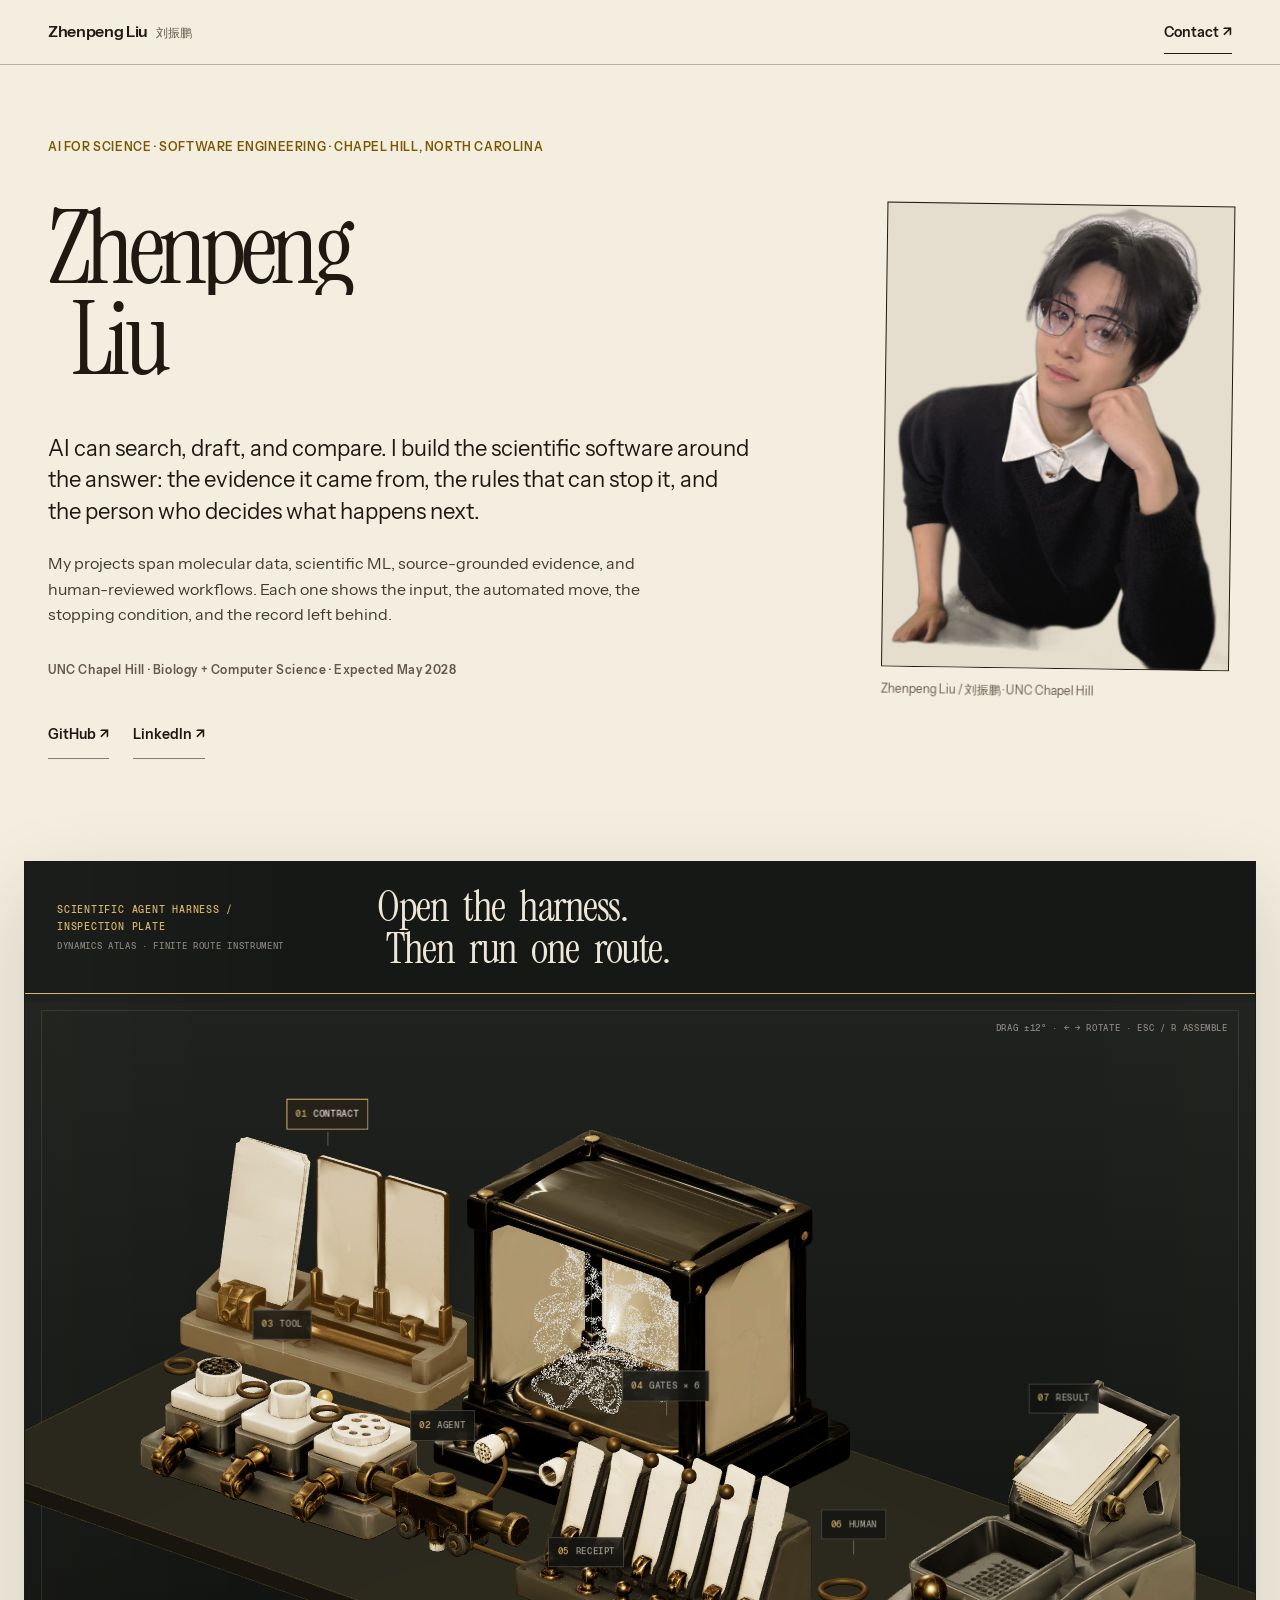
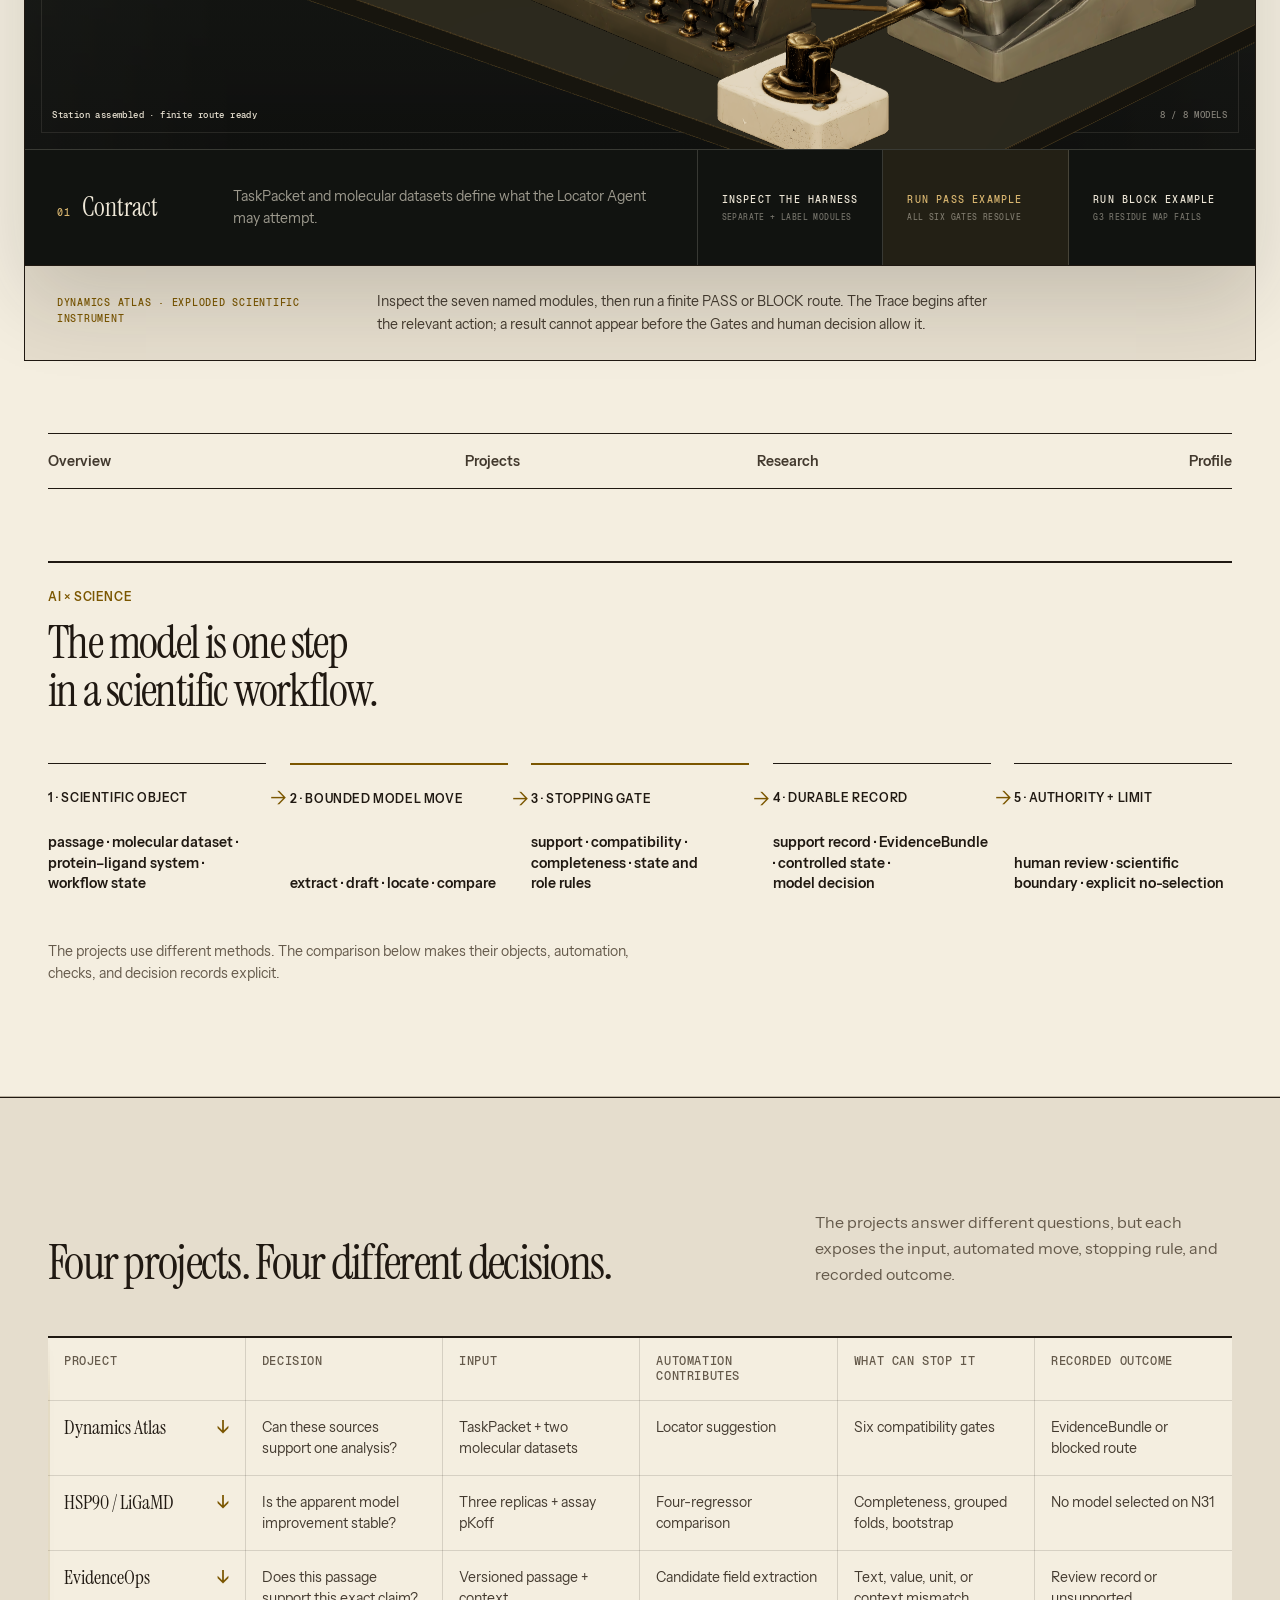
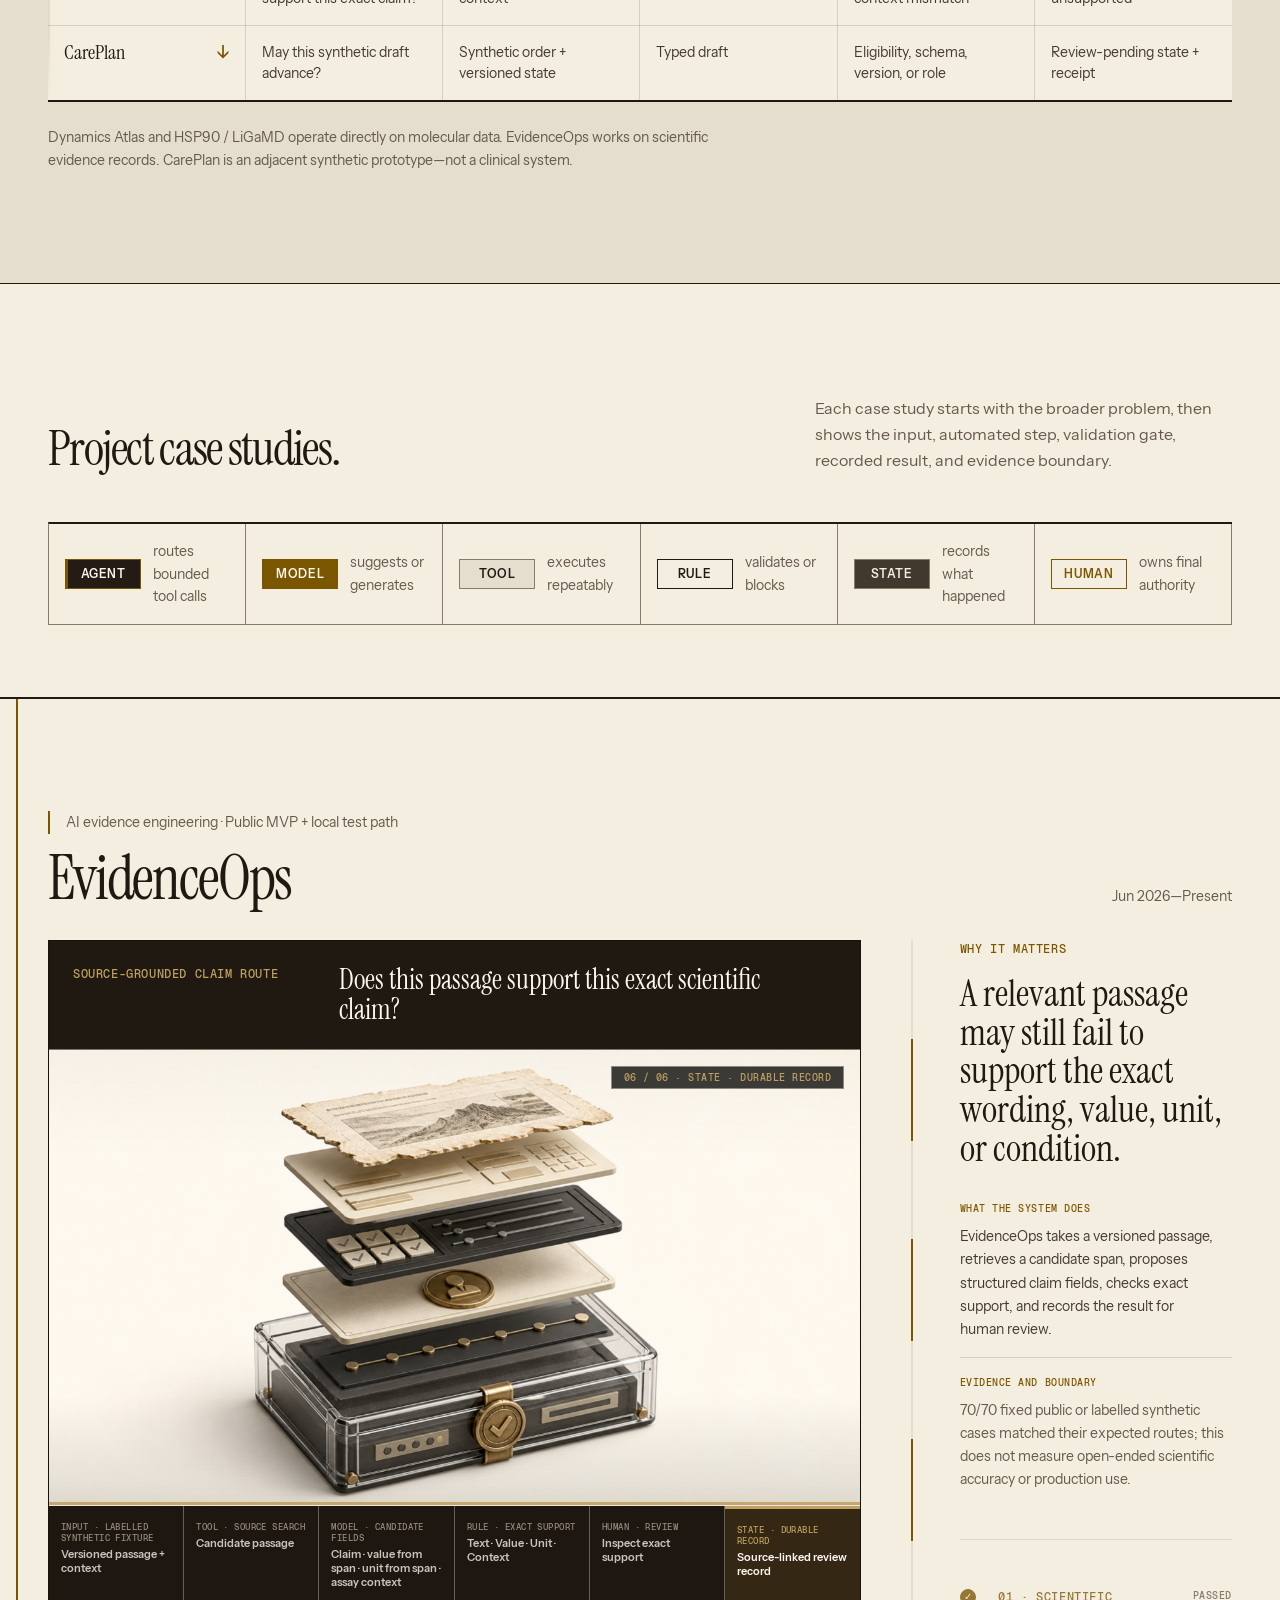
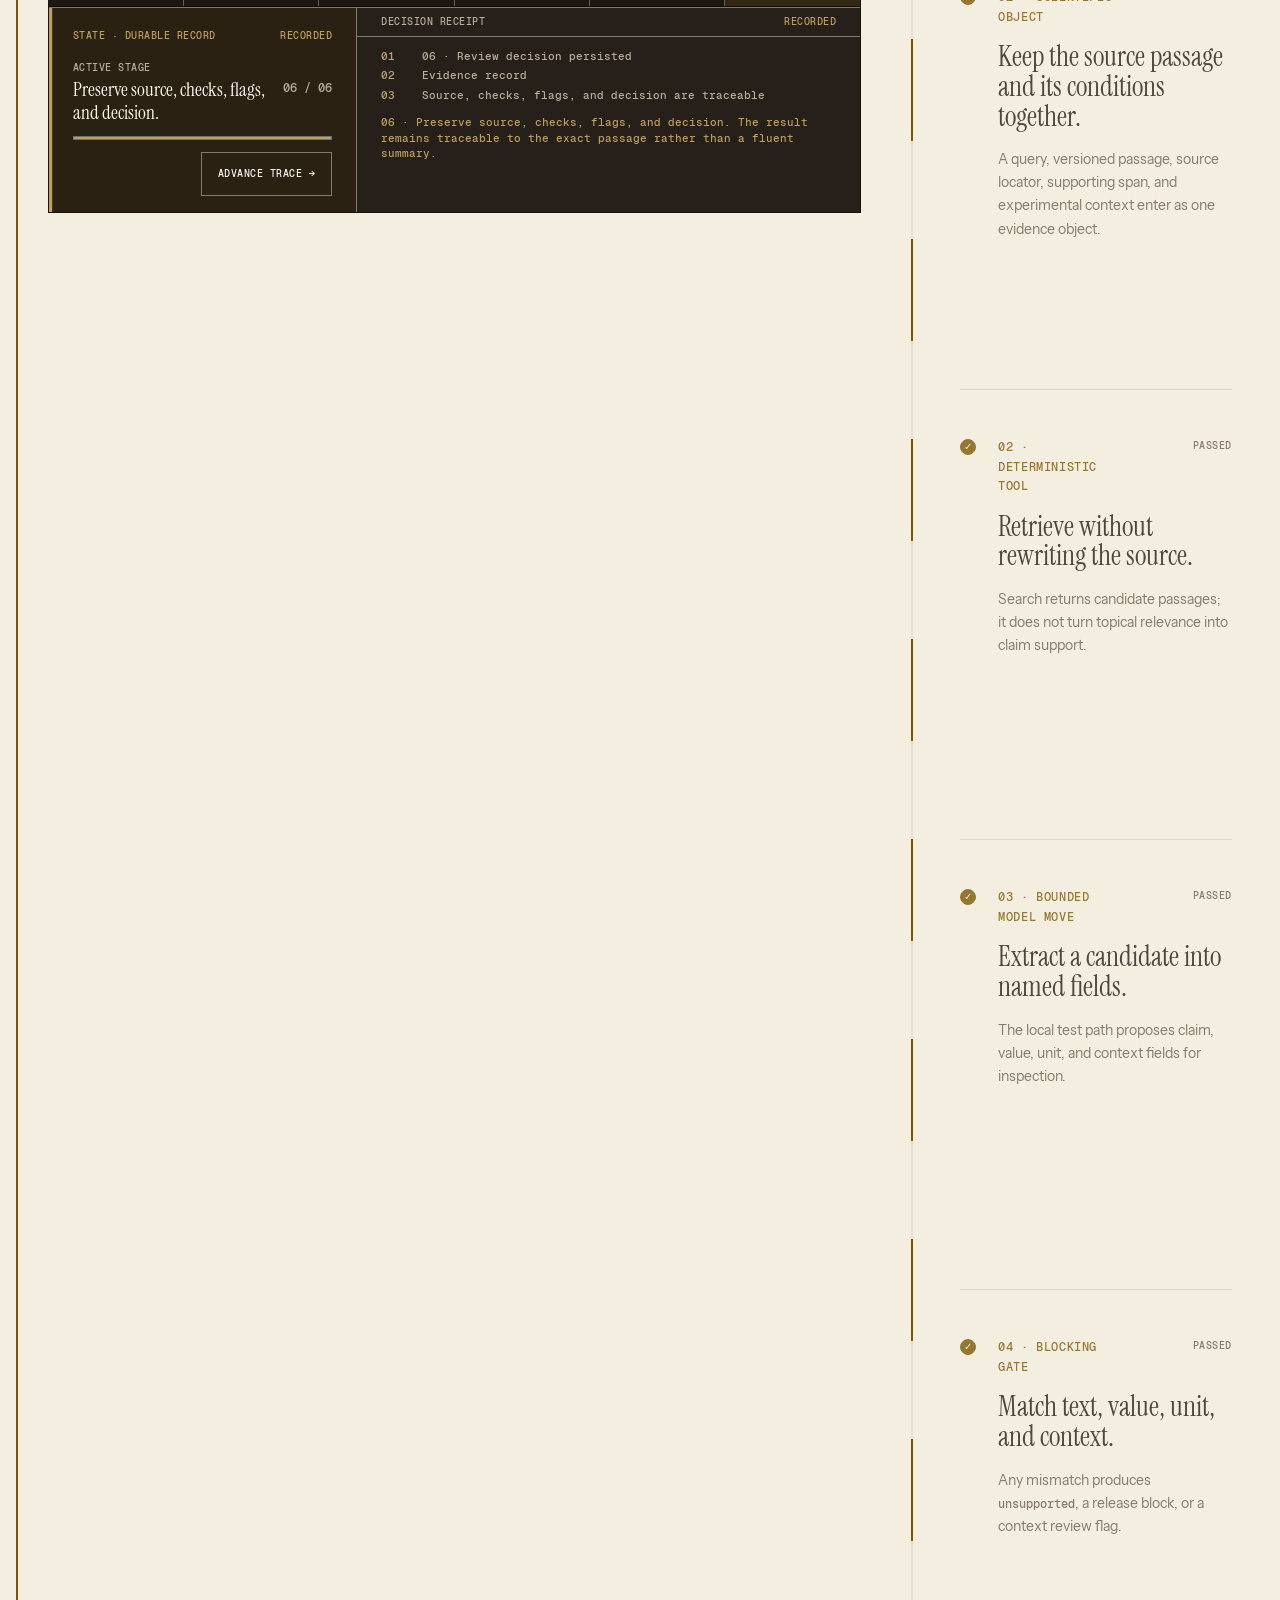
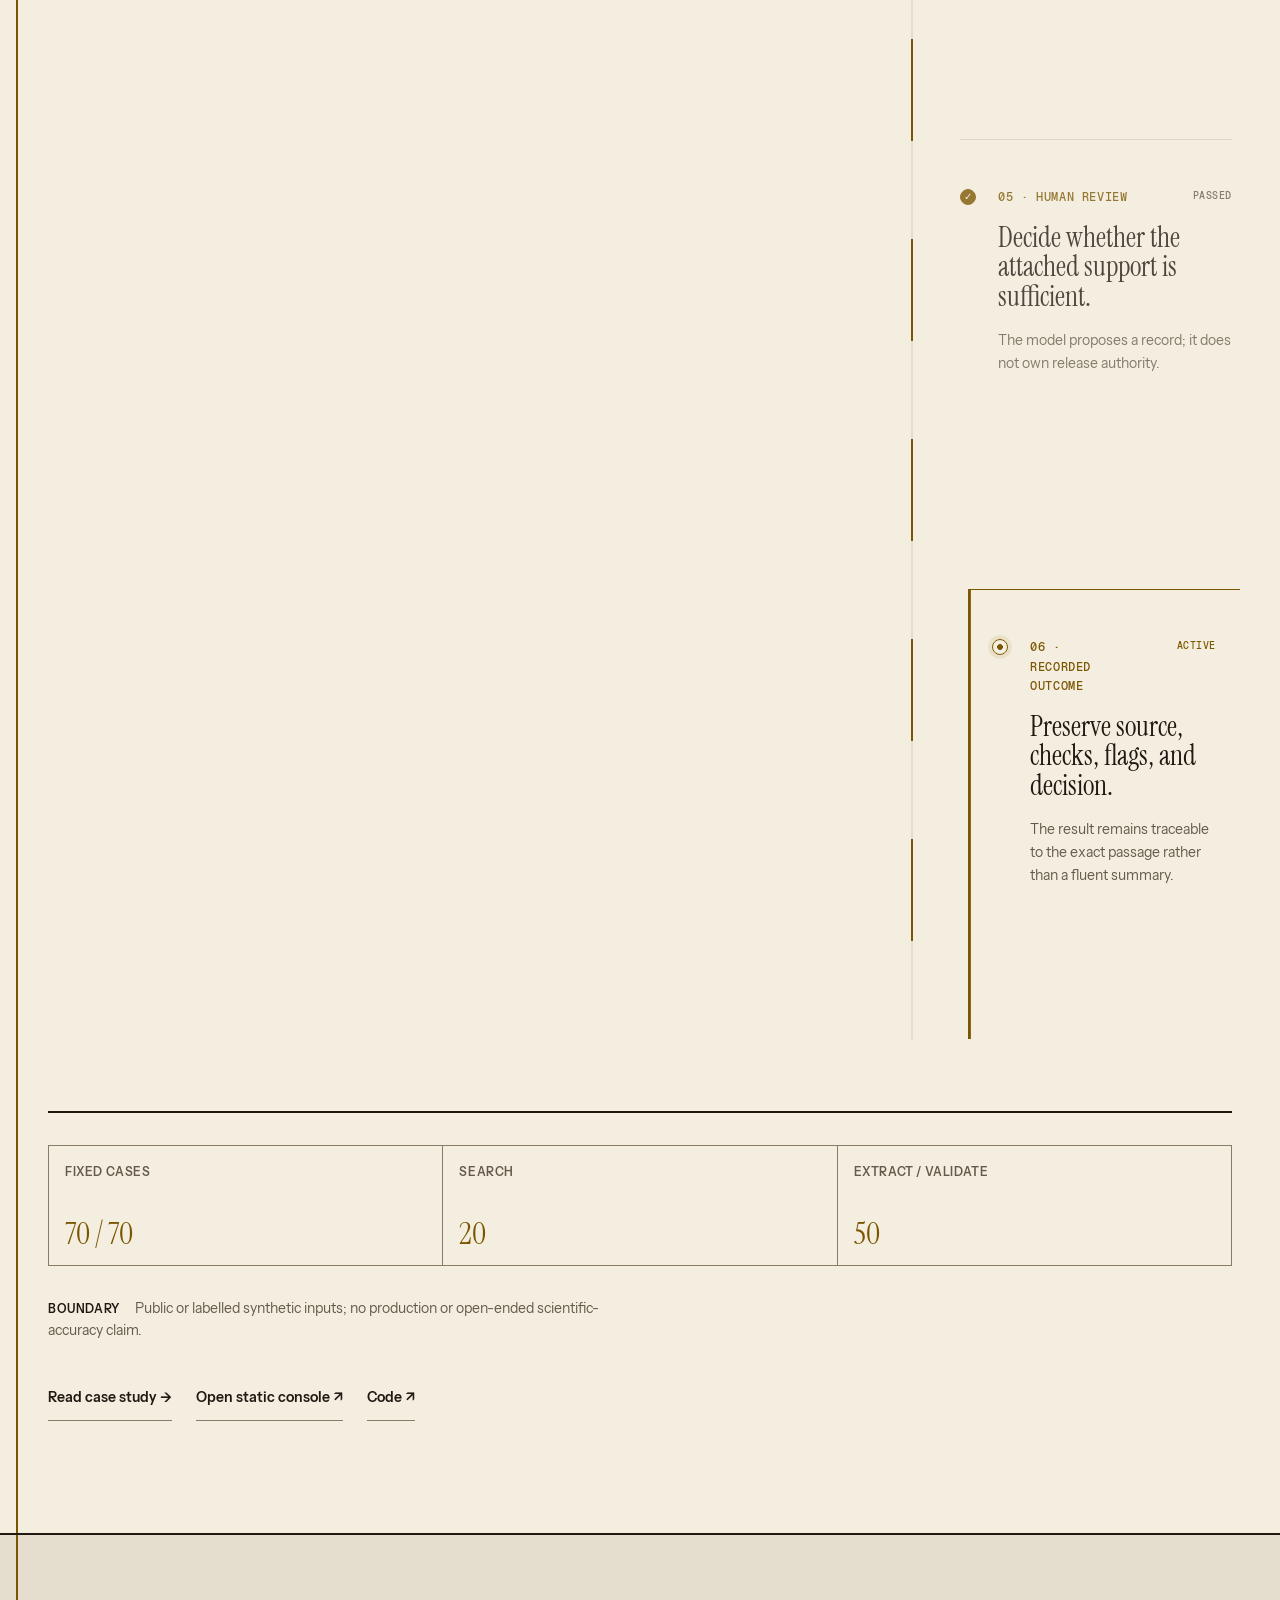
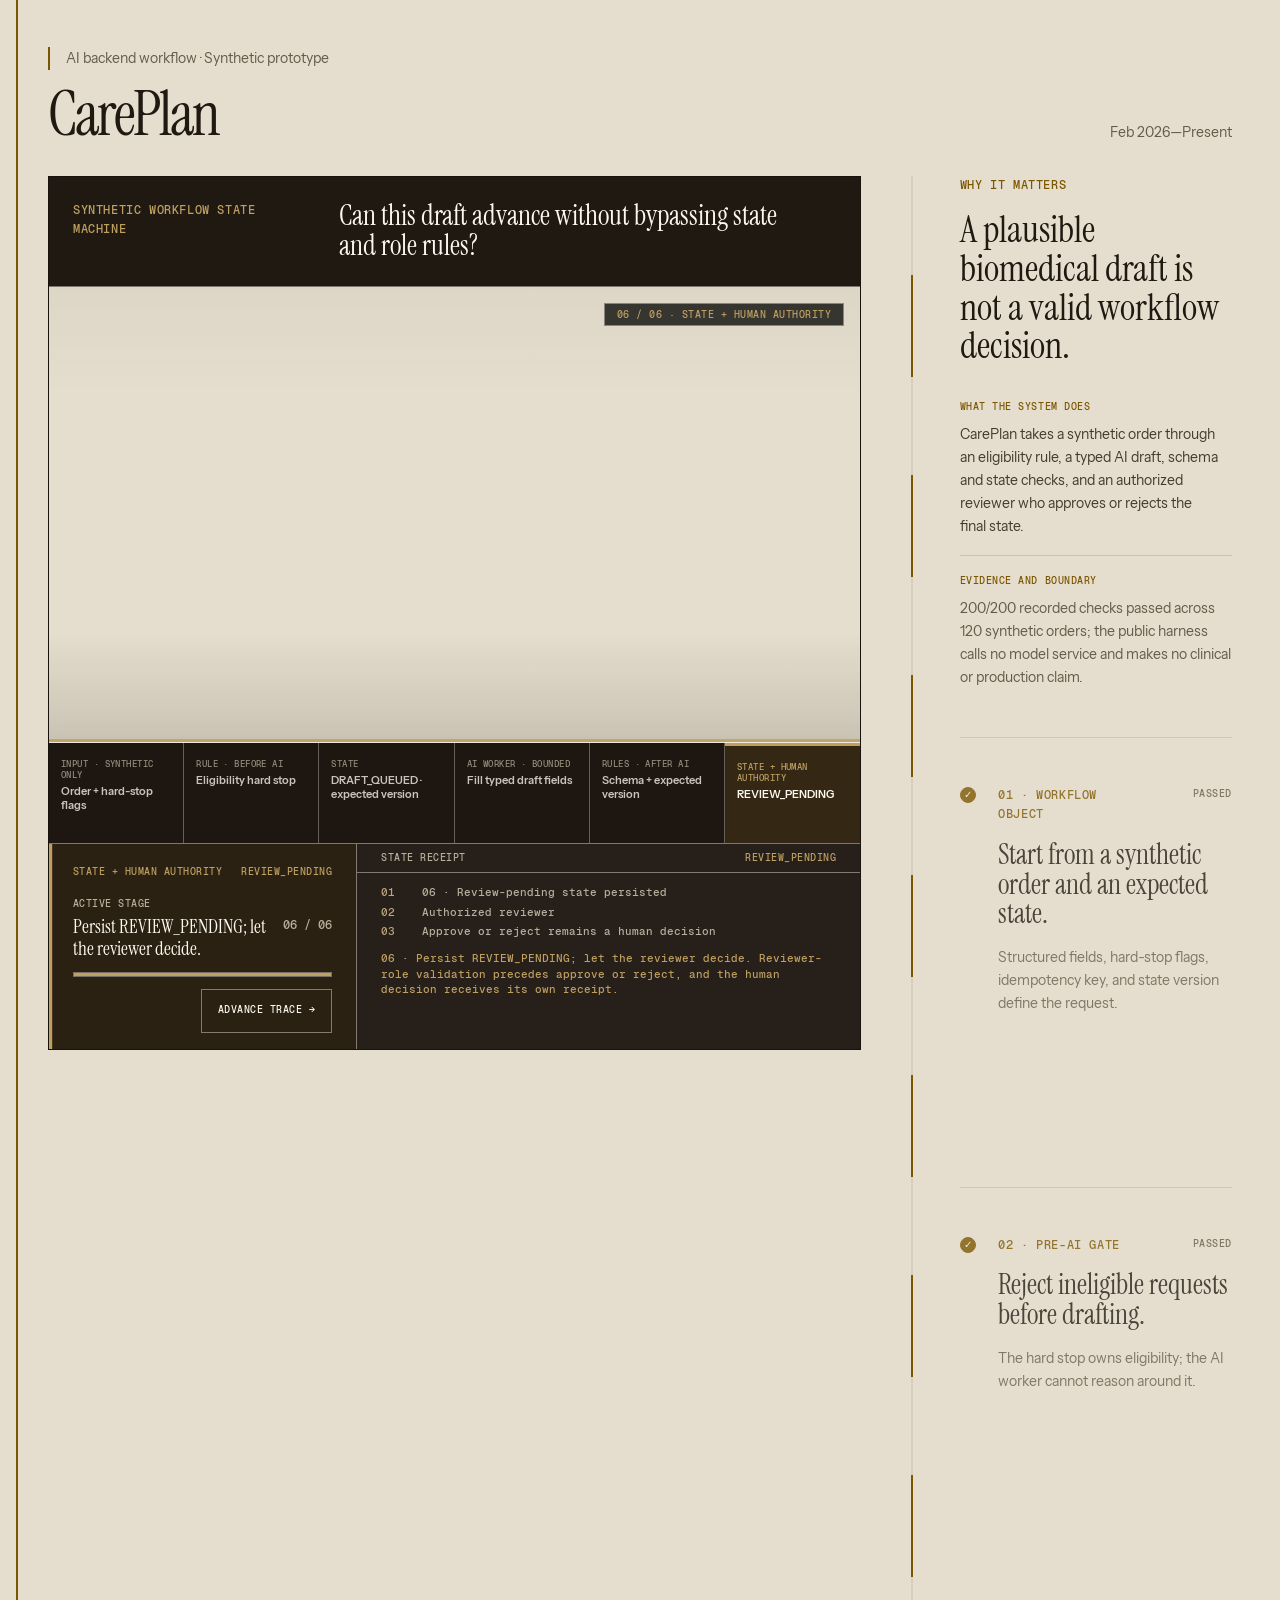
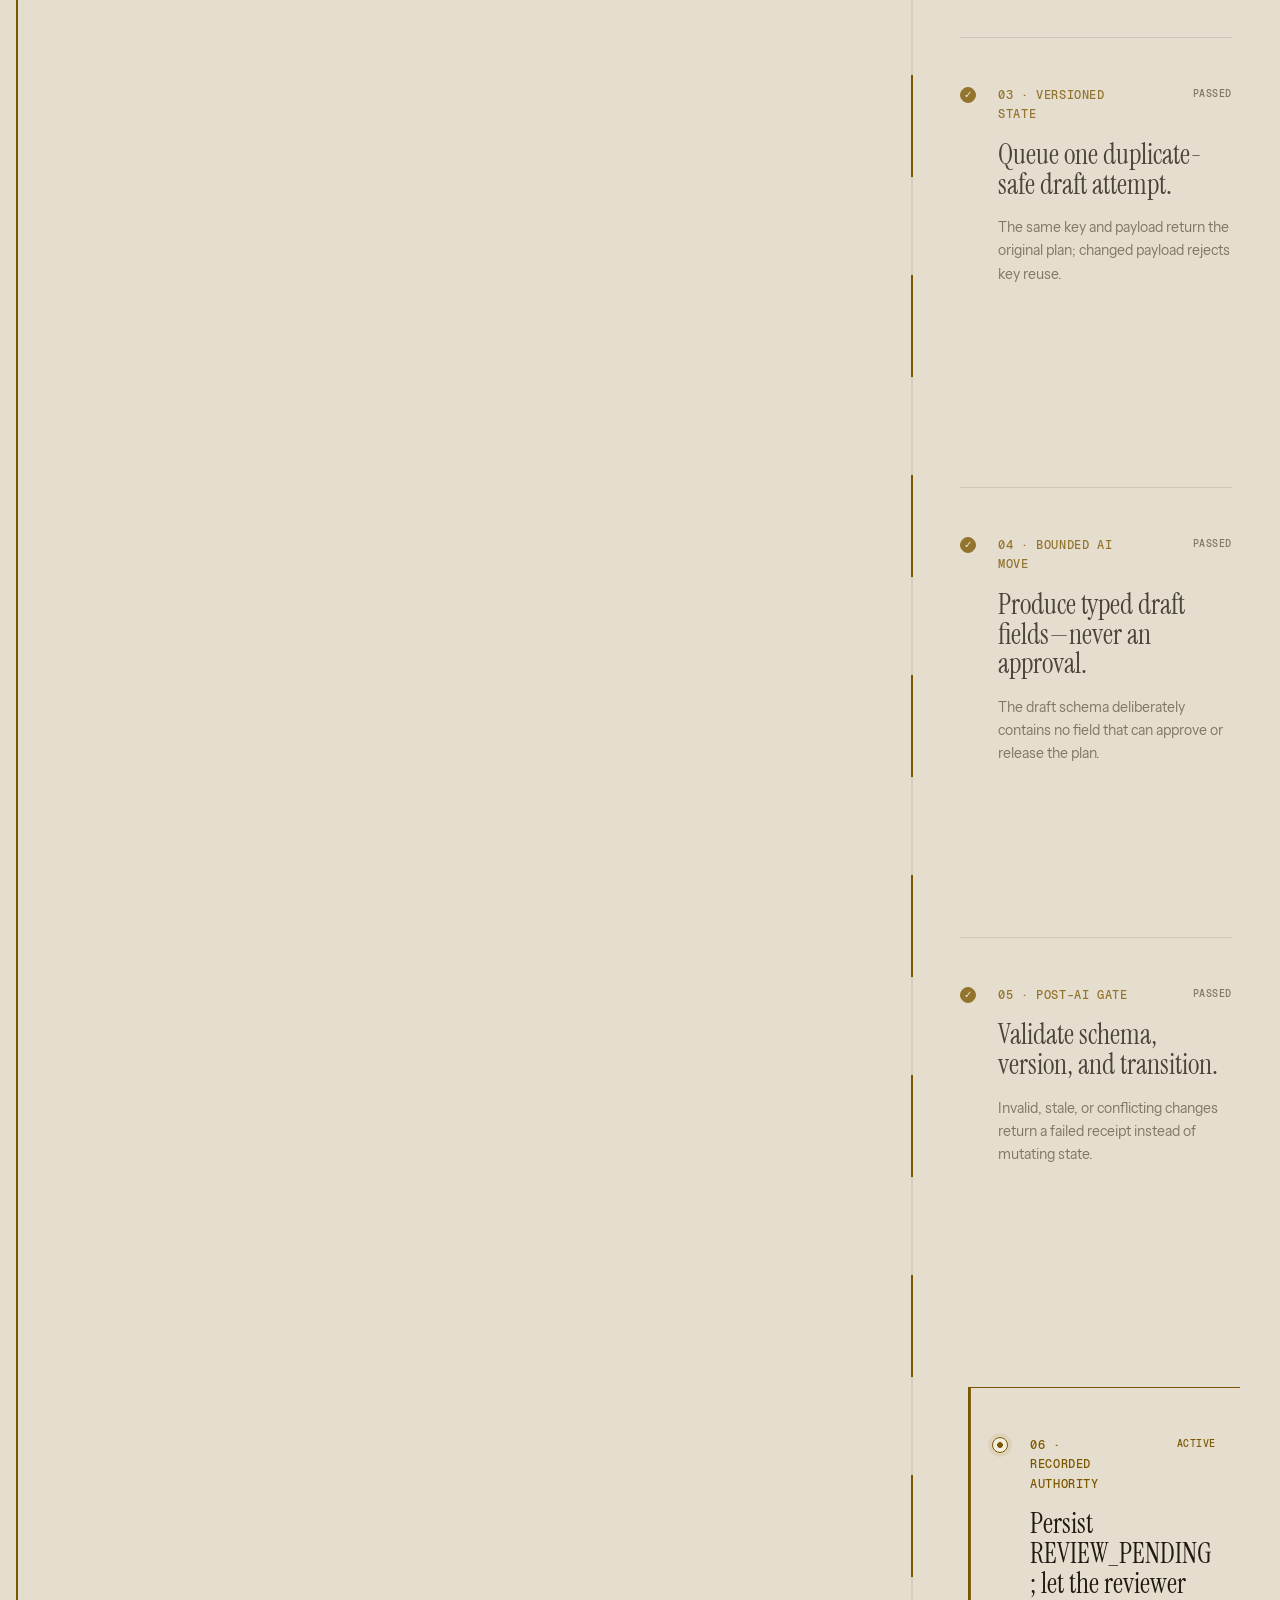
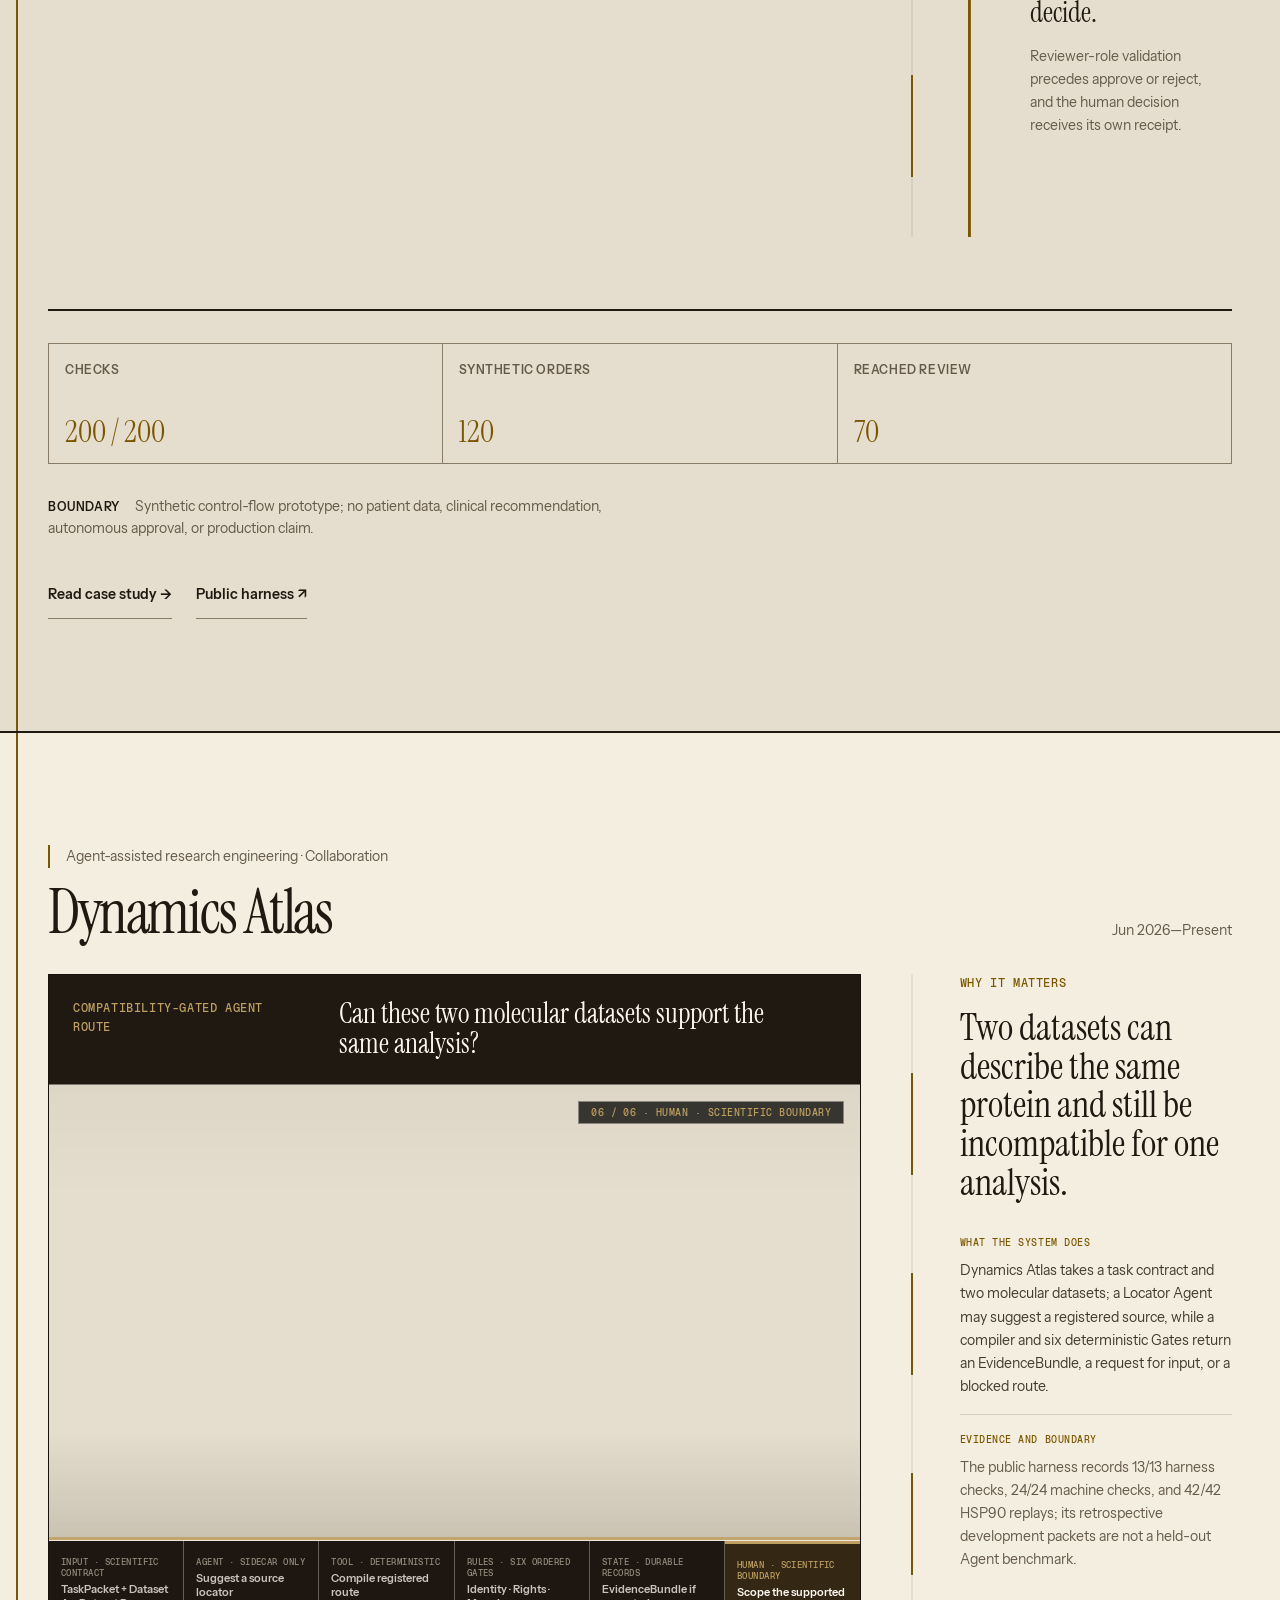
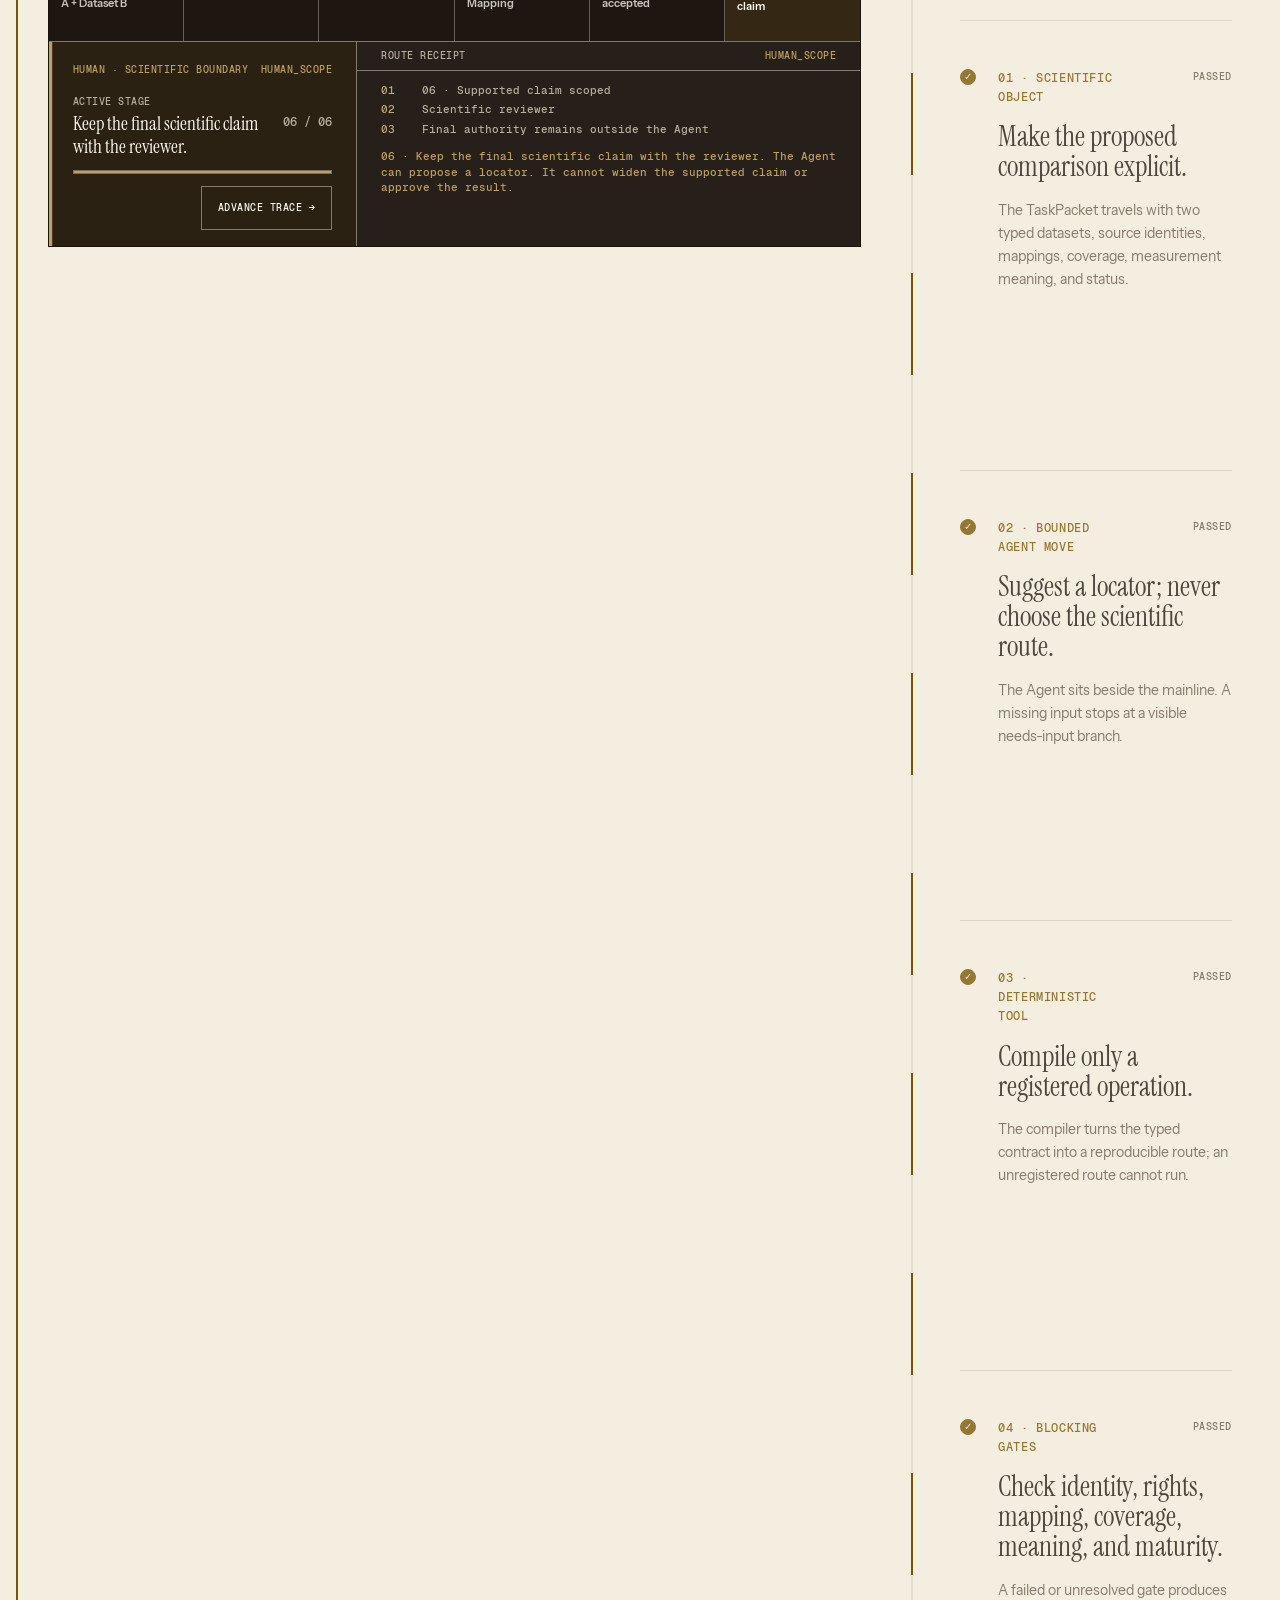
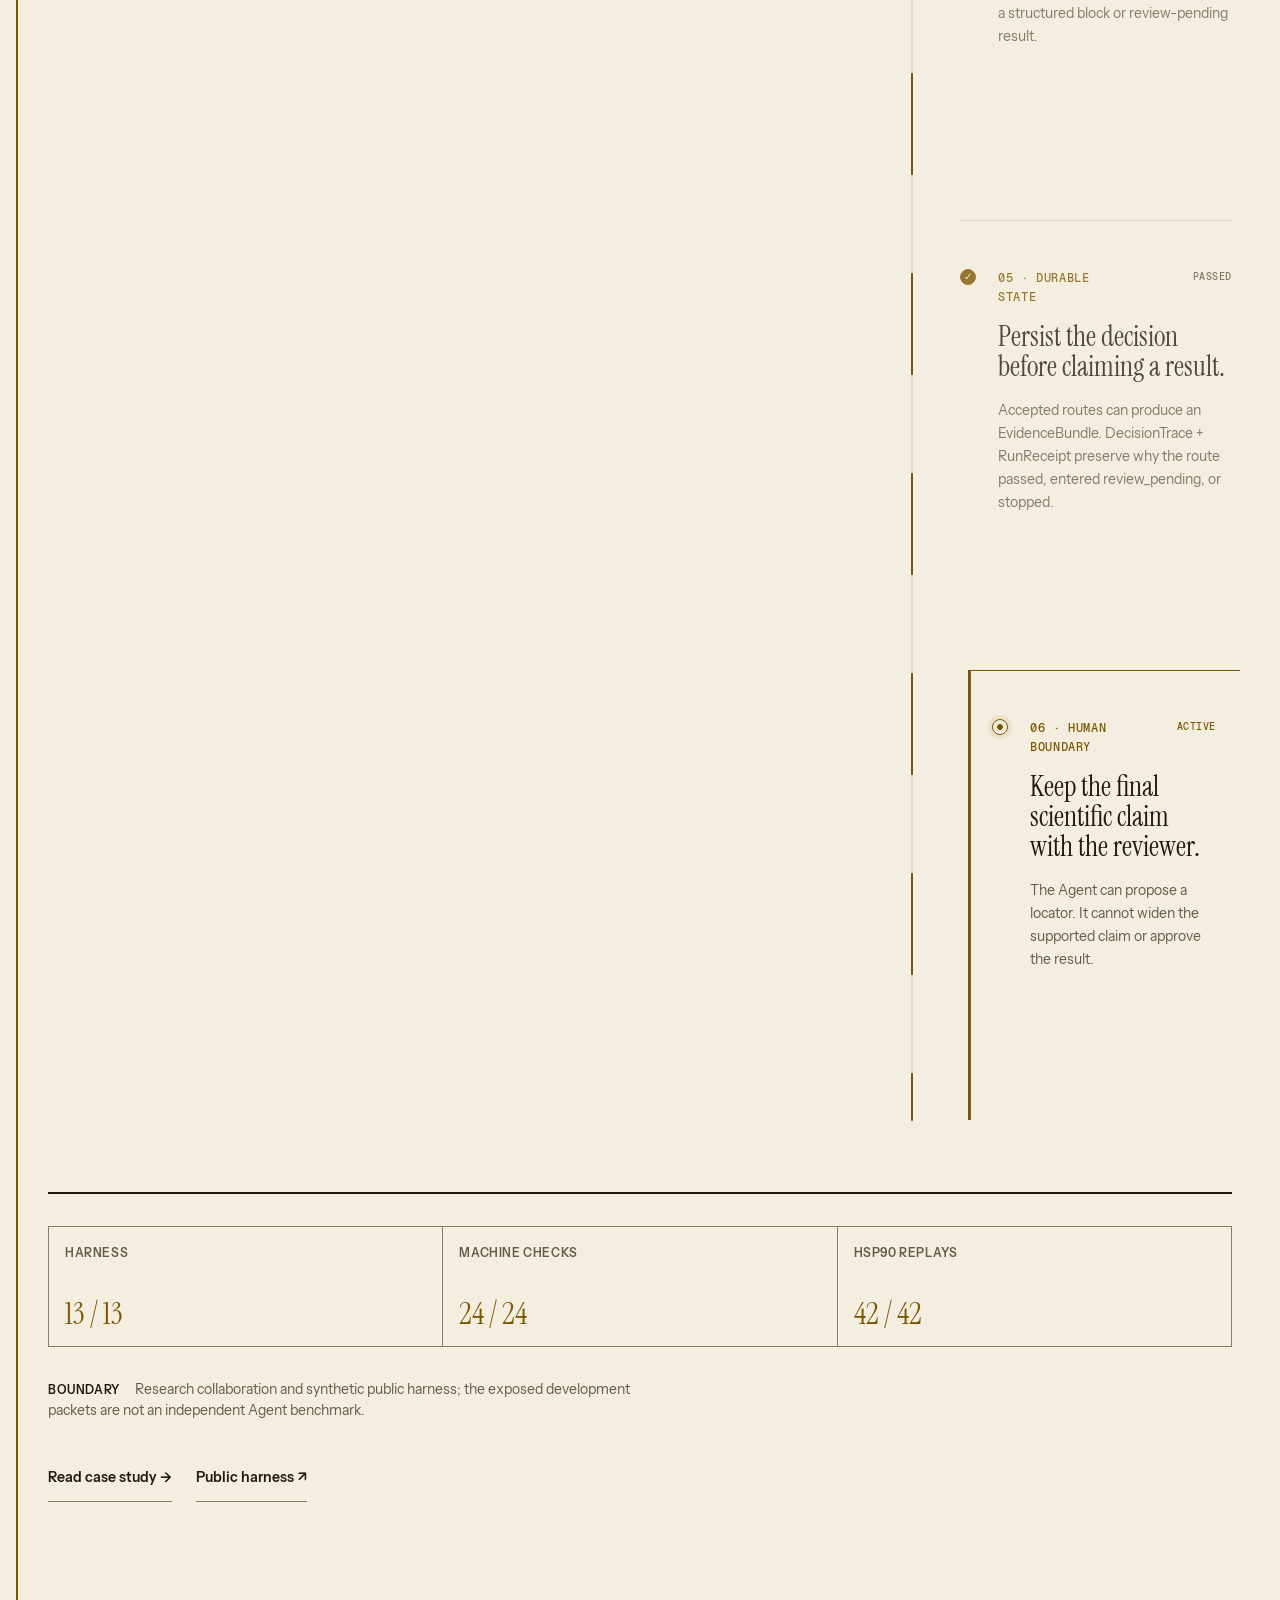
==== index.html @ d62808a8 "Complete personal website Brand Pass" ====
<!doctype html>
<html lang="en">
<head>
  <meta charset="utf-8">
  <meta name="viewport" content="width=device-width, initial-scale=1">
  <title>Zhenpeng Liu — AI for Science &amp; Evidence Systems</title>
  <meta name="description" content="Zhenpeng Liu builds AI for Science software that keeps evidence, stopping rules, recorded state, and human decisions visible.">
  <meta name="theme-color" content="#f1ece0">
  <meta name="color-scheme" content="light">
  <link rel="icon" href="images/favicon.svg" type="image/svg+xml">
  <link rel="canonical" href="https://alex051107.github.io/personal-website/">

  <meta property="og:type" content="website">
  <meta property="og:site_name" content="Zhenpeng Liu">
  <meta property="og:title" content="Zhenpeng Liu — AI for Science &amp; Evidence Systems">
  <meta property="og:description" content="AI for Science software around the answer: its evidence, stopping rules, recorded state, and human decision.">
  <meta property="og:url" content="https://alex051107.github.io/personal-website/">
  <meta property="og:image" content="https://alex051107.github.io/personal-website/images/og-card.jpg">
  <meta property="og:image:alt" content="Zhenpeng Liu portfolio for AI for Science and evidence systems">
  <meta name="twitter:card" content="summary_large_image">
  <meta name="twitter:title" content="Zhenpeng Liu — AI for Science &amp; Evidence Systems">
  <meta name="twitter:description" content="AI for Science software around the answer: its evidence, stopping rules, recorded state, and human decision.">
  <meta name="twitter:image" content="https://alex051107.github.io/personal-website/images/og-card.jpg">
  <meta name="twitter:image:alt" content="Zhenpeng Liu portfolio for AI for Science and evidence systems">

  <link rel="preload" href="fonts/InstrumentSerif-Regular.woff2" as="font" type="font/woff2" crossorigin>
  <link rel="preload" href="fonts/InstrumentSans-Regular.woff2" as="font" type="font/woff2" crossorigin>

  <script type="application/ld+json">
  {
    "@context": "https://schema.org",
    "@type": "Person",
    "name": "Zhenpeng Liu",
    "alternateName": "刘振鹏",
    "url": "https://alex051107.github.io/personal-website/",
    "image": "https://alex051107.github.io/personal-website/images/portrait.png",
    "email": "mailto:liualex@unc.edu",
    "affiliation": {
      "@type": "CollegeOrUniversity",
      "name": "University of North Carolina at Chapel Hill"
    },
    "sameAs": [
      "https://github.com/alex051107",
      "https://linkedin.com/in/zhenpeng-liu"
    ],
    "knowsAbout": [
      "AI application engineering",
      "retrieval-augmented generation",
      "scientific machine learning",
      "molecular dynamics",
      "human-reviewed workflows"
    ]
  }
  </script>

  <link rel="stylesheet" href="css/styles.css?v=dbffdb6">
  <script defer src="js/vendor/ScrollMagic.min.js?v=003f0f9"></script>
  <script defer src="js/vendor/lottie_light.min.js?v=0e5a569"></script>
  <script defer src="js/vendor/gsap.min.js?v=3c73d76"></script>
  <script defer src="js/vendor/anime.umd.min.js?v=6c1a3ca"></script>
  <script type="module" src="js/hero-station.js?v=94ff25c"></script>
  <script defer src="js/motion-library-showcase.js?v=b688470"></script>
  <script defer src="js/site-motion.js?v=445ccd5"></script>
</head>
<body>
  <div class="page-progress" aria-hidden="true"></div>
  <a class="skip-link" href="#main">Skip to content</a>

  <header class="site-header">
    <div class="site-header__inner">
      <a class="wordmark" href="#top" aria-label="Zhenpeng Liu, home">
        <span class="wordmark__initials">Zhenpeng Liu</span><span class="wordmark__index">刘振鹏</span>
      </a>
      <nav class="primary-nav" aria-label="Primary navigation">
        <a class="primary-nav__contact" href="mailto:liualex@unc.edu">Contact ↗</a>
      </nav>
    </div>
  </header>

  <main id="main">
    <section class="index-opening" id="top">
      <div class="section-shell">
        <p class="index-opening__identity">AI for Science · Software Engineering · Chapel Hill, North Carolina</p>
        <div class="index-opening__grid">
          <h1><span>Zhenpeng Liu</span></h1>
          <div class="index-opening__copy">
            <p>AI can search, draft, and compare. I build the scientific software around the answer: the evidence it came from, the rules that can stop it, and the person who decides what happens next.</p>
            <p class="index-opening__scope">My projects span molecular data, scientific ML, source-grounded evidence, and human-reviewed workflows. Each one shows the input, the automated move, the stopping condition, and the record left behind.</p>
            <p class="index-opening__meta">UNC Chapel Hill · Biology + Computer Science · Expected May 2028</p>
            <div class="text-links" aria-label="Profile links">
              <a href="https://github.com/alex051107" target="_blank" rel="noopener noreferrer">GitHub ↗</a>
              <a href="https://linkedin.com/in/zhenpeng-liu" target="_blank" rel="noopener noreferrer">LinkedIn ↗</a>
            </div>
          </div>
          <figure class="index-opening__portrait">
            <div class="index-opening__portrait-frame">
              <img src="images/portrait.png" alt="Portrait of Zhenpeng Liu" width="768" height="1024" fetchpriority="high" decoding="async">
            </div>
            <figcaption>Zhenpeng Liu / 刘振鹏 · UNC Chapel Hill</figcaption>
          </figure>
        </div>

        <figure class="hero-station" data-hero-station data-station-state="loading" data-inspection="closed" aria-labelledby="hero-station-title" aria-describedby="hero-station-copy">
          <div class="hero-station__frame">
            <header class="hero-station__masthead">
              <p><span>Scientific Agent Harness / inspection plate</span><small>Dynamics Atlas · finite route instrument</small></p>
              <h2 id="hero-station-title">Open the harness. Then run one route.</h2>
              <div class="hero-station__load" aria-hidden="true"><i></i></div>
            </header>

            <div class="hero-station__viewport" data-station-viewport tabindex="0" role="region" aria-label="Interactive 3D Agent Harness. Choose Inspect the harness to separate and label its parts. Select a labelled module to focus it. Drag horizontally or use the left and right arrow keys to rotate. Press Escape or R to restore the assembled view.">
              <img class="hero-station__fallback" data-station-fallback src="images/hero-3d-source/hero-agent-harness-master-v2.png" alt="Concept illustration of a scientific Agent Harness with an input dock, particle specimen, tools, six gates, split outputs, and an external human authority lever" width="1536" height="1024" decoding="async">
              <canvas class="hero-station__canvas" data-station-canvas aria-hidden="true"></canvas>
              <span class="hero-station__reticle" aria-hidden="true"></span>

              <article class="hero-station__packet" data-station-packet aria-label="Contract entering the Agent Harness">
                <header><span>TaskPacket / 01</span><b>Bounded contract</b><i class="motion-glyph motion-glyph--contract" data-lottie-glyph="contract" aria-hidden="true"></i></header>
                <strong>Locate compatible molecular data</strong>
                <dl>
                  <div><dt>Scope</dt><dd>registered datasets</dd></div>
                  <div><dt>May call</dt><dd>locator + validator</dd></div>
                  <div><dt>Cannot</dt><dd>approve a claim</dd></div>
                </dl>
              </article>

              <aside class="hero-station__execution" data-station-execution data-template-source="motionsites" data-template-name="ai-agent-pipeline" aria-label="Illustrated Agent route" aria-live="polite">
                <header><span>Route walkthrough</span><b data-execution-summary>Waiting for route</b><i class="motion-glyph motion-glyph--agent" data-lottie-glyph="agent" aria-hidden="true"></i></header>
                <ol>
                  <li data-execution-step="contract"><i></i><span>Contract</span><strong>TaskPacket seated</strong></li>
                  <li data-execution-step="agent"><i></i><span>Agent</span><strong>Locator suggestion only</strong></li>
                  <li data-execution-step="tool"><i></i><span>Tool</span><strong>locate_registered_source</strong></li>
                  <li data-execution-step="gate">
                    <i></i><span>Gate</span><strong><b data-gate-count>0 / 6</b> resolved</strong>
                    <i class="motion-glyph motion-glyph--gate" data-lottie-glyph="gate" aria-hidden="true"></i>
                    <span class="hero-station__gate-lamps" aria-label="Six compatibility checks">
                      <i title="G1 Source identity"></i><i title="G2 Usage rights"></i><i title="G3 Residue mapping"></i><i title="G4 Coverage"></i><i title="G5 Scientific meaning"></i><i title="G6 Data maturity"></i>
                    </span>
                  </li>
                  <li data-execution-step="trace"><i></i><span>Receipt</span><strong>DecisionTrace + RunReceipt</strong></li>
                  <li data-execution-step="human"><i></i><span>Human</span><strong>Release · revise · reject</strong></li>
                  <li data-execution-step="result"><i></i><span>Result</span><strong data-execution-result>Not produced</strong></li>
                </ol>
                <dl class="hero-station__gate-readout" data-gate-readout>
                  <div><dt data-gate-id>G0</dt><dd data-gate-name>Run a scenario to inspect each gate.</dd></div>
                  <div><dt>Field</dt><dd data-gate-field>—</dd></div>
                  <div><dt>Verdict</dt><dd data-gate-verdict>Pending</dd></div>
                </dl>
              </aside>

              <aside class="hero-station__authority" data-station-lever data-lever-state="locked" aria-label="Human authority lever">
                <header><span>Human authority</span><b>Outside automatic route</b></header>
                <button class="hero-station__lever" type="button" data-station-human data-human-decision="release" aria-pressed="false" disabled>
                  <span class="hero-station__lever-base" aria-hidden="true">
                    <i class="hero-station__lever-arm"><b></b></i>
                    <i class="hero-station__lever-axis"></i>
                  </span>
                  <span class="hero-station__lever-label">Locked until gates pass</span>
                </button>
                <div class="hero-station__decision-actions" aria-label="Human scope decision">
                  <button type="button" data-human-decision="revise" disabled>Request revision</button>
                  <button type="button" data-human-decision="reject" disabled>Reject route</button>
                </div>
              </aside>

              <article class="hero-station__result" data-station-result aria-hidden="true" aria-live="polite">
                <header><span>Independent result state</span><b data-result-status>Result</b><i class="motion-glyph motion-glyph--receipt" data-lottie-glyph="receipt" aria-hidden="true"></i></header>
                <strong data-result-title>No result yet</strong>
                <dl>
                  <div><dt>Route</dt><dd data-result-route>Not run</dd></div>
                  <div><dt>Checks</dt><dd data-result-checks>0 / 6 resolved</dd></div>
                  <div><dt>Authority</dt><dd data-result-authority>No human decision</dd></div>
                </dl>
              </article>

              <svg class="hero-station__leaders" data-station-leaders aria-hidden="true">
                <line data-leader-stage="contract"></line>
                <line data-leader-stage="agent"></line>
                <line data-leader-stage="tool"></line>
                <line data-leader-stage="gate"></line>
                <line data-leader-stage="trace"></line>
                <line data-leader-stage="human"></line>
                <line data-leader-stage="result"></line>
              </svg>

              <ol class="hero-station__markers" aria-label="Agent Harness modules">
                <li data-stage-marker="contract"><button type="button" aria-pressed="true"><span>01</span><strong>Contract</strong><small>Defines the task, inputs, and allowed calls.</small></button></li>
                <li data-stage-marker="agent"><button type="button" aria-pressed="false"><span>02</span><strong>Agent</strong><small>May suggest a locator or missing input.</small></button></li>
                <li data-stage-marker="tool"><button type="button" aria-pressed="false"><span>03</span><strong>Tool</strong><small>Executes one registered operation.</small></button></li>
                <li data-stage-marker="gate"><button type="button" aria-pressed="false"><span>04</span><strong>Gates × 6</strong><small>Check identity, rights, mapping, coverage, meaning, and maturity.</small></button></li>
                <li data-stage-marker="trace"><button type="button" aria-pressed="false"><span>05</span><strong>Receipt</strong><small>Records calls, checks, stop reasons, and state.</small></button></li>
                <li data-stage-marker="human"><button type="button" aria-pressed="false"><span>06</span><strong>Human</strong><small>Authority may release, revise, or reject.</small></button></li>
                <li data-stage-marker="result"><button type="button" aria-pressed="false"><span>07</span><strong>Result</strong><small>Exists only after the relevant decision.</small></button></li>
              </ol>

              <div class="hero-station__telemetry">
                <output data-station-status aria-live="polite">Loading central harness</output>
                <span data-station-payload>0 / 8 models</span>
              </div>
              <p class="hero-station__hint">Drag ±12° · ← → rotate · Esc / R assemble</p>
            </div>

            <div class="hero-station__console">
              <div class="hero-station__stage-copy" aria-live="polite">
                <p><span data-stage-index>01</span><strong data-stage-title>Contract</strong></p>
                <p data-stage-copy>TaskPacket and molecular datasets define what the Locator Agent may attempt.</p>
              </div>
              <div class="hero-station__controls" aria-label="Hero station controls">
                <button type="button" data-station-inspect aria-pressed="false" disabled>
                  <span>Inspect the harness</span><small>separate + label modules</small>
                </button>
                <button type="button" data-station-run data-station-scenario="pass" aria-pressed="true" disabled>
                  <span>Run PASS example</span><small>all six gates resolve</small>
                </button>
                <button type="button" data-station-run data-station-scenario="block" aria-pressed="false" disabled>
                  <span>Run BLOCK example</span><small>G3 residue map fails</small>
                </button>
              </div>
            </div>
          </div>
          <figcaption>
            <span>Dynamics Atlas · exploded scientific instrument</span>
            <p id="hero-station-copy">Inspect the seven named modules, then run a finite PASS or BLOCK route. The Trace begins after the relevant action; a result cannot appear before the Gates and human decision allow it.</p>
          </figcaption>
        </figure>

        <nav class="page-index" aria-label="Page index">
          <a href="#why">Overview</a>
          <a href="#work">Projects</a>
          <a href="#research">Research</a>
          <a href="#about">Profile</a>
        </nav>

        <section class="ai-science-bridge" id="why" aria-labelledby="ai-science-title">
          <div class="ai-science-bridge__thesis">
            <p class="ai-science-bridge__label">AI × Science</p>
            <h2 id="ai-science-title">The model is one step in a scientific workflow.</h2>
          </div>
          <ol class="science-chain" aria-label="Shared scientific decision framework from object through bounded automation, gate, record, and authority">
            <li class="science-chain__input">
              <span>1 · Scientific object</span>
              <strong>passage · molecular dataset · protein–ligand system · workflow state</strong>
            </li>
            <li class="science-chain__model">
              <span>2 · Bounded model move</span>
              <strong>extract · draft · locate · compare</strong>
            </li>
            <li class="science-chain__gate">
              <span>3 · Stopping gate</span>
              <strong>support · compatibility · completeness · state and role rules</strong>
            </li>
            <li class="science-chain__output">
              <span>4 · Durable record</span>
              <strong>support record · EvidenceBundle · controlled state · model decision</strong>
            </li>
            <li class="science-chain__authority">
              <span>5 · Authority + limit</span>
              <strong>human review · scientific boundary · explicit no-selection</strong>
            </li>
          </ol>
          <p class="ai-science-bridge__note">The projects use different methods. The comparison below makes their objects, automation, checks, and decision records explicit.</p>
        </section>
      </div>
    </section>

    <section class="decision-matrix" id="map" aria-labelledby="decision-matrix-title">
      <div class="section-shell">
        <header class="index-section-head">
          <h2 id="decision-matrix-title">Four projects. Four different decisions.</h2>
          <p>The projects answer different questions, but each exposes the input, automated move, stopping rule, and recorded outcome.</p>
        </header>

        <div class="decision-matrix__frame" tabindex="0" aria-label="Comparison of the four project decisions">
          <table class="decision-matrix__table">
            <thead>
              <tr>
                <th scope="col">Project</th>
                <th scope="col">Decision</th>
                <th scope="col">Input</th>
                <th scope="col">Automation contributes</th>
                <th scope="col">What can stop it</th>
                <th scope="col">Recorded outcome</th>
              </tr>
            </thead>
            <tbody>
              <tr>
                <th scope="row"><a href="#dynamics-atlas">Dynamics Atlas <span>↓</span></a></th>
                <td data-label="Decision">Can these sources support one analysis?</td>
                <td data-label="Input">TaskPacket + two molecular datasets</td>
                <td data-label="Automation">Locator suggestion</td>
                <td data-label="Stop">Six compatibility gates</td>
                <td data-label="Record">EvidenceBundle or blocked route</td>
              </tr>
              <tr>
                <th scope="row"><a href="#hsp90">HSP90 / LiGaMD <span>↓</span></a></th>
                <td data-label="Decision">Is the apparent model improvement stable?</td>
                <td data-label="Input">Three replicas + assay pKoff</td>
                <td data-label="Automation">Four-regressor comparison</td>
                <td data-label="Stop">Completeness, grouped folds, bootstrap</td>
                <td data-label="Record">No model selected on N31</td>
              </tr>
              <tr>
                <th scope="row"><a href="#evidenceops">EvidenceOps <span>↓</span></a></th>
                <td data-label="Decision">Does this passage support this exact claim?</td>
                <td data-label="Input">Versioned passage + context</td>
                <td data-label="Automation">Candidate field extraction</td>
                <td data-label="Stop">Text, value, unit, or context mismatch</td>
                <td data-label="Record">Review record or unsupported</td>
              </tr>
              <tr>
                <th scope="row"><a href="#careplan">CarePlan <span>↓</span></a></th>
                <td data-label="Decision">May this synthetic draft advance?</td>
                <td data-label="Input">Synthetic order + versioned state</td>
                <td data-label="Automation">Typed draft</td>
                <td data-label="Stop">Eligibility, schema, version, or role</td>
                <td data-label="Record">Review-pending state + receipt</td>
              </tr>
            </tbody>
          </table>
        </div>
        <p class="decision-matrix__note">Dynamics Atlas and HSP90 / LiGaMD operate directly on molecular data. EvidenceOps works on scientific evidence records. CarePlan is an adjacent synthetic prototype—not a clinical system.</p>
      </div>
    </section>

    <section class="work" id="work">
      <div class="section-shell work__intro">
        <header class="index-section-head">
          <h2>Project case studies.</h2>
          <p>Each case study starts with the broader problem, then shows the input, automated step, validation gate, recorded result, and evidence boundary.</p>
        </header>

        <div class="system-legend" aria-label="Role legend used in the four AI system maps">
          <span><b class="role-key role-key--agent">Agent</b> routes bounded tool calls</span>
          <span><b class="role-key role-key--model">Model</b> suggests or generates</span>
          <span><b class="role-key role-key--tool">Tool</b> executes repeatably</span>
          <span><b class="role-key role-key--rule">Rule</b> validates or blocks</span>
          <span><b class="role-key role-key--state">State</b> records what happened</span>
          <span><b class="role-key role-key--human">Human</b> owns final authority</span>
        </div>

      </div>

      <div class="project-spreads">
        <article class="project-spread project-spread--evidence" id="evidenceops">
          <div class="section-shell">
            <header class="project-spread__header">
              <div>
                <p class="project-spread__meta">AI evidence engineering · Public MVP + local test path</p>
                <h3><a href="projects/evidenceops.html">EvidenceOps</a></h3>
              </div>
              <p class="project-spread__date">Jun 2026—Present</p>
            </header>

            <div class="project-story" data-project-story="evidenceops" data-active-stage="0" data-template-source="aceternity" data-template-name="sticky-scroll-reveal">
              <div class="project-story__visual">
                <figure class="semantic-workflow semantic-workflow--evidence" aria-labelledby="evidence-workflow-title">
                  <figcaption>
                    <span>Source-grounded claim route</span>
                    <strong id="evidence-workflow-title">Does this passage support this exact scientific claim?</strong>
                  </figcaption>
                  <div class="semantic-workflow__canvas">
                    <div class="semantic-workflow__stage-art" data-story-art-stack>
                      <img class="is-active" data-story-art="0" src="images/project-stages/evidenceops-01-source-v2.jpg" width="1280" height="720" alt="A versioned scientific passage and its context card sit together in a sealed EvidenceOps intake tray." loading="lazy" decoding="async" aria-hidden="false">
                      <img data-story-art="1" src="images/project-stages/evidenceops-02-find-v2.jpg" width="1280" height="720" alt="A library carousel and search lens isolate one exact supporting span from several source cards." loading="lazy" decoding="async" aria-hidden="true">
                      <img data-story-art="2" data-src="images/project-stages/evidenceops-03-structure-v2.jpg" width="1280" height="720" alt="Four claim-field capsules receive the claim, value, unit, and context extracted from one source span." loading="lazy" decoding="async" aria-hidden="true">
                      <img data-story-art="3" data-src="images/project-stages/evidenceops-04-check-v2.jpg" width="1280" height="720" alt="An exact-support gate aligns three supported claim fields and stops one mismatch." loading="lazy" decoding="async" aria-hidden="true">
                      <img data-story-art="4" data-src="images/project-stages/evidenceops-05-review-v2.jpg" width="1280" height="720" alt="A human reviewer compares the source fragment and claim plate with an archival loupe." loading="lazy" decoding="async" aria-hidden="true">
                      <img data-story-art="5" data-src="images/project-stages/evidenceops-06-record-v2.jpg" width="1280" height="720" alt="Source, fields, checks, human decision, and provenance assemble into a sealed versioned record." loading="lazy" decoding="async" aria-hidden="true">
                    </div>
                    <span class="semantic-workflow__focus" data-story-focus aria-hidden="true"></span>
                    <svg class="semantic-workflow__edges" data-template-source="anime" data-template-name="create-drawable" viewBox="0 0 1000 620" preserveAspectRatio="none" aria-hidden="true">
                      <path class="workflow-edge" data-edge-stage="1" d="M250 160 C300 160 300 265 350 265"></path>
                      <path class="workflow-edge" data-edge-stage="2" d="M505 265 C555 265 555 160 610 160"></path>
                      <path class="workflow-edge" data-edge-stage="3" d="M760 205 V315"></path>
                      <path class="workflow-edge workflow-edge--branch" data-edge-stage="3" d="M705 355 C650 420 575 455 500 470"></path>
                      <path class="workflow-edge" data-edge-stage="4" d="M760 405 V465"></path>
                      <path class="workflow-edge" data-edge-stage="5" d="M830 505 H900"></path>
                      <circle class="workflow-packet" data-flow-packet data-template-source="anime" data-template-name="create-motion-path" cx="0" cy="0" r="7"></circle>
                    </svg>

                    <button class="workflow-node workflow-node--document" type="button" data-story-node="0" aria-pressed="true">
                      <small>Input · labelled synthetic fixture</small>
                      <strong>Versioned passage + context</strong>
                      <span>versioned source · supporting span · synthetic context</span>
                    </button>
                    <button class="workflow-node workflow-node--search" type="button" data-story-node="1" aria-pressed="false">
                      <small>Tool · source search</small>
                      <strong>Candidate passage</strong>
                      <span>source text remains unchanged</span>
                    </button>
                    <button class="workflow-node workflow-node--claim" type="button" data-story-node="2" aria-pressed="false">
                      <small>Model · candidate fields</small>
                      <strong>Claim · value from span · unit from span · assay context</strong>
                      <span>proposal only</span>
                    </button>
                    <button class="workflow-node workflow-node--checks" type="button" data-story-node="3" aria-pressed="false">
                      <small>Rule · exact support</small>
                      <strong>Text · Value · Unit · Context</strong>
                      <span>every field must match the cited span</span>
                    </button>
                    <aside class="workflow-branch workflow-branch--stop" data-story-result="3">
                      <small>Mismatch</small><strong>Unsupported · release blocked</strong>
                    </aside>
                    <button class="workflow-node workflow-node--review" type="button" data-story-node="4" aria-pressed="false">
                      <small>Human · review</small>
                      <strong>Inspect exact support</strong>
                      <span>model cannot release the record</span>
                    </button>
                    <button class="workflow-node workflow-node--record" type="button" data-story-node="5" aria-pressed="false">
                      <small>State · durable record</small>
                      <strong>Source-linked review record</strong>
                      <span>support status · flags · decision</span>
                    </button>
                  </div>
                  <div class="workflow-runtime">
                    <section class="workflow-status" data-story-status data-template-source="uiverse" data-template-name="progress-status-card" aria-label="EvidenceOps active workflow stage">
                      <header><span data-story-status-role>Scientific object</span><b data-story-status-state>Ready</b></header>
                      <div class="workflow-status__readout">
                        <small>Active stage</small>
                        <strong data-story-status-title>Versioned passage + context</strong>
                        <span data-story-status-index>01 / 06</span>
                      </div>
                      <div class="workflow-status__track" data-story-status-track role="progressbar" aria-label="EvidenceOps workflow progress" aria-valuemin="1" aria-valuemax="6" aria-valuenow="1"><i class="workflow-status__fill" data-story-status-fill></i></div>
                      <button type="button" data-story-next>Advance trace <span aria-hidden="true">→</span></button>
                    </section>
                    <aside class="workflow-receipt" data-template-source="uiverse" data-template-name="terminal-card" aria-label="EvidenceOps decision receipt">
                      <header class="workflow-receipt__bar"><span>Decision receipt</span><b data-story-receipt-state>Input / ready</b></header>
                      <ol data-story-transcript data-template-source="reactbits" data-template-name="animated-list">
                        <li data-story-line="event"><span>event</span><code>Source object received</code></li>
                        <li data-story-line="owner"><span>owner</span><strong>Rule owns release gate</strong></li>
                        <li data-story-line="outcome"><span>outcome</span><strong>Context attached</strong></li>
                      </ol>
                      <output class="semantic-workflow__log" data-story-log aria-live="polite">01 · Input locked to a versioned passage and experimental context.</output>
                    </aside>
                  </div>
                </figure>
              </div>

              <div class="project-story__steps" data-template-source="motionsites" data-template-name="agent-plan" aria-label="EvidenceOps workflow explanation">
                <svg class="project-story__beam" data-template-source="aceternity" data-template-name="tracing-beam" viewBox="0 0 24 100" preserveAspectRatio="none" aria-hidden="true">
                  <path class="project-story__beam-track" d="M12 0 V100"></path>
                  <path class="project-story__beam-progress" data-story-beam-progress pathLength="1" d="M12 0 V100"></path>
                </svg>
                <span class="project-story__beam-head" data-story-beam-head aria-hidden="true"></span>
                <div class="project-story__lead">
                  <p>Why it matters</p>
                  <h4>A relevant passage may still fail to support the exact wording, value, unit, or condition.</h4>
                  <p class="project-story__what"><strong>What the system does</strong> EvidenceOps takes a versioned passage, retrieves a candidate span, proposes structured claim fields, checks exact support, and records the result for human review.</p>
                  <p class="project-story__evidence"><strong>Evidence and boundary</strong> 70/70 fixed public or labelled synthetic cases matched their expected routes; this does not measure open-ended scientific accuracy or production use.</p>
                </div>
                <div class="project-story__mobile-dock" data-story-mobile-dock aria-hidden="true">
                  <span data-mobile-stage-index>01 / 06</span>
                  <strong data-mobile-stage-title>Keep the source passage and its conditions together.</strong>
                  <i><b data-mobile-stage-fill></b></i>
                </div>
                <button class="project-story__step" type="button" data-story-step="0" data-stage-state="READY" data-stage-owner="Source contract" data-stage-event="Versioned passage received" data-stage-outcome="Passage and experimental context stay attached" aria-pressed="true">
                  <span>01 · Scientific object</span><strong>Keep the source passage and its conditions together.</strong><small>A query, versioned passage, source locator, supporting span, and experimental context enter as one evidence object.</small>
                </button>
                <button class="project-story__step" type="button" data-story-step="1" data-stage-state="RETRIEVED" data-stage-owner="Registered search tool" data-stage-event="Candidate span retrieved" data-stage-outcome="Source text remains unchanged" aria-pressed="false">
                  <span>02 · Deterministic tool</span><strong>Retrieve without rewriting the source.</strong><small>Search returns candidate passages; it does not turn topical relevance into claim support.</small>
                </button>
                <button class="project-story__step" type="button" data-story-step="2" data-stage-state="PROPOSED" data-stage-owner="Bounded extractor" data-stage-event="Claim fields proposed" data-stage-outcome="Claim, value, unit, and context await checks" aria-pressed="false">
                  <span>03 · Bounded model move</span><strong>Extract a candidate into named fields.</strong><small>The local test path proposes claim, value, unit, and context fields for inspection.</small>
                </button>
                <button class="project-story__step" type="button" data-story-step="3" data-stage-state="GATED" data-stage-owner="Exact-support rule" data-stage-event="Support fields checked" data-stage-outcome="Any mismatch blocks release" aria-pressed="false">
                  <span>04 · Blocking gate</span><strong>Match text, value, unit, and context.</strong><small>Any mismatch produces <code>unsupported</code>, a release block, or a context review flag.</small>
                </button>
                <button class="project-story__step" type="button" data-story-step="4" data-stage-state="REVIEW" data-stage-owner="Human reviewer" data-stage-event="Exact support inspected" data-stage-outcome="Reviewer owns release authority" aria-pressed="false">
                  <span>05 · Human review</span><strong>Decide whether the attached support is sufficient.</strong><small>The model proposes a record; it does not own release authority.</small>
                </button>
                <button class="project-story__step" type="button" data-story-step="5" data-stage-state="RECORDED" data-stage-owner="Evidence record" data-stage-event="Review decision persisted" data-stage-outcome="Source, checks, flags, and decision are traceable" aria-pressed="false">
                  <span>06 · Recorded outcome</span><strong>Preserve source, checks, flags, and decision.</strong><small>The result remains traceable to the exact passage rather than a fluent summary.</small>
                </button>
              </div>
            </div>

            <div class="project-proof">
              <dl>
                <div><dt>Fixed cases</dt><dd>70 / 70</dd></div>
                <div><dt>Search</dt><dd>20</dd></div>
                <div><dt>Extract / validate</dt><dd>50</dd></div>
              </dl>
              <p><strong>Boundary</strong> Public or labelled synthetic inputs; no production or open-ended scientific-accuracy claim.</p>
              <div class="project-links">
                <a href="projects/evidenceops.html">Read case study →</a>
                <a href="https://alex051107.github.io/evidenceops-public-mvp/" target="_blank" rel="noopener noreferrer">Open static console ↗</a>
                <a href="https://github.com/alex051107/evidenceops-public-mvp" target="_blank" rel="noopener noreferrer">Code ↗</a>
              </div>
            </div>
          </div>
        </article>

        <article class="project-spread project-spread--care project-spread--reverse" id="careplan">
          <div class="section-shell">
            <header class="project-spread__header">
              <div>
                <p class="project-spread__meta">AI backend workflow · Synthetic prototype</p>
                <h3><a href="projects/careplan.html">CarePlan</a></h3>
              </div>
              <p class="project-spread__date">Feb 2026—Present</p>
            </header>

            <div class="project-story" data-project-story="careplan" data-active-stage="0" data-template-source="aceternity" data-template-name="sticky-scroll-reveal">
              <div class="project-story__visual">
                <figure class="semantic-workflow semantic-workflow--care" aria-labelledby="care-workflow-title">
                  <figcaption>
                    <span>Synthetic workflow state machine</span>
                    <strong id="care-workflow-title">Can this draft advance without bypassing state and role rules?</strong>
                  </figcaption>
                  <div class="semantic-workflow__canvas">
                    <div class="semantic-workflow__stage-art" data-story-art-stack>
                      <img class="is-active" data-story-art="0" src="images/project-stages/careplan-01-order-v2.jpg" width="1280" height="720" alt="A synthetic biomedical order enters with a state token and two hard-stop flags attached." loading="lazy" decoding="async" aria-hidden="false">
                      <img data-story-art="1" src="images/project-stages/careplan-02-hard-stop-v2.jpg" width="1280" height="720" alt="A rule-keyed barrier stops an ineligible order before the distant drafting chamber." loading="lazy" decoding="async" aria-hidden="true">
                      <img data-story-art="2" data-src="images/project-stages/careplan-03-version-v2.jpg" width="1280" height="720" alt="A circular sorter detects duplicate order cards and preserves one versioned request." loading="lazy" decoding="async" aria-hidden="true">
                      <img data-story-art="3" data-src="images/project-stages/careplan-04-draft-v2.jpg" width="1280" height="720" alt="A bounded glass drafting chamber produces structured draft cards without any approval control." loading="lazy" decoding="async" aria-hidden="true">
                      <img data-story-art="4" data-src="images/project-stages/careplan-05-validate-v2.jpg" width="1280" height="720" alt="A schema and state frame checks a draft and diverts an invalid card to a failed-receipt tray." loading="lazy" decoding="async" aria-hidden="true">
                      <img data-story-art="5" data-src="images/project-stages/careplan-06-human-v2.jpg" width="1280" height="720" alt="A human hand operates the final decision lever between two review-state trays." loading="lazy" decoding="async" aria-hidden="true">
                    </div>
                    <span class="semantic-workflow__focus" data-story-focus aria-hidden="true"></span>
                    <svg class="semantic-workflow__edges" data-template-source="anime" data-template-name="create-drawable" viewBox="0 0 1000 620" preserveAspectRatio="none" aria-hidden="true">
                      <path class="workflow-edge" data-edge-stage="1" d="M250 145 H330"></path>
                      <path class="workflow-edge workflow-edge--branch" data-edge-stage="1" d="M445 195 V300"></path>
                      <path class="workflow-edge" data-edge-stage="2" d="M555 145 H635"></path>
                      <path class="workflow-edge" data-edge-stage="3" d="M755 195 V330"></path>
                      <path class="workflow-edge" data-edge-stage="4" d="M635 405 H555"></path>
                      <path class="workflow-edge workflow-edge--branch" data-edge-stage="4" d="M445 455 V535"></path>
                      <path class="workflow-edge" data-edge-stage="5" d="M330 405 H250"></path>
                      <circle class="workflow-packet" data-flow-packet data-template-source="anime" data-template-name="create-motion-path" cx="0" cy="0" r="7"></circle>
                    </svg>

                    <button class="workflow-node workflow-node--care-input" type="button" data-story-node="0" aria-pressed="true">
                      <small>Input · synthetic only</small><strong>Order + hard-stop flags</strong><span>idempotency key · expected version</span>
                    </button>
                    <button class="workflow-node workflow-node--care-stop" type="button" data-story-node="1" aria-pressed="false">
                      <small>Rule · before AI</small><strong>Eligibility hard stop</strong><span>ineligible orders never reach drafting</span>
                    </button>
                    <aside class="workflow-branch workflow-branch--care-rejected" data-story-result="1"><small>Hard stop</small><strong>REJECTED</strong></aside>
                    <button class="workflow-node workflow-node--care-queue" type="button" data-story-node="2" aria-pressed="false">
                      <small>State</small><strong>DRAFT_QUEUED · expected version</strong><span>duplicate-safe receipt</span>
                    </button>
                    <button class="workflow-node workflow-node--care-ai" type="button" data-story-node="3" aria-pressed="false">
                      <small>AI worker · bounded</small><strong>Fill typed draft fields</strong><span>schema contains no approval field</span>
                    </button>
                    <button class="workflow-node workflow-node--care-schema" type="button" data-story-node="4" aria-pressed="false">
                      <small>Rules · after AI</small><strong>Schema + expected version</strong><span>transition · stale state · idempotency</span>
                    </button>
                    <aside class="workflow-branch workflow-branch--care-failed" data-story-result="4"><small>Invalid or stale</small><strong>FAILED RECEIPT</strong></aside>
                    <button class="workflow-node workflow-node--care-review" type="button" data-story-node="5" aria-pressed="false">
                      <small>State + human authority</small><strong>REVIEW_PENDING</strong><span>authorized reviewer → approve / reject</span>
                    </button>
                    <aside class="workflow-side-note"><small>Same key</small><span>same payload → original plan<br>changed payload → reject reuse</span></aside>
                  </div>
                  <div class="workflow-runtime">
                    <section class="workflow-status" data-story-status data-template-source="uiverse" data-template-name="progress-status-card" aria-label="CarePlan active workflow stage">
                      <header><span data-story-status-role>Scientific object</span><b data-story-status-state>Ready</b></header>
                      <div class="workflow-status__readout">
                        <small>Active stage</small>
                        <strong data-story-status-title>Synthetic order + state</strong>
                        <span data-story-status-index>01 / 06</span>
                      </div>
                      <div class="workflow-status__track" data-story-status-track role="progressbar" aria-label="CarePlan workflow progress" aria-valuemin="1" aria-valuemax="6" aria-valuenow="1"><i class="workflow-status__fill" data-story-status-fill></i></div>
                      <button type="button" data-story-next>Advance trace <span aria-hidden="true">→</span></button>
                    </section>
                    <aside class="workflow-receipt" data-template-source="uiverse" data-template-name="terminal-card" aria-label="CarePlan state receipt">
                      <header class="workflow-receipt__bar"><span>State receipt</span><b data-story-receipt-state>Input / ready</b></header>
                      <ol data-story-transcript data-template-source="reactbits" data-template-name="animated-list">
                        <li data-story-line="event"><span>event</span><code>Synthetic order received</code></li>
                        <li data-story-line="owner"><span>owner</span><strong>Rules precede AI worker</strong></li>
                        <li data-story-line="outcome"><span>outcome</span><strong>Version recorded</strong></li>
                      </ol>
                      <output class="semantic-workflow__log" data-story-log aria-live="polite">01 · Synthetic order enters with explicit state and hard-stop fields.</output>
                    </aside>
                  </div>
                </figure>
              </div>

              <div class="project-story__steps" data-template-source="motionsites" data-template-name="agent-plan" aria-label="CarePlan workflow explanation">
                <svg class="project-story__beam" data-template-source="aceternity" data-template-name="tracing-beam" viewBox="0 0 24 100" preserveAspectRatio="none" aria-hidden="true">
                  <path class="project-story__beam-track" d="M12 0 V100"></path>
                  <path class="project-story__beam-progress" data-story-beam-progress pathLength="1" d="M12 0 V100"></path>
                </svg>
                <span class="project-story__beam-head" data-story-beam-head aria-hidden="true"></span>
                <div class="project-story__lead">
                  <p>Why it matters</p>
                  <h4>A plausible biomedical draft is not a valid workflow decision.</h4>
                  <p class="project-story__what"><strong>What the system does</strong> CarePlan takes a synthetic order through an eligibility rule, a typed AI draft, schema and state checks, and an authorized reviewer who approves or rejects the final state.</p>
                  <p class="project-story__evidence"><strong>Evidence and boundary</strong> 200/200 recorded checks passed across 120 synthetic orders; the public harness calls no model service and makes no clinical or production claim.</p>
                </div>
                <div class="project-story__mobile-dock" data-story-mobile-dock aria-hidden="true">
                  <span data-mobile-stage-index>01 / 06</span>
                  <strong data-mobile-stage-title>Start from a synthetic order and an expected state.</strong>
                  <i><b data-mobile-stage-fill></b></i>
                </div>
                <button class="project-story__step" type="button" data-story-step="0" data-stage-state="READY" data-stage-owner="Versioned workflow" data-stage-event="Synthetic order received" data-stage-outcome="Expected state and hard-stop flags attached" aria-pressed="true">
                  <span>01 · Workflow object</span><strong>Start from a synthetic order and an expected state.</strong><small>Structured fields, hard-stop flags, idempotency key, and state version define the request.</small>
                </button>
                <button class="project-story__step" type="button" data-story-step="1" data-stage-state="GATED" data-stage-owner="Eligibility rule" data-stage-event="Hard-stop rule evaluated" data-stage-outcome="Ineligible requests never reach the AI worker" aria-pressed="false">
                  <span>02 · Pre-AI gate</span><strong>Reject ineligible requests before drafting.</strong><small>The hard stop owns eligibility; the AI worker cannot reason around it.</small>
                </button>
                <button class="project-story__step" type="button" data-story-step="2" data-stage-state="QUEUED" data-stage-owner="State machine" data-stage-event="Duplicate-safe draft queued" data-stage-outcome="Idempotency key and expected version recorded" aria-pressed="false">
                  <span>03 · Versioned state</span><strong>Queue one duplicate-safe draft attempt.</strong><small>The same key and payload return the original plan; changed payload rejects key reuse.</small>
                </button>
                <button class="project-story__step" type="button" data-story-step="3" data-stage-state="DRAFTED" data-stage-owner="Bounded AI worker" data-stage-event="Typed draft fields produced" data-stage-outcome="Draft schema contains no approval field" aria-pressed="false">
                  <span>04 · Bounded AI move</span><strong>Produce typed draft fields—never an approval.</strong><small>The draft schema deliberately contains no field that can approve or release the plan.</small>
                </button>
                <button class="project-story__step" type="button" data-story-step="4" data-stage-state="VALIDATED" data-stage-owner="Schema and state rules" data-stage-event="Draft transition checked" data-stage-outcome="Invalid or stale change returns a failed receipt" aria-pressed="false">
                  <span>05 · Post-AI gate</span><strong>Validate schema, version, and transition.</strong><small>Invalid, stale, or conflicting changes return a failed receipt instead of mutating state.</small>
                </button>
                <button class="project-story__step" type="button" data-story-step="5" data-stage-state="REVIEW_PENDING" data-stage-owner="Authorized reviewer" data-stage-event="Review-pending state persisted" data-stage-outcome="Approve or reject remains a human decision" aria-pressed="false">
                  <span>06 · Recorded authority</span><strong>Persist REVIEW_PENDING; let the reviewer decide.</strong><small>Reviewer-role validation precedes approve or reject, and the human decision receives its own receipt.</small>
                </button>
              </div>
            </div>

            <div class="project-proof">
              <dl>
                <div><dt>Checks</dt><dd>200 / 200</dd></div>
                <div><dt>Synthetic orders</dt><dd>120</dd></div>
                <div><dt>Reached review</dt><dd>70</dd></div>
              </dl>
              <p><strong>Boundary</strong> Synthetic control-flow prototype; no patient data, clinical recommendation, autonomous approval, or production claim.</p>
              <div class="project-links">
                <a href="projects/careplan.html">Read case study →</a>
                <a href="https://github.com/alex051107/projects/tree/main/careplan_workflow_harness" target="_blank" rel="noopener noreferrer">Public harness ↗</a>
              </div>
            </div>
          </div>
        </article>

        <article class="project-spread project-spread--dynamics" id="dynamics-atlas">
          <div class="section-shell">
            <header class="project-spread__header">
              <div>
                <p class="project-spread__meta">Agent-assisted research engineering · Collaboration</p>
                <h3><a href="research/dynamics-atlas.html">Dynamics Atlas</a></h3>
              </div>
              <p class="project-spread__date">Jun 2026—Present</p>
            </header>

            <div class="project-story" data-project-story="dynamics-atlas" data-active-stage="0" data-template-source="aceternity" data-template-name="sticky-scroll-reveal">
              <div class="project-story__visual">
                <figure class="semantic-workflow semantic-workflow--dynamics" aria-labelledby="dynamics-workflow-title">
                  <figcaption>
                    <span>Compatibility-gated Agent route</span>
                    <strong id="dynamics-workflow-title">Can these two molecular datasets support the same analysis?</strong>
                  </figcaption>
                  <div class="semantic-workflow__canvas">
                    <div class="semantic-workflow__stage-art" data-story-art-stack>
                      <img class="is-active" data-story-art="0" src="images/project-stages/dynamics-01-data-v2.jpg" width="1280" height="720" alt="Two distinct molecular data plates and one TaskPacket remain separate at intake." loading="lazy" decoding="async" aria-hidden="false">
                      <img data-story-art="1" src="images/project-stages/dynamics-02-locate-v2.jpg" width="1280" height="720" alt="A physically separate Agent locator sidecar scans registered sources for one missing input." loading="lazy" decoding="async" aria-hidden="true">
                      <img data-story-art="2" data-src="images/project-stages/dynamics-03-compile-v2.jpg" width="1280" height="720" alt="A registered tool cartridge docks between two molecular-data ports to compile the route." loading="lazy" decoding="async" aria-hidden="true">
                      <img data-story-art="3" data-src="images/project-stages/dynamics-04-gates-v2.jpg" width="1280" height="720" alt="A carrier advances through six deterministic gates while an incompatible object is stopped." loading="lazy" decoding="async" aria-hidden="true">
                      <img data-story-art="4" data-src="images/project-stages/dynamics-05-bundle-v2.jpg" width="1280" height="720" alt="Inputs, compiled route, six checks, output, and provenance assemble into one EvidenceBundle." loading="lazy" decoding="async" aria-hidden="true">
                      <img data-story-art="5" data-src="images/project-stages/dynamics-06-scope-v2.jpg" width="1280" height="720" alt="A scientist inspects the closed EvidenceBundle and applies a human scope key after automation ends." loading="lazy" decoding="async" aria-hidden="true">
                    </div>
                    <span class="semantic-workflow__focus" data-story-focus aria-hidden="true"></span>
                    <svg class="semantic-workflow__edges" data-template-source="anime" data-template-name="create-drawable" viewBox="0 0 1000 620" preserveAspectRatio="none" aria-hidden="true">
                      <path class="workflow-edge workflow-edge--sidecar" data-edge-stage="1" d="M295 120 C330 120 330 240 375 240"></path>
                      <path class="workflow-edge workflow-edge--branch" data-edge-stage="1" d="M220 165 C185 225 170 265 165 315"></path>
                      <path class="workflow-edge" data-edge-stage="2" d="M260 355 H390"></path>
                      <path class="workflow-edge" data-edge-stage="3" d="M545 355 H635"></path>
                      <path class="workflow-edge workflow-edge--branch" data-edge-stage="3" d="M715 420 C715 470 650 500 590 515"></path>
                      <path class="workflow-edge" data-edge-stage="4" d="M805 355 H875"></path>
                      <path class="workflow-edge" data-edge-stage="5" d="M885 415 C865 475 830 505 790 520"></path>
                      <circle class="workflow-packet" data-flow-packet data-template-source="anime" data-template-name="create-motion-path" cx="0" cy="0" r="7"></circle>
                    </svg>

                    <button class="workflow-node workflow-node--dynamics-input" type="button" data-story-node="0" aria-pressed="true">
                      <small>Input · scientific contract</small><strong>TaskPacket + Dataset A + Dataset B</strong><span>identity · selections · proposed analysis</span>
                    </button>
                    <button class="workflow-node workflow-node--dynamics-agent" type="button" data-story-node="1" aria-pressed="false">
                      <small>Agent · sidecar only</small><strong>Suggest a source locator</strong><span>or identify a missing input</span>
                    </button>
                    <aside class="workflow-branch workflow-branch--dynamics-missing" data-story-result="1"><small>Missing input</small><strong>NEEDS INPUT</strong></aside>
                    <button class="workflow-node workflow-node--dynamics-compiler" type="button" data-story-node="2" aria-pressed="false">
                      <small>Tool · deterministic</small><strong>Compile registered route</strong><span>the Agent does not execute the science</span>
                    </button>
                    <button class="workflow-node workflow-node--dynamics-gates" type="button" data-story-node="3" aria-pressed="false">
                      <small>Rules · six ordered gates</small><strong>Identity · Rights · Mapping</strong><span>Coverage · Meaning · Maturity</span>
                    </button>
                    <aside class="workflow-branch workflow-branch--dynamics-blocked" data-story-result="3"><small>Fail closed</small><strong>ROUTE BLOCKED · REVIEW PENDING</strong></aside>
                    <button class="workflow-node workflow-node--dynamics-bundle" type="button" data-story-node="4" aria-pressed="false">
                      <small>State · durable records</small><strong>EvidenceBundle if accepted</strong><span>DecisionTrace + RunReceipt explain every outcome</span>
                    </button>
                    <button class="workflow-node workflow-node--dynamics-review" type="button" data-story-node="5" aria-pressed="false">
                      <small>Human · scientific boundary</small><strong>Scope the supported claim</strong><span>review authority remains outside the Agent</span>
                    </button>
                  </div>
                  <div class="workflow-runtime">
                    <section class="workflow-status" data-story-status data-template-source="uiverse" data-template-name="progress-status-card" aria-label="Dynamics Atlas active workflow stage">
                      <header><span data-story-status-role>Scientific object</span><b data-story-status-state>Ready</b></header>
                      <div class="workflow-status__readout">
                        <small>Active stage</small>
                        <strong data-story-status-title>TaskPacket + two datasets</strong>
                        <span data-story-status-index>01 / 06</span>
                      </div>
                      <div class="workflow-status__track" data-story-status-track role="progressbar" aria-label="Dynamics Atlas workflow progress" aria-valuemin="1" aria-valuemax="6" aria-valuenow="1"><i class="workflow-status__fill" data-story-status-fill></i></div>
                      <button type="button" data-story-next>Advance trace <span aria-hidden="true">→</span></button>
                    </section>
                    <aside class="workflow-receipt" data-template-source="uiverse" data-template-name="terminal-card" aria-label="Dynamics Atlas route receipt">
                      <header class="workflow-receipt__bar"><span>Route receipt</span><b data-story-receipt-state>Input / ready</b></header>
                      <ol data-story-transcript data-template-source="reactbits" data-template-name="animated-list">
                        <li data-story-line="event"><span>event</span><code>TaskPacket received</code></li>
                        <li data-story-line="owner"><span>owner</span><strong>Agent limited to locator</strong></li>
                        <li data-story-line="outcome"><span>outcome</span><strong>Two inputs named</strong></li>
                      </ol>
                      <output class="semantic-workflow__log" data-story-log aria-live="polite">01 · A TaskPacket names the scientific operation and both molecular data objects.</output>
                    </aside>
                  </div>
                </figure>
              </div>

              <div class="project-story__steps" data-template-source="motionsites" data-template-name="agent-plan" aria-label="Dynamics Atlas workflow explanation">
                <svg class="project-story__beam" data-template-source="aceternity" data-template-name="tracing-beam" viewBox="0 0 24 100" preserveAspectRatio="none" aria-hidden="true">
                  <path class="project-story__beam-track" d="M12 0 V100"></path>
                  <path class="project-story__beam-progress" data-story-beam-progress pathLength="1" d="M12 0 V100"></path>
                </svg>
                <span class="project-story__beam-head" data-story-beam-head aria-hidden="true"></span>
                <div class="project-story__lead">
                  <p>Why it matters</p>
                  <h4>Two datasets can describe the same protein and still be incompatible for one analysis.</h4>
                  <p class="project-story__what"><strong>What the system does</strong> Dynamics Atlas takes a task contract and two molecular datasets; a Locator Agent may suggest a registered source, while a compiler and six deterministic Gates return an EvidenceBundle, a request for input, or a blocked route.</p>
                  <p class="project-story__evidence"><strong>Evidence and boundary</strong> The public harness records 13/13 harness checks, 24/24 machine checks, and 42/42 HSP90 replays; its retrospective development packets are not a held-out Agent benchmark.</p>
                </div>
                <div class="project-story__mobile-dock" data-story-mobile-dock aria-hidden="true">
                  <span data-mobile-stage-index>01 / 06</span>
                  <strong data-mobile-stage-title>Make the proposed comparison explicit.</strong>
                  <i><b data-mobile-stage-fill></b></i>
                </div>
                <button class="project-story__step" type="button" data-story-step="0" data-stage-state="READY" data-stage-owner="TaskPacket contract" data-stage-event="Two molecular datasets named" data-stage-outcome="Identity, mappings, coverage, meaning, and status attached" aria-pressed="true">
                  <span>01 · Scientific object</span><strong>Make the proposed comparison explicit.</strong><small>The TaskPacket travels with two typed datasets, source identities, mappings, coverage, measurement meaning, and status.</small>
                </button>
                <button class="project-story__step" type="button" data-story-step="1" data-stage-state="SUGGESTED" data-stage-owner="Locator Agent sidecar" data-stage-event="Source locator suggested" data-stage-outcome="Missing input becomes needs-input; Agent cannot approve route" aria-pressed="false">
                  <span>02 · Bounded Agent move</span><strong>Suggest a locator; never choose the scientific route.</strong><small>The Agent sits beside the mainline. A missing input stops at a visible needs-input branch.</small>
                </button>
                <button class="project-story__step" type="button" data-story-step="2" data-stage-state="COMPILED" data-stage-owner="Registered compiler tool" data-stage-event="Registered operation compiled" data-stage-outcome="Unregistered routes cannot run" aria-pressed="false">
                  <span>03 · Deterministic tool</span><strong>Compile only a registered operation.</strong><small>The compiler turns the typed contract into a reproducible route; an unregistered route cannot run.</small>
                </button>
                <button class="project-story__step" type="button" data-story-step="3" data-stage-state="GATED" data-stage-owner="Six deterministic gates" data-stage-event="Identity through maturity checked" data-stage-outcome="Failed or unresolved gate produces a structured block" aria-pressed="false">
                  <span>04 · Blocking gates</span><strong>Check identity, rights, mapping, coverage, meaning, and maturity.</strong><small>A failed or unresolved gate produces a structured block or review-pending result.</small>
                </button>
                <button class="project-story__step" type="button" data-story-step="4" data-stage-state="RECORDED" data-stage-owner="DecisionTrace + RunReceipt" data-stage-event="Route verdict persisted" data-stage-outcome="Accepted bundle, review-pending route, or stop reason is durable" aria-pressed="false">
                  <span>05 · Durable state</span><strong>Persist the decision before claiming a result.</strong><small>Accepted routes can produce an EvidenceBundle. DecisionTrace + RunReceipt preserve why the route passed, entered review_pending, or stopped.</small>
                </button>
                <button class="project-story__step" type="button" data-story-step="5" data-stage-state="HUMAN_SCOPE" data-stage-owner="Scientific reviewer" data-stage-event="Supported claim scoped" data-stage-outcome="Final authority remains outside the Agent" aria-pressed="false">
                  <span>06 · Human boundary</span><strong>Keep the final scientific claim with the reviewer.</strong><small>The Agent can propose a locator. It cannot widen the supported claim or approve the result.</small>
                </button>
              </div>
            </div>

            <div class="project-proof">
              <dl>
                <div><dt>Harness</dt><dd>13 / 13</dd></div>
                <div><dt>Machine checks</dt><dd>24 / 24</dd></div>
                <div><dt>HSP90 replays</dt><dd>42 / 42</dd></div>
              </dl>
              <p><strong>Boundary</strong> Research collaboration and synthetic public harness; the exposed development packets are not an independent Agent benchmark.</p>
              <div class="project-links">
                <a href="research/dynamics-atlas.html">Read case study →</a>
                <a href="https://github.com/alex051107/projects/tree/main/scientific_evidence_harness" target="_blank" rel="noopener noreferrer">Public harness ↗</a>
              </div>
            </div>
          </div>
        </article>

        <article class="project-spread project-spread--hsp90 project-spread--reverse" id="hsp90">
          <div class="section-shell">
            <header class="project-spread__header">
              <div>
                <p class="project-spread__meta">Scientific ML evaluation · UNC Miao Lab</p>
                <h3><a href="research/ligamd-pkoff.html">HSP90 / LiGaMD</a></h3>
              </div>
              <p class="project-spread__date">Jun 2025—Present</p>
            </header>

            <div class="project-story" data-project-story="hsp90-ligamd" data-active-stage="0" data-template-source="aceternity" data-template-name="sticky-scroll-reveal">
              <div class="project-story__visual">
                <figure class="semantic-workflow semantic-workflow--hsp90" aria-labelledby="hsp90-workflow-title">
                  <figcaption>
                    <span>Leakage-aware scientific ML evaluation</span>
                    <strong id="hsp90-workflow-title">Is the apparent model improvement stable enough to select?</strong>
                  </figcaption>
                  <div class="semantic-workflow__canvas">
                    <div class="semantic-workflow__stage-art" data-story-art-stack>
                      <img class="is-active" data-story-art="0" src="images/project-stages/hsp90-01-replicates-v2.jpg" width="1280" height="720" alt="Three independent LiGaMD trajectory reels surround one protein-ligand system." loading="lazy" decoding="async" aria-hidden="false">
                      <img data-story-art="1" src="images/project-stages/hsp90-02-features-v2.jpg" width="1280" height="720" alt="Three separate instruments extract distance, contact, and fluctuation features per replicate." loading="lazy" decoding="async" aria-hidden="true">
                      <img data-story-art="2" data-src="images/project-stages/hsp90-03-aggregate-v2.jpg" width="1280" height="720" alt="Three replicate feature tiles converge into one system-level row." loading="lazy" decoding="async" aria-hidden="true">
                      <img data-story-art="3" data-src="images/project-stages/hsp90-04-folds-v2.jpg" width="1280" height="720" alt="Ligand-shaped keys keep matching system rows together behind grouped-fold dividers." loading="lazy" decoding="async" aria-hidden="true">
                      <img data-story-art="4" data-src="images/project-stages/hsp90-05-models-v2.jpg" width="1280" height="720" alt="Four equal regression modules receive the same system rows, grouped folds, and evaluation gauge." loading="lazy" decoding="async" aria-hidden="true">
                      <img data-story-art="5" data-src="images/project-stages/hsp90-06-stability-v2.jpg" width="1280" height="720" alt="Candidate models and a grouped dummy baseline sit on an uncertainty rail while the selection socket remains empty." loading="lazy" decoding="async" aria-hidden="true">
                    </div>
                    <span class="semantic-workflow__focus" data-story-focus aria-hidden="true"></span>
                    <svg class="semantic-workflow__edges" data-template-source="anime" data-template-name="create-drawable" viewBox="0 0 1000 620" preserveAspectRatio="none" aria-hidden="true">
                      <path class="workflow-edge" data-edge-stage="1" d="M245 180 H350"></path>
                      <path class="workflow-edge workflow-edge--branch" data-edge-stage="1" d="M435 240 V330"></path>
                      <path class="workflow-edge" data-edge-stage="2" d="M525 180 H620"></path>
                      <path class="workflow-edge" data-edge-stage="3" d="M705 240 V335"></path>
                      <path class="workflow-edge" data-edge-stage="4" d="M620 400 H525"></path>
                      <path class="workflow-edge" data-edge-stage="5" d="M350 400 H255"></path>
                      <circle class="workflow-packet" data-flow-packet data-template-source="anime" data-template-name="create-motion-path" cx="0" cy="0" r="7"></circle>
                    </svg>

                    <button class="workflow-node workflow-node--hsp90-replicas" type="button" data-story-node="0" aria-pressed="true">
                      <small>Input · one system</small><strong>Replica 01 · Replica 02 · Replica 03</strong><span>LiGaMD trajectories + assay pKoff + Static20</span>
                    </button>
                    <button class="workflow-node workflow-node--hsp90-features" type="button" data-story-node="1" aria-pressed="false">
                      <small>Tools · separately per replica</small><strong>Exit gate → P512 → Dynamic10</strong><span>512 real frames after the endpoint</span>
                    </button>
                    <aside class="workflow-branch workflow-branch--hsp90-incomplete" data-story-result="1"><small>Incomplete replica</small><strong>OUT OF SCOPE</strong></aside>
                    <button class="workflow-node workflow-node--hsp90-row" type="button" data-story-node="2" aria-pressed="false">
                      <small>State · one evaluation unit</small><strong>Static20 + mean Dynamic10</strong><span>three vectors become one system row</span>
                    </button>
                    <button class="workflow-node workflow-node--hsp90-folds" type="button" data-story-node="3" aria-pressed="false">
                      <small>Rules · leakage control</small><strong>27 exact-ligand groups</strong><span>grouped folds · fold-local preprocessing</span>
                    </button>
                    <button class="workflow-node workflow-node--hsp90-models" type="button" data-story-node="4" aria-pressed="false">
                      <small>Models · fixed candidates</small><strong>Static20 Ridge / RF · Combined30 Ridge / RF</strong><span>same evaluation unit and folds</span>
                    </button>
                    <button class="workflow-node workflow-node--hsp90-decision" type="button" data-story-node="5" aria-pressed="false">
                      <small>Rule + recorded decision</small><strong>NO MODEL SELECTED</strong><span>lowest MAE 0.8182 · vs grouped dummy ΔMAE [−0.2805, +0.0067]</span>
                    </button>
                    <aside class="workflow-side-note workflow-side-note--hsp90"><small>Target boundary</small><span>assay-derived pKoff<br>not physical koff from simulation time</span></aside>
                  </div>
                  <div class="workflow-runtime">
                    <section class="workflow-status" data-story-status data-template-source="uiverse" data-template-name="progress-status-card" aria-label="HSP90 LiGaMD active workflow stage">
                      <header><span data-story-status-role>Scientific object</span><b data-story-status-state>Ready</b></header>
                      <div class="workflow-status__readout">
                        <small>Active stage</small>
                        <strong data-story-status-title>Three replicas / one system</strong>
                        <span data-story-status-index>01 / 06</span>
                      </div>
                      <div class="workflow-status__track" data-story-status-track role="progressbar" aria-label="HSP90 LiGaMD workflow progress" aria-valuemin="1" aria-valuemax="6" aria-valuenow="1"><i class="workflow-status__fill" data-story-status-fill></i></div>
                      <button type="button" data-story-next>Advance trace <span aria-hidden="true">→</span></button>
                    </section>
                    <aside class="workflow-receipt" data-template-source="uiverse" data-template-name="terminal-card" aria-label="HSP90 LiGaMD evaluation receipt">
                      <header class="workflow-receipt__bar"><span>Evaluation receipt</span><b data-story-receipt-state>Input / ready</b></header>
                      <ol data-story-transcript data-template-source="reactbits" data-template-name="animated-list">
                        <li data-story-line="event"><span>event</span><code>Replicas bound to system</code></li>
                        <li data-story-line="owner"><span>owner</span><strong>Tools run per replica</strong></li>
                        <li data-story-line="outcome"><span>outcome</span><strong>One evaluation unit</strong></li>
                      </ol>
                      <output class="semantic-workflow__log" data-story-log aria-live="polite">01 · Three replicas remain separate observations of one protein–ligand system.</output>
                    </aside>
                  </div>
                </figure>
              </div>

              <div class="project-story__steps" data-template-source="motionsites" data-template-name="agent-plan" aria-label="HSP90 LiGaMD evaluation explanation">
                <svg class="project-story__beam" data-template-source="aceternity" data-template-name="tracing-beam" viewBox="0 0 24 100" preserveAspectRatio="none" aria-hidden="true">
                  <path class="project-story__beam-track" d="M12 0 V100"></path>
                  <path class="project-story__beam-progress" data-story-beam-progress pathLength="1" d="M12 0 V100"></path>
                </svg>
                <span class="project-story__beam-head" data-story-beam-head aria-hidden="true"></span>
                <div class="project-story__lead">
                  <p>Why it matters</p>
                  <h4>Thousands of simulation frames can still correspond to one experimental label.</h4>
                  <p class="project-story__what"><strong>What the system does</strong> The pipeline keeps three LiGaMD replicas attached to one protein–ligand system, builds one system-level feature row, and evaluates models with entire ligand groups held out together.</p>
                  <p class="project-story__evidence"><strong>Evidence and boundary</strong> On N31 / 27 exact-ligand groups, the lowest group-equal MAE was 0.8182, but the paired improvement interval crossed zero; no model was selected and no broad-generalization or physical-koff claim follows.</p>
                </div>
                <div class="project-story__mobile-dock" data-story-mobile-dock aria-hidden="true">
                  <span data-mobile-stage-index>01 / 06</span>
                  <strong data-mobile-stage-title>Keep three replicas attached to one system.</strong>
                  <i><b data-mobile-stage-fill></b></i>
                </div>
                <button class="project-story__step" type="button" data-story-step="0" data-stage-state="READY" data-stage-owner="System evaluation unit" data-stage-event="Three replicas bound to one system" data-stage-outcome="Trajectories and assay pKoff share one label" aria-pressed="true">
                  <span>01 · Scientific object</span><strong>Keep three replicas attached to one system.</strong><small>LiGaMD trajectories, Static20 descriptors, and the assay-derived pKoff describe one protein–ligand evaluation unit.</small>
                </button>
                <button class="project-story__step" type="button" data-story-step="1" data-stage-state="FEATURED" data-stage-owner="Per-replica tools" data-stage-event="Endpoint and Dynamic10 computed" data-stage-outcome="Incomplete replicas remain out of scope" aria-pressed="false">
                  <span>02 · Per-replica tools</span><strong>Find the endpoint and compute Dynamic10 separately.</strong><small>Each replica must pass the endpoint and P512 completeness checks before its feature vector exists.</small>
                </button>
                <button class="project-story__step" type="button" data-story-step="2" data-stage-state="AGGREGATED" data-stage-owner="Evaluation state" data-stage-event="Three vectors reduced to one system row" data-stage-outcome="Frames never become independent labels" aria-pressed="false">
                  <span>03 · Evaluation state</span><strong>Average corresponding features into one system row.</strong><small>The three trajectories are never concatenated into apparent independent labels.</small>
                </button>
                <button class="project-story__step" type="button" data-story-step="3" data-stage-state="LEAKAGE_GATED" data-stage-owner="Grouped validation" data-stage-event="Exact-ligand boundary enforced" data-stage-outcome="Fold-local preprocessing prevents cross-group evidence" aria-pressed="false">
                  <span>04 · Leakage gate</span><strong>Split by exact ligand and preprocess inside each fold.</strong><small>N31 systems resolve to 27 exact-ligand groups; evidence from a group cannot cross the evaluation boundary.</small>
                </button>
                <button class="project-story__step" type="button" data-story-step="4" data-stage-state="COMPARED" data-stage-owner="Fixed ML pipelines" data-stage-event="Four regressors compared" data-stage-outcome="Same rows, folds, and metric for every candidate" aria-pressed="false">
                  <span>05 · ML comparison</span><strong>Compare four fixed regression pipelines.</strong><small>The models are candidates inside the same grouped evaluation—not autonomous decision-makers.</small>
                </button>
                <button class="project-story__step" type="button" data-story-step="5" data-stage-state="NO_SELECTION" data-stage-owner="Stability gate" data-stage-event="Candidate tested against grouped dummy" data-stage-outcome="Bootstrap interval crosses zero; no model selected" aria-pressed="false">
                  <span>06 · Selection gate</span><strong>Compare the lowest-MAE candidate with its grouped dummy baseline—and stop.</strong><small>The paired ΔMAE bootstrap interval [−0.2805, +0.0067] crosses zero; the direct Static20-versus-Combined30 comparison is also unstable. The recorded decision on N31 is no model selected.</small>
                </button>
              </div>
            </div>

            <div class="project-proof">
              <dl>
                <div><dt>Systems</dt><dd>N31</dd></div>
                <div><dt>Exact-ligand groups</dt><dd>27</dd></div>
                <div><dt>Lowest group-equal MAE</dt><dd>0.8182</dd></div>
              </dl>
              <p><strong>Boundary</strong> The target is experimental assay-derived pKoff. The current evidence supports no selected model and no broad-generalization claim.</p>
              <div class="project-links">
                <a href="research/ligamd-pkoff.html">Read method note →</a>
                <a href="https://github.com/alex051107/ligamd-pkoff-toolkit" target="_blank" rel="noopener noreferrer">Toolkit ↗</a>
                <a href="https://github.com/alex051107/projects/tree/main/trajectory_event_harness" target="_blank" rel="noopener noreferrer">Event harness ↗</a>
              </div>
            </div>
          </div>
        </article>
      </div>

    </section>

    <section class="current-research" id="research">
      <div class="section-shell">
        <header class="index-section-head">
          <h2>Scientific context.</h2>
          <p>LiGaMD analysis and molecular-data validation at UNC.</p>
        </header>
        <div class="research-context">
          <article>
            <h3>One evaluated system, not thousands of apparent labels.</h3>
            <p>At UNC’s Miao Lab, I work on the path from simulation replicas to system-level features and evaluation against experimental pKoff measurements.</p>
            <a href="research/ligamd-pkoff.html">Read the HSP90 method note →</a>
          </article>
          <aside>
            <h3>Compatibility before comparison.</h3>
            <p>In Dynamics Atlas, I contribute to software that records when molecular datasets are compatible enough to support a proposed analysis.</p>
            <a href="research/dynamics-atlas.html">Read the collaboration case study →</a>
          </aside>
        </div>
      </div>
    </section>

    <section class="contribute section-shell" id="contribute">
      <div class="direction">
        <h2>AI for Science needs dependable systems.</h2>
        <p>I am looking for teams building AI for Science, scientific software, or backend AI applications where model behavior must become inspectable, reviewable software.</p>
        <ul aria-label="Engineering focus">
          <li>Typed interfaces · state · retries · permissions · human review</li>
          <li>Tool boundaries · evidence checks · failure records · evaluation units</li>
          <li>Molecular data · simulation features · grouped validation · claim scope</li>
        </ul>
      </div>
    </section>

    <section class="about section-shell" id="about">
      <div class="profile-layout">
        <div class="profile-copy">
          <h2>Biology and Computer Science at UNC Chapel Hill.</h2>
          <p>I build AI for Science software and evidence-bounded backend systems for scientific claims, stateful workflows, and molecular data.</p>
          <p>At UNC’s Miao Lab, I analyze LiGaMD trajectories and evaluate models against experimental pKoff measurements. I also contribute to Dynamics Atlas, a research collaboration examining whether different molecular datasets support the same analysis.</p>
          <p class="profile-copy__ownership">I use AI-assisted coding during implementation. For the components described here as my work, I define the problem, choose the architecture, review failures, and interpret the recorded results. Lab and collaboration context is identified separately.</p>

          <dl class="profile-list">
            <div>
              <dt>Education</dt>
              <dd>UNC Chapel Hill<br>Biology + Computer Science<br>Expected May 2028</dd>
            </div>
            <div>
              <dt>Current research</dt>
              <dd>UNC Miao Lab<br>LiGaMD · experimental pKoff<br>Scientific workflow validation</dd>
            </div>
            <div>
              <dt>Engineering focus</dt>
              <dd>Backend AI applications<br>Failure handling<br>Evaluation design</dd>
            </div>
            <div>
              <dt>Core toolkit</dt>
              <dd>Python · SQL · FastAPI<br>Django · PostgreSQL · Redis<br>Docker · LangGraph · HPC</dd>
            </div>
          </dl>
        </div>
      </div>
    </section>

    <section class="contact" id="contact">
      <div class="section-shell contact__inner">
        <h2>If the work needs evidence, state, and a clear failure path, let’s talk.</h2>
        <a class="contact__email" href="mailto:liualex@unc.edu">liualex@unc.edu ↗</a>
        <div class="contact__links">
          <a href="https://github.com/alex051107" target="_blank" rel="noopener noreferrer">GitHub ↗</a>
          <a href="https://linkedin.com/in/zhenpeng-liu" target="_blank" rel="noopener noreferrer">LinkedIn ↗</a>
          <a href="https://github.com/alex051107/projects" target="_blank" rel="noopener noreferrer">Public projects ↗</a>
        </div>
      </div>
    </section>
  </main>

  <footer class="site-footer">
    <div class="section-shell site-footer__inner">
      <p>© 2026 Zhenpeng Liu · Static GitHub Pages portfolio · No tracking or form backend · <a href="#top">Back to top ↑</a></p>
    </div>
  </footer>
</body>
</html>
---- css/styles.css ----
/* Hallmark · pre-emit critique: P5 H5 E4 S5 R4 V5 · genre: scientific editorial dossier · tone: direct, evidence-bounded · palette: warm paper / carbon ink / muted brass · macrostructure: Narrative Workflow — masthead → stateful 3D Agent Harness → AI×Science grammar → comparison → four project-specific scroll stories → research → profile · theme: studied-DNA (scientific publishing + project-specific objects) · contrast: source pass (40–41) · nav: N9 · footer: Ft2 · slop: active-surface source pass (1–58) · honest: pass (46) · chrome: pass (47) · tokens: pass (48) · mobile: source pass (34, 49–57) */
/* Hallmark · enrichment: MotionSites AI Agent Pipeline + Agent Plan; React Bits Scroll Expand + Animated List; Uiverse Progress Status Card + run-receipt Terminal Card anatomy; Anime.js createDrawable + createMotionPath; Aceternity Sticky Scroll Reveal + Tracing Beam. All ten read one project stage; no prompt or restricted component source is redistributed. */
@import url("../tokens.css?v=6519013");

:root {
  color-scheme: light;
  --paper: var(--color-paper);
  --paper-raised: var(--color-off-white);
  --ink: var(--color-ink);
  --navy: var(--color-graphite);
  --muted: var(--color-muted);
  --white: var(--color-off-white);
  --carolina: var(--color-signal-sage);
  --blue: var(--color-accent);
  --blue-soft: var(--color-accent-soft);
  --scope: var(--color-paper-2);
  --coral: var(--color-signal-metal);
  --violet: var(--color-signal-lichen);
  --green: var(--color-signal-sage);
  --line: var(--color-line-alpha);
  --line-strong: var(--color-line-strong-alpha);
  --motion-ease: cubic-bezier(0.2, 0, 0, 1);
  --motion-emphasized: cubic-bezier(0.05, 0.7, 0.1, 1);
  --motion-quick: 120ms;
  --motion-standard: 320ms;
  --motion-slow: 560ms;
  --entry-distance: 14px;
  --mono: ui-monospace, "SFMono-Regular", "Cascadia Code", Consolas, monospace;
  --sans: "Avenir Next", "Helvetica Neue", Helvetica, Arial, sans-serif;
  --display: "Avenir Next", "Helvetica Neue", Helvetica, Arial, sans-serif;
  --shell: min(1180px, calc(100% - 2.5rem));
}

*, *::before, *::after { box-sizing: border-box; }

html {
  scroll-behavior: smooth;
  scroll-padding-top: 90px;
}

[id] { scroll-margin-top: 90px; }

body {
  margin: 0;
  min-width: 320px;
  overflow-x: clip;
  color: var(--ink);
  background: var(--paper);
  font-family: var(--sans);
  font-synthesis: none;
  line-height: 1.55;
  -webkit-font-smoothing: antialiased;
  text-rendering: optimizeLegibility;
}

img { display: block; max-width: 100%; }
a { color: inherit; text-decoration: none; touch-action: manipulation; -webkit-tap-highlight-color: var(--color-tap-highlight); }
button, input, textarea, select { font: inherit; }
code { font-family: var(--mono); font-size: 0.88em; }
h1, h2, h3 { text-wrap: balance; }
p, li, dd { text-wrap: pretty; }

::selection { background: var(--carolina); color: var(--navy); }

:focus-visible {
  outline: 3px solid var(--blue);
  outline-offset: 4px;
}

.contact :focus-visible,
.site-footer :focus-visible { outline-color: var(--white); }

.skip-link {
  position: fixed;
  top: -5rem;
  left: 1rem;
  z-index: 100;
  padding: 0.8rem 1rem;
  background: var(--ink);
  color: var(--white);
  font: 700 0.76rem/1 var(--mono);
  text-transform: uppercase;
}

.skip-link:focus { top: 1rem; }
.section-shell { width: var(--shell); margin-inline: auto; }

.page-progress {
  position: fixed;
  z-index: 120;
  top: 0;
  right: 0;
  left: 0;
  height: 3px;
  background: var(--carolina);
  pointer-events: none;
  transform: scaleX(0);
  transform-origin: left;
}

.site-header {
  position: sticky;
  top: 0;
  z-index: 50;
  border-bottom: 1px solid var(--line);
  background: var(--white);
  color: var(--ink);
}

.site-header__inner {
  width: var(--shell);
  min-height: 76px;
  margin-inline: auto;
  display: flex;
  align-items: center;
  justify-content: space-between;
  gap: 2rem;
}

.wordmark { display: inline-flex; align-items: baseline; gap: 0.55rem; }
.wordmark__initials { font-size: 1rem; font-weight: 800; letter-spacing: -0.035em; }
.wordmark__index { color: var(--blue); font: 700 0.68rem/1 var(--sans); }

.primary-nav {
  display: flex;
  align-items: center;
  gap: clamp(0.9rem, 2.2vw, 2rem);
  font: 700 0.7rem/1 var(--mono);
  letter-spacing: 0.03em;
  text-transform: uppercase;
}

.primary-nav a { position: relative; padding-block: 0.5rem; color: var(--muted); }
.primary-nav a::after {
  content: "";
  position: absolute;
  right: 0;
  bottom: 0.16rem;
  left: 0;
  height: 1px;
  background: currentColor;
  transform: scaleX(0);
  transform-origin: right;
  transition: transform var(--motion-standard) var(--motion-ease);
}
.primary-nav a:hover, .primary-nav a.is-active { color: var(--blue); }
.primary-nav a:hover::after, .primary-nav a:focus-visible::after, .primary-nav a.is-active::after { transform: scaleX(1); transform-origin: left; }
.primary-nav__contact { border-bottom: 1px solid currentColor; }
.primary-nav__contact::after { display: none; }
.site-header :focus-visible { outline-color: var(--blue); }

.eyebrow {
  margin: 0;
  color: var(--muted);
  font: 700 0.69rem/1.35 var(--mono);
  letter-spacing: 0.08em;
  text-transform: uppercase;
}

.hero {
  position: relative;
  overflow: clip;
  color: var(--ink);
  border-bottom: 1px solid var(--line);
  background: var(--paper-raised);
}

.hero__inner {
  min-height: calc(100svh - 76px);
  padding-block: clamp(4.5rem, 8vw, 7.5rem);
  display: grid;
  grid-template-columns: minmax(0, 1.08fr) minmax(330px, 0.92fr);
  align-items: center;
  gap: clamp(3rem, 6vw, 6rem);
}

.hero h1 {
  max-width: 760px;
  margin: 1.25rem 0 0;
  font-size: clamp(3.15rem, 5.25vw, 5rem);
  font-family: var(--display);
  font-weight: 720;
  line-height: 0.98;
  letter-spacing: -0.055em;
}

.hero .eyebrow { color: var(--blue); }

.hero__deck {
  max-width: 720px;
  margin: 2rem 0 0;
  color: var(--muted);
  font-size: clamp(1.08rem, 1.55vw, 1.3rem);
  line-height: 1.45;
  letter-spacing: -0.02em;
}

.hero__meta {
  margin: 1.4rem 0 0;
  font: 650 0.75rem/1.5 var(--mono);
  text-transform: uppercase;
  color: var(--ink);
}

.hero__actions { display: flex; flex-wrap: wrap; gap: 0.75rem; margin-top: 2rem; }

.button {
  min-width: 12.5rem;
  padding: 0.95rem 1rem;
  display: inline-flex;
  align-items: center;
  justify-content: space-between;
  gap: 2rem;
  border: 1px solid var(--ink);
  background: transparent;
  font: 750 0.74rem/1 var(--mono);
  text-transform: uppercase;
  transition: transform var(--motion-quick) var(--motion-ease), background-color var(--motion-quick) var(--motion-ease), border-color var(--motion-quick) var(--motion-ease), color var(--motion-quick) var(--motion-ease);
}

.button--primary { border-color: var(--navy); background: var(--navy); color: var(--white); }
.button span { transition: transform var(--motion-quick) var(--motion-ease); }
.button:hover { transform: translateY(-2px); border-color: var(--blue); background: var(--blue); color: var(--white); }
.button:hover span { transform: translateX(3px); }
.button:active { transform: translateY(0) scale(0.985); }

.hero__visual {
  position: relative;
  min-height: 0;
}

.portrait-frame {
  position: relative;
  z-index: 1;
  width: min(100%, 430px);
  margin-left: auto;
  overflow: hidden;
  border: 1px solid var(--line-strong);
  background: var(--blue-soft);
}

.portrait-frame img {
  width: 100%;
  height: auto;
  aspect-ratio: 3 / 4;
  object-fit: contain;
  object-position: center top;
  filter: none;
  mix-blend-mode: normal;
  opacity: 1;
}

.portrait-frame__caption {
  margin: 0;
  padding: 0.8rem 1rem;
  display: flex;
  justify-content: space-between;
  gap: 1rem;
  background: var(--white);
  color: var(--muted);
  border-top: 1px solid var(--line);
  font: 650 0.66rem/1.35 var(--mono);
  text-transform: uppercase;
}

.portrait-frame__caption span { color: var(--blue); }

.portrait-note {
  width: min(100%, 430px);
  margin: 1.25rem 0 0 auto;
  padding: 0.15rem 0 0.15rem 1rem;
  border-left: 3px solid var(--carolina);
}

.portrait-note p { margin: 0 0 0.6rem; color: var(--blue); font: 750 0.63rem/1.2 var(--mono); letter-spacing: 0.06em; text-transform: uppercase; }
.portrait-note strong { display: block; font-size: 1rem; line-height: 1.25; }
.portrait-note span { display: block; margin-top: 0.35rem; color: var(--muted); font-size: 0.78rem; line-height: 1.35; }

.focus-strip { border-bottom: 1px solid var(--line); background: var(--paper); color: var(--ink); }

.focus-strip__inner {
  min-height: 82px;
  display: grid;
  grid-template-columns: repeat(3, 1fr);
  align-items: center;
}

.focus-strip p {
  min-height: 82px;
  margin: 0;
  padding: 1rem 1.3rem;
  display: flex;
  align-items: center;
  border-right: 1px solid var(--line);
  font-size: 0.88rem;
  font-weight: 650;
}

.focus-strip p:first-child { border-left: 1px solid var(--line); }

.why {
  padding-block: clamp(6rem, 10vw, 9rem);
}

.why .section-intro { margin-bottom: 0; }

.portfolio-map {
  padding-block: clamp(6rem, 10vw, 9rem);
  border-block: 1px solid var(--line);
  background: var(--blue-soft);
}

.layer-map {
  display: grid;
  grid-template-columns: repeat(2, minmax(0, 1fr));
  border-top: 1px solid var(--line-strong);
  border-left: 1px solid var(--line-strong);
  background: var(--paper-raised);
}

.layer-map__item {
  --layer-accent: var(--blue);
  min-height: 15rem;
  padding: clamp(1.4rem, 3vw, 2.25rem);
  display: flex;
  flex-direction: column;
  border-right: 1px solid var(--line-strong);
  border-bottom: 1px solid var(--line-strong);
  background: linear-gradient(90deg, var(--layer-accent) 0 5px, transparent 5px);
  transition: background-color var(--motion-quick) var(--motion-ease), color var(--motion-quick) var(--motion-ease);
}

.layer-map__item--violet { --layer-accent: var(--violet); }
.layer-map__item--coral { --layer-accent: var(--coral); }
.layer-map__item--green { --layer-accent: var(--green); }
.layer-map__item:hover { background-color: var(--white); }

.layer-map__index {
  color: var(--layer-accent);
  font: 750 0.66rem/1.3 var(--mono);
  letter-spacing: 0.05em;
  text-transform: uppercase;
}

.layer-map__item strong {
  max-width: 26rem;
  margin: auto 0 1.5rem;
  font-size: clamp(1.75rem, 3vw, 2.75rem);
  line-height: 1;
  letter-spacing: -0.05em;
}

.layer-map__item small {
  color: var(--muted);
  font: 750 0.64rem/1.3 var(--mono);
  text-transform: uppercase;
}

.layer-map__caption {
  margin: 1rem 0 0;
  color: var(--muted);
  font-size: 0.8rem;
}

.work { padding-block: clamp(6rem, 11vw, 11rem); }

.section-intro {
  display: grid;
  grid-template-columns: minmax(140px, 0.34fr) minmax(0, 1fr);
  align-items: start;
  gap: 2rem;
  margin-bottom: clamp(4rem, 8vw, 7rem);
}

.section-intro h2 {
  max-width: 980px;
  margin: 0;
  font-size: clamp(2.9rem, 5.5vw, 5rem);
  font-weight: 760;
  line-height: 0.98;
  letter-spacing: -0.06em;
}

.section-intro > div > p {
  max-width: 760px;
  margin: 1.5rem 0 0;
  color: var(--muted);
  font-size: clamp(1rem, 1.5vw, 1.25rem);
}

.project {
  --project-accent: var(--blue);
  --project-accent-on-paper: var(--color-accent);
  --project-accent-on-dark: var(--color-accent-soft);
  position: relative;
  margin-top: 2rem;
  border: 1px solid var(--line);
  background: var(--paper-raised);
}

.project::before {
  content: "";
  position: absolute;
  z-index: 3;
  top: 0;
  bottom: 0;
  left: 0;
  width: 5px;
  background: var(--project-accent);
  pointer-events: none;
}

.project + .project { margin-top: clamp(4rem, 7vw, 7rem); }
.project--coral {
  --project-accent: var(--coral);
  --project-accent-on-paper: var(--color-signal-metal);
  --project-accent-on-dark: var(--color-off-white);
}

.project--violet {
  --project-accent: var(--violet);
  --project-accent-on-paper: var(--color-signal-lichen);
  --project-accent-on-dark: var(--color-off-white);
}

.project--green {
  --project-accent: var(--green);
  --project-accent-on-paper: var(--color-signal-sage);
  --project-accent-on-dark: var(--color-off-white);
}

.project__header {
  display: grid;
  grid-template-columns: 90px minmax(0, 1fr) auto;
  gap: 1.5rem;
  align-items: start;
  padding: clamp(1.5rem, 3vw, 2.5rem);
  border-bottom: 1px solid var(--line);
  background: var(--paper-raised);
}

.project__number {
  margin: 0;
  color: var(--project-accent-on-paper);
  font: 800 1rem/1 var(--mono);
}

.project__meta, .project__status {
  margin: 0;
  font: 700 0.67rem/1.35 var(--mono);
  letter-spacing: 0.04em;
  text-transform: uppercase;
}

.project__meta { color: var(--muted); }
.project h3 { margin: 0.4rem 0 0; font-size: clamp(2.5rem, 4.5vw, 4rem); line-height: 0.96; letter-spacing: -0.055em; }
.project__tagline { margin: 1rem 0 0; color: var(--project-accent-on-paper); font-size: clamp(1.05rem, 1.7vw, 1.4rem); font-weight: 650; letter-spacing: -0.025em; }
.project__status { display: flex; align-items: center; gap: 0.55rem; }
.project__status span { width: 0.6rem; height: 0.6rem; border: 1px solid var(--ink); border-radius: 50%; background: var(--project-accent); }

.project__body {
  display: grid;
  grid-template-columns: minmax(0, 1.5fr) minmax(280px, 0.62fr);
}

.project__main { padding: clamp(1.5rem, 3.4vw, 3rem); border-right: 1px solid var(--line); }

.project__summary {
  max-width: 850px;
  margin: 0;
  font-size: clamp(1.18rem, 1.85vw, 1.62rem);
  line-height: 1.32;
  letter-spacing: -0.025em;
}

.project-diagram {
  margin: clamp(2rem, 4vw, 3.5rem) 0 0;
  overflow: hidden;
  border: 1px solid var(--line-strong);
  background: var(--paper-raised);
  color: var(--ink);
}

.project-diagram__canvas {
  position: relative;
  overflow: visible;
  background: var(--paper-raised);
}

.project-diagram__canvas::after { display: none; }

.project-diagram__art {
  aspect-ratio: 16 / 9;
  overflow: hidden;
  border-bottom: 1px solid var(--line-strong);
  background: var(--paper);
}

.project-diagram__art img {
  width: 100%;
  height: 100%;
  display: block;
  object-fit: cover;
  object-position: center;
}

.project-diagram__context {
  min-height: 3.15rem;
  margin: 0;
  padding: 0.75rem 1rem;
  display: flex;
  align-items: center;
  justify-content: space-between;
  gap: 1rem;
  border-bottom: 1px solid var(--line);
  color: var(--muted);
  font-size: 0.76rem;
}

.project-diagram__context span:first-child { color: var(--ink); font-weight: 700; }

.project-diagram__route {
  --route-steps: 5;
  position: relative;
  z-index: 1;
  margin: 0;
  padding: 2rem 1rem 3.4rem;
  display: grid;
  grid-template-columns: repeat(var(--route-steps), minmax(0, 1fr));
  gap: clamp(0.55rem, 1vw, 0.9rem);
  background: var(--scope);
  list-style: none;
}

.project-diagram__route--seven { --route-steps: 7; }

.project-diagram__route::before {
  content: "";
  position: absolute;
  z-index: 0;
  top: 4.35rem;
  right: 1rem;
  left: 1rem;
  height: 2px;
  background: var(--project-accent);
  transform-origin: left;
}

.project-diagram__route li {
  position: relative;
  z-index: 1;
  min-height: 4.7rem;
  padding: 0.72rem 0.7rem;
  display: flex;
  flex-direction: column;
  justify-content: center;
  gap: 0.34rem;
  border: 1px solid var(--line-strong);
  border-top: 3px solid var(--project-accent);
  background: var(--paper-raised);
}

.project-diagram__route li:not(:last-child)::after {
  content: "›";
  position: absolute;
  top: 50%;
  right: calc(clamp(0.55rem, 1vw, 0.9rem) * -0.78);
  z-index: 3;
  color: var(--project-accent-on-paper);
  font: 800 1rem/1 var(--mono);
  transform: translate(50%, -50%);
}

.project-diagram__route small {
  color: var(--project-accent-on-paper);
  font: 750 0.62rem/1.2 var(--mono);
  letter-spacing: 0.06em;
  text-transform: uppercase;
}

.project-diagram__route strong {
  color: var(--ink);
  font: 680 clamp(0.69rem, 0.82vw, 0.77rem)/1.25 var(--sans);
}

.project-diagram__route .project-diagram__gate {
  border: 2px solid var(--project-accent);
  background: var(--paper-raised);
}

.project-diagram__branch {
  position: absolute;
  top: calc(100% + 1.1rem);
  left: 50%;
  width: max-content;
  max-width: 100%;
  padding: 0.35rem 0.48rem;
  border: 1px dashed var(--project-accent-on-paper);
  background: var(--paper-raised);
  color: var(--project-accent-on-paper);
  font: 750 0.62rem/1.15 var(--mono);
  letter-spacing: 0.04em;
  text-transform: uppercase;
  transform: translateX(-50%);
}

.project-diagram__branch::before {
  content: "";
  position: absolute;
  bottom: 100%;
  left: 50%;
  height: 1.1rem;
  border-left: 1px dashed var(--project-accent-on-paper);
}

.project-diagram__branch--neutral {
  border-style: solid;
  border-color: var(--line-strong);
  color: var(--ink);
}

.project-diagram__branch--neutral::before { border-left-style: solid; border-left-color: var(--line-strong); }

.project-diagram figcaption {
  position: relative;
  z-index: 3;
  margin: 0;
  padding: 0.85rem 1rem 0.9rem 1.25rem;
  border-top: 1px solid var(--line);
  color: var(--muted);
  font-size: 0.82rem;
  line-height: 1.45;
}

.project-diagram figcaption::before {
  content: "";
  position: absolute;
  top: 0.95rem;
  bottom: 0.95rem;
  left: 0.72rem;
  width: 2px;
  background: var(--project-accent);
}

.project__details {
  margin-top: clamp(2rem, 4vw, 3.5rem);
  display: grid;
  grid-template-columns: 1.15fr 0.85fr;
  gap: clamp(2rem, 4vw, 4rem);
}

.project__details h4 {
  margin: 0 0 1rem;
  font: 800 0.7rem/1.3 var(--mono);
  letter-spacing: 0.06em;
  text-transform: uppercase;
}

.project__details ul { margin: 0; padding-left: 1.2rem; }
.project__details li + li { margin-top: 0.75rem; }
.project__details p { margin: 0; color: var(--muted); }

.project__aside { align-self: start; display: flex; flex-direction: column; background: var(--paper-raised); }
.evidence-card, .boundary-card { padding: clamp(1.5rem, 3vw, 2.5rem); }
.evidence-card { background: var(--blue-soft); color: var(--ink); }
.boundary-card { border-bottom: 1px solid var(--line); background: var(--scope); }
.evidence-card__label, .boundary-card__label { margin: 0; font: 750 0.66rem/1.3 var(--mono); letter-spacing: 0.06em; text-transform: uppercase; }
.evidence-card__label { color: var(--ink); }
.boundary-card__label { color: var(--muted); }
.evidence-card__value { margin: 1.2rem 0 0.6rem; color: var(--project-accent-on-paper); font-size: clamp(2.35rem, 3.25vw, 3.55rem); font-weight: 800; line-height: 0.94; letter-spacing: -0.055em; }
.evidence-card > p:last-child, .boundary-card > p:last-child { margin: 0.9rem 0 0; font-size: 0.91rem; }
.evidence-card > p:last-child { color: var(--muted); }

.project__links { display: grid; }
.project__links a { padding: 1rem 1.25rem; display: flex; justify-content: space-between; gap: 1rem; border-bottom: 1px solid var(--line); font: 750 0.7rem/1.2 var(--mono); text-transform: uppercase; }
.project__links a:hover { background: var(--project-accent-on-paper); color: var(--white); }

.tag-list { padding: 1rem clamp(1.5rem, 3.4vw, 3rem); display: flex; flex-wrap: wrap; gap: 0.5rem; border-top: 1px solid var(--line); }
.tag-list span { padding: 0.48rem 0.65rem; border: 1px solid var(--line); background: var(--paper); font: 700 0.62rem/1 var(--mono); text-transform: uppercase; }
.tag-list .tag-list__scope { padding-left: 0; border-color: transparent; background: transparent; color: var(--muted); }

.method,
.current-research { padding-block: clamp(6rem, 11vw, 11rem); border-block: 1px solid var(--line); background: var(--blue-soft); color: var(--ink); }
.section-intro--inverse .eyebrow { color: var(--blue); }
.section-intro--inverse > div > p { color: var(--muted); }

.research-ledger {
  display: grid;
  grid-template-columns: repeat(2, minmax(0, 1fr));
  border-top: 1px solid var(--line-strong);
  border-left: 1px solid var(--line-strong);
}

.research-ledger article {
  min-height: 24rem;
  padding: clamp(1.5rem, 3vw, 2.5rem);
  display: flex;
  flex-direction: column;
  border-right: 1px solid var(--line-strong);
  border-bottom: 1px solid var(--line-strong);
  background: var(--paper-raised);
}

.research-ledger__label {
  margin: 0;
  color: var(--blue);
  font: 750 0.66rem/1.3 var(--mono);
  letter-spacing: 0.05em;
  text-transform: uppercase;
}

.research-ledger h3 {
  max-width: 31rem;
  margin: 3rem 0 1.25rem;
  font-size: clamp(2rem, 3.6vw, 3.4rem);
  line-height: 0.98;
  letter-spacing: -0.055em;
}

.research-ledger article > p:not(.research-ledger__label) { margin: 0; color: var(--muted); }
.research-ledger a { margin-top: auto; color: var(--blue); font: 750 0.66rem/1.2 var(--mono); text-transform: uppercase; }

.contribute { padding-block: clamp(6rem, 11vw, 11rem); }

.contribution-grid {
  display: grid;
  grid-template-columns: repeat(3, minmax(0, 1fr));
  border-top: 1px solid var(--line-strong);
  border-left: 1px solid var(--line-strong);
}

.contribution-grid article {
  min-height: 22rem;
  padding: clamp(1.35rem, 2.6vw, 2rem);
  display: flex;
  flex-direction: column;
  border-right: 1px solid var(--line-strong);
  border-bottom: 1px solid var(--line-strong);
  background: var(--paper-raised);
}

.contribution-grid article > p {
  margin: 0;
  color: var(--blue);
  font: 750 0.65rem/1.3 var(--mono);
  text-transform: uppercase;
}

.contribution-grid h3 {
  margin: auto 0 1.5rem;
  font-size: clamp(1.8rem, 2.8vw, 2.65rem);
  line-height: 1;
  letter-spacing: -0.05em;
}

.contribution-grid span { color: var(--muted); font-size: 0.86rem; }

.principles { display: grid; grid-template-columns: repeat(4, 1fr); border-block: 1px solid var(--line-strong); }
.principles article { min-height: 300px; padding: 1.4rem; border-right: 1px solid var(--line); display: flex; flex-direction: column; }
.principles article:last-child { border-right: 0; }
.principles__number { margin: 0; color: var(--blue); font: 750 0.68rem/1 var(--mono); }
.principles h3 { margin: auto 0 1rem; font-size: clamp(1.7rem, 2.6vw, 2.55rem); line-height: 0.98; letter-spacing: -0.05em; }
.principles article > p:last-child { margin: 0; color: var(--muted); font-size: 0.92rem; }

.ownership-note {
  margin-top: 2rem;
  padding: clamp(1.5rem, 3vw, 2.5rem);
  display: grid;
  grid-template-columns: 0.33fr 1fr;
  gap: 2rem;
  border: 1px solid var(--line);
  background: var(--white);
  color: var(--ink);
}

.ownership-note__label { margin: 0; color: var(--blue); font: 750 0.68rem/1.3 var(--mono); text-transform: uppercase; }
.ownership-note > p:last-child { max-width: 870px; margin: 0; font-size: clamp(1.3rem, 2.4vw, 2rem); line-height: 1.2; letter-spacing: -0.03em; }

.about { padding-block: clamp(6rem, 11vw, 11rem); }
.about__grid { display: grid; grid-template-columns: 1.1fr 0.9fr; gap: clamp(3rem, 8vw, 8rem); }
.about__copy p { margin: 0; font-size: clamp(1.35rem, 2.25vw, 2rem); line-height: 1.24; letter-spacing: -0.035em; }
.about__copy p + p { margin-top: 2rem; color: var(--muted); font-size: clamp(1.08rem, 1.65vw, 1.35rem); line-height: 1.4; letter-spacing: -0.02em; }
.about__copy .about__disclosure { padding-top: 1.5rem; border-top: 1px solid var(--line); font-size: 0.9rem; line-height: 1.55; letter-spacing: 0; }

.profile-list { margin: 0; border-top: 2px solid var(--ink); }
.profile-list > div { padding: 1.2rem 0; display: grid; grid-template-columns: 0.7fr 1.3fr; gap: 1rem; border-bottom: 1px solid var(--line); }
.profile-list dt { font: 750 0.67rem/1.35 var(--mono); text-transform: uppercase; }
.profile-list dd { margin: 0; color: var(--muted); }

.contact { padding-block: clamp(5rem, 10vw, 9rem); border-block: 1px solid var(--color-accent); background: var(--blue); color: var(--white); }
.contact .eyebrow { color: var(--white); }
.contact h2 { max-width: 1050px; margin: 1.5rem 0 0; font-size: clamp(3rem, 6.2vw, 6rem); line-height: 0.94; letter-spacing: -0.065em; }
.contact__email { margin-top: 3rem; padding-bottom: 0.25rem; display: inline-flex; gap: 2rem; border-bottom: 2px solid var(--white); color: var(--white); font-size: clamp(1.05rem, 2vw, 1.5rem); font-weight: 700; }
.contact__links { margin-top: 3rem; display: flex; flex-wrap: wrap; gap: 1.5rem; font: 750 0.72rem/1.2 var(--mono); text-transform: uppercase; }
.contact__links a:hover { color: var(--blue-soft); }

.site-footer { background: var(--navy); color: var(--color-footer-muted); }
.site-footer__inner { min-height: 90px; display: grid; grid-template-columns: 0.5fr 1fr auto; align-items: center; gap: 2rem; font: 650 0.66rem/1.4 var(--mono); text-transform: uppercase; }
.site-footer p { margin: 0; }
.site-footer a { color: var(--white); }

.visually-hidden {
  position: absolute !important;
  width: 1px !important;
  height: 1px !important;
  padding: 0 !important;
  margin: -1px !important;
  overflow: hidden !important;
  clip: rect(0, 0, 0, 0) !important;
  white-space: nowrap !important;
  border: 0 !important;
}

/* Compact project index */

.work-grid {
  display: grid;
  grid-template-columns: repeat(2, minmax(0, 1fr));
  gap: clamp(1.5rem, 3vw, 2.5rem);
}

.work-card {
  --project-accent: var(--blue);
  --project-accent-on-paper: var(--color-accent);
  position: relative;
  min-width: 0;
  display: flex;
  flex-direction: column;
  border: 1px solid var(--line-strong);
  background: var(--paper-raised);
  transition: transform var(--motion-standard) var(--motion-ease), border-color var(--motion-standard) var(--motion-ease);
}

.work-card::before {
  content: "";
  position: absolute;
  z-index: 3;
  top: 0;
  right: 0;
  left: 0;
  height: 5px;
  background: var(--project-accent);
  pointer-events: none;
}

.work-card--coral { --project-accent: var(--coral); --project-accent-on-paper: var(--color-signal-metal); }
.work-card--violet { --project-accent: var(--violet); --project-accent-on-paper: var(--color-signal-lichen); }
.work-card--green { --project-accent: var(--green); --project-accent-on-paper: var(--color-signal-sage); }
.work-card:hover { transform: translateY(-3px); border-color: var(--project-accent); }

.work-card__image {
  width: min(72%, 21rem);
  aspect-ratio: 4 / 5;
  margin: clamp(1.5rem, 3vw, 2.1rem) auto 0;
  overflow: hidden;
  display: block;
  border: 1px solid var(--line-strong);
  background: var(--paper);
}

.work-card__image img {
  width: 100%;
  height: 100%;
  object-fit: cover;
  transition: transform 520ms var(--motion-ease);
}

.work-card:hover .work-card__image img { transform: scale(1.018); }

.work-card__content {
  min-height: 0;
  flex: 1;
  display: flex;
  flex-direction: column;
  padding: clamp(1.35rem, 2.5vw, 2rem);
}

.work-card__header {
  min-height: 5.4rem;
  display: flex;
  align-items: flex-start;
  justify-content: space-between;
  gap: 1rem;
}

.work-card__meta,
.work-card__status {
  margin: 0;
  color: var(--muted);
  font: 700 0.63rem/1.4 var(--mono);
  letter-spacing: 0.035em;
  text-transform: uppercase;
}

.work-card__status { max-width: 8.2rem; text-align: right; }
.work-card h3 { margin: 0.35rem 0 0; font-size: clamp(2.25rem, 3.4vw, 3.25rem); line-height: 0.98; letter-spacing: -0.055em; }
.work-card h3 a { transition: color var(--motion-quick) var(--motion-ease); }
.work-card h3 a:hover { color: var(--project-accent-on-paper); }

.work-card__problem {
  margin: 1.3rem 0 0;
  color: var(--ink);
  font-size: clamp(1.15rem, 1.65vw, 1.38rem);
  font-weight: 660;
  line-height: 1.32;
  letter-spacing: -0.025em;
}

.work-card__contribution { margin: 1rem 0 0; color: var(--muted); font-size: 0.95rem; }

.work-card__route {
  position: relative;
  margin: 1.6rem 0 0;
  padding: 0;
  display: grid;
  grid-template-columns: repeat(3, minmax(0, 1fr));
  gap: 0.6rem;
  list-style: none;
}

.work-card__route::before {
  content: "";
  position: absolute;
  top: 50%;
  right: 0;
  left: 0;
  height: 1px;
  background: var(--project-accent);
}

.work-card__route li {
  position: relative;
  z-index: 1;
  min-height: 2.8rem;
  padding: 0.55rem 0.5rem;
  display: grid;
  place-items: center;
  border: 1px solid var(--line-strong);
  background: var(--paper-raised);
  color: var(--ink);
  font: 700 0.59rem/1.25 var(--mono);
  text-align: center;
  text-transform: uppercase;
}

.work-card__result {
  margin-top: 1.6rem;
  padding: 1rem 0;
  display: grid;
  grid-template-columns: 0.8fr 1.2fr;
  align-items: end;
  gap: 1rem;
  border-block: 1px solid var(--line);
}

.work-card__result p { margin: 0; }
.work-card__result p:first-child { display: flex; flex-direction: column; gap: 0.38rem; }
.work-card__result span { color: var(--muted); font: 700 0.61rem/1.25 var(--mono); text-transform: uppercase; }
.work-card__result strong { color: var(--project-accent-on-paper); font-size: clamp(2rem, 3vw, 2.75rem); line-height: 0.9; letter-spacing: -0.055em; }
.work-card__result > p:last-child { color: var(--muted); font-size: 0.78rem; text-align: right; }
.work-card__result--triple strong { letter-spacing: -0.075em; }

.work-card__scope { margin: 1rem 0 0; color: var(--muted); font-size: 0.8rem; }
.work-card__scope strong { color: var(--ink); font: 750 0.63rem/1 var(--mono); text-transform: uppercase; }

.work-card__links {
  margin-top: auto;
  padding-top: 1.6rem;
  display: flex;
  flex-wrap: wrap;
  gap: 0.65rem;
}

.work-card__links a {
  padding: 0.72rem 0.78rem;
  display: inline-flex;
  align-items: center;
  gap: 0.9rem;
  border: 1px solid var(--line-strong);
  background: var(--paper);
  font: 750 0.62rem/1 var(--mono);
  text-transform: uppercase;
  transition: background-color var(--motion-quick) var(--motion-ease), color var(--motion-quick) var(--motion-ease), border-color var(--motion-quick) var(--motion-ease);
}

.work-card__links a:first-child { border-color: var(--project-accent); background: var(--project-accent); color: var(--white); }
.work-card__links a:hover { border-color: var(--project-accent-on-paper); background: var(--project-accent-on-paper); color: var(--white); }

.principles.principles--three { grid-template-columns: repeat(3, minmax(0, 1fr)); }
.principles--three article { min-height: 330px; }

/* Case-study pages */

.case-page { --project-accent: var(--blue); --project-accent-on-paper: var(--color-accent); }
.case-page--coral { --project-accent: var(--coral); --project-accent-on-paper: var(--color-signal-metal); }
.case-page--violet { --project-accent: var(--violet); --project-accent-on-paper: var(--color-signal-lichen); }
.case-page--green { --project-accent: var(--green); --project-accent-on-paper: var(--color-signal-sage); }

.case-hero {
  border-bottom: 1px solid var(--line-strong);
  background: var(--paper-raised);
}

.case-hero__grid {
  min-height: calc(100svh - 76px);
  padding-block: clamp(4.5rem, 8vw, 7rem);
  display: grid;
  grid-template-columns: minmax(0, 1.12fr) minmax(300px, 0.88fr);
  align-items: center;
  gap: clamp(3rem, 5vw, 4.5rem);
}

.case-hero__copy { min-width: 0; }

.case-back {
  display: inline-flex;
  margin-bottom: 2rem;
  color: var(--muted);
  font: 750 0.67rem/1 var(--mono);
  text-transform: uppercase;
}

.case-back:hover { color: var(--project-accent-on-paper); }
.case-hero .eyebrow { color: var(--project-accent-on-paper); }

.case-hero h1 {
  max-width: 700px;
  margin: 1.15rem 0 0;
  font-size: clamp(4rem, 5.7vw, 5.9rem);
  font-weight: 780;
  line-height: 0.88;
  letter-spacing: -0.065em;
}

.case-hero__lead {
  max-width: 760px;
  margin: 2rem 0 0;
  color: var(--muted);
  font-size: clamp(1.12rem, 1.7vw, 1.42rem);
  line-height: 1.45;
  letter-spacing: -0.02em;
}

.case-hero__actions { margin-top: 2rem; display: flex; flex-wrap: wrap; gap: 0.75rem; }

.case-hero__visual {
  width: min(480px, 100%);
  justify-self: end;
  margin: 0;
  overflow: hidden;
  border: 1px solid var(--line-strong);
  background: var(--paper);
}

.case-hero__visual img { width: 100%; height: auto; aspect-ratio: 3 / 2; object-fit: cover; }
.case-hero__visual figcaption { margin: 0; padding: 0.85rem 1rem; border-top: 1px solid var(--line); color: var(--muted); font-size: 0.77rem; }

.case-glance { margin-top: -1px; }
.case-glance dl { margin: 0; display: grid; grid-template-columns: repeat(3, minmax(0, 1fr)); border-left: 1px solid var(--line-strong); border-top: 1px solid var(--line-strong); }
.case-glance dl > div { min-height: 8rem; padding: 1.25rem; border-right: 1px solid var(--line-strong); border-bottom: 1px solid var(--line-strong); background: var(--paper); }
.case-glance dt { color: var(--project-accent-on-paper); font: 750 0.61rem/1.3 var(--mono); letter-spacing: 0.05em; text-transform: uppercase; }
.case-glance dd { margin: 1.05rem 0 0; color: var(--ink); font-size: 0.95rem; font-weight: 650; line-height: 1.35; }

.case-contents {
  position: sticky;
  z-index: 20;
  top: 76px;
  min-height: 60px;
  margin-top: 2rem;
  padding-inline: 1rem;
  display: flex;
  align-items: center;
  gap: clamp(1rem, 2.2vw, 2rem);
  overflow-x: auto;
  border: 1px solid var(--line-strong);
  background: var(--color-sticky-surface);
  backdrop-filter: blur(10px);
  -webkit-backdrop-filter: blur(10px);
  scrollbar-width: thin;
}

.case-contents p { margin: 0 auto 0 0; color: var(--muted); font: 750 0.62rem/1 var(--mono); text-transform: uppercase; white-space: nowrap; }
.case-contents a { padding-block: 1rem; color: var(--muted); font: 700 0.62rem/1 var(--mono); text-transform: uppercase; white-space: nowrap; }
.case-contents a:hover { color: var(--project-accent-on-paper); }

.case-section {
  padding-block: clamp(6rem, 10vw, 10rem);
}

.case-section.section-shell {
  display: grid;
  grid-template-columns: minmax(230px, 0.42fr) minmax(0, 1fr);
  align-items: start;
  gap: clamp(3rem, 7vw, 7rem);
}

.case-section__label p {
  margin: 0;
  color: var(--project-accent-on-paper);
  font: 750 0.65rem/1.3 var(--mono);
  letter-spacing: 0.05em;
  text-transform: uppercase;
}

.case-section__label h2 {
  margin: 1.1rem 0 0;
  font-size: clamp(2rem, 3.5vw, 3.25rem);
  line-height: 0.98;
  letter-spacing: -0.055em;
}

.case-section__body { min-width: 0; }
.prose > :first-child { margin-top: 0; }
.prose > :last-child { margin-bottom: 0; }
.prose p { margin: 0; color: var(--muted); font-size: clamp(1.05rem, 1.35vw, 1.18rem); line-height: 1.62; }
.prose p + p { margin-top: 1.35rem; }
.prose h3 { margin: 0 0 1rem; font-size: clamp(1.7rem, 2.4vw, 2.25rem); letter-spacing: -0.04em; }

.case-callout {
  margin: 2.5rem 0 0;
  padding: clamp(1.4rem, 3vw, 2rem);
  border-left: 5px solid var(--project-accent);
  background: var(--paper-raised);
}

.case-callout__label { margin: 0 !important; color: var(--project-accent-on-paper) !important; font: 750 0.63rem/1.2 var(--mono) !important; text-transform: uppercase; }
.case-callout > p:last-child { margin-top: 0.8rem; color: var(--ink); font-size: clamp(1.18rem, 1.8vw, 1.5rem); line-height: 1.38; letter-spacing: -0.025em; }

.fixture-example {
  margin-top: 2rem;
  border: 1px solid var(--line-strong);
  background: var(--paper-raised);
}

.fixture-example header { padding: clamp(1.5rem, 3vw, 2.25rem); border-bottom: 1px solid var(--line-strong); }
.fixture-example header p { margin: 0; color: var(--project-accent-on-paper); font: 750 0.63rem/1.2 var(--mono); text-transform: uppercase; }
.fixture-example h3 { max-width: 800px; margin: 0.8rem 0 0; font-size: clamp(1.8rem, 3vw, 2.7rem); line-height: 1; letter-spacing: -0.05em; }
.fixture-example dl { margin: 0; }
.fixture-example dl > div { padding: 1.15rem clamp(1.5rem, 3vw, 2.25rem); display: grid; grid-template-columns: minmax(9rem, 0.28fr) minmax(0, 1fr); gap: 1.5rem; border-bottom: 1px solid var(--line); }
.fixture-example dl > div:last-child { border-bottom: 0; }
.fixture-example dt { color: var(--ink); font: 750 0.62rem/1.3 var(--mono); text-transform: uppercase; }
.fixture-example dd { margin: 0; color: var(--muted); font-size: 0.92rem; line-height: 1.55; }

.case-section--tinted { border-block: 1px solid var(--line); background: var(--scope); }
.case-section--tinted > .case-section__label { display: grid; grid-template-columns: minmax(230px, 0.42fr) minmax(0, 1fr); align-items: start; gap: clamp(3rem, 7vw, 7rem); }
.case-section--tinted > .case-section__label h2 { max-width: 900px; margin-top: 0; }
.case-section__wide { margin-top: clamp(3rem, 6vw, 5rem); }
.case-section--tinted .project-diagram { background: var(--paper-raised); }

.surface-grid {
  margin-top: 2rem;
  display: grid;
  grid-template-columns: repeat(2, minmax(0, 1fr));
  border-top: 1px solid var(--line-strong);
  border-left: 1px solid var(--line-strong);
}

.surface-grid article { min-height: 19rem; padding: clamp(1.5rem, 3vw, 2.25rem); border-right: 1px solid var(--line-strong); border-bottom: 1px solid var(--line-strong); background: var(--paper-raised); }
.surface-grid__label { margin: 0; color: var(--project-accent-on-paper); font: 750 0.63rem/1.3 var(--mono); text-transform: uppercase; }
.surface-grid h3 { margin: 3rem 0 1rem; font-size: clamp(1.9rem, 3vw, 2.65rem); line-height: 1; letter-spacing: -0.05em; }
.surface-grid article > p:not(.surface-grid__label) { color: var(--muted); }
.surface-grid__note { padding-top: 1rem; border-top: 1px solid var(--line); font-size: 0.82rem; }

.decision-stack { display: grid; gap: 1.2rem; }
.decision-card { padding: clamp(1.5rem, 3vw, 2.3rem); border: 1px solid var(--line-strong); background: var(--paper-raised); }
.decision-card__index { margin: 0; color: var(--project-accent-on-paper); font: 750 0.62rem/1.2 var(--mono); text-transform: uppercase; }
.decision-card h3 { margin: 0.8rem 0 1.8rem; font-size: clamp(1.8rem, 2.8vw, 2.5rem); line-height: 1; letter-spacing: -0.05em; }
.decision-card dl { margin: 0; display: grid; grid-template-columns: repeat(3, minmax(0, 1fr)); gap: 1.4rem; }
.decision-card dl > div { padding-top: 1rem; border-top: 1px solid var(--line); }
.decision-card dt { color: var(--ink); font: 750 0.62rem/1.2 var(--mono); text-transform: uppercase; }
.decision-card dd { margin: 0.7rem 0 0; color: var(--muted); font-size: 0.88rem; line-height: 1.55; }

.metric-band {
  display: grid;
  grid-template-columns: repeat(4, minmax(0, 1fr));
  border-top: 1px solid var(--line-strong);
  border-left: 1px solid var(--line-strong);
}

.metric-band > div { min-height: 9.5rem; padding: 1.25rem; display: flex; flex-direction: column; justify-content: space-between; border-right: 1px solid var(--line-strong); border-bottom: 1px solid var(--line-strong); background: var(--paper-raised); }
.metric-band span { color: var(--muted); font: 700 0.61rem/1.3 var(--mono); text-transform: uppercase; }
.metric-band strong { color: var(--project-accent-on-paper); font-size: clamp(2.35rem, 4vw, 3.9rem); line-height: 0.88; letter-spacing: -0.07em; }
.metric-band--dynamics { grid-template-columns: repeat(3, minmax(0, 1fr)); }
.metric-band--careplan strong { font-size: clamp(2.1rem, 3.4vw, 3.4rem); }
.metric-band--ligamd strong { font-size: clamp(2rem, 3.5vw, 3.5rem); }

.evaluation-grid { margin-top: 2rem; display: grid; grid-template-columns: minmax(0, 0.8fr) minmax(0, 1.2fr); gap: clamp(2rem, 5vw, 5rem); align-items: start; }
.evaluation-grid--stacked { grid-template-columns: 1fr; }

.behavior-table { border-top: 1px solid var(--line-strong); }
.behavior-table > div { padding: 1rem 0; display: flex; justify-content: space-between; gap: 1.5rem; border-bottom: 1px solid var(--line); }
.behavior-table span { color: var(--muted); }
.behavior-table strong { color: var(--project-accent-on-paper); text-align: right; }

.record-strip { margin-top: 2rem; display: grid; grid-template-columns: repeat(4, minmax(0, 1fr)); border-top: 1px solid var(--line-strong); border-left: 1px solid var(--line-strong); }
.record-strip--three { grid-template-columns: repeat(3, minmax(0, 1fr)); }
.record-strip > div { min-height: 12rem; padding: 1.2rem; border-right: 1px solid var(--line-strong); border-bottom: 1px solid var(--line-strong); background: var(--paper-raised); }
.record-strip span { color: var(--project-accent-on-paper); font: 750 0.61rem/1.2 var(--mono); text-transform: uppercase; }
.record-strip strong { display: block; margin-top: 2.5rem; font-size: 1.15rem; }
.record-strip p { margin: 0.75rem 0 0; color: var(--muted); font-size: 0.8rem; }

.experiment-table { border: 1px solid var(--line-strong); background: var(--paper-raised); }
.experiment-table__intro { padding: clamp(1.5rem, 3vw, 2.25rem); border-bottom: 1px solid var(--line-strong); }
.experiment-table__intro h3 { margin: 0.8rem 0; font-size: clamp(1.8rem, 3vw, 2.7rem); letter-spacing: -0.05em; }
.experiment-table__intro > p:last-child { max-width: 760px; color: var(--muted); }
.experiment-table__rows > div { padding: 1rem clamp(1rem, 2vw, 1.5rem); display: flex; justify-content: space-between; gap: 1.5rem; border-bottom: 1px solid var(--line); }
.experiment-table__rows span { color: var(--muted); }
.experiment-table__rows strong { color: var(--project-accent-on-paper); text-align: right; }
.experiment-table__outcome { margin: 0; padding: 1.3rem clamp(1rem, 2vw, 1.5rem); color: var(--ink); }
.experiment-table__outcome span { display: block; margin-bottom: 0.55rem; color: var(--project-accent-on-paper); font: 750 0.61rem/1.2 var(--mono); text-transform: uppercase; }

.scope-grid { display: grid; grid-template-columns: repeat(3, minmax(0, 1fr)); gap: 1rem; }
.scope-card { min-height: 23rem; padding: clamp(1.4rem, 2.5vw, 2rem); display: flex; flex-direction: column; border: 1px solid var(--line-strong); background: var(--paper-raised); }
.scope-card--current { border-top: 5px solid var(--project-accent); }
.scope-card--next { background: var(--scope); }
.scope-card__label { margin: 0; color: var(--project-accent-on-paper); font: 750 0.62rem/1.2 var(--mono); text-transform: uppercase; }
.scope-card h3 { margin: 2.5rem 0 1.3rem; font-size: clamp(1.75rem, 2.5vw, 2.3rem); line-height: 1; letter-spacing: -0.05em; }
.scope-card ul { margin: auto 0 0; padding-left: 1.1rem; color: var(--muted); font-size: 0.88rem; }
.scope-card li + li { margin-top: 0.55rem; }
.scope-card > p:last-child { margin: auto 0 0; color: var(--muted); }

.model-evaluation { margin-top: 2rem; }
.table-scroll { overflow-x: auto; border: 1px solid var(--line-strong); background: var(--paper-raised); }
.table-scroll:focus-visible { outline-color: var(--project-accent); }
.model-table { width: 100%; min-width: 760px; border-collapse: collapse; }
.model-table th, .model-table td { padding: 1rem; border-bottom: 1px solid var(--line); text-align: left; }
.model-table th { background: var(--paper); color: var(--project-accent-on-paper); font: 750 0.62rem/1.2 var(--mono); text-transform: uppercase; }
.model-table td { color: var(--muted); font-size: 0.86rem; }
.model-table td:nth-child(3) { color: var(--ink); font-weight: 800; }
.model-table tbody tr:last-child td { border-bottom: 0; }

.result-decision { margin-top: 2rem; padding: clamp(1.5rem, 3vw, 2.4rem); display: grid; grid-template-columns: 0.8fr 1.2fr; gap: clamp(2rem, 5vw, 5rem); border: 1px solid var(--line-strong); border-left: 5px solid var(--project-accent); background: var(--paper-raised); }
.result-decision__label { margin: 0; color: var(--project-accent-on-paper); font: 750 0.62rem/1.2 var(--mono); text-transform: uppercase; }
.result-decision h3 { margin: 1.2rem 0 0; font-size: clamp(2rem, 3.3vw, 3rem); line-height: 0.98; letter-spacing: -0.055em; }
.result-decision > p { margin: 0; align-self: center; color: var(--muted); }

.case-pagination { border-top: 1px solid var(--line-strong); background: var(--paper-raised); }
.case-pagination > div { display: grid; grid-template-columns: repeat(2, minmax(0, 1fr)); }
.case-pagination a { min-height: 10rem; padding: 1.5rem; display: flex; flex-direction: column; justify-content: space-between; border-right: 1px solid var(--line-strong); transition: background-color var(--motion-quick) var(--motion-ease), color var(--motion-quick) var(--motion-ease); }
.case-pagination a:first-child { border-left: 1px solid var(--line-strong); }
.case-pagination a:hover { background: var(--project-accent); color: var(--white); }
.case-pagination span { color: var(--muted); font: 700 0.62rem/1.2 var(--mono); text-transform: uppercase; }
.case-pagination a:hover span { color: inherit; }
.case-pagination strong { font-size: clamp(1.4rem, 2.3vw, 2rem); letter-spacing: -0.04em; }

@keyframes ui-enter-y {
  from { opacity: 0; transform: translate3d(0, var(--entry-distance), 0); }
  to { opacity: 1; transform: translate3d(0, 0, 0); }
}

@keyframes ui-enter-right {
  from { opacity: 0; transform: translate3d(14px, 0, 0); }
  to { opacity: 1; transform: translate3d(0, 0, 0); }
}

@keyframes ui-enter-header {
  from { opacity: 0; transform: translate3d(0, -8px, 0); }
  to { opacity: 1; transform: translate3d(0, 0, 0); }
}

@keyframes reveal-settle {
  from { opacity: 0.84; transform: translate3d(0, 10px, 0); }
  to { opacity: 1; transform: translate3d(0, 0, 0); }
}

@keyframes page-progress-fill {
  from { transform: scaleX(0); }
  to { transform: scaleX(1); }
}

@media (prefers-reduced-motion: no-preference) {
  .site-header { animation: ui-enter-header 240ms var(--motion-ease) both; }
  .hero__copy { animation: ui-enter-y 420ms var(--motion-emphasized) 40ms both; }
  .portrait-frame { animation: ui-enter-right 460ms var(--motion-emphasized) 100ms both; }
  .portrait-note { animation: ui-enter-y 360ms var(--motion-ease) 220ms both; }
  .case-hero__copy { animation: ui-enter-y 420ms var(--motion-emphasized) 40ms both; }
  .case-hero__visual { animation: ui-enter-right 460ms var(--motion-emphasized) 100ms both; }

  html.motion-enabled [data-reveal] {
    --reveal-delay: 0ms;
    opacity: 1;
    transform: none;
  }

  html.motion-enabled [data-reveal="pop"] { transform: none; }

  html.motion-enabled [data-reveal].is-revealed {
    animation: reveal-settle 420ms var(--motion-emphasized) var(--reveal-delay) both;
  }

  html.motion-enabled .project-diagram[data-reveal] .project-diagram__route {
    opacity: 1;
    transform: none;
  }

  html.motion-enabled .project-diagram[data-reveal].is-revealed .project-diagram__route {
    opacity: 1;
    transform: none;
  }

  html.motion-enabled .project-diagram[data-reveal] .project-diagram__route::before {
    transform: scaleX(1);
  }

  html.motion-enabled .project-diagram[data-reveal].is-revealed .project-diagram__route::before { transform: scaleX(1); }

  html.motion-enabled .project-diagram[data-reveal] .project-diagram__art img {
    transform: none;
  }

  html.motion-enabled .project-diagram[data-reveal].is-revealed .project-diagram__art img {
    transform: none;
  }
}

@supports (animation-timeline: scroll()) {
  @media (prefers-reduced-motion: no-preference) {
    .page-progress {
      animation: page-progress-fill 1ms linear both;
      animation-timeline: scroll(root);
    }
  }
}

@media (max-width: 1020px) {
  .hero__inner { grid-template-columns: minmax(0, 1fr); }
  .hero__visual { width: min(620px, 100%); margin-left: auto; }
  .portrait-frame { width: min(80%, 430px); }
  .project__body { grid-template-columns: minmax(0, 1fr); }
  .project__main { border-right: 0; border-bottom: 1px solid var(--line); }
  .project__aside { display: grid; grid-template-columns: 1fr 1fr; }
  .evidence-card { grid-row: span 2; }
  .principles { grid-template-columns: repeat(2, 1fr); }
  .principles article:nth-child(2) { border-right: 0; }
  .principles article:nth-child(-n + 2) { border-bottom: 1px solid var(--line); }
  .contribution-grid { grid-template-columns: 1fr; }
  .contribution-grid article { min-height: 17rem; }
  .about__grid { grid-template-columns: minmax(0, 1fr); }
}

@media (max-width: 760px) {
  :root { --shell: min(100% - 1.5rem, 1180px); --entry-distance: 8px; }
  html { scroll-padding-top: 74px; }
  .site-header__inner { min-height: 68px; }
  .primary-nav a:nth-child(2), .primary-nav a:nth-child(3) { display: none; }
  .hero__inner { min-height: auto; padding-block: 4rem 5rem; }
  .hero h1 { font-size: clamp(3rem, 13vw, 5rem); }
  .portrait-frame { width: min(88%, 390px); }
  .portrait-frame__caption { display: block; }
  .portrait-frame__caption span { display: block; margin-bottom: 0.25rem; }
  .focus-strip__inner { grid-template-columns: 1fr; }
  .focus-strip p, .focus-strip p:first-child { min-height: auto; border-left: 1px solid var(--line); border-right: 1px solid var(--line); border-bottom: 1px solid var(--line); }
  .focus-strip p:last-child { border-bottom: 0; }
  .section-intro { grid-template-columns: 1fr; gap: 1rem; }
  .section-intro h2 { font-size: clamp(3.2rem, 14vw, 5rem); }
  .layer-map { grid-template-columns: 1fr; }
  .layer-map__item { min-height: 13rem; }
  .research-ledger { grid-template-columns: 1fr; }
  .research-ledger article { min-height: 19rem; }
  .project__header { grid-template-columns: 46px 1fr; }
  .project__status { grid-column: 2; }
  .project__details { grid-template-columns: 1fr; }
  .project-diagram__art { aspect-ratio: 3 / 2; }
  .project-diagram__canvas { aspect-ratio: auto; overflow: visible; }
  .project-diagram__context { align-items: flex-start; flex-direction: column; gap: 0.2rem; }
  .project-diagram__route { position: relative; inset: auto; padding: 1rem; grid-template-columns: 1fr; gap: 1.35rem; background: var(--paper); }
  .project-diagram__route::before { top: 1rem; right: auto; bottom: 1rem; left: 1.45rem; width: 2px; height: auto; background: var(--project-accent); transform-origin: top; }
  .project-diagram__route li { min-height: 4.4rem; margin-left: 1.25rem; padding-inline: 0.9rem; }
  .project-diagram__route li:not(:last-child)::after { content: "↓"; top: calc(100% + 0.69rem); right: auto; left: 0.6rem; transform: translate(-50%, -50%); }
  .project-diagram__route strong { font-size: 0.75rem; }
  .project-diagram__route small, .project-diagram__branch { font-size: 0.68rem; }
  .project-diagram__branch { position: relative; top: auto; left: auto; align-self: flex-start; margin-top: 0.32rem; transform: none; }
  .project-diagram__branch::before { display: none; }
  .project__aside { grid-template-columns: 1fr; }
  .evidence-card { grid-row: auto; }
  .principles { grid-template-columns: 1fr; }
  .principles article { min-height: 250px; border-right: 0; border-bottom: 1px solid var(--line); }
  .principles article:nth-child(2) { border-right: 0; }
  .principles article:nth-child(-n + 2) { border-bottom: 1px solid var(--line); }
  .principles article:last-child { border-bottom: 0; }
  .ownership-note { grid-template-columns: 1fr; }
  .site-footer__inner { padding-block: 1.5rem; grid-template-columns: 1fr; gap: 0.7rem; }
}

@media (prefers-reduced-motion: no-preference) and (max-width: 760px) {
  html.motion-enabled [data-reveal],
  html.motion-enabled [data-reveal="pop"] { transform: none; }
  html.motion-enabled [data-reveal].is-revealed { animation-duration: 360ms; }
  html.motion-enabled .project-diagram[data-reveal] .project-diagram__route,
  html.motion-enabled .project-diagram[data-reveal].is-revealed .project-diagram__route { opacity: 1; transform: none; }
  html.motion-enabled .project-diagram[data-reveal] .project-diagram__route::before,
  html.motion-enabled .project-diagram[data-reveal].is-revealed .project-diagram__route::before { transform: scaleY(1); }
}

@media (max-width: 460px) {
  .primary-nav { gap: 0.9rem; }
  .primary-nav a:first-child { display: none; }
  .hero h1 { font-size: clamp(2.7rem, 14vw, 3.85rem); }
  .portrait-note { width: 100%; }
  .project__header { padding-inline: 1rem; }
  .project__main, .evidence-card, .boundary-card { padding-inline: 1rem; }
  .profile-list > div { grid-template-columns: 1fr; }
}

@media (max-width: 900px) {
  .work-grid { grid-template-columns: 1fr; }
  .work-card__content { min-height: 0; }
  .case-hero__grid { min-height: auto; grid-template-columns: minmax(0, 1fr); }
  .case-hero__visual { width: min(720px, 100%); justify-self: start; }
  .case-section.section-shell { grid-template-columns: 1fr; gap: 2rem; }
  .case-section--tinted > .case-section__label { grid-template-columns: 1fr; gap: 1rem; }
  .case-section--tinted > .case-section__label h2 { margin-top: 0; }
  .decision-card dl { grid-template-columns: 1fr; }
  .scope-grid { grid-template-columns: 1fr; }
  .scope-card { min-height: 0; }
  .scope-card h3 { margin-top: 1.5rem; }
  .scope-card ul, .scope-card > p:last-child { margin-top: 1rem; }
}

@media (max-width: 760px) {
  .principles.principles--three { grid-template-columns: 1fr; }
  .work-card__header { min-height: 0; display: block; }
  .work-card__status { margin-top: 0.55rem; max-width: none; text-align: left; }
  .case-hero__grid { padding-block: 3.5rem 5rem; }
  .case-hero h1 { font-size: clamp(3.45rem, 15vw, 5.2rem); }
  .case-hero__actions .button { width: 100%; }
  .case-glance dl { grid-template-columns: 1fr; }
  .case-glance dl > div { min-height: 0; }
  .case-contents { top: 68px; width: 100%; margin-top: 0; border-right: 0; border-left: 0; }
  .case-contents p { display: none; }
  .case-section { padding-block: 5rem; }
  .case-section__label h2 { font-size: clamp(2.4rem, 11vw, 3.6rem); }
  .surface-grid { grid-template-columns: 1fr; }
  .surface-grid article { min-height: 0; }
  .surface-grid h3 { margin-top: 1.8rem; }
  .metric-band, .metric-band--dynamics { grid-template-columns: repeat(2, minmax(0, 1fr)); }
  .metric-band > div { min-height: 8rem; }
  .evaluation-grid { grid-template-columns: 1fr; }
  .behavior-table > div, .experiment-table__rows > div { align-items: flex-start; flex-direction: column; gap: 0.35rem; }
  .behavior-table strong, .experiment-table__rows strong { text-align: left; }
  .record-strip, .record-strip--three { grid-template-columns: 1fr; }
  .record-strip > div { min-height: 0; }
  .record-strip strong { margin-top: 1.5rem; }
  .result-decision { grid-template-columns: 1fr; }
  .fixture-example dl > div { grid-template-columns: 1fr; gap: 0.5rem; }
  .case-pagination > div { grid-template-columns: 1fr; }
  .case-pagination a, .case-pagination a:first-child { min-height: 8rem; border-left: 1px solid var(--line-strong); border-bottom: 1px solid var(--line-strong); }
}

@media (max-width: 460px) {
  .work-card__image { width: min(82%, 18rem); }
  .work-card__content { padding-inline: 1rem; }
  .work-card__result { grid-template-columns: 1fr; align-items: start; }
  .work-card__result > p:last-child { text-align: left; }
  .work-card__links { display: grid; }
  .work-card__links a { justify-content: space-between; }
  .metric-band, .metric-band--dynamics { grid-template-columns: 1fr; }
  .case-contents { gap: 1rem; }
}

@media (prefers-reduced-motion: reduce) {
  html { scroll-behavior: auto; }
  .page-progress { display: none; }
  *, *::before, *::after {
    animation: none !important;
    scroll-behavior: auto !important;
    transition-duration: 0.01ms !important;
    transition-delay: 0ms !important;
  }
}

/* Hallmark system layer
 * Home: Index-First · opening=real portrait at right · project rows=annotated evidence spreads
 * Content: Long Document · figures may break the reading measure
 * Navigation: N9 · CTA=typographic Contact · padding-block=default
 * Footer: Ft2 · order=wordmark/credit/link · separator=middot · density=spaced
 */

:root {
  --paper: var(--color-paper);
  --paper-raised: var(--color-paper);
  --ink: var(--color-ink);
  --navy: var(--color-ink);
  --muted: var(--color-muted);
  --white: var(--color-accent-ink);
  --carolina: var(--color-accent);
  --blue: var(--color-accent);
  --blue-soft: var(--color-accent-soft);
  --scope: var(--color-paper-2);
  --coral: var(--color-accent);
  --violet: var(--color-accent);
  --green: var(--color-accent);
  --line: var(--color-rule);
  --line-strong: var(--color-rule-2);
  --motion-ease: var(--ease-out);
  --motion-emphasized: var(--ease-out);
  --motion-quick: var(--dur-micro);
  --motion-standard: var(--dur-short);
  --motion-slow: var(--dur-long);
  --mono: var(--font-body);
  --sans: var(--font-body);
  --display: var(--font-display);
  --shell: min(var(--page-width), calc(100% - (var(--page-gutter) + var(--page-gutter))));
  --workflow-surface: var(--color-graphite);
  --workflow-surface-raised: var(--color-graphite-2);
  --workflow-ink: var(--color-off-white);
  --workflow-line: var(--color-workflow-line);
  --workflow-line-strong: var(--color-workflow-line-strong);
  --project-signal: var(--color-signal-sage);
  color-scheme: light;
}

html,
body {
  overflow-x: clip;
}

code {
  font-family: var(--font-outlier);
}

html {
  scroll-padding-top: var(--anchor-offset);
}

[id] {
  scroll-margin-top: var(--anchor-offset);
}

body {
  min-width: 20rem;
  color: var(--color-ink);
  background: var(--color-paper);
  font-family: var(--font-body);
  font-size: var(--text-base);
  line-height: 1.62;
}

h1,
h2,
h3 {
  min-width: 0;
  overflow-wrap: anywhere;
  color: var(--color-ink);
  font-family: var(--font-display);
  font-style: normal;
  font-weight: var(--display-weight);
  letter-spacing: var(--tracking-display);
}

a,
button {
  white-space: nowrap;
}

::selection {
  color: var(--color-accent-ink);
  background: var(--color-accent);
}

:focus-visible,
.site-header :focus-visible,
.contact :focus-visible,
.site-footer :focus-visible {
  outline: var(--rule-fine) solid var(--color-focus);
  outline-offset: var(--space-3xs);
}

.skip-link {
  z-index: var(--z-modal);
  padding: var(--space-xs) var(--space-sm);
  color: var(--color-accent-ink);
  background: var(--color-ink);
  font-family: var(--font-body);
  font-size: var(--text-sm);
  font-weight: 700;
  text-transform: none;
}

.page-progress {
  display: block;
  height: var(--rule-fine);
  background: var(--color-signal-sage);
}

.section-shell {
  width: var(--shell);
}

.site-header {
  top: 0;
  z-index: var(--z-sticky);
  border-bottom: var(--rule-hair) solid var(--color-rule);
  color: var(--color-ink);
  background: var(--color-paper);
  animation: none;
}

.site-header__inner {
  width: var(--shell);
  min-height: var(--nav-height);
  gap: var(--space-md);
}

.wordmark {
  gap: var(--space-2xs);
  font-family: var(--font-body);
  white-space: nowrap;
}

.wordmark__initials {
  font-family: var(--font-body);
  font-size: var(--text-base);
  font-weight: 700;
  letter-spacing: -0.02em;
}

.wordmark__index {
  color: var(--color-muted);
  font-family: var(--font-body);
  font-size: var(--text-xs);
  font-weight: 500;
}

.primary-nav {
  gap: 0;
  font-family: var(--font-body);
  font-size: var(--text-sm);
  font-weight: 600;
  letter-spacing: 0;
  text-transform: none;
}

.primary-nav a.primary-nav__contact {
  min-height: var(--control-min);
  padding: var(--space-xs) 0;
  display: inline-flex;
  align-items: center;
  color: var(--color-ink);
  border-bottom: var(--rule-hair) solid var(--color-ink);
}

.primary-nav a::after {
  display: none;
}

.index-opening {
  padding-block: var(--space-xl) var(--space-2xl);
  border-bottom: var(--rule-hair) solid var(--color-rule);
}

.index-opening__identity,
.index-opening__meta,
.project-feature__meta,
.project-ledger__meta {
  margin: 0;
  color: var(--color-muted);
  font-family: var(--font-body);
  font-size: var(--text-xs);
  font-weight: 600;
  letter-spacing: var(--tracking-label);
  text-transform: none;
}

.index-opening__grid {
  margin-top: var(--space-xl);
  display: grid;
  grid-template-areas:
    "title"
    "portrait"
    "copy";
  grid-template-columns: minmax(0, 1fr);
  gap: var(--space-xl);
  align-items: start;
}

.index-opening h1 {
  grid-area: title;
  max-width: 11ch;
  margin: 0;
  font-size: var(--text-display);
  line-height: 0.98;
}

.index-opening h1 span {
  display: block;
}

.index-opening__copy {
  grid-area: copy;
  max-width: var(--measure);
}

.index-opening__copy > p:first-child {
  margin: 0;
  color: var(--color-ink-2);
  font-size: var(--text-md);
  line-height: 1.48;
}

.index-opening__meta {
  margin-top: var(--space-lg);
  line-height: 1.6;
}

.index-opening__portrait {
  grid-area: portrait;
  width: min(100%, 24rem);
  margin: 0;
  justify-self: center;
}

.index-opening__portrait-frame {
  position: relative;
  overflow: hidden;
  aspect-ratio: 3 / 4;
  border: var(--rule-hair) solid var(--color-rule-2);
  background-color: var(--color-graphite-2);
  background-image:
    linear-gradient(var(--color-line-alpha) var(--rule-hair), transparent var(--rule-hair)),
    linear-gradient(90deg, var(--color-line-alpha) var(--rule-hair), transparent var(--rule-hair));
  background-size: 3rem 3rem;
}

.index-opening__portrait-frame::after {
  content: "";
  position: absolute;
  z-index: 3;
  top: 0;
  right: 0;
  left: 0;
  height: var(--rule-fine);
  background: var(--color-accent);
  opacity: 0;
  pointer-events: none;
}

.index-opening__portrait img {
  width: 100%;
  height: 100%;
  position: relative;
  z-index: 1;
  object-fit: contain;
  object-position: center bottom;
  filter: none;
  mix-blend-mode: normal;
}

.index-opening__portrait-frame > span {
  position: absolute;
  z-index: 2;
  right: var(--space-sm);
  bottom: var(--space-sm);
  padding: var(--space-2xs) var(--space-xs);
  border: var(--rule-hair) solid var(--color-workflow-line-strong);
  color: var(--color-off-white);
  background: var(--color-workflow-label);
  font-family: var(--font-outlier);
  font-size: 0.62rem;
  font-weight: 700;
  letter-spacing: var(--tracking-label);
}

.index-opening__portrait figcaption {
  margin-top: var(--space-xs);
  display: flex;
  justify-content: space-between;
  gap: var(--space-sm);
  color: var(--color-muted);
  font-size: var(--text-xs);
}

.text-links,
.project-links,
.contact__links {
  display: flex;
  flex-wrap: wrap;
  align-items: center;
  gap: var(--space-xs) var(--space-md);
}

.text-links {
  margin-top: var(--space-lg);
}

.text-links a,
.project-links a,
.research-context a,
.contact__links a {
  min-height: var(--control-min);
  padding-block: var(--space-xs);
  display: inline-flex;
  align-items: center;
  color: var(--color-ink);
  border-bottom: var(--rule-hair) solid var(--color-rule-2);
  font-family: var(--font-body);
  font-size: var(--text-sm);
  font-weight: 600;
  text-transform: none;
}

.page-index {
  margin-top: var(--space-2xl);
  display: grid;
  grid-template-columns: repeat(2, minmax(0, 1fr));
  border-block: var(--rule-hair) solid var(--color-rule-2);
}

.page-index a {
  min-height: var(--control-min);
  padding: var(--space-sm) 0;
  display: flex;
  align-items: center;
  color: var(--color-ink);
  font-size: var(--text-sm);
  font-weight: 600;
}

.page-index a:nth-child(even) {
  justify-content: end;
}

.ai-science-bridge {
  margin-top: var(--space-2xl);
  padding-top: var(--space-md);
  border-top: var(--rule-fine) solid var(--color-accent);
}

.ai-science-bridge__thesis {
  max-width: var(--measure);
}

.ai-science-bridge__label {
  margin: 0;
  color: var(--color-accent);
  font-size: var(--text-xs);
  font-weight: 700;
  letter-spacing: var(--tracking-label);
  text-transform: uppercase;
}

.ai-science-bridge h2 {
  max-width: 24ch;
  margin: var(--space-xs) 0 0;
  color: var(--color-ink);
  font-size: var(--text-xl);
  line-height: 1.12;
  text-wrap: balance;
}

.science-chain {
  margin: var(--space-xl) 0 0;
  padding: 0;
  display: grid;
  grid-template-columns: minmax(0, 1fr);
  border-top: var(--rule-fine) solid var(--color-ink);
  border-left: var(--rule-hair) solid var(--color-rule-2);
  list-style: none;
}

.science-chain li {
  min-width: 0;
  min-height: 7.5rem;
  padding: var(--space-sm);
  position: relative;
  display: flex;
  flex-direction: column;
  justify-content: space-between;
  gap: var(--space-md);
  border-right: var(--rule-hair) solid var(--color-rule-2);
  border-bottom: var(--rule-hair) solid var(--color-rule-2);
  color: var(--color-ink);
  background: var(--color-paper-2);
}

.science-chain li:not(:last-child)::after {
  content: "↓";
  position: absolute;
  z-index: 1;
  right: var(--space-sm);
  bottom: calc(var(--space-md) * -0.7);
  color: var(--color-accent);
  font-size: var(--text-md);
  line-height: 1;
}

.science-chain span {
  font-size: var(--text-xs);
  font-weight: 700;
  letter-spacing: var(--tracking-label);
  text-transform: uppercase;
}

.science-chain strong {
  max-width: 30ch;
  font-family: var(--font-body);
  font-size: var(--text-sm);
  line-height: 1.45;
  overflow-wrap: anywhere;
}

.science-chain__input {
  box-shadow: inset var(--rule-fine) 0 0 var(--color-accent);
}

.science-chain .science-chain__model {
  border-color: var(--color-accent);
  color: var(--color-accent-ink);
  background: var(--color-accent);
}

.science-chain .science-chain__output {
  color: var(--workflow-ink);
  background: var(--workflow-surface-raised);
}

.ai-science-bridge__note {
  max-width: var(--measure);
  margin: var(--space-md) 0 0;
  color: var(--color-muted);
  font-size: var(--text-sm);
  line-height: 1.55;
}

.portfolio-map,
.work,
.current-research,
.contribute,
.about,
.contact {
  padding-block: var(--space-3xl);
}

.portfolio-map {
  border-block: 0;
  background: var(--color-paper-2);
}

.index-section-head {
  display: grid;
  grid-template-columns: minmax(0, 1fr);
  gap: var(--space-sm);
  align-items: end;
}

.index-section-head h2,
.direction h2,
.profile-copy h2,
.contact h2 {
  margin: 0;
  font-size: var(--text-3xl);
  line-height: 1.05;
}

.index-section-head p {
  max-width: var(--measure);
  margin: 0;
  color: var(--color-muted);
  font-size: var(--text-base);
}

.map-ledger {
  margin-top: var(--space-2xl);
  border-top: var(--rule-fine) solid var(--color-ink);
}

.map-ledger a {
  padding-block: var(--space-md);
  display: grid;
  grid-template-columns: minmax(0, 1fr);
  gap: var(--space-2xs);
  border-bottom: var(--rule-hair) solid var(--color-rule-2);
  white-space: normal;
}

.map-ledger span,
.map-ledger small {
  color: var(--color-muted);
  font-family: var(--font-body);
  font-size: var(--text-xs);
  font-weight: 600;
}

.map-ledger strong {
  color: var(--color-ink);
  font-family: var(--font-display);
  font-size: var(--text-md);
  font-weight: var(--display-weight);
  line-height: 1.35;
}

.map-ledger small {
  color: var(--color-accent);
}

.map-ledger__note {
  max-width: var(--measure);
  margin: var(--space-md) 0 0;
  color: var(--color-muted);
  font-size: var(--text-sm);
}

.map-ledger--fields a {
  align-items: start;
}

.map-ledger--fields > a > strong {
  font-size: var(--text-lg);
  line-height: 1.15;
}

.map-ledger--fields span {
  min-width: 0;
  display: grid;
  gap: var(--space-3xs);
}

.map-ledger--fields span small {
  color: var(--color-accent);
  letter-spacing: var(--tracking-label);
  text-transform: uppercase;
}

.map-ledger--fields span b {
  color: var(--color-ink-2);
  font-family: var(--font-body);
  font-size: var(--text-sm);
  font-weight: 500;
  line-height: 1.45;
  overflow-wrap: anywhere;
}

.work {
  background: var(--color-paper);
}

.project-feature {
  margin-top: var(--space-2xl);
  padding-block: var(--space-lg);
  border-block: var(--rule-fine) solid var(--color-ink);
}

.project-feature__meta,
.project-ledger__meta {
  display: flex;
  flex-wrap: wrap;
  justify-content: space-between;
  gap: var(--space-xs) var(--space-md);
}

.project-feature__meta p,
.project-ledger__meta p {
  margin: 0;
}

.project-feature__body {
  margin-top: var(--space-xl);
  display: grid;
  grid-template-columns: minmax(0, 1fr);
  gap: var(--space-xl);
}

.project-feature h3,
.project-ledger h3 {
  margin: 0;
  font-size: var(--text-3xl);
  line-height: 1;
}

.project-feature h3 a,
.project-ledger h3 a {
  white-space: normal;
}

.project-feature__body > div > p {
  max-width: var(--measure);
  margin: var(--space-md) 0 0;
  color: var(--color-ink-2);
  font-size: var(--text-md);
  line-height: 1.55;
}

.project-feature__facts {
  margin: 0;
  border-top: var(--rule-hair) solid var(--color-rule-2);
}

.project-feature__facts > div {
  padding-block: var(--space-sm);
  display: grid;
  grid-template-columns: minmax(7rem, 0.42fr) minmax(0, 1fr);
  gap: var(--space-md);
  border-bottom: var(--rule-hair) solid var(--color-rule);
}

.project-feature__facts dt,
.profile-list dt {
  color: var(--color-muted);
  font-family: var(--font-body);
  font-size: var(--text-xs);
  font-weight: 600;
  text-transform: none;
}

.project-feature__facts dd {
  margin: 0;
  color: var(--color-ink);
  font-size: var(--text-sm);
  line-height: 1.55;
}

.project-feature__facts > div:first-child dd {
  color: var(--color-accent);
  font-family: var(--font-display);
  font-size: var(--text-xl);
  font-variant-numeric: tabular-nums;
  line-height: 1;
}

.project-links {
  margin-top: var(--space-lg);
}

.project-ledger {
  border-bottom: var(--rule-hair) solid var(--color-rule-2);
}

.project-ledger article {
  padding-block: var(--space-2xl);
  border-bottom: var(--rule-hair) solid var(--color-rule-2);
}

.project-ledger h3 {
  margin-top: var(--space-lg);
}

.project-ledger__body {
  margin-top: var(--space-lg);
  display: grid;
  grid-template-columns: minmax(0, 1fr);
  gap: var(--space-lg);
}

.project-ledger__body > p:first-child {
  max-width: var(--measure);
  margin: 0;
  color: var(--color-ink-2);
  font-size: var(--text-md);
}

.project-ledger__result {
  margin: 0;
  display: flex;
  flex-direction: column;
  gap: var(--space-xs);
}

.project-ledger__result strong {
  color: var(--color-accent);
  font-family: var(--font-display);
  font-size: var(--text-2xl);
  font-variant-numeric: tabular-nums;
  line-height: 1;
}

.project-ledger__result span,
.project-ledger__scope {
  color: var(--color-muted);
  font-size: var(--text-sm);
}

.project-ledger__scope {
  max-width: var(--measure);
  margin: var(--space-lg) 0 0;
}

/* Information-rich project explainer spreads */

.work {
  padding-block: var(--space-3xl) 0;
  background: var(--color-paper);
}

.work__intro {
  padding-bottom: var(--space-2xl);
}

.system-legend {
  margin-top: var(--space-xl);
  display: grid;
  grid-template-columns: minmax(0, 1fr);
  border-top: var(--rule-fine) solid var(--color-ink);
  border-left: var(--rule-hair) solid var(--color-rule-2);
}

.system-legend > span {
  min-width: 0;
  padding: var(--space-sm);
  display: flex;
  align-items: center;
  gap: var(--space-xs);
  border-right: var(--rule-hair) solid var(--color-rule-2);
  border-bottom: var(--rule-hair) solid var(--color-rule-2);
  color: var(--color-muted);
  font-size: var(--text-sm);
}

.role-key {
  min-width: 4.75rem;
  padding: var(--space-3xs) var(--space-2xs);
  display: inline-flex;
  justify-content: center;
  border: var(--rule-hair) solid var(--color-rule-2);
  color: var(--color-ink);
  background: var(--color-paper-2);
  font-size: var(--text-xs);
  font-weight: 700;
  letter-spacing: var(--tracking-label);
  text-transform: uppercase;
}

.role-key--model {
  border-color: var(--color-accent);
  color: var(--color-accent-ink);
  background: var(--color-accent);
}

.role-key--agent {
  border-color: var(--color-signal-sage);
  color: var(--workflow-ink);
  background: var(--workflow-surface-raised);
  box-shadow: inset var(--rule-fine) 0 0 var(--color-signal-sage);
}

.role-key--rule {
  border-color: var(--color-ink);
  background: var(--color-paper);
}

.role-key--state {
  color: var(--color-paper);
  background: var(--color-ink-2);
}

.role-key--human {
  border-color: var(--color-accent);
  color: var(--color-accent);
  background: var(--color-paper);
}

.project-spreads {
  border-top: var(--rule-fine) solid var(--color-ink);
}

.project-spread {
  --project-surface: var(--color-paper);
  --project-signal: var(--color-signal-sage);
  padding-block: var(--space-3xl);
  position: relative;
  border-bottom: var(--rule-fine) solid var(--color-ink);
  background: var(--project-surface);
  scroll-margin-top: calc(var(--space-3xl) + var(--control-min));
}

.project-spread::before {
  content: "";
  position: absolute;
  z-index: 0;
  top: 0;
  bottom: 0;
  left: max(var(--space-2xs), calc((100% - var(--shell)) / 2 - var(--space-lg)));
  width: var(--rule-fine);
  background: var(--color-rule);
}

.project-spread::after {
  content: "";
  position: absolute;
  z-index: 1;
  top: 0;
  bottom: 0;
  left: max(var(--space-2xs), calc((100% - var(--shell)) / 2 - var(--space-lg)));
  width: 0.2rem;
  background: var(--project-signal);
  transform: scaleY(var(--chapter-progress, 1));
  transform-origin: top;
  will-change: transform;
}

.project-spread > .section-shell {
  position: relative;
  z-index: 1;
}

.project-spread--evidence {
  --project-signal: var(--color-signal-sage);
}

.project-spread--care {
  --project-surface: var(--color-paper-2);
  --project-signal: var(--color-signal-metal);
}

.project-spread--dynamics {
  --project-signal: var(--color-signal-lichen);
}

.project-spread--hsp90 {
  --project-surface: var(--color-paper-2);
  --project-signal: var(--color-signal-ash);
}

.project-spread__header {
  display: grid;
  grid-template-columns: minmax(0, 1fr);
  gap: var(--space-sm);
  align-items: end;
}

.project-spread__meta,
.project-spread__date {
  margin: 0;
  color: var(--color-muted);
  font-size: var(--text-sm);
}

.project-spread__meta {
  padding-left: var(--space-sm);
  border-left: var(--rule-fine) solid var(--project-signal);
}

.project-spread__header h3 {
  margin: var(--space-sm) 0 0;
  font-size: var(--text-4xl);
  line-height: 0.95;
  letter-spacing: var(--tracking-display);
  text-wrap: balance;
}

.project-spread__header h3 a {
  white-space: normal;
}

.project-spread__overview {
  margin-top: var(--space-xl);
  display: grid;
  grid-template-columns: minmax(0, 1fr);
  gap: var(--space-xl);
  align-items: start;
}

.project-plate {
  min-width: 0;
  margin: 0;
  overflow: hidden;
  container-type: inline-size;
  border: var(--rule-hair) solid var(--workflow-line-strong);
  color: var(--workflow-ink);
  background: var(--workflow-surface);
  box-shadow: none;
}

.project-plate__media {
  position: relative;
  overflow: clip;
  isolation: isolate;
  display: block;
  background: var(--workflow-surface-raised);
}

.project-plate__media::before,
.project-plate__media::after {
  content: "";
  position: absolute;
  z-index: 3;
  inset: 0;
  pointer-events: none;
}

.project-plate__media::before {
  background: radial-gradient(
    20rem circle at var(--spotlight-x, 50%) var(--spotlight-y, 50%),
    color-mix(in oklab, var(--project-signal) 22%, transparent),
    transparent 72%
  );
  opacity: 0;
  transition: opacity var(--dur-short) var(--ease-out);
}

.project-plate__media[data-spotlight-active]::before {
  opacity: 1;
}

.project-plate__media::after {
  border: var(--rule-hair) solid var(--color-workflow-edge);
}

.project-plate__scene,
.project-plate__readout {
  min-width: 0;
  position: relative;
  z-index: 1;
}

.project-plate__scene {
  overflow: hidden;
  background: var(--workflow-surface-raised);
}

.project-plate__scene::before {
  content: "";
  position: absolute;
  z-index: 3;
  top: 0;
  right: 0;
  left: 0;
  height: var(--rule-fine);
  background: var(--project-signal);
  opacity: 0;
  pointer-events: none;
}

.project-plate__scene::after {
  content: "";
  position: absolute;
  z-index: 1;
  inset: 0;
  box-shadow: inset 0 -5rem 5rem var(--color-scene-vignette);
  pointer-events: none;
}

.project-plate__scene > span {
  position: absolute;
  z-index: 2;
  top: var(--space-sm);
  right: auto;
  left: var(--space-sm);
  max-width: calc(100% - (var(--space-sm) * 2));
  padding: var(--space-2xs) var(--space-xs);
  color: var(--workflow-ink);
  background: var(--color-workflow-label);
  font-size: 0.64rem;
  font-weight: 700;
  letter-spacing: var(--tracking-label);
  text-transform: uppercase;
}

.project-plate__scene > span b {
  margin-inline-end: var(--space-2xs);
  color: var(--project-signal);
  font-weight: 700;
}

.project-plate__image-fallback {
  position: absolute;
  z-index: 0;
  inset: 0;
  padding: clamp(6.5rem, 18cqi, 10rem) clamp(var(--space-md), 5cqi, var(--space-2xl)) clamp(10rem, 26cqi, 14rem);
  display: none;
  align-content: center;
  gap: clamp(var(--space-md), 4cqi, var(--space-xl));
  color: var(--workflow-ink);
  background:
    linear-gradient(90deg, transparent 49.8%, color-mix(in oklab, var(--project-signal) 13%, transparent) 50%, transparent 50.2%),
    linear-gradient(180deg, var(--workflow-surface-raised), var(--workflow-surface));
}

.project-plate__scene[data-image-state="fallback"] > img {
  visibility: hidden;
}

.project-plate__scene[data-image-state="fallback"] .project-plate__image-fallback {
  display: grid;
}

.project-plate__image-fallback header {
  display: grid;
  gap: var(--space-2xs);
}

.project-plate__image-fallback header span {
  color: var(--color-accent-soft);
  font-family: var(--font-outlier);
  font-size: 0.58rem;
  font-weight: 700;
  letter-spacing: var(--tracking-label);
  text-transform: uppercase;
}

.project-plate__image-fallback header strong {
  max-width: 28ch;
  color: var(--workflow-ink);
  font-family: var(--font-display);
  font-size: clamp(1.1rem, 3.5cqi, 1.8rem);
  font-weight: 500;
  line-height: 1.05;
}

.project-plate__image-fallback ol {
  margin: 0;
  padding: 0;
  display: grid;
  grid-template-columns: repeat(3, minmax(0, 1fr));
  gap: var(--space-sm);
  list-style: none;
}

.project-plate__image-fallback li {
  min-height: 4.75rem;
  padding: var(--space-sm);
  position: relative;
  display: grid;
  align-content: space-between;
  gap: var(--space-xs);
  border: var(--rule-hair) solid var(--workflow-line-strong);
  background: color-mix(in oklab, var(--project-signal) 7%, var(--workflow-surface));
}

.project-plate__image-fallback li::after {
  content: "→";
  position: absolute;
  top: 50%;
  right: calc(var(--space-sm) * -1);
  z-index: 1;
  color: var(--project-signal);
  font-family: var(--font-outlier);
  transform: translate(50%, -50%);
}

.project-plate__image-fallback li:nth-child(3)::after,
.project-plate__image-fallback li:last-child::after {
  display: none;
}

.project-plate__image-fallback li small {
  color: var(--color-accent-soft);
  font-family: var(--font-outlier);
  font-size: 0.5rem;
  font-weight: 700;
  letter-spacing: var(--tracking-label);
  text-transform: uppercase;
}

.project-plate__image-fallback li strong {
  color: var(--workflow-ink);
  font-family: var(--font-outlier);
  font-size: var(--text-xs);
  line-height: 1.2;
}

@container (max-width: 37.99rem) {
  .project-plate__image-fallback {
    padding-inline: var(--space-md);
  }

  .project-plate__image-fallback ol {
    grid-template-columns: repeat(2, minmax(0, 1fr));
  }

  .project-plate__image-fallback li:nth-child(3)::after {
    display: block;
  }

  .project-plate__image-fallback li:nth-child(2n)::after {
    display: none;
  }
}

.project-plate__status {
  min-width: min(12rem, calc(100% - (var(--space-sm) * 2)));
  position: absolute;
  z-index: 4;
  top: 4.5rem;
  right: var(--space-sm);
  bottom: auto;
  border-top: var(--rule-fine) solid var(--project-signal);
  border-right: var(--rule-hair) solid var(--workflow-line-strong);
  border-left: var(--rule-hair) solid var(--workflow-line-strong);
  color: var(--workflow-ink);
  background: var(--color-workflow-label);
  font-family: var(--font-outlier);
}

.project-plate__status > span {
  padding: var(--space-2xs) var(--space-xs);
  display: grid;
  grid-template-columns: minmax(4rem, 0.7fr) minmax(0, 1.3fr);
  gap: var(--space-xs);
  border-bottom: var(--rule-hair) solid var(--workflow-line);
}

.project-plate__status small,
.project-plate__status b {
  font-size: 0.6rem;
  line-height: 1.35;
}

.project-plate__status small {
  color: var(--project-signal);
  font-weight: 700;
  letter-spacing: var(--tracking-label);
  text-transform: uppercase;
}

.project-plate__status b {
  color: var(--workflow-ink);
  font-weight: 600;
  text-align: end;
}

.project-plate__readout {
  min-height: 0;
  padding: var(--space-lg);
  padding: clamp(var(--space-lg), 4cqi, var(--space-xl));
  display: grid;
  grid-template-columns: minmax(0, 1fr);
  gap: var(--space-md);
  border-top: var(--rule-hair) solid var(--workflow-line);
  background: var(--workflow-surface);
}

.project-plate__readout-label {
  display: block;
  color: var(--project-signal);
  font-size: 0.64rem;
  font-weight: 700;
  letter-spacing: var(--tracking-label);
  text-transform: uppercase;
}

.project-plate__readout > strong {
  max-width: 34ch;
  color: var(--workflow-ink);
  font-family: var(--font-display);
  font-size: var(--text-lg);
  font-size: clamp(var(--text-md), 4.4cqi, var(--text-xl));
  font-weight: var(--display-weight);
  line-height: 1.18;
  letter-spacing: -0.025em;
  text-wrap: balance;
}

.project-plate__io {
  margin: 0;
  border-top: var(--rule-hair) solid var(--workflow-line-strong);
  counter-reset: readout-step;
}

.project-plate__io > div {
  counter-increment: readout-step;
  padding-block: var(--space-xs);
  display: grid;
  grid-template-columns: minmax(6.25rem, 0.38fr) minmax(0, 1fr);
  gap: var(--space-sm);
  border-bottom: var(--rule-hair) solid var(--workflow-line);
}

.project-plate__io dt {
  display: flex;
  align-items: baseline;
  gap: var(--space-2xs);
  color: var(--project-signal);
  font-size: 0.64rem;
  font-weight: 700;
  letter-spacing: var(--tracking-label);
  text-transform: uppercase;
}

.project-plate__io dt::before {
  content: "0" counter(readout-step);
  color: var(--color-signal-metal);
  font-family: var(--font-outlier);
  font-size: 0.58rem;
  letter-spacing: 0;
}

.project-plate__io dd {
  margin: 0;
  color: var(--workflow-ink);
  font-size: var(--text-xs);
  line-height: 1.45;
  overflow-wrap: anywhere;
}

.project-plate img {
  width: 100%;
  height: auto;
  display: block;
  aspect-ratio: 3 / 2;
  object-fit: cover;
  filter: none;
  mix-blend-mode: normal;
}

@container (min-width: 38rem) {
  .project-plate__media {
    min-height: 31rem;
  }

  .project-plate__scene {
    min-height: 31rem;
  }

  .project-plate__scene img {
    width: 100%;
    height: 100%;
    min-height: 31rem;
    aspect-ratio: 3 / 2;
    object-fit: cover;
  }

  .project-plate__readout {
    position: absolute;
    z-index: 4;
    right: 0;
    bottom: 0;
    left: 0;
    padding-top: var(--space-2xl);
    grid-template-columns: minmax(13rem, 0.78fr) minmax(0, 1.22fr);
    align-items: end;
    gap: var(--space-lg);
    border-top: 0;
    background: linear-gradient(
      to bottom,
      transparent 0,
      var(--color-workflow-overlay) var(--space-xl),
      var(--workflow-surface) var(--space-2xl)
    );
  }

  .project-plate__status {
    top: var(--space-sm);
    bottom: auto;
  }

  .project-plate__readout-label {
    grid-column: 1 / -1;
    margin-bottom: calc(var(--space-sm) * -1);
  }

  .project-plate__readout > strong {
    max-width: 28ch;
    font-size: clamp(1.15rem, 3cqi, 1.5rem);
    line-height: 1.2;
  }

  .project-plate__io {
    display: grid;
    grid-template-columns: repeat(3, minmax(0, 1fr));
  }

  .project-plate__io > div {
    padding-inline: var(--space-xs);
    display: block;
    border-right: var(--rule-hair) solid var(--workflow-line);
  }

  .project-plate__io > div:first-child {
    padding-inline-start: 0;
  }

  .project-plate__io > div:last-child {
    padding-inline-end: 0;
    border-right: 0;
  }

  .project-plate__io dd {
    margin-top: var(--space-2xs);
  }
}

.project-plate figcaption {
  padding: var(--space-md);
  border-top: var(--rule-hair) solid var(--workflow-line);
  color: var(--color-paper-3);
  background: var(--workflow-surface);
  font-size: var(--text-xs);
  line-height: 1.5;
}

.project-plate__eyebrow {
  display: block;
  color: var(--project-signal);
  font-size: var(--text-xs);
  font-weight: 700;
  letter-spacing: var(--tracking-label);
  text-transform: uppercase;
}

.trace-stage {
  margin-top: var(--space-sm);
  position: relative;
}

.trace-stage__beam {
  display: none;
}

.trace-stage__guide,
.trace-stage__progress {
  fill: none;
  vector-effect: non-scaling-stroke;
}

.trace-stage__guide {
  stroke: var(--workflow-line);
  stroke-width: 1;
}

.trace-stage__progress {
  stroke: var(--project-signal);
  stroke-width: 2.25;
}

.agent-trace {
  margin: 0;
  padding: 0;
  display: grid;
  grid-template-columns: minmax(0, 1fr);
  gap: 0;
  list-style: none;
}

.agent-trace > li {
  min-width: 0;
  min-height: 3.9rem;
  padding: var(--space-xs) var(--space-sm);
  position: relative;
  display: flex;
  align-items: baseline;
  justify-content: space-between;
  gap: var(--space-sm);
  border-left: var(--rule-hair) solid var(--workflow-line-strong);
  border-bottom: var(--rule-hair) solid var(--workflow-line);
  color: var(--workflow-ink);
  background: transparent;
}

.agent-trace > li::before {
  content: "";
  position: absolute;
  z-index: 2;
  top: 50%;
  left: -0.25rem;
  width: 0.45rem;
  height: 0.45rem;
  border: var(--rule-hair) solid var(--project-signal);
  border-radius: 50%;
  background: var(--workflow-surface);
  transform: translateY(-50%);
}

.agent-trace small {
  color: var(--color-paper-3);
  font-size: 0.64rem;
  font-weight: 700;
  letter-spacing: var(--tracking-label);
  text-transform: uppercase;
}

.agent-trace strong {
  font-size: var(--text-xs);
  line-height: 1.25;
  text-align: end;
  overflow-wrap: anywhere;
}

.agent-trace [data-trace-role="agent"],
.agent-trace [data-trace-role="model"] {
  color: var(--workflow-ink);
}

.agent-trace [data-trace-role="agent"]::before,
.agent-trace [data-trace-role="model"]::before {
  background: var(--project-signal);
}

.agent-trace [data-trace-role="rule"]::before {
  border-radius: 0;
}

.agent-trace [data-trace-role="human"]::before {
  outline: var(--rule-hair) solid var(--workflow-ink);
  outline-offset: 2px;
}

.project-plate__note {
  margin-top: var(--space-sm);
  padding-top: var(--space-sm);
  display: block;
  border-top: var(--rule-hair) solid var(--workflow-line);
  color: var(--color-paper-3);
  line-height: 1.55;
}

.project-spread__explain {
  min-width: 0;
}

.project-spread__question {
  max-width: 24ch;
  margin: 0;
  color: var(--color-ink);
  font-family: var(--font-display);
  font-size: var(--text-2xl);
  font-weight: var(--display-weight);
  line-height: 1.08;
  letter-spacing: var(--tracking-display);
  text-wrap: balance;
}

.project-spread__question + p {
  max-width: var(--measure);
  margin: var(--space-md) 0 0;
  color: var(--color-ink-2);
  font-size: var(--text-md);
  line-height: 1.55;
}

.project-spread__roles {
  margin: var(--space-lg) 0 0;
  border-top: var(--rule-fine) solid var(--color-ink);
}

.project-spread__roles > div {
  padding-block: var(--space-sm);
  display: grid;
  grid-template-columns: minmax(6.5rem, 0.32fr) minmax(0, 1fr);
  gap: var(--space-md);
  border-bottom: var(--rule-hair) solid var(--color-rule-2);
}

.project-spread__roles dt {
  color: var(--project-signal);
  font-size: var(--text-xs);
  font-weight: 700;
  letter-spacing: var(--tracking-label);
  text-transform: uppercase;
}

.project-spread__roles dd {
  margin: 0;
  color: var(--color-ink-2);
  font-size: var(--text-sm);
  line-height: 1.5;
}

.domain-rail {
  margin: var(--space-xl) 0 0;
  display: grid;
  grid-template-columns: minmax(0, 1fr);
  border-top: var(--rule-fine) solid var(--color-ink);
  border-left: var(--rule-hair) solid var(--color-rule-2);
}

.domain-rail > div {
  min-width: 0;
  min-height: 7rem;
  padding: var(--space-sm);
  display: flex;
  flex-direction: column;
  justify-content: space-between;
  gap: var(--space-md);
  border-right: var(--rule-hair) solid var(--color-rule-2);
  border-bottom: var(--rule-hair) solid var(--color-rule-2);
  background: var(--color-paper);
}

.domain-rail--science > div:first-child {
  box-shadow: inset var(--rule-fine) 0 0 var(--project-signal);
  background: var(--color-paper-2);
}

.domain-rail--adjacent > div:first-child {
  box-shadow: inset var(--rule-fine) 0 0 var(--color-ink-2);
}

.domain-rail dt {
  color: var(--project-signal);
  font-size: var(--text-xs);
  font-weight: 700;
  letter-spacing: var(--tracking-label);
  text-transform: uppercase;
}

.domain-rail--adjacent dt {
  color: var(--color-muted);
}

.domain-rail dd {
  max-width: 34ch;
  margin: 0;
  color: var(--color-ink);
  font-family: var(--font-display);
  font-size: var(--text-md);
  font-weight: var(--display-weight);
  line-height: 1.3;
  overflow-wrap: anywhere;
}

.domain-rail + .system-map {
  margin-top: var(--space-md);
}

.system-map {
  margin: var(--space-2xl) 0 0;
  position: relative;
  overflow: hidden;
  isolation: isolate;
  border: var(--rule-hair) solid var(--workflow-line-strong);
  color: var(--workflow-ink);
  background: var(--workflow-surface);
  box-shadow: none;
}

.system-map::before {
  content: "";
  position: absolute;
  z-index: 0;
  inset: 0;
  background: radial-gradient(
    24rem circle at var(--spotlight-x, 50%) var(--spotlight-y, 50%),
    color-mix(in oklab, var(--project-signal) 22%, transparent),
    transparent 68%
  );
  opacity: 0;
  pointer-events: none;
  transition: opacity var(--dur-short) var(--ease-out);
}

.system-map[data-spotlight-active]::before {
  opacity: 1;
}

.system-map > * {
  position: relative;
  z-index: 1;
}

.system-map > figcaption {
  padding: var(--space-md);
  display: grid;
  grid-template-columns: minmax(0, 1fr);
  gap: var(--space-xs);
  border-bottom: var(--rule-hair) solid var(--workflow-line);
}

.system-map > figcaption span {
  color: var(--project-signal);
  font-size: var(--text-xs);
  font-weight: 700;
  letter-spacing: var(--tracking-label);
  text-transform: uppercase;
}

.system-map > figcaption strong {
  max-width: 34ch;
  color: var(--workflow-ink);
  font-family: var(--font-display);
  font-size: var(--text-xl);
  font-weight: var(--display-weight);
  line-height: 1.15;
  text-wrap: balance;
}

.system-map__canvas {
  min-width: 0;
  padding: var(--space-lg);
  background-image:
    linear-gradient(var(--workflow-line) var(--rule-hair), transparent var(--rule-hair)),
    linear-gradient(90deg, var(--workflow-line) var(--rule-hair), transparent var(--rule-hair));
  background-size: 2rem 2rem;
}

.flow-track {
  --flow-count: 6;
  margin: 0;
  padding: 0;
  display: grid;
  grid-template-columns: minmax(0, 1fr);
  gap: var(--space-lg);
  list-style: none;
}

.flow-track--care {
  --flow-count: 7;
}

.flow-track--dynamics {
  --flow-count: 6;
}

.flow-track--hsp90 {
  --flow-count: 5;
}

.flow-node {
  min-width: 0;
  min-height: 6.5rem;
  padding: var(--space-sm);
  position: relative;
  display: flex;
  flex-direction: column;
  justify-content: space-between;
  gap: var(--space-xs);
  border: var(--rule-hair) solid var(--workflow-line);
  color: var(--workflow-ink);
  background: var(--workflow-surface-raised);
}

.flow-node:not(:last-child)::after {
  content: "↓";
  position: absolute;
  z-index: 1;
  right: 0;
  bottom: calc(var(--space-lg) * -0.83);
  left: 0;
  color: var(--project-signal);
  font-size: var(--text-md);
  line-height: 1;
  text-align: center;
}

.flow-node small {
  color: var(--color-paper-3);
  font-size: var(--text-xs);
  font-weight: 700;
  letter-spacing: var(--tracking-label);
  text-transform: uppercase;
}

.flow-node strong {
  font-family: var(--font-body);
  font-size: var(--text-sm);
  line-height: 1.3;
}

.flow-node > span {
  color: var(--color-paper-3);
  font-size: var(--text-xs);
  line-height: 1.4;
}

.flow-node--model {
  border-color: var(--project-signal);
  color: var(--color-accent-ink);
  background: var(--color-accent);
  box-shadow: inset var(--rule-fine) 0 0 var(--project-signal);
}

.flow-node--model small,
.flow-node--model > span {
  color: var(--color-accent-ink);
}

.flow-node--rule {
  border-color: var(--project-signal);
  background: var(--workflow-surface);
}

.flow-node--state {
  color: var(--workflow-ink);
  background: var(--color-neutral);
}

.flow-node--state small,
.flow-node--state > span {
  color: var(--color-paper-3);
}

.flow-node--human {
  border: var(--rule-fine) solid var(--project-signal);
  color: var(--workflow-ink);
  background: var(--workflow-surface);
  outline: var(--rule-hair) solid var(--project-signal);
  outline-offset: calc(var(--rule-hair) * -4);
}

.flow-node--neutral {
  border-color: var(--workflow-line-strong);
  color: var(--workflow-ink);
  background: var(--color-neutral);
}

.flow-node--neutral small {
  color: var(--color-paper-3);
}

.flow-stop {
  margin-top: var(--space-lg);
  padding: var(--space-sm) var(--space-md);
  display: grid;
  grid-template-columns: minmax(0, 1fr);
  gap: var(--space-md);
  border: var(--rule-hair) solid var(--workflow-line);
  border-left: var(--rule-fine) solid var(--project-signal);
  background: var(--workflow-surface-raised);
}

.flow-stop span,
.flow-stop-list span {
  color: var(--project-signal);
  font-size: var(--text-xs);
  font-weight: 700;
  letter-spacing: var(--tracking-label);
  text-transform: uppercase;
}

.flow-stop strong,
.flow-stop-list strong {
  color: var(--workflow-ink);
  font-size: var(--text-sm);
  line-height: 1.4;
}

.flow-stop--neutral {
  border-left-color: var(--color-signal-ash);
}

.flow-stop-list {
  margin-top: var(--space-lg);
  display: grid;
  grid-template-columns: minmax(0, 1fr);
  border-top: var(--rule-hair) solid var(--workflow-line);
  border-left: var(--rule-hair) solid var(--workflow-line);
}

.flow-stop-list p {
  min-width: 0;
  margin: 0;
  padding: var(--space-sm);
  display: flex;
  flex-direction: column;
  gap: var(--space-2xs);
  border-right: var(--rule-hair) solid var(--workflow-line);
  border-bottom: var(--rule-hair) solid var(--workflow-line);
  background: var(--workflow-surface-raised);
}

.model-sidecar {
  margin-bottom: var(--space-lg);
  padding: var(--space-sm) var(--space-md);
  position: relative;
  display: grid;
  gap: var(--space-2xs);
  border: var(--rule-fine) solid var(--project-signal);
  color: var(--workflow-ink);
  background: var(--workflow-surface-raised);
  box-shadow: inset var(--rule-fine) 0 0 var(--project-signal);
}

.model-sidecar::after {
  content: "suggestion ↓";
  position: absolute;
  bottom: calc(var(--space-lg) * -0.78);
  left: var(--space-md);
  color: var(--project-signal);
  font-size: var(--text-xs);
  font-weight: 700;
  letter-spacing: var(--tracking-label);
  text-transform: uppercase;
}

.model-sidecar small {
  color: var(--project-signal);
  font-size: var(--text-xs);
  font-weight: 700;
  letter-spacing: var(--tracking-label);
  text-transform: uppercase;
}

.model-sidecar strong {
  font-family: var(--font-display);
  font-size: var(--text-md);
}

.model-sidecar span {
  font-size: var(--text-xs);
}

.replica-map {
  display: grid;
  grid-template-columns: minmax(0, 1fr);
  gap: var(--space-lg);
  align-items: center;
}

.replica-stack {
  display: grid;
  gap: var(--space-xs);
}

.replica-stack p {
  min-width: 0;
  margin: 0;
  padding: var(--space-sm);
  display: grid;
  gap: var(--space-2xs);
  border: var(--rule-hair) solid var(--workflow-line);
  border-left: var(--rule-fine) solid var(--project-signal);
  background: var(--workflow-surface-raised);
}

.replica-stack span {
  color: var(--project-signal);
  font-size: var(--text-xs);
  font-weight: 700;
  letter-spacing: var(--tracking-label);
  text-transform: uppercase;
}

.replica-stack strong {
  color: var(--workflow-ink);
  font-size: var(--text-sm);
}

.replica-map__merge {
  color: var(--project-signal);
  font-size: var(--text-2xl);
  text-align: center;
  transform: rotate(90deg);
}

.project-proof {
  margin-top: var(--space-xl);
  padding-top: var(--space-lg);
  border-top: var(--rule-fine) solid var(--color-ink);
}

.project-proof dl {
  margin: 0;
  display: grid;
  grid-template-columns: minmax(0, 1fr);
  border-top: var(--rule-hair) solid var(--color-rule-2);
  border-left: var(--rule-hair) solid var(--color-rule-2);
}

.project-proof dl > div {
  min-width: 0;
  min-height: 7.5rem;
  padding: var(--space-sm);
  display: flex;
  flex-direction: column;
  justify-content: space-between;
  gap: var(--space-md);
  border-right: var(--rule-hair) solid var(--color-rule-2);
  border-bottom: var(--rule-hair) solid var(--color-rule-2);
}

.project-proof dt {
  color: var(--color-muted);
  font-size: var(--text-xs);
  font-weight: 700;
  letter-spacing: var(--tracking-label);
  text-transform: uppercase;
}

.project-proof dd {
  margin: 0;
  color: var(--project-signal);
  font-family: var(--font-display);
  font-size: var(--text-xl);
  font-variant-numeric: tabular-nums;
  line-height: 1;
}

.project-proof > p {
  max-width: var(--measure);
  margin: var(--space-lg) 0 0;
  color: var(--color-muted);
  font-size: var(--text-sm);
  line-height: 1.55;
}

.project-proof > p strong {
  margin-right: var(--space-xs);
  color: var(--color-ink);
  font-size: var(--text-xs);
  letter-spacing: var(--tracking-label);
  text-transform: uppercase;
}

.current-research {
  border-block: 0;
  color: var(--color-paper);
  background: var(--color-ink);
}

.current-research h2,
.current-research h3 {
  color: var(--color-paper);
}

.current-research .index-section-head p {
  color: var(--color-paper-3);
}

.research-context {
  margin-top: var(--space-2xl);
  display: grid;
  grid-template-columns: minmax(0, 1fr);
  gap: var(--space-2xl);
  border-top: var(--rule-hair) solid var(--color-rule-2);
}

.research-context article,
.research-context aside {
  padding-top: var(--space-lg);
}

.research-context h3 {
  max-width: 22ch;
  margin: 0;
  font-size: var(--text-xl);
  line-height: 1.15;
}

.research-context p {
  max-width: var(--measure);
  margin: var(--space-md) 0 0;
  color: var(--color-paper-3);
}

.research-context a {
  margin-top: var(--space-lg);
  color: var(--color-accent-soft);
  border-bottom-color: var(--color-rule-2);
}

.direction {
  display: grid;
  grid-template-columns: minmax(0, 1fr);
  gap: var(--space-xl);
}

.direction > p {
  max-width: var(--measure);
  margin: 0;
  color: var(--color-ink-2);
  font-size: var(--text-md);
}

.direction ul {
  margin: 0;
  padding: 0;
  border-top: var(--rule-fine) solid var(--color-ink);
  list-style: none;
}

.direction li {
  padding-block: var(--space-sm);
  border-bottom: var(--rule-hair) solid var(--color-rule);
  color: var(--color-muted);
  font-size: var(--text-sm);
}

.about {
  border-top: var(--rule-hair) solid var(--color-rule);
}

.profile-layout {
  display: block;
}

.profile-copy {
  max-width: 68rem;
}

.profile-copy > p {
  max-width: var(--measure);
  margin: var(--space-lg) 0 0;
  color: var(--color-ink-2);
  font-size: var(--text-md);
}

.profile-copy__ownership {
  padding-top: var(--space-md);
  border-top: var(--rule-hair) solid var(--color-rule);
  color: var(--color-muted) !important;
  font-size: var(--text-sm) !important;
}

.profile-list {
  margin-top: var(--space-xl);
  border-top: var(--rule-fine) solid var(--color-ink);
}

.profile-list > div {
  padding-block: var(--space-sm);
  grid-template-columns: minmax(7rem, 0.42fr) minmax(0, 1fr);
  gap: var(--space-md);
  border-bottom: var(--rule-hair) solid var(--color-rule);
}

.profile-list dd {
  color: var(--color-ink-2);
  font-size: var(--text-sm);
}

.contact {
  border-block: var(--rule-hair) solid var(--color-rule);
  color: var(--color-ink);
  background: var(--color-paper-2);
}

.contact h2 {
  max-width: 22ch;
  color: var(--color-ink);
}

.contact__email {
  min-height: var(--control-min);
  margin-top: var(--space-xl);
  padding-bottom: var(--space-xs);
  gap: var(--space-md);
  color: var(--color-accent);
  border-bottom: var(--rule-fine) solid var(--color-accent);
  font-family: var(--font-display);
  font-size: var(--text-lg);
  font-weight: var(--display-weight);
  white-space: nowrap;
}

.contact__links {
  margin-top: var(--space-xl);
  font-family: var(--font-body);
  font-size: var(--text-sm);
  text-transform: none;
}

.contact__links a,
.contact__links a:hover {
  color: var(--color-ink);
}

.site-footer {
  color: var(--color-muted);
  background: var(--color-paper);
}

.site-footer__inner {
  min-height: 0;
  padding-block: var(--space-lg);
  display: block;
  color: var(--color-muted);
  font-family: var(--font-body);
  font-size: var(--text-xs);
  font-weight: 500;
  text-transform: none;
}

.site-footer a {
  min-height: var(--control-min);
  display: inline-flex;
  align-items: center;
  color: var(--color-ink);
}

.button {
  min-width: 0;
  min-height: var(--control-min);
  padding: var(--space-xs) var(--space-sm);
  gap: var(--space-md);
  border: var(--rule-hair) solid var(--color-ink);
  color: var(--color-ink);
  background: transparent;
  font-family: var(--font-body);
  font-size: var(--text-sm);
  font-weight: 600;
  text-transform: none;
  transition:
    color var(--dur-short) var(--ease-out),
    background-color var(--dur-short) var(--ease-out),
    transform var(--dur-micro) var(--ease-out);
}

.button--primary {
  border-color: var(--color-ink);
  color: var(--color-accent-ink);
  background: var(--color-ink);
}

.button:hover {
  border-color: var(--color-ink);
  color: var(--color-accent-ink);
  background: var(--color-ink);
  transform: none;
}

.button:active {
  transform: translateY(var(--rule-hair));
}

.button span,
.button:hover span {
  transform: none;
  transition: none;
}

a:active {
  color: var(--color-accent);
}

a[aria-disabled="true"],
button:disabled {
  cursor: not-allowed;
  opacity: 0.55;
  pointer-events: none;
}

/* Long Document case studies */

.case-page,
.case-page--coral,
.case-page--violet,
.case-page--green {
  --project-accent: var(--color-accent);
  --project-accent-on-paper: var(--color-accent);
}

.case-hero {
  border-bottom: var(--rule-hair) solid var(--color-rule-2);
  background: var(--color-paper);
}

.case-hero__grid {
  min-height: 0;
  padding-block: var(--space-xl) var(--space-2xl);
  grid-template-columns: minmax(0, 1fr);
  align-items: start;
  gap: var(--space-xl);
}

.case-hero__copy,
.case-hero__visual {
  animation: none;
}

.case-hero__copy {
  max-width: var(--measure);
}

.case-back {
  min-height: var(--control-min);
  margin-bottom: var(--space-lg);
  align-items: center;
  color: var(--color-muted);
  font-family: var(--font-body);
  font-size: var(--text-sm);
  font-weight: 600;
  text-transform: none;
}

.case-back:hover,
.case-hero .eyebrow {
  color: var(--color-accent);
}

.case-hero .eyebrow {
  font-family: var(--font-body);
  font-size: var(--text-xs);
  letter-spacing: var(--tracking-label);
  text-transform: none;
}

.case-hero h1 {
  max-width: 14ch;
  margin: var(--space-sm) 0 0;
  font-size: var(--text-display-s);
  font-weight: var(--display-weight);
  line-height: 1;
  letter-spacing: var(--tracking-display);
}

.case-hero__lead {
  max-width: var(--measure);
  margin: var(--space-lg) 0 0;
  color: var(--color-ink-2);
  font-size: var(--text-md);
  line-height: 1.58;
  letter-spacing: 0;
}

.case-hero__actions {
  margin-top: var(--space-lg);
  align-items: center;
  gap: var(--space-xs);
}

.case-hero__actions .button {
  width: 100%;
}

.case-hero__visual {
  width: 100%;
  justify-self: start;
  border: var(--rule-hair) solid var(--color-rule-2);
  background: var(--color-paper-2);
}

.case-hero__visual img {
  width: 100%;
  aspect-ratio: 16 / 7;
  object-fit: cover;
  filter: none;
  mix-blend-mode: normal;
}

.case-hero__visual figcaption {
  padding: var(--space-xs) var(--space-sm);
  border-top: var(--rule-hair) solid var(--color-rule);
  color: var(--color-muted);
  font-size: var(--text-xs);
}

.case-glance {
  margin-top: 0;
}

.case-glance dl {
  border-top: var(--rule-hair) solid var(--color-rule-2);
  border-left: 0;
}

.case-glance dl > div {
  min-height: 0;
  padding: var(--space-md) 0;
  border-right: 0;
  border-bottom: var(--rule-hair) solid var(--color-rule);
  background: transparent;
}

.case-glance dt {
  color: var(--color-muted);
  font-family: var(--font-body);
  font-size: var(--text-xs);
  font-weight: 600;
  text-transform: none;
}

.case-glance dd {
  margin-top: var(--space-xs);
  color: var(--color-ink);
  font-size: var(--text-sm);
  font-weight: 500;
}

.case-contents {
  top: var(--nav-height);
  z-index: var(--z-raised);
  min-height: 3.75rem;
  width: 100%;
  margin-top: 0;
  padding-inline: var(--page-gutter);
  gap: var(--space-lg);
  border: 0;
  border-bottom: var(--rule-hair) solid var(--color-rule);
  background: var(--color-paper);
  backdrop-filter: none;
  -webkit-backdrop-filter: none;
}

.case-contents p {
  color: var(--color-muted);
  font-family: var(--font-body);
  font-size: var(--text-sm);
  font-weight: 500;
  text-transform: none;
}

.case-contents a {
  min-height: var(--control-min);
  padding-block: var(--space-xs);
  display: inline-flex;
  align-items: center;
  color: var(--color-muted);
  font-family: var(--font-body);
  font-size: var(--text-sm);
  font-weight: 600;
  text-transform: none;
}

.case-contents a:hover {
  color: var(--color-accent);
}

.case-section {
  padding-block: var(--space-3xl);
}

.case-section.section-shell {
  width: min(var(--measure), calc(100% - (var(--page-gutter) + var(--page-gutter))));
  display: block;
}

.case-section__label > p {
  display: none;
}

.case-section__label h2 {
  max-width: var(--measure);
  margin: 0;
  font-size: var(--text-2xl);
  line-height: 1.12;
  letter-spacing: var(--tracking-display);
}

.case-section__body {
  min-width: 0;
  margin-top: var(--space-xl);
}

.prose p {
  color: var(--color-ink-2);
  font-size: var(--text-base);
  line-height: 1.72;
}

.prose p + p {
  margin-top: var(--space-md);
}

.prose h3 {
  margin: 0 0 var(--space-sm);
  font-size: var(--text-xl);
}

.case-callout {
  margin-top: var(--space-xl);
  padding: var(--space-lg) 0;
  border-block: var(--rule-hair) solid var(--color-rule-2);
  border-left: 0;
  background: transparent;
}

.case-callout__label {
  color: var(--color-accent) !important;
  font-family: var(--font-body) !important;
  font-size: var(--text-xs) !important;
  text-transform: none;
}

.case-callout > p:last-child {
  margin-top: var(--space-sm);
  color: var(--color-ink);
  font-family: var(--font-display);
  font-size: var(--text-md);
  line-height: 1.5;
  letter-spacing: -0.01em;
}

.case-section--tinted {
  border-block: var(--rule-hair) solid var(--color-rule);
  background: var(--color-paper-2);
}

.case-section--tinted > .case-section__label {
  width: min(var(--measure), calc(100% - (var(--page-gutter) + var(--page-gutter))));
  display: block;
}

.case-section--tinted > .case-section__label h2 {
  margin: 0;
}

.case-section__wide {
  margin-top: var(--space-2xl);
}

.decision-stack {
  gap: 0;
  border-top: var(--rule-fine) solid var(--color-ink);
}

.decision-card {
  padding: var(--space-lg) 0;
  border: 0;
  border-bottom: var(--rule-hair) solid var(--color-rule-2);
  background: transparent;
}

.decision-card__index {
  display: none;
}

.decision-card h3 {
  margin: 0 0 var(--space-lg);
  font-size: var(--text-xl);
  line-height: 1.15;
}

.decision-card dl {
  grid-template-columns: minmax(0, 1fr);
  gap: var(--space-md);
}

.decision-card dl > div {
  padding-top: var(--space-sm);
  border-top: var(--rule-hair) solid var(--color-rule);
}

.decision-card dt,
.scope-card__label,
.surface-grid__label,
.metric-band span,
.record-strip span,
.result-decision__label {
  color: var(--color-muted);
  font-family: var(--font-body);
  font-size: var(--text-xs);
  font-weight: 600;
  text-transform: none;
}

.decision-card dd {
  margin-top: var(--space-xs);
  color: var(--color-ink-2);
  font-size: var(--text-sm);
}

.scope-grid {
  grid-template-columns: minmax(0, 1fr);
  gap: 0;
  border-top: var(--rule-fine) solid var(--color-ink);
}

.scope-card,
.scope-card--current,
.scope-card--next {
  min-height: 0;
  padding: var(--space-lg) 0;
  border: 0;
  border-bottom: var(--rule-hair) solid var(--color-rule-2);
  background: transparent;
}

.scope-card--current {
  border-top: var(--rule-fine) solid var(--color-accent);
}

.scope-card h3 {
  margin: var(--space-md) 0;
  font-size: var(--text-xl);
  line-height: 1.15;
}

.scope-card ul,
.scope-card > p:last-child {
  margin: 0;
  color: var(--color-ink-2);
  font-size: var(--text-sm);
}

.surface-grid article,
.fixture-example,
.experiment-table,
.table-scroll,
.result-decision {
  background: var(--color-paper);
  box-shadow: none;
}

.surface-grid h3,
.fixture-example h3,
.experiment-table__intro h3,
.result-decision h3 {
  color: var(--color-ink);
  font-family: var(--font-display);
  font-style: normal;
}

.metric-band strong,
.record-strip strong,
.behavior-table strong,
.experiment-table__rows strong,
.model-table td:nth-child(3) {
  color: var(--color-accent);
  font-variant-numeric: tabular-nums;
}

.result-decision {
  border: var(--rule-hair) solid var(--color-rule-2);
  border-top: var(--rule-fine) solid var(--color-accent);
  border-left: var(--rule-hair) solid var(--color-rule-2);
}

.project-diagram,
.project-diagram__art,
.project-diagram__route,
.project-diagram__route li {
  background: var(--color-paper);
}

.case-pagination {
  border-top: var(--rule-hair) solid var(--color-rule-2);
  background: var(--color-paper);
}

.case-pagination > div {
  grid-template-columns: minmax(0, 1fr);
}

.case-pagination a,
.case-pagination a:first-child {
  min-height: 8rem;
  padding: var(--space-lg);
  border: 0;
  border-bottom: var(--rule-hair) solid var(--color-rule);
  color: var(--color-ink);
  background: transparent;
}

.case-pagination a:hover {
  color: var(--color-ink);
  background: var(--color-paper-2);
}

.case-pagination span {
  color: var(--color-muted);
  font-family: var(--font-body);
  font-size: var(--text-xs);
  text-transform: none;
}

.case-pagination strong {
  font-family: var(--font-display);
  font-size: var(--text-md);
}

[data-project-plate="evidenceops"] .project-plate__media img,
.case-hero__visual[data-project-plate="evidenceops"] img {
  view-transition-name: plate-evidenceops;
}

[data-project-plate="careplan"] .project-plate__media img,
.case-hero__visual[data-project-plate="careplan"] img {
  view-transition-name: plate-careplan;
}

[data-project-plate="dynamics-atlas"] .project-plate__media img,
.case-hero__visual[data-project-plate="dynamics-atlas"] img {
  view-transition-name: plate-dynamics-atlas;
}

[data-project-plate="hsp90-ligamd"] .project-plate__media img,
.case-hero__visual[data-project-plate="hsp90-ligamd"] img {
  view-transition-name: plate-hsp90-ligamd;
}

@keyframes page-view-out {
  from { opacity: 1; transform: translate3d(0, 0, 0); }
  to { opacity: 0; transform: translate3d(0, -0.45rem, 0); }
}

@keyframes page-view-in {
  from { opacity: 0; transform: translate3d(0, 0.65rem, 0); }
  to { opacity: 1; transform: translate3d(0, 0, 0); }
}

@keyframes portrait-scan {
  0% { opacity: 0; transform: scaleX(0); }
  12% { opacity: 0.82; }
  88% { opacity: 0.82; }
  100% { opacity: 0; transform: scaleX(1); }
}

@keyframes project-scan {
  0% { opacity: 0; transform: scaleX(0); }
  14% { opacity: 0.72; }
  86% { opacity: 0.72; }
  100% { opacity: 0; transform: scaleX(1); }
}

@view-transition {
  navigation: auto;
}

@media (prefers-reduced-motion: no-preference) {
  html.motion-enabled [data-reveal],
  html.motion-enabled .motion-target {
    --motion-delay: 0ms;
    opacity: 0;
    transform: translate3d(0, 1.125rem, 0);
    animation: none;
    transition:
      opacity var(--dur-long) var(--ease-out) var(--motion-delay),
      transform var(--dur-long) var(--ease-out) var(--motion-delay);
    will-change: opacity, transform;
  }

  html.motion-enabled [data-reveal="pop"] {
    transform: translate3d(0, 0.7rem, 0) scale(0.985);
  }

  html.motion-enabled [data-reveal].is-revealed,
  html.motion-enabled .motion-target.is-revealed {
    opacity: 1;
    transform: translate3d(0, 0, 0) scale(1);
    animation: none;
    will-change: auto;
  }

  html.motion-enabled .motion-opening.motion-target {
    opacity: 1;
    transform: none;
    transition: none;
  }

  html.motion-enabled .motion-opening .index-opening__identity,
  html.motion-enabled .motion-opening h1 span,
  html.motion-enabled .motion-opening .index-opening__copy {
    opacity: 0;
    transform: translate3d(0, 1rem, 0);
    transition:
      opacity 620ms var(--ease-out),
      transform 620ms var(--ease-out);
  }

  html.motion-enabled .motion-opening h1 span {
    clip-path: inset(0 0 100% 0);
    transition:
      opacity 680ms var(--ease-out),
      transform 680ms var(--ease-out),
      clip-path 680ms var(--ease-in-out);
  }

  html.motion-enabled .motion-opening h1 span:nth-child(2) {
    transition-delay: 90ms;
  }

  html.motion-enabled .motion-opening .index-opening__copy {
    transition-delay: 220ms;
  }

  html.motion-enabled .motion-opening .index-opening__portrait-frame {
    clip-path: inset(0 0 100% 0);
    transform: translate3d(1rem, 0, 0);
    transition:
      clip-path 760ms var(--ease-in-out) 120ms,
      transform 760ms var(--ease-out) 120ms;
  }

  html.motion-enabled .motion-opening .index-opening__portrait img {
    transform: translate3d(0, 1rem, 0) scale(1.045);
    transition: transform 900ms var(--ease-out) 140ms;
  }

  html.motion-enabled .motion-opening .index-opening__portrait figcaption {
    opacity: 0;
    transform: translate3d(0, 0.5rem, 0);
    transition:
      opacity 480ms var(--ease-out) 420ms,
      transform 480ms var(--ease-out) 420ms;
  }

  html.motion-enabled .motion-opening.is-revealed .index-opening__identity,
  html.motion-enabled .motion-opening.is-revealed h1 span,
  html.motion-enabled .motion-opening.is-revealed .index-opening__copy,
  html.motion-enabled .motion-opening.is-revealed .index-opening__portrait figcaption {
    opacity: 1;
    transform: translate3d(0, 0, 0);
  }

  html.motion-enabled .motion-opening.is-revealed h1 span,
  html.motion-enabled .motion-opening.is-revealed .index-opening__portrait-frame {
    clip-path: inset(0 0 0 0);
  }

  html.motion-enabled .motion-opening.is-revealed .index-opening__portrait-frame {
    transform: translate3d(0, 0, 0);
  }

  html.motion-enabled .motion-opening.is-revealed .index-opening__portrait img {
    transform: translate3d(0, 0, 0) scale(1);
  }

  html.motion-enabled .motion-opening.is-revealed .index-opening__portrait-frame::after {
    animation: portrait-scan 880ms var(--ease-in-out) 240ms both;
  }

  html.motion-enabled .motion-chapter::before {
    transform: none;
    transition: none;
  }

  html.motion-enabled .motion-chapter::after {
    transform: scaleY(var(--chapter-progress, 0));
  }

  html.motion-enabled .motion-plate .project-plate__media {
    clip-path: inset(0 18% 0 0);
    transition: clip-path 760ms var(--ease-in-out) var(--motion-delay);
  }

  html.motion-enabled .project-spread--reverse .motion-plate .project-plate__media {
    clip-path: inset(0 0 0 18%);
  }

  html.motion-enabled .motion-plate.is-revealed .project-plate__media,
  html.motion-enabled .project-spread--reverse .motion-plate.is-revealed .project-plate__media {
    clip-path: inset(0 0 0 0);
  }

  html.motion-enabled .motion-plate img {
    transform: scale(1.075);
    transition: transform 820ms var(--ease-out) calc(var(--motion-delay) + 40ms);
  }

  html.motion-enabled .motion-plate.is-revealed img {
    transform: translate3d(0, 0, 0) scale(1);
  }

  html.motion-enabled .case-hero__visual.motion-plate {
    clip-path: inset(0 14% 0 14%);
    transition:
      opacity var(--dur-long) var(--ease-out) var(--motion-delay),
      transform var(--dur-long) var(--ease-out) var(--motion-delay),
      clip-path 720ms var(--ease-in-out) var(--motion-delay);
  }

  html.motion-enabled .case-hero__visual.motion-plate.is-revealed {
    clip-path: inset(0 0 0 0);
  }

  html.motion-enabled .motion-plate .agent-trace > li,
  html.motion-enabled .motion-plate .project-plate__readout-label,
  html.motion-enabled .motion-plate .project-plate__readout > strong,
  html.motion-enabled .motion-plate .project-plate__io > div,
  html.motion-enabled .motion-plate .project-plate__status > span,
  html.motion-enabled .motion-copy .project-spread__question,
  html.motion-enabled .motion-copy .project-spread__question + p,
  html.motion-enabled .motion-copy .project-spread__roles > div,
  html.motion-enabled .motion-workflow .flow-node,
  html.motion-enabled .motion-workflow .model-sidecar,
  html.motion-enabled .motion-workflow .replica-stack > p,
  html.motion-enabled .motion-workflow .replica-map__merge,
  html.motion-enabled .motion-workflow .flow-stop,
  html.motion-enabled .motion-workflow .flow-stop-list > p {
    opacity: 0;
    transform: translate3d(0, 0.8rem, 0) scale(0.985);
    transition:
      opacity 520ms var(--ease-out) calc(150ms + var(--node-delay, 0ms)),
      transform 520ms var(--ease-out) calc(150ms + var(--node-delay, 0ms)),
      border-color var(--dur-short) var(--ease-out);
  }

  html.motion-enabled .motion-plate.is-revealed .agent-trace > li,
  html.motion-enabled .motion-plate.is-revealed .project-plate__readout-label,
  html.motion-enabled .motion-plate.is-revealed .project-plate__readout > strong,
  html.motion-enabled .motion-plate.is-revealed .project-plate__io > div,
  html.motion-enabled .motion-plate.is-revealed .project-plate__status > span,
  html.motion-enabled .motion-copy.is-revealed .project-spread__question,
  html.motion-enabled .motion-copy.is-revealed .project-spread__question + p,
  html.motion-enabled .motion-copy.is-revealed .project-spread__roles > div,
  html.motion-enabled .motion-workflow.is-revealed .flow-node,
  html.motion-enabled .motion-workflow.is-revealed .model-sidecar,
  html.motion-enabled .motion-workflow.is-revealed .replica-stack > p,
  html.motion-enabled .motion-workflow.is-revealed .replica-map__merge,
  html.motion-enabled .motion-workflow.is-revealed .flow-stop,
  html.motion-enabled .motion-workflow.is-revealed .flow-stop-list > p {
    opacity: 1;
    transform: translate3d(0, 0, 0) scale(1);
  }

  html.motion-enabled .motion-plate.is-revealed .agent-trace > li {
    background: color-mix(in oklab, var(--project-signal) 7%, transparent);
  }

  html.motion-enabled .motion-plate.is-revealed .project-plate__scene::before {
    animation: project-scan 900ms var(--ease-in-out) 180ms both;
  }

  html.motion-enabled .motion-plate .trace-stage__progress {
    opacity: 0;
  }

  html.motion-enabled .motion-plate.is-revealed .trace-stage__progress {
    opacity: 1;
  }

  ::view-transition-old(root) {
    animation: page-view-out 220ms var(--ease-in) both;
  }

  ::view-transition-new(root) {
    animation: page-view-in 460ms var(--ease-out) both;
  }

  ::view-transition-group(plate-evidenceops),
  ::view-transition-group(plate-careplan),
  ::view-transition-group(plate-dynamics-atlas),
  ::view-transition-group(plate-hsp90-ligamd) {
    animation-duration: 520ms;
    animation-timing-function: var(--ease-in-out);
  }
}

@media (prefers-reduced-motion: reduce) {
  .page-progress {
    opacity: 0.28;
    transform: scaleX(1);
  }
}

@media (hover: hover) and (pointer: fine) {
  .text-links a:hover,
  .project-links a:hover,
  .research-context a:hover,
  .contact__links a:hover,
  .page-index a:hover {
    color: var(--color-accent);
    border-bottom-color: var(--color-accent);
  }

  .map-ledger a:hover strong,
  .project-feature h3 a:hover,
  .project-ledger h3 a:hover,
  .project-spread__header h3 a:hover {
    color: var(--color-accent);
  }
}

@media (pointer: coarse) {
  .button,
  .page-index a,
  .text-links a,
  .project-links a,
  .contact__links a,
  .case-contents a {
    min-height: 3rem;
  }
}

@media (max-width: 39.99rem) {
  .science-chain li,
  .domain-rail > div {
    min-height: 0;
  }

  .project-spread {
    padding-block: var(--space-2xl);
  }

  .project-spread__overview,
  .flow-track,
  .replica-map {
    gap: var(--space-sm);
  }

  .system-map__canvas {
    padding: var(--space-sm);
  }

  .flow-node {
    min-height: 0;
    padding: var(--space-sm);
  }

  .flow-node:not(:last-child)::after {
    bottom: calc(var(--space-sm) * -0.72);
    font-size: var(--text-sm);
  }

  .domain-rail dd,
  .system-map > figcaption strong {
    font-size: var(--text-md);
  }
}

@media (min-width: 40rem) {
  .page-index {
    grid-template-columns: repeat(4, minmax(0, 1fr));
  }

  .page-index a,
  .page-index a:nth-child(even) {
    justify-content: center;
  }

  .page-index a:first-child {
    justify-content: flex-start;
  }

  .page-index a:last-child {
    justify-content: flex-end;
  }

  .system-legend {
    grid-template-columns: repeat(2, minmax(0, 1fr));
  }

  .trace-stage__beam {
    width: 100%;
    height: 1.125rem;
    position: absolute;
    z-index: 2;
    top: 0;
    left: 0;
    display: block;
    overflow: visible;
    pointer-events: none;
  }

  .agent-trace {
    padding-top: 0.5625rem;
    grid-template-columns: repeat(6, minmax(0, 1fr));
  }

  .agent-trace > li {
    min-height: 4.5rem;
    padding: var(--space-sm) var(--space-xs) var(--space-xs);
    display: block;
    border-top: 0;
    border-right: 0;
    border-bottom: 0;
    border-left: 0;
  }

  .agent-trace > li::before {
    top: -0.24rem;
    left: 50%;
    transform: translateX(-50%);
  }

  .agent-trace strong {
    margin-top: var(--space-2xs);
    display: block;
    text-align: start;
  }

  .map-ledger.map-ledger--fields a {
    grid-template-columns: repeat(2, minmax(0, 1fr));
    align-items: start;
  }

  .map-ledger.map-ledger--fields > a > strong {
    grid-column: 1 / -1;
  }

  .domain-rail {
    grid-template-columns: repeat(2, minmax(0, 1fr));
  }

  .flow-stop {
    grid-template-columns: minmax(9rem, 0.28fr) minmax(0, 1fr);
    align-items: baseline;
  }

  .flow-stop-list,
  .project-proof dl {
    grid-template-columns: repeat(3, minmax(0, 1fr));
  }

  .map-ledger a {
    grid-template-columns: minmax(10rem, 0.7fr) minmax(0, 1.5fr) minmax(8rem, 0.5fr);
    gap: var(--space-md);
    align-items: baseline;
  }

  .map-ledger small {
    text-align: end;
  }

  .case-hero__actions .button {
    width: auto;
  }

  .case-glance dl {
    grid-template-columns: repeat(3, minmax(0, 1fr));
    gap: var(--space-lg);
  }

  .case-pagination > div {
    grid-template-columns: repeat(2, minmax(0, 1fr));
  }

  .case-pagination a,
  .case-pagination a:first-child {
    border-right: var(--rule-hair) solid var(--color-rule);
    border-bottom: 0;
  }
}

@media (min-width: 60rem) and (min-height: 50rem) and (prefers-reduced-motion: no-preference) {
  .project-spread__overview {
    min-height: max(46rem, calc(100svh - var(--nav-height) - var(--space-lg)));
  }

  .project-spread__overview > .project-plate {
    position: sticky;
    top: calc(var(--nav-height) + var(--space-lg));
  }
}

@media (min-width: 60rem) {
  .index-opening__grid {
    grid-template-areas:
      "title portrait"
      "copy portrait";
    grid-template-columns: minmax(0, 1.22fr) minmax(20rem, 0.78fr);
    column-gap: var(--space-3xl);
    row-gap: var(--space-xl);
  }

  .index-opening__portrait {
    width: min(100%, 25rem);
    justify-self: end;
    align-self: center;
  }

  .index-section-head {
    grid-template-columns: minmax(0, 1.25fr) minmax(18rem, 0.75fr);
    gap: var(--space-2xl);
  }

  .science-chain {
    grid-template-columns: minmax(0, 1.1fr) minmax(0, 0.8fr) minmax(0, 1.1fr);
  }

  .science-chain li:not(:last-child)::after {
    content: "→";
    top: 50%;
    right: calc(var(--space-sm) * -0.72);
    bottom: auto;
    transform: translateY(-50%);
  }

  .map-ledger.map-ledger--fields a {
    grid-template-columns: minmax(10rem, 0.9fr) repeat(4, minmax(0, 1fr));
    gap: var(--space-lg);
    align-items: start;
  }

  .map-ledger.map-ledger--fields > a > strong {
    grid-column: auto;
  }

  .system-legend {
    grid-template-columns: repeat(6, minmax(0, 1fr));
  }

  .project-spread__header {
    grid-template-columns: minmax(0, 1fr) auto;
    gap: var(--space-2xl);
  }

  .project-spread__date {
    text-align: end;
  }

  .project-spread__overview {
    grid-template-columns: minmax(0, 1.12fr) minmax(22rem, 0.88fr);
    gap: var(--space-2xl);
  }

  .domain-rail--three {
    grid-template-columns: repeat(3, minmax(0, 1fr));
  }

  .project-spread--reverse .project-plate {
    grid-column: 2;
    grid-row: 1;
  }

  .project-spread--reverse .project-spread__explain {
    grid-column: 1;
    grid-row: 1;
  }

  .flow-track {
    grid-template-columns: repeat(var(--flow-count), minmax(0, 1fr));
    gap: var(--space-md);
  }

  .flow-node:not(:last-child)::after {
    content: "→";
    top: 50%;
    right: calc(var(--space-md) * -0.8);
    bottom: auto;
    left: auto;
    transform: translateY(-50%);
  }

  .model-sidecar {
    width: min(22rem, 42%);
    margin-left: 8%;
  }

  .replica-map {
    grid-template-columns: minmax(14rem, 0.72fr) auto minmax(0, 1.28fr);
    gap: var(--space-md);
  }

  .replica-map__merge {
    transform: none;
  }

  .replica-map .flow-stop {
    grid-column: 1 / -1;
  }

  .project-feature__body {
    grid-template-columns: minmax(0, 1.25fr) minmax(20rem, 0.75fr);
    gap: var(--space-2xl);
  }

  .project-ledger__body {
    grid-template-columns: minmax(0, 1.35fr) minmax(16rem, 0.65fr);
    gap: var(--space-2xl);
    align-items: start;
  }

  .research-context {
    grid-template-columns: minmax(0, 1.35fr) minmax(18rem, 0.65fr);
    gap: var(--space-3xl);
  }

  .direction {
    grid-template-columns: minmax(0, 0.75fr) minmax(0, 1.25fr);
    gap: var(--space-2xl);
  }

  .direction ul {
    grid-column: 2;
  }

  .profile-layout {
    display: block;
  }

  .case-hero__grid {
    padding-block: var(--space-xl) var(--space-2xl);
    grid-template-columns: minmax(0, 0.9fr) minmax(24rem, 1.1fr);
    align-items: end;
    gap: var(--space-2xl);
  }

  .case-hero__visual img {
    aspect-ratio: 3 / 2;
  }
}

/* Hallmark · genre: scientific editorial dossier · macrostructure: Index-First + comparison plate · design-system: design.md · designed-as-publication */
/* Source translations: Uiverse + Motion Primitives selector, Anime.js + Magic UI finite route, React Bits semantic probe, Aceternity scroll trace. */

.index-opening {
  background:
    linear-gradient(var(--color-line-alpha) var(--rule-hair), transparent var(--rule-hair)),
    linear-gradient(90deg, var(--color-line-alpha) var(--rule-hair), transparent var(--rule-hair));
  background-position: center;
  background-size: 4.5rem 4.5rem;
}

.index-opening > .section-shell {
  position: relative;
}

.index-opening > .section-shell::before {
  content: "";
  width: min(34rem, 62vw);
  height: var(--rule-fine);
  position: absolute;
  top: calc(var(--space-xl) * -1);
  right: 0;
  background: var(--color-accent);
}

.index-opening h1 span:last-child {
  color: var(--color-ink-2);
}

.index-opening__portrait-frame {
  border-color: var(--color-rule-2);
  background-color: var(--color-graphite-2);
  background-image:
    linear-gradient(var(--color-workflow-edge) var(--rule-hair), transparent var(--rule-hair)),
    linear-gradient(90deg, var(--color-workflow-edge) var(--rule-hair), transparent var(--rule-hair));
}

.index-opening__portrait img {
  filter: none;
  mix-blend-mode: normal;
}

.ai-science-bridge {
  border-top-color: var(--color-accent);
}

.ai-science-bridge h2 {
  max-width: 31ch;
}

.science-chain li {
  background: color-mix(in oklab, var(--color-paper-2) 72%, transparent);
}

.portfolio-map {
  padding-block: var(--space-3xl);
  border-bottom: var(--rule-fine) solid var(--color-ink);
  background: var(--color-paper-2);
}

.project-instrument {
  --instrument-index: 0;
  margin-top: var(--space-2xl);
  display: grid;
  grid-template-columns: minmax(0, 1fr);
  border-block: var(--rule-fine) solid var(--color-ink);
  background: var(--color-paper);
}

.project-switcher {
  min-width: 0;
  margin: 0;
  padding: var(--space-lg) var(--space-md);
  border: 0;
  border-bottom: var(--rule-hair) solid var(--color-rule-2);
}

.project-switcher legend {
  padding: 0;
  color: var(--color-ink);
  font-family: var(--font-display);
  font-size: var(--text-lg);
  font-weight: var(--display-weight);
  letter-spacing: var(--tracking-display);
}

.project-switcher__options {
  margin-top: var(--space-md);
  position: relative;
  display: grid;
  grid-template-columns: minmax(0, 1fr);
  border-top: var(--rule-hair) solid var(--color-rule);
}

.project-switcher__glider {
  width: var(--rule-fine);
  height: 25%;
  position: absolute;
  z-index: var(--z-raised);
  top: 0;
  left: 0;
  background: var(--color-accent);
  transform: translate3d(0, calc(var(--instrument-index) * 100%), 0);
  transform-origin: top;
  transition: transform var(--dur-short) var(--ease-in-out);
  pointer-events: none;
}

.project-switcher__glider::after {
  content: "";
  width: var(--space-lg);
  height: var(--rule-hair);
  position: absolute;
  top: 50%;
  left: 0;
  background: linear-gradient(90deg, var(--color-accent), transparent);
}

.project-switcher label {
  min-width: 0;
  min-height: 4.8rem;
  padding: var(--space-sm) var(--space-xs) var(--space-sm) var(--space-md);
  position: relative;
  display: grid;
  grid-template-columns: auto minmax(0, 1fr);
  gap: var(--space-sm);
  align-items: center;
  border-bottom: var(--rule-hair) solid var(--color-rule);
  color: var(--color-muted);
  cursor: pointer;
  transition: color var(--dur-short) var(--ease-out), background-color var(--dur-short) var(--ease-out);
}

.project-switcher label:has(input:checked) {
  color: var(--color-ink);
  background: var(--color-paper-2);
}

.project-switcher input {
  width: 1rem;
  height: 1rem;
  margin: 0;
  accent-color: var(--color-accent);
}

.project-switcher label > span {
  min-width: 0;
  display: grid;
  gap: var(--space-3xs);
}

.project-switcher strong {
  color: currentColor;
  font-size: var(--text-sm);
  line-height: 1.2;
}

.project-switcher small {
  color: var(--color-muted);
  font-size: var(--text-xs);
  line-height: 1.35;
}

.instrument-stage {
  min-width: 0;
  padding: var(--space-md);
  position: relative;
  overflow: hidden;
  border-bottom: var(--rule-hair) solid var(--color-rule-2);
  background-color: var(--color-graphite);
  background-image:
    linear-gradient(var(--color-workflow-edge) var(--rule-hair), transparent var(--rule-hair)),
    linear-gradient(90deg, var(--color-workflow-edge) var(--rule-hair), transparent var(--rule-hair));
  background-size: 2.75rem 2.75rem;
  color: var(--color-off-white);
}

.instrument-stage__header {
  min-height: var(--control-min);
  padding-bottom: var(--space-sm);
  display: flex;
  flex-wrap: wrap;
  justify-content: space-between;
  gap: var(--space-xs) var(--space-md);
  border-bottom: var(--rule-hair) solid var(--color-workflow-line);
  color: var(--color-paper-3);
  font-size: var(--text-xs);
}

.instrument-stage__header > span {
  font-weight: 700;
  letter-spacing: var(--tracking-label);
  text-transform: uppercase;
}

.instrument-stage__header output {
  color: var(--color-accent);
  font-family: var(--font-outlier);
  font-size: 0.68rem;
  font-weight: 700;
  letter-spacing: 0;
}

.instrument-route {
  min-height: 28rem;
  position: relative;
}

.instrument-route > svg {
  width: 100%;
  height: 100%;
  position: absolute;
  inset: 0;
  overflow: visible;
}

.instrument-route__guide,
.instrument-route__progress {
  fill: none;
  vector-effect: non-scaling-stroke;
}

.instrument-route__guide {
  stroke: var(--color-workflow-line);
  stroke-width: 1;
}

.instrument-route__progress {
  stroke: var(--color-accent);
  stroke-width: 2;
}

.instrument-runner {
  width: 0.78rem;
  height: 0.78rem;
  position: absolute;
  z-index: var(--z-raised);
  top: 0;
  left: 0;
  display: grid;
  place-items: center;
  border: var(--rule-hair) solid var(--color-accent);
  border-radius: 50%;
  background: var(--color-graphite);
  opacity: 0;
  transition: opacity var(--dur-micro) var(--ease-out);
  pointer-events: none;
}

.instrument-runner.is-running {
  opacity: 1;
}

.instrument-runner::after {
  content: "";
  width: 0.28rem;
  height: 0.28rem;
  border-radius: 50%;
  background: var(--color-accent);
}

.instrument-runner b {
  position: absolute;
  top: 50%;
  left: var(--space-sm);
  padding: var(--space-3xs) var(--space-2xs);
  border: var(--rule-hair) solid var(--color-workflow-line-strong);
  color: var(--color-off-white);
  background: var(--color-workflow-label);
  font-family: var(--font-outlier);
  font-size: 0.58rem;
  letter-spacing: var(--tracking-label);
  transform: translateY(-50%);
}

.instrument-node {
  min-width: 4.75rem;
  min-height: 2.75rem;
  padding: var(--space-xs);
  position: absolute;
  z-index: var(--z-raised);
  top: var(--node-y);
  left: var(--node-x);
  display: grid;
  gap: var(--space-3xs);
  border: var(--rule-hair) solid var(--color-workflow-line-strong);
  color: var(--color-off-white);
  background: var(--color-workflow-label);
  text-align: left;
  transform: translate(-50%, -50%);
  cursor: pointer;
  transition: border-color var(--dur-short) var(--ease-out), color var(--dur-short) var(--ease-out);
}

.instrument-node:first-of-type {
  transform: translate(0, -50%);
}

.instrument-node:last-of-type {
  transform: translate(-100%, -50%);
}

.instrument-node::before {
  content: "";
  width: 0.42rem;
  height: 0.42rem;
  position: absolute;
  top: -0.24rem;
  left: 50%;
  border: var(--rule-hair) solid var(--color-accent);
  border-radius: 50%;
  background: var(--color-graphite);
  transform: translateX(-50%);
}

.instrument-node:hover,
.instrument-node:focus-visible,
.instrument-node.is-probed {
  border-color: var(--color-accent);
  color: var(--color-accent);
}

.instrument-node small {
  color: var(--color-paper-3);
  font-size: 0.58rem;
  font-weight: 700;
  letter-spacing: var(--tracking-label);
  text-transform: uppercase;
}

.instrument-node strong {
  max-width: 9.5rem;
  font-size: 0.68rem;
  line-height: 1.25;
  white-space: normal;
}

.instrument-crosshair {
  position: absolute;
  z-index: var(--z-base);
  inset: 0;
  opacity: 0;
  transition: opacity var(--dur-micro) var(--ease-out);
  pointer-events: none;
}

.instrument-crosshair.is-active {
  opacity: 1;
}

.instrument-crosshair__x,
.instrument-crosshair__y {
  position: absolute;
  top: 0;
  left: 0;
  display: block;
  background: var(--color-workflow-line-strong);
  transform-origin: top left;
}

.instrument-crosshair__x {
  width: 100%;
  height: var(--rule-hair);
}

.instrument-crosshair__y {
  width: var(--rule-hair);
  height: 100%;
}

.instrument-stage__hint {
  margin: 0;
  padding-top: var(--space-sm);
  border-top: var(--rule-hair) solid var(--color-workflow-line);
  color: var(--color-paper-3);
  font-size: var(--text-xs);
}

.instrument-panels {
  min-width: 0;
  padding: var(--space-lg) var(--space-md);
}

.instrument-panels [hidden] {
  display: none;
}

.instrument-panels article {
  animation: instrument-panel-in var(--dur-short) var(--ease-out) both;
}

.instrument-panels article > p:first-child {
  margin: 0;
  color: var(--color-accent);
  font-size: var(--text-xs);
  font-weight: 700;
  letter-spacing: var(--tracking-label);
  text-transform: uppercase;
}

.instrument-panels h3 {
  margin: var(--space-xs) 0 0;
  color: var(--color-ink);
  font-size: var(--text-lg);
  line-height: 1.18;
}

.instrument-panels h3 + p {
  margin: var(--space-md) 0 0;
  color: var(--color-ink-2);
  font-size: var(--text-sm);
  line-height: 1.62;
}

.instrument-panels a {
  min-height: var(--control-min);
  margin-top: var(--space-lg);
  padding-block: var(--space-xs);
  display: inline-flex;
  align-items: center;
  border-bottom: var(--rule-hair) solid var(--color-accent);
  color: var(--color-ink);
  font-size: var(--text-sm);
  font-weight: 700;
}

@keyframes instrument-panel-in {
  from { opacity: 0; }
  to { opacity: 1; }
}

.project-plate__scene img,
.case-hero__visual img {
  filter: saturate(0.82) contrast(1.08);
}

.project-plate__scene::after {
  background: linear-gradient(to top, var(--color-scene-vignette), transparent 42%);
}

.project-spread::before {
  background: var(--color-rule);
}

.project-spread::after {
  width: var(--rule-fine);
  background: var(--color-accent);
}

.project-spread--evidence,
.project-spread--dynamics {
  --project-surface: var(--color-paper);
  --project-signal: var(--color-accent);
}

.project-spread--care,
.project-spread--hsp90 {
  --project-surface: var(--color-paper-2);
  --project-signal: var(--color-accent-soft);
}

.project-spread__question {
  max-width: 27ch;
}

.case-section__label > p {
  display: none;
}

@media (min-width: 40rem) {
  .project-instrument {
    grid-template-columns: minmax(14rem, 0.72fr) minmax(0, 1.28fr);
  }

  .project-switcher {
    grid-row: 1 / 3;
    border-right: var(--rule-hair) solid var(--color-rule-2);
    border-bottom: 0;
  }

  .instrument-stage {
    border-bottom: var(--rule-hair) solid var(--color-rule-2);
  }

  .instrument-route {
    min-height: 25rem;
  }
}

@media (min-width: 60rem) {
  .project-instrument {
    min-height: 36rem;
    grid-template-columns: minmax(15rem, 0.7fr) minmax(30rem, 1.55fr) minmax(17rem, 0.75fr);
  }

  .project-switcher {
    grid-row: auto;
  }

  .instrument-stage {
    border-right: var(--rule-hair) solid var(--color-rule-2);
    border-bottom: 0;
  }

  .instrument-route {
    min-height: 29rem;
  }

  .instrument-panels {
    display: flex;
    align-items: flex-end;
  }
}

@media (hover: hover) and (pointer: fine) {
  .project-switcher label:hover {
    color: var(--color-ink);
    background: var(--color-paper-2);
  }

  .instrument-panels a:hover {
    color: var(--color-accent);
  }
}

/* Warm editorial correction · inspired by scientific publishing, not AI product chrome. */

body {
  color: var(--color-ink);
  background: var(--color-paper);
}

::selection {
  color: var(--color-graphite);
  background: var(--color-accent-soft);
}

.page-progress {
  height: var(--rule-hair);
  background: var(--color-accent);
}

.site-header {
  border-bottom-color: var(--color-rule);
  background: color-mix(in oklab, var(--color-paper) 94%, transparent);
}

.index-opening {
  padding-block: var(--space-2xl) var(--space-3xl);
  background: var(--color-paper);
  background-image: none;
}

.index-opening > .section-shell::before,
.index-opening__portrait-frame::after {
  display: none;
}

.index-opening__identity {
  max-width: 44rem;
  color: var(--color-accent);
  text-transform: uppercase;
}

.index-opening h1 {
  max-width: none;
  color: var(--color-ink);
  font-size: clamp(4rem, 8vw, 7.5rem);
  line-height: 0.88;
  letter-spacing: -0.055em;
}

.index-opening h1 span,
.index-opening h1 span:last-child {
  color: var(--color-ink);
}

.index-opening__copy {
  max-width: 44rem;
}

.index-opening__copy > p:first-child {
  color: var(--color-ink);
  font-size: clamp(1.2rem, 1.7vw, 1.5rem);
  line-height: 1.45;
}

.index-opening__scope {
  max-width: 58ch;
  margin: var(--space-md) 0 0;
  color: var(--color-ink-2);
  font-size: var(--text-base);
  line-height: 1.6;
}

.index-opening__portrait {
  transform: rotate(0.8deg);
}

.index-opening__portrait-frame {
  border-color: var(--color-ink);
  background: var(--color-paper-2);
  background-image: none;
}

.index-opening__portrait figcaption {
  color: var(--color-muted);
}

.page-index {
  border-color: var(--color-ink);
}

.page-index a {
  color: var(--color-ink-2);
}

.ai-science-bridge {
  border-top-color: var(--color-ink);
}

.ai-science-bridge__label,
.instrument-panels article > p:first-child {
  color: var(--color-accent);
}

.ai-science-bridge h2 {
  max-width: 20ch;
  font-size: clamp(2rem, 3.6vw, 3.25rem);
  line-height: 1.04;
}

.science-chain {
  gap: var(--space-lg);
  border: 0;
}

.science-chain li,
.science-chain .science-chain__model,
.science-chain .science-chain__output {
  min-height: 0;
  padding: var(--space-md) 0;
  border: 0;
  border-top: var(--rule-hair) solid var(--color-ink);
  color: var(--color-ink);
  background: transparent;
  box-shadow: none;
}

.science-chain .science-chain__model {
  border-top: var(--rule-fine) solid var(--color-accent);
}

.science-chain li:not(:last-child)::after {
  right: 0;
  bottom: calc(var(--space-md) * -1.05);
  color: var(--color-accent);
}

.portfolio-map {
  border-block: var(--rule-hair) solid var(--color-ink);
  background: var(--color-paper-2);
}

.project-instrument {
  border-color: var(--color-ink);
  background: var(--color-paper);
}

.project-switcher,
.instrument-panels {
  background: var(--color-paper);
}

.project-switcher label:has(input:checked) {
  color: var(--color-ink);
  background: color-mix(in oklab, var(--color-paper-2) 72%, var(--color-paper));
}

.project-switcher__glider,
.instrument-runner::after {
  background: var(--color-accent);
}

.project-switcher__glider::after {
  background: linear-gradient(90deg, var(--color-accent), transparent);
}

.instrument-stage {
  color: var(--color-off-white);
  background-color: var(--color-graphite);
  background-image:
    linear-gradient(var(--color-workflow-edge) var(--rule-hair), transparent var(--rule-hair)),
    linear-gradient(90deg, var(--color-workflow-edge) var(--rule-hair), transparent var(--rule-hair));
  background-size: 4rem 4rem;
}

.instrument-stage__header output,
.instrument-node:hover,
.instrument-node:focus-visible,
.instrument-node.is-probed {
  color: var(--color-accent-soft);
}

.instrument-route__progress {
  stroke: var(--color-accent-soft);
}

.instrument-runner,
.instrument-node::before {
  border-color: var(--color-accent-soft);
}

.instrument-runner::after {
  background: var(--color-accent-soft);
}

.instrument-node:hover,
.instrument-node:focus-visible,
.instrument-node.is-probed {
  border-color: var(--color-accent-soft);
}

.instrument-panels a {
  border-bottom-color: var(--color-accent);
}

.project-spread::after {
  background: var(--color-accent);
}

.project-spread--evidence,
.project-spread--dynamics,
.project-spread--care,
.project-spread--hsp90 {
  --project-signal: var(--color-accent);
}

.project-plate__scene img,
.case-hero__visual img {
  filter: sepia(0.08) saturate(0.68) contrast(1.08);
}

.project-plate__scene > span b,
.project-plate__status small,
.project-plate__readout-label,
.project-plate__io dt,
.project-plate__eyebrow,
.agent-trace small {
  color: var(--color-accent-soft);
}

.project-plate__note {
  color: var(--color-rule);
}

.case-hero,
.case-section,
.case-pagination,
.site-footer {
  background: var(--color-paper);
}

.case-section--tinted,
.case-glance {
  background: var(--color-paper-2);
}

.contact {
  color: var(--color-off-white);
  background: var(--color-graphite);
}

.contact h2,
.contact__links a,
.contact__links a:hover {
  color: var(--color-off-white);
}

.contact__email {
  color: var(--color-accent-soft);
  border-bottom-color: var(--color-accent-soft);
}

@media (min-width: 60rem) {
  .index-opening__grid {
    grid-template-columns: minmax(0, 1.35fr) minmax(18rem, 0.65fr);
    column-gap: var(--space-3xl);
  }

  .index-opening__portrait {
    width: min(100%, 22rem);
    align-self: start;
  }

  .science-chain li:not(:last-child)::after {
    top: var(--space-md);
    right: calc(var(--space-lg) * -0.68);
    bottom: auto;
    transform: none;
  }
}

@media (max-width: 39.99rem) {
  .index-opening {
    padding-block: var(--space-xl) var(--space-2xl);
  }

  .index-opening h1 {
    font-size: clamp(3.7rem, 19vw, 5rem);
  }

  .index-opening__portrait {
    width: min(88%, 21rem);
    justify-self: end;
  }

  .instrument-route {
    min-height: 23rem;
  }

  .project-spread__header h3 {
    font-size: clamp(2.4rem, 12vw, 3.2rem);
  }
}

/* Enlarged project plates · the illustration is the primary explanatory surface. */

.project-spread {
  --project-shell: min(94rem, calc(100% - (var(--page-gutter) + var(--page-gutter))));
}

.project-spread::before,
.project-spread::after {
  left: max(var(--space-2xs), calc((100% - var(--project-shell)) / 2 - var(--space-lg)));
}

.project-spread > .section-shell {
  width: var(--project-shell);
}

.project-plate__scene > span,
.project-plate__status > span,
.project-plate__io > div,
.project-plate__readout > strong {
  transition:
    color var(--dur-short) var(--ease-out),
    background-color var(--dur-short) var(--ease-out),
    border-color var(--dur-short) var(--ease-out),
    box-shadow var(--dur-short) var(--ease-out);
}

.project-plate__locator {
  position: absolute;
  z-index: 3;
  top: 13%;
  left: 5%;
  width: 26%;
  height: 28%;
  display: block;
  border: var(--rule-hair) solid var(--project-signal);
  background: color-mix(in oklab, var(--project-signal) 5%, transparent);
  box-shadow:
    inset var(--space-2xs) 0 0 calc(var(--space-2xs) * -0.82) var(--project-signal),
    inset calc(var(--space-2xs) * -1) 0 0 calc(var(--space-2xs) * -0.82) var(--project-signal);
  opacity: 0;
  pointer-events: none;
  transform: translate3d(0, 0, 0) scale(1);
  transform-origin: top left;
  transition:
    transform var(--dur-long) var(--ease-out),
    opacity var(--dur-short) var(--ease-out);
}

.project-plate__locator::before {
  content: attr(data-label);
  position: absolute;
  top: calc(var(--space-md) * -1);
  left: -1px;
  padding: var(--space-3xs) var(--space-2xs);
  color: var(--color-graphite);
  background: var(--color-accent-soft);
  font-family: var(--font-outlier);
  font-size: 0.56rem;
  font-weight: 700;
  line-height: 1;
  letter-spacing: var(--tracking-label);
}

.project-plate__locator::after {
  content: "";
  width: var(--space-2xs);
  height: var(--space-2xs);
  position: absolute;
  right: calc(var(--space-2xs) * -0.5);
  bottom: calc(var(--space-2xs) * -0.5);
  border: var(--rule-hair) solid var(--project-signal);
  background: var(--workflow-surface);
}

.plate-inspection-enabled .project-plate__locator {
  opacity: 1;
}

.project-plate__media[data-inspected-zone="move"] .project-plate__locator {
  transform: translate3d(29cqi, 4cqi, 0) scale(0.9615, 0.9643);
}

.project-plate__media[data-inspected-zone="gate"] .project-plate__locator {
  transform: translate3d(56cqi, 0, 0) scale(0.8846, 0.8929);
}

.project-plate__media[data-inspected-zone="record"] .project-plate__locator {
  transform: translate3d(58cqi, 18.67cqi, 0) scale(1.1538, 0.7857);
}

.project-plate__scene.is-inspected > span,
.project-plate__status > span.is-inspected,
.project-plate__io > div.is-inspected {
  color: var(--workflow-ink);
  background: color-mix(in oklab, var(--project-signal) 22%, var(--workflow-surface));
  box-shadow: inset 0 0 0 var(--rule-hair) var(--project-signal);
}

.project-plate__scene.is-inspected::before {
  opacity: 1;
}

.project-plate__scene::before {
  transform-origin: left;
}

.project-plate__readout.is-inspected > strong {
  color: var(--color-accent-soft);
}

.agent-trace > li {
  cursor: pointer;
  touch-action: manipulation;
  user-select: none;
  transition:
    color var(--dur-short) var(--ease-out),
    background-color var(--dur-short) var(--ease-out),
    opacity var(--dur-short) var(--ease-out);
}

.project-plate.is-inspecting .agent-trace > li:not(.is-active) {
  opacity: 0.58;
}

.agent-trace > li.is-active {
  color: var(--workflow-ink);
  background: color-mix(in oklab, var(--project-signal) 16%, transparent);
  opacity: 1;
}

.agent-trace > li:active {
  color: var(--workflow-ink);
  background: color-mix(in oklab, var(--project-signal) 24%, transparent);
}

.agent-trace > li.is-active::before {
  border-color: var(--color-accent-soft);
  background: var(--project-signal);
  box-shadow: 0 0 0 3px color-mix(in oklab, var(--project-signal) 25%, transparent);
}

.agent-trace > li:focus-visible {
  z-index: 4;
  outline: var(--rule-fine) solid var(--color-accent-soft);
  outline-offset: calc(var(--rule-fine) * -1);
}

.trace-stage__selection {
  display: none;
}

.project-plate__inspector {
  min-height: 7.25rem;
  margin-top: var(--space-sm);
  padding: var(--space-sm) var(--space-sm) var(--space-sm) var(--space-md);
  display: grid;
  grid-template-columns: minmax(0, 1fr);
  gap: var(--space-xs);
  border-top: var(--rule-hair) solid var(--workflow-line-strong);
  border-left: var(--rule-fine) solid var(--project-signal);
  background: var(--workflow-surface-raised);
}

.project-plate__inspector-count {
  color: var(--color-accent-soft);
  font-family: var(--font-outlier);
  font-size: 0.62rem;
  font-weight: 700;
  letter-spacing: var(--tracking-label);
  text-transform: uppercase;
}

.project-plate__inspector strong {
  display: block;
  color: var(--workflow-ink);
  font-family: var(--font-outlier);
  font-size: var(--text-xs);
}

.project-plate__inspector p {
  max-width: 72ch;
  margin: var(--space-2xs) 0 0;
  color: var(--color-rule);
  font-size: var(--text-xs);
  line-height: 1.55;
}

@media (min-width: 40rem) {
  .trace-stage__selection {
    width: 100%;
    height: var(--rule-fine);
    position: absolute;
    z-index: 3;
    top: 0.5rem;
    left: 0;
    display: block;
    background: var(--color-accent-soft);
    pointer-events: none;
    transform: scaleX(var(--trace-selection, 0.0833));
    transform-origin: left;
    transition: transform var(--dur-long) var(--ease-out);
  }

  .project-plate__inspector {
    min-height: 6.25rem;
    grid-template-columns: minmax(7.5rem, 0.22fr) minmax(0, 1fr);
    gap: var(--space-md);
  }
}

@container (min-width: 52rem) {
  .project-plate__media,
  .project-plate__scene,
  .project-plate__scene img {
    min-height: 37rem;
  }
}

@media (min-width: 60rem) {
  .project-spread__overview {
    grid-template-columns: minmax(0, 1.64fr) minmax(19rem, 0.56fr);
    gap: clamp(var(--space-lg), 3vw, var(--space-3xl));
  }

  .project-spread--reverse .project-spread__overview {
    grid-template-columns: minmax(19rem, 0.56fr) minmax(0, 1.64fr);
  }

  .project-spread__overview > .project-plate {
    position: relative;
    top: auto;
  }

  .project-spread__explain {
    position: sticky;
    top: calc(var(--nav-height) + var(--space-lg));
  }

  .case-hero__grid.section-shell {
    width: min(90rem, calc(100% - (var(--page-gutter) + var(--page-gutter))));
    grid-template-columns: minmax(18rem, 0.58fr) minmax(0, 1.42fr);
  }
}

@media (prefers-reduced-motion: reduce) {
  .project-plate__locator,
  .trace-stage__selection,
  .agent-trace > li,
  .project-plate__scene > span,
  .project-plate__status > span,
  .project-plate__io > div,
  .project-plate__readout > strong {
    transition: none !important;
  }

  .project-switcher__glider {
    transition: none;
  }

  .instrument-runner,
  .instrument-crosshair {
    display: none;
  }

  .instrument-route__progress {
    stroke-dasharray: none !important;
    stroke-dashoffset: 0 !important;
  }

  .instrument-panels article {
    animation: none;
  }

  .button,
  .text-links a,
  .project-links a,
  .research-context a,
  .contact__links a {
    transition-duration: 150ms !important;
  }
}

.hero-station[data-motion-preference="reduced"] .hero-station__canvas,
.hero-station[data-motion-preference="reduced"] .hero-station__fallback,
.hero-station[data-motion-preference="reduced"] .hero-station__load i,
.hero-station[data-motion-preference="reduced"] .hero-station__markers li,
.hero-station[data-motion-preference="reduced"] .hero-station__markers button,
.hero-station[data-motion-preference="reduced"] .hero-station__packet,
.hero-station[data-motion-preference="reduced"] .hero-station__execution li,
.hero-station[data-motion-preference="reduced"] .hero-station__gate-lamps i,
.hero-station[data-motion-preference="reduced"] .hero-station__authority,
.hero-station[data-motion-preference="reduced"] .hero-station__lever-arm,
.hero-station[data-motion-preference="reduced"] .hero-station__result {
  transition: none;
}

.hero-station[data-motion-preference="reduced"] .hero-station__authority[data-lever-state="ready"] .hero-station__lever-base {
  animation: none;
}

@media (forced-colors: active) {
  .science-chain li,
  .map-ledger--fields span,
  .project-instrument,
  .project-switcher label,
  .instrument-stage,
  .instrument-node,
  .domain-rail > div,
  .flow-node,
  .model-sidecar {
    border: var(--rule-hair) solid CanvasText;
    box-shadow: none;
  }

  .project-plate__locator,
  .agent-trace > li.is-active,
  .project-plate__inspector {
    border-color: CanvasText;
  }
}

@media print {
  .site-header, .page-progress, .hero__visual, .hero::before, .hero::after, .hero__actions, .focus-strip, .contact, .site-footer, .case-contents, .case-pagination, .case-hero__actions, .case-hero__visual { display: none; }
  body { background: Canvas; }
  .section-shell { width: 100%; }
  .hero { min-height: auto; display: block; background: Canvas !important; color: CanvasText !important; }
  .hero__inner { min-height: auto; display: block; padding: 2rem 0; }
  .hero .eyebrow, .hero h1 em, .hero__deck, .hero__meta { color: CanvasText !important; }
  [data-reveal] { opacity: 1 !important; transform: none !important; }
  .project { break-inside: avoid; box-shadow: none; }
  .project-diagram { display: none; }
  .method { background: Canvas; color: CanvasText; }
  .section-intro--inverse .eyebrow, .section-intro--inverse > div > p, .principles article > p:last-child { color: CanvasText; }
  .principles, .principles article, .ownership-note { border-color: CanvasText; }
  .ownership-note { background: Canvas; }
  .work-grid, .case-section.section-shell, .case-section--tinted > .case-section__label, .surface-grid, .decision-card dl, .scope-grid { display: block; }
  .work-card, .decision-card, .scope-card, .surface-grid article { break-inside: avoid; margin-bottom: 1rem; }
  .case-hero__grid { min-height: auto; display: block; padding: 2rem 0; }
  .case-section, .case-section--tinted { padding-block: 2rem; border-color: CanvasText; background: Canvas; }
  .project-switcher, .instrument-stage { display: none; }
  .project-instrument { display: block; }
  .instrument-panels [hidden] { display: none; }
  .project-plate__locator, .trace-stage__selection { display: none; }
}

/* Hero particle specimen · scientific object -> computable representation.
 * One finite assembly, one local inspection field, no decorative idle loop. */

.hero-specimen {
  margin: clamp(var(--space-2xl), 7vw, var(--space-4xl)) 0 var(--space-xl);
}

.hero-specimen__viewport {
  position: relative;
  isolation: isolate;
  min-height: 32rem;
  overflow: hidden;
  aspect-ratio: 16 / 8.75;
  border: var(--rule-hair) solid var(--color-ink);
  color: var(--color-off-white);
  background: #302f2c;
  touch-action: pan-y;
}

.hero-specimen__viewport::before {
  content: "";
  position: absolute;
  z-index: 4;
  inset: var(--space-sm);
  border: var(--rule-hair) solid rgb(248 243 230 / 0.22);
  pointer-events: none;
}

.hero-specimen__viewport::after {
  content: "";
  position: absolute;
  z-index: 3;
  inset: 0;
  background:
    radial-gradient(circle at 50% 48%, transparent 24%, rgb(14 14 13 / 0.08) 58%, rgb(14 14 13 / 0.34) 100%),
    linear-gradient(90deg, rgb(14 14 13 / 0.26), transparent 22%, transparent 78%, rgb(14 14 13 / 0.26));
  pointer-events: none;
}

.hero-specimen__fallback,
.hero-specimen__canvas {
  width: 100%;
  height: 100%;
  position: absolute;
  inset: 0;
}

.hero-specimen__fallback {
  z-index: 1;
  object-fit: contain;
  opacity: 1;
  transition: opacity 560ms var(--motion-emphasized);
}

.hero-specimen__canvas {
  z-index: 2;
  opacity: 0;
  pointer-events: none;
  transition: opacity 560ms var(--motion-emphasized);
}

.hero-specimen[data-particle-state="assembling"] .hero-specimen__fallback,
.hero-specimen[data-particle-state="stable"] .hero-specimen__fallback,
.hero-specimen[data-particle-state="inspecting"] .hero-specimen__fallback {
  opacity: 0;
}

.hero-specimen[data-particle-state="assembling"] .hero-specimen__canvas,
.hero-specimen[data-particle-state="stable"] .hero-specimen__canvas,
.hero-specimen[data-particle-state="inspecting"] .hero-specimen__canvas {
  opacity: 1;
}

.hero-specimen__heading,
.hero-specimen__legend,
.hero-specimen__controls,
.hero-specimen__calibration {
  position: absolute;
  z-index: 5;
}

.hero-specimen__heading {
  top: calc(var(--space-sm) + var(--space-md));
  left: calc(var(--space-sm) + var(--space-md));
  max-width: min(34rem, 58%);
}

.hero-specimen__heading span,
.hero-specimen__legend,
.hero-specimen__controls output,
.hero-specimen__controls button,
.hero-specimen figcaption > span {
  font-family: var(--font-outlier);
  text-transform: uppercase;
  letter-spacing: 0.08em;
}

.hero-specimen__heading span {
  display: block;
  color: rgb(248 243 230 / 0.62);
  font-size: 0.64rem;
  line-height: 1.4;
}

.hero-specimen__heading strong {
  max-width: 18ch;
  margin-top: var(--space-xs);
  display: block;
  color: var(--color-off-white);
  font-family: var(--font-display);
  font-size: clamp(1.45rem, 2.6vw, 2.35rem);
  font-weight: 600;
  line-height: 1.04;
  letter-spacing: -0.025em;
}

.hero-specimen__legend {
  top: calc(var(--space-sm) + var(--space-md));
  right: calc(var(--space-sm) + var(--space-md));
  display: grid;
  gap: var(--space-xs);
  color: rgb(248 243 230 / 0.7);
  font-size: 0.61rem;
}

.hero-specimen__legend span {
  display: flex;
  align-items: center;
  gap: var(--space-xs);
}

.hero-specimen__legend i {
  width: 0.48rem;
  height: 0.48rem;
  display: block;
  border-radius: 50%;
  background: #eee9dc;
  box-shadow: 0 0 0 var(--rule-hair) rgb(14 14 13 / 0.62);
}

.hero-specimen__legend span:last-child i {
  background: #b48a44;
}

.hero-specimen__calibration {
  top: 28%;
  right: calc(var(--space-sm) + var(--space-md));
  bottom: 28%;
  width: 0.7rem;
  display: flex;
  flex-direction: column;
  justify-content: space-between;
  align-items: end;
  opacity: 0.48;
}

.hero-specimen__calibration::before {
  content: "";
  width: var(--rule-hair);
  position: absolute;
  top: 0;
  right: 0;
  bottom: 0;
  background: currentColor;
}

.hero-specimen__calibration i {
  width: 0.55rem;
  height: var(--rule-hair);
  position: relative;
  z-index: 1;
  display: block;
  background: currentColor;
}

.hero-specimen__controls {
  right: calc(var(--space-sm) + var(--space-md));
  bottom: calc(var(--space-sm) + var(--space-md));
  display: flex;
  align-items: center;
  justify-content: flex-end;
  gap: var(--space-sm);
}

.hero-specimen__controls output {
  color: rgb(248 243 230 / 0.64);
  font-size: 0.6rem;
  text-align: right;
}

.hero-specimen__controls button {
  min-height: var(--control-min);
  padding: 0.7rem 0.85rem;
  display: grid;
  gap: 0.18rem;
  border: var(--rule-hair) solid rgb(248 243 230 / 0.46);
  border-radius: 0;
  color: var(--color-off-white);
  background: rgb(23 23 21 / 0.76);
  font-size: 0.65rem;
  text-align: left;
  cursor: pointer;
  backdrop-filter: blur(8px);
  transition:
    color var(--motion-quick) var(--motion-ease),
    border-color var(--motion-quick) var(--motion-ease),
    background var(--motion-quick) var(--motion-ease),
    transform 220ms var(--motion-emphasized);
}

.hero-specimen__controls button small {
  color: rgb(248 243 230 / 0.56);
  font-size: 0.54rem;
  letter-spacing: 0.06em;
}

.hero-specimen__controls button:hover,
.hero-specimen__controls button:focus-visible,
.hero-specimen__controls button[aria-pressed="true"] {
  border-color: #b48a44;
  color: #f7efe0;
  background: rgb(54 47 35 / 0.92);
  transform: translate3d(0, -2px, 0);
}

.hero-specimen__controls button:disabled {
  opacity: 0.42;
  cursor: wait;
  transform: none;
}

.hero-specimen__scan {
  height: var(--rule-hair);
  position: absolute;
  z-index: 4;
  top: var(--space-sm);
  right: var(--space-sm);
  left: var(--space-sm);
  opacity: 0;
  background: linear-gradient(90deg, transparent, rgb(206 164 88 / 0.9) 28%, rgb(248 243 230 / 0.56) 52%, transparent 84%);
  pointer-events: none;
}

.hero-specimen[data-particle-state="assembling"] .hero-specimen__scan {
  animation: hero-specimen-scan 1120ms var(--motion-emphasized) both;
}

.hero-specimen figcaption {
  padding: var(--space-md) var(--space-lg);
  display: grid;
  grid-template-columns: minmax(12rem, 0.38fr) minmax(0, 0.62fr);
  gap: var(--space-xl);
  align-items: baseline;
  border-right: var(--rule-hair) solid var(--color-ink);
  border-bottom: var(--rule-hair) solid var(--color-ink);
  border-left: var(--rule-hair) solid var(--color-ink);
  background: var(--color-paper-2);
}

.hero-specimen figcaption > span {
  color: var(--color-accent);
  font-size: 0.66rem;
  font-weight: 700;
}

.hero-specimen figcaption p {
  max-width: 64ch;
  margin: 0;
  color: var(--color-ink-2);
  font-size: var(--text-sm);
  line-height: 1.62;
}

@keyframes hero-specimen-scan {
  0% { opacity: 0; transform: translate3d(0, 0, 0); }
  12% { opacity: 0.86; }
  84% { opacity: 0.54; }
  100% { opacity: 0; transform: translate3d(0, calc(32rem - (var(--space-sm) * 2)), 0); }
}

@media (hover: hover) and (pointer: fine) {
  .hero-specimen__viewport {
    cursor: crosshair;
  }

  .hero-specimen__controls button {
    cursor: pointer;
  }
}

/* Five-source interaction system · ten concrete patterns, one editorial grammar. */

.motion-source-map {
  margin-top: var(--space-xl);
  border-top: var(--rule-fine) solid var(--color-ink);
  border-bottom: var(--rule-hair) solid var(--color-ink);
}

.motion-source-map > header {
  padding-block: var(--space-md);
  display: grid;
  grid-template-columns: minmax(12rem, 0.32fr) minmax(0, 0.68fr);
  gap: var(--space-lg);
  align-items: baseline;
  border-bottom: var(--rule-hair) solid var(--color-line-alpha);
}

.motion-source-map > header p,
.motion-source-map > header h3 {
  margin: 0;
}

.motion-source-map > header p {
  color: var(--color-accent);
  font-family: var(--font-outlier);
  font-size: var(--text-xs);
  font-weight: 700;
  letter-spacing: var(--tracking-label);
  text-transform: uppercase;
}

.motion-source-map > header h3 {
  color: var(--color-ink);
  font-family: var(--font-display);
  font-size: clamp(1.35rem, 2.2vw, 2rem);
  font-weight: var(--display-weight);
  line-height: 1.08;
}

.motion-source-map ul,
.motion-source-map ol {
  margin: 0;
  padding: 0;
  list-style: none;
}

.motion-source-map > ul > li,
.motion-source-map > ol > li,
.motion-source-map__row {
  min-height: 4.6rem;
  padding: var(--space-sm) 0;
  display: grid;
  grid-template-columns: minmax(8rem, 0.2fr) minmax(11rem, 0.24fr) minmax(11rem, 0.24fr) minmax(12rem, 0.32fr);
  gap: var(--space-md);
  align-items: center;
  border-bottom: var(--rule-hair) solid var(--color-line-alpha);
  transition: background-color var(--dur-short) var(--ease-out);
}

.motion-source-map > ul > li:last-child,
.motion-source-map > ol > li:last-child,
.motion-source-map__row:last-child {
  border-bottom: 0;
}

.motion-source-map strong,
.motion-source-map b {
  font-family: var(--font-outlier);
  font-size: var(--text-xs);
  letter-spacing: var(--tracking-label);
  text-transform: uppercase;
}

.motion-source-map a {
  min-height: 2.75rem;
  display: inline-flex;
  align-items: center;
  border-bottom: var(--rule-hair) solid var(--color-line-strong-alpha);
  font-family: var(--font-display);
  font-size: var(--text-md);
  line-height: 1.15;
}

.motion-source-map li > span,
.motion-source-map__landing {
  color: var(--color-muted);
  font-size: var(--text-sm);
  line-height: 1.45;
}

@media (hover: hover) and (pointer: fine) {
  .motion-source-map > ul > li:hover,
  .motion-source-map > ol > li:hover,
  .motion-source-map__row:hover {
    background: color-mix(in oklab, var(--color-accent-soft) 7%, transparent);
  }

  .motion-source-map a:hover {
    border-bottom-color: var(--color-accent);
  }
}

/* React Bits Scroll Expand · the existing 3D harness opens from a bounded plate. */

.hero-station[data-scroll-expand] {
  --hero-expand-scale: 1;
  --hero-expand-clip: 0px;
  --hero-expand-radius: 0px;
  --hero-expand-title-opacity: 1;
  --hero-expand-title-y: 0px;
}

html.motion-enabled .hero-station[data-scroll-expand] .hero-station__frame {
  clip-path: inset(var(--hero-expand-clip) round var(--hero-expand-radius));
  transform: scale(var(--hero-expand-scale));
  transform-origin: center top;
}

html.motion-enabled .hero-station[data-scroll-expand] .hero-station__masthead > * {
  opacity: var(--hero-expand-title-opacity);
  transform: translateY(var(--hero-expand-title-y));
}

html.motion-enabled .hero-station[data-scroll-expand] .hero-station__frame,
html.motion-enabled .hero-station[data-scroll-expand] .hero-station__masthead > * {
  will-change: clip-path, transform, opacity;
}

/* MotionSites Agent Plan + Aceternity Sticky Reveal / Tracing Beam. */

.project-story {
  --story-beam-offset: 1;
  --module-progress: 0.1667;
}

.project-story__steps {
  padding-left: calc(var(--space-xl) + var(--space-xs));
}

.project-story__steps::before,
.project-story__steps::after {
  display: none;
}

.project-story__beam {
  width: 1.5rem;
  height: 100%;
  position: absolute;
  top: 0;
  bottom: 0;
  left: 0;
  overflow: visible;
  pointer-events: none;
}

.project-story__beam-track,
.project-story__beam-progress {
  fill: none;
  vector-effect: non-scaling-stroke;
}

.project-story__beam-track {
  stroke: var(--color-line-alpha);
  stroke-width: 1;
}

.project-story__beam-progress {
  stroke: var(--color-accent);
  stroke-width: 2;
  stroke-linecap: square;
  stroke-dasharray: 1;
  stroke-dashoffset: var(--story-beam-offset);
}

.project-story__beam-head {
  width: 0.72rem;
  height: 0.72rem;
  position: absolute;
  z-index: 2;
  top: calc(var(--story-scroll-progress) * 100%);
  left: 0.75rem;
  border: var(--rule-hair) solid var(--color-paper);
  background: var(--color-accent);
  box-shadow: 0 0 0 0.22rem color-mix(in oklab, var(--color-accent-soft) 24%, transparent);
  opacity: 0;
  transform: translate(-50%, -50%);
  pointer-events: none;
}

.project-story.is-story-ready .project-story__beam-head {
  opacity: 1;
}

.project-story__step {
  grid-template-columns: 1.4rem minmax(0, 1fr) auto;
  column-gap: var(--space-sm);
  opacity: 0.52;
}

.project-story__step > span,
.project-story__step > strong,
.project-story__step > small {
  grid-column: 2 / -1;
}

.project-story__step > span {
  grid-row: 1;
  padding-right: 6.5rem;
}

.project-story__step > strong {
  grid-row: 2;
}

.project-story__step > small {
  grid-row: 3;
}

.project-story__step::before {
  content: "";
  width: 1rem;
  height: 1rem;
  grid-column: 1;
  grid-row: 1 / span 3;
  margin-top: 0.05rem;
  display: grid;
  place-items: center;
  color: var(--color-paper);
  border: var(--rule-hair) solid var(--color-line-strong-alpha);
  border-radius: 50%;
  background: var(--color-paper);
  font: 700 0.62rem/1 var(--font-outlier);
}

.project-story__step::after {
  content: attr(data-plan-status);
  grid-column: 3;
  grid-row: 1;
  justify-self: end;
  color: var(--color-muted);
  font-family: var(--font-outlier);
  font-size: 0.62rem;
  font-weight: 700;
  letter-spacing: var(--tracking-label);
  text-transform: uppercase;
}

.project-story__step[data-plan-status="passed"] {
  opacity: 0.72;
}

.project-story__step[data-plan-status="passed"]::before {
  content: "✓";
  color: var(--color-paper);
  border-color: var(--color-accent);
  background: var(--color-accent);
}

.project-story__step[data-plan-status="active"] {
  opacity: 1;
}

.project-story__step[data-plan-status="active"]::before {
  border-color: var(--color-accent);
  background: radial-gradient(circle, var(--color-accent) 0 27%, var(--color-paper) 31% 100%);
  box-shadow: 0 0 0 0.24rem color-mix(in oklab, var(--color-accent-soft) 18%, transparent);
}

.project-story__step[data-plan-status="active"]::after {
  color: var(--color-accent);
}

.workflow-node.is-pending,
.workflow-branch:not(.is-active) {
  opacity: 0.42;
}

.workflow-node.is-complete {
  opacity: 0.72;
}

.workflow-node.is-active,
.workflow-node[aria-pressed="true"],
.workflow-branch.is-active {
  opacity: 1;
}

/* Uiverse progress card + adapted decision receipt, bound to the same selected stage. */

.workflow-runtime {
  display: grid;
  grid-template-columns: minmax(14rem, 0.38fr) minmax(0, 0.62fr);
  border-top: var(--rule-hair) solid var(--color-workflow-line-strong);
  background: var(--workflow-surface-raised);
}

.workflow-status,
.workflow-receipt {
  min-width: 0;
  margin: 0;
  color: var(--workflow-ink);
  background: transparent;
}

.workflow-status {
  padding: var(--space-sm) var(--space-md);
  display: grid;
  gap: var(--space-xs);
  border-right: var(--rule-hair) solid var(--color-workflow-line-strong);
}

.workflow-status header,
.workflow-receipt header,
.workflow-receipt__bar {
  min-height: 1.5rem;
  display: flex;
  justify-content: space-between;
  gap: var(--space-xs);
  align-items: center;
  color: var(--color-rule);
  font-family: var(--font-outlier);
  font-size: 0.62rem;
  font-weight: 700;
  letter-spacing: var(--tracking-label);
  line-height: 1.2;
  text-transform: uppercase;
}

.workflow-status [data-story-status-role],
.workflow-status [data-story-status-state],
.workflow-receipt [data-story-receipt-state] {
  color: var(--color-accent-soft);
}

.workflow-status [data-story-status-title] {
  min-height: 2.4em;
  color: var(--workflow-ink);
  font-family: var(--font-display);
  font-size: clamp(1rem, 1.45vw, 1.35rem);
  font-weight: var(--display-weight);
  line-height: 1.2;
}

.workflow-status__track {
  height: 0.28rem;
  overflow: hidden;
  border: var(--rule-hair) solid var(--color-workflow-line-strong);
  background: var(--workflow-surface);
}

.workflow-status__fill,
[data-story-status-fill] {
  width: 100%;
  height: 100%;
  display: block;
  background: var(--color-accent-soft);
  transform: scaleX(var(--module-progress));
  transform-origin: left;
  transition: transform var(--dur-long) var(--ease-out);
}

.workflow-status footer {
  display: flex;
  justify-content: space-between;
  gap: var(--space-sm);
  align-items: center;
}

.workflow-status [data-story-status-index] {
  color: var(--color-rule);
  font-family: var(--font-outlier);
  font-size: var(--text-xs);
  font-variant-numeric: tabular-nums;
}

.workflow-status [data-story-next] {
  min-height: 2.75rem;
  padding: var(--space-2xs) var(--space-sm);
  color: var(--workflow-ink);
  border: var(--rule-hair) solid var(--color-workflow-line-strong);
  border-radius: 0;
  background: transparent;
  font-family: var(--font-outlier);
  font-size: 0.65rem;
  font-weight: 700;
  letter-spacing: var(--tracking-label);
  text-transform: uppercase;
  cursor: pointer;
}

.workflow-status [data-story-next]:hover,
.workflow-status [data-story-next]:focus-visible {
  color: var(--color-accent-soft);
  border-color: var(--color-accent-soft);
}

.workflow-receipt {
  border: 0;
}

.workflow-receipt header,
.workflow-receipt__bar {
  padding: var(--space-2xs) var(--space-md);
  border-bottom: var(--rule-hair) solid var(--color-workflow-line-strong);
}

.workflow-receipt header::before,
.workflow-receipt__bar::before {
  display: none;
}

.workflow-receipt [data-story-transcript] {
  margin: 0;
  padding: var(--space-xs) var(--space-md) 0;
  display: grid;
  gap: var(--space-3xs);
  list-style: none;
  counter-reset: run-line;
}

.workflow-receipt [data-story-transcript] li {
  min-width: 0;
  display: grid;
  grid-template-columns: 1.8rem minmax(0, 1fr);
  gap: var(--space-xs);
  color: var(--color-rule);
  font-family: var(--font-outlier);
  font-size: 0.68rem;
  line-height: 1.42;
  overflow-wrap: anywhere;
  counter-increment: run-line;
}

.workflow-receipt [data-story-transcript] li::before {
  content: "0" counter(run-line);
  color: color-mix(in oklab, var(--color-accent-soft) 58%, var(--color-rule));
  font-variant-numeric: tabular-nums;
}

.workflow-receipt .semantic-workflow__log {
  min-height: 2.8rem;
  padding: var(--space-xs) var(--space-md) var(--space-sm);
  display: block;
  color: var(--color-accent-soft);
  border-top: 0;
  background: transparent;
  font-size: 0.68rem;
  line-height: 1.42;
}

@media (max-width: 64rem) {
  .motion-source-map > ul > li,
  .motion-source-map > ol > li,
  .motion-source-map__row {
    grid-template-columns: minmax(8rem, 0.25fr) minmax(0, 0.75fr);
  }

  .motion-source-map li > span,
  .motion-source-map__landing {
    grid-column: 2;
  }
}

@media (max-width: 46rem) {
  .motion-source-map > header,
  .motion-source-map > ul > li,
  .motion-source-map > ol > li,
  .motion-source-map__row {
    grid-template-columns: minmax(0, 1fr);
    gap: var(--space-xs);
  }

  .motion-source-map li > span,
  .motion-source-map__landing {
    grid-column: 1;
  }

  .motion-source-map a {
    min-height: 2.75rem;
  }

  html.motion-enabled .hero-station[data-scroll-expand] .hero-station__frame {
    clip-path: none;
    transform: none;
  }

  .project-story__steps {
    padding-left: calc(var(--space-lg) + var(--space-2xs));
  }

  .project-story__step {
    grid-template-columns: 1.25rem minmax(0, 1fr);
    column-gap: var(--space-xs);
  }

  .project-story__step > span,
  .project-story__step > strong,
  .project-story__step > small {
    grid-column: 2;
  }

  .project-story__step > span {
    padding-right: 0;
  }

  .project-story__step::after {
    grid-column: 2;
    grid-row: 4;
    justify-self: start;
  }

  .workflow-runtime {
    grid-template-columns: minmax(0, 1fr);
  }

  .workflow-status {
    border-right: 0;
    border-bottom: var(--rule-hair) solid var(--color-workflow-line-strong);
  }
}

@media (prefers-reduced-motion: reduce) {
  .hero-station[data-scroll-expand] .hero-station__frame,
  .hero-station[data-scroll-expand] .hero-station__masthead > * {
    clip-path: none !important;
    opacity: 1 !important;
    transform: none !important;
  }

  .project-story__beam-progress {
    transition: none !important;
  }

  .project-story__beam-head {
    display: none;
  }

  .workflow-status__fill,
  [data-story-status-fill] {
    transition: none !important;
  }

  .workflow-receipt [data-story-transcript] li {
    transition: none !important;
    transform: none !important;
  }
}

@media (forced-colors: active) {
  .motion-source-map,
  .motion-source-map > header,
  .motion-source-map > ul > li,
  .motion-source-map > ol > li,
  .workflow-status,
  .workflow-receipt,
  .workflow-status [data-story-next] {
    border-color: CanvasText;
  }

  .project-story__beam-head {
    border: var(--rule-fine) solid CanvasText;
  }
}

@media (max-width: 46rem) {
  .hero-specimen {
    margin-top: var(--space-2xl);
  }

  .hero-specimen__viewport {
    min-height: 34rem;
    aspect-ratio: auto;
  }

  .hero-specimen__heading {
    top: calc(var(--space-sm) + var(--space-sm));
    left: calc(var(--space-sm) + var(--space-sm));
    max-width: calc(100% - 4rem);
  }

  .hero-specimen__heading strong {
    max-width: 15ch;
    font-size: clamp(1.35rem, 7vw, 1.9rem);
  }

  .hero-specimen__legend {
    display: none;
  }

  .hero-specimen__calibration {
    display: none;
  }

  .hero-specimen__controls {
    right: calc(var(--space-sm) + var(--space-sm));
    bottom: calc(var(--space-sm) + var(--space-sm));
    left: calc(var(--space-sm) + var(--space-sm));
    align-items: stretch;
    flex-direction: column;
  }

  .hero-specimen__controls output {
    display: none;
  }

  .hero-specimen__controls button {
    width: 100%;
  }

  .hero-specimen figcaption {
    padding: var(--space-md);
    grid-template-columns: 1fr;
    gap: var(--space-xs);
  }
}

@media (prefers-reduced-motion: reduce) {
  .hero-specimen__canvas,
  .hero-specimen__scan {
    display: none;
  }

  .hero-specimen__fallback {
    opacity: 1 !important;
  }

  .hero-specimen__controls button {
    display: none;
  }
}

@media (forced-colors: active) {
  .hero-specimen__viewport,
  .hero-specimen figcaption,
  .hero-specimen__controls button {
    border-color: CanvasText;
  }
}

@media print {
  .hero-specimen {
    display: none;
  }
}

/* Stateful 3D Agent Harness ------------------------------------------------ */

.hero-station {
  --station-brass: #a77c39;
  --station-brass-light: #d8b56f;
  --station-carbon: #161816;
  --station-carbon-2: #272925;
  --station-ivory: #eee7d7;
  --station-block: #c67b52;
  --station-block-ink: #e2aa82;
  --station-load: 0;
  margin: clamp(3.5rem, 8vw, 7rem) 0 var(--space-2xl);
  scroll-margin-top: 5rem;
  color: var(--station-ivory);
}

.hero-station__frame {
  position: relative;
  overflow: hidden;
  border: var(--rule-hair) solid var(--color-ink);
  background: var(--station-carbon);
  box-shadow: 0 2rem 5rem rgb(30 28 22 / 0.16);
}

.hero-station__masthead {
  min-height: 5.25rem;
  padding: var(--space-md) var(--space-lg);
  position: relative;
  z-index: 8;
  display: grid;
  grid-template-columns: minmax(12rem, 0.34fr) minmax(0, 1fr);
  gap: var(--space-lg);
  align-items: center;
  border-bottom: var(--rule-hair) solid rgb(238 231 215 / 0.22);
  background:
    linear-gradient(90deg, rgb(255 255 255 / 0.025), transparent 22%),
    var(--station-carbon);
}

.hero-station__masthead p,
.hero-station__masthead h2,
.hero-station__hint,
.hero-station__stage-copy p,
.hero-station figcaption p {
  margin: 0;
}

.hero-station__masthead p {
  display: grid;
  gap: 0.18rem;
  text-transform: uppercase;
}

.hero-station__masthead p span,
.hero-station__masthead p small,
.hero-station__telemetry,
.hero-station__hint,
.hero-station__stage-copy span,
.hero-station__controls button,
.hero-station figcaption > span {
  font-family: var(--font-mono);
  letter-spacing: 0.075em;
  text-transform: uppercase;
}

.hero-station__masthead p span {
  color: var(--station-brass-light);
  font-size: 0.65rem;
  font-weight: 800;
}

.hero-station__masthead p small {
  color: rgb(238 231 215 / 0.52);
  font-size: 0.56rem;
}

.hero-station__masthead h2 {
  max-width: 28ch;
  color: var(--station-ivory);
  font-family: var(--font-serif);
  font-size: clamp(1.25rem, 2.5vw, 2rem);
  font-weight: 500;
  letter-spacing: -0.035em;
  line-height: 1.05;
}

.hero-station__load {
  height: var(--rule-hair);
  position: absolute;
  right: 0;
  bottom: -1px;
  left: 0;
  overflow: hidden;
  background: rgb(238 231 215 / 0.12);
}

.hero-station__load i {
  width: 100%;
  height: 100%;
  display: block;
  background: var(--station-brass-light);
  transform: scaleX(var(--station-load));
  transform-origin: left;
  transition: transform 360ms var(--motion-ease);
}

.hero-station__viewport {
  min-height: clamp(35rem, 57vw, 46rem);
  position: relative;
  isolation: isolate;
  overflow: hidden;
  background:
    radial-gradient(circle at 48% 44%, rgb(235 225 205 / 0.14), transparent 24%),
    linear-gradient(180deg, #20221f 0%, #151714 68%, #111210 100%);
  outline: none;
  touch-action: pan-y;
}

.hero-station__viewport::before,
.hero-station__viewport::after {
  content: "";
  position: absolute;
  z-index: 1;
  pointer-events: none;
}

.hero-station__viewport::before {
  inset: 0;
  background:
    linear-gradient(90deg, rgb(238 231 215 / 0.05), transparent 18% 82%, rgb(238 231 215 / 0.04)),
    linear-gradient(180deg, transparent 70%, rgb(0 0 0 / 0.24));
}

.hero-station__viewport::after {
  inset: var(--space-sm);
  border: var(--rule-hair) solid rgb(238 231 215 / 0.1);
}

.hero-station__viewport:focus-visible {
  box-shadow: inset 0 0 0 2px var(--station-brass-light);
}

.hero-station__fallback,
.hero-station__canvas {
  width: 100%;
  height: 100%;
  position: absolute;
  inset: 0;
  display: block;
}

.hero-station__fallback {
  z-index: 0;
  object-fit: cover;
  object-position: center 48%;
  opacity: 0.82;
  filter: saturate(0.78) contrast(1.04) brightness(0.75);
  transition: opacity 620ms var(--motion-ease), filter 620ms var(--motion-ease);
}

.hero-station__canvas {
  z-index: 2;
  opacity: 0;
  transition: opacity 620ms var(--motion-ease);
}

.hero-station[data-station-state="core-ready"] .hero-station__canvas,
.hero-station[data-station-state="ready"] .hero-station__canvas,
.hero-station[data-station-state="running"] .hero-station__canvas,
.hero-station[data-station-state="complete"] .hero-station__canvas,
.hero-station[data-station-state="blocked"] .hero-station__canvas,
.hero-station[data-station-state="reduced"] .hero-station__canvas {
  opacity: 1;
}

.hero-station[data-station-state="core-ready"] .hero-station__fallback,
.hero-station[data-station-state="ready"] .hero-station__fallback,
.hero-station[data-station-state="running"] .hero-station__fallback,
.hero-station[data-station-state="complete"] .hero-station__fallback,
.hero-station[data-station-state="blocked"] .hero-station__fallback,
.hero-station[data-station-state="reduced"] .hero-station__fallback {
  opacity: 0;
  filter: saturate(0.78) contrast(1.04) brightness(0.68);
}

.hero-station__reticle {
  width: 5.75rem;
  aspect-ratio: 1;
  position: absolute;
  z-index: 3;
  top: 46%;
  left: 46%;
  border: var(--rule-hair) solid rgb(216 181 111 / 0.18);
  border-radius: 50%;
  transform: translate(-50%, -50%);
  pointer-events: none;
}

.hero-station__reticle::before,
.hero-station__reticle::after {
  content: "";
  position: absolute;
  background: rgb(216 181 111 / 0.24);
}

.hero-station__reticle::before {
  width: calc(100% + 2rem);
  height: var(--rule-hair);
  top: 50%;
  left: -1rem;
}

.hero-station__reticle::after {
  width: var(--rule-hair);
  height: calc(100% + 2rem);
  top: -1rem;
  left: 50%;
}

.hero-station__markers {
  margin: 0;
  padding: 0;
  position: absolute;
  z-index: 6;
  inset: 0;
  list-style: none;
  pointer-events: none;
}

.hero-station__markers li {
  position: absolute;
  top: var(--marker-y, 50%);
  left: var(--marker-x, 50%);
  transform: translate(-50%, calc(-100% - 0.9rem));
  pointer-events: auto;
}

.hero-station__markers li.is-projected {
  top: 0;
  left: 0;
  transform:
    translate(var(--marker-x-px), var(--marker-y-px))
    translate(-50%, calc(-100% - 0.9rem));
  transition: transform 180ms var(--motion-ease);
}

.hero-station__markers [data-stage-marker="contract"] { --marker-x: 13%; --marker-y: 52%; }
.hero-station__markers [data-stage-marker="agent"] { --marker-x: 43%; --marker-y: 38%; }
.hero-station__markers [data-stage-marker="tool"] { --marker-x: 40%; --marker-y: 75%; }
.hero-station__markers [data-stage-marker="gate"] { --marker-x: 69%; --marker-y: 54%; }
.hero-station__markers [data-stage-marker="trace"] { --marker-x: 51%; --marker-y: 84%; }
.hero-station__markers [data-stage-marker="human"] { --marker-x: 68%; --marker-y: 28%; }
.hero-station__markers [data-stage-marker="result"] { --marker-x: 86%; --marker-y: 55%; }

.hero-station__markers li::after {
  content: "";
  width: var(--rule-hair);
  height: 0.9rem;
  position: absolute;
  top: 100%;
  left: 50%;
  background: rgb(238 231 215 / 0.32);
}

.hero-station__markers button {
  min-height: 1.9rem;
  padding: 0.38rem 0.52rem;
  display: inline-flex;
  gap: 0.42rem;
  align-items: center;
  border: var(--rule-hair) solid rgb(238 231 215 / 0.2);
  border-radius: 0;
  color: rgb(238 231 215 / 0.68);
  background: rgb(18 20 17 / 0.78);
  font-family: var(--font-mono);
  font-size: 0.57rem;
  font-weight: 700;
  letter-spacing: 0.07em;
  line-height: 1;
  text-transform: uppercase;
  white-space: nowrap;
  backdrop-filter: blur(8px);
  cursor: pointer;
  transition:
    color var(--motion-quick) var(--motion-ease),
    border-color var(--motion-quick) var(--motion-ease),
    background var(--motion-quick) var(--motion-ease),
    transform 220ms var(--motion-emphasized);
}

.hero-station__markers button span {
  color: var(--station-brass-light);
  font-variant-numeric: tabular-nums;
}

.hero-station__markers button:hover,
.hero-station__markers button:focus-visible,
.hero-station__markers li.is-selected button {
  border-color: var(--station-brass-light);
  color: var(--station-ivory);
  background: rgb(38 34 26 / 0.92);
  transform: translateY(-2px);
}

.hero-station__markers li.is-reached button {
  box-shadow: inset 2px 0 0 var(--station-brass-light);
}

.hero-station__telemetry,
.hero-station__hint {
  position: absolute;
  z-index: 7;
  color: rgb(238 231 215 / 0.52);
  font-size: 0.55rem;
}

.hero-station__telemetry {
  right: calc(var(--space-sm) + 0.7rem);
  bottom: calc(var(--space-sm) + 0.7rem);
  left: calc(var(--space-sm) + 0.7rem);
  display: flex;
  justify-content: space-between;
  gap: var(--space-md);
  pointer-events: none;
}

.hero-station__telemetry output {
  color: var(--station-ivory);
  letter-spacing: 0.045em;
  text-transform: none;
}

.hero-station__telemetry span {
  font-variant-numeric: tabular-nums;
}

.hero-station__hint {
  top: calc(var(--space-sm) + 0.7rem);
  right: calc(var(--space-sm) + 0.7rem);
  pointer-events: none;
}

.hero-station__packet,
.hero-station__execution,
.hero-station__authority,
.hero-station__result {
  position: absolute;
  z-index: 7;
  border: var(--rule-hair) solid rgb(238 231 215 / 0.2);
  color: var(--station-ivory);
  background: rgb(17 19 16 / 0.86);
  box-shadow: 0 1rem 2.5rem rgb(0 0 0 / 0.24);
  backdrop-filter: blur(8px);
}

.hero-station__packet header,
.hero-station__execution header,
.hero-station__authority header,
.hero-station__result header {
  min-height: 1.75rem;
  padding: 0.42rem 0.55rem;
  display: flex;
  justify-content: space-between;
  gap: var(--space-xs);
  align-items: center;
  border-bottom: var(--rule-hair) solid rgb(238 231 215 / 0.16);
  font-family: var(--font-mono);
  font-size: 0.5rem;
  letter-spacing: 0.065em;
  line-height: 1.1;
  text-transform: uppercase;
}

.hero-station__packet header span,
.hero-station__execution header span,
.hero-station__authority header span,
.hero-station__result header span {
  color: var(--station-brass-light);
  font-weight: 800;
}

.hero-station__packet header b,
.hero-station__execution header b,
.hero-station__authority header b,
.hero-station__result header b {
  color: rgb(238 231 215 / 0.52);
  font-weight: 600;
}

.hero-station__packet {
  width: min(15.25rem, 31vw);
  top: 1.15rem;
  left: 1.15rem;
  pointer-events: none;
  transform-origin: center;
  transition:
    opacity 300ms var(--motion-ease),
    transform 720ms var(--motion-emphasized),
    border-color 300ms var(--motion-ease);
}

.hero-station__packet > strong,
.hero-station__result > strong {
  padding: 0.7rem 0.65rem 0.45rem;
  display: block;
  color: var(--station-ivory);
  font-family: var(--font-serif);
  font-size: 1rem;
  font-weight: 500;
  line-height: 1.1;
}

.hero-station__packet dl,
.hero-station__result dl {
  margin: 0;
  padding: 0 0.65rem 0.65rem;
  display: grid;
  gap: 0.18rem;
}

.hero-station__packet dl div,
.hero-station__result dl div {
  display: grid;
  grid-template-columns: 4.2rem minmax(0, 1fr);
  gap: 0.45rem;
  font-family: var(--font-mono);
  font-size: 0.48rem;
  line-height: 1.35;
}

.hero-station__packet dt,
.hero-station__result dt {
  color: rgb(238 231 215 / 0.42);
  text-transform: uppercase;
}

.hero-station__packet dd,
.hero-station__result dd {
  margin: 0;
  color: rgb(238 231 215 / 0.72);
}

.hero-station[data-workflow-stage="agent"] .hero-station__packet {
  border-color: var(--station-brass-light);
  opacity: 0.82;
  transform: translate3d(clamp(6rem, 17vw, 14rem), clamp(3.5rem, 7vw, 5.5rem), 0) scale(0.78);
}

.hero-station[data-workflow-stage="tool"] .hero-station__packet,
.hero-station[data-workflow-stage="gate"] .hero-station__packet,
.hero-station[data-workflow-stage="trace"] .hero-station__packet,
.hero-station[data-workflow-stage="human"] .hero-station__packet,
.hero-station[data-workflow-stage="result"] .hero-station__packet {
  opacity: 0;
  transform: translate3d(clamp(8rem, 23vw, 18rem), clamp(4rem, 9vw, 7rem), 0) scale(0.52);
}

.hero-station__execution {
  width: min(17rem, 34vw);
  bottom: 3.15rem;
  left: 1.15rem;
  pointer-events: none;
}

.hero-station__execution ol {
  margin: 0;
  padding: 0;
  list-style: none;
}

.hero-station__execution li {
  min-height: 1.8rem;
  padding: 0.35rem 0.5rem;
  display: grid;
  grid-template-columns: 0.45rem 3.3rem minmax(0, 1fr);
  gap: 0.38rem;
  align-items: center;
  border-bottom: var(--rule-hair) solid rgb(238 231 215 / 0.1);
  color: rgb(238 231 215 / 0.32);
  font-family: var(--font-mono);
  font-size: 0.48rem;
  line-height: 1.2;
  transition:
    color 240ms var(--motion-ease),
    background 240ms var(--motion-ease),
    opacity 240ms var(--motion-ease);
}

.hero-station__execution li:last-child {
  border-bottom: 0;
}

.hero-station__execution li > i:first-child {
  width: 0.38rem;
  height: 0.38rem;
  border: var(--rule-hair) solid rgb(238 231 215 / 0.28);
  border-radius: 50%;
}

.hero-station__execution li > span {
  letter-spacing: 0.055em;
  text-transform: uppercase;
}

.hero-station__execution li > strong {
  overflow: hidden;
  font-size: 0.47rem;
  font-weight: 600;
  text-overflow: ellipsis;
  white-space: nowrap;
}

.hero-station__execution li[data-step-state="active"] {
  color: var(--station-ivory);
  background: rgb(167 124 57 / 0.14);
}

.hero-station__execution li[data-step-state="active"] > i:first-child {
  border-color: var(--station-brass-light);
  background: var(--station-brass-light);
  box-shadow: 0 0 0 3px rgb(216 181 111 / 0.14), 0 0 1rem rgb(216 181 111 / 0.3);
}

.hero-station__execution li[data-step-state="done"] {
  color: rgb(238 231 215 / 0.7);
}

.hero-station__execution li[data-step-state="done"] > i:first-child {
  border-color: var(--station-brass-light);
  background: var(--station-brass-light);
  box-shadow: inset 0 0 0 1px var(--station-carbon);
}

.hero-station__execution li[data-step-state="blocked"] {
  color: var(--station-block-ink);
  background: rgb(151 73 40 / 0.18);
}

.hero-station__execution li[data-step-state="blocked"] > i:first-child {
  border-color: var(--station-block);
  background: var(--station-block);
}

.hero-station__execution li[data-execution-step="gate"] {
  grid-template-columns: 0.45rem 3.3rem minmax(0, 1fr);
  grid-template-rows: auto auto;
}

.hero-station__gate-lamps {
  grid-column: 2 / -1;
  display: grid !important;
  grid-template-columns: repeat(6, 1fr);
  gap: 0.18rem;
}

.hero-station__gate-lamps i {
  height: 0.16rem;
  display: block;
  background: rgb(238 231 215 / 0.16);
  transition: background 180ms var(--motion-ease), box-shadow 180ms var(--motion-ease);
}

.hero-station__gate-lamps i.is-complete {
  background: var(--station-brass-light);
  box-shadow: 0 0 0.55rem rgb(216 181 111 / 0.36);
}

.hero-station__gate-lamps i.is-blocked {
  background: var(--station-block);
  box-shadow: 0 0 0.55rem rgb(198 123 82 / 0.5);
}

.hero-station__gate-readout {
  margin: 0;
  padding: 0.45rem 0.5rem 0.55rem;
  display: grid;
  gap: 0.18rem;
  border-top: var(--rule-hair) solid rgb(238 231 215 / 0.14);
  background: rgb(238 231 215 / 0.025);
}

.hero-station__gate-readout div {
  display: grid;
  grid-template-columns: 3.6rem minmax(0, 1fr);
  gap: 0.4rem;
  font: 0.47rem/1.3 var(--font-mono);
}

.hero-station__gate-readout dt {
  color: var(--station-brass-light);
  font-weight: 800;
  letter-spacing: 0.06em;
  text-transform: uppercase;
}

.hero-station__gate-readout dd {
  margin: 0;
  color: rgb(238 231 215 / 0.7);
  overflow-wrap: anywhere;
}

.hero-station__gate-readout [data-verdict="blocked"] {
  color: var(--station-block-ink);
}

.hero-station__authority {
  --lever-angle: -25deg;
  width: 10.25rem;
  right: 1.15rem;
  bottom: 3.15rem;
  z-index: 10;
  transition: border-color 240ms var(--motion-ease), opacity 240ms var(--motion-ease);
}

.hero-station__lever {
  width: 100%;
  padding: 0.55rem;
  display: grid;
  gap: 0.35rem;
  border: 0;
  border-radius: 0;
  color: var(--station-ivory);
  background: transparent;
  cursor: grab;
  touch-action: none;
}

.hero-station__lever:focus-visible {
  outline: var(--rule-fine) solid var(--station-brass-light);
  outline-offset: -0.25rem;
}

.hero-station__lever:disabled {
  cursor: not-allowed;
}

.hero-station__lever-base {
  height: 5.15rem;
  position: relative;
  display: block;
  border: var(--rule-hair) solid rgb(238 231 215 / 0.16);
  background:
    linear-gradient(90deg, transparent 49.5%, rgb(238 231 215 / 0.08) 50%, transparent 50.5%),
    #151713;
  box-shadow: inset 0 0 1.4rem rgb(0 0 0 / 0.38);
}

.hero-station__lever-base::before,
.hero-station__lever-base::after {
  content: "LOCK";
  position: absolute;
  bottom: 0.45rem;
  color: rgb(238 231 215 / 0.28);
  font-family: var(--font-mono);
  font-size: 0.42rem;
  letter-spacing: 0.06em;
}

.hero-station__lever-base::before { left: 0.45rem; }
.hero-station__lever-base::after { right: 0.45rem; content: "RELEASE"; }

.hero-station__lever-arm {
  width: 0.52rem;
  height: 3.7rem;
  position: absolute;
  z-index: 2;
  bottom: 1rem;
  left: calc(50% - 0.26rem);
  display: block;
  border: var(--rule-hair) solid #e0bc75;
  background: linear-gradient(90deg, #705025, #d8b56f 48%, #765527);
  box-shadow: 0.15rem 0.2rem 0.7rem rgb(0 0 0 / 0.42);
  transform: rotate(var(--lever-angle));
  transform-origin: bottom center;
  transition: transform 420ms cubic-bezier(0.65, 1.35, 0.5, 1);
}

.hero-station__lever-arm b {
  width: 1.45rem;
  height: 1.05rem;
  position: absolute;
  top: -0.5rem;
  left: 50%;
  display: block;
  border: var(--rule-hair) solid #e3c98f;
  border-radius: 0.18rem;
  background: linear-gradient(180deg, #c7a45f, #715026);
  box-shadow: 0 0.35rem 0.8rem rgb(0 0 0 / 0.4);
  transform: translateX(-50%);
}

.hero-station__lever-axis {
  width: 1.15rem;
  height: 1.15rem;
  position: absolute;
  z-index: 3;
  bottom: 0.48rem;
  left: calc(50% - 0.575rem);
  display: block;
  border: var(--rule-hair) solid #d8b56f;
  border-radius: 50%;
  background: radial-gradient(circle, #d8b56f 0 16%, #5f4726 18% 48%, #171916 50%);
  box-shadow: 0 0 0 0.22rem rgb(0 0 0 / 0.34);
}

.hero-station__lever-label {
  color: rgb(238 231 215 / 0.48);
  font-family: var(--font-mono);
  font-size: 0.47rem;
  font-weight: 700;
  letter-spacing: 0.055em;
  line-height: 1.2;
  text-align: center;
  text-transform: uppercase;
}

.hero-station__authority[data-lever-state="locked"] {
  opacity: 0.56;
}

.hero-station__authority[data-lever-state="ready"] {
  border-color: var(--station-brass-light);
}

.hero-station__authority[data-lever-state="ready"] .hero-station__lever-base {
  animation: station-lever-unlock 620ms var(--motion-emphasized) 2;
}

.hero-station__authority[data-lever-state="ready"] .hero-station__lever-label {
  color: var(--station-brass-light);
}

.hero-station__authority[data-lever-state="dragging"] .hero-station__lever-arm {
  transition: none;
}

.hero-station__authority[data-lever-state="pulled"] {
  --lever-angle: 25deg;
  border-color: var(--station-brass-light);
}

.hero-station__authority[data-lever-state="decided"] {
  opacity: 0.78;
  border-color: var(--station-brass-light);
}

.hero-station__authority[data-lever-state="pulled"] .hero-station__lever-label {
  color: var(--station-ivory);
}

.hero-station__decision-actions {
  display: grid;
  grid-template-columns: 1fr;
  border-top: var(--rule-hair) solid rgb(238 231 215 / 0.14);
}

.hero-station__decision-actions button {
  min-height: 2.35rem;
  padding: 0.55rem;
  border: 0;
  border-bottom: var(--rule-hair) solid rgb(238 231 215 / 0.12);
  border-radius: 0;
  color: rgb(238 231 215 / 0.68);
  background: transparent;
  font: 700 0.47rem/1.2 var(--font-mono);
  letter-spacing: 0.055em;
  text-align: left;
  text-transform: uppercase;
  cursor: pointer;
}

.hero-station__decision-actions button:last-child {
  border-bottom: 0;
}

.hero-station__decision-actions button:hover,
.hero-station__decision-actions button:focus-visible {
  color: var(--station-brass-light);
  background: rgb(167 124 57 / 0.12);
}

.hero-station__decision-actions button:active {
  color: var(--station-ivory);
  background: rgb(167 124 57 / 0.2);
}

.hero-station__decision-actions button:disabled {
  opacity: 0.36;
  cursor: not-allowed;
}

@keyframes station-lever-unlock {
  0%, 100% { box-shadow: inset 0 0 1.4rem rgb(0 0 0 / 0.38); }
  50% { box-shadow: inset 0 0 1.4rem rgb(216 181 111 / 0.12), 0 0 1.1rem rgb(216 181 111 / 0.2); }
}

.hero-station__result {
  width: min(16rem, 33vw);
  top: 1.15rem;
  right: 1.15rem;
  z-index: 11;
  border-color: var(--station-brass-light);
  opacity: 0;
  pointer-events: none;
  transform: translate3d(2.5rem, 0, 0) rotate(1.5deg);
  transition:
    opacity 420ms var(--motion-ease),
    transform 720ms var(--motion-emphasized);
}

.hero-station__result[aria-hidden="false"] {
  opacity: 1;
  transform: translate3d(0, 0, 0) rotate(0);
}

.hero-station__console {
  min-height: 7.25rem;
  display: grid;
  grid-template-columns: minmax(0, 1fr) auto;
  border-top: var(--rule-hair) solid rgb(238 231 215 / 0.18);
  background: #111310;
}

.hero-station__stage-copy {
  min-width: 0;
  padding: var(--space-md) var(--space-lg);
  display: grid;
  grid-template-columns: minmax(9rem, 0.28fr) minmax(0, 1fr);
  gap: var(--space-lg);
  align-items: center;
}

.hero-station__stage-copy > p:first-child {
  display: flex;
  gap: 0.7rem;
  align-items: baseline;
}

.hero-station__stage-copy span {
  color: var(--station-brass-light);
  font-size: 0.6rem;
}

.hero-station__stage-copy strong {
  color: var(--station-ivory);
  font-family: var(--font-serif);
  font-size: clamp(1.15rem, 2vw, 1.65rem);
  font-weight: 500;
}

.hero-station__stage-copy > p:last-child {
  max-width: 62ch;
  color: rgb(238 231 215 / 0.64);
  font-size: var(--text-sm);
  line-height: 1.55;
}

.hero-station__controls {
  display: grid;
  grid-template-columns: repeat(3, minmax(8.5rem, 1fr));
  border-left: var(--rule-hair) solid rgb(238 231 215 / 0.18);
}

.hero-station__controls button {
  min-width: 0;
  padding: var(--space-md);
  display: grid;
  gap: 0.2rem;
  align-content: center;
  border: 0;
  border-right: var(--rule-hair) solid rgb(238 231 215 / 0.18);
  border-radius: 0;
  color: var(--station-ivory);
  background: transparent;
  text-align: left;
  cursor: pointer;
  transition: color var(--motion-quick) var(--motion-ease), background var(--motion-quick) var(--motion-ease);
}

.hero-station__controls button:last-child {
  border-right: 0;
}

.hero-station__controls button span {
  font-size: 0.62rem;
  font-weight: 800;
}

.hero-station__controls button small {
  color: rgb(238 231 215 / 0.45);
  font-size: 0.51rem;
  letter-spacing: 0.05em;
}

.hero-station__controls button span,
.hero-station__decision-actions button {
  white-space: nowrap;
}

.hero-station__controls button:hover,
.hero-station__controls button:focus-visible,
.hero-station__controls button[aria-pressed="true"] {
  color: var(--station-brass-light);
  background: rgb(167 124 57 / 0.12);
}

.hero-station__controls button:active {
  color: var(--station-ivory);
  background: rgb(167 124 57 / 0.2);
}

.hero-station__controls button:disabled {
  opacity: 0.36;
  cursor: wait;
}

.hero-station figcaption {
  padding: var(--space-md) var(--space-lg);
  display: grid;
  grid-template-columns: minmax(12rem, 0.34fr) minmax(0, 1fr);
  gap: var(--space-lg);
  align-items: baseline;
  border-right: var(--rule-hair) solid var(--color-ink);
  border-bottom: var(--rule-hair) solid var(--color-ink);
  border-left: var(--rule-hair) solid var(--color-ink);
  color: var(--color-ink);
  background: var(--color-paper-2);
}

.hero-station figcaption > span {
  color: var(--color-accent);
  font-size: 0.62rem;
  font-weight: 800;
}

.hero-station figcaption p {
  max-width: 70ch;
  color: var(--color-ink-2);
  font-size: var(--text-sm);
  line-height: 1.62;
}

@media (hover: hover) and (pointer: fine) {
  .hero-station[data-station-state="core-ready"] .hero-station__viewport,
  .hero-station[data-station-state="ready"] .hero-station__viewport,
  .hero-station[data-station-state="running"] .hero-station__viewport,
  .hero-station[data-station-state="complete"] .hero-station__viewport,
  .hero-station[data-station-state="blocked"] .hero-station__viewport {
    cursor: grab;
  }

  .hero-station.is-dragging .hero-station__viewport {
    cursor: grabbing;
  }
}

@media (max-width: 64rem) {
  .hero-station__console {
    grid-template-columns: 1fr;
  }

  .hero-station__controls {
    border-top: var(--rule-hair) solid rgb(238 231 215 / 0.18);
    border-left: 0;
  }
}

@media (max-width: 46rem) {
  .hero-station {
    margin-top: var(--space-2xl);
  }

  .hero-station__masthead {
    min-height: auto;
    padding: var(--space-md);
    grid-template-columns: 1fr;
    gap: var(--space-xs);
  }

  .hero-station__masthead h2 {
    max-width: 18ch;
    font-size: clamp(1.4rem, 7vw, 1.9rem);
  }

  .hero-station__viewport {
    min-height: 39rem;
  }

  .hero-station__fallback {
    object-fit: cover;
  }

  .hero-station__reticle,
  .hero-station__hint {
    display: none;
  }

  .hero-station__packet {
    width: 12.75rem;
    top: 3.85rem;
    left: 1rem;
  }

  .hero-station__packet > strong {
    font-size: 0.88rem;
  }

  .hero-station__packet dl div {
    grid-template-columns: 3.5rem minmax(0, 1fr);
  }

  .hero-station[data-workflow-stage="agent"] .hero-station__packet {
    transform: translate3d(2.6rem, 4rem, 0) scale(0.72);
  }

  .hero-station[data-workflow-stage="tool"] .hero-station__packet,
  .hero-station[data-workflow-stage="gate"] .hero-station__packet,
  .hero-station[data-workflow-stage="trace"] .hero-station__packet,
  .hero-station[data-workflow-stage="human"] .hero-station__packet,
  .hero-station[data-workflow-stage="result"] .hero-station__packet {
    transform: translate3d(5rem, 5rem, 0) scale(0.48);
  }

  .hero-station__execution {
    width: calc(100% - 10.5rem);
    min-width: 0;
    right: auto;
    bottom: 3.35rem;
    left: 1rem;
  }

  .hero-station__execution li {
    min-height: 1.65rem;
    grid-template-columns: 0.4rem 2.8rem minmax(0, 1fr);
    gap: 0.25rem;
    padding: 0.28rem 0.35rem;
    font-size: 0.43rem;
  }

  .hero-station__execution li > strong {
    font-size: 0.42rem;
  }

  .hero-station__execution li[data-execution-step="gate"] {
    grid-template-columns: 0.4rem 2.8rem minmax(0, 1fr);
  }

  .hero-station__authority {
    width: 8rem;
    right: 1rem;
    bottom: 3.35rem;
  }

  .hero-station__authority header {
    align-items: flex-start;
    flex-direction: column;
  }

  .hero-station__lever-base {
    height: 4.65rem;
  }

  .hero-station__lever-arm {
    height: 3.25rem;
  }

  .hero-station__result {
    width: calc(100% - 2rem);
    top: 9.75rem;
    right: 1rem;
  }

  .hero-station__markers {
    height: 2.35rem;
    padding: 0 0.75rem;
    top: 0.75rem;
    right: 0;
    bottom: auto;
    left: 0;
    display: flex;
    gap: 0.35rem;
    overflow-x: auto;
    scrollbar-width: none;
  }

  .hero-station__markers::-webkit-scrollbar {
    display: none;
  }

  .hero-station__markers li {
    position: static;
    flex: 0 0 auto;
    transform: none;
  }

  .hero-station__markers li::after {
    display: none;
  }

  .hero-station__markers button {
    min-height: 2rem;
  }

  .hero-station__telemetry {
    right: 1rem;
    bottom: 1rem;
    left: 1rem;
  }

  .hero-station__telemetry output {
    max-width: 20ch;
  }

  .hero-station__telemetry span {
    display: none;
  }

  .hero-station__stage-copy {
    padding: var(--space-md);
    grid-template-columns: 1fr;
    gap: var(--space-xs);
  }

  .hero-station__controls {
    grid-template-columns: 1fr;
  }

  .hero-station__controls button {
    min-height: 4rem;
    padding: var(--space-sm) var(--space-md);
    border-right: 0;
    border-bottom: var(--rule-hair) solid rgb(238 231 215 / 0.18);
  }

  .hero-station__controls button:last-child {
    border-bottom: 0;
  }

  .hero-station figcaption {
    padding: var(--space-md);
    grid-template-columns: 1fr;
    gap: var(--space-xs);
  }
}

@media (prefers-reduced-motion: reduce) {
  .hero-station__canvas,
  .hero-station__fallback,
  .hero-station__load i,
  .hero-station__markers li,
  .hero-station__markers button,
  .hero-station__packet,
  .hero-station__execution li,
  .hero-station__gate-lamps i,
  .hero-station__authority,
  .hero-station__lever-arm,
  .hero-station__result {
    transition: none;
  }

  .hero-station__authority[data-lever-state="ready"] .hero-station__lever-base {
    animation: none;
  }
}

@media (forced-colors: active) {
  .hero-station__canvas {
    display: none;
  }

  .hero-station__fallback {
    opacity: 1 !important;
    filter: none;
  }

  .hero-station__frame,
  .hero-station__viewport,
  .hero-station__console,
  .hero-station__markers button,
  .hero-station__packet,
  .hero-station__execution,
  .hero-station__authority,
  .hero-station__result,
  .hero-station__controls button,
  .hero-station figcaption {
    border-color: CanvasText;
  }
}

@media print {
  .hero-station__canvas,
  .hero-station__markers,
  .hero-station__telemetry,
  .hero-station__hint,
  .hero-station__packet,
  .hero-station__execution,
  .hero-station__authority,
  .hero-station__result,
  .hero-station__console {
    display: none;
  }

  .hero-station__viewport {
    min-height: 0;
    aspect-ratio: 3 / 2;
  }

  .hero-station__fallback {
    opacity: 1 !important;
    filter: none;
  }
}

/* Semantic project stories · one diagram, one scroll state, one recorded meaning. */

.science-chain {
  grid-template-columns: repeat(5, minmax(0, 1fr));
  gap: var(--space-md);
}

.science-chain .science-chain__gate,
.science-chain .science-chain__authority {
  min-height: 0;
  padding: var(--space-md) 0;
  border: 0;
  border-top: var(--rule-hair) solid var(--color-ink);
  color: var(--color-ink);
  background: transparent;
  box-shadow: none;
}

.science-chain .science-chain__gate {
  border-top-width: var(--rule-fine);
  border-top-color: var(--color-accent);
}

.decision-matrix {
  padding-block: var(--space-3xl);
  border-block: var(--rule-hair) solid var(--color-ink);
  background: var(--color-paper-2);
}

.decision-matrix .index-section-head {
  align-items: end;
}

.decision-matrix__frame {
  margin-top: var(--space-xl);
  overflow-x: auto;
  border-block: var(--rule-fine) solid var(--color-ink);
  background: var(--color-paper);
  scrollbar-color: var(--color-accent) var(--color-paper-2);
}

.decision-matrix__frame:focus-visible {
  outline: var(--rule-fine) solid var(--color-focus);
  outline-offset: var(--space-3xs);
}

.decision-matrix__table {
  width: 100%;
  min-width: 72rem;
  border-collapse: collapse;
  table-layout: fixed;
  text-align: left;
}

.decision-matrix__table th,
.decision-matrix__table td {
  padding: var(--space-sm);
  vertical-align: top;
  border-right: var(--rule-hair) solid var(--color-line-alpha);
  border-bottom: var(--rule-hair) solid var(--color-line-alpha);
}

.decision-matrix__table th:last-child,
.decision-matrix__table td:last-child {
  border-right: 0;
}

.decision-matrix__table thead th {
  color: var(--color-muted);
  font-family: var(--font-outlier);
  font-size: var(--text-xs);
  line-height: 1.25;
  letter-spacing: var(--tracking-label);
  text-transform: uppercase;
}

.decision-matrix__table tbody th {
  width: 13rem;
  font-family: var(--font-display);
  font-size: var(--text-md);
  font-weight: var(--display-weight);
  line-height: 1.08;
}

.decision-matrix__table tbody th a {
  display: flex;
  justify-content: space-between;
  gap: var(--space-xs);
}

.decision-matrix__table tbody th a span {
  color: var(--color-accent);
  font-family: var(--font-outlier);
}

.decision-matrix__table tbody td {
  color: var(--color-ink-2);
  font-size: var(--text-sm);
  line-height: 1.5;
}

.decision-matrix__table tbody tr {
  transition: background-color var(--dur-short) var(--ease-out);
}

.decision-matrix__table tbody tr:last-child > * {
  border-bottom: 0;
}

.decision-matrix__table tbody tr:focus-within,
.decision-matrix__table tbody tr:hover {
  background: color-mix(in oklab, var(--color-accent-soft) 13%, var(--color-paper));
}

.decision-matrix__note {
  max-width: 76ch;
  margin: var(--space-md) 0 0;
  color: var(--color-muted);
  font-size: var(--text-sm);
}

.project-story {
  --story-progress: 0;
  --story-scroll-progress: 0;
  margin-top: var(--space-lg);
  display: grid;
  grid-template-columns: minmax(0, 1.42fr) minmax(19rem, 0.58fr);
  gap: clamp(var(--space-lg), 3vw, var(--space-3xl));
  align-items: start;
}

.project-story__visual {
  min-width: 0;
  position: sticky;
  top: calc(var(--nav-height) + var(--space-md));
  align-self: start;
}

.semantic-workflow {
  --workflow-surface: var(--color-graphite);
  --workflow-surface-raised: var(--color-graphite-2);
  --workflow-ink: var(--color-off-white);
  --workflow-muted: var(--color-rule);
  position: relative;
  margin: 0;
  overflow: hidden;
  color: var(--workflow-ink);
  border: var(--rule-hair) solid var(--color-line-strong-alpha);
  background: var(--workflow-surface);
  isolation: isolate;
}

.semantic-workflow::before {
  content: "";
  position: absolute;
  z-index: 4;
  inset: 0;
  background: radial-gradient(
    22rem circle at var(--spotlight-x, 50%) var(--spotlight-y, 50%),
    color-mix(in oklab, var(--color-accent-soft) 13%, transparent),
    transparent 65%
  );
  opacity: 0;
  pointer-events: none;
  transition: opacity var(--dur-short) var(--ease-out);
}

.semantic-workflow[data-spotlight-active]::before {
  opacity: 1;
}

.semantic-workflow figcaption {
  min-height: 6.5rem;
  padding: var(--space-md);
  display: grid;
  grid-template-columns: minmax(8rem, 0.32fr) minmax(0, 0.68fr);
  gap: var(--space-lg);
  align-items: start;
  border-bottom: var(--rule-hair) solid var(--color-workflow-line-strong);
  background: color-mix(in oklab, var(--workflow-surface-raised) 84%, var(--workflow-surface));
}

.semantic-workflow figcaption span,
.semantic-workflow small,
.semantic-workflow__log {
  font-family: var(--font-outlier);
}

.semantic-workflow figcaption span {
  color: var(--color-accent-soft);
  font-size: var(--text-xs);
  font-weight: 700;
  letter-spacing: var(--tracking-label);
  text-transform: uppercase;
}

.semantic-workflow figcaption strong {
  max-width: 34ch;
  color: var(--workflow-ink);
  font-family: var(--font-display);
  font-size: clamp(1.45rem, 2.2vw, 2.2rem);
  font-weight: var(--display-weight);
  line-height: 1.08;
}

.semantic-workflow__canvas {
  position: relative;
  min-height: 32rem;
  aspect-ratio: 1000 / 620;
  container-type: inline-size;
  background-image:
    linear-gradient(var(--color-workflow-edge) var(--rule-hair), transparent var(--rule-hair)),
    linear-gradient(90deg, var(--color-workflow-edge) var(--rule-hair), transparent var(--rule-hair));
  background-size: 4rem 4rem;
}

.semantic-workflow__canvas::after {
  content: "";
  position: absolute;
  z-index: 0;
  inset: 0;
  background: linear-gradient(180deg, transparent 58%, var(--color-scene-vignette));
  pointer-events: none;
}

.semantic-workflow__edges {
  position: absolute;
  z-index: 1;
  inset: 0;
  width: 100%;
  height: 100%;
  overflow: visible;
  pointer-events: none;
}

.workflow-edge {
  fill: none;
  stroke: var(--color-workflow-line);
  stroke-width: 3;
  vector-effect: non-scaling-stroke;
  transition:
    stroke var(--dur-short) var(--ease-out),
    opacity var(--dur-short) var(--ease-out);
}

.workflow-edge--sidecar {
  stroke-dasharray: 7 6;
}

.workflow-edge--branch {
  stroke-dasharray: 3 7;
}

.workflow-edge.is-complete {
  stroke: color-mix(in oklab, var(--color-accent-soft) 72%, var(--color-rule));
}

.workflow-edge.is-active {
  stroke: var(--color-accent-soft);
  stroke-width: 4;
}

.workflow-packet {
  fill: var(--color-accent-soft);
  stroke: var(--color-graphite);
  stroke-width: 2;
  opacity: 0;
  filter: drop-shadow(0 0 0.35rem var(--color-accent-soft));
}

.workflow-node {
  position: absolute;
  z-index: 3;
  min-width: 0;
  min-height: 5.5rem;
  padding: var(--space-xs);
  display: grid;
  gap: var(--space-3xs);
  align-content: start;
  color: var(--workflow-ink);
  text-align: left;
  border: var(--rule-hair) solid var(--color-workflow-line-strong);
  border-left-width: var(--rule-fine);
  border-radius: 0;
  background: color-mix(in oklab, var(--workflow-surface-raised) 88%, transparent);
  box-shadow: none;
  opacity: 1;
  cursor: pointer;
  touch-action: manipulation;
  white-space: normal;
  transition:
    opacity var(--dur-short) var(--ease-out),
    transform var(--dur-short) var(--ease-out),
    color var(--dur-short) var(--ease-out),
    border-color var(--dur-short) var(--ease-out),
    background-color var(--dur-short) var(--ease-out);
}

.workflow-node > *,
.project-story__step > * {
  min-width: 0;
  white-space: normal;
  overflow-wrap: anywhere;
}

.workflow-node small,
.workflow-branch small,
.workflow-side-note small {
  color: var(--color-rule);
  font-size: clamp(0.6rem, 0.75vw, 0.72rem);
  font-weight: 700;
  line-height: 1.25;
  letter-spacing: var(--tracking-label);
  text-transform: uppercase;
}

.workflow-node strong,
.workflow-branch strong {
  color: inherit;
  font-size: clamp(0.72rem, 0.92vw, 0.92rem);
  line-height: 1.25;
}

.workflow-node span,
.workflow-side-note span {
  color: var(--workflow-muted);
  font-size: clamp(0.62rem, 0.78vw, 0.75rem);
  line-height: 1.35;
}

.workflow-node mark {
  color: var(--color-graphite);
  background: var(--color-accent-soft);
}

.workflow-node.is-complete {
  border-color: color-mix(in oklab, var(--color-accent-soft) 46%, var(--color-workflow-line-strong));
  opacity: 1;
}

.workflow-node.is-active,
.workflow-node[aria-pressed="true"] {
  color: var(--workflow-ink);
  border-color: var(--color-accent-soft);
  background: color-mix(in oklab, var(--color-accent) 22%, var(--workflow-surface-raised));
  opacity: 1;
  transform: translateY(-0.2rem);
}

.workflow-node.is-active small,
.workflow-node[aria-pressed="true"] small {
  color: var(--color-accent-soft);
}

.workflow-node:focus-visible {
  outline: var(--rule-fine) solid var(--color-accent-soft);
  outline-offset: var(--space-3xs);
}

.workflow-branch,
.workflow-side-note {
  position: absolute;
  z-index: 2;
  padding: var(--space-2xs) var(--space-xs);
  display: grid;
  gap: var(--space-3xs);
  color: var(--workflow-ink);
  border-left: var(--rule-fine) solid var(--color-signal-metal);
  background: color-mix(in oklab, var(--workflow-surface-raised) 82%, transparent);
}

.workflow-branch {
  opacity: 1;
  transition:
    opacity var(--dur-short) var(--ease-out),
    transform var(--dur-short) var(--ease-out),
    border-color var(--dur-short) var(--ease-out);
}

.workflow-branch.is-active {
  border-color: var(--color-accent-soft);
  opacity: 1;
  transform: translateY(-0.15rem);
}

.workflow-side-note {
  border-color: var(--color-rule-2);
  opacity: 0.72;
}

.semantic-workflow__log {
  min-height: 3.5rem;
  margin: 0;
  padding: var(--space-sm) var(--space-md);
  display: flex;
  align-items: center;
  color: var(--color-accent-soft);
  border-top: var(--rule-hair) solid var(--color-workflow-line-strong);
  background: var(--workflow-surface-raised);
  font-size: var(--text-xs);
  line-height: 1.45;
}

.project-story__steps {
  position: relative;
  padding-left: var(--space-lg);
}

.project-story__steps::before,
.project-story__steps::after {
  content: "";
  position: absolute;
  top: 0;
  bottom: 0;
  left: 0;
  width: var(--rule-hair);
  transform-origin: top;
}

.project-story__steps::before {
  background: var(--color-line-alpha);
}

.project-story__steps::after {
  background: var(--color-accent);
  transform: scaleY(var(--story-scroll-progress));
}

.project-story__lead {
  padding: 0 0 var(--space-xl);
}

.project-story__lead p,
.project-story__step span,
.project-story__limit strong {
  color: var(--color-accent);
  font-family: var(--font-outlier);
  font-size: var(--text-xs);
  font-weight: 700;
  letter-spacing: var(--tracking-label);
  text-transform: uppercase;
}

.project-story__lead p {
  margin: 0 0 var(--space-sm);
}

.project-story__lead h4 {
  margin: 0;
  color: var(--color-ink);
  font-family: var(--font-display);
  font-size: clamp(1.8rem, 2.9vw, 3rem);
  font-weight: var(--display-weight);
  line-height: 1.04;
}

.project-story__lead .project-story__what,
.project-story__lead .project-story__evidence {
  max-width: 60ch;
  margin: var(--space-lg) 0 0;
  color: var(--color-ink-2);
  font-family: var(--font-body);
  font-size: var(--text-sm);
  font-weight: 400;
  letter-spacing: 0;
  line-height: 1.65;
  text-transform: none;
}

.project-story__lead .project-story__evidence {
  margin-top: var(--space-sm);
  padding-top: var(--space-sm);
  color: var(--color-muted);
  border-top: var(--rule-hair) solid var(--color-line-alpha);
}

.project-story__lead .project-story__what strong,
.project-story__lead .project-story__evidence strong {
  display: block;
  margin-bottom: var(--space-2xs);
  color: var(--color-accent);
  font-family: var(--font-outlier);
  font-size: 0.65rem;
  font-weight: 500;
  letter-spacing: var(--tracking-label);
  text-transform: uppercase;
}

.project-story__step {
  width: 100%;
  min-width: 0;
  min-height: clamp(21rem, 50vh, 31rem);
  padding: var(--space-xl) 0;
  display: grid;
  gap: var(--space-sm);
  align-content: center;
  color: var(--color-ink);
  text-align: left;
  border: 0;
  border-top: var(--rule-hair) solid var(--color-line-alpha);
  border-radius: 0;
  background: transparent;
  cursor: pointer;
  white-space: normal;
  opacity: 1;
  transition:
    opacity var(--dur-short) var(--ease-out),
    transform var(--dur-short) var(--ease-out),
    background-color var(--dur-short) var(--ease-out);
}

.project-story__step strong {
  max-width: 25ch;
  font-family: var(--font-display);
  font-size: clamp(1.45rem, 2.15vw, 2.1rem);
  font-weight: var(--display-weight);
  line-height: 1.08;
}

.project-story__step small {
  max-width: 52ch;
  color: var(--color-muted);
  font-size: var(--text-sm);
  line-height: 1.65;
}

.project-story__step.is-complete {
  opacity: 1;
}

.project-story__step.is-active,
.project-story__step[aria-pressed="true"] {
  padding-inline: var(--space-sm);
  background: color-mix(in oklab, var(--color-accent-soft) 8%, transparent);
  opacity: 1;
  transform: translateX(var(--space-2xs));
}

.project-story__step:focus-visible {
  outline: var(--rule-fine) solid var(--color-focus);
  outline-offset: var(--space-3xs);
}

.project-story__limit {
  margin: 0;
  padding: var(--space-lg) 0;
  color: var(--color-muted);
  border-top: var(--rule-fine) solid var(--color-ink);
  font-size: var(--text-sm);
  line-height: 1.65;
}

.project-story__limit strong {
  display: block;
  margin-bottom: var(--space-2xs);
}

/* EvidenceOps: source → retrieval → fields → exact checks → human → record. */
.workflow-node--document { top: 12%; left: 4%; width: 23%; }
.workflow-node--search { top: 35%; left: 34%; width: 18%; }
.workflow-node--claim { top: 12%; left: 60%; width: 18%; }
.workflow-node--checks { top: 49%; left: 66%; width: 21%; }
.workflow-node--review { top: 73%; left: 65%; width: 21%; }
.workflow-node--record { top: 73%; right: 1.5%; width: 13%; }
.workflow-branch--stop { top: 72%; left: 42%; width: 19%; }

/* CarePlan: AI is enclosed by pre- and post-draft rules. */
.workflow-node--care-input { top: 12%; left: 5%; width: 24%; }
.workflow-node--care-stop { top: 12%; left: 34%; width: 22%; }
.workflow-node--care-queue { top: 12%; left: 62%; width: 23%; }
.workflow-node--care-ai { top: 55%; left: 62%; width: 23%; }
.workflow-node--care-schema { top: 55%; left: 34%; width: 22%; }
.workflow-node--care-review { top: 55%; left: 5%; width: 24%; }
.workflow-branch--care-rejected { top: 43%; left: 37%; width: 17%; }
.workflow-branch--care-failed { top: 80%; left: 37%; width: 17%; }
.semantic-workflow--care .workflow-side-note { right: 1.5%; bottom: 2%; width: 27%; }

/* Dynamics Atlas: deterministic mainline with a suggestion-only Agent sidecar. */
.workflow-node--dynamics-agent { top: 5%; left: 10%; width: 24%; }
.workflow-node--dynamics-input { top: 49%; left: 4%; width: 24%; }
.workflow-node--dynamics-compiler { top: 49%; left: 38%; width: 18%; }
.workflow-node--dynamics-gates { top: 49%; left: 62%; width: 20%; }
.workflow-node--dynamics-bundle { top: 49%; right: 1.5%; width: 17%; }
.workflow-node--dynamics-review { top: 78%; right: 2%; width: 25%; }
.workflow-branch--dynamics-missing { top: 31%; left: 4%; width: 18%; }
.workflow-branch--dynamics-blocked { top: 80%; left: 47%; width: 22%; }

/* HSP90: three replicas become one row before grouped evaluation. */
.workflow-node--hsp90-replicas { top: 16%; left: 4%; width: 23%; }
.workflow-node--hsp90-features { top: 16%; left: 35%; width: 20%; }
.workflow-node--hsp90-row { top: 16%; left: 62%; width: 20%; }
.workflow-node--hsp90-folds { top: 56%; left: 62%; width: 20%; }
.workflow-node--hsp90-models { top: 56%; left: 35%; width: 20%; }
.workflow-node--hsp90-decision { top: 56%; left: 4%; width: 24%; }
.workflow-branch--hsp90-incomplete { top: 44%; left: 37%; width: 17%; }
.workflow-side-note--hsp90 { right: 2%; bottom: 2%; width: 26%; }

.project-proof {
  margin-top: var(--space-2xl);
}

@media (hover: hover) and (pointer: fine) {
  .workflow-node:hover {
    border-color: var(--color-accent-soft);
    opacity: 1;
  }

  .project-story__step:hover {
    opacity: 0.86;
  }
}

@media (max-width: 64rem) {
  .science-chain {
    grid-template-columns: repeat(2, minmax(0, 1fr));
  }

  .science-chain li:not(:last-child)::after {
    display: none;
  }

  .project-story {
    grid-template-columns: minmax(0, 1fr);
    gap: var(--space-xl);
  }

  .project-story__visual {
    position: relative;
    top: auto;
  }

  .semantic-workflow__canvas {
    width: 100%;
    min-height: 0;
  }

  .workflow-node--review {
    top: 66%;
    left: 57%;
    width: 21%;
  }

  .workflow-node--record {
    top: 66%;
    right: 1.5%;
    width: 18%;
  }

  .workflow-branch--stop {
    top: 66%;
    left: 35%;
    width: 18%;
  }

  .project-story__step {
    min-height: 0;
    padding-block: var(--space-xl);
  }
}

@media (max-width: 46rem) {
  .science-chain {
    grid-template-columns: minmax(0, 1fr);
    gap: var(--space-sm);
  }

  .decision-matrix {
    padding-block: var(--space-2xl);
  }

  .decision-matrix__frame {
    overflow: visible;
  }

  .decision-matrix__table,
  .decision-matrix__table tbody,
  .decision-matrix__table tr,
  .decision-matrix__table th,
  .decision-matrix__table td {
    width: 100%;
    min-width: 0;
    display: block;
  }

  .decision-matrix__table thead {
    position: absolute;
    width: 1px;
    height: 1px;
    overflow: hidden;
    clip: rect(0 0 0 0);
    white-space: nowrap;
  }

  .decision-matrix__table tbody tr {
    padding: var(--space-md);
    border-bottom: var(--rule-fine) solid var(--color-ink);
  }

  .decision-matrix__table tbody tr:last-child {
    border-bottom: 0;
  }

  .decision-matrix__table tbody th,
  .decision-matrix__table tbody td {
    padding: var(--space-2xs) 0;
    border: 0;
  }

  .decision-matrix__table tbody th {
    margin-bottom: var(--space-sm);
  }

  .decision-matrix__table tbody td::before {
    content: attr(data-label);
    width: 7.5rem;
    display: inline-block;
    color: var(--color-accent);
    font-family: var(--font-outlier);
    font-size: 0.68rem;
    font-weight: 700;
    letter-spacing: var(--tracking-label);
    text-transform: uppercase;
  }

  .semantic-workflow figcaption {
    grid-template-columns: minmax(0, 1fr);
    gap: var(--space-sm);
  }

  .semantic-workflow__canvas {
    min-height: 0;
    padding: var(--space-md);
    display: grid;
    gap: var(--space-sm);
    aspect-ratio: auto;
    background-size: 3rem 3rem;
  }

  .semantic-workflow__edges,
  .workflow-packet {
    display: none;
  }

  .workflow-node,
  .workflow-branch,
  .workflow-side-note,
  .workflow-node--document,
  .workflow-node--search,
  .workflow-node--claim,
  .workflow-node--checks,
  .workflow-node--review,
  .workflow-node--record,
  .workflow-branch--stop,
  .workflow-node--care-input,
  .workflow-node--care-stop,
  .workflow-node--care-queue,
  .workflow-node--care-ai,
  .workflow-node--care-schema,
  .workflow-node--care-review,
  .workflow-branch--care-rejected,
  .workflow-branch--care-failed,
  .semantic-workflow--care .workflow-side-note,
  .workflow-node--dynamics-agent,
  .workflow-node--dynamics-input,
  .workflow-node--dynamics-compiler,
  .workflow-node--dynamics-gates,
  .workflow-node--dynamics-bundle,
  .workflow-node--dynamics-review,
  .workflow-branch--dynamics-missing,
  .workflow-branch--dynamics-blocked,
  .workflow-node--hsp90-replicas,
  .workflow-node--hsp90-features,
  .workflow-node--hsp90-row,
  .workflow-node--hsp90-folds,
  .workflow-node--hsp90-models,
  .workflow-node--hsp90-decision,
  .workflow-branch--hsp90-incomplete,
  .workflow-side-note--hsp90 {
    position: relative;
    inset: auto;
    width: auto;
    min-height: 0;
  }

  .workflow-node {
    padding: var(--space-sm);
  }

  .workflow-branch,
  .workflow-side-note {
    margin-left: var(--space-lg);
  }

  .project-story__steps {
    padding-left: var(--space-md);
  }

  .project-story__step.is-active,
  .project-story__step[aria-pressed="true"] {
    transform: none;
  }
}

@media (prefers-reduced-motion: reduce) {
  .semantic-workflow::before,
  .workflow-edge,
  .workflow-node,
  .workflow-branch,
  .project-story__step,
  .decision-matrix__table tbody tr {
    transition: none !important;
  }

  .workflow-packet {
    display: none !important;
  }

  .workflow-node.is-active,
  .workflow-node[aria-pressed="true"],
  .workflow-branch.is-active,
  .project-story__step.is-active,
  .project-story__step[aria-pressed="true"] {
    transform: none;
  }
}

@media (forced-colors: active) {
  .decision-matrix__frame,
  .decision-matrix__table th,
  .decision-matrix__table td,
  .semantic-workflow,
  .workflow-node,
  .workflow-branch,
  .workflow-side-note,
  .project-story__step {
    border-color: CanvasText;
  }

  .semantic-workflow::before {
    display: none;
  }
}

@media print {
  .project-story {
    display: block;
  }

  .project-story__visual {
    position: relative;
    top: auto;
  }

  .project-story__steps {
    margin-top: var(--space-lg);
  }

  .project-story__step {
    min-height: 0;
    padding-block: var(--space-md);
    opacity: 1;
  }
}

/* Template-state overrides stay last because the legacy dossier layer also styles these hooks. */

.project-story__steps {
  padding-left: calc(var(--space-xl) + var(--space-xs));
}

.project-story__step {
  opacity: 0.52;
}

.project-story__step[data-plan-status="passed"] {
  opacity: 0.72;
}

.project-story__step[data-plan-status="active"],
.project-story__step.is-active,
.project-story__step[aria-pressed="true"] {
  opacity: 1;
}

.workflow-node.is-complete {
  opacity: 0.72;
}

.workflow-node.is-active,
.workflow-node[aria-pressed="true"] {
  opacity: 1;
}

@media (max-width: 46rem) {
  .project-story__steps {
    padding-left: calc(var(--space-lg) + var(--space-2xs));
  }
}

/* Concrete markup alignment for the provenance ledger and Uiverse runtime anatomy. */

.motion-source-map__header > p:last-child {
  grid-column: 2;
  max-width: 66ch;
  color: var(--color-muted);
  font-family: var(--sans);
  font-size: var(--text-sm);
  font-weight: 400;
  letter-spacing: normal;
  line-height: 1.55;
  text-transform: none;
}

.motion-source-map__list > li {
  grid-template-columns: minmax(8rem, 0.2fr) minmax(0, 0.52fr) minmax(12rem, 0.28fr);
}

.motion-source-map__list > li > span {
  color: var(--color-accent);
  font-family: var(--font-outlier);
  font-size: var(--text-xs);
  font-weight: 700;
  letter-spacing: var(--tracking-label);
  text-transform: uppercase;
}

.motion-source-map__list > li > p {
  margin: 0;
  display: flex;
  flex-wrap: wrap;
  gap: var(--space-xs);
  align-items: center;
}

.motion-source-map__list > li > p i {
  color: var(--color-rule-2);
  font-family: var(--font-outlier);
  font-style: normal;
}

.motion-source-map__list > li > small {
  color: var(--color-muted);
  font-size: var(--text-sm);
  line-height: 1.45;
}

.workflow-status__readout {
  display: grid;
  grid-template-columns: minmax(0, 1fr) auto;
  gap: var(--space-3xs) var(--space-sm);
  align-items: end;
}

.workflow-status__readout small {
  grid-column: 1 / -1;
  color: var(--color-rule);
  font-size: 0.6rem;
  letter-spacing: var(--tracking-label);
  text-transform: uppercase;
}

.workflow-status__readout [data-story-status-title] {
  grid-column: 1;
}

.workflow-status__readout [data-story-status-index] {
  grid-column: 2;
  align-self: start;
}

.workflow-status > [data-story-next] {
  justify-self: end;
}

.workflow-receipt [data-story-transcript] li > span {
  display: none;
}

.workflow-receipt [data-story-transcript] li > code,
.workflow-receipt [data-story-transcript] li > strong {
  grid-column: 2;
  color: inherit;
  font: inherit;
  font-weight: 600;
}

@media (max-width: 64rem) {
  .motion-source-map__list > li {
    grid-template-columns: minmax(8rem, 0.25fr) minmax(0, 0.75fr);
  }

  .motion-source-map__list > li > small {
    grid-column: 2;
  }
}

@media (max-width: 46rem) {
  .motion-source-map__header > p:last-child,
  .motion-source-map__list > li,
  .motion-source-map__list > li > small {
    grid-column: 1;
  }

  .motion-source-map__list > li {
    grid-template-columns: minmax(0, 1fr);
  }
}

/* Scroll-driven stage theatre: one scroll position controls scene, route, status, and transcript. */

.semantic-workflow__canvas {
  background-position:
    var(--scene-focus-x, 16%) var(--scene-focus-y, 28%),
    var(--scene-focus-x, 16%) var(--scene-focus-y, 28%);
  transition: background-position 520ms var(--ease-out);
}

.semantic-workflow__canvas::before {
  content: attr(data-stage-badge);
  position: absolute;
  z-index: 5;
  top: var(--space-sm);
  right: var(--space-sm);
  max-width: min(19rem, calc(100% - 2 * var(--space-sm)));
  padding: var(--space-3xs) var(--space-xs);
  color: var(--color-accent-soft);
  border: var(--rule-hair) solid var(--color-workflow-line-strong);
  background: color-mix(in oklab, var(--workflow-surface-raised) 94%, transparent);
  font-family: var(--font-outlier);
  font-size: 0.62rem;
  font-weight: 700;
  letter-spacing: var(--tracking-label);
  line-height: 1.35;
  text-align: right;
  text-transform: uppercase;
  pointer-events: none;
}

.semantic-workflow__focus {
  width: clamp(11rem, 32%, 22rem);
  aspect-ratio: 1;
  position: absolute;
  z-index: 2;
  left: 0;
  top: 0;
  border: var(--rule-hair) solid color-mix(in oklab, var(--color-accent-soft) 38%, transparent);
  border-radius: 50%;
  background: radial-gradient(
    circle,
    color-mix(in oklab, var(--color-accent-soft) 16%, transparent) 0 16%,
    color-mix(in oklab, var(--color-accent-soft) 7%, transparent) 28%,
    transparent 68%
  );
  opacity: 0.9;
  transform: translate(
    calc(var(--scene-focus-x-px, 8rem) - 50%),
    calc(var(--scene-focus-y-px, 8rem) - 50%)
  );
  transition:
    transform 520ms var(--ease-out),
    opacity var(--dur-short) var(--ease-out);
  pointer-events: none;
}

.semantic-workflow__focus::before,
.semantic-workflow__focus::after {
  content: "";
  position: absolute;
  left: 50%;
  top: 50%;
  background: color-mix(in oklab, var(--color-accent-soft) 42%, transparent);
  transform: translate(-50%, -50%);
}

.semantic-workflow__focus::before {
  width: 112%;
  height: var(--rule-hair);
}

.semantic-workflow__focus::after {
  width: var(--rule-hair);
  height: 112%;
}

.workflow-edge {
  opacity: 0.24;
}

.workflow-edge.is-complete {
  opacity: 0.62;
}

.workflow-edge.is-active {
  opacity: 1;
  filter: drop-shadow(0 0 0.28rem color-mix(in oklab, var(--color-accent-soft) 34%, transparent));
}

.workflow-node.is-pending,
.workflow-branch:not(.is-active) {
  opacity: 0.5;
  filter: saturate(0.68);
}

.workflow-node.is-complete {
  opacity: 0.78;
}

.workflow-node.is-active,
.workflow-node[aria-pressed="true"] {
  z-index: 4;
  opacity: 1;
  filter: none;
  transform: translateY(-0.24rem) scale(1.024);
}

.workflow-status,
.workflow-receipt {
  transition:
    background-color 320ms var(--ease-out),
    border-color 320ms var(--ease-out),
    box-shadow 320ms var(--ease-out);
}

.project-story[data-active-stage] .workflow-status {
  background: color-mix(in oklab, var(--color-accent) 9%, transparent);
  box-shadow: inset 0.2rem 0 0 var(--color-accent-soft);
}

.project-story[data-active-stage] .workflow-receipt {
  background: color-mix(in oklab, var(--color-paper) 2%, transparent);
}

.project-story__step {
  opacity: 0.58;
}

.project-story__step[data-plan-status="passed"] {
  opacity: 0.78;
}

.project-story__step[data-plan-status="active"],
.project-story__step.is-active,
.project-story__step[aria-current="step"] {
  padding-inline: var(--space-md);
  border-top-color: var(--color-accent);
  background: linear-gradient(
    90deg,
    color-mix(in oklab, var(--color-accent-soft) 13%, transparent),
    transparent 72%
  );
  box-shadow: inset 0.18rem 0 0 var(--color-accent);
  opacity: 1;
}

.project-story__mobile-dock {
  display: none;
}

@media (max-width: 64rem) {
  .project-story__mobile-dock {
    min-width: 0;
    min-height: 5.25rem;
    padding: var(--space-xs) var(--space-sm);
    display: grid;
    grid-template-columns: auto minmax(0, 1fr);
    gap: var(--space-2xs) var(--space-sm);
    align-items: center;
    position: sticky;
    z-index: 8;
    top: calc(var(--nav-height) + var(--space-xs));
    color: var(--color-ink);
    border-block: var(--rule-fine) solid var(--color-ink);
    background: var(--color-paper);
  }

  .project-story__mobile-dock > span {
    color: var(--color-accent);
    font-family: var(--font-outlier);
    font-size: var(--text-xs);
    font-weight: 700;
    letter-spacing: var(--tracking-label);
    white-space: nowrap;
  }

  .project-story__mobile-dock > strong {
    min-width: 0;
    font-family: var(--font-display);
    font-size: var(--text-md);
    font-weight: var(--display-weight);
    line-height: 1.1;
    overflow-wrap: anywhere;
  }

  .project-story__mobile-dock > i {
    height: 0.22rem;
    grid-column: 1 / -1;
    overflow: hidden;
    border: var(--rule-hair) solid var(--color-line-strong-alpha);
    background: var(--color-paper-2);
  }

  .project-story__mobile-dock > i > b {
    width: 100%;
    height: 100%;
    display: block;
    background: var(--color-accent);
    transform: scaleX(0.1667);
    transform-origin: left;
    transition: transform 420ms var(--ease-out);
  }

  .project-story__step {
    min-height: clamp(16rem, 48svh, 25rem);
  }
}

@media (max-width: 46rem) {
  .semantic-workflow__canvas::before {
    max-width: calc(100% - 2 * var(--space-xs));
    top: var(--space-xs);
    right: var(--space-xs);
    text-align: left;
  }

  .semantic-workflow__focus {
    display: none;
  }

  .project-story__step {
    min-height: clamp(14rem, 42svh, 20rem);
  }

  .project-story__step[data-plan-status="active"],
  .project-story__step.is-active,
  .project-story__step[aria-current="step"] {
    padding-inline: var(--space-sm);
    transform: none;
  }
}

@media (prefers-reduced-motion: reduce) {
  .semantic-workflow__canvas,
  .semantic-workflow__focus,
  .workflow-status,
  .workflow-receipt,
  .project-story__mobile-dock > i > b {
    transition: none !important;
  }

  .workflow-node.is-active,
  .workflow-node[aria-pressed="true"] {
    transform: none;
  }
}

@media (forced-colors: active) {
  .semantic-workflow__focus,
  .semantic-workflow__canvas::before,
  .project-story__mobile-dock {
    border-color: CanvasText;
  }

  .semantic-workflow__focus {
    background: transparent;
  }
}

/* Motion-library score · 20 licensed/adapted effects with one editorial grammar. */

:root {
  --library-motion-quick: 140ms;
  --library-motion-base: 360ms;
  --library-motion-long: 720ms;
  --library-motion-ease: cubic-bezier(0.2, 0, 0, 1);
}

.motion-source-map__subhead {
  margin: 0;
  padding: var(--space-lg) 0 var(--space-xs);
  border-top: var(--rule-fine) solid var(--color-ink);
  color: var(--color-accent);
  font-family: var(--font-outlier);
  font-size: var(--text-xs);
  font-weight: 800;
  letter-spacing: var(--tracking-label);
  text-transform: uppercase;
}

.motion-source-map__list--libraries li {
  position: relative;
}

.motion-source-map__list--libraries li::after {
  content: attr(data-motion-effect-count) " effects";
  justify-self: end;
  color: var(--color-muted);
  font-family: var(--font-mono);
  font-size: 0.65rem;
  letter-spacing: 0.08em;
  text-transform: uppercase;
}

.motion-source-map__list--libraries code {
  padding: 0.14rem 0.28rem;
  color: var(--color-ink-2);
  border: var(--rule-hair) solid var(--color-line-alpha);
  background: color-mix(in oklab, var(--color-paper-2) 82%, transparent);
  font-size: 0.68rem;
  white-space: nowrap;
}

.motion-word {
  display: inline-block;
  transform-origin: 50% 100%;
  will-change: transform, opacity;
}

.index-opening h1 .motion-word + .motion-word,
.hero-station__masthead h2 .motion-word + .motion-word {
  margin-left: 0.22em;
}

.motion-glyph {
  width: 2rem;
  height: 2rem;
  margin-left: auto;
  flex: 0 0 auto;
  display: block;
  color: var(--station-brass-light);
  opacity: 0.58;
  pointer-events: none;
  transition:
    opacity var(--library-motion-base) var(--library-motion-ease),
    filter var(--library-motion-base) var(--library-motion-ease),
    transform var(--library-motion-base) var(--library-motion-ease);
}

.motion-glyph svg {
  width: 100% !important;
  height: 100% !important;
  display: block;
}

.motion-glyph.is-lottie-active {
  opacity: 1;
  filter: drop-shadow(0 0 0.45rem rgb(216 181 111 / 0.42));
  transform: scale(1.08);
}

.hero-station__packet header,
.hero-station__execution header,
.hero-station__result header {
  position: relative;
}

.hero-station__packet header .motion-glyph,
.hero-station__execution header .motion-glyph,
.hero-station__result header .motion-glyph {
  width: 1.65rem;
  height: 1.65rem;
  margin: -0.2rem -0.15rem -0.2rem 0;
}

.hero-station__execution li[data-execution-step="gate"] {
  position: relative;
}

.hero-station__execution li[data-execution-step="gate"] > .motion-glyph--gate {
  width: 1.7rem;
  height: 1.7rem;
  margin: 0;
  position: absolute;
  z-index: 2;
  top: 0.08rem;
  right: 0.3rem;
  opacity: 0;
}

.hero-station__execution li[data-execution-step="gate"][data-step-state="active"] > .motion-glyph--gate,
.hero-station__execution li[data-execution-step="gate"][data-step-state="done"] > .motion-glyph--gate {
  opacity: 0.92;
}

/* ScrollMagic: scene activation, story scrub, Hero depth and matrix scan. */

.index-section-head {
  transition:
    border-color var(--library-motion-base) var(--library-motion-ease),
    color var(--library-motion-base) var(--library-motion-ease);
}

.is-library-scene .index-section-head {
  border-top-color: var(--color-accent);
}

.project-story {
  --library-scroll-progress: 0;
}

.project-story__visual {
  box-shadow:
    inset calc(var(--library-scroll-progress) * 0.22rem) 0 0 var(--color-accent),
    0 calc(var(--library-scroll-progress) * 1.2rem) calc(var(--library-scroll-progress) * 2.8rem) rgb(28 24 18 / calc(var(--library-scroll-progress) * 0.13));
  transition: box-shadow var(--library-motion-quick) linear;
}

.hero-station[data-motion-effects~="sm-hero-depth"] .hero-station__viewport::before {
  background-position:
    calc(50% + (var(--pointer-x, 0) * 1.5rem))
    calc(50% + ((1 - var(--library-hero-depth, 0)) * 1.1rem) + (var(--pointer-y, 0) * 1.2rem));
  opacity: calc(0.38 + (var(--library-hero-depth, 0) * 0.42));
  transform: scale(calc(1.025 - (var(--library-hero-depth, 0) * 0.025)));
  transform-origin: center;
  transition: opacity var(--library-motion-base) var(--library-motion-ease);
}

.decision-matrix__frame {
  --matrix-scan: 0;
  position: relative;
  isolation: isolate;
}

.decision-matrix__frame::after {
  content: "";
  width: 0.15rem;
  position: absolute;
  z-index: 3;
  top: 0;
  bottom: 0;
  left: calc(var(--matrix-scan) * (100% - 0.15rem));
  background: linear-gradient(180deg, transparent, var(--color-accent) 18%, var(--color-accent) 82%, transparent);
  box-shadow: 0 0 1.2rem color-mix(in oklab, var(--color-accent) 38%, transparent);
  opacity: calc(0.12 + (var(--matrix-scan) * 0.7));
  pointer-events: none;
  transition: left 100ms linear, opacity 180ms linear;
}

/* VueUse Motion adaptations: visible presets, pointer parallax and press states. */

.index-opening__portrait-frame,
.hero-station__frame {
  --pointer-x: 0;
  --pointer-y: 0;
}

.index-opening__portrait-frame img {
  transform: translate3d(calc(var(--pointer-x) * 0.65rem), calc(var(--pointer-y) * 0.48rem), 0) scale(1.018);
  transition: transform var(--library-motion-base) var(--library-motion-ease);
  will-change: transform;
}

.hero-station__viewport::after {
  transform: translate3d(calc(var(--pointer-x) * -0.9rem), calc(var(--pointer-y) * -0.7rem), 0);
  transition: transform var(--library-motion-base) var(--library-motion-ease);
}

[data-motion-pressed="true"] {
  filter: brightness(0.96);
}

.is-vue-fade-visible,
.is-vue-roll-visible {
  backface-visibility: hidden;
}

/* React Spring adaptations: trail, scrolling wave, dock and active-node spring. */

.science-chain.is-spring-trailed li {
  animation: library-spring-trail 720ms var(--library-motion-ease) both;
}

.science-chain.is-spring-trailed li:nth-child(2) { animation-delay: 70ms; }
.science-chain.is-spring-trailed li:nth-child(3) { animation-delay: 140ms; }
.science-chain.is-spring-trailed li:nth-child(4) { animation-delay: 210ms; }

@keyframes library-spring-trail {
  0% { opacity: 0; transform: translate3d(-1.2rem, 0.65rem, 0) scale(0.97); }
  68% { opacity: 1; transform: translate3d(0.16rem, -0.08rem, 0) scale(1.008); }
  100% { opacity: 1; transform: none; }
}

.project-spread__header {
  transform: translate3d(calc(var(--spring-wave, 0) * 0.38rem), calc(var(--spring-wave, 0) * -0.12rem), 0);
  transition: transform var(--library-motion-quick) linear;
  will-change: transform;
}

.page-index a {
  transform-origin: center;
  will-change: transform;
}

[data-story-node].is-active,
[data-story-node][aria-pressed="true"] {
  transform-origin: center;
  will-change: transform;
}

/* GSAP: word, stage, state and project-plate reveals. */

.is-gsap-ready,
.is-gsap-plate-ready {
  backface-visibility: hidden;
}

@media (max-width: 62rem) {
  .motion-source-map__list--libraries li::after {
    justify-self: start;
  }

  .motion-source-map__list--libraries code {
    white-space: normal;
  }
}

@media (prefers-reduced-motion: reduce) {
  .motion-word,
  .index-opening__portrait-frame img,
  .hero-station__viewport::before,
  .hero-station__viewport::after,
  .project-spread__header,
  [data-story-node],
  .page-index a,
  .motion-glyph {
    animation: none !important;
    transform: none !important;
    transition: none !important;
  }

  .project-story__visual {
    box-shadow: inset var(--rule-fine) 0 0 var(--color-accent);
    transition: none !important;
  }

  .decision-matrix__frame::after {
    display: none;
  }

  .motion-glyph {
    opacity: 0.78;
    filter: none;
  }
}

@media (forced-colors: active) {
  .motion-source-map__list--libraries code,
  .motion-glyph {
    border-color: CanvasText;
  }

  .decision-matrix__frame::after {
    background: Highlight;
    box-shadow: none;
  }
}

/* Stage-image continuity: 24 semantic scenes share one camera and one scroll state. */

.semantic-workflow__stage-art {
  position: absolute;
  z-index: 0;
  inset: 0;
  overflow: hidden;
  isolation: isolate;
  background: var(--workflow-surface);
  pointer-events: none;
}

.semantic-workflow__stage-art::before {
  content: "";
  position: absolute;
  z-index: 3;
  top: 0;
  bottom: 0;
  left: calc(var(--story-progress, 0) * 100%);
  width: var(--rule-fine);
  background: color-mix(in oklab, var(--color-accent-soft) 78%, transparent);
  box-shadow: 0 0 1.15rem color-mix(in oklab, var(--color-accent-soft) 38%, transparent);
  opacity: 0.58;
  transition: left 760ms var(--ease-out), opacity var(--dur-short) var(--ease-out);
}

.semantic-workflow__stage-art::after {
  content: "";
  position: absolute;
  z-index: 2;
  inset: 0;
  background:
    linear-gradient(180deg, rgb(10 10 8 / 0.24), rgb(10 10 8 / 0.52)),
    linear-gradient(var(--color-workflow-edge) var(--rule-hair), transparent var(--rule-hair)),
    linear-gradient(90deg, var(--color-workflow-edge) var(--rule-hair), transparent var(--rule-hair));
  background-size: auto, 4rem 4rem, 4rem 4rem;
}

.semantic-workflow__stage-art img {
  width: 100%;
  height: 100%;
  position: absolute;
  z-index: 0;
  inset: 0;
  display: block;
  object-fit: cover;
  object-position: center;
  opacity: 0;
  filter: saturate(0.78) contrast(1.04) brightness(0.84);
  transform: scale(1.018);
  transition:
    opacity 620ms var(--ease-out),
    filter 760ms var(--ease-out),
    transform 960ms var(--ease-out);
  will-change: opacity, clip-path, transform;
}

.semantic-workflow__stage-art img.is-active {
  z-index: 1;
  opacity: 1;
  filter: saturate(0.92) contrast(1.04) brightness(0.9);
  transform: scale(1);
}

.semantic-workflow__canvas::after {
  z-index: 1;
  background: linear-gradient(
    180deg,
    rgb(9 9 7 / 0.06) 0%,
    rgb(9 9 7 / 0.14) 48%,
    rgb(9 9 7 / 0.58) 100%
  );
}

.semantic-workflow__edges,
.workflow-packet {
  z-index: 2;
}

.workflow-branch,
.workflow-side-note {
  z-index: 3;
  backdrop-filter: blur(0.42rem);
}

.workflow-node {
  background: rgb(18 18 15 / 0.84);
  backdrop-filter: blur(0.48rem);
  box-shadow: 0 0.35rem 1.2rem rgb(0 0 0 / 0.14);
}

.workflow-node.is-active,
.workflow-node[aria-pressed="true"] {
  background: color-mix(in oklab, var(--color-accent) 24%, rgb(18 18 15 / 0.9));
}

.project-story__step {
  --step-image: none;
  padding-bottom: clamp(13.5rem, 22vw, 17rem);
  align-content: start;
  background-image:
    linear-gradient(180deg, var(--color-paper) 0 52%, transparent 76%),
    var(--step-image);
  background-position: center, center calc(100% - var(--space-md));
  background-repeat: no-repeat;
  background-size: 100% 100%, calc(100% - 2 * var(--space-md)) auto;
}

.project-story__step[data-plan-status="active"],
.project-story__step.is-active,
.project-story__step[aria-current="step"] {
  background-image:
    linear-gradient(180deg, color-mix(in oklab, var(--color-accent-soft) 12%, var(--color-paper)) 0 48%, transparent 74%),
    var(--step-image);
}

@media (max-width: 64rem) {
  .project-story__mobile-dock {
    min-height: 6.5rem;
    overflow: hidden;
    isolation: isolate;
  }

  .project-story__mobile-dock::before {
    content: "";
    position: absolute;
    z-index: -1;
    inset: 0;
    background-image:
      linear-gradient(90deg, var(--color-paper) 0 calc(100% - 8rem), rgb(240 235 219 / 0.94) calc(100% - 6rem), transparent 100%),
      var(--mobile-stage-image, none);
    background-position: center, right center;
    background-repeat: no-repeat;
    background-size: 100% 100%, 8rem auto;
    filter: saturate(0.74) contrast(1.04);
  }

  .project-story__mobile-dock > strong {
    padding-right: 6.25rem;
  }

  .project-story__step {
    min-height: clamp(24rem, 68svh, 34rem);
    padding-bottom: clamp(15rem, 54vw, 24rem);
    background-size: 100% 100%, min(34rem, calc(100% - 2 * var(--space-md))) auto;
  }
}

@media (max-width: 46rem) {
  .semantic-workflow__stage-art {
    position: relative;
    inset: auto;
    width: calc(100% + 2 * var(--space-md));
    aspect-ratio: 4 / 3;
    margin: calc(-1 * var(--space-md)) calc(-1 * var(--space-md)) var(--space-sm);
    border-bottom: var(--rule-hair) solid var(--color-workflow-line-strong);
  }

  .semantic-workflow__stage-art::after {
    background: linear-gradient(180deg, rgb(9 9 7 / 0.05), rgb(9 9 7 / 0.36));
  }

  .semantic-workflow__canvas::after {
    display: none;
  }

  .project-story__step {
    min-height: clamp(26rem, 76svh, 35rem);
    padding-bottom: clamp(14rem, 67vw, 22rem);
    background-position: center, center calc(100% - var(--space-sm));
    background-size: 100% 100%, calc(100% - 2 * var(--space-sm)) auto;
  }
}

@media (prefers-reduced-motion: reduce) {
  .semantic-workflow__stage-art::before {
    display: none;
  }

  .semantic-workflow__stage-art img {
    transition: none !important;
  }
}

@media (forced-colors: active) {
  .semantic-workflow__stage-art,
  .project-story__step {
    background-image: none;
  }
}

/* Stage-specific storyboards v2: a large independent scene, then a compact stage rail. */

.semantic-workflow__canvas {
  min-height: 0;
  display: grid;
  grid-template-columns: repeat(6, minmax(0, 1fr));
  aspect-ratio: auto;
  background: var(--workflow-surface);
}

.semantic-workflow__stage-art {
  width: 100%;
  position: relative;
  grid-column: 1 / -1;
  aspect-ratio: 16 / 9;
  overflow: hidden;
  border-bottom: var(--rule-hair) solid var(--color-workflow-line-strong);
  background: var(--color-paper-2);
}

.semantic-workflow__stage-art::before {
  z-index: 4;
  inset: auto auto 0 0;
  width: calc(var(--story-progress, 0) * 100%);
  height: 0.22rem;
  background: var(--color-accent-soft);
  box-shadow: 0 0 1rem color-mix(in oklab, var(--color-accent-soft) 35%, transparent);
  opacity: 0.88;
  transition: width 640ms var(--ease-out);
}

.semantic-workflow__stage-art::after {
  z-index: 2;
  background: linear-gradient(180deg, rgb(10 10 8 / 0.03), transparent 24% 76%, rgb(10 10 8 / 0.12));
}

.semantic-workflow__stage-art img,
.semantic-workflow__stage-art img.is-active {
  object-fit: cover;
  object-position: center;
  filter: none;
}

.semantic-workflow__canvas::after,
.semantic-workflow__edges,
.workflow-packet,
.semantic-workflow__focus,
.semantic-workflow__canvas > .workflow-branch,
.semantic-workflow__canvas > .workflow-side-note {
  display: none;
}

.semantic-workflow__canvas::before {
  top: var(--space-sm);
  right: var(--space-sm);
  bottom: auto;
  max-width: calc(100% - 2 * var(--space-sm));
  background: rgb(18 18 15 / 0.82);
  backdrop-filter: blur(0.45rem);
}

.semantic-workflow__canvas > .workflow-node,
.semantic-workflow__canvas > .workflow-node--document,
.semantic-workflow__canvas > .workflow-node--search,
.semantic-workflow__canvas > .workflow-node--claim,
.semantic-workflow__canvas > .workflow-node--checks,
.semantic-workflow__canvas > .workflow-node--review,
.semantic-workflow__canvas > .workflow-node--record,
.semantic-workflow__canvas > .workflow-node--care-input,
.semantic-workflow__canvas > .workflow-node--care-stop,
.semantic-workflow__canvas > .workflow-node--care-queue,
.semantic-workflow__canvas > .workflow-node--care-ai,
.semantic-workflow__canvas > .workflow-node--care-schema,
.semantic-workflow__canvas > .workflow-node--care-review,
.semantic-workflow__canvas > .workflow-node--dynamics-agent,
.semantic-workflow__canvas > .workflow-node--dynamics-input,
.semantic-workflow__canvas > .workflow-node--dynamics-compiler,
.semantic-workflow__canvas > .workflow-node--dynamics-gates,
.semantic-workflow__canvas > .workflow-node--dynamics-bundle,
.semantic-workflow__canvas > .workflow-node--dynamics-review,
.semantic-workflow__canvas > .workflow-node--hsp90-replicas,
.semantic-workflow__canvas > .workflow-node--hsp90-features,
.semantic-workflow__canvas > .workflow-node--hsp90-row,
.semantic-workflow__canvas > .workflow-node--hsp90-folds,
.semantic-workflow__canvas > .workflow-node--hsp90-models,
.semantic-workflow__canvas > .workflow-node--hsp90-decision {
  position: relative;
  inset: auto;
  width: auto;
  min-height: 6.25rem;
  padding: var(--space-sm) var(--space-xs);
  border-width: 0 var(--rule-hair) 0 0;
  border-color: var(--color-workflow-line-strong);
  background: color-mix(in oklab, var(--workflow-surface-raised) 94%, var(--workflow-surface));
  box-shadow: none;
  backdrop-filter: none;
  transform: none;
}

.semantic-workflow__canvas > .workflow-node:nth-of-type(6) {
  border-right: 0;
}

.semantic-workflow__canvas > .workflow-node span {
  display: none;
}

.semantic-workflow__canvas > .workflow-node small {
  font-size: clamp(0.55rem, 0.66vw, 0.66rem);
}

.semantic-workflow__canvas > .workflow-node strong {
  font-size: clamp(0.68rem, 0.8vw, 0.82rem);
}

.semantic-workflow__canvas > .workflow-node.is-active,
.semantic-workflow__canvas > .workflow-node[aria-pressed="true"] {
  color: var(--workflow-ink);
  border-top: 0.22rem solid var(--color-accent-soft);
  background: color-mix(in oklab, var(--color-accent) 22%, var(--workflow-surface-raised));
  transform: none;
}

.project-story__step,
.project-story__step[data-plan-status="active"],
.project-story__step.is-active,
.project-story__step[aria-current="step"] {
  padding-bottom: var(--space-xl);
  background-image: none;
}

@media (max-width: 64rem) {
  .semantic-workflow__canvas {
    grid-template-columns: repeat(3, minmax(0, 1fr));
  }

  .project-story__step,
  .project-story__step[data-plan-status="active"],
  .project-story__step.is-active,
  .project-story__step[aria-current="step"] {
    min-height: clamp(24rem, 68svh, 34rem);
    padding: var(--space-xl) var(--space-sm) clamp(14rem, 51vw, 23rem);
    background-image:
      linear-gradient(180deg, var(--color-paper) 0 45%, transparent 72%),
      var(--step-image);
    background-position: center, center calc(100% - var(--space-sm));
    background-repeat: no-repeat;
    background-size: 100% 100%, min(36rem, calc(100% - 2 * var(--space-sm))) auto;
  }
}

@media (max-width: 46rem) {
  .semantic-workflow__canvas {
    padding: 0;
    grid-template-columns: repeat(2, minmax(0, 1fr));
    gap: 0;
  }

  .semantic-workflow__stage-art {
    width: 100%;
    aspect-ratio: 16 / 9;
    margin: 0;
  }

  .semantic-workflow__canvas > .workflow-node {
    min-height: 5.6rem;
  }

  .project-story__step,
  .project-story__step[data-plan-status="active"],
  .project-story__step.is-active,
  .project-story__step[aria-current="step"] {
    min-height: clamp(25rem, 76svh, 34rem);
    padding-bottom: clamp(13rem, 62vw, 21rem);
    background-size: 100% 100%, calc(100% - 2 * var(--space-sm)) auto;
  }
}

@media (prefers-reduced-motion: reduce) {
  .semantic-workflow__stage-art::before {
    transition: none;
  }
}

/* Brand Pass · one finite exploded scientific instrument ----------------- */

.hero-station {
  width: min(96rem, calc(100vw - 3rem));
  margin-left: 50%;
  transform: translateX(-50%);
}

.hero-station__masthead h2,
.hero-station__stage-copy strong,
.hero-station__packet > strong,
.hero-station__result > strong {
  font-family: var(--font-display);
  font-weight: 400;
}

.hero-station__masthead p span,
.hero-station__masthead p small,
.hero-station__telemetry,
.hero-station__hint,
.hero-station__stage-copy span,
.hero-station__controls button,
.hero-station__markers button,
.hero-station figcaption > span,
.hero-station__gate-readout div,
.hero-station__lever-label,
.hero-station__decision-actions button {
  font-family: var(--font-outlier);
  font-weight: 500;
}

.hero-station__masthead h2 {
  max-width: 23ch;
  font-size: clamp(2rem, 3.3vw, 3.35rem);
  line-height: 0.98;
}

.hero-station__viewport {
  min-height: clamp(42rem, 59vw, 55rem);
}

.hero-station__leaders {
  width: 100%;
  height: 100%;
  position: absolute;
  z-index: 5;
  inset: 0;
  overflow: visible;
  pointer-events: none;
}

.hero-station__leaders line {
  opacity: 0;
  stroke: rgb(216 181 111 / 0.58);
  stroke-width: 1;
  vector-effect: non-scaling-stroke;
  transition: opacity 220ms var(--motion-ease);
}

.hero-station__leaders line[data-visible="true"] {
  opacity: 1;
}

.hero-station__markers button strong {
  font: inherit;
  font-weight: 500;
}

.hero-station__markers button small {
  display: none;
}

.hero-station[data-inspection="opening"] .hero-station__markers li.is-projected,
.hero-station[data-inspection="open"] .hero-station__markers li.is-projected,
.hero-station[data-inspection="closing"] .hero-station__markers li.is-projected {
  transform: translate(var(--marker-x-px), var(--marker-y-px)) translate(-50%, -50%);
}

.hero-station[data-inspection="opening"] .hero-station__markers li::after,
.hero-station[data-inspection="open"] .hero-station__markers li::after,
.hero-station[data-inspection="closing"] .hero-station__markers li::after {
  display: none;
}

.hero-station[data-inspection="opening"] .hero-station__markers button,
.hero-station[data-inspection="open"] .hero-station__markers button,
.hero-station[data-inspection="closing"] .hero-station__markers button {
  width: 15.5rem;
  min-height: 4.1rem;
  padding: 0.65rem 0.7rem;
  display: grid;
  grid-template-columns: 1.9rem minmax(0, 1fr);
  column-gap: 0.55rem;
  row-gap: 0.2rem;
  align-items: start;
  text-align: left;
  white-space: normal;
}

.hero-station[data-inspection="opening"] .hero-station__markers button span,
.hero-station[data-inspection="open"] .hero-station__markers button span,
.hero-station[data-inspection="closing"] .hero-station__markers button span {
  grid-row: 1 / 3;
}

.hero-station[data-inspection="opening"] .hero-station__markers button small,
.hero-station[data-inspection="open"] .hero-station__markers button small,
.hero-station[data-inspection="closing"] .hero-station__markers button small {
  display: block;
  color: rgb(238 231 215 / 0.58);
  font-family: var(--font-body);
  font-size: 0.62rem;
  font-weight: 400;
  letter-spacing: 0;
  line-height: 1.35;
  text-transform: none;
}

.hero-station__markers li.is-dimmed {
  opacity: 0.24;
}

.hero-station__markers li.is-focused button {
  color: var(--station-ivory);
  border-color: var(--station-brass-light);
  background: rgb(38 34 26 / 0.96);
}

.hero-station__packet,
.hero-station__execution,
.hero-station__authority {
  opacity: 0;
  pointer-events: none;
}

.hero-station[data-station-state="running"] .hero-station__packet,
.hero-station[data-station-state="running"] .hero-station__execution,
.hero-station[data-station-state="complete"] .hero-station__execution,
.hero-station[data-station-state="blocked"] .hero-station__execution {
  opacity: 1;
}

.hero-station[data-review-state="waiting"] .hero-station__authority,
.hero-station[data-review-state="acknowledged"] .hero-station__authority {
  opacity: 1;
  visibility: visible;
  pointer-events: auto;
}

.hero-station .hero-station__authority[data-lever-state="locked"] {
  opacity: 0;
  visibility: hidden;
}

.hero-station[data-inspection="opening"] .hero-station__packet,
.hero-station[data-inspection="open"] .hero-station__packet,
.hero-station[data-inspection="closing"] .hero-station__packet,
.hero-station[data-inspection="opening"] .hero-station__execution,
.hero-station[data-inspection="open"] .hero-station__execution,
.hero-station[data-inspection="closing"] .hero-station__execution,
.hero-station[data-inspection="opening"] .hero-station__authority,
.hero-station[data-inspection="open"] .hero-station__authority,
.hero-station[data-inspection="closing"] .hero-station__authority {
  opacity: 0;
  pointer-events: none;
}

.hero-station__lever-arm {
  transition-timing-function: var(--motion-ease);
}

@media (max-width: 46rem) {
  .hero-station {
    width: calc(100vw - 1.25rem);
    margin-top: var(--space-xl);
  }

  .hero-station__masthead h2 {
    max-width: 16ch;
    font-size: clamp(2rem, 10vw, 2.8rem);
  }

  .hero-station__viewport {
    min-height: 36rem;
  }

  .hero-station[data-station-state="running"] .hero-station__viewport,
  .hero-station[data-station-state="complete"] .hero-station__viewport,
  .hero-station[data-station-state="blocked"] .hero-station__viewport,
  .hero-station[data-review-state="waiting"] .hero-station__viewport,
  .hero-station[data-review-state="acknowledged"] .hero-station__viewport {
    min-height: 43rem;
  }

  .hero-station__packet {
    display: none;
  }

  .hero-station__execution {
    width: calc(100% - 2rem);
    max-height: 12.5rem;
    right: 1rem;
    bottom: 3rem;
    left: 1rem;
    overflow: auto;
  }

  .hero-station[data-review-state="waiting"] .hero-station__execution,
  .hero-station[data-review-state="acknowledged"] .hero-station__execution {
    opacity: 0;
  }

  .hero-station__authority {
    width: calc(100% - 2rem);
    right: 1rem;
    bottom: 3rem;
  }

  .hero-station__authority .hero-station__lever-base {
    height: 3.4rem;
  }

  .hero-station__authority .hero-station__lever-arm {
    height: 2.2rem;
  }

  .hero-station[data-inspection="opening"] .hero-station__markers button small,
  .hero-station[data-inspection="open"] .hero-station__markers button small,
  .hero-station[data-inspection="closing"] .hero-station__markers button small {
    display: none;
  }

  .hero-station[data-inspection="opening"] .hero-station__markers,
  .hero-station[data-inspection="open"] .hero-station__markers,
  .hero-station[data-inspection="closing"] .hero-station__markers {
    height: auto;
    padding: 0;
    inset: 0;
    display: block;
    overflow: visible;
  }

  .hero-station[data-inspection="opening"] .hero-station__markers li.is-projected,
  .hero-station[data-inspection="open"] .hero-station__markers li.is-projected,
  .hero-station[data-inspection="closing"] .hero-station__markers li.is-projected {
    position: absolute;
    top: 0;
    left: 0;
  }

  .hero-station[data-inspection="opening"] .hero-station__markers button,
  .hero-station[data-inspection="open"] .hero-station__markers button,
  .hero-station[data-inspection="closing"] .hero-station__markers button {
    width: 7.15rem;
    min-height: 2rem;
    padding: 0.45rem 0.55rem;
    display: grid;
    grid-template-columns: 1.45rem minmax(0, 1fr);
    align-items: center;
    column-gap: 0.35rem;
    text-align: left;
    white-space: nowrap;
  }

  .hero-station[data-inspection="opening"] .hero-station__markers button span,
  .hero-station[data-inspection="open"] .hero-station__markers button span,
  .hero-station[data-inspection="closing"] .hero-station__markers button span {
    grid-row: auto;
  }
}

@media (prefers-reduced-motion: reduce) {
  .hero-station__leaders line,
  .hero-station__markers li,
  .hero-station__markers button {
    transition: none;
  }
}
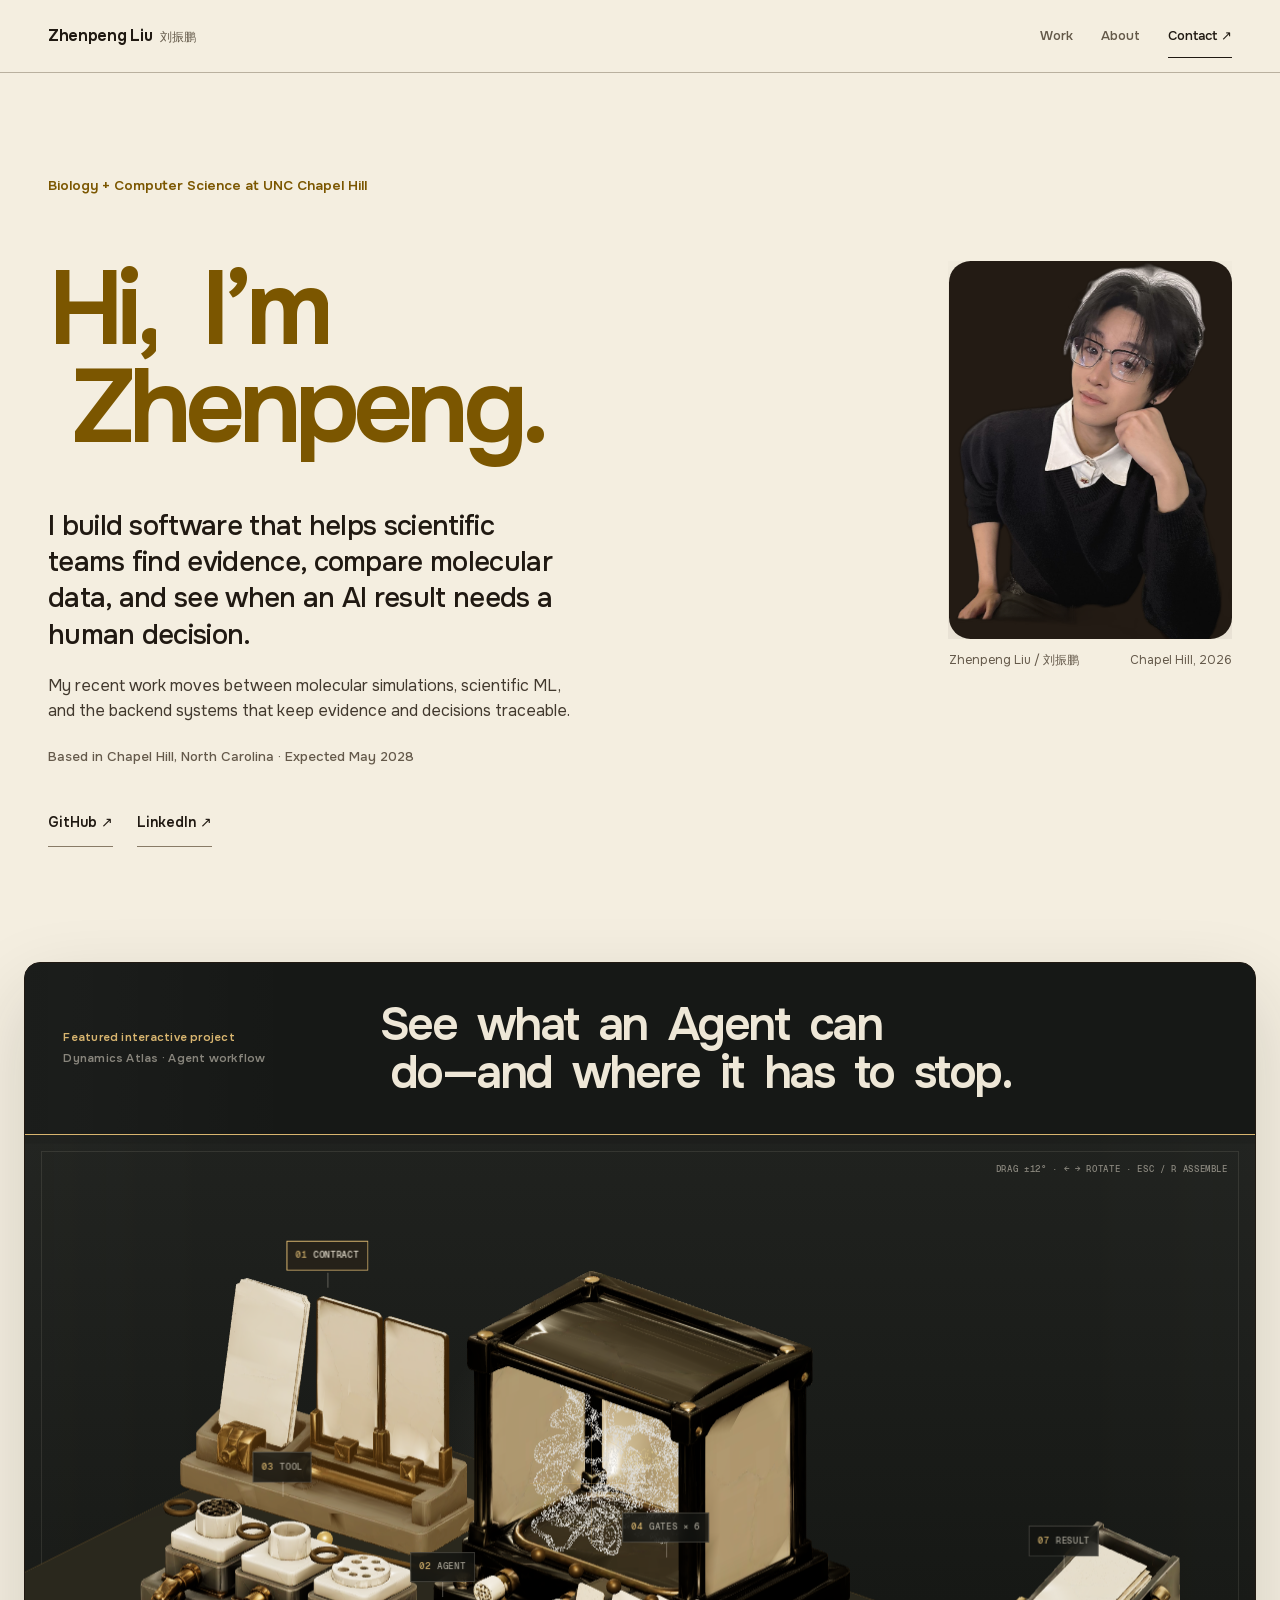
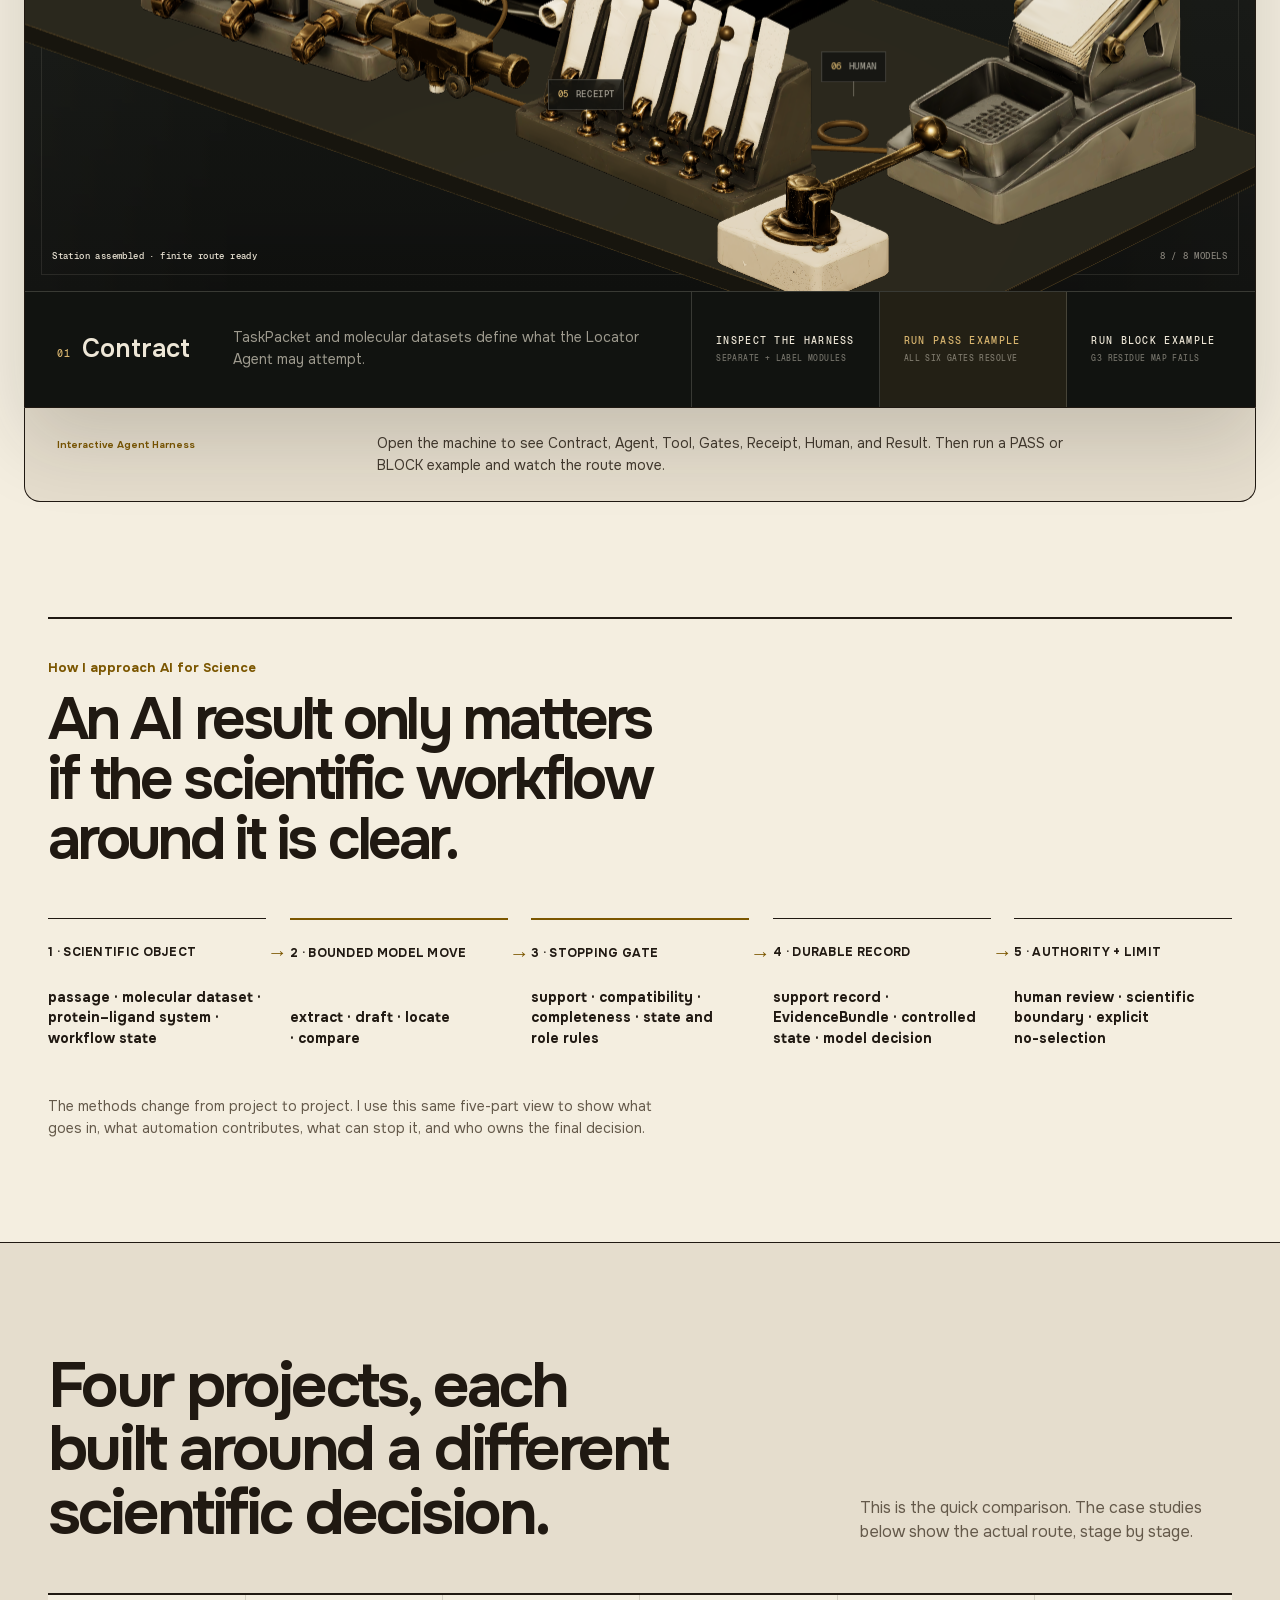
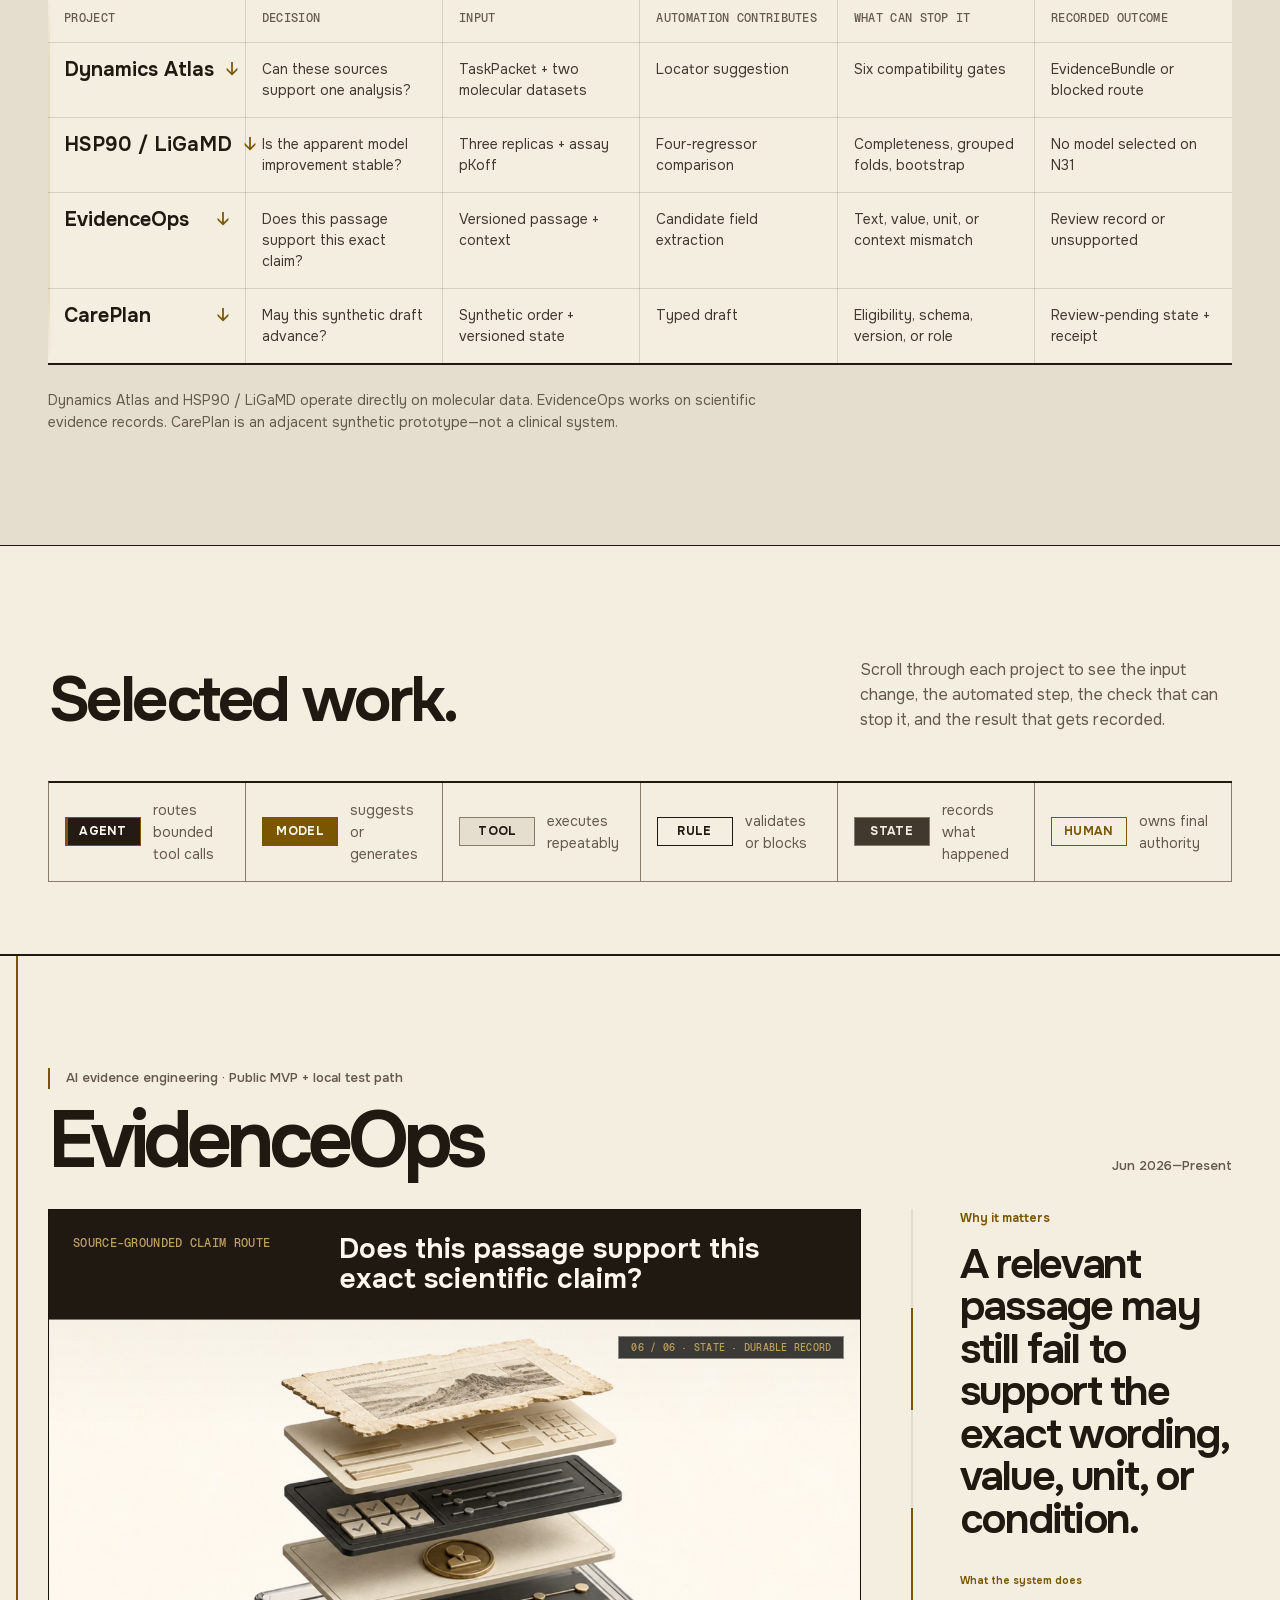
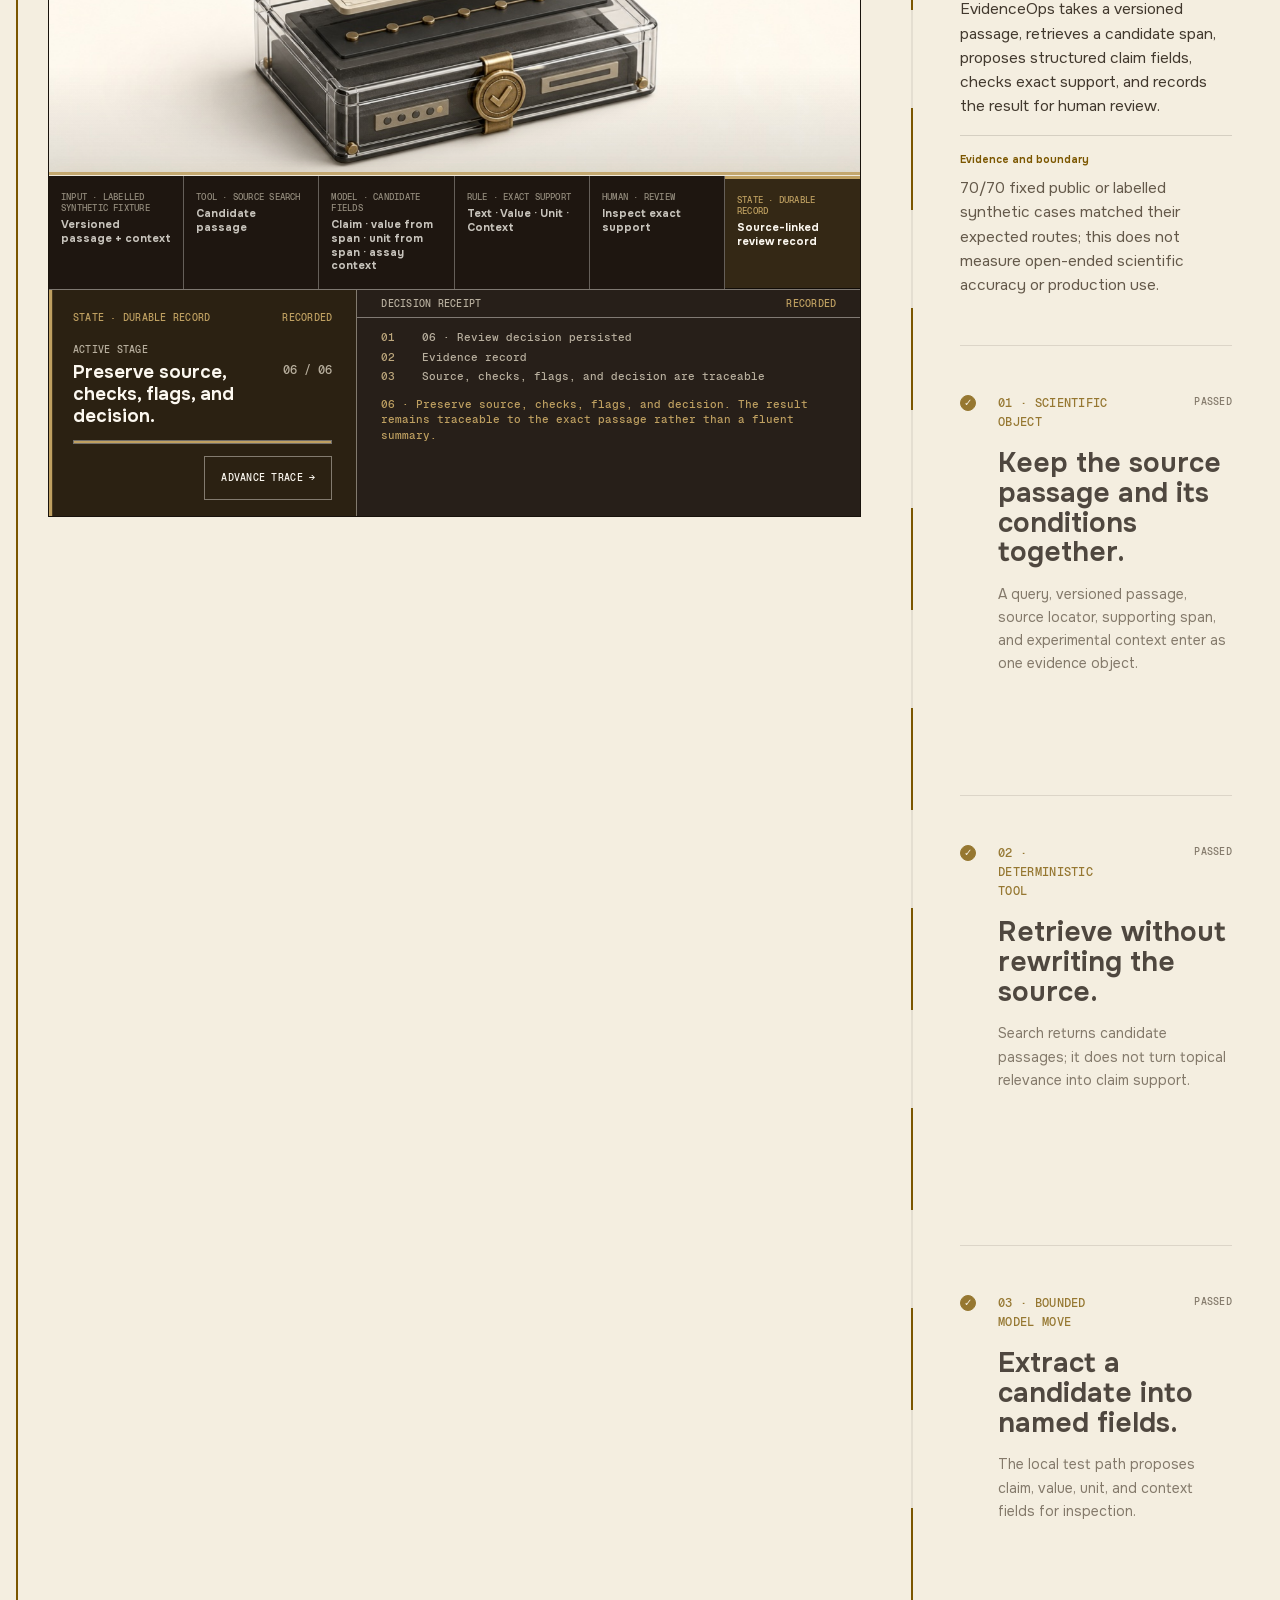
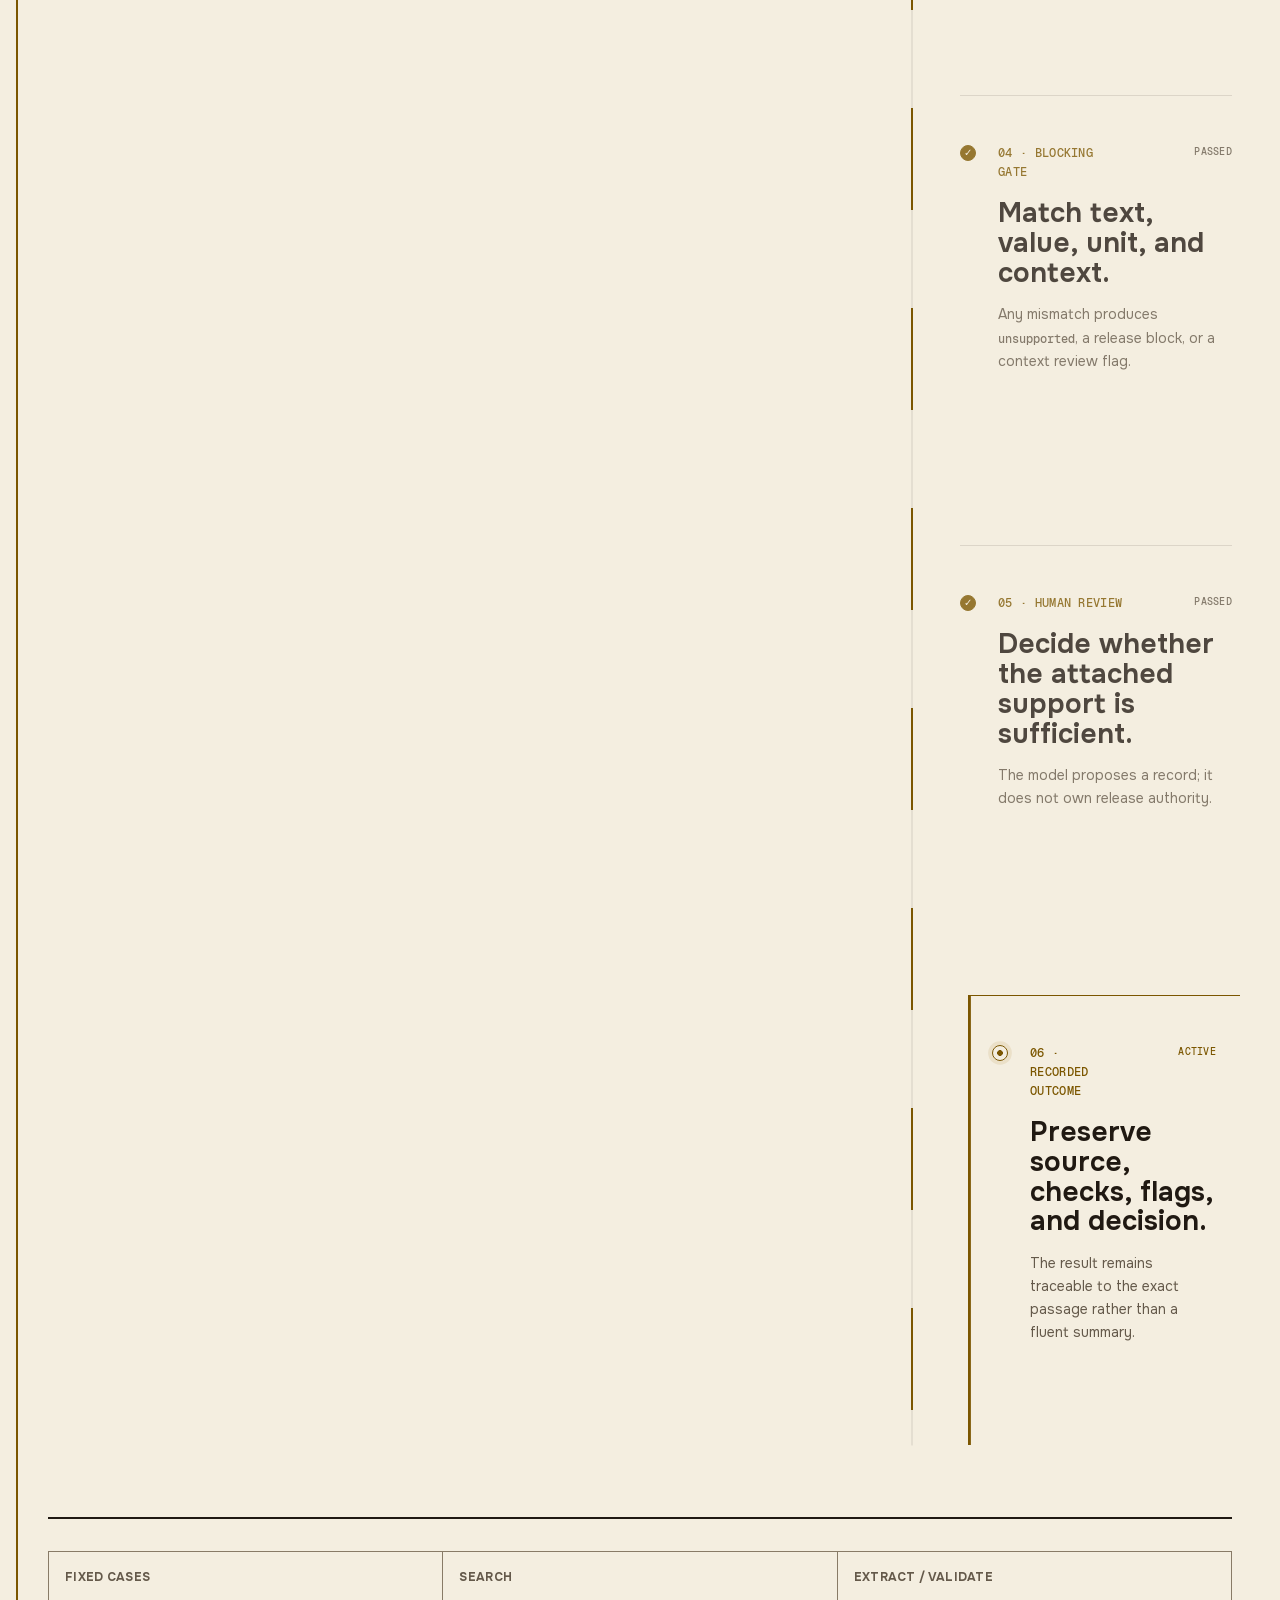
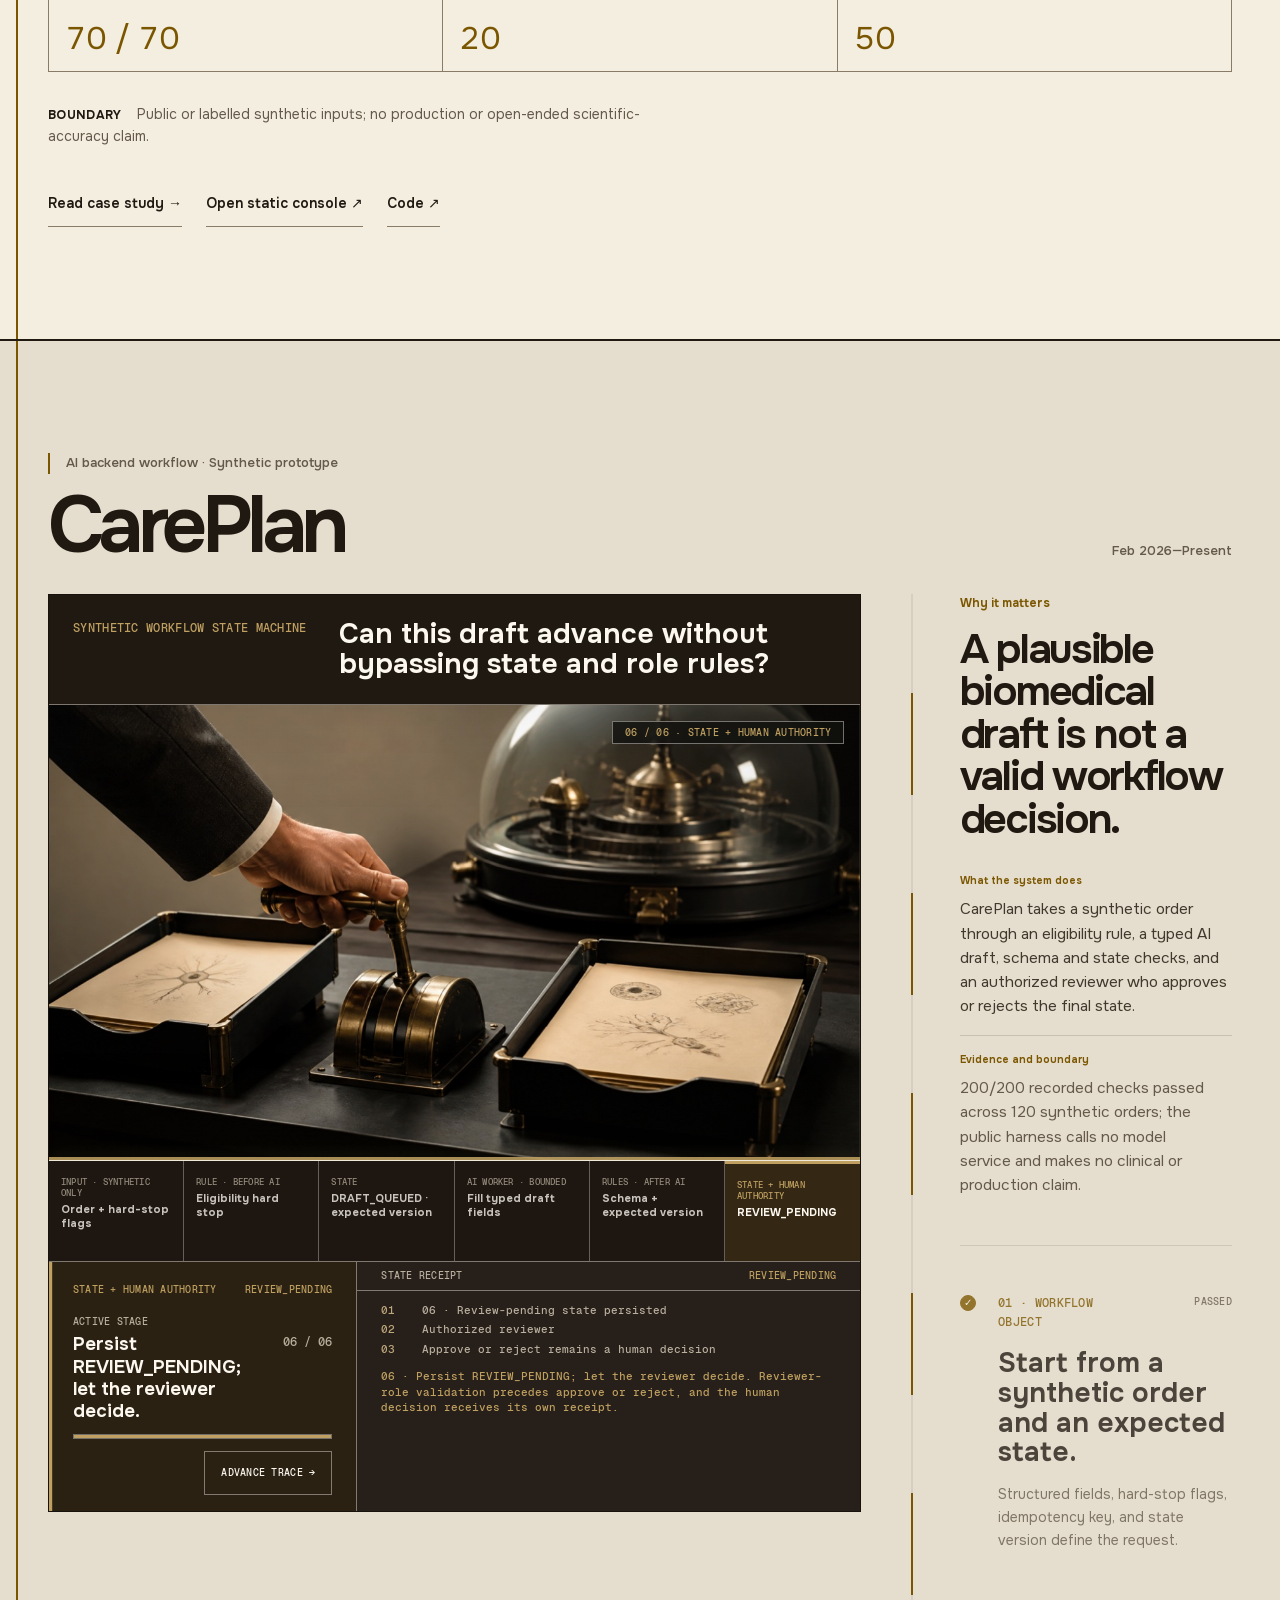
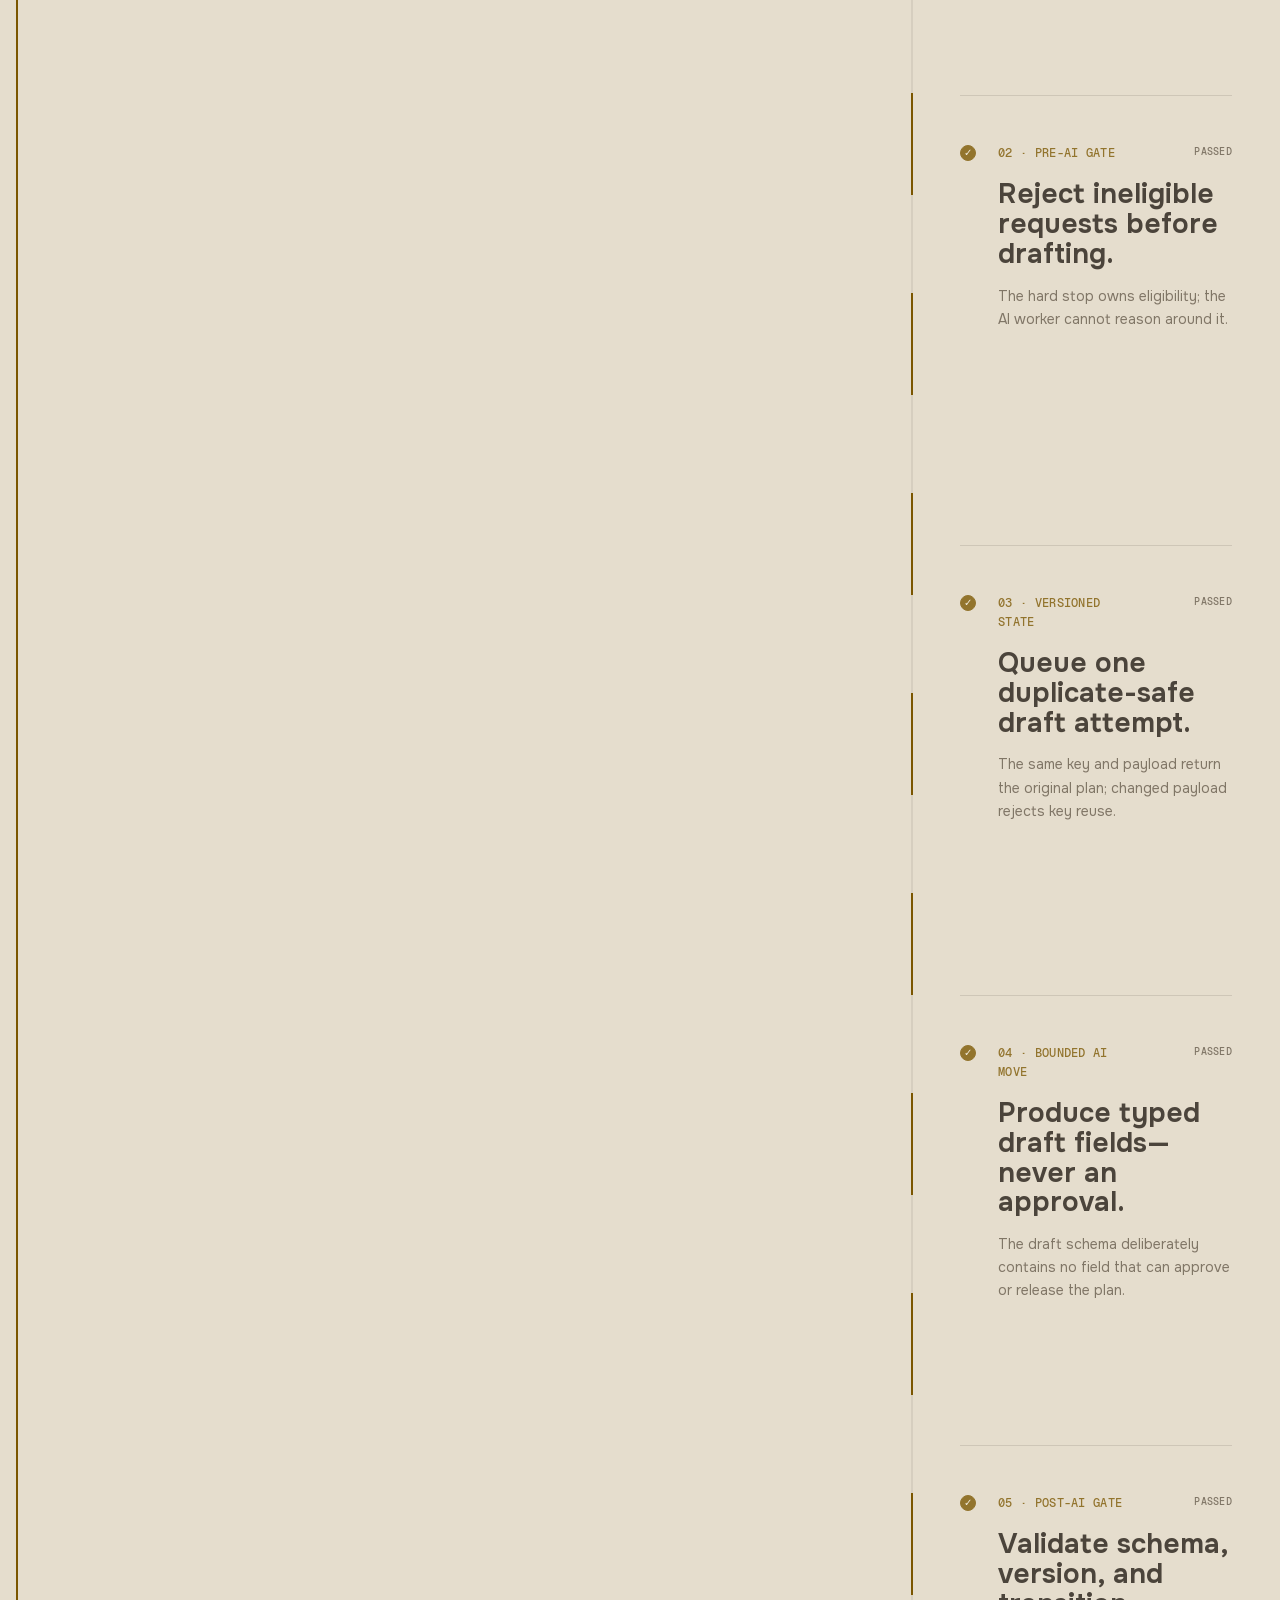
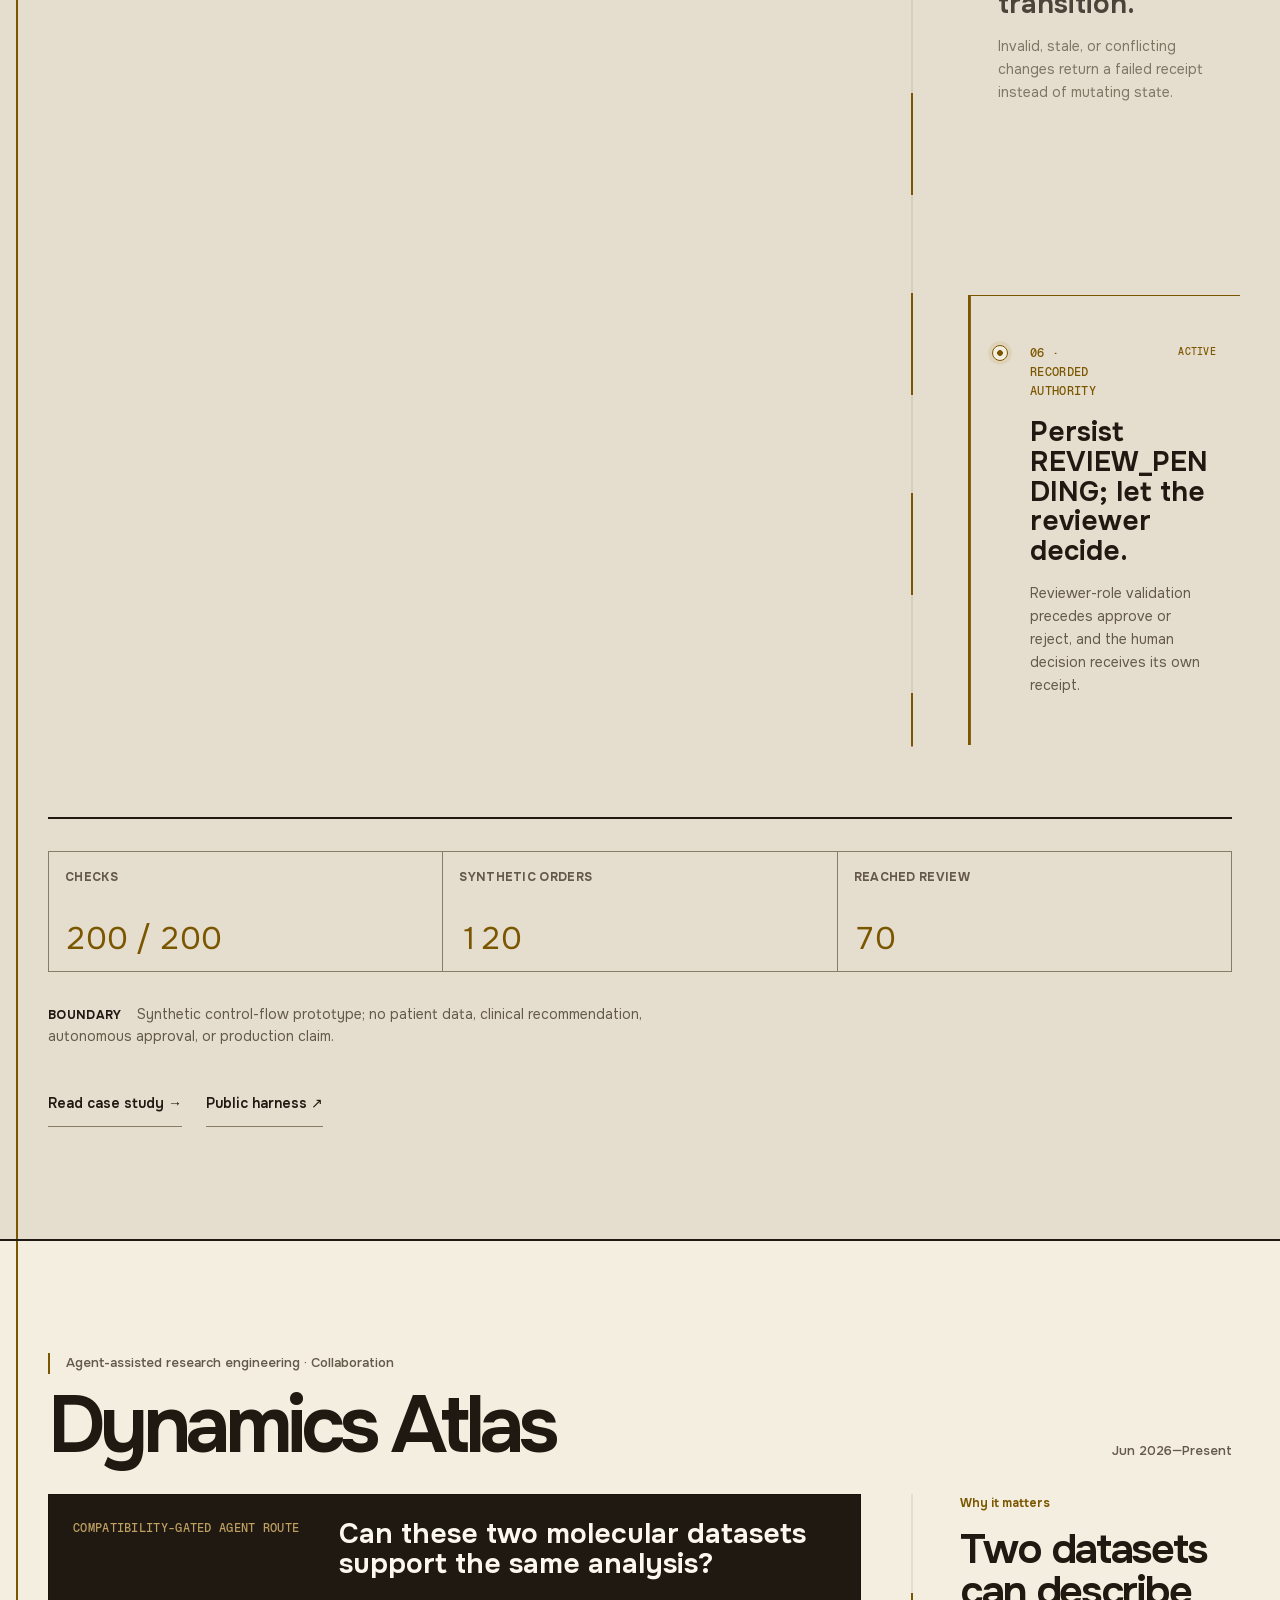
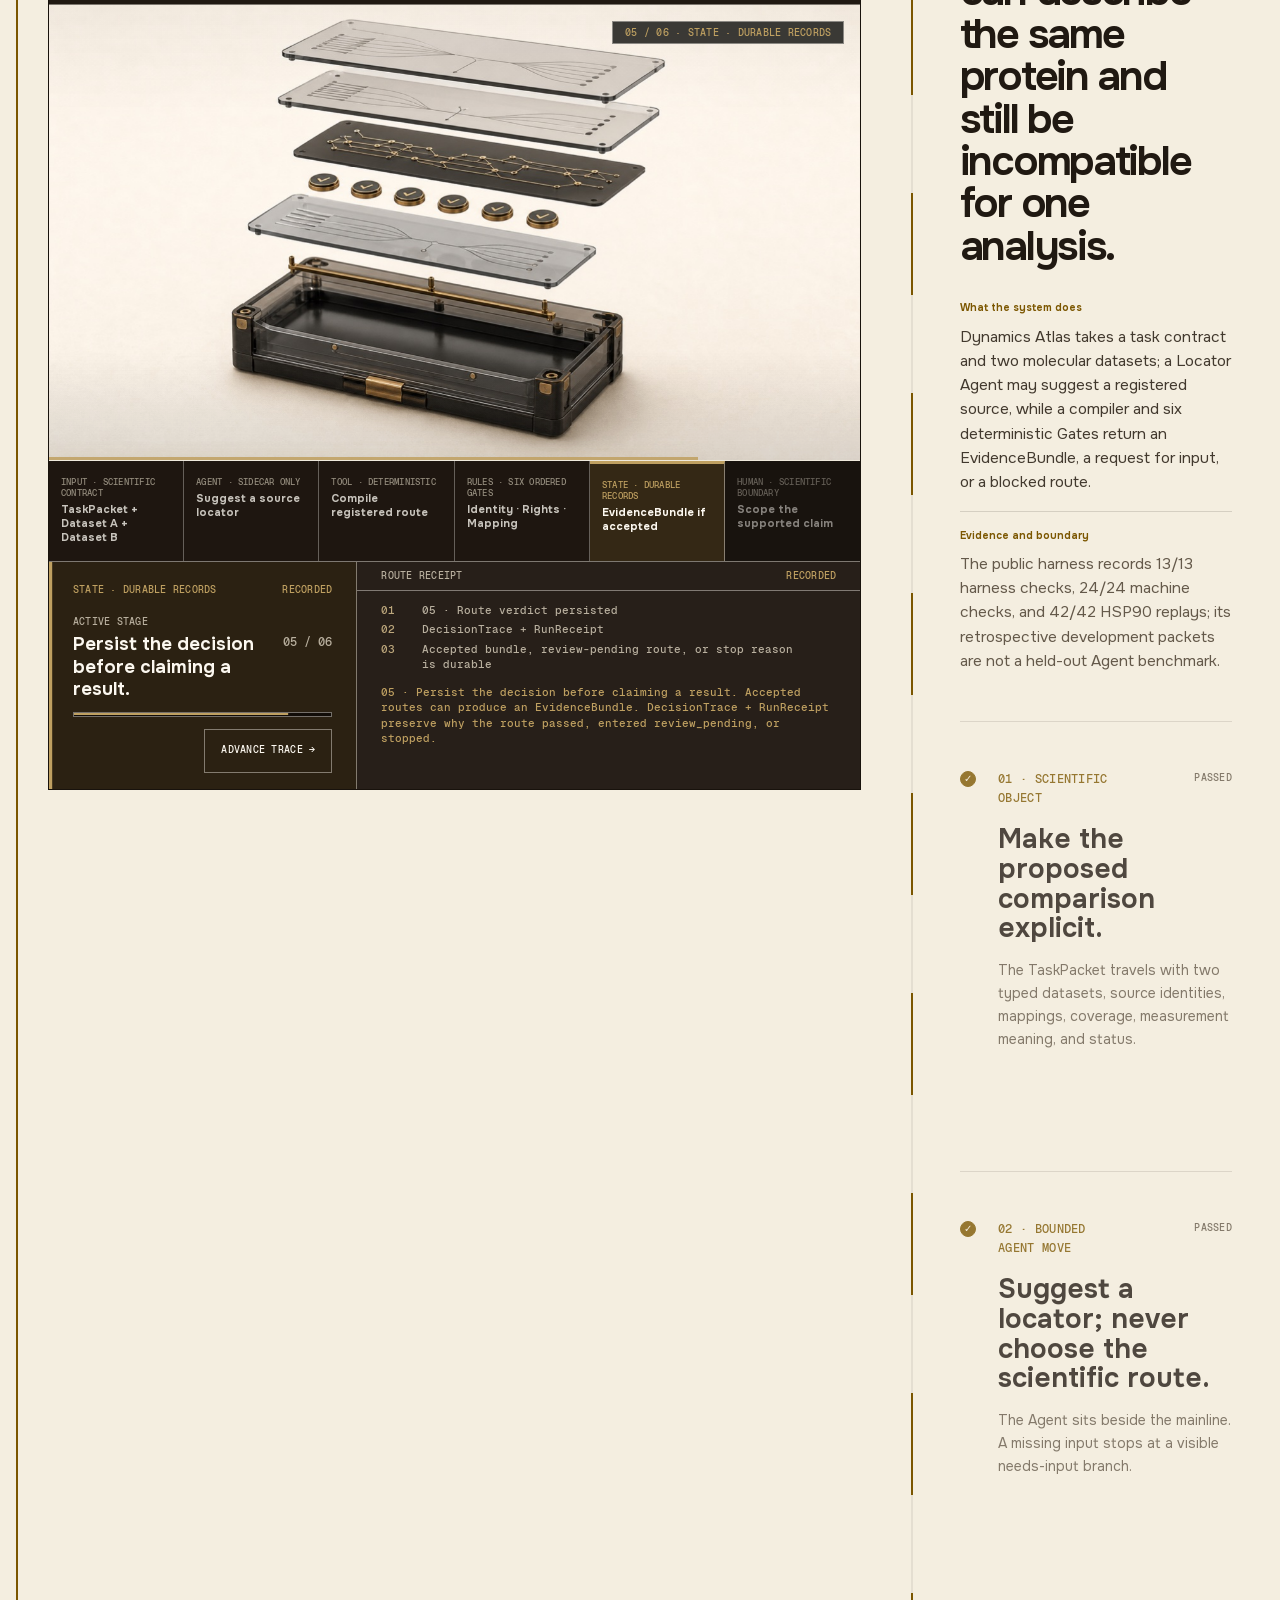
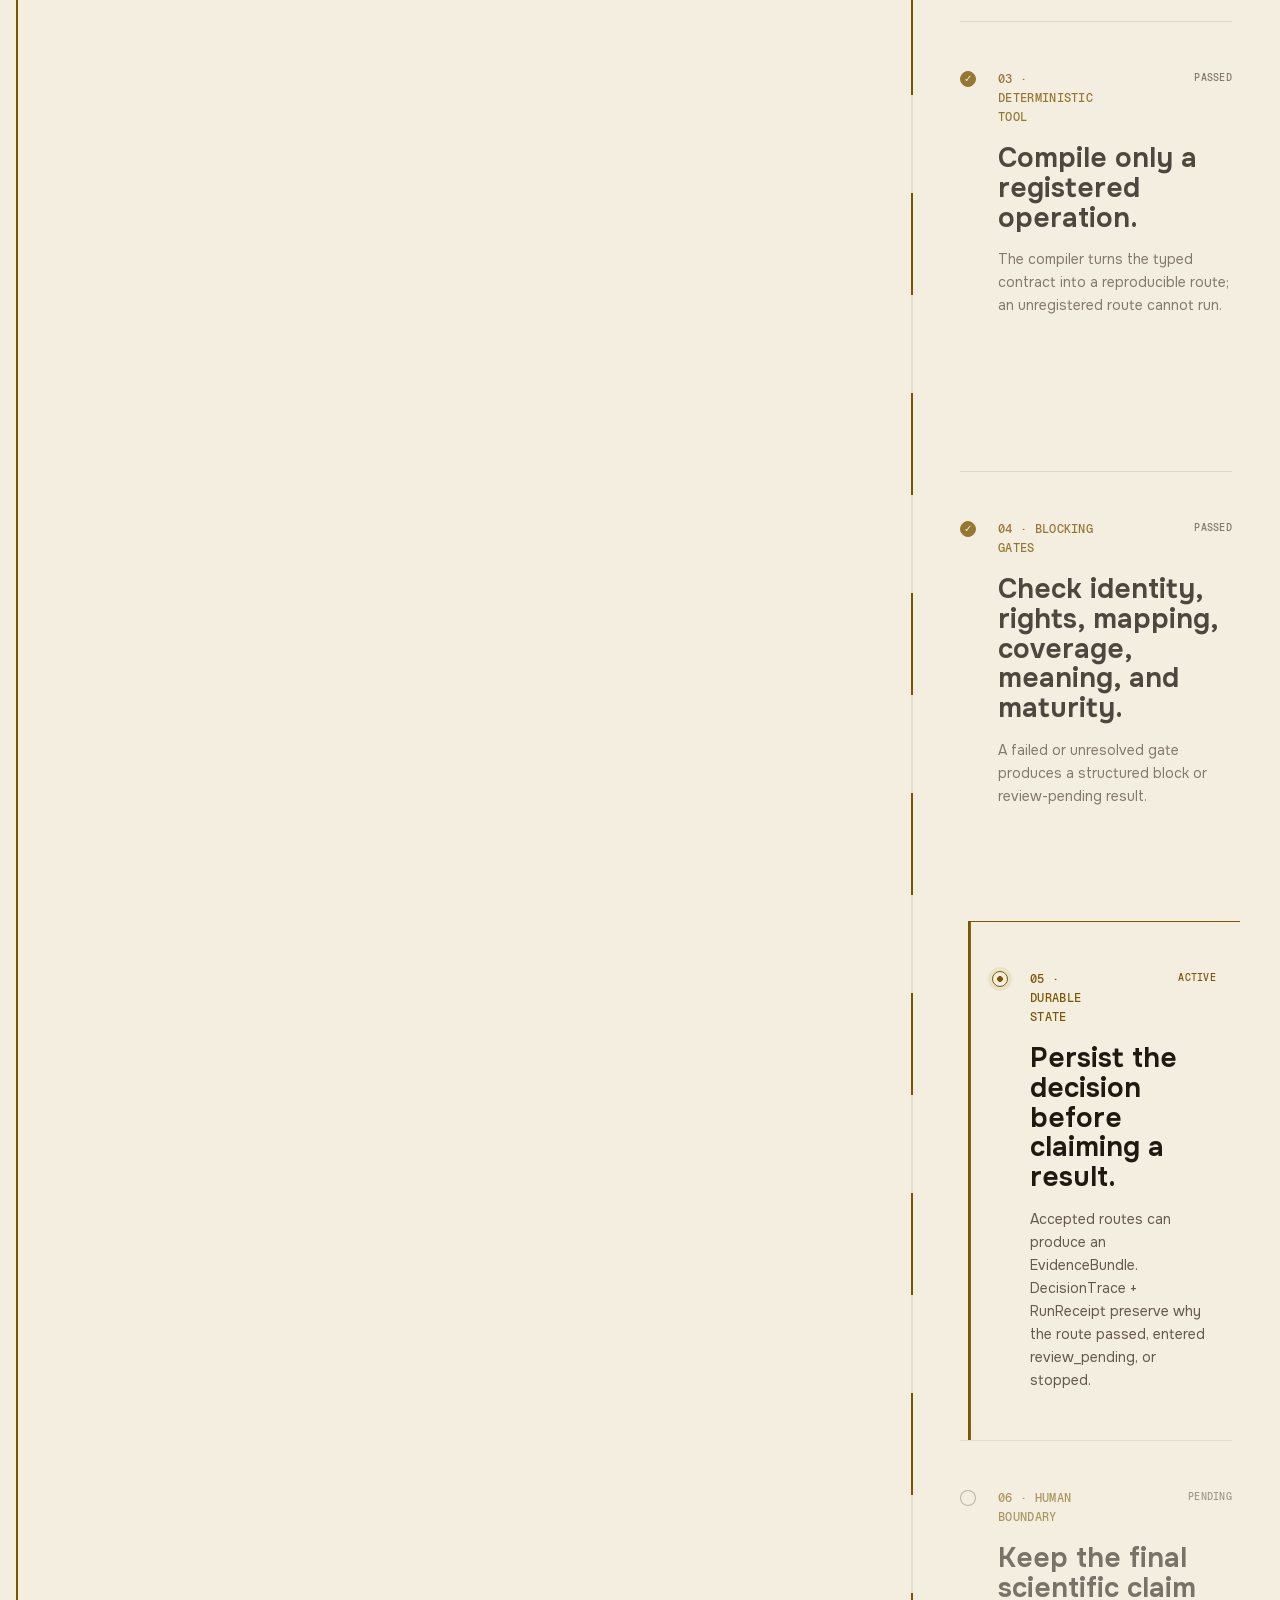
==== commit cba738f5: "Humanize personal site typography and opening" ====
--- a/index.html
+++ b/index.html
@@ -3,8 +3,8 @@
 <head>
   <meta charset="utf-8">
   <meta name="viewport" content="width=device-width, initial-scale=1">
-  <title>Zhenpeng Liu — AI for Science &amp; Evidence Systems</title>
-  <meta name="description" content="Zhenpeng Liu builds AI for Science software that keeps evidence, stopping rules, recorded state, and human decisions visible.">
+  <title>Zhenpeng Liu — Scientific Software &amp; AI for Science</title>
+  <meta name="description" content="Zhenpeng Liu is a UNC Chapel Hill student building scientific software for molecular data, evidence, and human-reviewed AI workflows.">
   <meta name="theme-color" content="#f1ece0">
   <meta name="color-scheme" content="light">
   <link rel="icon" href="images/favicon.svg" type="image/svg+xml">
@@ -12,19 +12,18 @@
 
   <meta property="og:type" content="website">
   <meta property="og:site_name" content="Zhenpeng Liu">
-  <meta property="og:title" content="Zhenpeng Liu — AI for Science &amp; Evidence Systems">
-  <meta property="og:description" content="AI for Science software around the answer: its evidence, stopping rules, recorded state, and human decision.">
+  <meta property="og:title" content="Zhenpeng Liu — Scientific Software &amp; AI for Science">
+  <meta property="og:description" content="Scientific software for molecular data, evidence, and human-reviewed AI workflows.">
   <meta property="og:url" content="https://alex051107.github.io/personal-website/">
   <meta property="og:image" content="https://alex051107.github.io/personal-website/images/og-card.jpg">
   <meta property="og:image:alt" content="Zhenpeng Liu portfolio for AI for Science and evidence systems">
   <meta name="twitter:card" content="summary_large_image">
-  <meta name="twitter:title" content="Zhenpeng Liu — AI for Science &amp; Evidence Systems">
-  <meta name="twitter:description" content="AI for Science software around the answer: its evidence, stopping rules, recorded state, and human decision.">
+  <meta name="twitter:title" content="Zhenpeng Liu — Scientific Software &amp; AI for Science">
+  <meta name="twitter:description" content="Scientific software for molecular data, evidence, and human-reviewed AI workflows.">
   <meta name="twitter:image" content="https://alex051107.github.io/personal-website/images/og-card.jpg">
   <meta name="twitter:image:alt" content="Zhenpeng Liu portfolio for AI for Science and evidence systems">
 
-  <link rel="preload" href="fonts/InstrumentSerif-Regular.woff2" as="font" type="font/woff2" crossorigin>
-  <link rel="preload" href="fonts/InstrumentSans-Regular.woff2" as="font" type="font/woff2" crossorigin>
+  <link rel="preload" href="fonts/Onest-Variable-latin.woff2" as="font" type="font/woff2" crossorigin>
 
   <script type="application/ld+json">
   {
@@ -53,7 +52,7 @@
   }
   </script>
 
-  <link rel="stylesheet" href="css/styles.css?v=dbffdb6">
+  <link rel="stylesheet" href="css/styles.css?v=196f3ac">
   <script defer src="js/vendor/ScrollMagic.min.js?v=003f0f9"></script>
   <script defer src="js/vendor/lottie_light.min.js?v=0e5a569"></script>
   <script defer src="js/vendor/gsap.min.js?v=3c73d76"></script>
@@ -72,6 +71,8 @@
         <span class="wordmark__initials">Zhenpeng Liu</span><span class="wordmark__index">刘振鹏</span>
       </a>
       <nav class="primary-nav" aria-label="Primary navigation">
+        <a href="#work">Work</a>
+        <a href="#about">About</a>
         <a class="primary-nav__contact" href="mailto:liualex@unc.edu">Contact ↗</a>
       </nav>
     </div>
@@ -80,13 +81,13 @@
   <main id="main">
     <section class="index-opening" id="top">
       <div class="section-shell">
-        <p class="index-opening__identity">AI for Science · Software Engineering · Chapel Hill, North Carolina</p>
+        <p class="index-opening__identity">Biology + Computer Science at UNC Chapel Hill</p>
         <div class="index-opening__grid">
-          <h1><span>Zhenpeng Liu</span></h1>
+          <h1>Hi, I’m <span>Zhenpeng.</span></h1>
           <div class="index-opening__copy">
-            <p>AI can search, draft, and compare. I build the scientific software around the answer: the evidence it came from, the rules that can stop it, and the person who decides what happens next.</p>
-            <p class="index-opening__scope">My projects span molecular data, scientific ML, source-grounded evidence, and human-reviewed workflows. Each one shows the input, the automated move, the stopping condition, and the record left behind.</p>
-            <p class="index-opening__meta">UNC Chapel Hill · Biology + Computer Science · Expected May 2028</p>
+            <p class="index-opening__lede">I build software that helps scientific teams find evidence, compare molecular data, and see when an AI result needs a human decision.</p>
+            <p class="index-opening__scope">My recent work moves between molecular simulations, scientific ML, and the backend systems that keep evidence and decisions traceable.</p>
+            <p class="index-opening__meta">Based in Chapel Hill, North Carolina · Expected May 2028</p>
             <div class="text-links" aria-label="Profile links">
               <a href="https://github.com/alex051107" target="_blank" rel="noopener noreferrer">GitHub ↗</a>
               <a href="https://linkedin.com/in/zhenpeng-liu" target="_blank" rel="noopener noreferrer">LinkedIn ↗</a>
@@ -96,15 +97,15 @@
             <div class="index-opening__portrait-frame">
               <img src="images/portrait.png" alt="Portrait of Zhenpeng Liu" width="768" height="1024" fetchpriority="high" decoding="async">
             </div>
-            <figcaption>Zhenpeng Liu / 刘振鹏 · UNC Chapel Hill</figcaption>
+            <figcaption><span>Zhenpeng Liu / 刘振鹏</span><span>Chapel Hill, 2026</span></figcaption>
           </figure>
         </div>
 
         <figure class="hero-station" data-hero-station data-station-state="loading" data-inspection="closed" aria-labelledby="hero-station-title" aria-describedby="hero-station-copy">
           <div class="hero-station__frame">
             <header class="hero-station__masthead">
-              <p><span>Scientific Agent Harness / inspection plate</span><small>Dynamics Atlas · finite route instrument</small></p>
-              <h2 id="hero-station-title">Open the harness. Then run one route.</h2>
+              <p><span>Featured interactive project</span><small>Dynamics Atlas · Agent workflow</small></p>
+              <h2 id="hero-station-title">See what an Agent can do—and where it has to stop.</h2>
               <div class="hero-station__load" aria-hidden="true"><i></i></div>
             </header>
 
@@ -218,22 +219,15 @@
             </div>
           </div>
           <figcaption>
-            <span>Dynamics Atlas · exploded scientific instrument</span>
-            <p id="hero-station-copy">Inspect the seven named modules, then run a finite PASS or BLOCK route. The Trace begins after the relevant action; a result cannot appear before the Gates and human decision allow it.</p>
+            <span>Interactive Agent Harness</span>
+            <p id="hero-station-copy">Open the machine to see Contract, Agent, Tool, Gates, Receipt, Human, and Result. Then run a PASS or BLOCK example and watch the route move.</p>
           </figcaption>
         </figure>
 
-        <nav class="page-index" aria-label="Page index">
-          <a href="#why">Overview</a>
-          <a href="#work">Projects</a>
-          <a href="#research">Research</a>
-          <a href="#about">Profile</a>
-        </nav>
-
         <section class="ai-science-bridge" id="why" aria-labelledby="ai-science-title">
           <div class="ai-science-bridge__thesis">
-            <p class="ai-science-bridge__label">AI × Science</p>
-            <h2 id="ai-science-title">The model is one step in a scientific workflow.</h2>
+            <p class="ai-science-bridge__label">How I approach AI for Science</p>
+            <h2 id="ai-science-title">An AI result only matters if the scientific workflow around it is clear.</h2>
           </div>
           <ol class="science-chain" aria-label="Shared scientific decision framework from object through bounded automation, gate, record, and authority">
             <li class="science-chain__input">
@@ -257,7 +251,7 @@
               <strong>human review · scientific boundary · explicit no-selection</strong>
             </li>
           </ol>
-          <p class="ai-science-bridge__note">The projects use different methods. The comparison below makes their objects, automation, checks, and decision records explicit.</p>
+          <p class="ai-science-bridge__note">The methods change from project to project. I use this same five-part view to show what goes in, what automation contributes, what can stop it, and who owns the final decision.</p>
         </section>
       </div>
     </section>
@@ -265,8 +259,8 @@
     <section class="decision-matrix" id="map" aria-labelledby="decision-matrix-title">
       <div class="section-shell">
         <header class="index-section-head">
-          <h2 id="decision-matrix-title">Four projects. Four different decisions.</h2>
-          <p>The projects answer different questions, but each exposes the input, automated move, stopping rule, and recorded outcome.</p>
+          <h2 id="decision-matrix-title">Four projects, each built around a different scientific decision.</h2>
+          <p>This is the quick comparison. The case studies below show the actual route, stage by stage.</p>
         </header>
 
         <div class="decision-matrix__frame" tabindex="0" aria-label="Comparison of the four project decisions">
@@ -324,8 +318,8 @@
     <section class="work" id="work">
       <div class="section-shell work__intro">
         <header class="index-section-head">
-          <h2>Project case studies.</h2>
-          <p>Each case study starts with the broader problem, then shows the input, automated step, validation gate, recorded result, and evidence boundary.</p>
+          <h2>Selected work.</h2>
+          <p>Scroll through each project to see the input change, the automated step, the check that can stop it, and the result that gets recorded.</p>
         </header>
 
         <div class="system-legend" aria-label="Role legend used in the four AI system maps">
@@ -904,8 +898,8 @@
     <section class="current-research" id="research">
       <div class="section-shell">
         <header class="index-section-head">
-          <h2>Scientific context.</h2>
-          <p>LiGaMD analysis and molecular-data validation at UNC.</p>
+          <h2>Where the science comes in.</h2>
+          <p>My current research connects LiGaMD analysis, molecular-data validation, and careful model evaluation.</p>
         </header>
         <div class="research-context">
           <article>
@@ -924,8 +918,8 @@
 
     <section class="contribute section-shell" id="contribute">
       <div class="direction">
-        <h2>AI for Science needs dependable systems.</h2>
-        <p>I am looking for teams building AI for Science, scientific software, or backend AI applications where model behavior must become inspectable, reviewable software.</p>
+        <h2>I’m looking for teams building AI for Science and scientific software.</h2>
+        <p>I’m especially interested in backend AI work where evidence, failure states, and human review have to be visible in the product.</p>
         <ul aria-label="Engineering focus">
           <li>Typed interfaces · state · retries · permissions · human review</li>
           <li>Tool boundaries · evidence checks · failure records · evaluation units</li>
@@ -937,8 +931,8 @@
     <section class="about section-shell" id="about">
       <div class="profile-layout">
         <div class="profile-copy">
-          <h2>Biology and Computer Science at UNC Chapel Hill.</h2>
-          <p>I build AI for Science software and evidence-bounded backend systems for scientific claims, stateful workflows, and molecular data.</p>
+          <h2>I study Biology and Computer Science at UNC Chapel Hill.</h2>
+          <p>I like working where scientific questions meet software constraints: messy data, limited evidence, state that has to persist, and decisions that need a clear owner.</p>
           <p>At UNC’s Miao Lab, I analyze LiGaMD trajectories and evaluate models against experimental pKoff measurements. I also contribute to Dynamics Atlas, a research collaboration examining whether different molecular datasets support the same analysis.</p>
           <p class="profile-copy__ownership">I use AI-assisted coding during implementation. For the components described here as my work, I define the problem, choose the architecture, review failures, and interpret the recorded results. Lab and collaboration context is identified separately.</p>
 
@@ -966,7 +960,7 @@
 
     <section class="contact" id="contact">
       <div class="section-shell contact__inner">
-        <h2>If the work needs evidence, state, and a clear failure path, let’s talk.</h2>
+        <h2>Have a scientific software or backend AI problem? I’d like to hear about it.</h2>
         <a class="contact__email" href="mailto:liualex@unc.edu">liualex@unc.edu ↗</a>
         <div class="contact__links">
           <a href="https://github.com/alex051107" target="_blank" rel="noopener noreferrer">GitHub ↗</a>
@@ -979,7 +973,7 @@
 
   <footer class="site-footer">
     <div class="section-shell site-footer__inner">
-      <p>© 2026 Zhenpeng Liu · Static GitHub Pages portfolio · No tracking or form backend · <a href="#top">Back to top ↑</a></p>
+      <p>© 2026 Zhenpeng Liu · Built in Chapel Hill · No tracking · <a href="#top">Back to top ↑</a></p>
     </div>
   </footer>
 </body>
--- a/css/styles.css
+++ b/css/styles.css
@@ -1,6 +1,6 @@
-/* Hallmark · pre-emit critique: P5 H5 E4 S5 R4 V5 · genre: scientific editorial dossier · tone: direct, evidence-bounded · palette: warm paper / carbon ink / muted brass · macrostructure: Narrative Workflow — masthead → stateful 3D Agent Harness → AI×Science grammar → comparison → four project-specific scroll stories → research → profile · theme: studied-DNA (scientific publishing + project-specific objects) · contrast: source pass (40–41) · nav: N9 · footer: Ft2 · slop: active-surface source pass (1–58) · honest: pass (46) · chrome: pass (47) · tokens: pass (48) · mobile: source pass (34, 49–57) */
+/* Personal portfolio · person first, interactive scientific systems second · palette: warm paper / carbon ink / muted brass · macrostructure: introduction → 3D Agent Harness → AI for Science approach → comparison → four project-specific scroll stories → research → profile. */
 /* Hallmark · enrichment: MotionSites AI Agent Pipeline + Agent Plan; React Bits Scroll Expand + Animated List; Uiverse Progress Status Card + run-receipt Terminal Card anatomy; Anime.js createDrawable + createMotionPath; Aceternity Sticky Scroll Reveal + Tracing Beam. All ten read one project stage; no prompt or restricted component source is redistributed. */
-@import url("../tokens.css?v=6519013");
+@import url("../tokens.css?v=dae8f73");
 
 :root {
   color-scheme: light;
@@ -10168,3 +10168,376 @@
     transition: none;
   }
 }
+
+/* Personal-site humanize pass · person first, technical instrument second. */
+
+body {
+  font-size: clamp(1rem, 0.96rem + 0.16vw, 1.08rem);
+  line-height: 1.58;
+  font-kerning: normal;
+  font-synthesis: none;
+}
+
+h1,
+h2,
+h3,
+.project-story__lead h4,
+.direction h2,
+.profile-copy h2,
+.contact h2 {
+  font-family: var(--font-display);
+  font-weight: 650;
+  letter-spacing: var(--tracking-display);
+  text-wrap: balance;
+}
+
+.site-header__inner {
+  min-height: 4.5rem;
+}
+
+.wordmark__initials {
+  font-size: 0.98rem;
+  font-weight: 650;
+}
+
+.wordmark__index {
+  font-size: 0.73rem;
+}
+
+.primary-nav {
+  gap: clamp(0.8rem, 2.2vw, 1.8rem);
+  font-size: 0.82rem;
+  font-weight: 550;
+}
+
+.primary-nav a,
+.primary-nav a:nth-child(1),
+.primary-nav a:nth-child(2),
+.primary-nav a:nth-child(3) {
+  display: inline-flex;
+}
+
+.primary-nav a:not(.primary-nav__contact) {
+  color: var(--color-muted);
+}
+
+.primary-nav a:hover,
+.primary-nav a:focus-visible {
+  color: var(--color-ink);
+}
+
+.index-opening {
+  padding-block: clamp(3.5rem, 8vw, 7rem) clamp(4rem, 8vw, 7rem);
+  border-bottom: 0;
+}
+
+.index-opening__identity {
+  max-width: none;
+  color: var(--color-accent);
+  font-size: 0.86rem;
+  font-weight: 600;
+  letter-spacing: 0;
+  text-transform: none;
+}
+
+.index-opening__grid {
+  margin-top: clamp(2rem, 5vw, 4.25rem);
+  grid-template-areas:
+    "title"
+    "copy"
+    "portrait";
+  gap: clamp(2rem, 5vw, 4.5rem);
+}
+
+.index-opening h1 {
+  max-width: 11ch;
+  font-size: var(--text-display);
+  font-weight: 650;
+  line-height: 0.94;
+  letter-spacing: -0.065em;
+}
+
+.index-opening h1 span,
+.index-opening h1 span:last-child {
+  display: inline;
+  color: var(--color-accent);
+}
+
+.index-opening__copy {
+  max-width: 42rem;
+}
+
+.index-opening__copy > p:first-child,
+.index-opening__copy > .index-opening__lede {
+  max-width: 33ch;
+  color: var(--color-ink);
+  font-size: clamp(1.35rem, 2.15vw, 2rem);
+  font-weight: 520;
+  line-height: 1.32;
+  letter-spacing: -0.025em;
+  text-wrap: pretty;
+}
+
+.index-opening__scope {
+  max-width: 54ch;
+  margin-top: 1.25rem;
+  color: var(--color-ink-2);
+  line-height: 1.58;
+}
+
+.index-opening__meta {
+  margin-top: 1.4rem;
+  color: var(--color-muted);
+  font-size: 0.84rem;
+  font-weight: 500;
+  letter-spacing: 0;
+}
+
+.index-opening__portrait {
+  width: min(100%, 21rem);
+  transform: none;
+}
+
+.index-opening__portrait-frame {
+  overflow: hidden;
+  border: 0;
+  border-radius: 1.35rem;
+  background: var(--color-graphite-2);
+  box-shadow: 0 1.6rem 4rem rgb(40 32 22 / 0.13);
+}
+
+.index-opening__portrait img {
+  transform: translate3d(calc(var(--pointer-x) * 0.5rem), calc(var(--pointer-y) * 0.4rem), 0) scale(1.01);
+}
+
+.index-opening__portrait figcaption {
+  align-items: baseline;
+  font-size: 0.76rem;
+}
+
+.hero-station {
+  margin-top: clamp(4.5rem, 9vw, 8rem);
+}
+
+.hero-station__frame {
+  overflow: hidden;
+  border-radius: 1rem 1rem 0 0;
+}
+
+.hero-station__masthead {
+  padding: clamp(1.5rem, 3vw, 2.5rem);
+}
+
+.hero-station__masthead p span,
+.hero-station__masthead p small {
+  font-family: var(--font-body);
+  font-size: 0.72rem;
+  font-weight: 600;
+  letter-spacing: 0.02em;
+  text-transform: none;
+}
+
+.hero-station__masthead h2 {
+  max-width: 27ch;
+  font-family: var(--font-display);
+  font-size: clamp(2.1rem, 3.6vw, 3.65rem);
+  font-weight: 620;
+  line-height: 1.03;
+  letter-spacing: -0.055em;
+}
+
+.hero-station__stage-copy strong,
+.hero-station__packet > strong,
+.hero-station__result > strong {
+  font-family: var(--font-body);
+  font-weight: 600;
+}
+
+.hero-station figcaption {
+  border-radius: 0 0 1rem 1rem;
+}
+
+.hero-station figcaption > span {
+  font-family: var(--font-body);
+  font-weight: 650;
+  letter-spacing: 0;
+  text-transform: none;
+}
+
+.ai-science-bridge {
+  margin-top: clamp(4.5rem, 9vw, 8rem);
+  padding-top: clamp(1.5rem, 3vw, 2.5rem);
+}
+
+.ai-science-bridge__label {
+  font-size: 0.82rem;
+  letter-spacing: 0;
+  text-transform: none;
+}
+
+.ai-science-bridge h2 {
+  max-width: 23ch;
+  font-size: clamp(2.4rem, 4.6vw, 4.5rem);
+  font-weight: 640;
+  line-height: 1.02;
+}
+
+.index-section-head {
+  gap: clamp(1rem, 3vw, 3rem);
+}
+
+.index-section-head h2,
+.direction h2,
+.profile-copy h2,
+.contact h2 {
+  max-width: 19ch;
+  font-size: clamp(2.5rem, 5vw, 4.8rem);
+  line-height: 0.99;
+}
+
+.index-section-head p {
+  font-size: clamp(1rem, 1.1vw, 1.14rem);
+  line-height: 1.55;
+}
+
+.project-spread__meta,
+.project-spread__date {
+  font-family: var(--font-body);
+  font-size: 0.82rem;
+  font-weight: 550;
+  letter-spacing: 0;
+  text-transform: none;
+}
+
+.project-spread__header h3 {
+  max-width: none;
+  font-size: clamp(3.1rem, 6.2vw, 6.4rem);
+  font-weight: 660;
+  line-height: 0.91;
+  letter-spacing: -0.07em;
+}
+
+.project-story__lead > p:first-child,
+.project-story__lead .project-story__what strong,
+.project-story__lead .project-story__evidence strong {
+  font-family: var(--font-body);
+  font-weight: 650;
+  letter-spacing: 0;
+  text-transform: none;
+}
+
+.project-story__lead h4 {
+  max-width: 20ch;
+  font-size: clamp(2rem, 3.25vw, 3.45rem);
+  font-weight: 640;
+  line-height: 1.02;
+}
+
+.project-story__lead .project-story__what,
+.project-story__lead .project-story__evidence {
+  font-size: 0.96rem;
+  line-height: 1.58;
+}
+
+.research-context h3 {
+  font-weight: 620;
+  letter-spacing: -0.035em;
+}
+
+.profile-copy > p,
+.direction > p {
+  max-width: 60ch;
+  font-size: clamp(1rem, 1.1vw, 1.15rem);
+  line-height: 1.62;
+}
+
+.contact__email {
+  font-family: var(--font-body);
+  font-weight: 600;
+  letter-spacing: -0.02em;
+}
+
+@media (min-width: 60rem) {
+  .index-opening__grid {
+    grid-template-areas:
+      "title portrait"
+      "copy portrait";
+    grid-template-columns: minmax(0, 1.55fr) minmax(17rem, 0.55fr);
+    column-gap: clamp(4rem, 8vw, 8.5rem);
+    row-gap: clamp(2rem, 4vw, 3.5rem);
+    align-items: start;
+  }
+
+  .index-opening__portrait {
+    width: min(100%, 21rem);
+    justify-self: end;
+    align-self: start;
+  }
+
+  .index-section-head {
+    grid-template-columns: minmax(0, 1.35fr) minmax(18rem, 0.65fr);
+  }
+}
+
+@media (max-width: 46rem) {
+  .site-header__inner {
+    min-height: 4rem;
+    gap: 0.75rem;
+  }
+
+  .wordmark__index {
+    display: none;
+  }
+
+  .primary-nav {
+    gap: 0.75rem;
+    font-size: 0.72rem;
+  }
+
+  .primary-nav a.primary-nav__contact {
+    min-height: 2.5rem;
+  }
+
+  .index-opening {
+    padding-block: 3.25rem 4rem;
+  }
+
+  .index-opening h1 {
+    max-width: 9.5ch;
+    font-size: clamp(3.35rem, 17vw, 5.1rem);
+  }
+
+  .index-opening__portrait {
+    width: min(92%, 20rem);
+    justify-self: start;
+  }
+
+  .hero-station {
+    margin-top: 4rem;
+  }
+
+  .hero-station__masthead h2 {
+    max-width: 15ch;
+    font-size: clamp(2rem, 9vw, 2.8rem);
+  }
+
+  .hero-station__masthead p {
+    gap: 0.35rem;
+  }
+
+  .hero-station__masthead p small {
+    display: none;
+  }
+
+  .index-section-head h2,
+  .direction h2,
+  .profile-copy h2,
+  .contact h2 {
+    max-width: 12ch;
+    font-size: clamp(2.55rem, 12vw, 3.75rem);
+  }
+
+  .project-spread__header h3 {
+    font-size: clamp(2.75rem, 14vw, 4.25rem);
+  }
+}
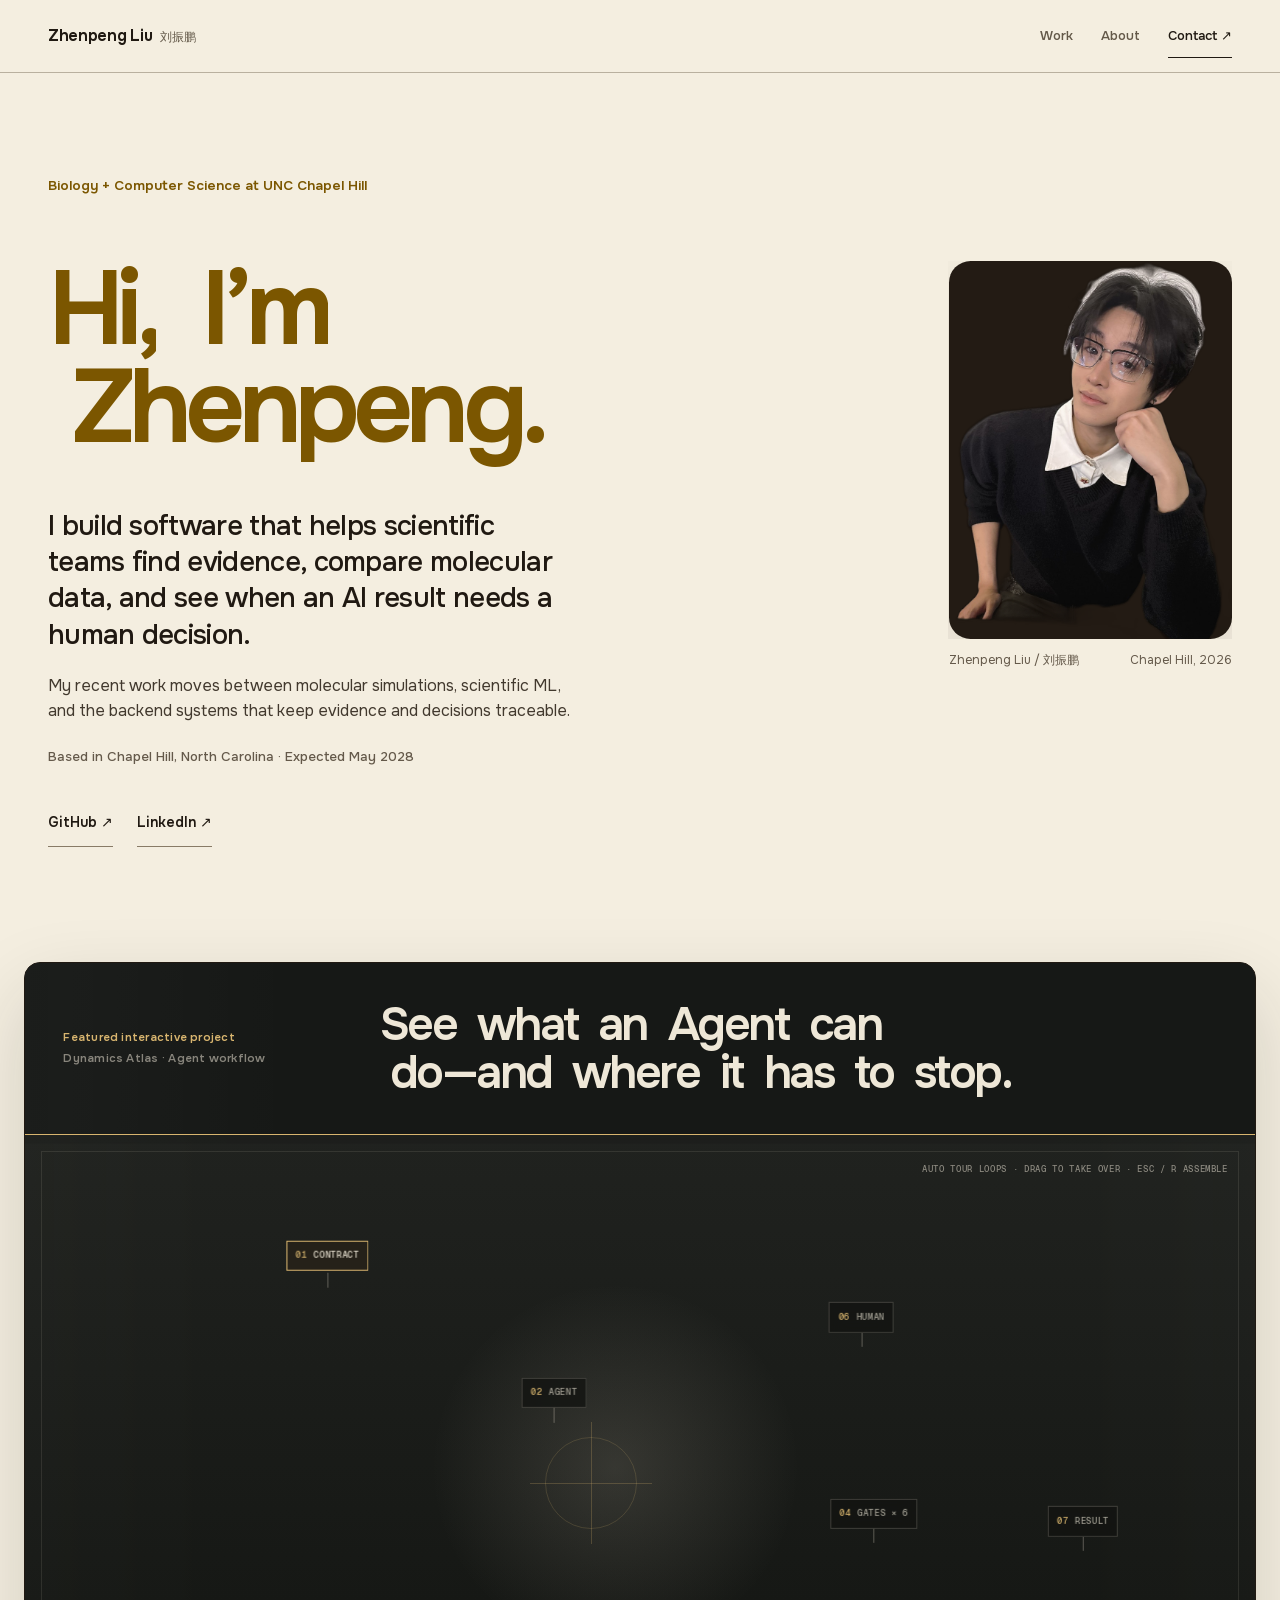
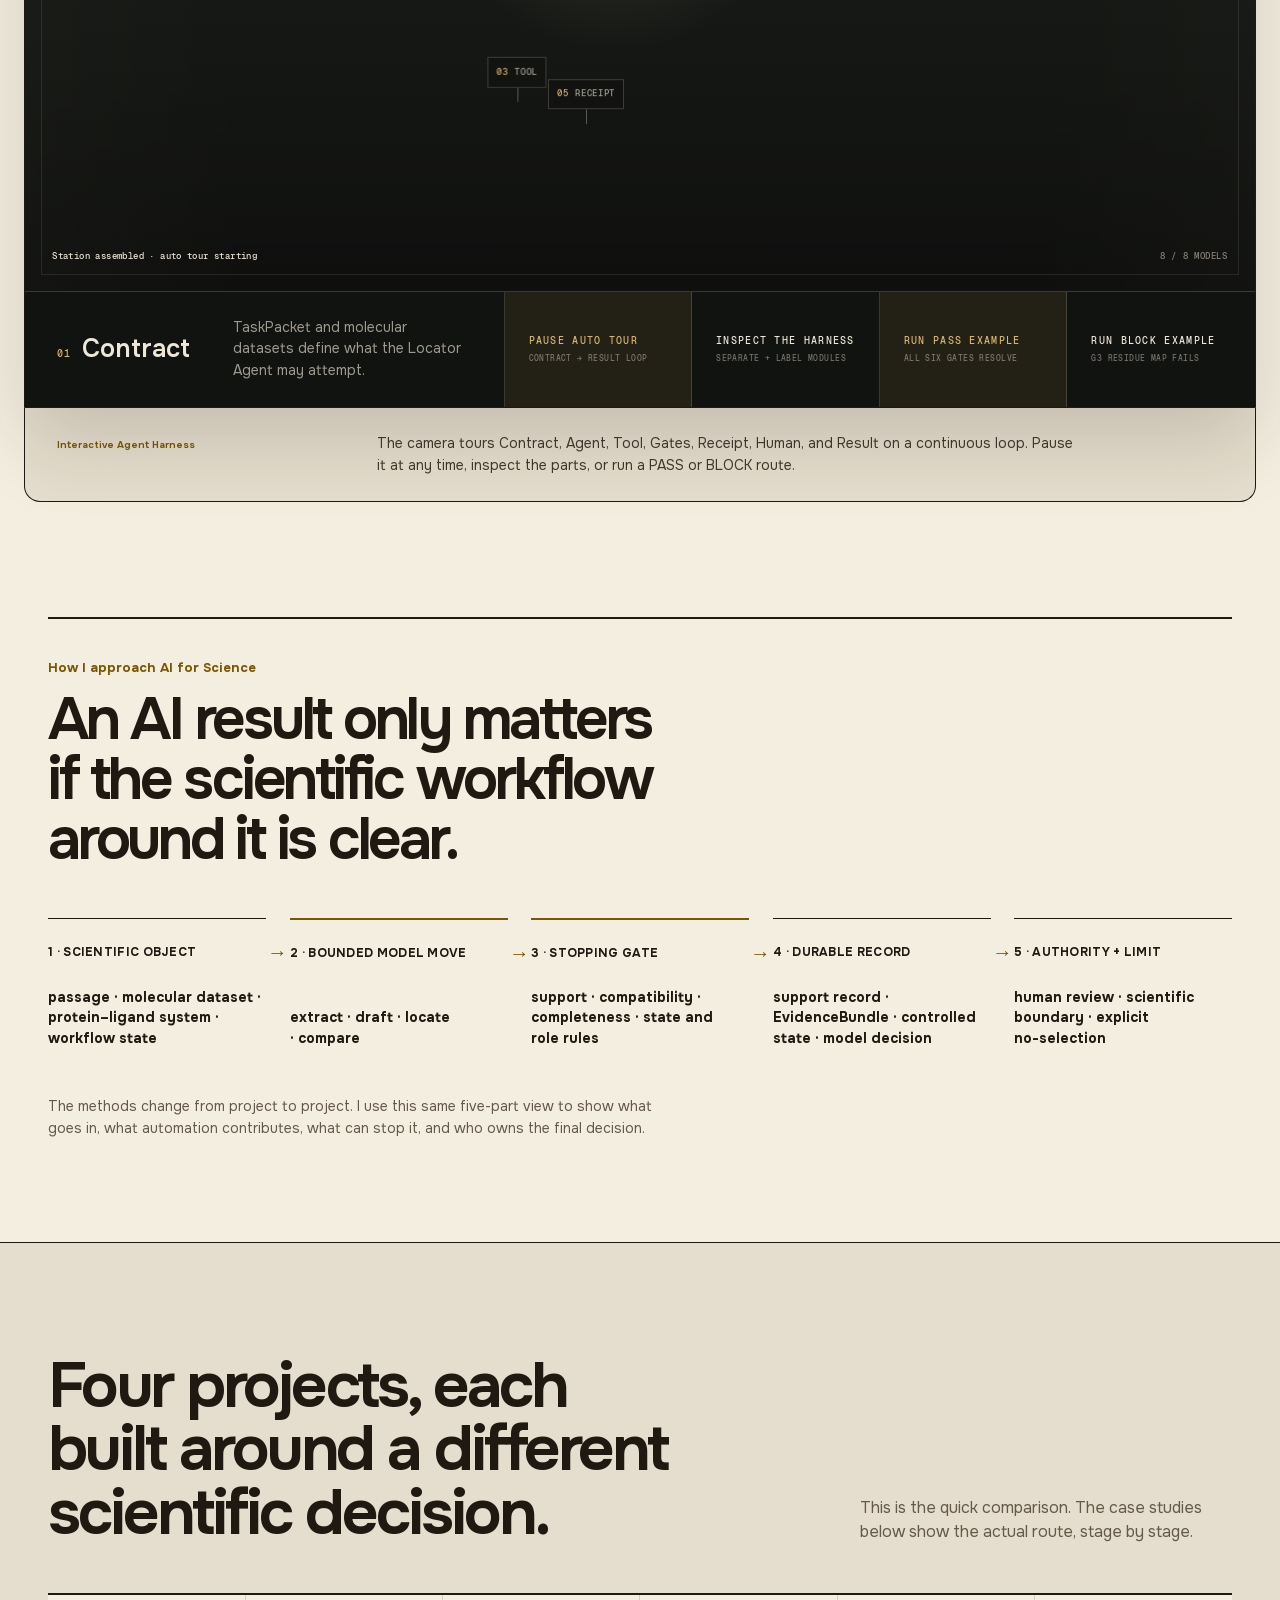
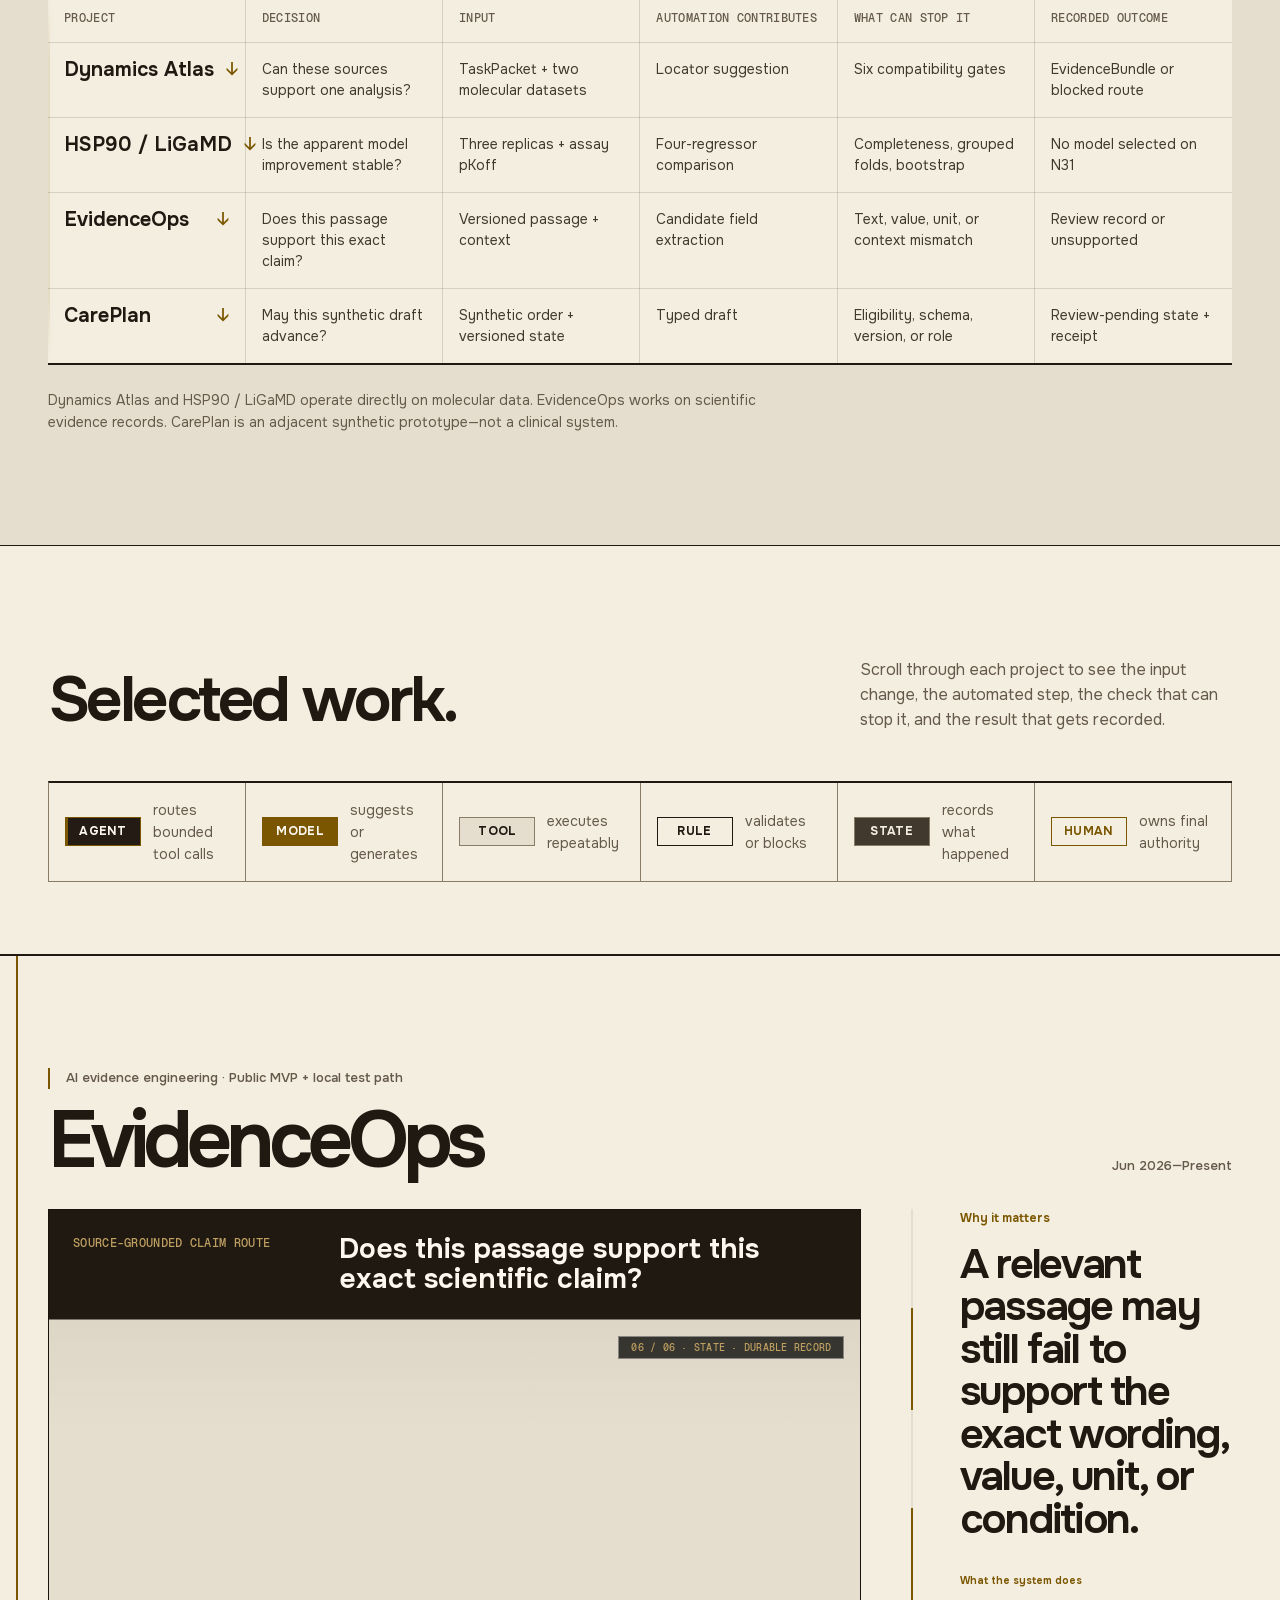
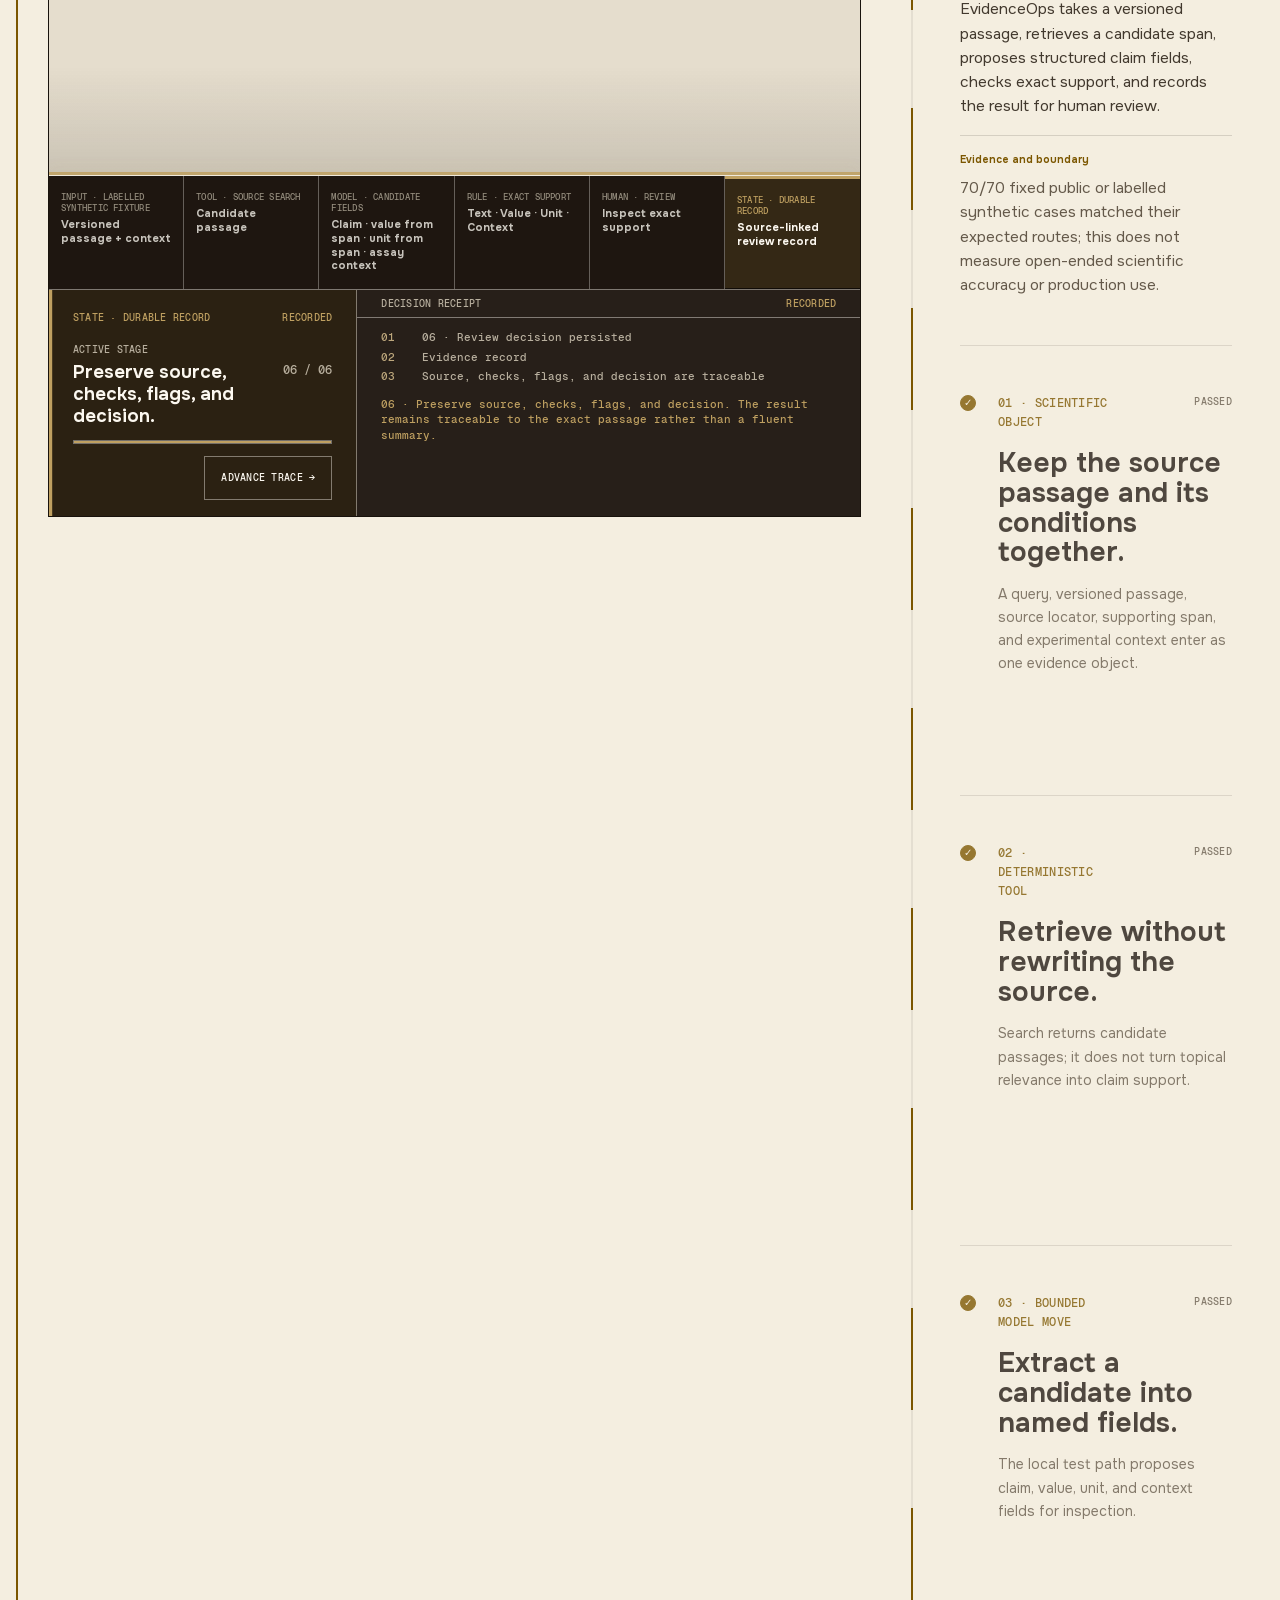
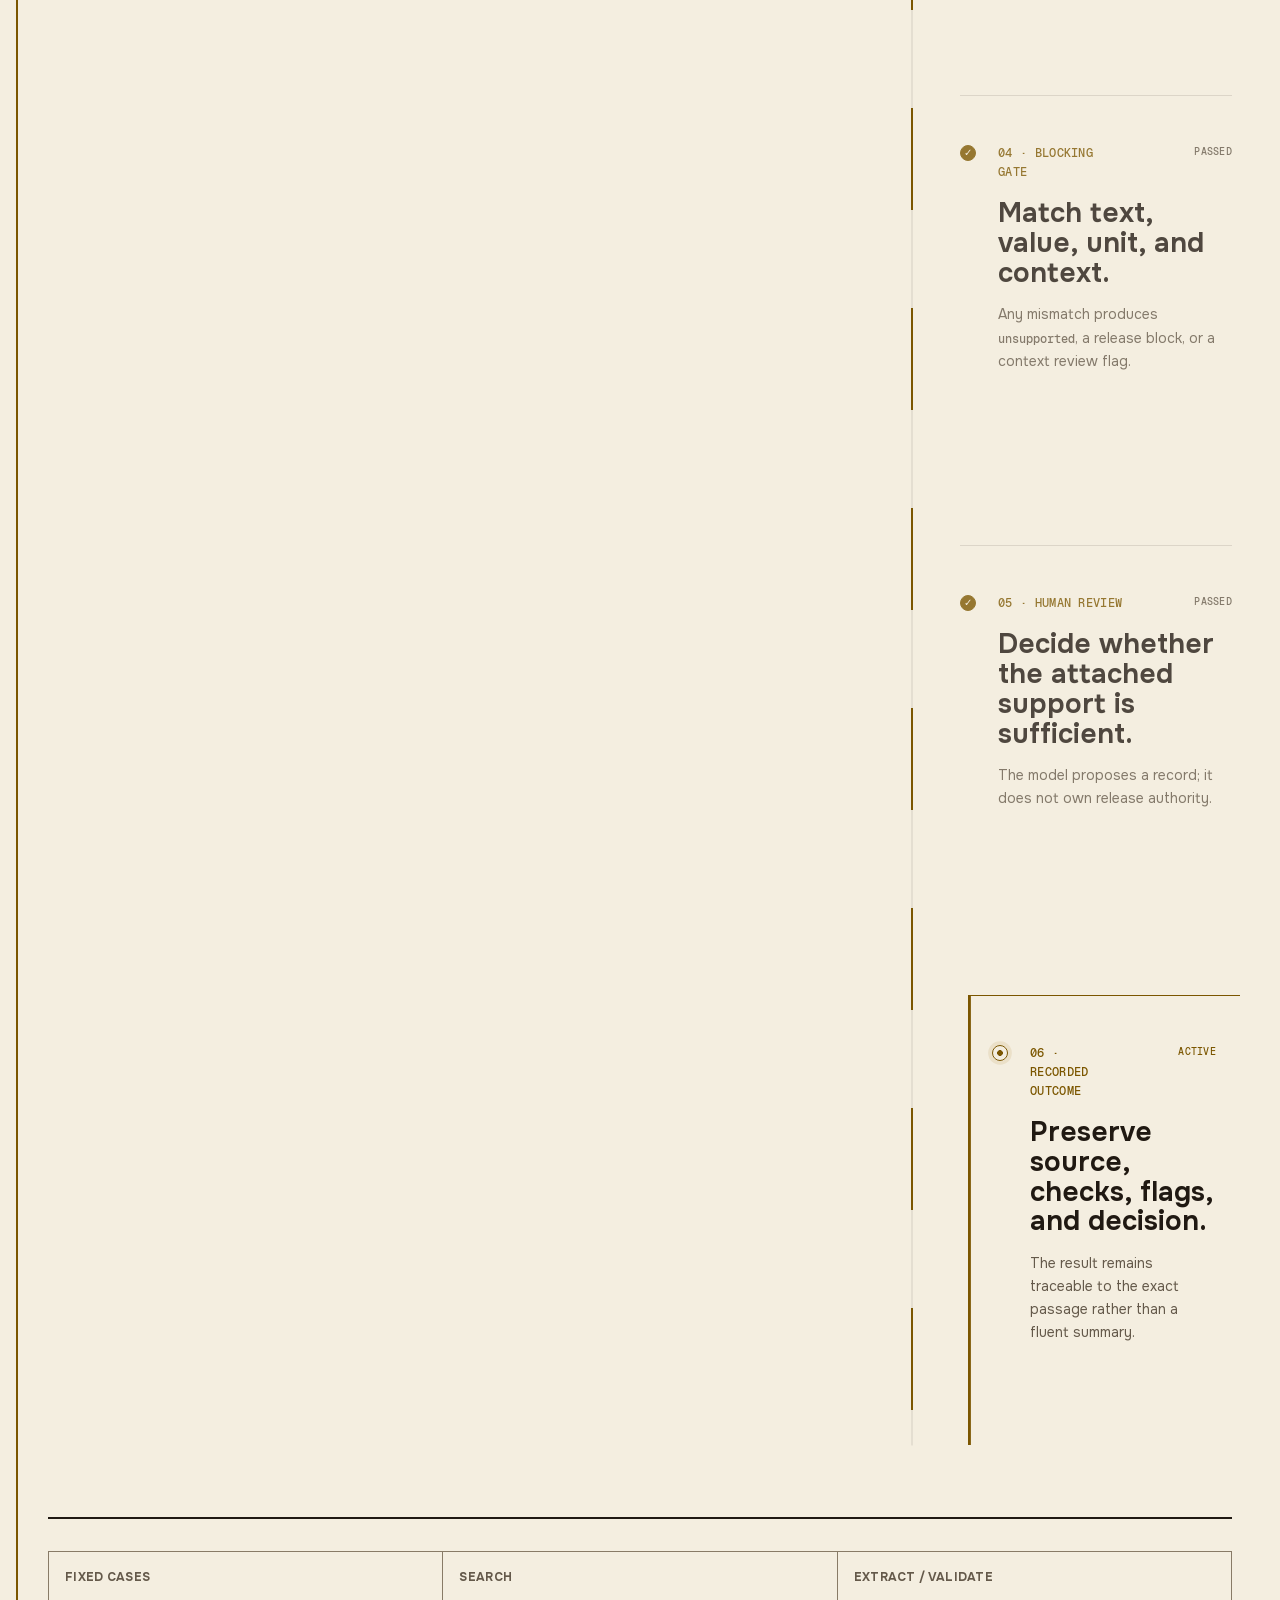
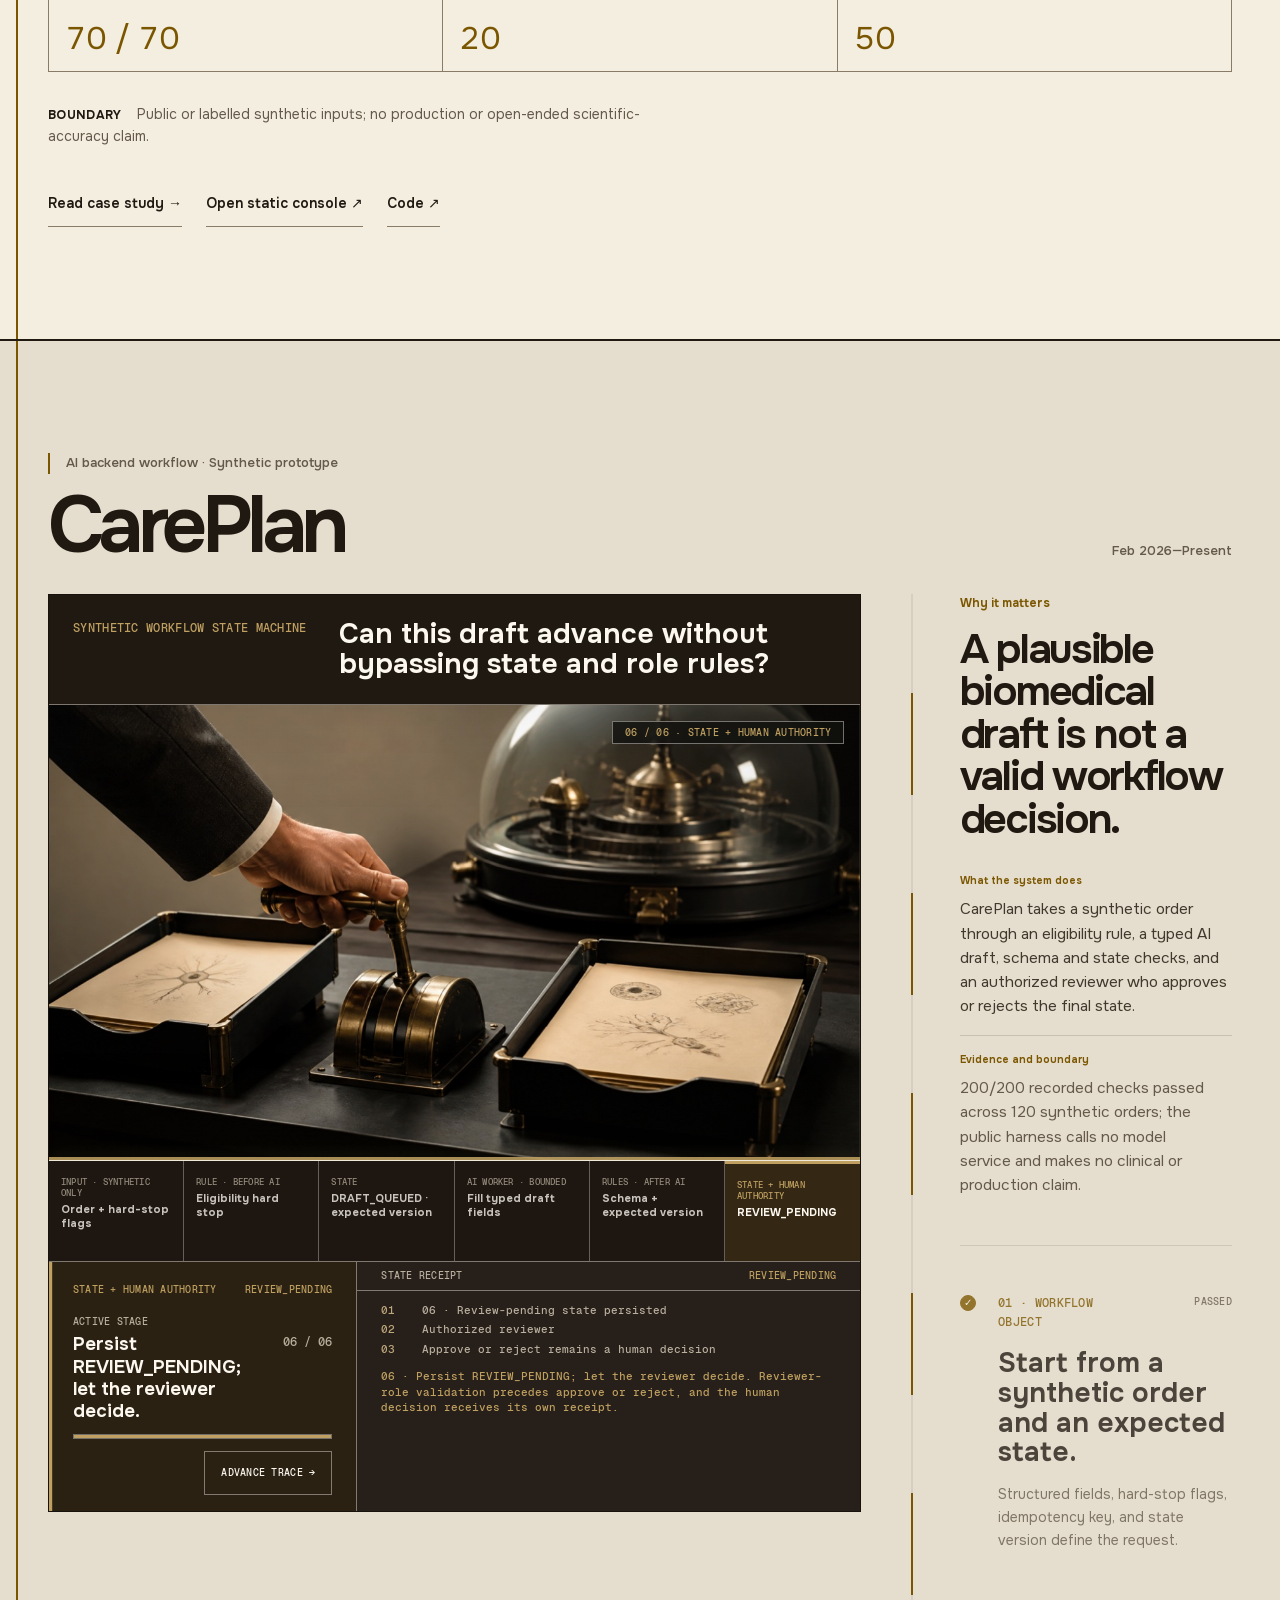
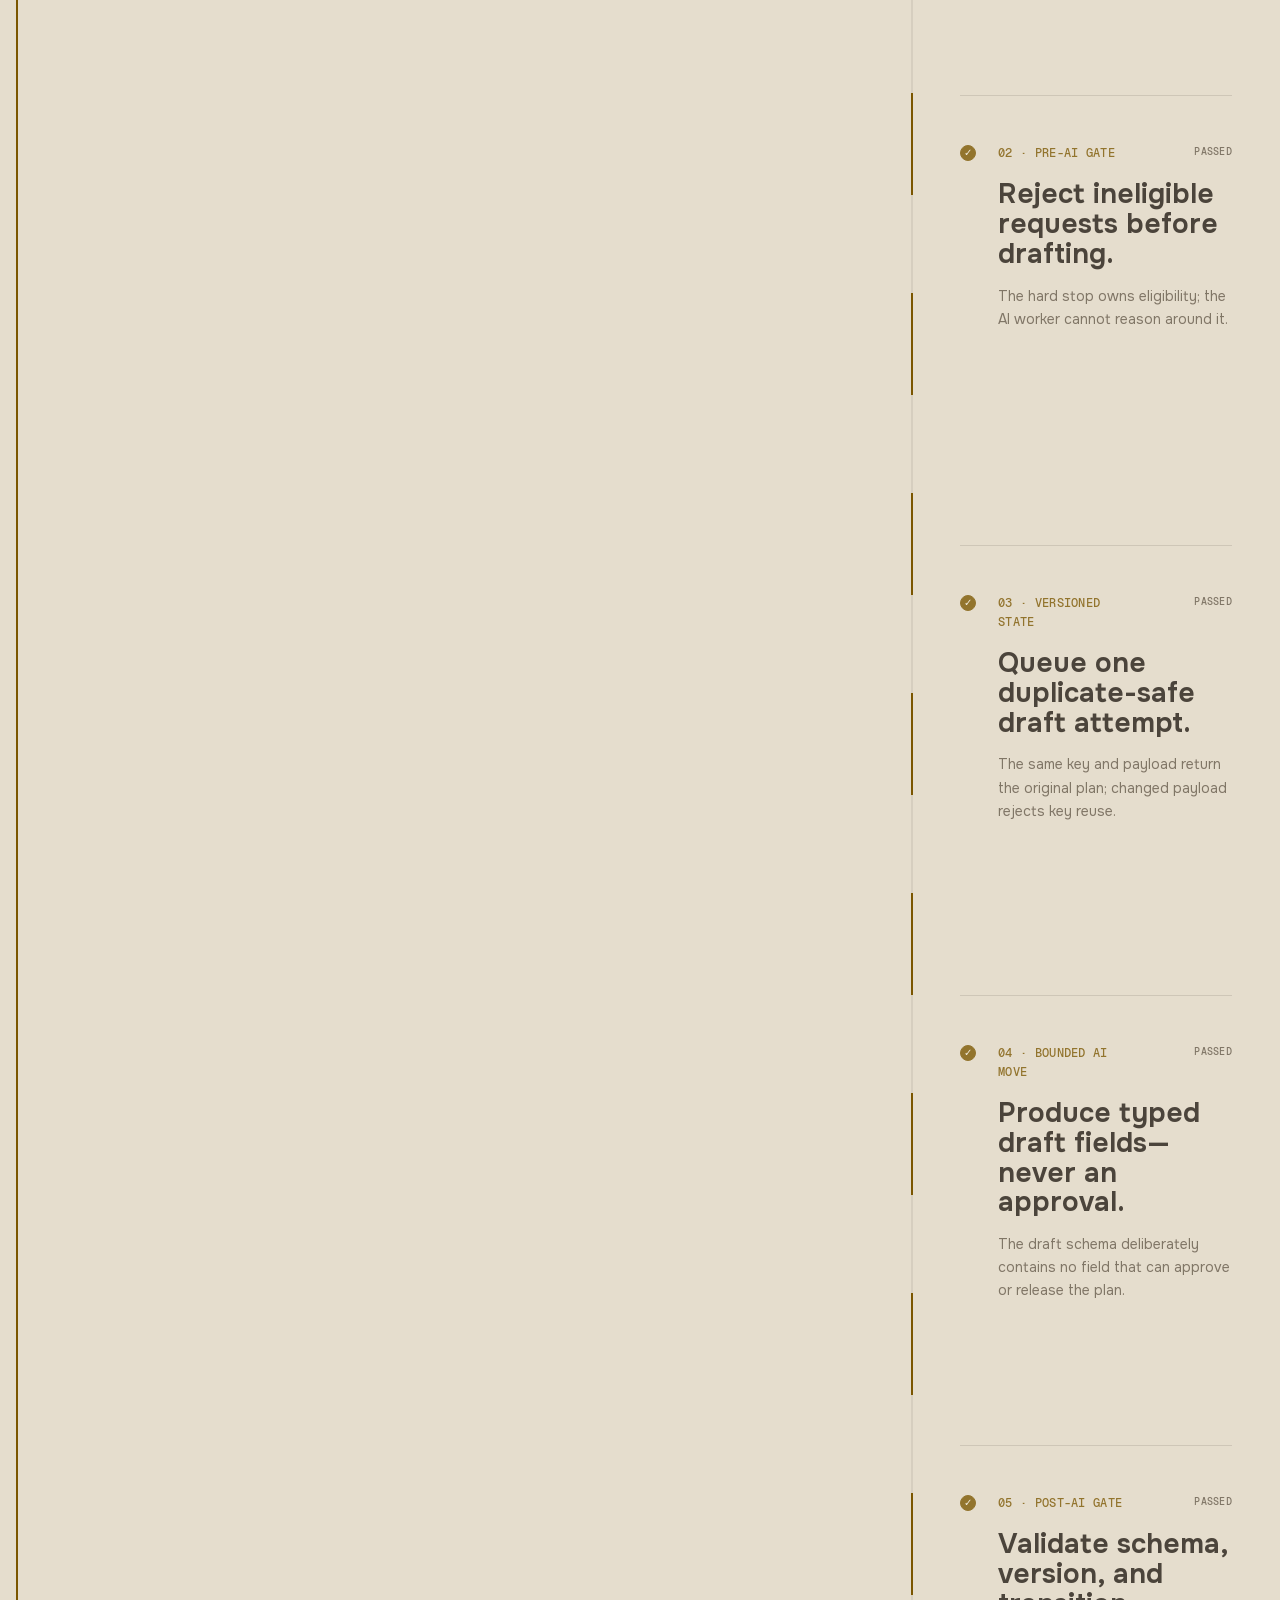
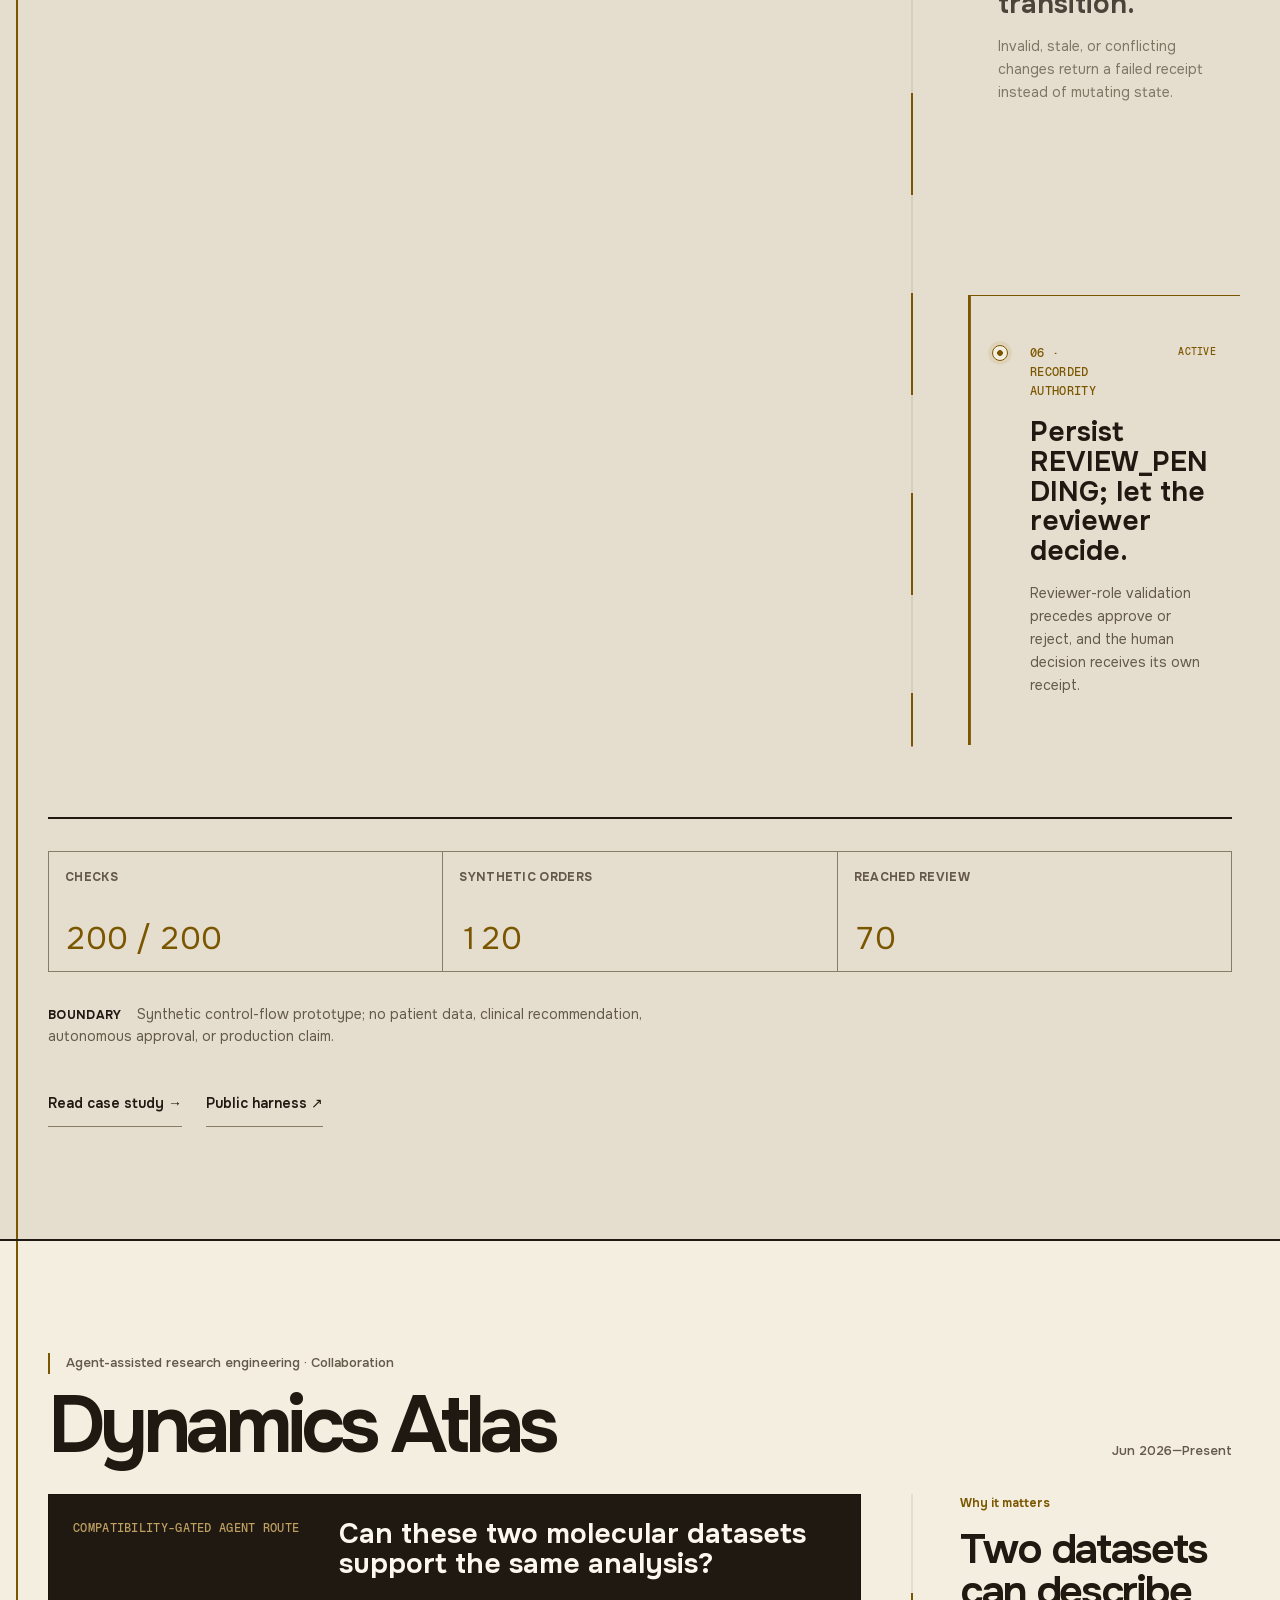
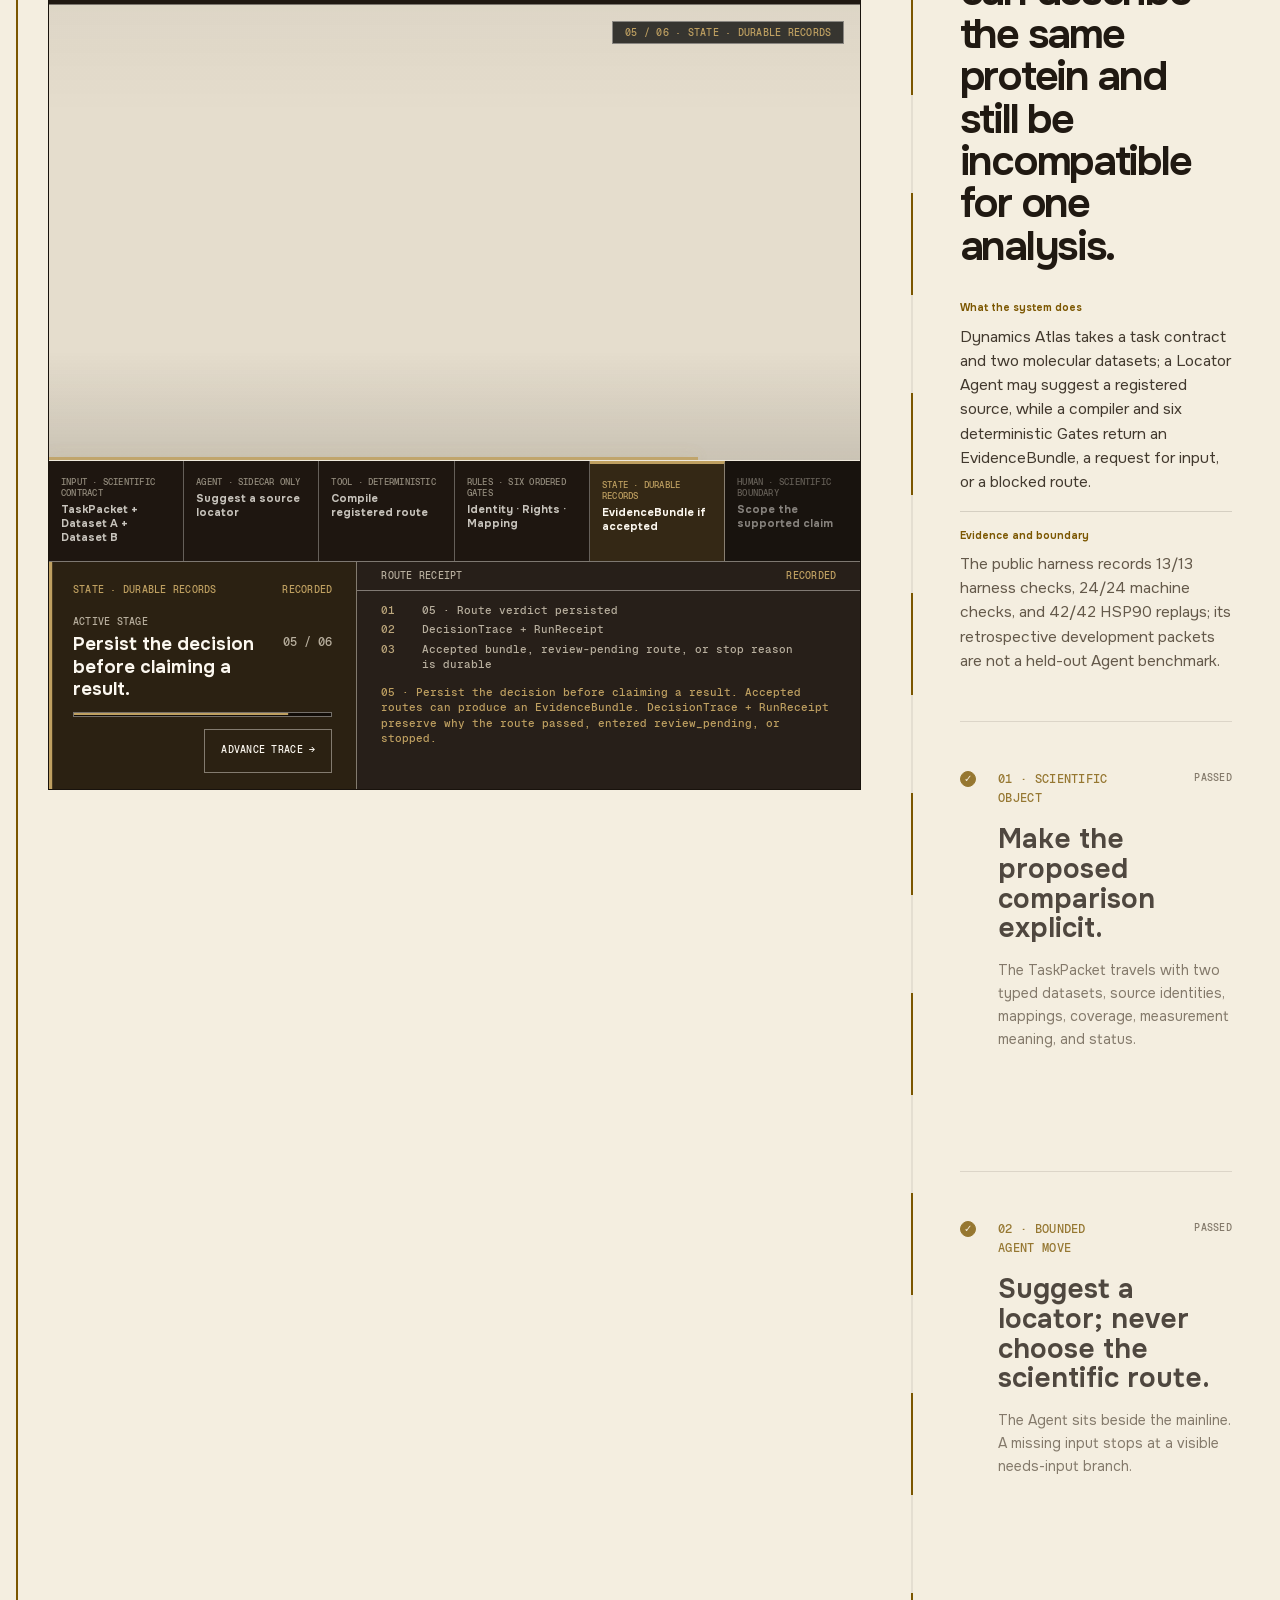
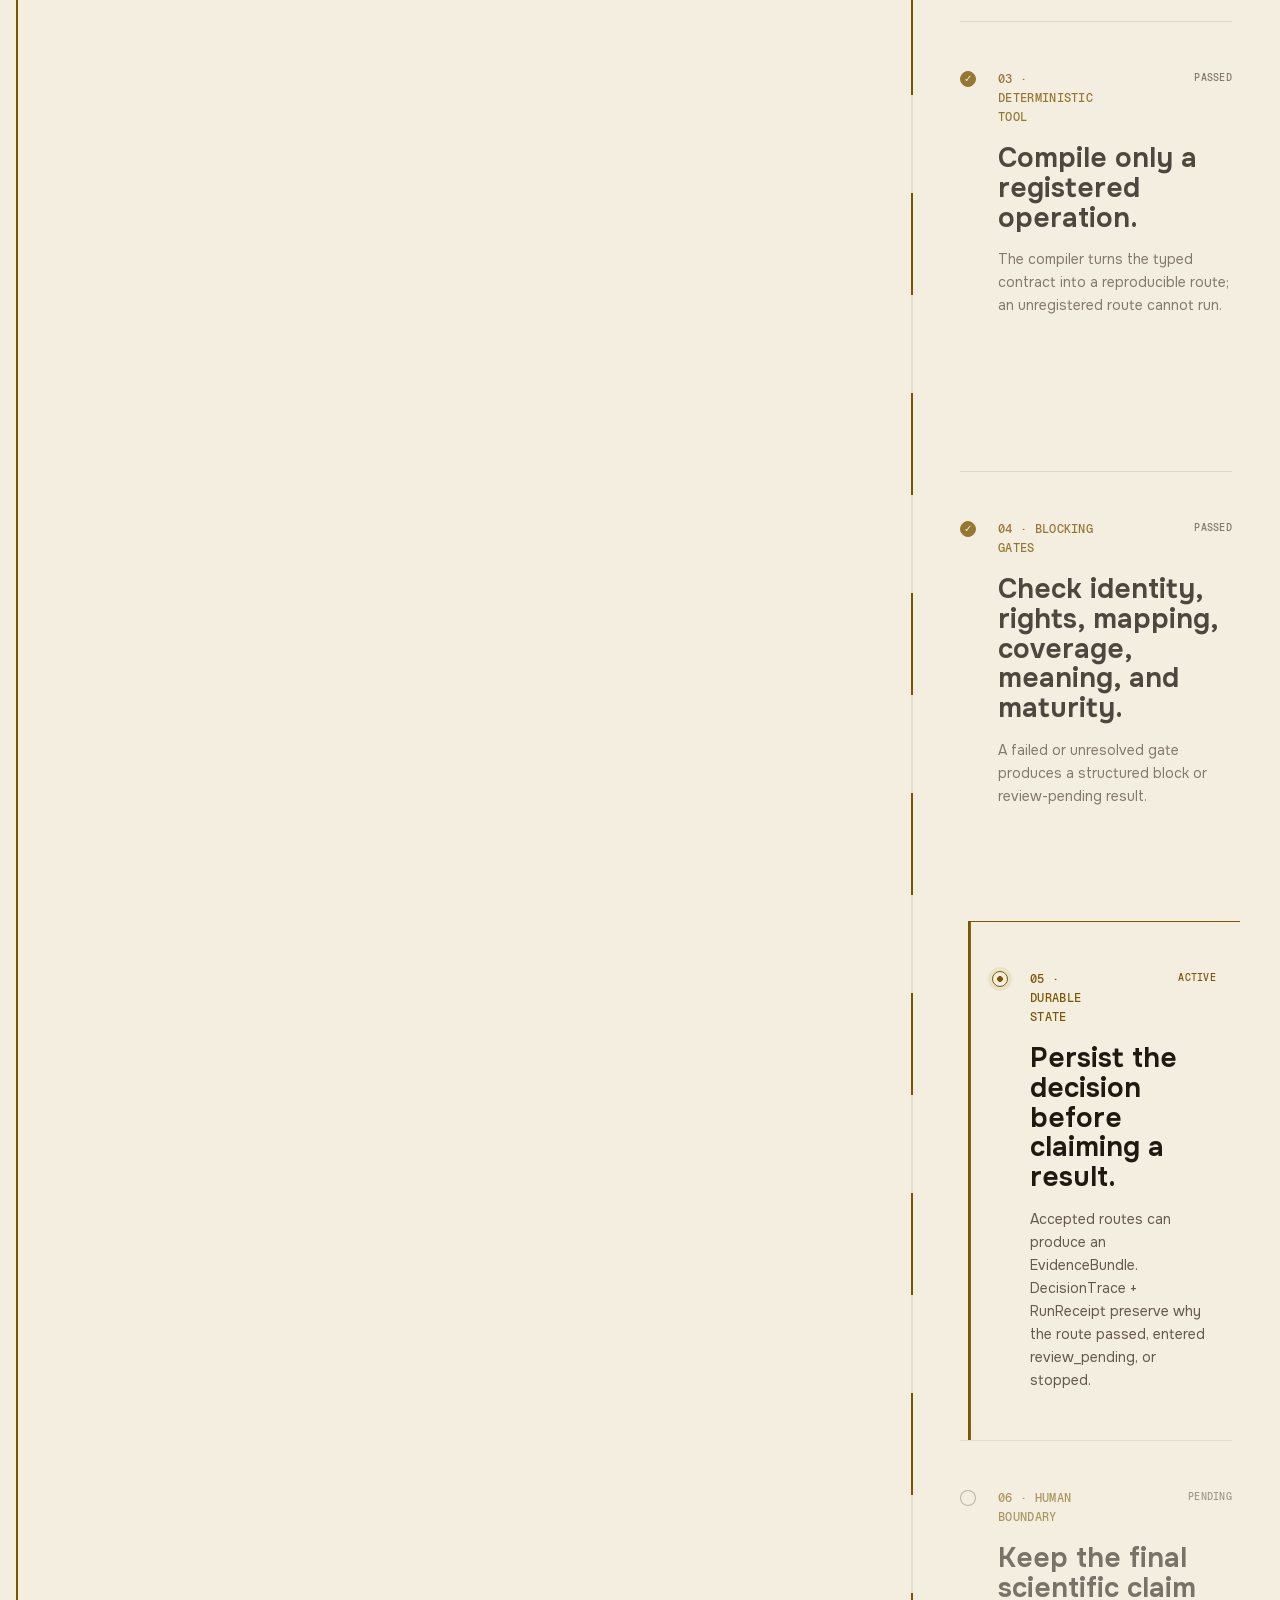
==== commit f2b82495: "Add looping 3D Hero camera tour" ====
--- a/index.html
+++ b/index.html
@@ -52,12 +52,12 @@
   }
   </script>
 
-  <link rel="stylesheet" href="css/styles.css?v=196f3ac">
+  <link rel="stylesheet" href="css/styles.css?v=3587cc8">
   <script defer src="js/vendor/ScrollMagic.min.js?v=003f0f9"></script>
   <script defer src="js/vendor/lottie_light.min.js?v=0e5a569"></script>
   <script defer src="js/vendor/gsap.min.js?v=3c73d76"></script>
   <script defer src="js/vendor/anime.umd.min.js?v=6c1a3ca"></script>
-  <script type="module" src="js/hero-station.js?v=94ff25c"></script>
+  <script type="module" src="js/hero-station.js?v=14a15a9"></script>
   <script defer src="js/motion-library-showcase.js?v=b688470"></script>
   <script defer src="js/site-motion.js?v=445ccd5"></script>
 </head>
@@ -101,7 +101,7 @@
           </figure>
         </div>
 
-        <figure class="hero-station" data-hero-station data-station-state="loading" data-inspection="closed" aria-labelledby="hero-station-title" aria-describedby="hero-station-copy">
+        <figure class="hero-station" data-hero-station data-station-state="loading" data-inspection="closed" data-tour-state="loading" aria-labelledby="hero-station-title" aria-describedby="hero-station-copy">
           <div class="hero-station__frame">
             <header class="hero-station__masthead">
               <p><span>Featured interactive project</span><small>Dynamics Atlas · Agent workflow</small></p>
@@ -109,7 +109,7 @@
               <div class="hero-station__load" aria-hidden="true"><i></i></div>
             </header>
 
-            <div class="hero-station__viewport" data-station-viewport tabindex="0" role="region" aria-label="Interactive 3D Agent Harness. Choose Inspect the harness to separate and label its parts. Select a labelled module to focus it. Drag horizontally or use the left and right arrow keys to rotate. Press Escape or R to restore the assembled view.">
+            <div class="hero-station__viewport" data-station-viewport tabindex="0" role="region" aria-label="Interactive 3D Agent Harness. An automatic camera tour loops through Contract, Agent, Tool, Gates, Receipt, Human, and Result. Use Pause auto tour, drag, or choose a control to take over. Press Escape or R to restore the assembled view.">
               <img class="hero-station__fallback" data-station-fallback src="images/hero-3d-source/hero-agent-harness-master-v2.png" alt="Concept illustration of a scientific Agent Harness with an input dock, particle specimen, tools, six gates, split outputs, and an external human authority lever" width="1536" height="1024" decoding="async">
               <canvas class="hero-station__canvas" data-station-canvas aria-hidden="true"></canvas>
               <span class="hero-station__reticle" aria-hidden="true"></span>
@@ -197,7 +197,7 @@
                 <output data-station-status aria-live="polite">Loading central harness</output>
                 <span data-station-payload>0 / 8 models</span>
               </div>
-              <p class="hero-station__hint">Drag ±12° · ← → rotate · Esc / R assemble</p>
+              <p class="hero-station__hint">Auto tour loops · drag to take over · Esc / R assemble</p>
             </div>
 
             <div class="hero-station__console">
@@ -206,6 +206,9 @@
                 <p data-stage-copy>TaskPacket and molecular datasets define what the Locator Agent may attempt.</p>
               </div>
               <div class="hero-station__controls" aria-label="Hero station controls">
+                <button type="button" data-station-tour aria-pressed="true" disabled>
+                  <span>Pause auto tour</span><small>Contract → Result loop</small>
+                </button>
                 <button type="button" data-station-inspect aria-pressed="false" disabled>
                   <span>Inspect the harness</span><small>separate + label modules</small>
                 </button>
@@ -220,7 +223,7 @@
           </div>
           <figcaption>
             <span>Interactive Agent Harness</span>
-            <p id="hero-station-copy">Open the machine to see Contract, Agent, Tool, Gates, Receipt, Human, and Result. Then run a PASS or BLOCK example and watch the route move.</p>
+            <p id="hero-station-copy">The camera tours Contract, Agent, Tool, Gates, Receipt, Human, and Result on a continuous loop. Pause it at any time, inspect the parts, or run a PASS or BLOCK route.</p>
           </figcaption>
         </figure>
 
--- a/css/styles.css
+++ b/css/styles.css
@@ -7605,7 +7605,7 @@
 
 .hero-station__controls {
   display: grid;
-  grid-template-columns: repeat(3, minmax(8.5rem, 1fr));
+  grid-template-columns: repeat(4, minmax(7.5rem, 1fr));
   border-left: var(--rule-hair) solid rgb(238 231 215 / 0.18);
 }
 
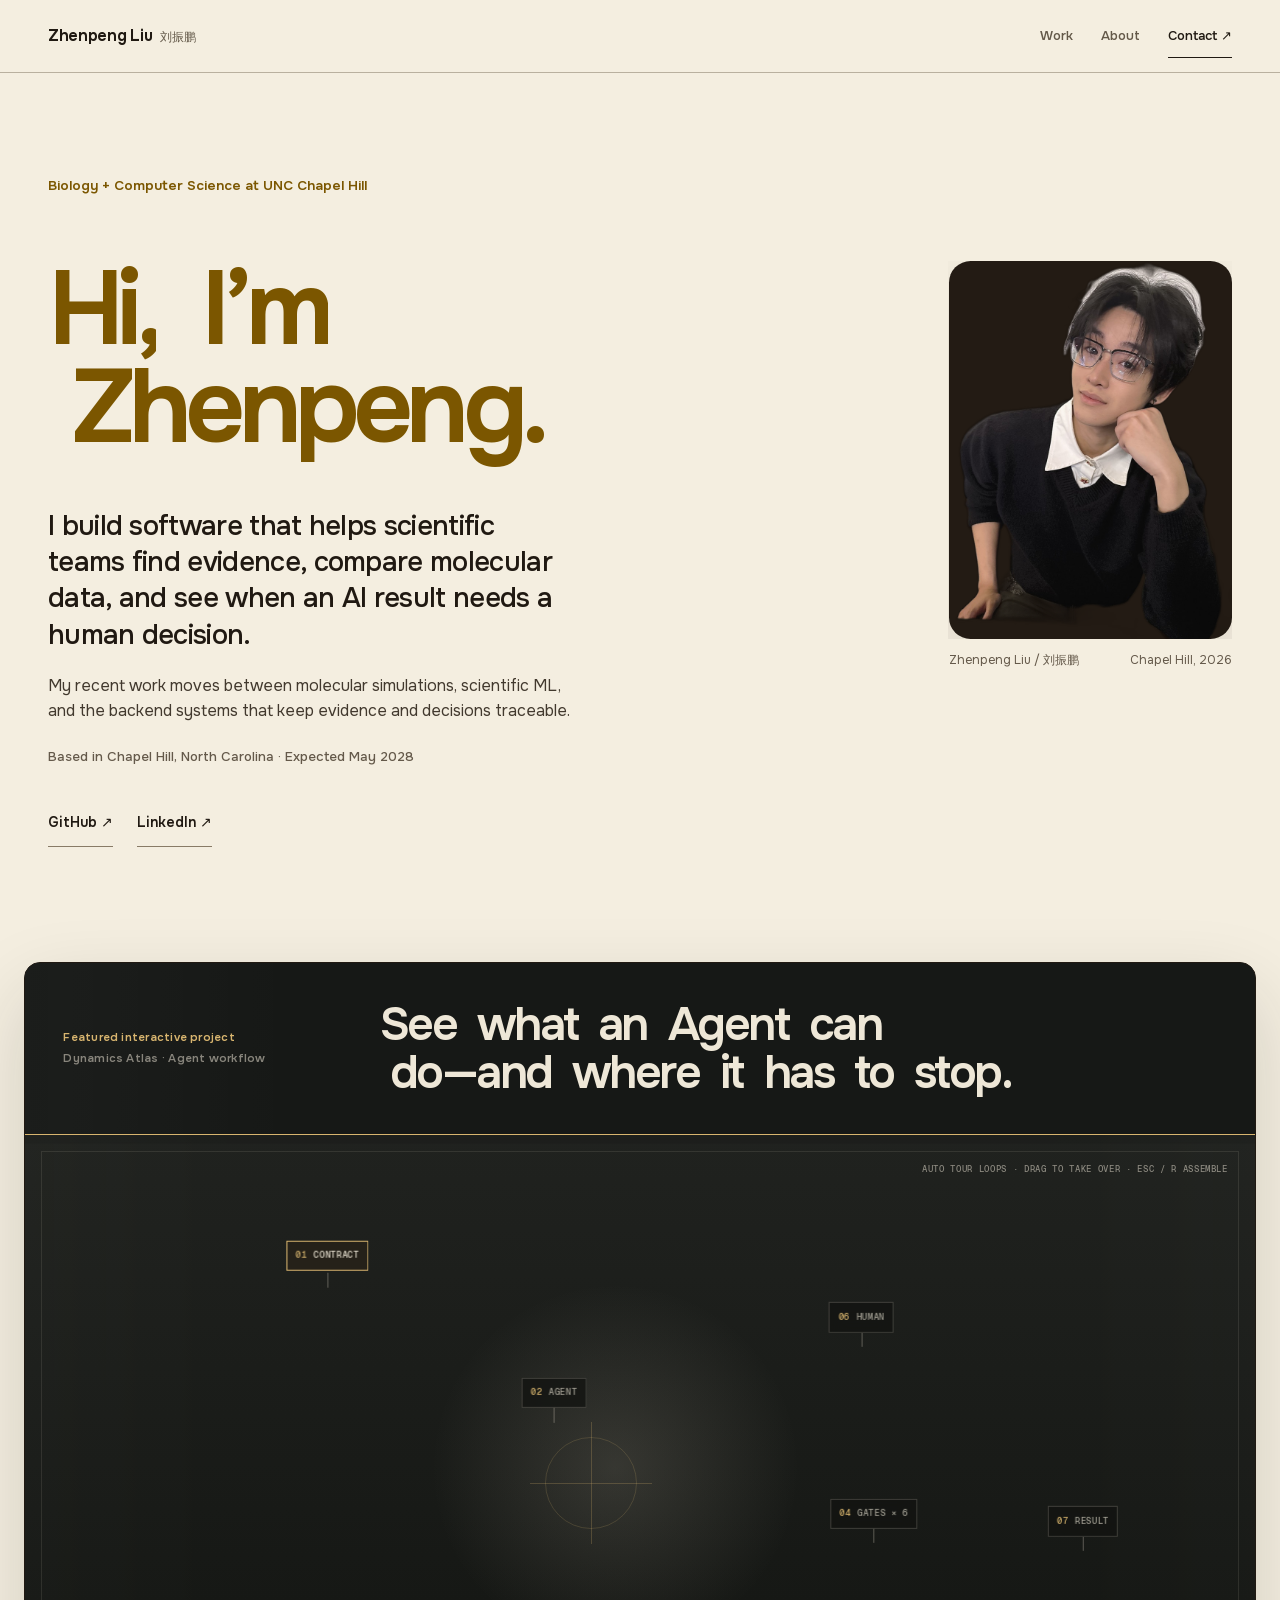
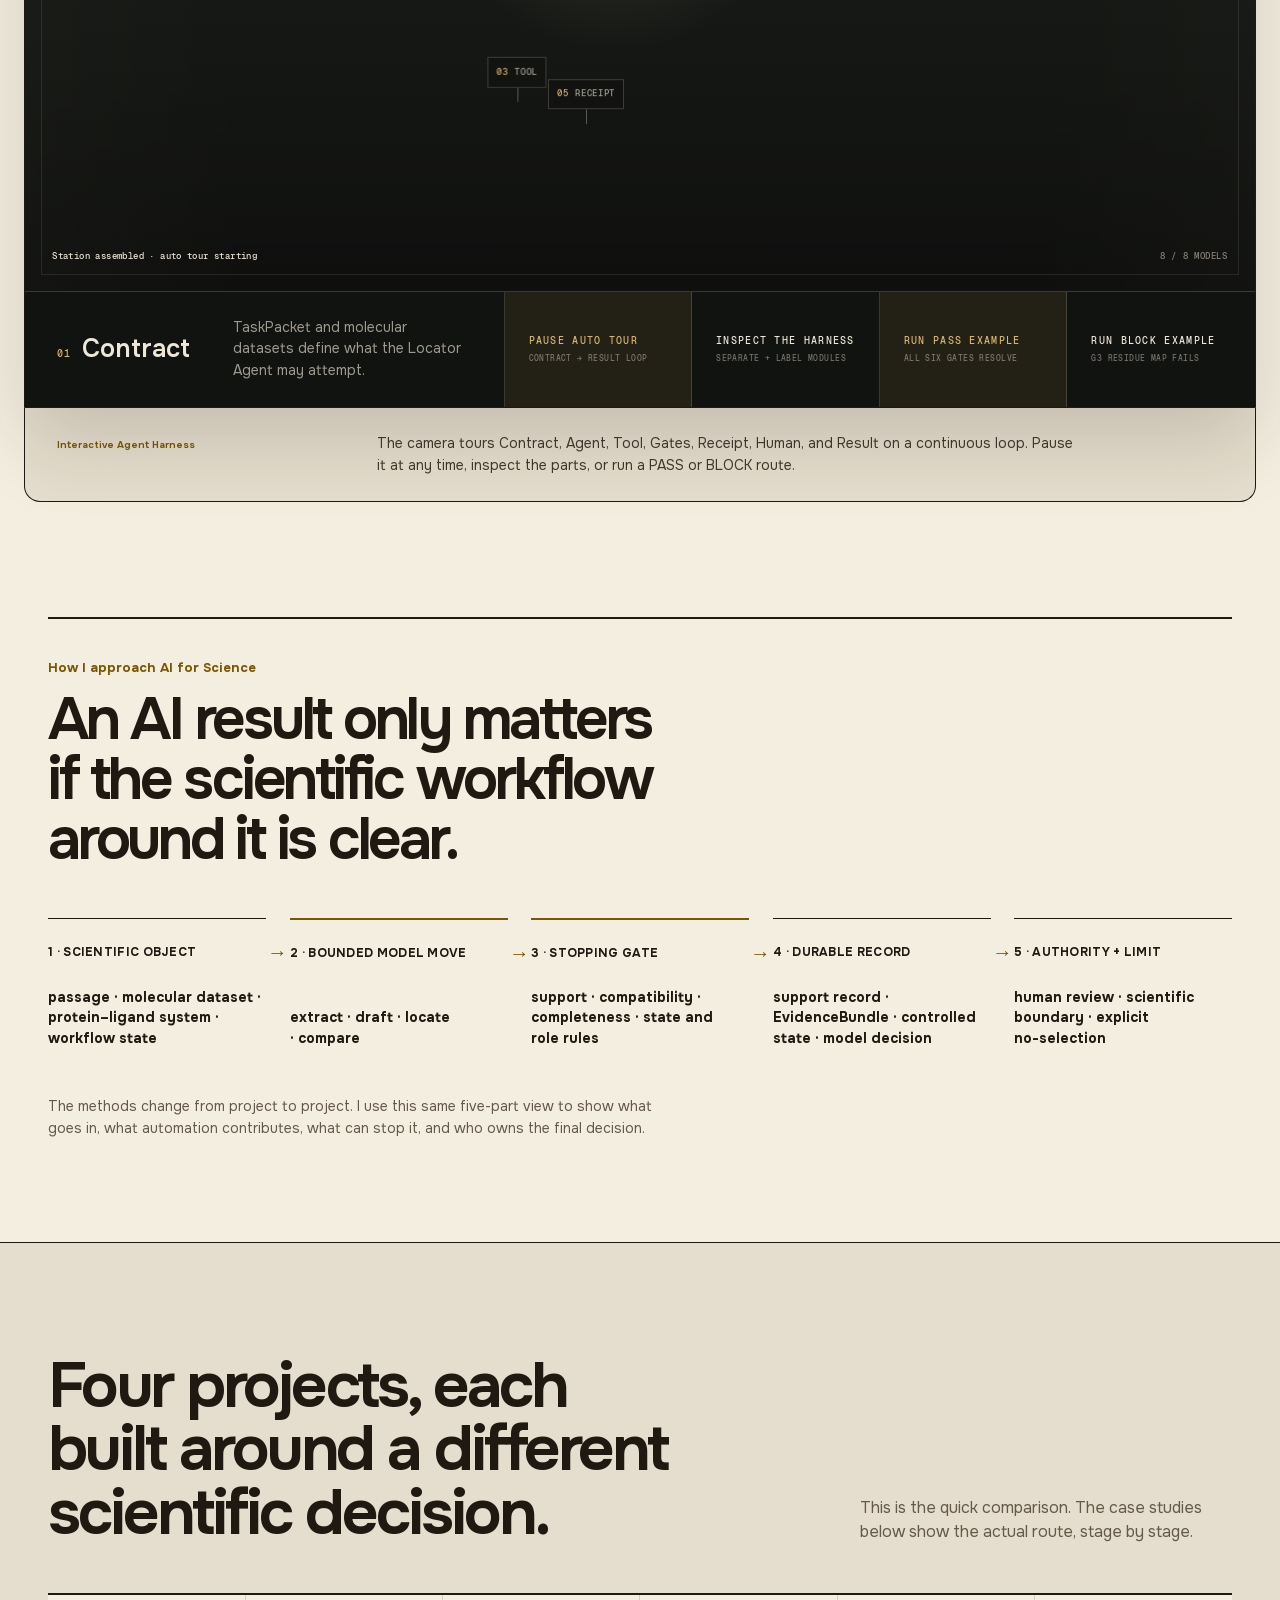
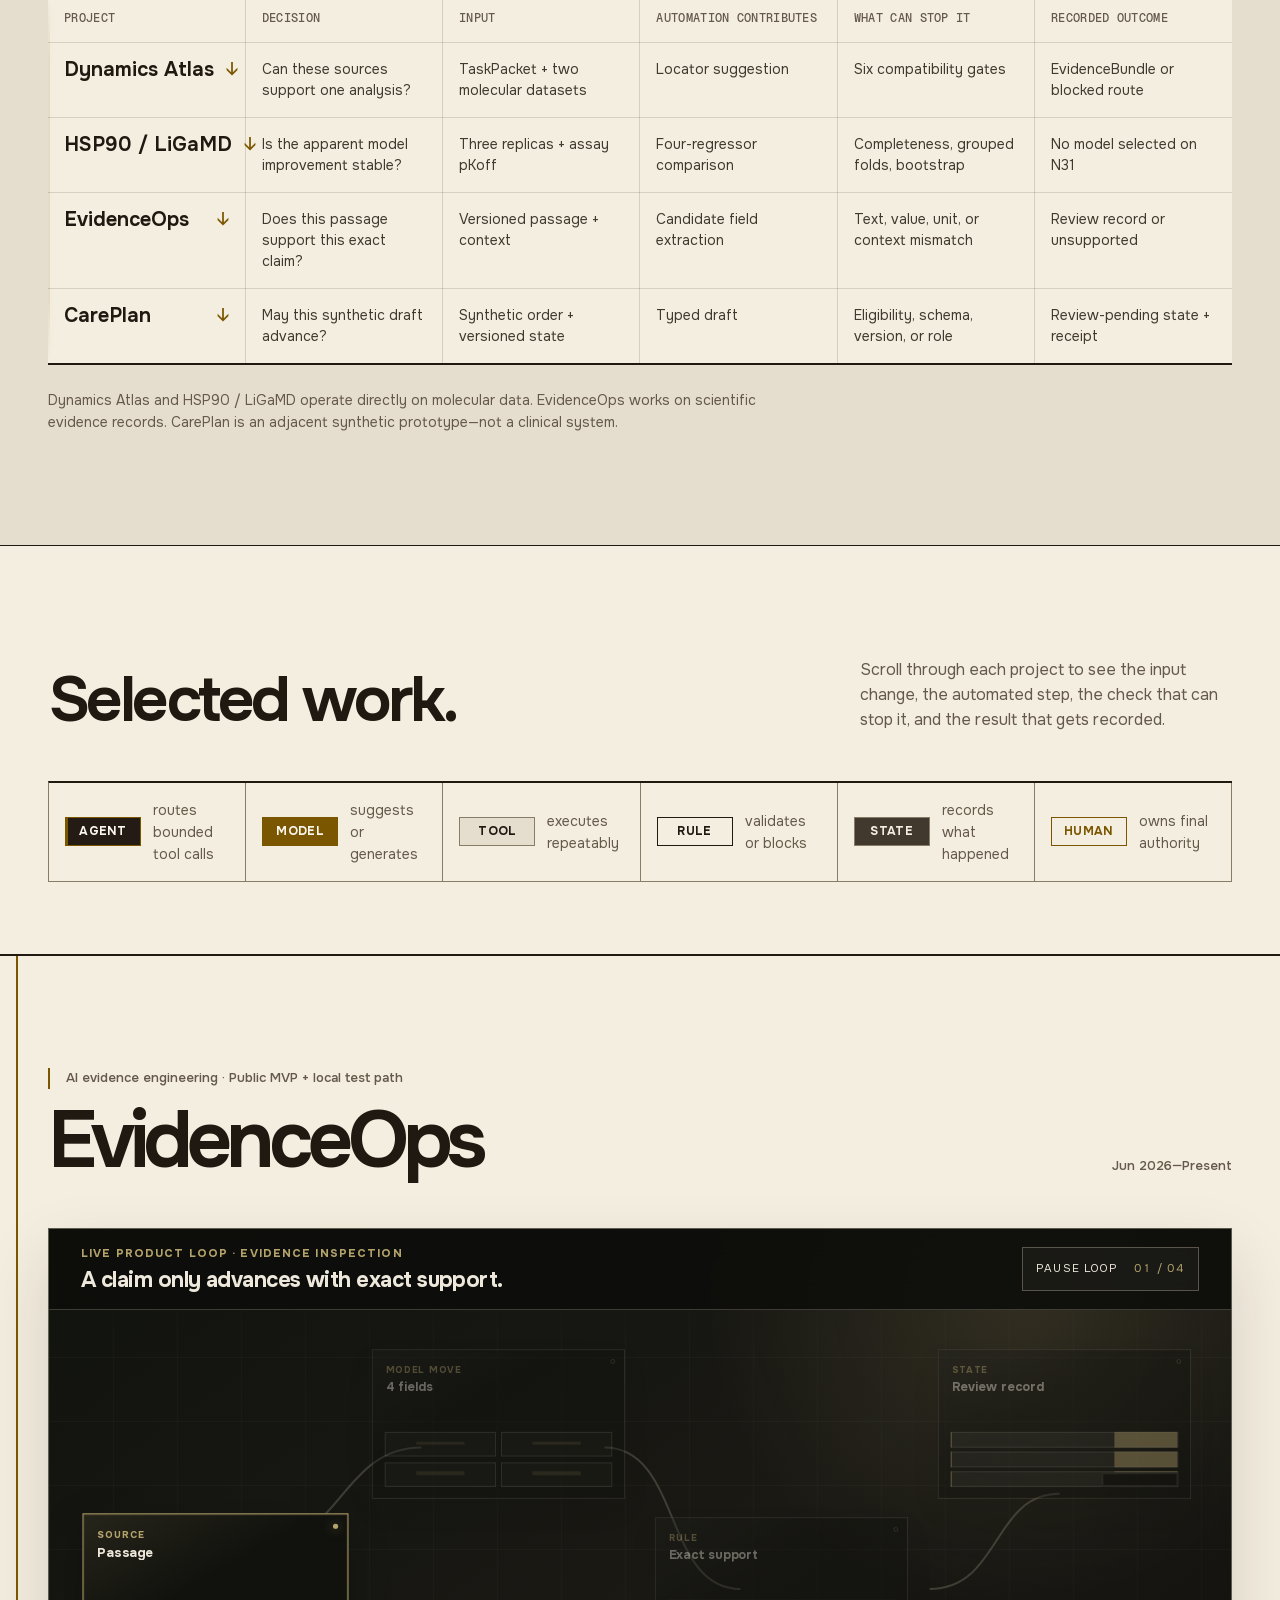
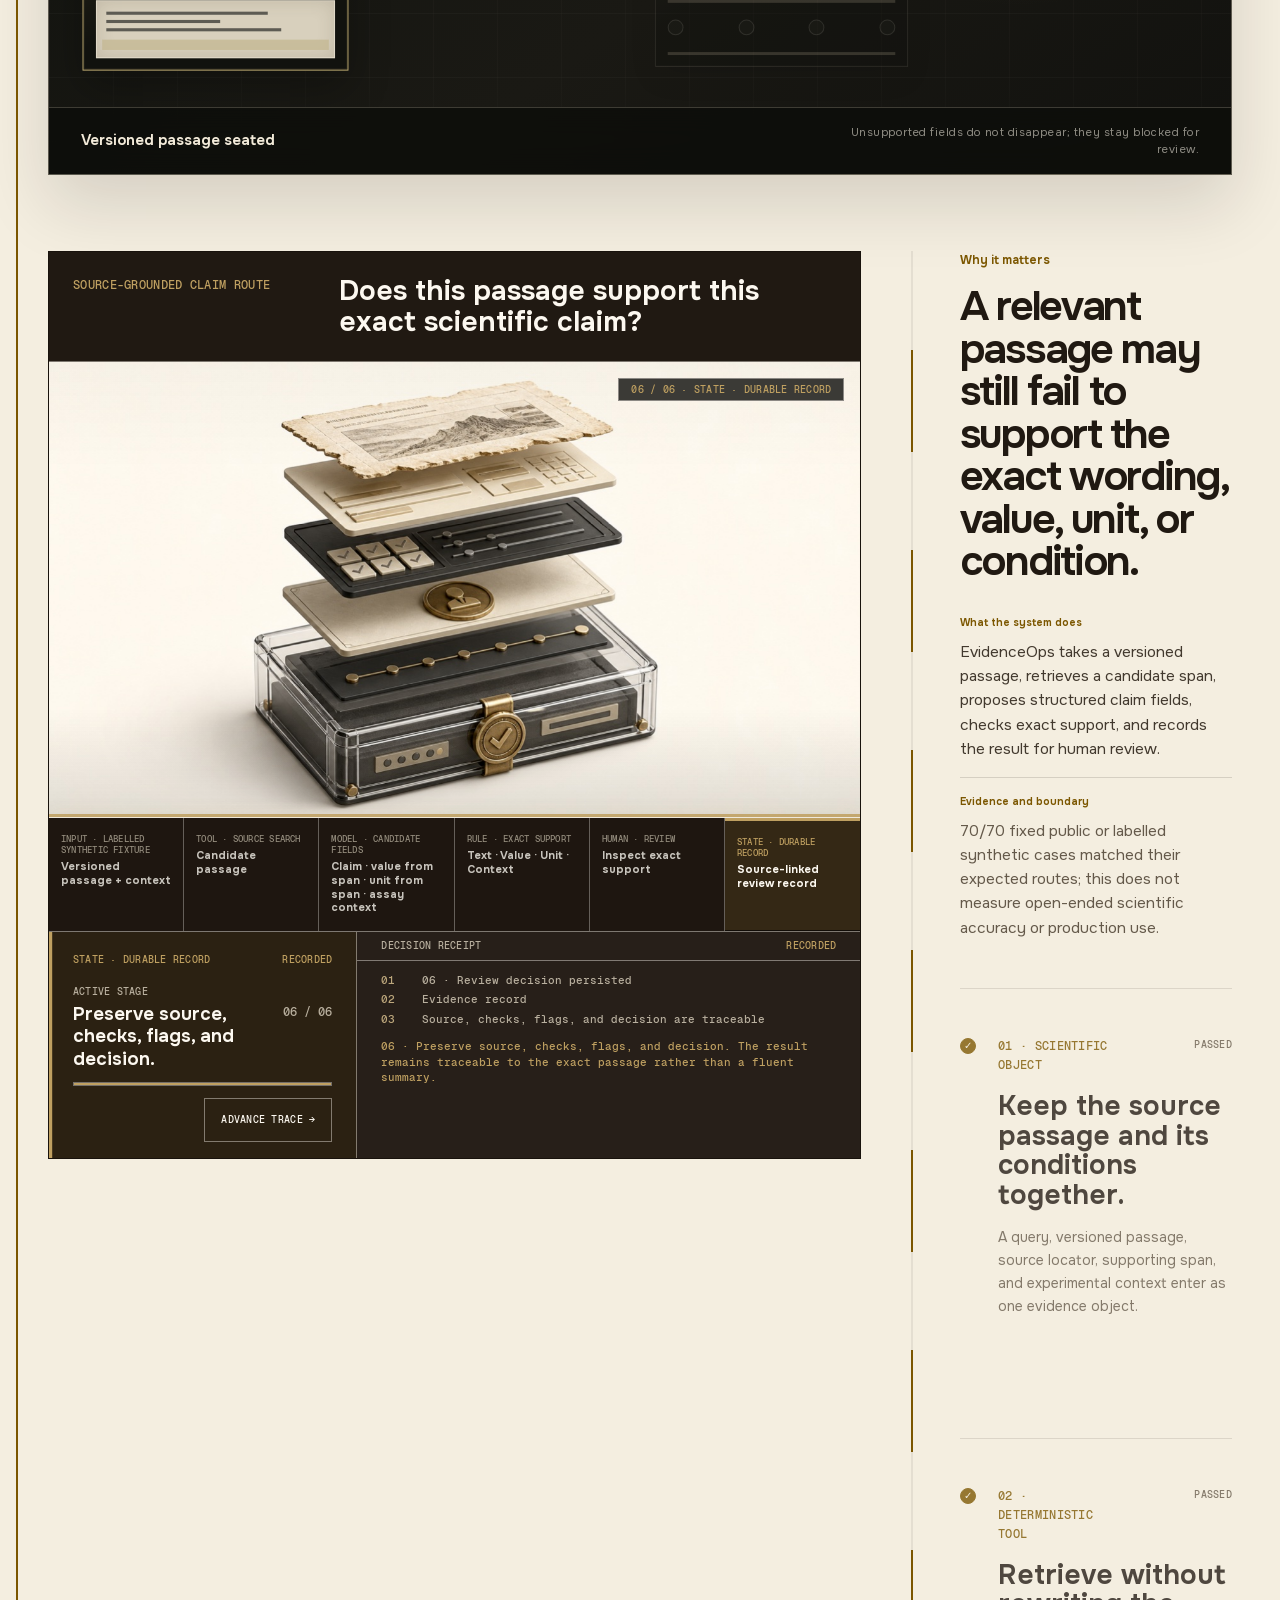
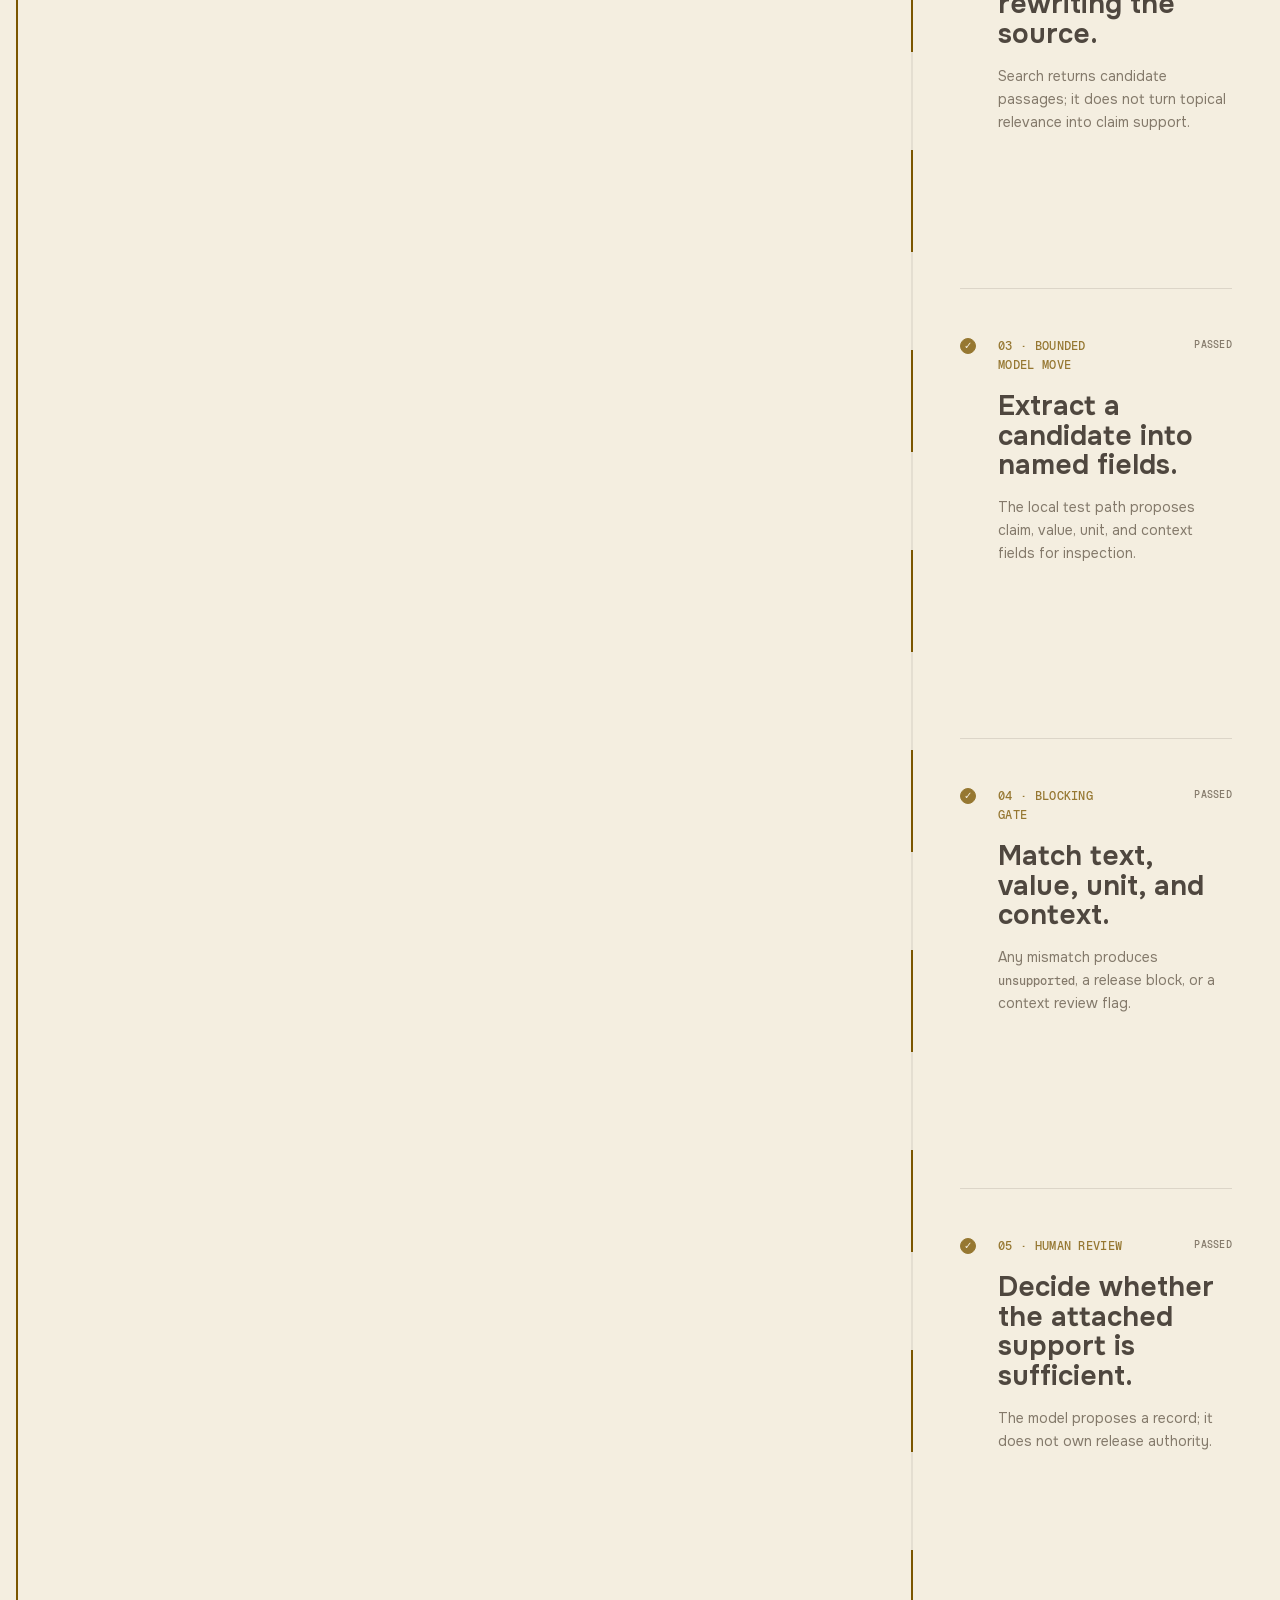
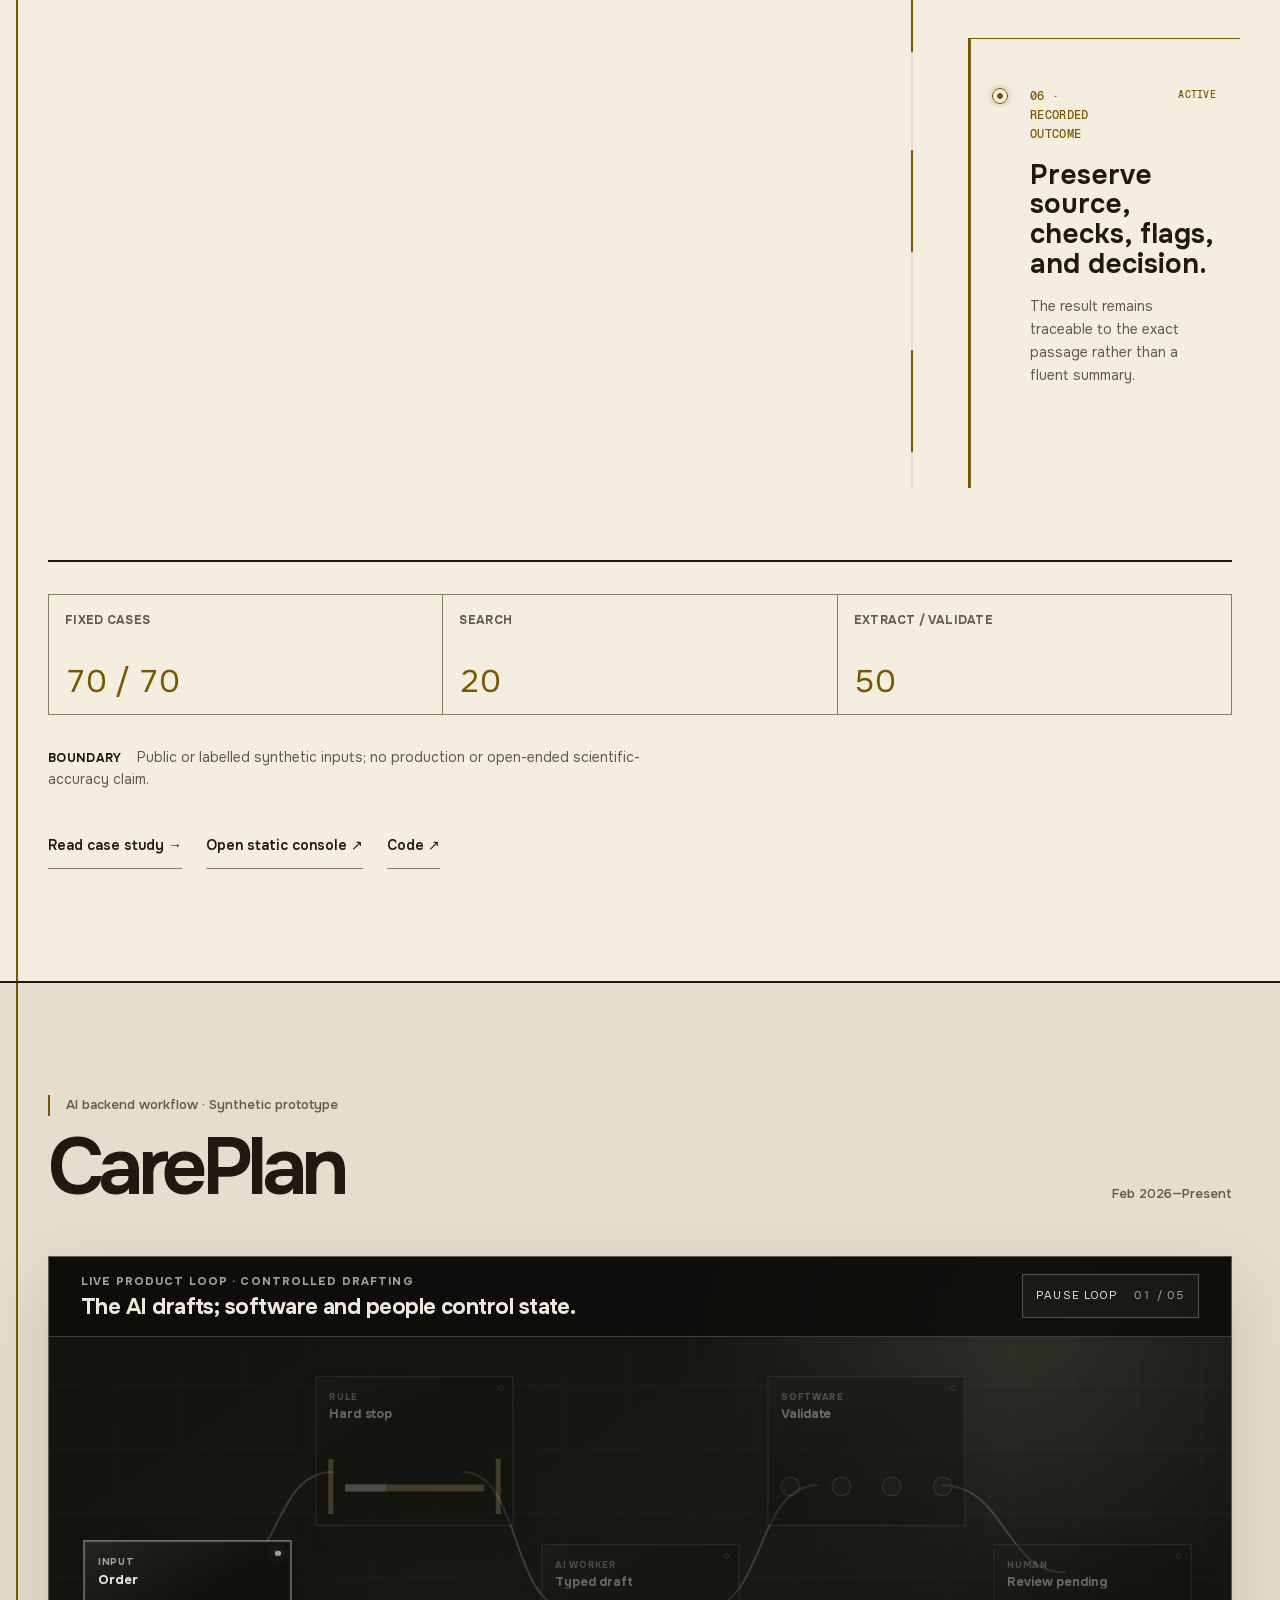
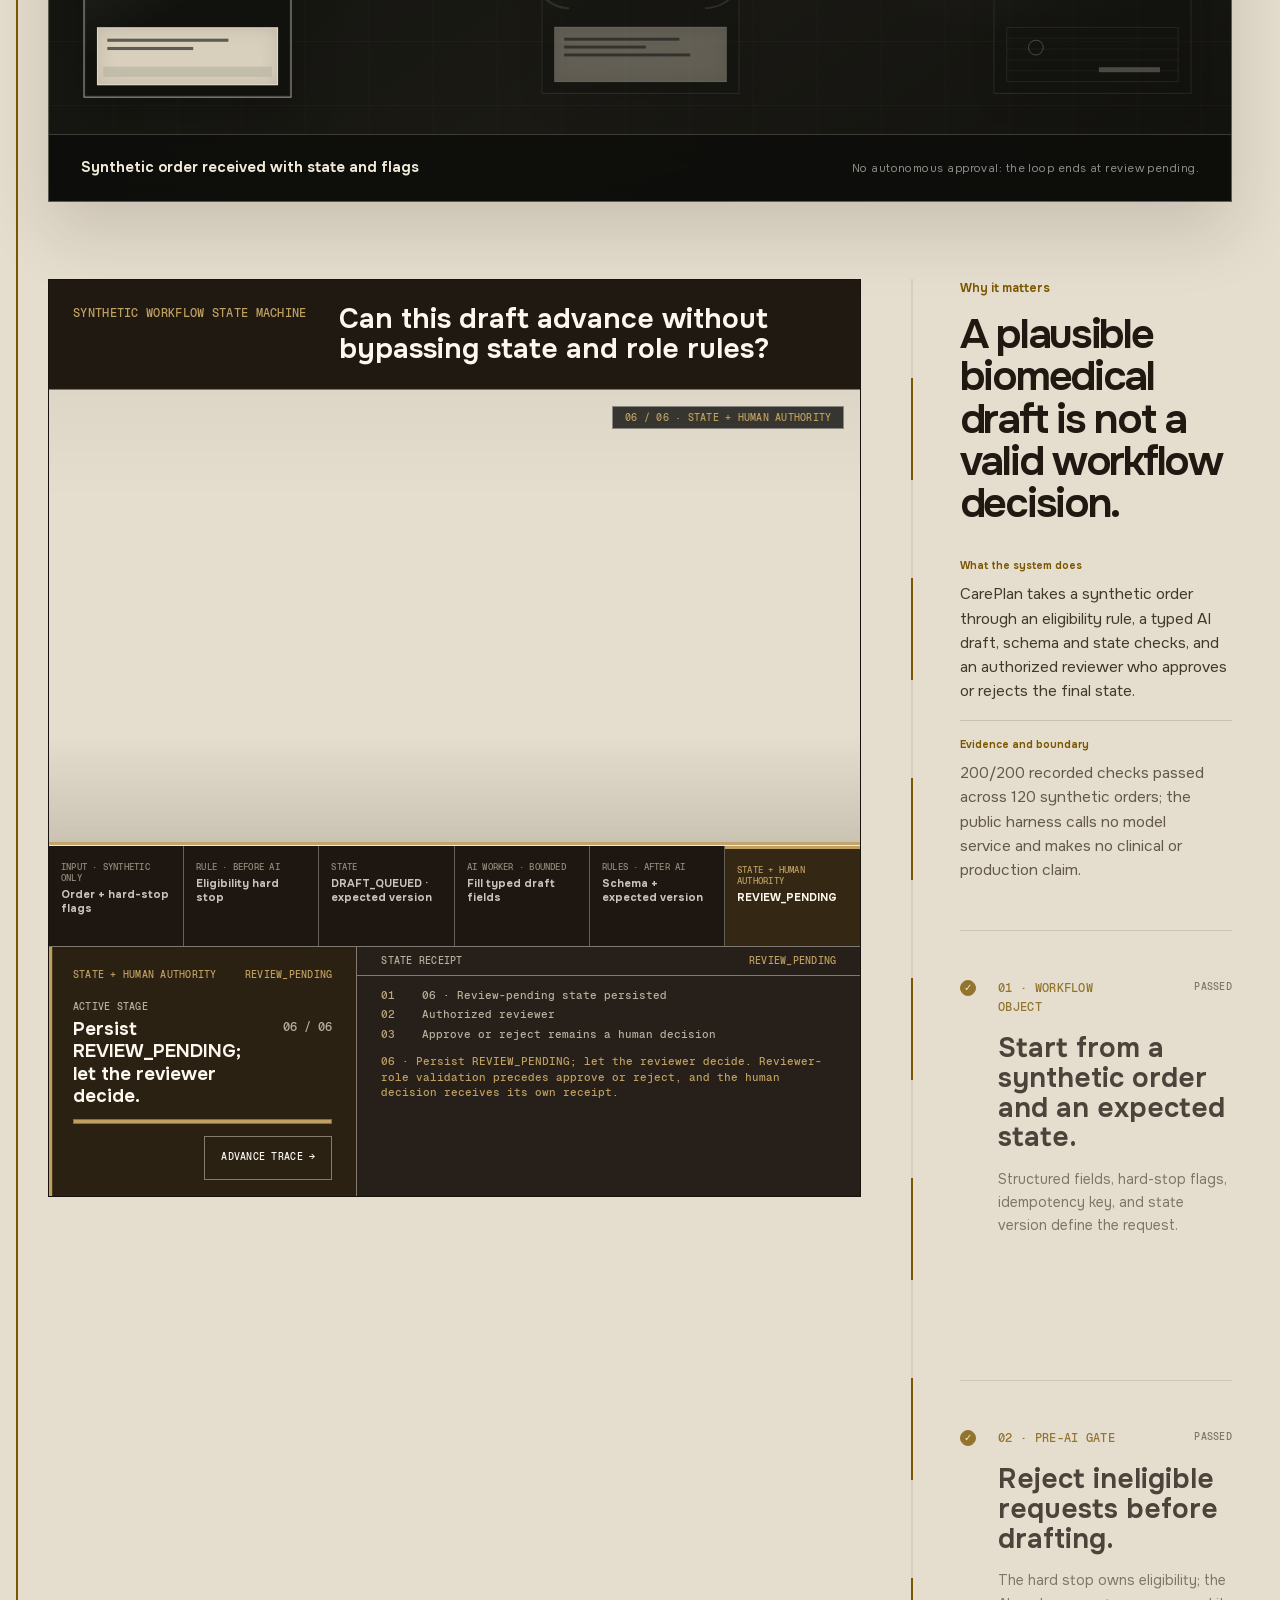
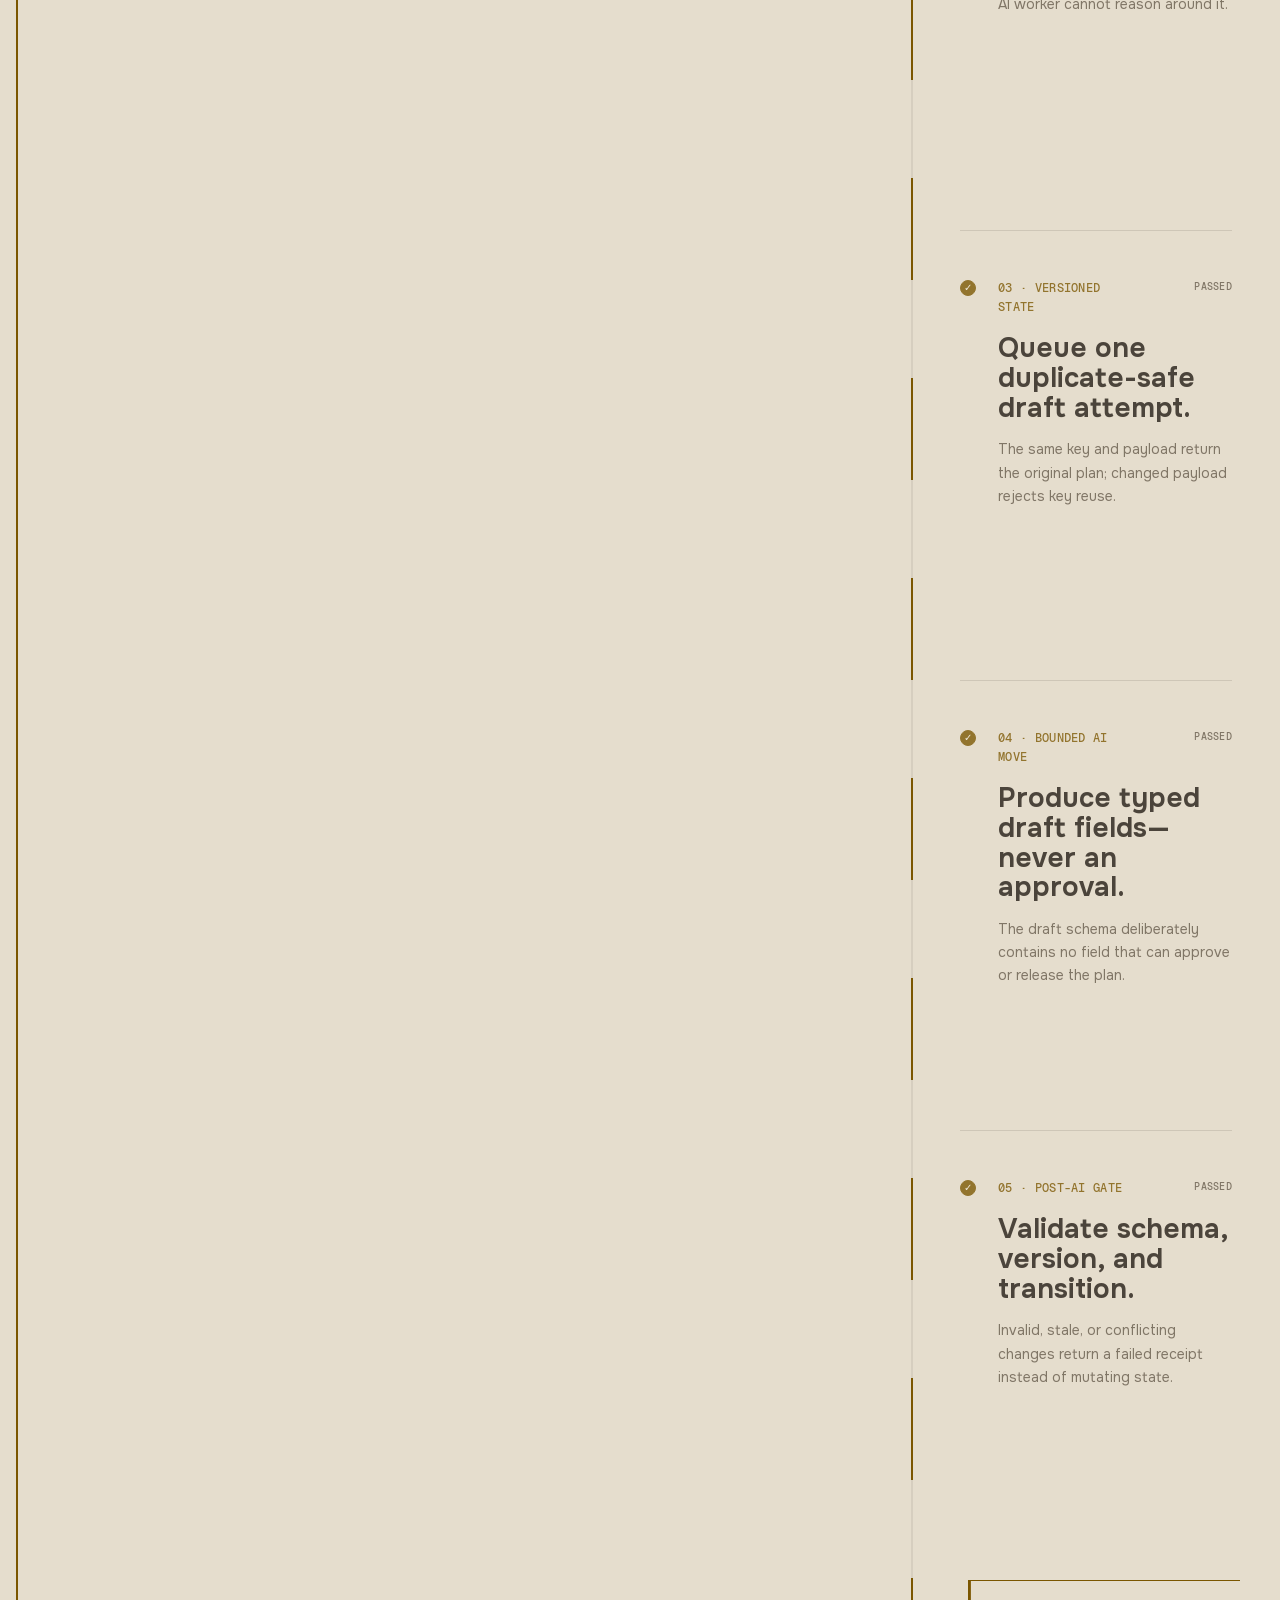
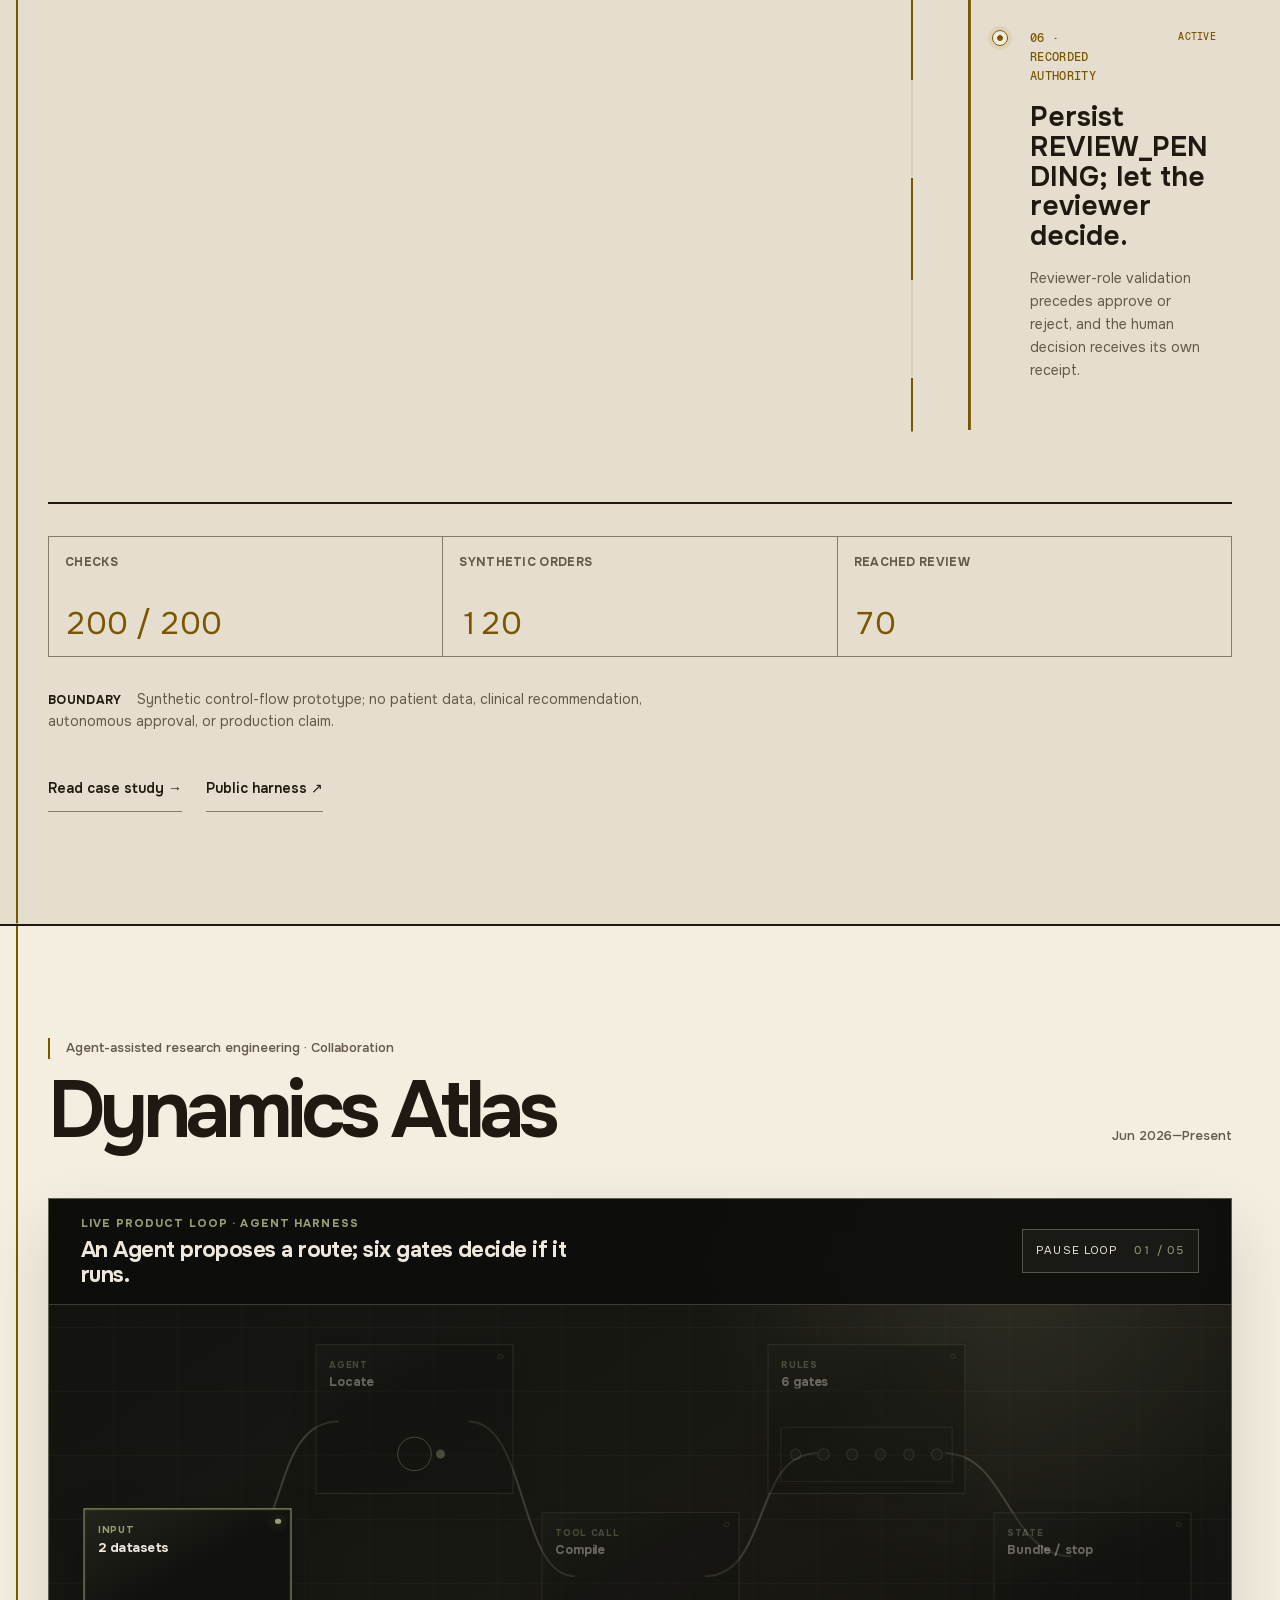
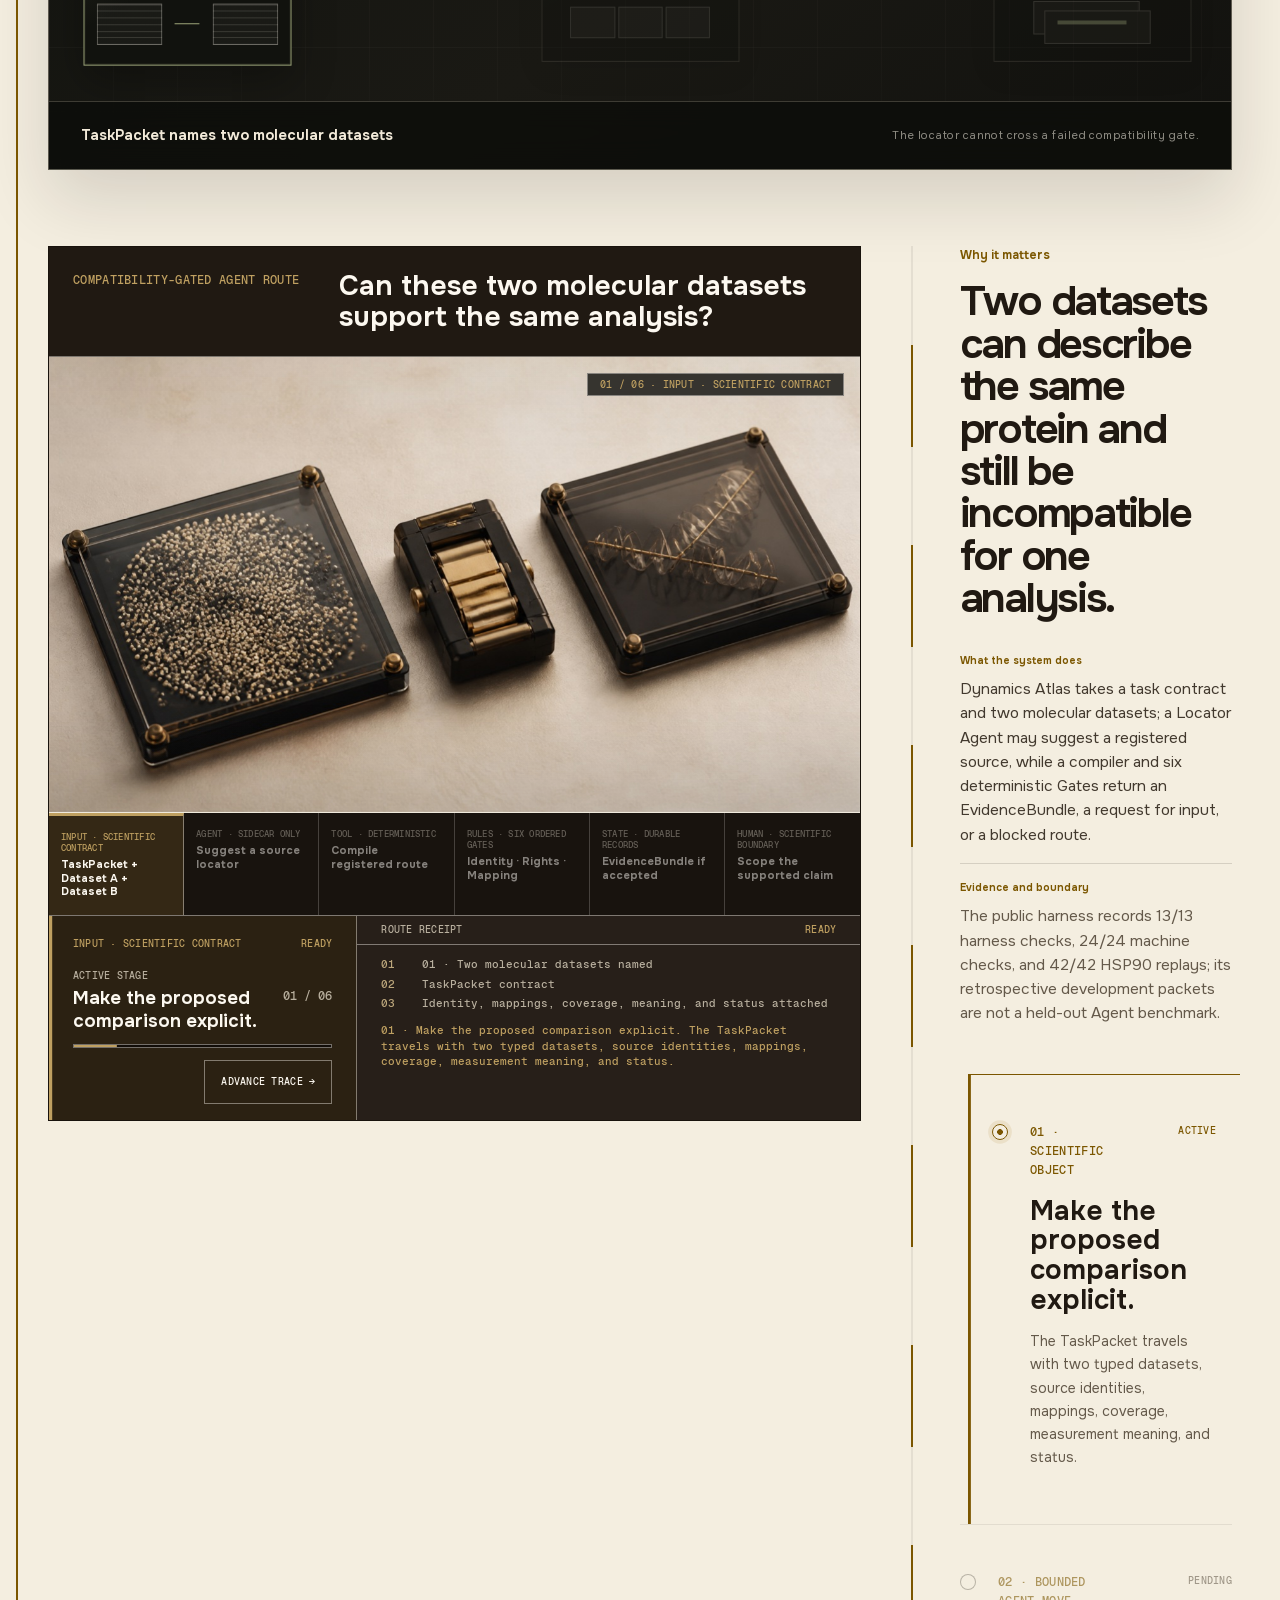
==== commit b3914576: "Add project-specific looping product demos" ====
--- a/index.html
+++ b/index.html
@@ -52,14 +52,15 @@
   }
   </script>
 
-  <link rel="stylesheet" href="css/styles.css?v=3587cc8">
+  <link rel="stylesheet" href="css/styles.css?v=873bb56">
   <script defer src="js/vendor/ScrollMagic.min.js?v=003f0f9"></script>
   <script defer src="js/vendor/lottie_light.min.js?v=0e5a569"></script>
   <script defer src="js/vendor/gsap.min.js?v=3c73d76"></script>
   <script defer src="js/vendor/anime.umd.min.js?v=6c1a3ca"></script>
   <script type="module" src="js/hero-station.js?v=14a15a9"></script>
-  <script defer src="js/motion-library-showcase.js?v=b688470"></script>
+  <script defer src="js/motion-library-showcase.js?v=58a5bcc"></script>
   <script defer src="js/site-motion.js?v=445ccd5"></script>
+  <script defer src="js/project-mini-demos.js?v=91bf427"></script>
 </head>
 <body>
   <div class="page-progress" aria-hidden="true"></div>
@@ -347,6 +348,48 @@
               <p class="project-spread__date">Jun 2026—Present</p>
             </header>
 
+            <figure class="project-mini-demo project-mini-demo--evidence" data-project-mini-demo="evidenceops" data-demo-phase="0" data-demo-interval="1850" aria-labelledby="evidence-mini-title">
+              <figcaption class="project-mini-demo__head">
+                <div>
+                  <span>Live product loop · Evidence inspection</span>
+                  <strong id="evidence-mini-title">A claim only advances with exact support.</strong>
+                </div>
+                <button class="project-mini-demo__toggle" type="button" data-demo-toggle aria-pressed="true">
+                  <span data-demo-toggle-label>Pause loop</span><small data-demo-counter>01 / 04</small>
+                </button>
+              </figcaption>
+              <div class="project-mini-demo__scene">
+                <svg class="project-mini-demo__route" viewBox="0 0 1000 300" preserveAspectRatio="none" aria-hidden="true">
+                  <path data-demo-edge="1" d="M190 174 C245 174 250 104 315 104"></path>
+                  <path data-demo-edge="2" d="M470 104 C535 104 520 211 585 211"></path>
+                  <path data-demo-edge="3" d="M745 211 C805 211 798 139 855 139"></path>
+                  <circle data-demo-packet cx="0" cy="0" r="7"></circle>
+                </svg>
+                <div class="project-mini-demo__nodes project-mini-demo__nodes--four">
+                  <button class="mini-node mini-node--source" type="button" data-demo-node="0" data-demo-label="Versioned passage seated" aria-pressed="true">
+                    <small>Source</small><strong>Passage</strong>
+                    <span class="mini-paper" aria-hidden="true"><i></i><i></i><i></i><b></b></span>
+                  </button>
+                  <button class="mini-node mini-node--fields" type="button" data-demo-node="1" data-demo-label="Claim, value, unit, and context proposed" aria-pressed="false">
+                    <small>Model move</small><strong>4 fields</strong>
+                    <span class="mini-fields" aria-hidden="true"><i></i><i></i><i></i><i></i></span>
+                  </button>
+                  <button class="mini-node mini-node--exact" type="button" data-demo-node="2" data-demo-label="Exact-support rule checks every field" aria-pressed="false">
+                    <small>Rule</small><strong>Exact support</strong>
+                    <span class="mini-gate" aria-hidden="true"><i></i><i></i><i></i><i></i></span>
+                  </button>
+                  <button class="mini-node mini-node--record" type="button" data-demo-node="3" data-demo-label="Review record written; mismatch remains blocked" aria-pressed="false">
+                    <small>State</small><strong>Review record</strong>
+                    <span class="mini-record" aria-hidden="true"><i></i><i></i><i></i><b></b></span>
+                  </button>
+                </div>
+              </div>
+              <div class="project-mini-demo__foot">
+                <output data-demo-status>Versioned passage seated</output>
+                <span>Unsupported fields do not disappear; they stay blocked for review.</span>
+              </div>
+            </figure>
+
             <div class="project-story" data-project-story="evidenceops" data-active-stage="0" data-template-source="aceternity" data-template-name="sticky-scroll-reveal">
               <div class="project-story__visual">
                 <figure class="semantic-workflow semantic-workflow--evidence" aria-labelledby="evidence-workflow-title">
@@ -359,7 +402,7 @@
                       <img class="is-active" data-story-art="0" src="images/project-stages/evidenceops-01-source-v2.jpg" width="1280" height="720" alt="A versioned scientific passage and its context card sit together in a sealed EvidenceOps intake tray." loading="lazy" decoding="async" aria-hidden="false">
                       <img data-story-art="1" src="images/project-stages/evidenceops-02-find-v2.jpg" width="1280" height="720" alt="A library carousel and search lens isolate one exact supporting span from several source cards." loading="lazy" decoding="async" aria-hidden="true">
                       <img data-story-art="2" data-src="images/project-stages/evidenceops-03-structure-v2.jpg" width="1280" height="720" alt="Four claim-field capsules receive the claim, value, unit, and context extracted from one source span." loading="lazy" decoding="async" aria-hidden="true">
-                      <img data-story-art="3" data-src="images/project-stages/evidenceops-04-check-v2.jpg" width="1280" height="720" alt="An exact-support gate aligns three supported claim fields and stops one mismatch." loading="lazy" decoding="async" aria-hidden="true">
+                      <img data-story-art="3" data-src="images/project-stages/evidenceops-04-check-v3.jpg" width="1280" height="720" alt="On a dark workbench, a versioned passage passes through a brass exact-support gate into four claim-field drawers; one mismatch diverts to a blocked drawer." loading="lazy" decoding="async" aria-hidden="true">
                       <img data-story-art="4" data-src="images/project-stages/evidenceops-05-review-v2.jpg" width="1280" height="720" alt="A human reviewer compares the source fragment and claim plate with an archival loupe." loading="lazy" decoding="async" aria-hidden="true">
                       <img data-story-art="5" data-src="images/project-stages/evidenceops-06-record-v2.jpg" width="1280" height="720" alt="Source, fields, checks, human decision, and provenance assemble into a sealed versioned record." loading="lazy" decoding="async" aria-hidden="true">
                     </div>
@@ -495,6 +538,48 @@
               </div>
               <p class="project-spread__date">Feb 2026—Present</p>
             </header>
+
+            <figure class="project-mini-demo project-mini-demo--care" data-project-mini-demo="careplan" data-demo-phase="0" data-demo-interval="1750" aria-labelledby="care-mini-title">
+              <figcaption class="project-mini-demo__head">
+                <div>
+                  <span>Live product loop · Controlled drafting</span>
+                  <strong id="care-mini-title">The AI drafts; software and people control state.</strong>
+                </div>
+                <button class="project-mini-demo__toggle" type="button" data-demo-toggle aria-pressed="true">
+                  <span data-demo-toggle-label>Pause loop</span><small data-demo-counter>01 / 05</small>
+                </button>
+              </figcaption>
+              <div class="project-mini-demo__scene">
+                <svg class="project-mini-demo__route" viewBox="0 0 1000 300" preserveAspectRatio="none" aria-hidden="true">
+                  <path data-demo-edge="1" d="M150 178 C195 178 190 102 240 102"></path>
+                  <path data-demo-edge="2" d="M350 102 C400 102 390 205 440 205"></path>
+                  <path data-demo-edge="3" d="M555 205 C605 205 598 112 650 112"></path>
+                  <path data-demo-edge="4" d="M755 112 C810 112 808 178 860 178"></path>
+                  <circle data-demo-packet cx="0" cy="0" r="7"></circle>
+                </svg>
+                <div class="project-mini-demo__nodes project-mini-demo__nodes--five">
+                  <button class="mini-node mini-node--order" type="button" data-demo-node="0" data-demo-label="Synthetic order received with state and flags" aria-pressed="true">
+                    <small>Input</small><strong>Order</strong><span class="mini-ticket" aria-hidden="true"><i></i><i></i><b></b></span>
+                  </button>
+                  <button class="mini-node mini-node--stop" type="button" data-demo-node="1" data-demo-label="Eligibility hard stop resolves before the AI worker" aria-pressed="false">
+                    <small>Rule</small><strong>Hard stop</strong><span class="mini-barrier" aria-hidden="true"><i></i><b></b></span>
+                  </button>
+                  <button class="mini-node mini-node--draft" type="button" data-demo-node="2" data-demo-label="AI worker produces a typed draft only" aria-pressed="false">
+                    <small>AI worker</small><strong>Typed draft</strong><span class="mini-draft" aria-hidden="true"><i></i><i></i><i></i></span>
+                  </button>
+                  <button class="mini-node mini-node--schema" type="button" data-demo-node="3" data-demo-label="Schema and state transition validate" aria-pressed="false">
+                    <small>Software</small><strong>Validate</strong><span class="mini-lamps" aria-hidden="true"><i></i><i></i><i></i><i></i></span>
+                  </button>
+                  <button class="mini-node mini-node--human" type="button" data-demo-node="4" data-demo-label="Review-pending state recorded; a person decides" aria-pressed="false">
+                    <small>Human</small><strong>Review pending</strong><span class="mini-human" aria-hidden="true"><i></i><b></b></span>
+                  </button>
+                </div>
+              </div>
+              <div class="project-mini-demo__foot">
+                <output data-demo-status>Synthetic order received with state and flags</output>
+                <span>No autonomous approval: the loop ends at review pending.</span>
+              </div>
+            </figure>
 
             <div class="project-story" data-project-story="careplan" data-active-stage="0" data-template-source="aceternity" data-template-name="sticky-scroll-reveal">
               <div class="project-story__visual">
@@ -633,6 +718,48 @@
               <p class="project-spread__date">Jun 2026—Present</p>
             </header>
 
+            <figure class="project-mini-demo project-mini-demo--dynamics" data-project-mini-demo="dynamics-atlas" data-demo-phase="0" data-demo-interval="1800" aria-labelledby="dynamics-mini-title">
+              <figcaption class="project-mini-demo__head">
+                <div>
+                  <span>Live product loop · Agent harness</span>
+                  <strong id="dynamics-mini-title">An Agent proposes a route; six gates decide if it runs.</strong>
+                </div>
+                <button class="project-mini-demo__toggle" type="button" data-demo-toggle aria-pressed="true">
+                  <span data-demo-toggle-label>Pause loop</span><small data-demo-counter>01 / 05</small>
+                </button>
+              </figcaption>
+              <div class="project-mini-demo__scene">
+                <svg class="project-mini-demo__route" viewBox="0 0 1000 300" preserveAspectRatio="none" aria-hidden="true">
+                  <path data-demo-edge="1" d="M150 190 C205 190 185 88 245 88"></path>
+                  <path data-demo-edge="2" d="M355 88 C405 88 397 205 445 205"></path>
+                  <path data-demo-edge="3" d="M555 205 C610 205 595 112 650 112"></path>
+                  <path data-demo-edge="4" d="M758 112 C810 112 812 190 865 190"></path>
+                  <circle data-demo-packet cx="0" cy="0" r="7"></circle>
+                </svg>
+                <div class="project-mini-demo__nodes project-mini-demo__nodes--five">
+                  <button class="mini-node mini-node--datasets" type="button" data-demo-node="0" data-demo-label="TaskPacket names two molecular datasets" aria-pressed="true">
+                    <small>Input</small><strong>2 datasets</strong><span class="mini-datasets" aria-hidden="true"><i></i><i></i><b></b></span>
+                  </button>
+                  <button class="mini-node mini-node--locator" type="button" data-demo-node="1" data-demo-label="Locator Agent suggests a registered source" aria-pressed="false">
+                    <small>Agent</small><strong>Locate</strong><span class="mini-locator" aria-hidden="true"><i></i><b></b></span>
+                  </button>
+                  <button class="mini-node mini-node--compiler" type="button" data-demo-node="2" data-demo-label="Registered compiler builds one route" aria-pressed="false">
+                    <small>Tool call</small><strong>Compile</strong><span class="mini-compiler" aria-hidden="true"><i></i><i></i><i></i></span>
+                  </button>
+                  <button class="mini-node mini-node--six" type="button" data-demo-node="3" data-demo-label="Six compatibility gates resolve in sequence" aria-pressed="false">
+                    <small>Rules</small><strong>6 gates</strong><span class="mini-six" aria-hidden="true"><i></i><i></i><i></i><i></i><i></i><i></i></span>
+                  </button>
+                  <button class="mini-node mini-node--bundle" type="button" data-demo-node="4" data-demo-label="EvidenceBundle or structured stop recorded" aria-pressed="false">
+                    <small>State</small><strong>Bundle / stop</strong><span class="mini-bundle" aria-hidden="true"><i></i><i></i><b></b></span>
+                  </button>
+                </div>
+              </div>
+              <div class="project-mini-demo__foot">
+                <output data-demo-status>TaskPacket names two molecular datasets</output>
+                <span>The locator cannot cross a failed compatibility gate.</span>
+              </div>
+            </figure>
+
             <div class="project-story" data-project-story="dynamics-atlas" data-active-stage="0" data-template-source="aceternity" data-template-name="sticky-scroll-reveal">
               <div class="project-story__visual">
                 <figure class="semantic-workflow semantic-workflow--dynamics" aria-labelledby="dynamics-workflow-title">
@@ -769,6 +896,48 @@
               <p class="project-spread__date">Jun 2025—Present</p>
             </header>
 
+            <figure class="project-mini-demo project-mini-demo--hsp90" data-project-mini-demo="hsp90-ligamd" data-demo-phase="0" data-demo-interval="1700" aria-labelledby="hsp90-mini-title">
+              <figcaption class="project-mini-demo__head">
+                <div>
+                  <span>Live product loop · Scientific ML evaluation</span>
+                  <strong id="hsp90-mini-title">Three replicas become one row before models compete.</strong>
+                </div>
+                <button class="project-mini-demo__toggle" type="button" data-demo-toggle aria-pressed="true">
+                  <span data-demo-toggle-label>Pause loop</span><small data-demo-counter>01 / 05</small>
+                </button>
+              </figcaption>
+              <div class="project-mini-demo__scene">
+                <svg class="project-mini-demo__route" viewBox="0 0 1000 300" preserveAspectRatio="none" aria-hidden="true">
+                  <path data-demo-edge="1" d="M145 88 C198 88 190 205 245 205"></path>
+                  <path data-demo-edge="2" d="M355 205 C405 205 400 108 450 108"></path>
+                  <path data-demo-edge="3" d="M555 108 C608 108 600 200 650 200"></path>
+                  <path data-demo-edge="4" d="M760 200 C812 200 812 102 862 102"></path>
+                  <circle data-demo-packet cx="0" cy="0" r="7"></circle>
+                </svg>
+                <div class="project-mini-demo__nodes project-mini-demo__nodes--five">
+                  <button class="mini-node mini-node--replicas" type="button" data-demo-node="0" data-demo-label="Three LiGaMD replicas stay attached to one system" aria-pressed="true">
+                    <small>Scientific unit</small><strong>3 replicas</strong><span class="mini-waves" aria-hidden="true"><i></i><i></i><i></i></span>
+                  </button>
+                  <button class="mini-node mini-node--features" type="button" data-demo-node="1" data-demo-label="Dynamic10 computed separately for each replica" aria-pressed="false">
+                    <small>Per-replica</small><strong>Features</strong><span class="mini-feature-bars" aria-hidden="true"><i></i><i></i><i></i></span>
+                  </button>
+                  <button class="mini-node mini-node--one-row" type="button" data-demo-node="2" data-demo-label="Three vectors aggregate into one system row" aria-pressed="false">
+                    <small>Evaluation unit</small><strong>1 system row</strong><span class="mini-one-row" aria-hidden="true"><i></i><i></i><i></i><b></b></span>
+                  </button>
+                  <button class="mini-node mini-node--models" type="button" data-demo-node="3" data-demo-label="Grouped folds compare four fixed model pipelines" aria-pressed="false">
+                    <small>Grouped CV</small><strong>4 models</strong><span class="mini-model-bars" aria-hidden="true"><i></i><i></i><i></i><i></i></span>
+                  </button>
+                  <button class="mini-node mini-node--no-select" type="button" data-demo-node="4" data-demo-label="Uncertainty interval crosses zero; no model selected" aria-pressed="false">
+                    <small>Decision</small><strong>No selection</strong><span class="mini-interval" aria-hidden="true"><i></i><b></b></span>
+                  </button>
+                </div>
+              </div>
+              <div class="project-mini-demo__foot">
+                <output data-demo-status>Three LiGaMD replicas stay attached to one system</output>
+                <span>The interval crosses zero, so the current result is no selected model.</span>
+              </div>
+            </figure>
+
             <div class="project-story" data-project-story="hsp90-ligamd" data-active-stage="0" data-template-source="aceternity" data-template-name="sticky-scroll-reveal">
               <div class="project-story__visual">
                 <figure class="semantic-workflow semantic-workflow--hsp90" aria-labelledby="hsp90-workflow-title">
--- a/css/styles.css
+++ b/css/styles.css
@@ -10541,3 +10541,806 @@
     font-size: clamp(2.75rem, 14vw, 4.25rem);
   }
 }
+
+/* Project mini products: four continuously readable, project-specific system loops. */
+
+.project-mini-demo {
+  --mini-signal: var(--project-signal, var(--color-accent));
+  position: relative;
+  isolation: isolate;
+  overflow: hidden;
+  margin: clamp(1.75rem, 4vw, 3.75rem) 0 clamp(2.75rem, 6vw, 5.5rem);
+  border: var(--rule-hair) solid rgb(231 222 198 / 0.34);
+  color: #eee8dc;
+  background:
+    radial-gradient(circle at 82% 12%, color-mix(in oklab, var(--mini-signal) 15%, transparent), transparent 29%),
+    linear-gradient(145deg, #11130f, #1a1914 58%, #11110e);
+  box-shadow: 0 1.8rem 4rem rgb(28 24 18 / 0.14);
+}
+
+.project-mini-demo::before {
+  content: "";
+  position: absolute;
+  z-index: -1;
+  inset: 0;
+  opacity: 0.14;
+  background-image:
+    linear-gradient(rgb(238 232 220 / 0.22) 1px, transparent 1px),
+    linear-gradient(90deg, rgb(238 232 220 / 0.16) 1px, transparent 1px);
+  background-size: 4rem 4rem;
+  mask-image: linear-gradient(to bottom, transparent, #000 22%, #000 82%, transparent);
+}
+
+.project-mini-demo--evidence { --mini-signal: #b5a36c; }
+.project-mini-demo--care { --mini-signal: #a4a395; }
+.project-mini-demo--dynamics { --mini-signal: #979f75; }
+.project-mini-demo--hsp90 { --mini-signal: #c1a86b; }
+
+.project-mini-demo__head,
+.project-mini-demo__foot {
+  position: relative;
+  z-index: 4;
+  display: flex;
+  align-items: center;
+  justify-content: space-between;
+  gap: 1.5rem;
+  padding: 1rem clamp(1rem, 2.5vw, 2rem);
+  background: rgb(13 14 11 / 0.88);
+  backdrop-filter: blur(14px);
+}
+
+.project-mini-demo__head {
+  border-bottom: 1px solid rgb(231 222 198 / 0.22);
+}
+
+.project-mini-demo__head div {
+  min-width: 0;
+  display: grid;
+  gap: 0.3rem;
+}
+
+.project-mini-demo__head span,
+.project-mini-demo__toggle,
+.project-mini-demo__foot span {
+  font-size: 0.7rem;
+  letter-spacing: 0.1em;
+  text-transform: uppercase;
+}
+
+.project-mini-demo__head div > span {
+  color: var(--mini-signal);
+  font-weight: 750;
+}
+
+.project-mini-demo__head strong {
+  max-width: 38ch;
+  font-size: clamp(1.05rem, 1.7vw, 1.55rem);
+  line-height: 1.15;
+  letter-spacing: -0.025em;
+}
+
+.project-mini-demo__toggle {
+  flex: none;
+  min-height: 2.75rem;
+  display: inline-flex;
+  align-items: center;
+  gap: 1rem;
+  padding: 0.65rem 0.8rem;
+  border: 1px solid rgb(231 222 198 / 0.3);
+  color: inherit;
+  background: rgb(238 232 220 / 0.04);
+  cursor: pointer;
+}
+
+.project-mini-demo__toggle:hover,
+.project-mini-demo__toggle:focus-visible {
+  border-color: var(--mini-signal);
+  background: color-mix(in oklab, var(--mini-signal) 12%, transparent);
+}
+
+.project-mini-demo__toggle small {
+  color: var(--mini-signal);
+  font: inherit;
+  font-variant-numeric: tabular-nums;
+}
+
+.project-mini-demo__scene {
+  position: relative;
+  min-height: clamp(18rem, 31vw, 25rem);
+  overflow: hidden;
+}
+
+.project-mini-demo__route,
+.project-mini-demo__nodes {
+  position: absolute;
+  inset: 0;
+  width: 100%;
+  height: 100%;
+}
+
+.project-mini-demo__route {
+  z-index: 1;
+  overflow: visible;
+  pointer-events: none;
+}
+
+.project-mini-demo__route path {
+  fill: none;
+  stroke: rgb(231 222 198 / 0.19);
+  stroke-width: 2;
+  vector-effect: non-scaling-stroke;
+  transition: stroke 420ms ease, opacity 420ms ease;
+}
+
+.project-mini-demo__route path.is-complete,
+.project-mini-demo__route path.is-active {
+  stroke: var(--mini-signal);
+  opacity: 0.88;
+}
+
+.project-mini-demo__route circle {
+  fill: #f1dd9e;
+  stroke: #1a1710;
+  stroke-width: 4;
+  opacity: 0;
+  filter: drop-shadow(0 0 0.55rem color-mix(in oklab, var(--mini-signal) 72%, transparent));
+  vector-effect: non-scaling-stroke;
+}
+
+.project-mini-demo__nodes {
+  z-index: 2;
+  display: grid;
+  align-items: stretch;
+  gap: clamp(0.65rem, 2vw, 1.6rem);
+  padding: clamp(1.35rem, 3vw, 2.5rem) clamp(1rem, 3vw, 2.75rem);
+  pointer-events: none;
+}
+
+.project-mini-demo__nodes--four { grid-template-columns: repeat(4, minmax(0, 1fr)); }
+.project-mini-demo__nodes--five { grid-template-columns: repeat(5, minmax(0, 1fr)); }
+
+.mini-node {
+  position: relative;
+  align-self: start;
+  min-width: 0;
+  height: clamp(7.5rem, 13vw, 9.5rem);
+  overflow: hidden;
+  display: grid;
+  align-content: start;
+  gap: 0.18rem;
+  padding: 0.8rem;
+  border: 1px solid rgb(231 222 198 / 0.27);
+  color: #eee8dc;
+  text-align: left;
+  background:
+    linear-gradient(150deg, rgb(238 232 220 / 0.075), transparent 38%),
+    rgb(15 16 13 / 0.94);
+  box-shadow: 0 0.8rem 1.8rem rgb(0 0 0 / 0.18);
+  opacity: 0.38;
+  transform: scale(0.985);
+  transform-origin: center;
+  transition:
+    opacity 520ms ease,
+    transform 620ms cubic-bezier(0.22, 1, 0.36, 1),
+    border-color 420ms ease,
+    background-color 420ms ease;
+  pointer-events: auto;
+  cursor: pointer;
+}
+
+.project-mini-demo__nodes .mini-node:nth-child(even) { align-self: end; }
+.project-mini-demo--evidence .mini-node:nth-child(odd),
+.project-mini-demo--care .mini-node:nth-child(odd),
+.project-mini-demo--dynamics .mini-node:nth-child(odd) { align-self: end; }
+.project-mini-demo--evidence .mini-node:nth-child(even),
+.project-mini-demo--care .mini-node:nth-child(even),
+.project-mini-demo--dynamics .mini-node:nth-child(even) { align-self: start; }
+.project-mini-demo--hsp90 .mini-node:nth-child(odd) { align-self: start; }
+.project-mini-demo--hsp90 .mini-node:nth-child(even) { align-self: end; }
+
+.mini-node::after {
+  content: "";
+  position: absolute;
+  right: 0.55rem;
+  top: 0.55rem;
+  width: 0.35rem;
+  height: 0.35rem;
+  border: 1px solid var(--mini-signal);
+  border-radius: 50%;
+  opacity: 0.42;
+  transition: background-color 320ms ease, box-shadow 320ms ease, opacity 320ms ease;
+}
+
+.mini-node.is-complete {
+  opacity: 0.72;
+}
+
+.mini-node.is-active {
+  z-index: 3;
+  opacity: 1;
+  transform: scale(1.035);
+  border-color: var(--mini-signal);
+  background:
+    linear-gradient(150deg, color-mix(in oklab, var(--mini-signal) 13%, transparent), transparent 44%),
+    rgb(17 18 14 / 0.97);
+  box-shadow:
+    0 1rem 2.4rem rgb(0 0 0 / 0.28),
+    inset 0 0 0 1px color-mix(in oklab, var(--mini-signal) 13%, transparent);
+}
+
+.mini-node.is-active::after,
+.mini-node.is-complete::after {
+  opacity: 1;
+  background: var(--mini-signal);
+  box-shadow: 0 0 0.65rem color-mix(in oklab, var(--mini-signal) 60%, transparent);
+}
+
+.mini-node:hover,
+.mini-node:focus-visible {
+  opacity: 1;
+  border-color: var(--mini-signal);
+  outline: none;
+}
+
+.mini-node small,
+.mini-node strong {
+  position: relative;
+  z-index: 2;
+  min-width: 0;
+}
+
+.mini-node small {
+  color: var(--mini-signal);
+  font-size: 0.58rem;
+  font-weight: 760;
+  letter-spacing: 0.09em;
+  text-transform: uppercase;
+}
+
+.mini-node strong {
+  overflow: hidden;
+  font-size: clamp(0.72rem, 1vw, 0.9rem);
+  line-height: 1.1;
+  text-overflow: ellipsis;
+  white-space: nowrap;
+}
+
+.mini-paper,
+.mini-fields,
+.mini-gate,
+.mini-record,
+.mini-ticket,
+.mini-barrier,
+.mini-draft,
+.mini-lamps,
+.mini-human,
+.mini-datasets,
+.mini-locator,
+.mini-compiler,
+.mini-six,
+.mini-bundle,
+.mini-waves,
+.mini-feature-bars,
+.mini-one-row,
+.mini-model-bars,
+.mini-interval {
+  position: absolute;
+  left: 0.75rem;
+  right: 0.75rem;
+  bottom: 0.7rem;
+  height: 3.5rem;
+}
+
+.mini-paper,
+.mini-ticket,
+.mini-draft {
+  border: 1px solid rgb(238 232 220 / 0.34);
+  background: #d8d0bd;
+  box-shadow: inset 0 0 1rem rgb(77 64 41 / 0.16);
+}
+
+.mini-paper i,
+.mini-ticket i,
+.mini-draft i {
+  position: absolute;
+  left: 0.55rem;
+  height: 0.18rem;
+  background: #5d5b53;
+}
+
+.mini-paper i:nth-child(1), .mini-ticket i:nth-child(1), .mini-draft i:nth-child(1) { top: 0.65rem; width: 68%; }
+.mini-paper i:nth-child(2), .mini-ticket i:nth-child(2), .mini-draft i:nth-child(2) { top: 1.15rem; width: 48%; }
+.mini-paper i:nth-child(3), .mini-draft i:nth-child(3) { top: 1.65rem; width: 74%; }
+.mini-paper b,
+.mini-ticket b {
+  position: absolute;
+  inset: auto 0.3rem 0.42rem;
+  height: 0.65rem;
+  background: color-mix(in oklab, var(--mini-signal) 56%, #d8d0bd);
+  opacity: 0.72;
+}
+
+.mini-fields {
+  display: grid;
+  grid-template-columns: repeat(2, 1fr);
+  gap: 0.35rem;
+}
+
+.mini-fields i,
+.mini-gate i,
+.mini-lamps i,
+.mini-six i {
+  display: block;
+  border: 1px solid rgb(238 232 220 / 0.28);
+  background: rgb(238 232 220 / 0.055);
+}
+
+.mini-fields i::after {
+  content: "";
+  display: block;
+  width: 44%;
+  height: 0.2rem;
+  margin: 0.55rem auto 0;
+  background: var(--mini-signal);
+  opacity: 0.3;
+}
+
+.mini-gate,
+.mini-lamps,
+.mini-six {
+  display: flex;
+  align-items: center;
+  justify-content: space-between;
+  gap: 0.3rem;
+  border-top: 0.2rem solid #6e6758;
+  border-bottom: 0.2rem solid #6e6758;
+}
+
+.mini-gate i,
+.mini-lamps i,
+.mini-six i {
+  width: 1rem;
+  height: 1rem;
+  border-radius: 50%;
+}
+
+.mini-record {
+  display: grid;
+  grid-template-rows: repeat(3, 1fr);
+  gap: 0.25rem;
+}
+
+.mini-record i,
+.mini-record b {
+  border: 1px solid rgb(238 232 220 / 0.25);
+  background: linear-gradient(90deg, rgb(238 232 220 / 0.12) 72%, var(--mini-signal) 72%);
+}
+
+.mini-record b {
+  position: absolute;
+  right: 0;
+  bottom: 0;
+  width: 34%;
+  height: 0.9rem;
+  background: #0a0a08;
+  box-shadow: inset 0 0 0 1px rgb(238 232 220 / 0.18);
+}
+
+.mini-barrier {
+  border-left: 0.32rem solid #887957;
+  border-right: 0.32rem solid #887957;
+}
+
+.mini-barrier i,
+.mini-barrier b {
+  position: absolute;
+  left: 7%;
+  top: 47%;
+  width: 86%;
+  height: 0.4rem;
+  transform-origin: 8% 50%;
+}
+
+.mini-barrier i { background: #8c7a53; }
+.mini-barrier b { width: 26%; background: var(--mini-signal); }
+
+.mini-draft i { transform-origin: left; }
+.mini-lamps { border: 0; }
+.mini-lamps i { width: 1.25rem; height: 1.25rem; }
+
+.mini-human {
+  border: 1px solid rgb(238 232 220 / 0.22);
+  background: repeating-linear-gradient(0deg, transparent 0 0.62rem, rgb(238 232 220 / 0.12) 0.62rem 0.69rem);
+}
+
+.mini-human i {
+  position: absolute;
+  left: 12%;
+  top: 22%;
+  width: 1rem;
+  height: 1rem;
+  border: 1px solid var(--mini-signal);
+  border-radius: 50%;
+}
+
+.mini-human b {
+  position: absolute;
+  right: 10%;
+  bottom: 16%;
+  width: 36%;
+  height: 0.35rem;
+  background: var(--mini-signal);
+}
+
+.mini-datasets {
+  display: flex;
+  justify-content: space-between;
+  align-items: center;
+}
+
+.mini-datasets i {
+  width: 36%;
+  height: 72%;
+  border: 1px solid rgb(238 232 220 / 0.3);
+  background: repeating-linear-gradient(0deg, rgb(238 232 220 / 0.04) 0 0.34rem, rgb(238 232 220 / 0.18) 0.34rem 0.4rem);
+}
+
+.mini-datasets b {
+  position: absolute;
+  left: 43%;
+  width: 14%;
+  height: 1px;
+  background: var(--mini-signal);
+}
+
+.mini-locator {
+  display: grid;
+  place-items: center;
+}
+
+.mini-locator i {
+  width: 2.2rem;
+  height: 2.2rem;
+  border: 1px solid var(--mini-signal);
+  border-radius: 50%;
+}
+
+.mini-locator b {
+  position: absolute;
+  width: 0.55rem;
+  height: 0.55rem;
+  border-radius: 50%;
+  background: var(--mini-signal);
+  transform: translateX(1.65rem);
+  transform-origin: -1.65rem 50%;
+}
+
+.mini-compiler {
+  display: flex;
+  align-items: center;
+  justify-content: center;
+  gap: 0.18rem;
+}
+
+.mini-compiler i {
+  width: 26%;
+  height: 58%;
+  border: 1px solid rgb(238 232 220 / 0.28);
+  background: rgb(238 232 220 / 0.09);
+}
+
+.mini-six { flex-wrap: wrap; padding: 0.3rem 0.55rem; border: 1px solid rgb(238 232 220 / 0.2); }
+.mini-six i { width: 0.72rem; height: 0.72rem; }
+
+.mini-bundle {
+  display: grid;
+  place-items: center;
+}
+
+.mini-bundle i {
+  position: absolute;
+  width: 62%;
+  height: 60%;
+  border: 1px solid rgb(238 232 220 / 0.32);
+  background: #22221d;
+}
+
+.mini-bundle i:first-child { transform: translate(-0.35rem, -0.3rem); }
+.mini-bundle i:nth-child(2) { transform: translate(0.35rem, 0.3rem); }
+.mini-bundle b { z-index: 2; width: 40%; height: 0.22rem; background: var(--mini-signal); }
+
+.mini-waves,
+.mini-feature-bars,
+.mini-model-bars {
+  display: grid;
+  align-content: center;
+  gap: 0.36rem;
+}
+
+.mini-waves i {
+  height: 0.38rem;
+  border-radius: 100%;
+  background: linear-gradient(90deg, transparent, var(--mini-signal) 22% 31%, transparent 31% 44%, var(--mini-signal) 44% 68%, transparent 68%);
+  transform-origin: left;
+}
+
+.mini-feature-bars i,
+.mini-model-bars i {
+  height: 0.34rem;
+  background: rgb(238 232 220 / 0.19);
+  transform-origin: left;
+}
+
+.mini-feature-bars i:nth-child(1) { width: 72%; }
+.mini-feature-bars i:nth-child(2) { width: 54%; }
+.mini-feature-bars i:nth-child(3) { width: 86%; }
+.mini-model-bars i:nth-child(1) { width: 62%; }
+.mini-model-bars i:nth-child(2) { width: 78%; }
+.mini-model-bars i:nth-child(3) { width: 48%; }
+.mini-model-bars i:nth-child(4) { width: 69%; }
+
+.mini-one-row {
+  display: flex;
+  align-items: center;
+  justify-content: center;
+  gap: 0.18rem;
+}
+
+.mini-one-row i {
+  width: 0.7rem;
+  height: 0.7rem;
+  border: 1px solid var(--mini-signal);
+}
+
+.mini-one-row b {
+  width: 38%;
+  height: 1.15rem;
+  border: 1px solid rgb(238 232 220 / 0.32);
+  background: color-mix(in oklab, var(--mini-signal) 18%, transparent);
+}
+
+.mini-interval {
+  display: grid;
+  place-items: center;
+}
+
+.mini-interval i {
+  width: 86%;
+  height: 1px;
+  background: linear-gradient(90deg, var(--mini-signal) 0 53%, #eee8dc 53% 100%);
+}
+
+.mini-interval i::after {
+  content: "0";
+  position: absolute;
+  left: 52%;
+  top: 0.1rem;
+  color: #eee8dc;
+  font-size: 0.55rem;
+}
+
+.mini-interval b {
+  position: absolute;
+  left: 38%;
+  width: 24%;
+  height: 0.75rem;
+  border: 1px solid var(--mini-signal);
+  background: rgb(17 18 14 / 0.82);
+}
+
+.project-mini-demo__foot {
+  min-height: 4.2rem;
+  border-top: 1px solid rgb(231 222 198 / 0.22);
+}
+
+.project-mini-demo__foot output {
+  color: #f2ead9;
+  font-size: clamp(0.85rem, 1.15vw, 1rem);
+  font-weight: 650;
+}
+
+.project-mini-demo__foot span {
+  max-width: 46ch;
+  color: rgb(238 232 220 / 0.58);
+  text-align: right;
+  line-height: 1.45;
+  letter-spacing: 0.04em;
+  text-transform: none;
+}
+
+@media (prefers-reduced-motion: no-preference) {
+  .project-mini-demo[data-demo-state="playing"]::before {
+    animation: mini-grid-drift 12s ease-in-out 2 alternate;
+  }
+
+  .project-mini-demo[data-demo-state="playing"] .mini-node.is-active::after {
+    animation: mini-status-breathe 1.8s ease-in-out 2;
+  }
+
+  .project-mini-demo[data-demo-state="playing"] .mini-node--source.is-active .mini-paper b {
+    animation: mini-scan 1.45s ease-in-out 2 alternate;
+  }
+
+  .project-mini-demo[data-demo-state="playing"] .mini-node--fields.is-active .mini-fields i,
+  .project-mini-demo[data-demo-state="playing"] .mini-node--schema.is-active .mini-lamps i,
+  .project-mini-demo[data-demo-state="playing"] .mini-node--six.is-active .mini-six i {
+    animation: mini-cell-pass 1.35s ease-in-out 2;
+  }
+
+  .mini-fields i:nth-child(2), .mini-lamps i:nth-child(2), .mini-six i:nth-child(2) { animation-delay: 110ms !important; }
+  .mini-fields i:nth-child(3), .mini-lamps i:nth-child(3), .mini-six i:nth-child(3) { animation-delay: 220ms !important; }
+  .mini-fields i:nth-child(4), .mini-lamps i:nth-child(4), .mini-six i:nth-child(4) { animation-delay: 330ms !important; }
+  .mini-six i:nth-child(5) { animation-delay: 440ms !important; }
+  .mini-six i:nth-child(6) { animation-delay: 550ms !important; }
+
+  .project-mini-demo[data-demo-state="playing"] .mini-node--exact.is-active .mini-gate i {
+    animation: mini-gate-pass 1.2s ease-in-out 2;
+  }
+
+  .project-mini-demo[data-demo-state="playing"] .mini-node--record.is-active .mini-record b,
+  .project-mini-demo[data-demo-state="playing"] .mini-node--bundle.is-active .mini-bundle b {
+    animation: mini-receipt 1.35s ease-in-out 2 alternate;
+  }
+
+  .project-mini-demo[data-demo-state="playing"] .mini-node--stop.is-active .mini-barrier i {
+    animation: mini-lever 1.4s ease-in-out 2 alternate;
+  }
+
+  .project-mini-demo[data-demo-state="playing"] .mini-node--draft.is-active .mini-draft i,
+  .project-mini-demo[data-demo-state="playing"] .mini-node--features.is-active .mini-feature-bars i,
+  .project-mini-demo[data-demo-state="playing"] .mini-node--models.is-active .mini-model-bars i {
+    animation: mini-write 1.35s ease-in-out 2 alternate;
+  }
+
+  .project-mini-demo[data-demo-state="playing"] .mini-node--human.is-active .mini-human b {
+    animation: mini-stamp 1.35s ease-in-out 2 alternate;
+  }
+
+  .project-mini-demo[data-demo-state="playing"] .mini-node--datasets.is-active .mini-datasets b {
+    animation: mini-link 1.2s ease-in-out 2 alternate;
+  }
+
+  .project-mini-demo[data-demo-state="playing"] .mini-node--locator.is-active .mini-locator b {
+    animation: mini-orbit 1.6s ease-in-out 2;
+  }
+
+  .project-mini-demo[data-demo-state="playing"] .mini-node--compiler.is-active .mini-compiler i:first-child {
+    animation: mini-compile-left 1.3s ease-in-out 2 alternate;
+  }
+
+  .project-mini-demo[data-demo-state="playing"] .mini-node--compiler.is-active .mini-compiler i:last-child {
+    animation: mini-compile-right 1.3s ease-in-out 2 alternate;
+  }
+
+  .project-mini-demo[data-demo-state="playing"] .mini-node--replicas.is-active .mini-waves i {
+    animation: mini-wave 1.6s ease-in-out 2 alternate;
+  }
+
+  .project-mini-demo[data-demo-state="playing"] .mini-node--one-row.is-active .mini-one-row i {
+    animation: mini-aggregate 1.4s ease-in-out 2 alternate;
+  }
+
+  .project-mini-demo[data-demo-state="playing"] .mini-node--no-select.is-active .mini-interval b {
+    animation: mini-uncertainty 1.5s ease-in-out 2 alternate;
+  }
+}
+
+@keyframes mini-grid-drift { to { background-position: 0.4rem 0.2rem, 0.2rem 0.4rem; } }
+@keyframes mini-status-breathe { 50% { opacity: 0.45; box-shadow: 0 0 1rem var(--mini-signal); } }
+@keyframes mini-scan { from { transform: translateY(-1.75rem); } to { transform: translateY(0); } }
+@keyframes mini-cell-pass { 50% { border-color: var(--mini-signal); background: color-mix(in oklab, var(--mini-signal) 34%, transparent); } }
+@keyframes mini-gate-pass { 50% { background: var(--mini-signal); box-shadow: 0 0 0.55rem color-mix(in oklab, var(--mini-signal) 50%, transparent); } }
+@keyframes mini-receipt { to { transform: translateX(-0.9rem); } }
+@keyframes mini-lever { to { transform: rotate(-16deg); } }
+@keyframes mini-write { from { transform: scaleX(0.28); } to { transform: scaleX(1); } }
+@keyframes mini-stamp { to { transform: translateY(-0.45rem); opacity: 0.5; } }
+@keyframes mini-link { from { transform: scaleX(0.2); } to { transform: scaleX(1); } }
+@keyframes mini-orbit { to { rotate: 360deg; } }
+@keyframes mini-compile-left { to { transform: translateX(0.35rem); } }
+@keyframes mini-compile-right { to { transform: translateX(-0.35rem); } }
+@keyframes mini-wave { from { transform: scaleX(0.7); } to { transform: scaleX(1); } }
+@keyframes mini-aggregate { to { transform: translateX(0.45rem); opacity: 0.35; } }
+@keyframes mini-uncertainty { from { transform: translateX(-0.4rem); } to { transform: translateX(0.4rem); } }
+
+@media (max-width: 48rem) {
+  .project-mini-demo {
+    margin-inline: calc(var(--space-sm) * -0.25);
+  }
+
+  .project-mini-demo__head,
+  .project-mini-demo__foot {
+    align-items: flex-start;
+    gap: 0.8rem;
+  }
+
+  .project-mini-demo__head strong {
+    font-size: 1rem;
+  }
+
+  .project-mini-demo__toggle {
+    min-height: 2.5rem;
+    padding: 0.55rem 0.65rem;
+  }
+
+  .project-mini-demo__toggle > span {
+    position: absolute;
+    width: 1px;
+    height: 1px;
+    overflow: hidden;
+    clip: rect(0 0 0 0);
+  }
+
+  .project-mini-demo__scene {
+    min-height: 15.5rem;
+  }
+
+  .project-mini-demo__nodes {
+    gap: 0.38rem;
+    padding: 1.15rem 0.55rem;
+  }
+
+  .mini-node {
+    height: 6.8rem;
+    padding: 0.48rem 0.38rem;
+  }
+
+  .mini-node small { display: none; }
+  .mini-node strong { font-size: 0.58rem; }
+
+  .mini-paper,
+  .mini-fields,
+  .mini-gate,
+  .mini-record,
+  .mini-ticket,
+  .mini-barrier,
+  .mini-draft,
+  .mini-lamps,
+  .mini-human,
+  .mini-datasets,
+  .mini-locator,
+  .mini-compiler,
+  .mini-six,
+  .mini-bundle,
+  .mini-waves,
+  .mini-feature-bars,
+  .mini-one-row,
+  .mini-model-bars,
+  .mini-interval {
+    left: 0.38rem;
+    right: 0.38rem;
+    bottom: 0.42rem;
+    height: 3.15rem;
+  }
+
+  .mini-gate i,
+  .mini-lamps i { width: 0.58rem; height: 0.58rem; }
+  .mini-six { padding-inline: 0.18rem; }
+  .mini-six i { width: 0.42rem; height: 0.42rem; }
+
+  .project-mini-demo__foot {
+    flex-direction: column;
+  }
+
+  .project-mini-demo__foot span {
+    text-align: left;
+    font-size: 0.62rem;
+  }
+}
+
+@media (prefers-reduced-motion: reduce) {
+  .project-mini-demo *,
+  .project-mini-demo *::before,
+  .project-mini-demo *::after {
+    animation: none !important;
+    transition: none !important;
+  }
+
+  .project-mini-demo__route path {
+    stroke: var(--mini-signal);
+    opacity: 0.52;
+  }
+
+  .project-mini-demo__route circle { display: none; }
+  .project-mini-demo .mini-node { opacity: 0.78; transform: none; }
+  .project-mini-demo .mini-node.is-active { opacity: 1; }
+}
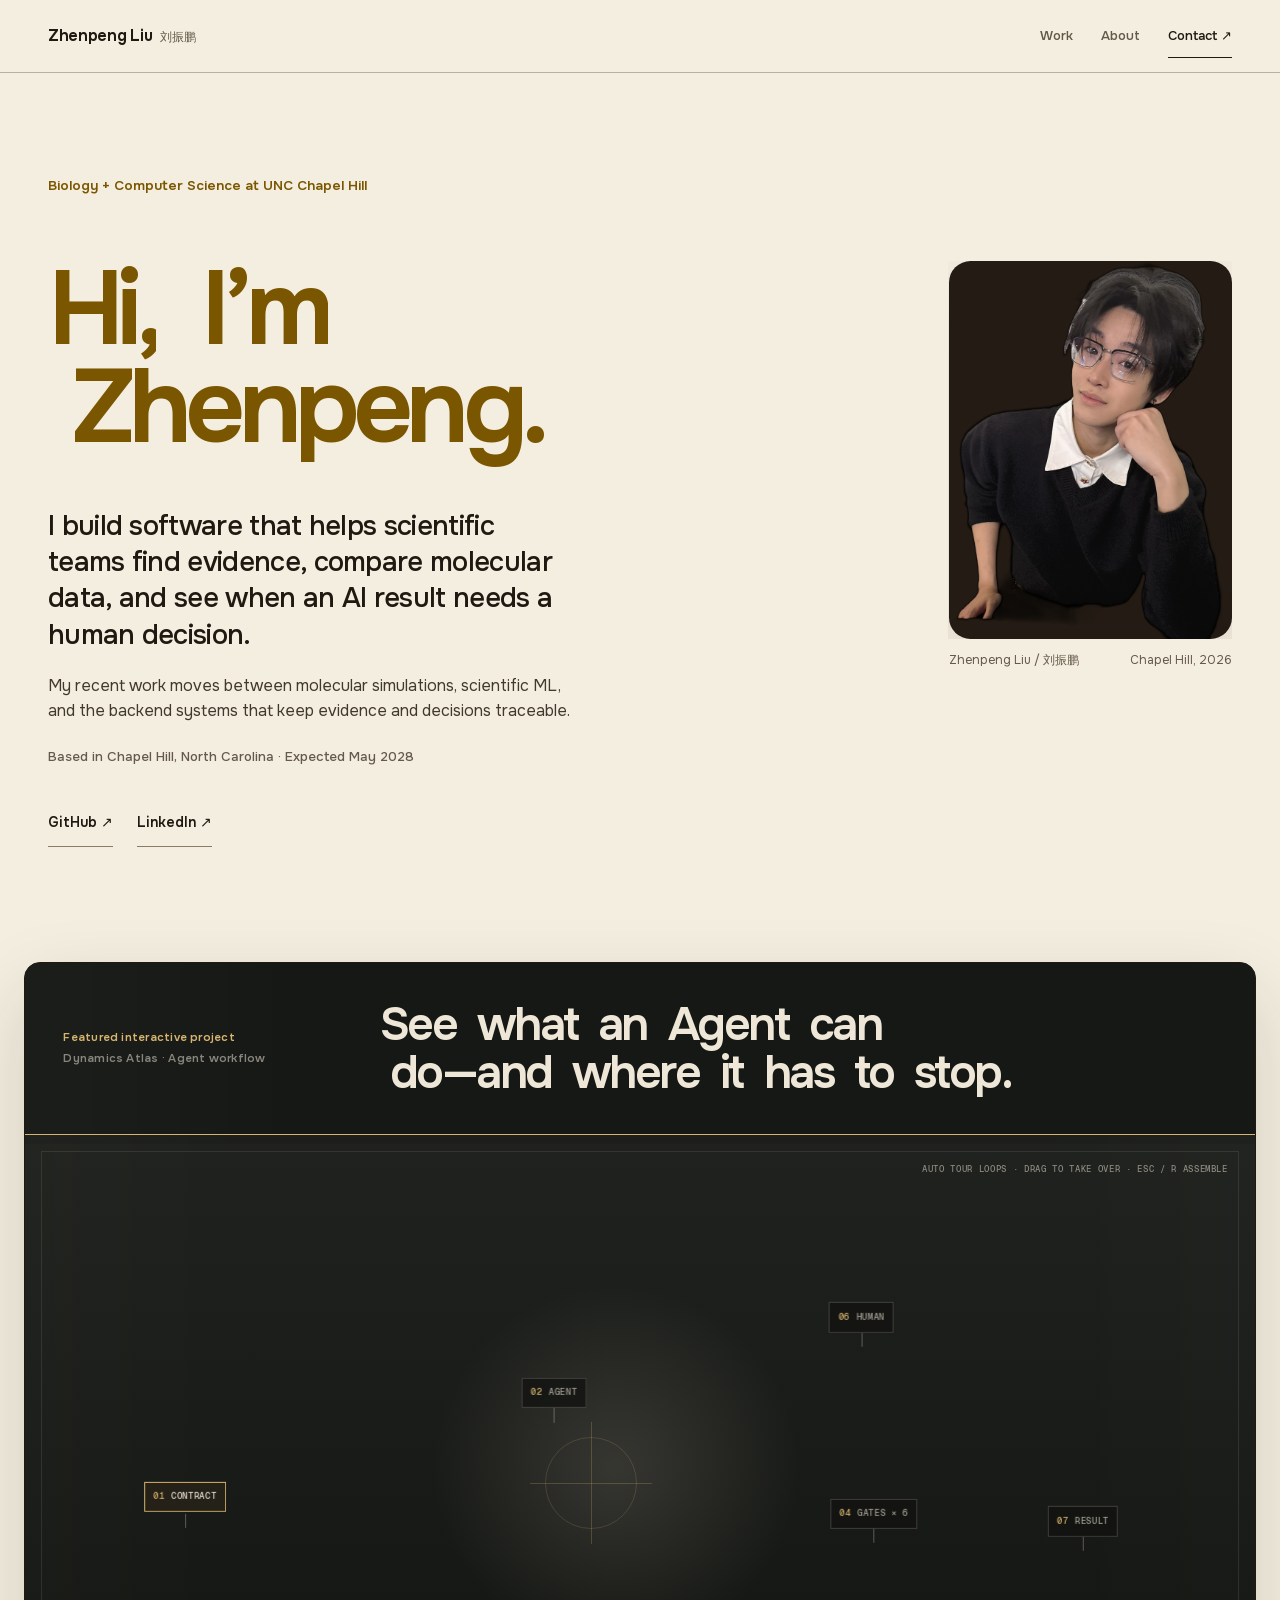
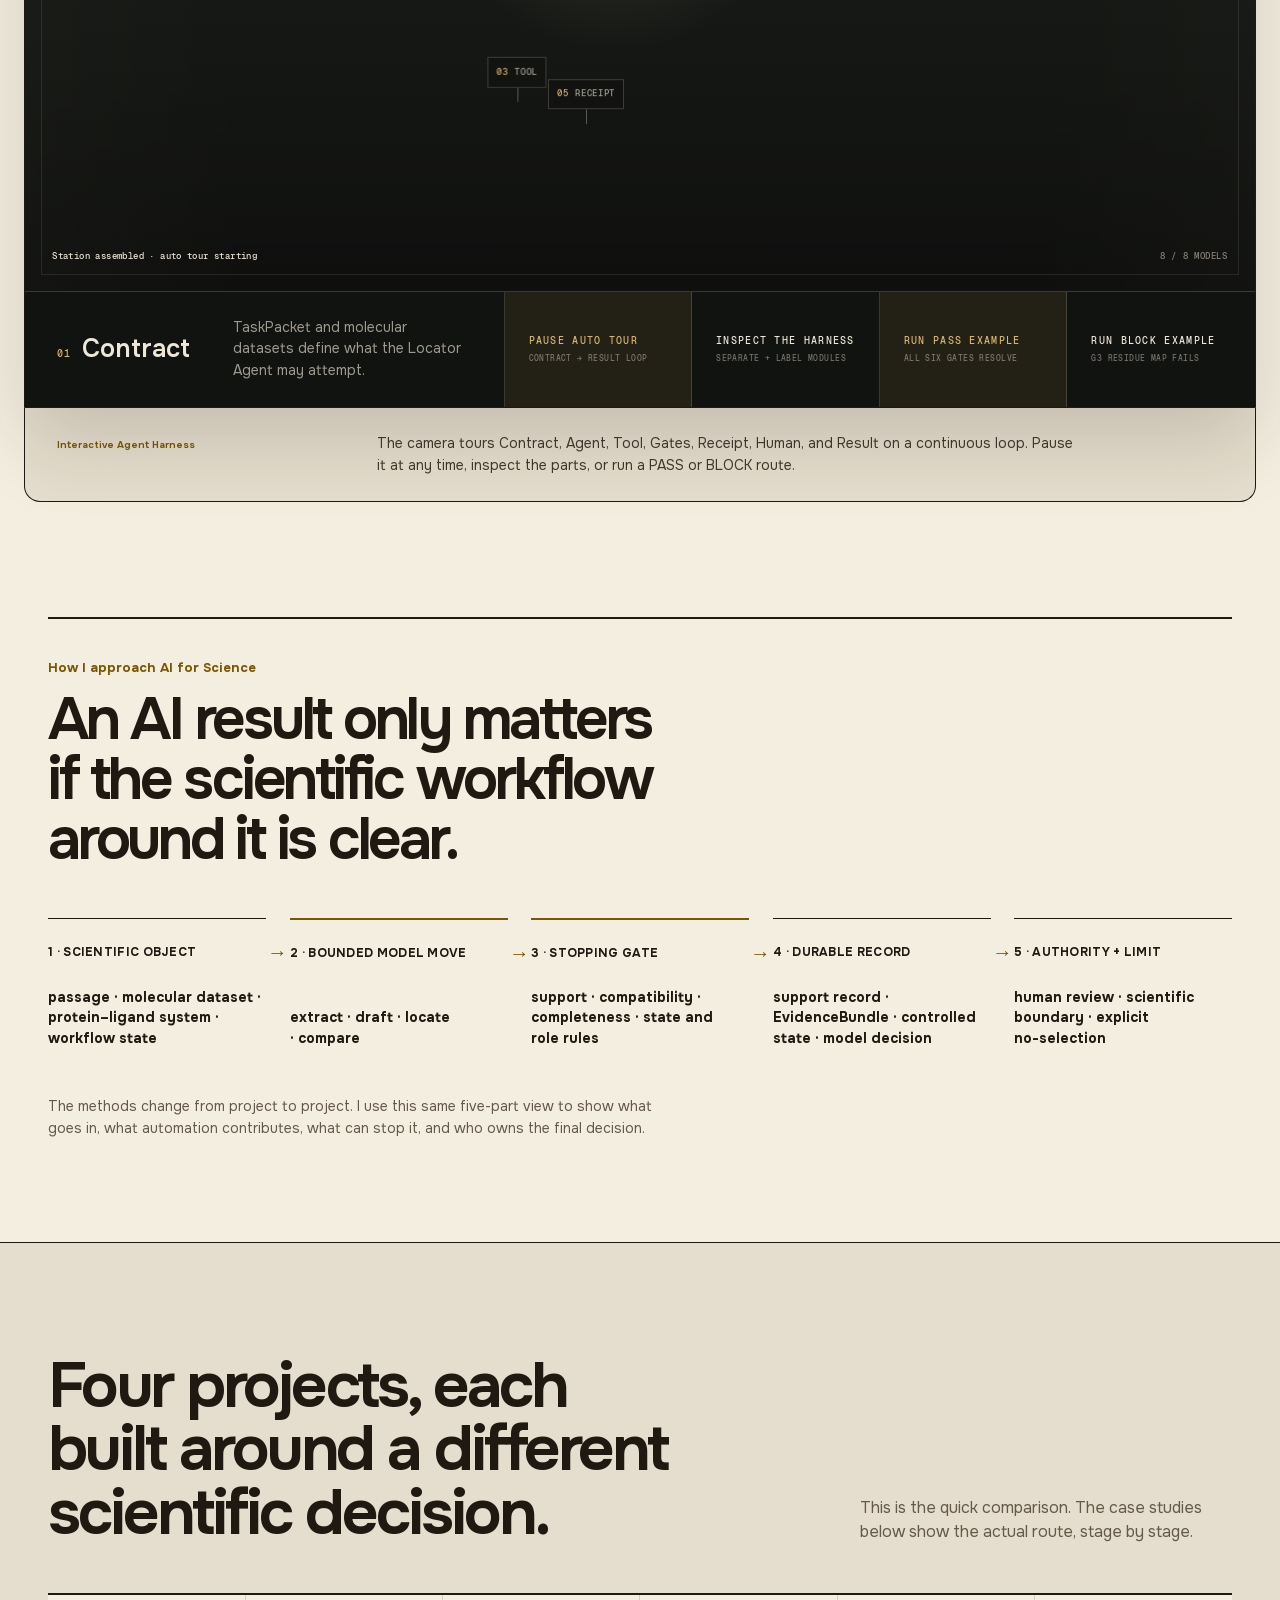
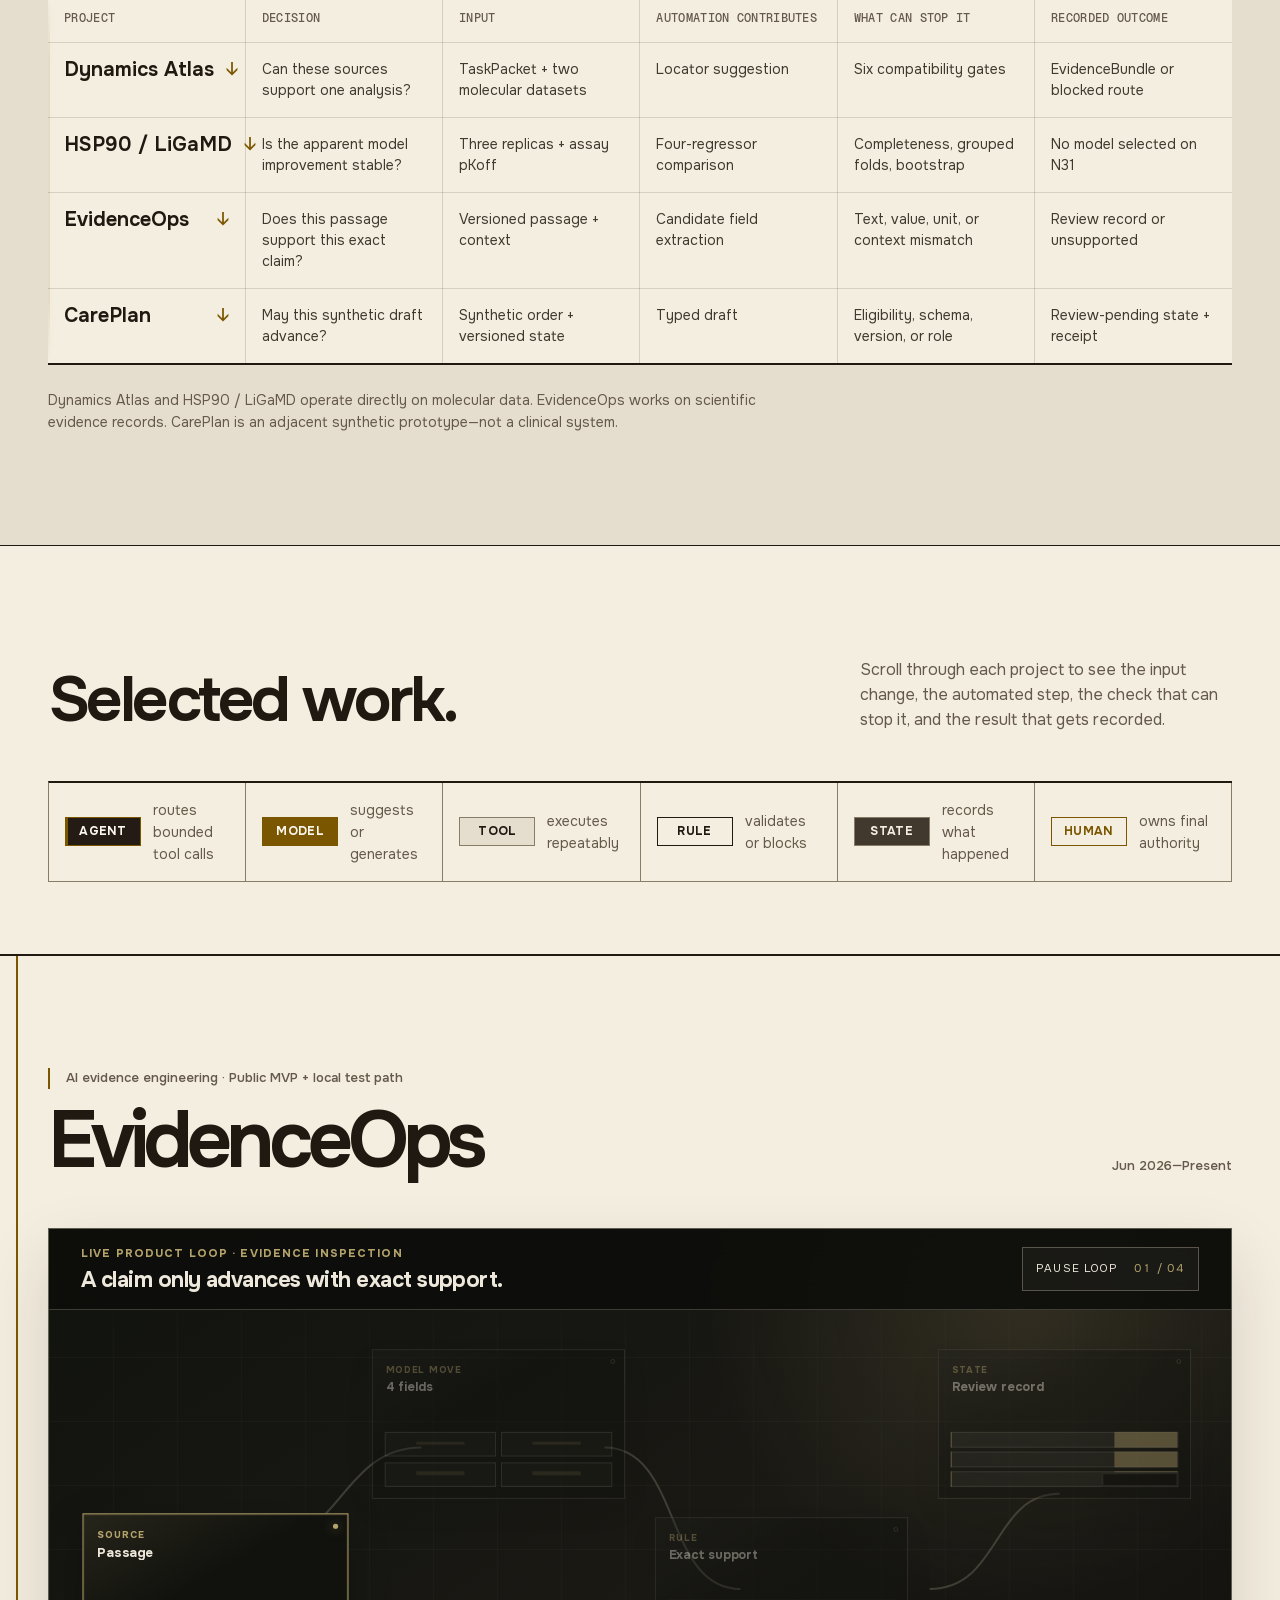
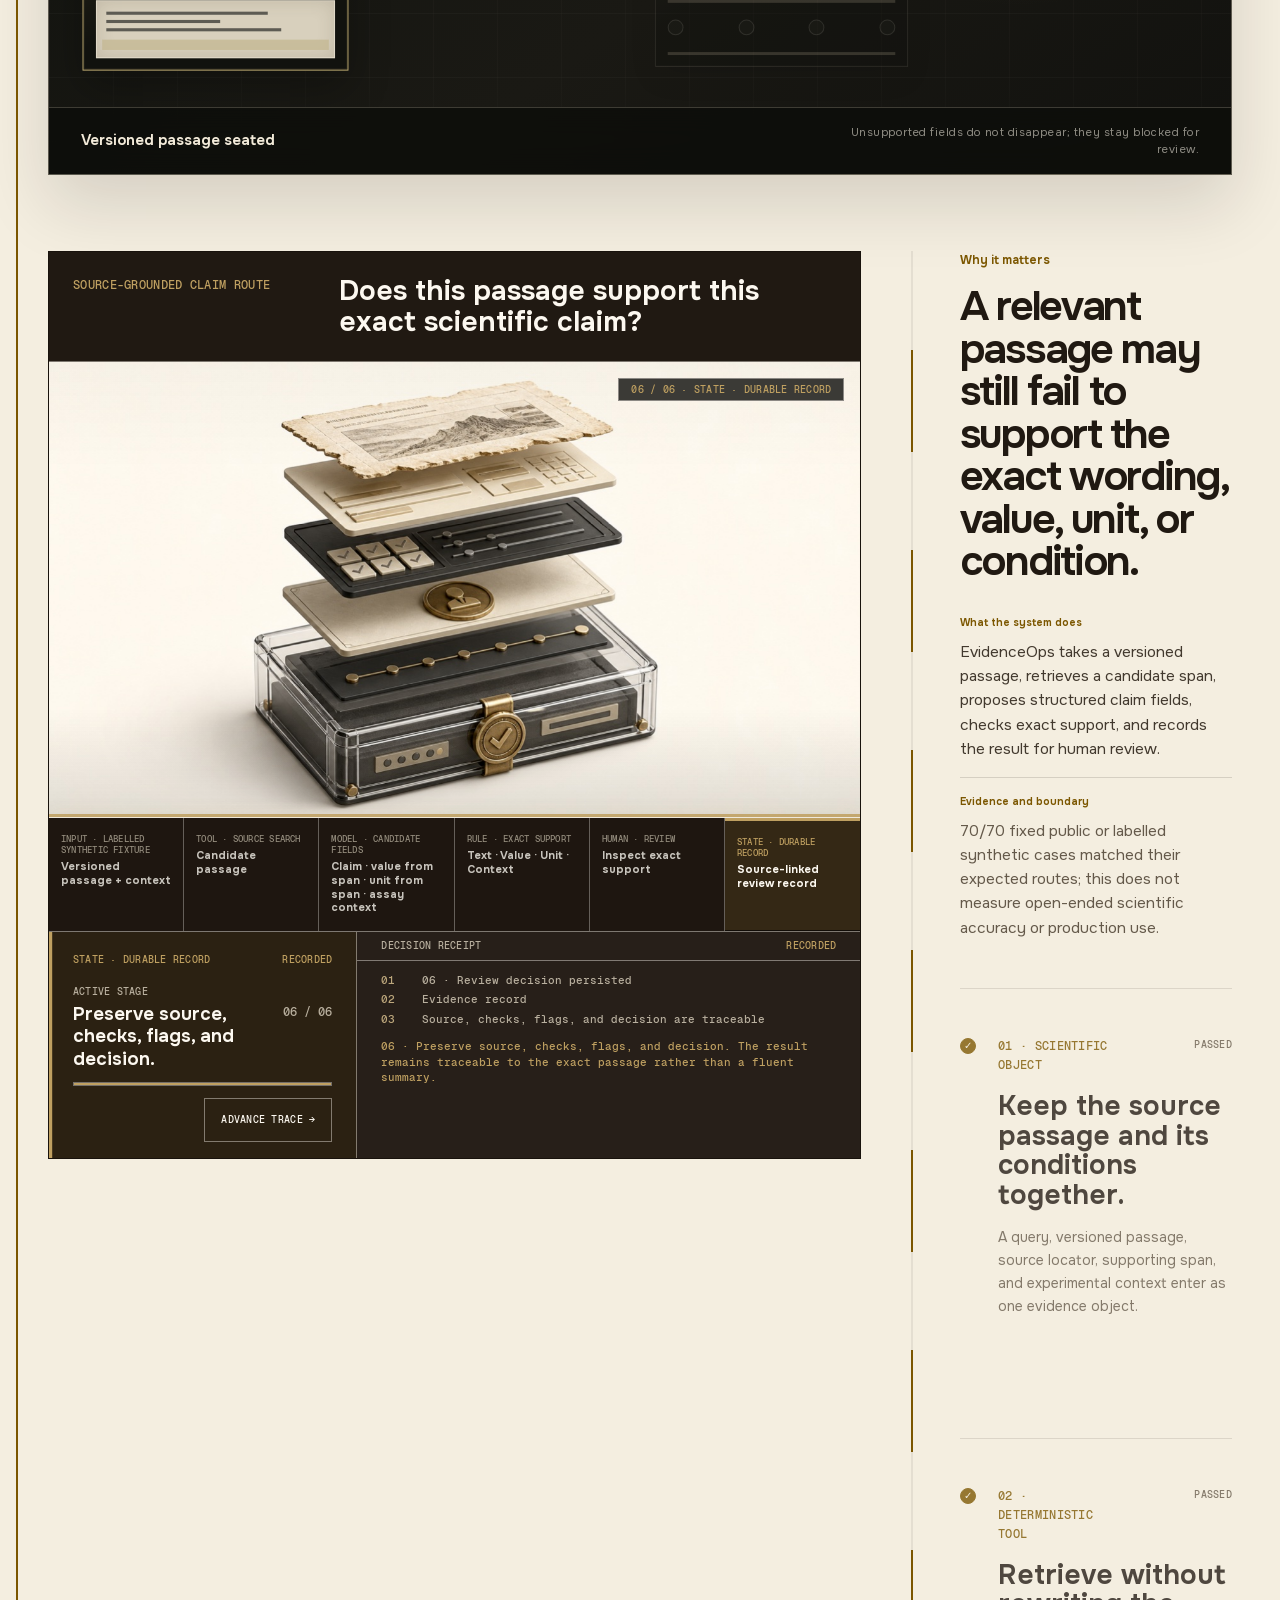
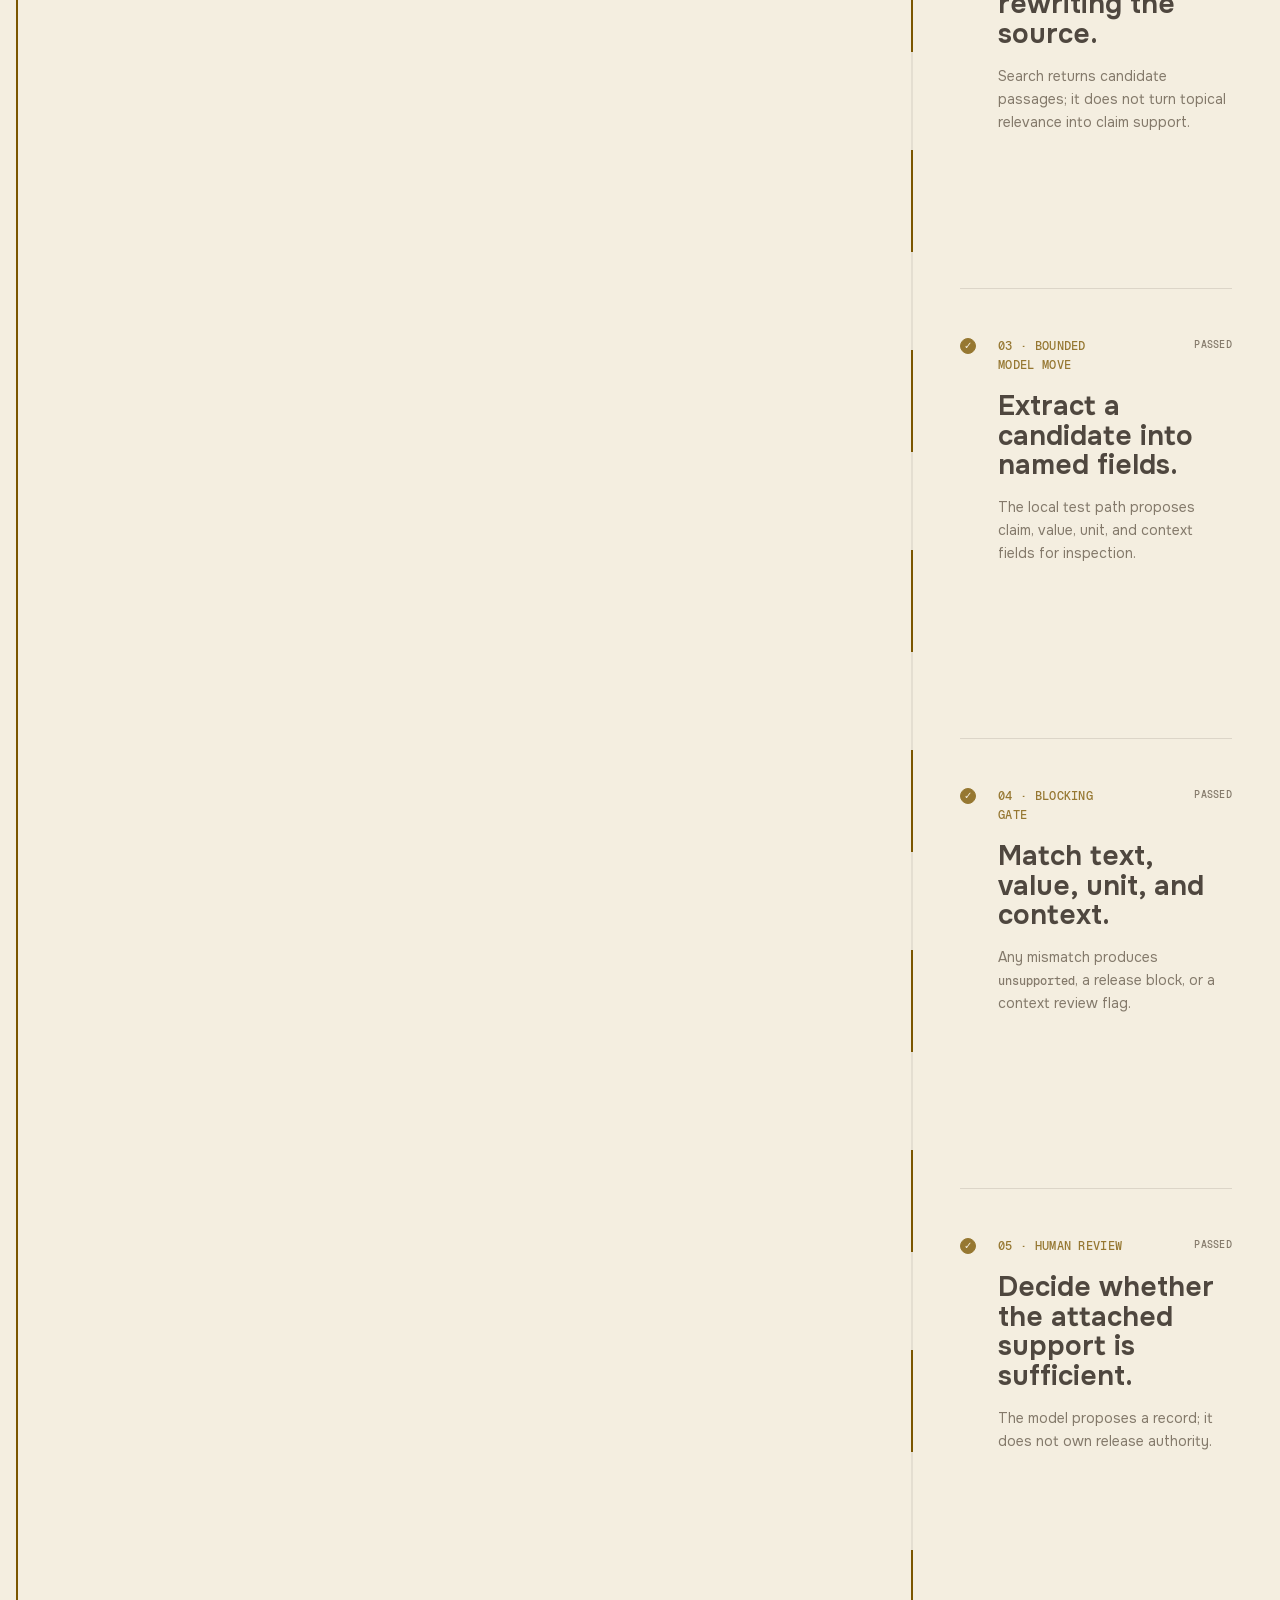
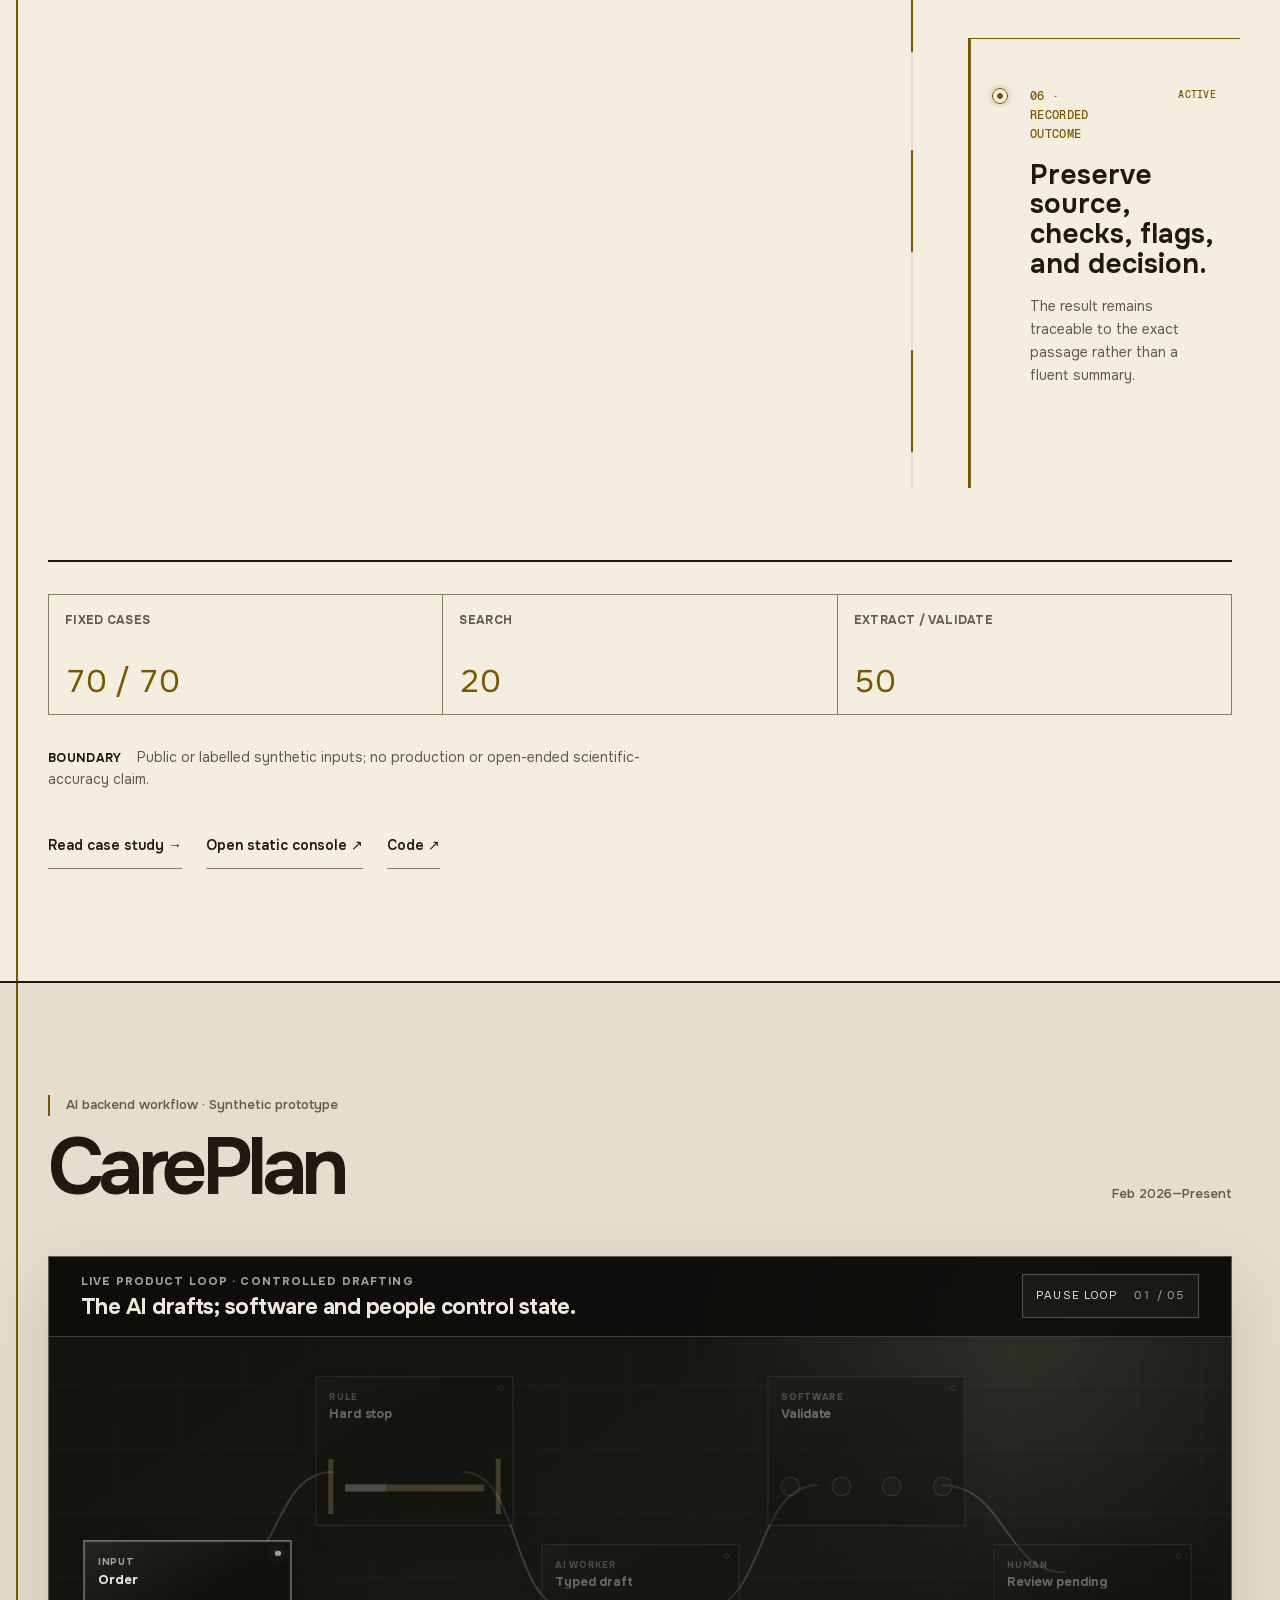
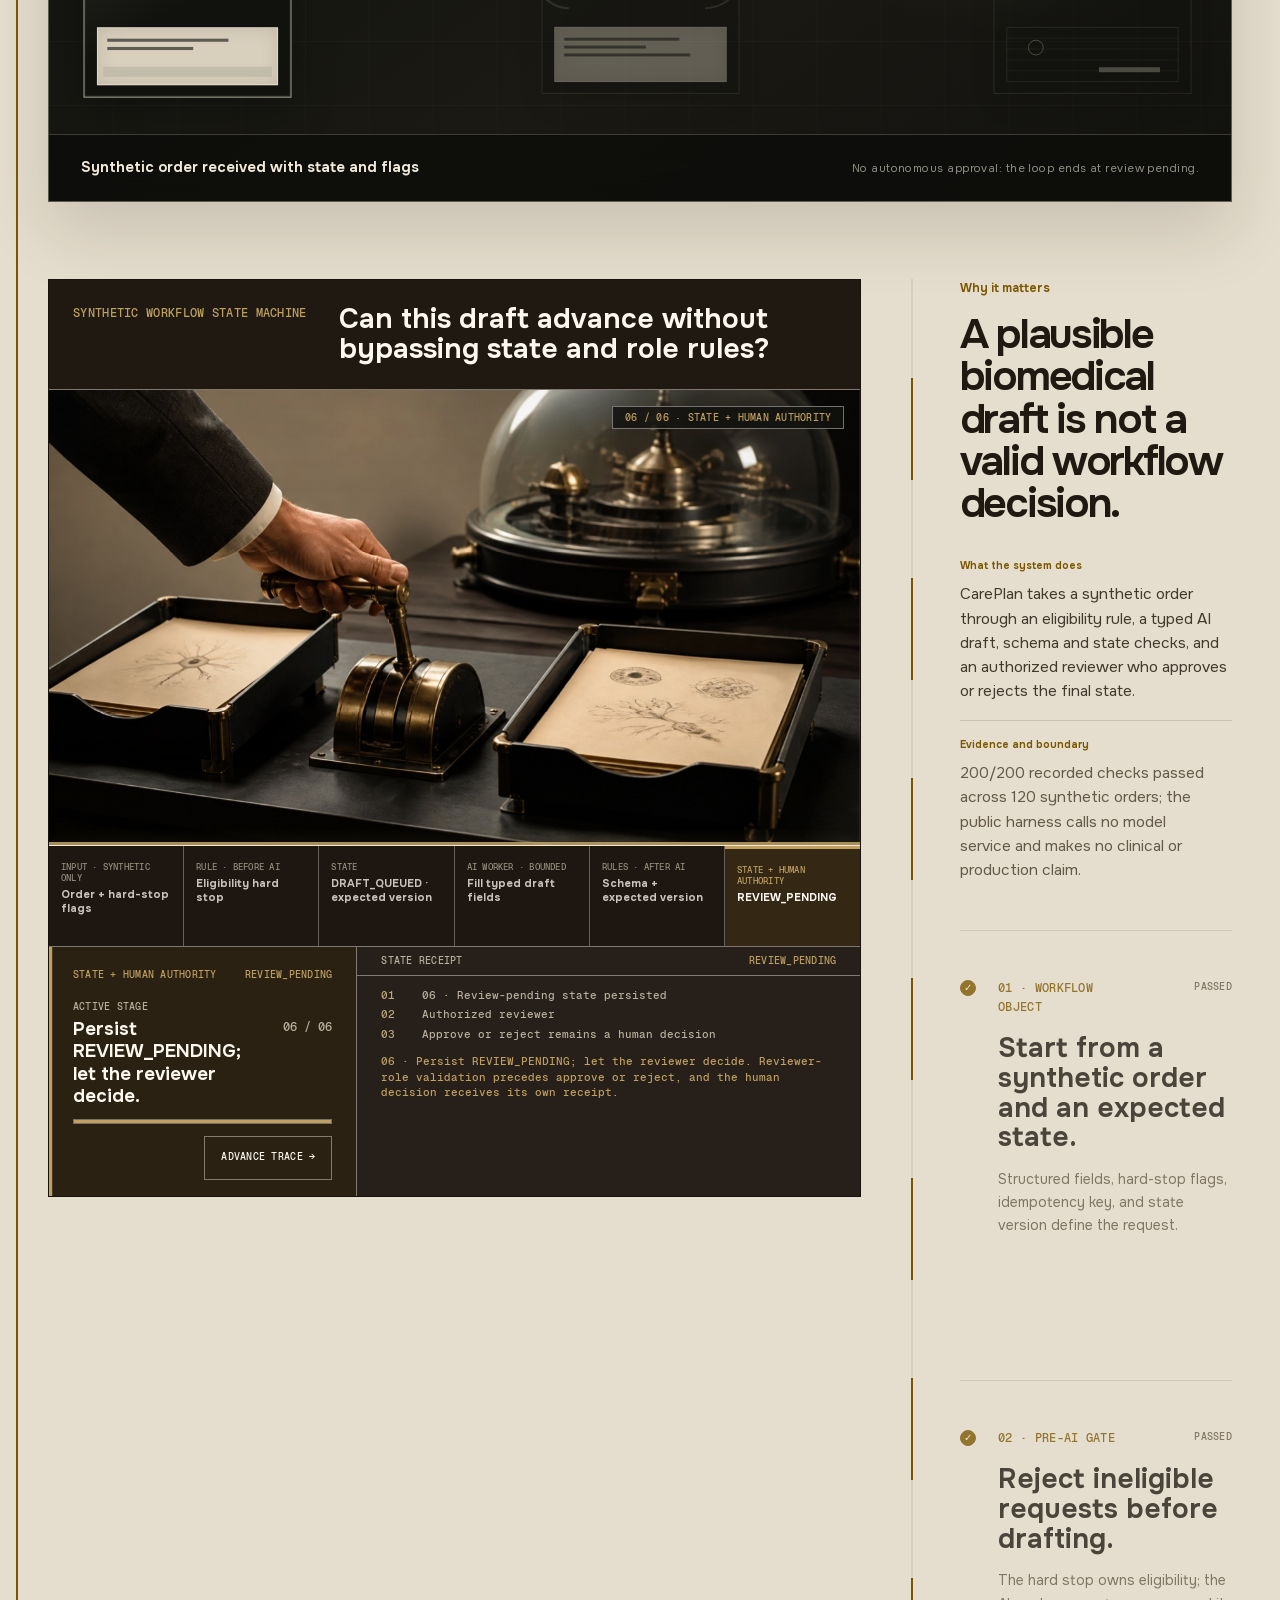
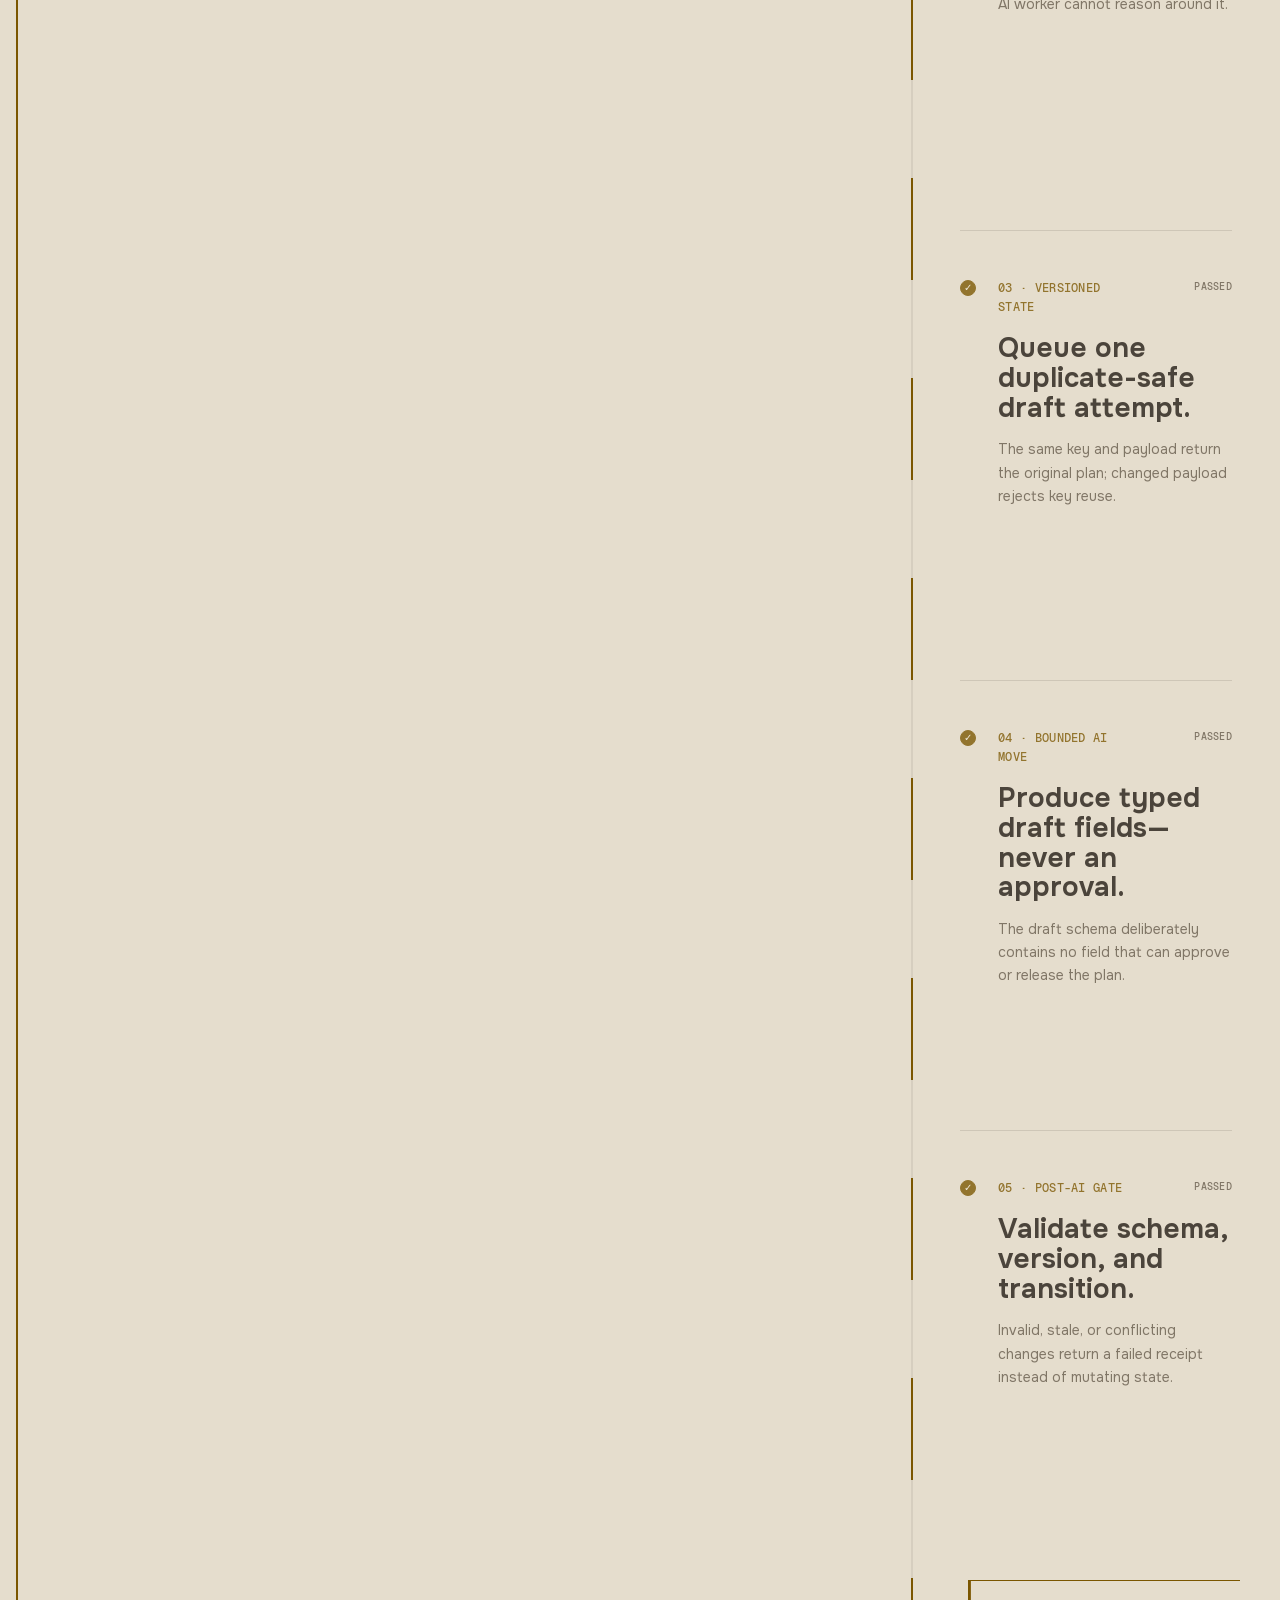
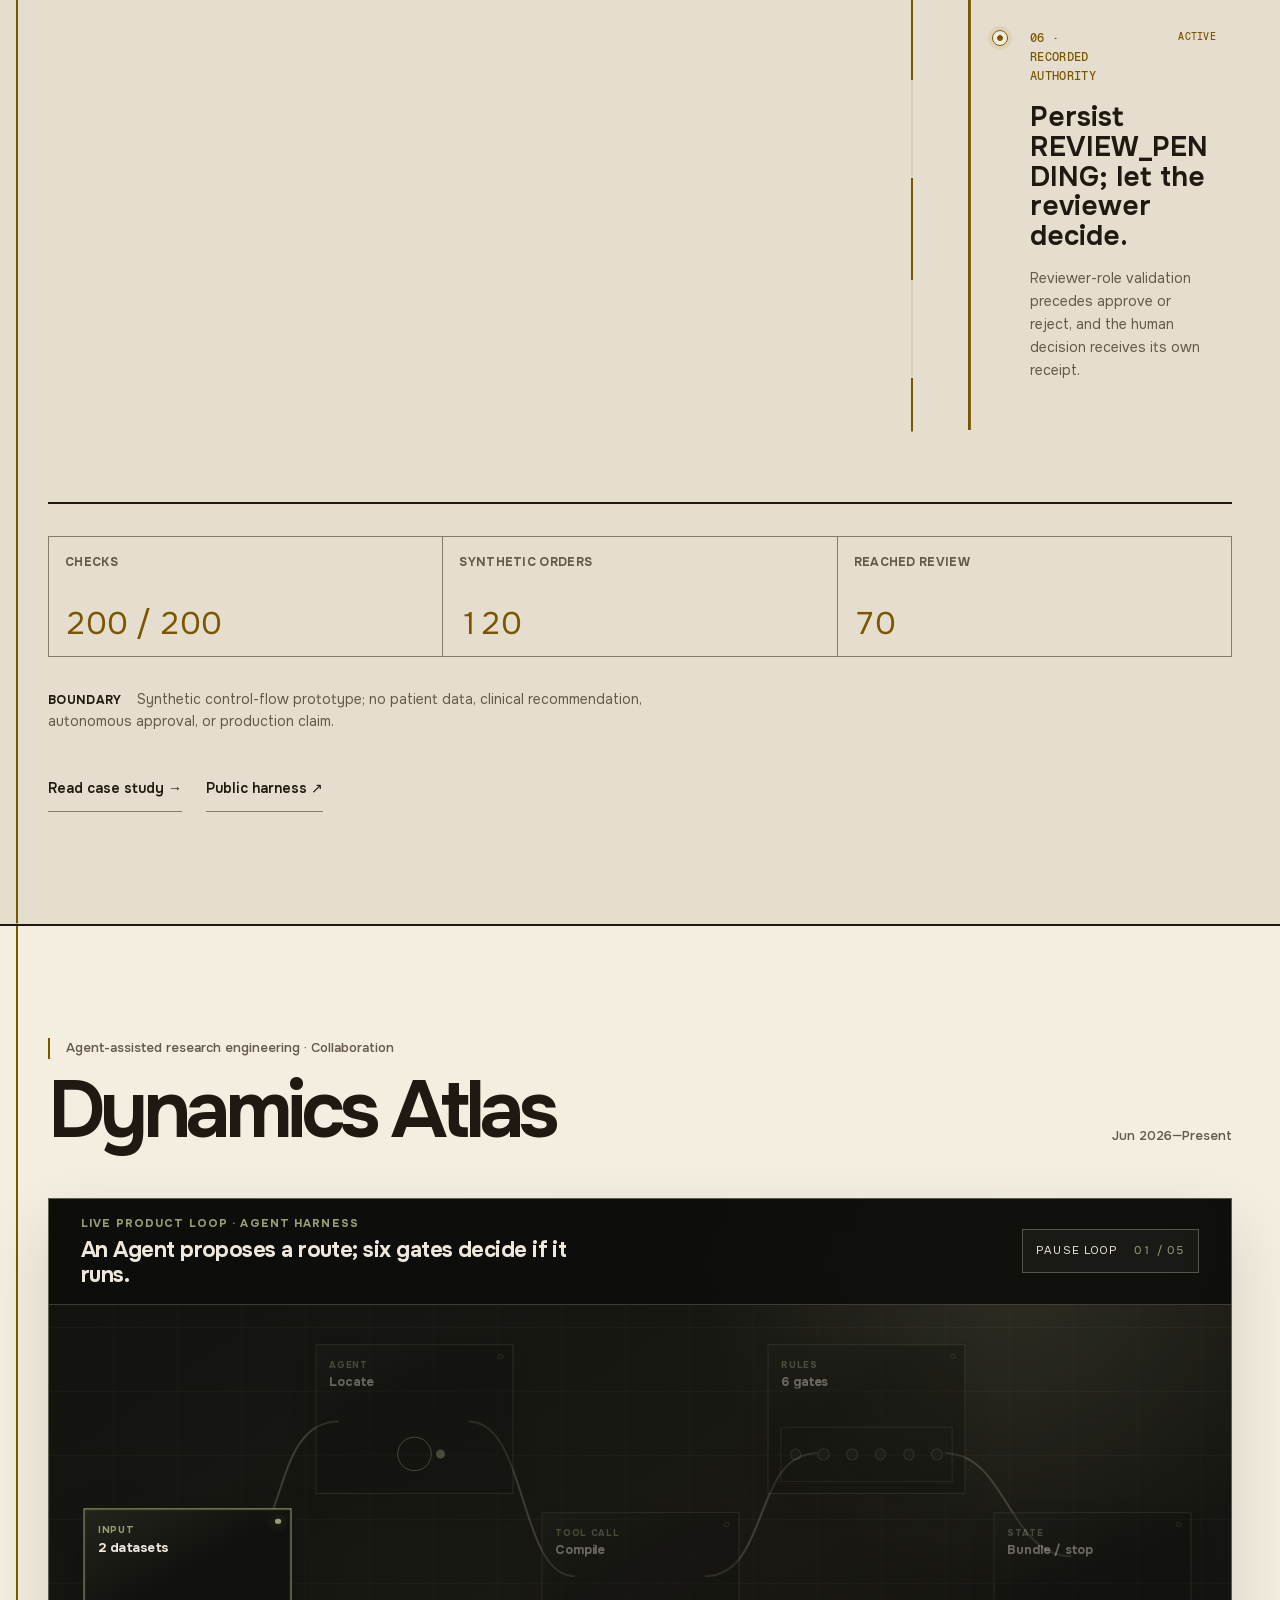
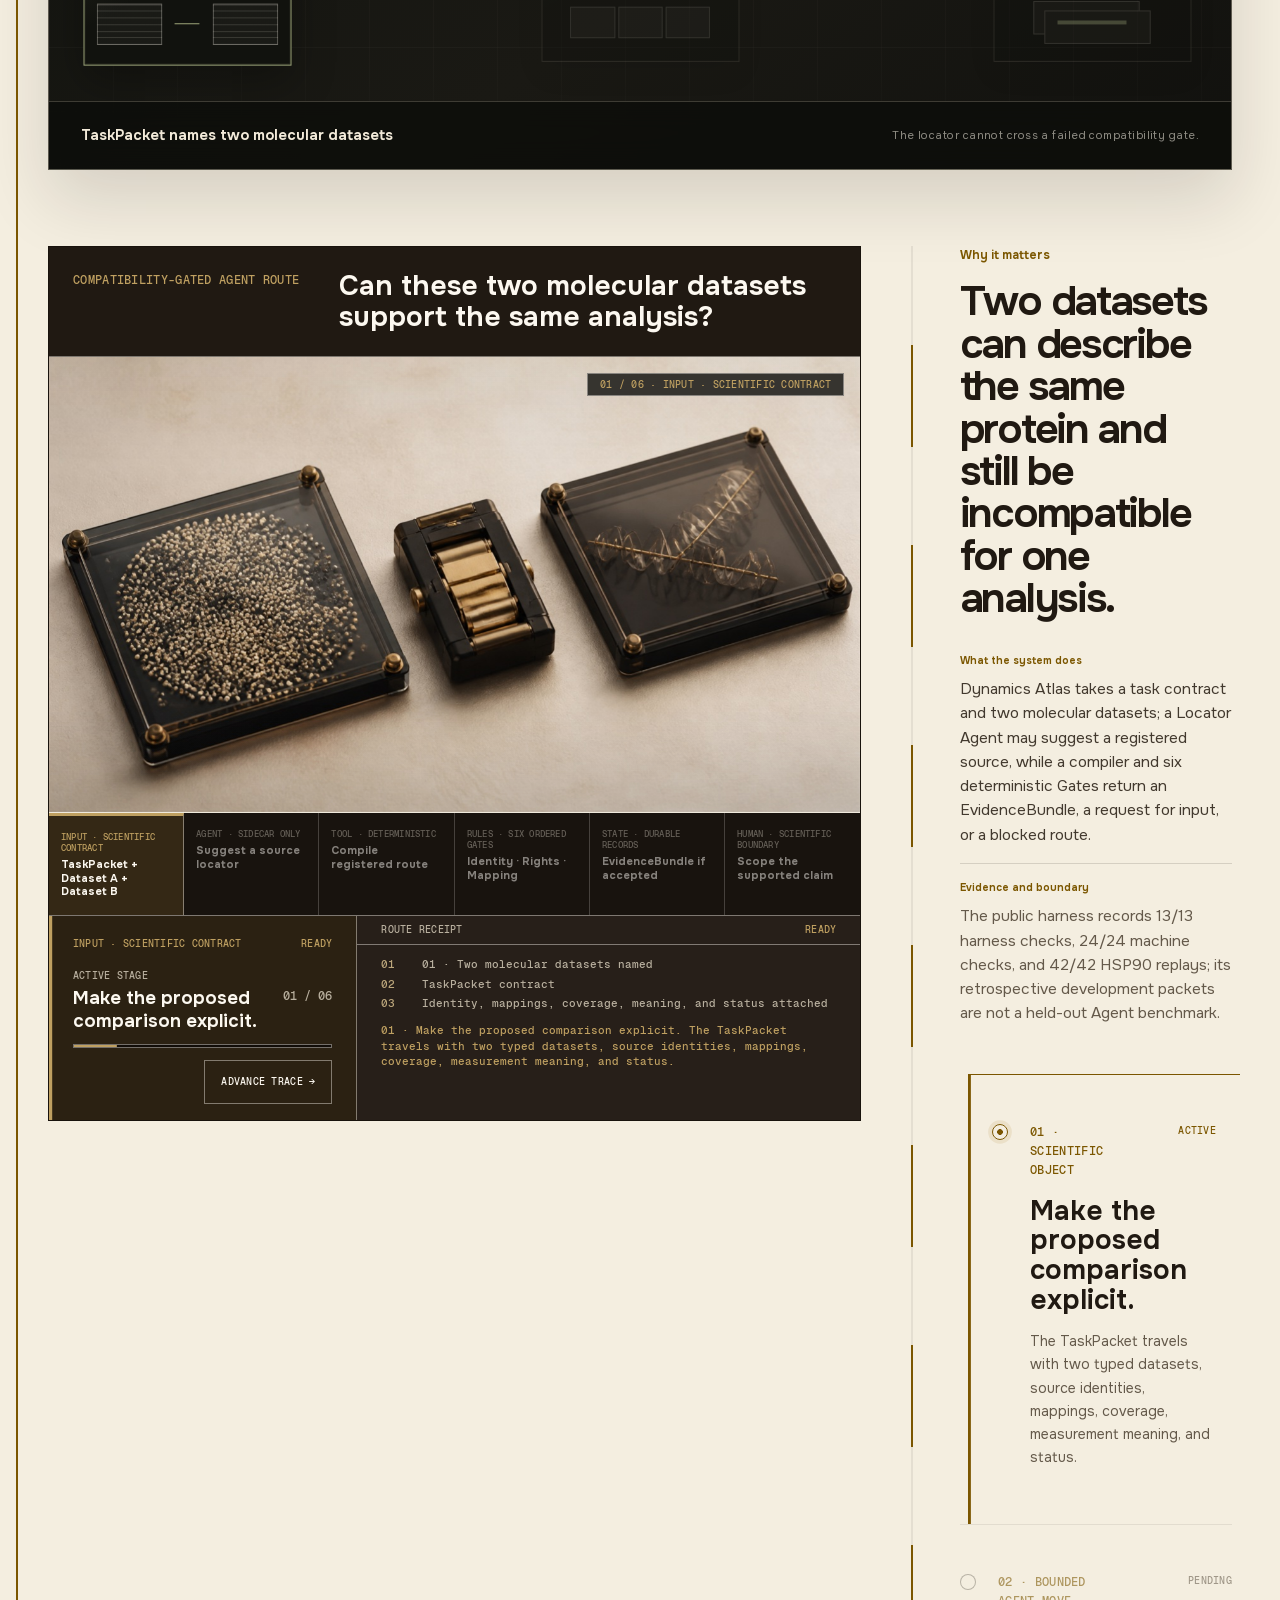
==== commit 6f016183: "Clean portrait cutout edges" ====
--- a/index.html
+++ b/index.html
@@ -32,7 +32,7 @@
     "name": "Zhenpeng Liu",
     "alternateName": "刘振鹏",
     "url": "https://alex051107.github.io/personal-website/",
-    "image": "https://alex051107.github.io/personal-website/images/portrait.png",
+    "image": "https://alex051107.github.io/personal-website/images/portrait-clean.png",
     "email": "mailto:liualex@unc.edu",
     "affiliation": {
       "@type": "CollegeOrUniversity",
@@ -96,7 +96,7 @@
           </div>
           <figure class="index-opening__portrait">
             <div class="index-opening__portrait-frame">
-              <img src="images/portrait.png" alt="Portrait of Zhenpeng Liu" width="768" height="1024" fetchpriority="high" decoding="async">
+              <img src="images/portrait-clean.png" alt="Portrait of Zhenpeng Liu" width="768" height="1024" fetchpriority="high" decoding="async">
             </div>
             <figcaption><span>Zhenpeng Liu / 刘振鹏</span><span>Chapel Hill, 2026</span></figcaption>
           </figure>
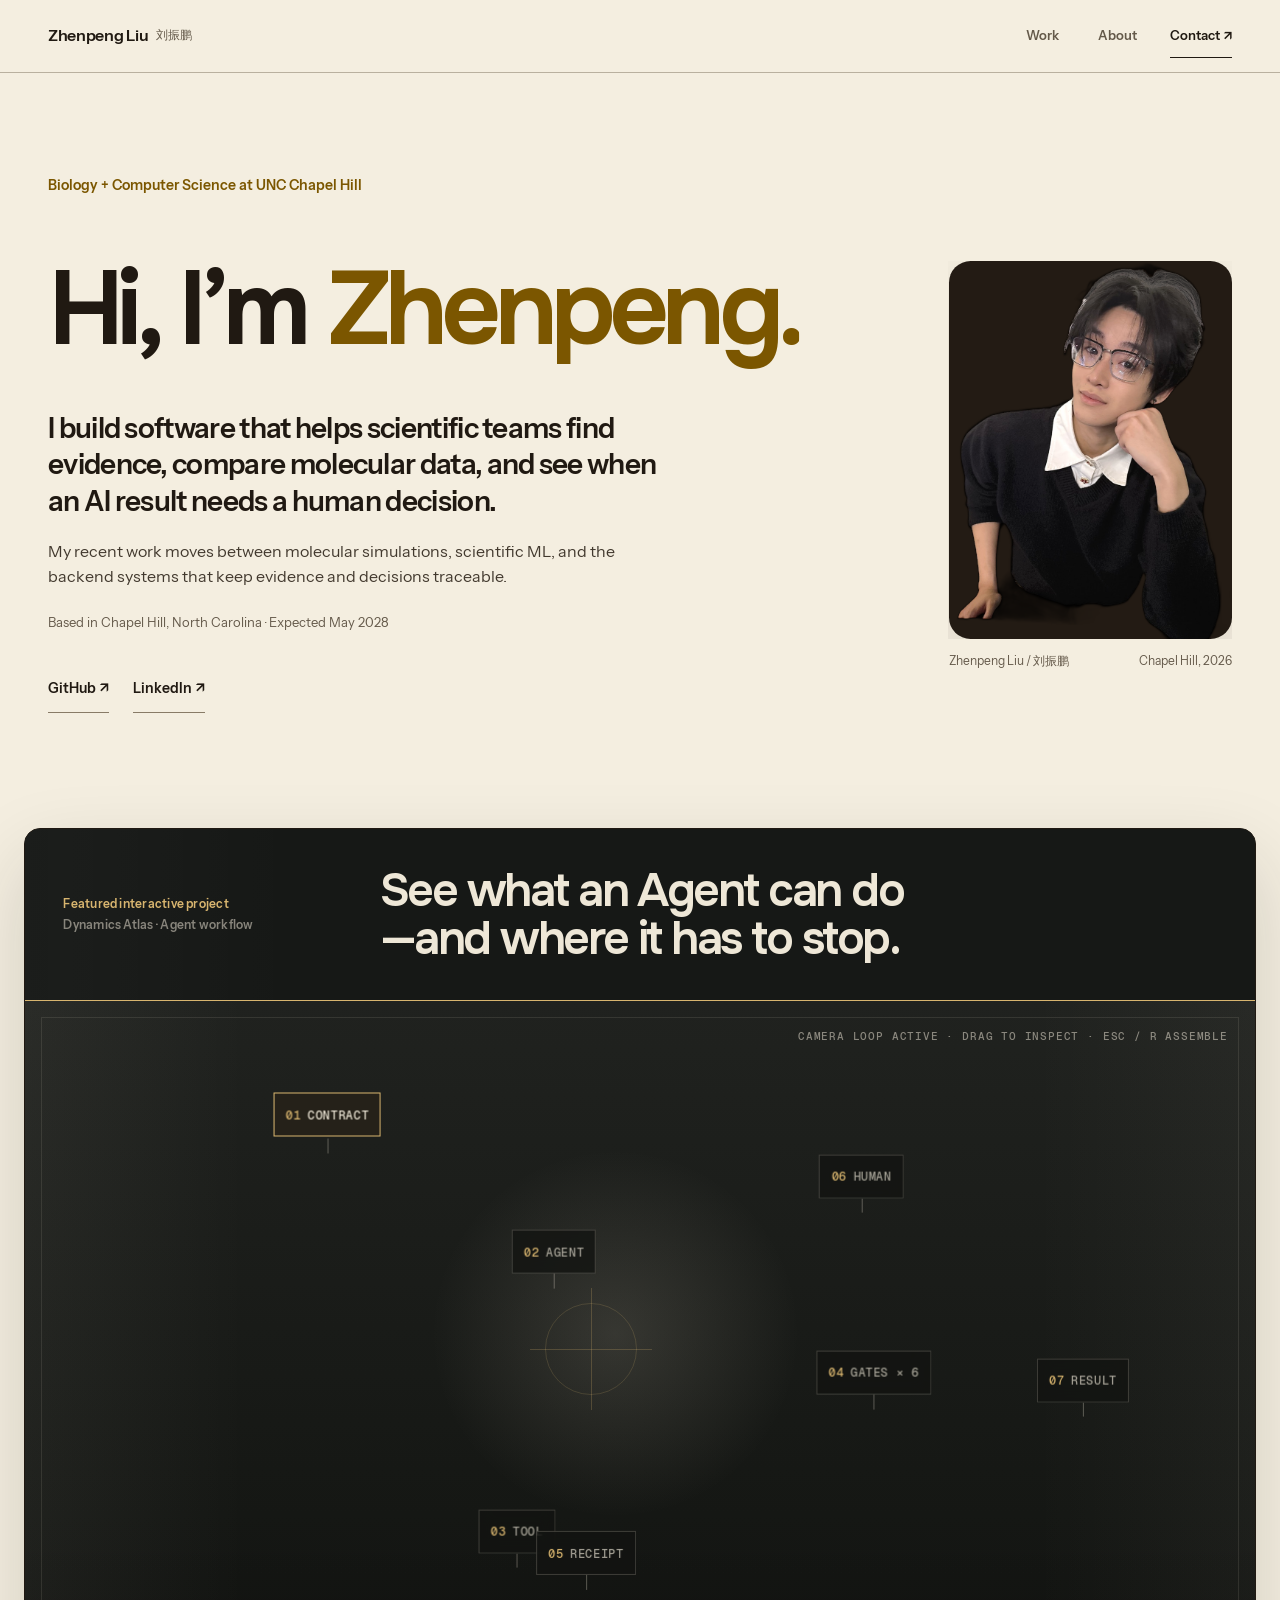
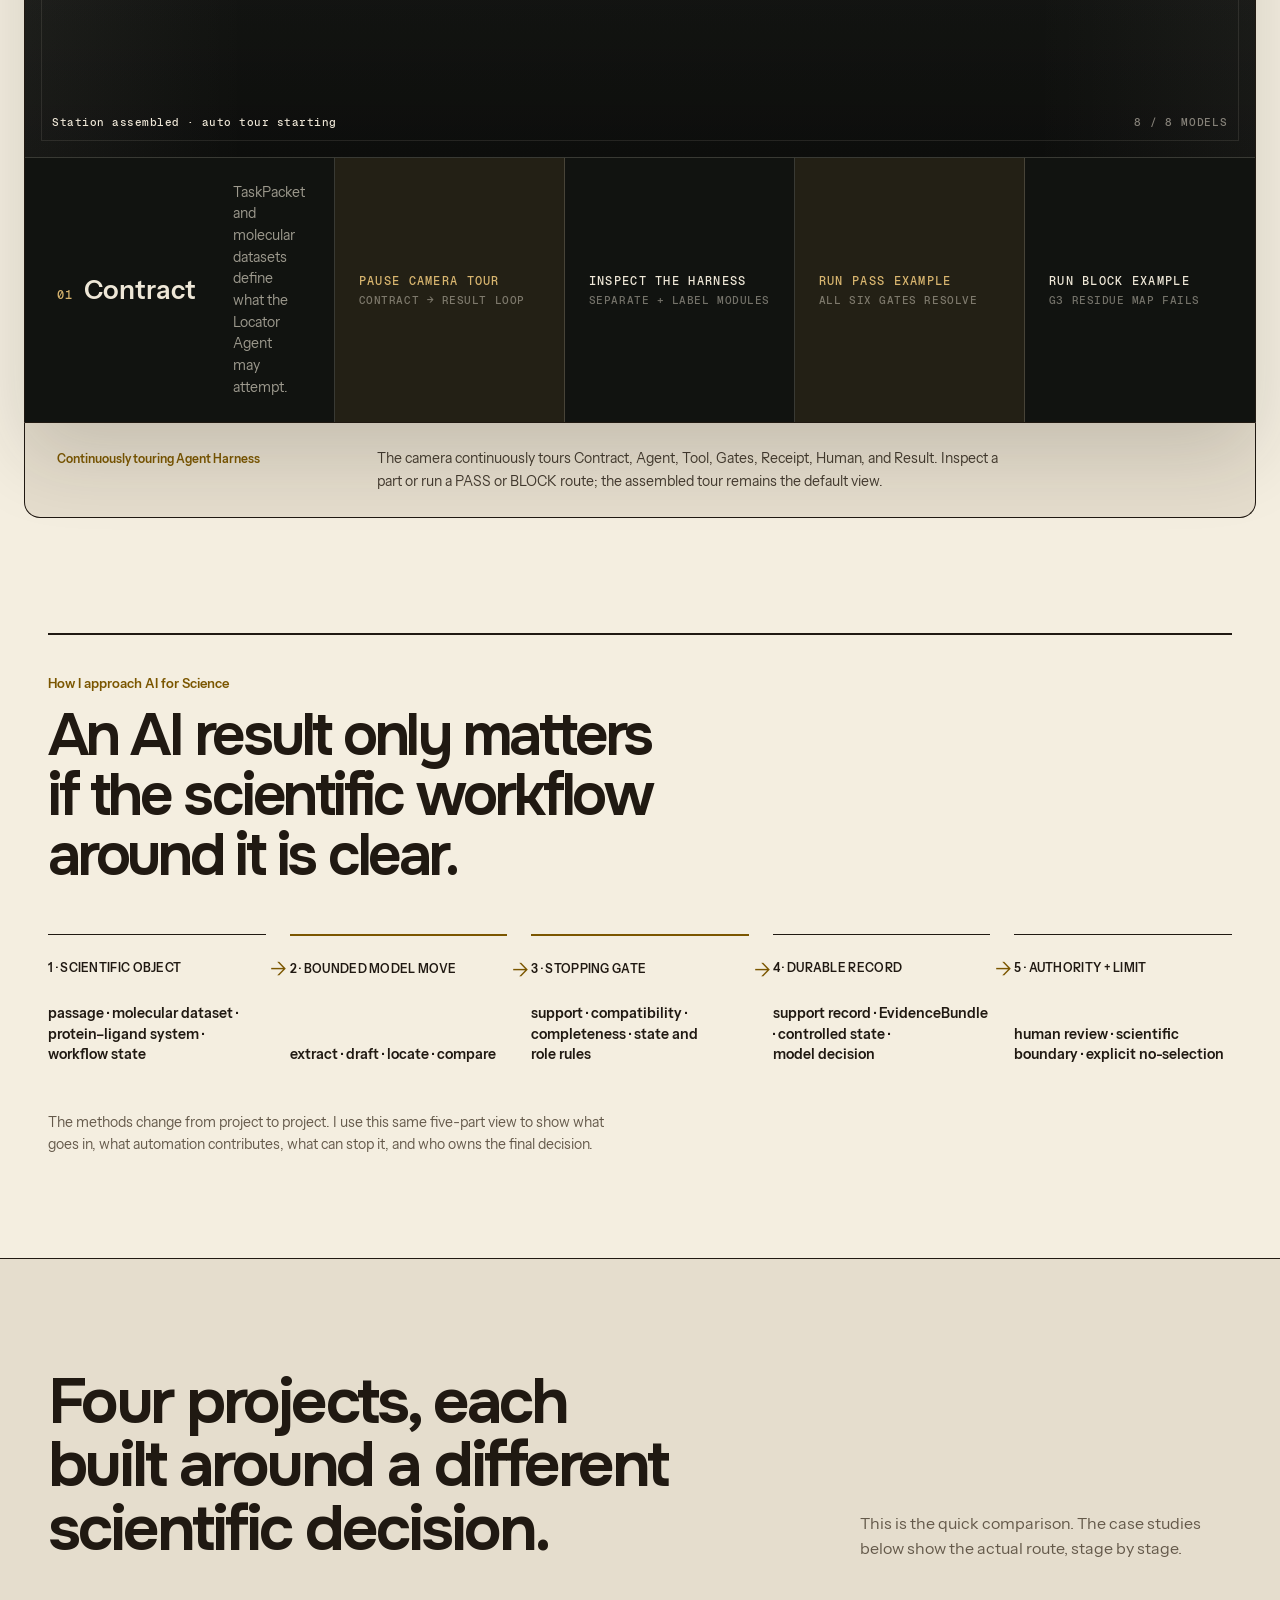
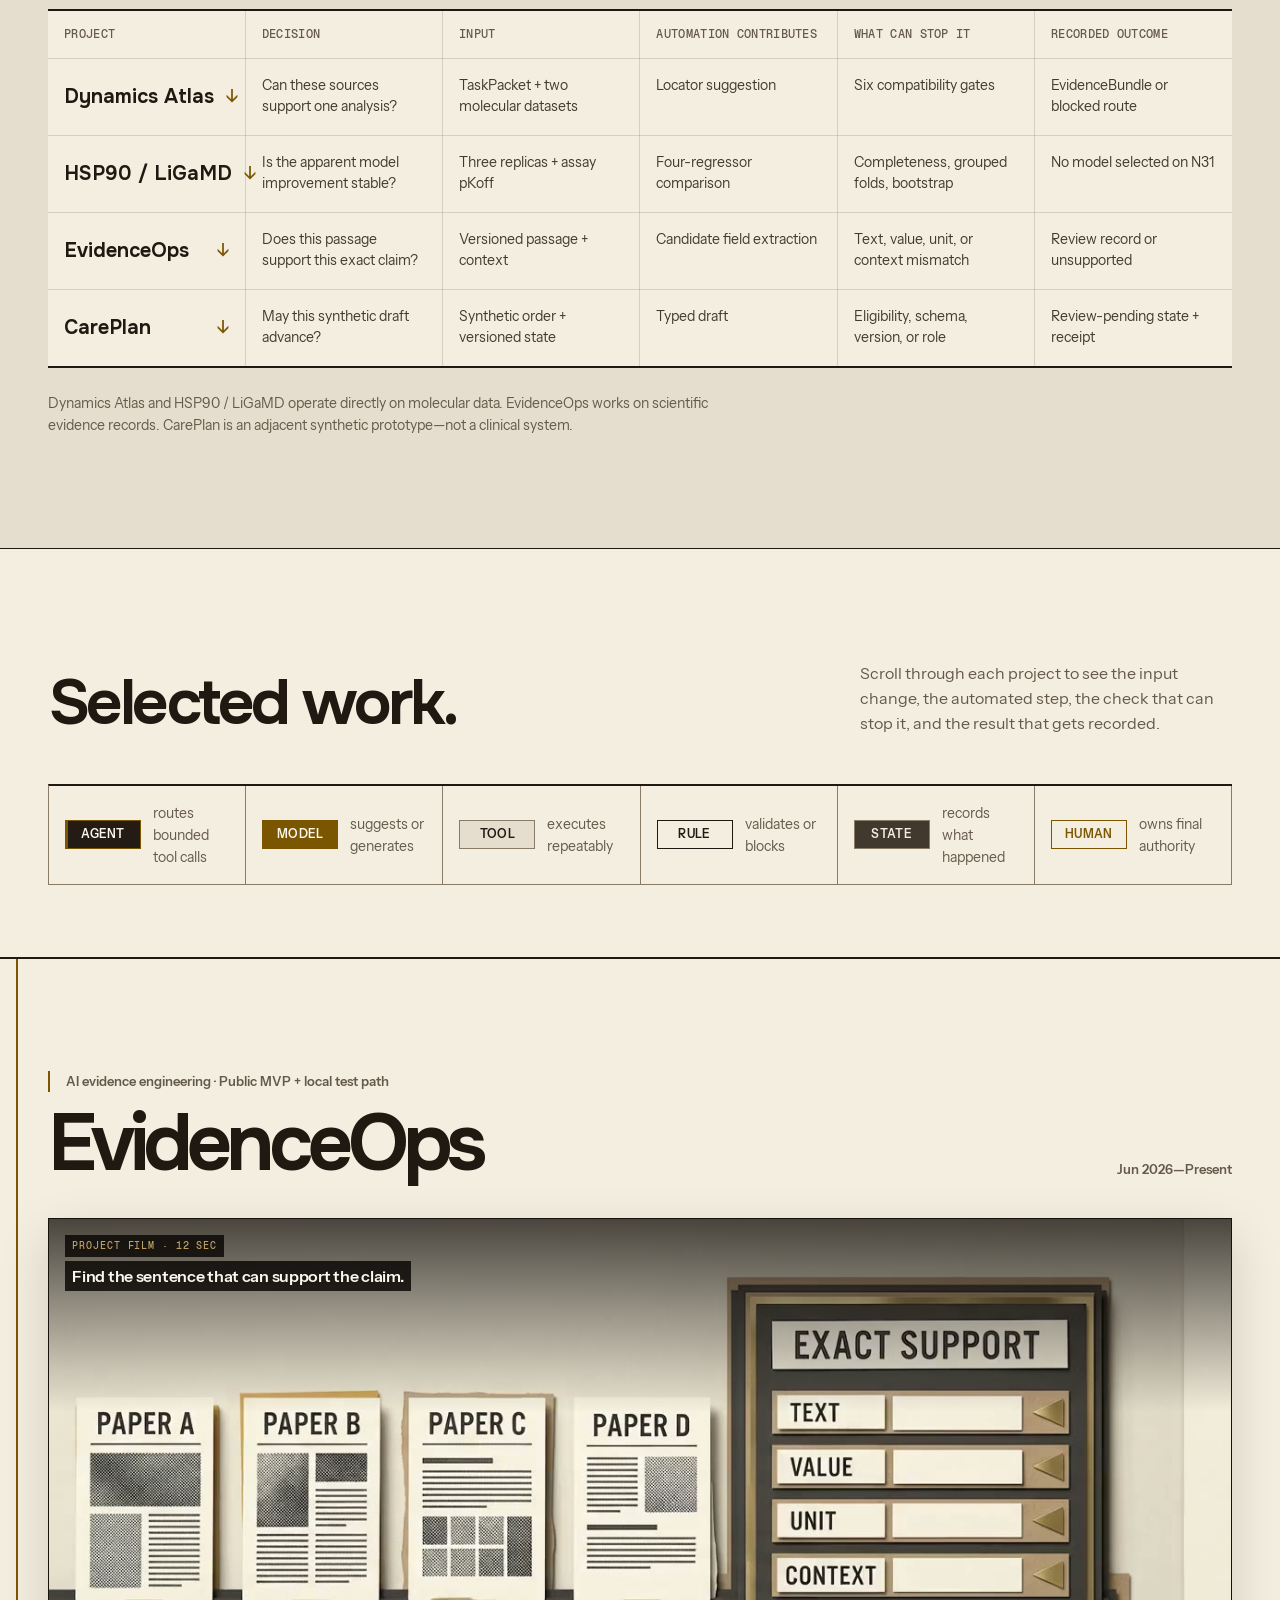
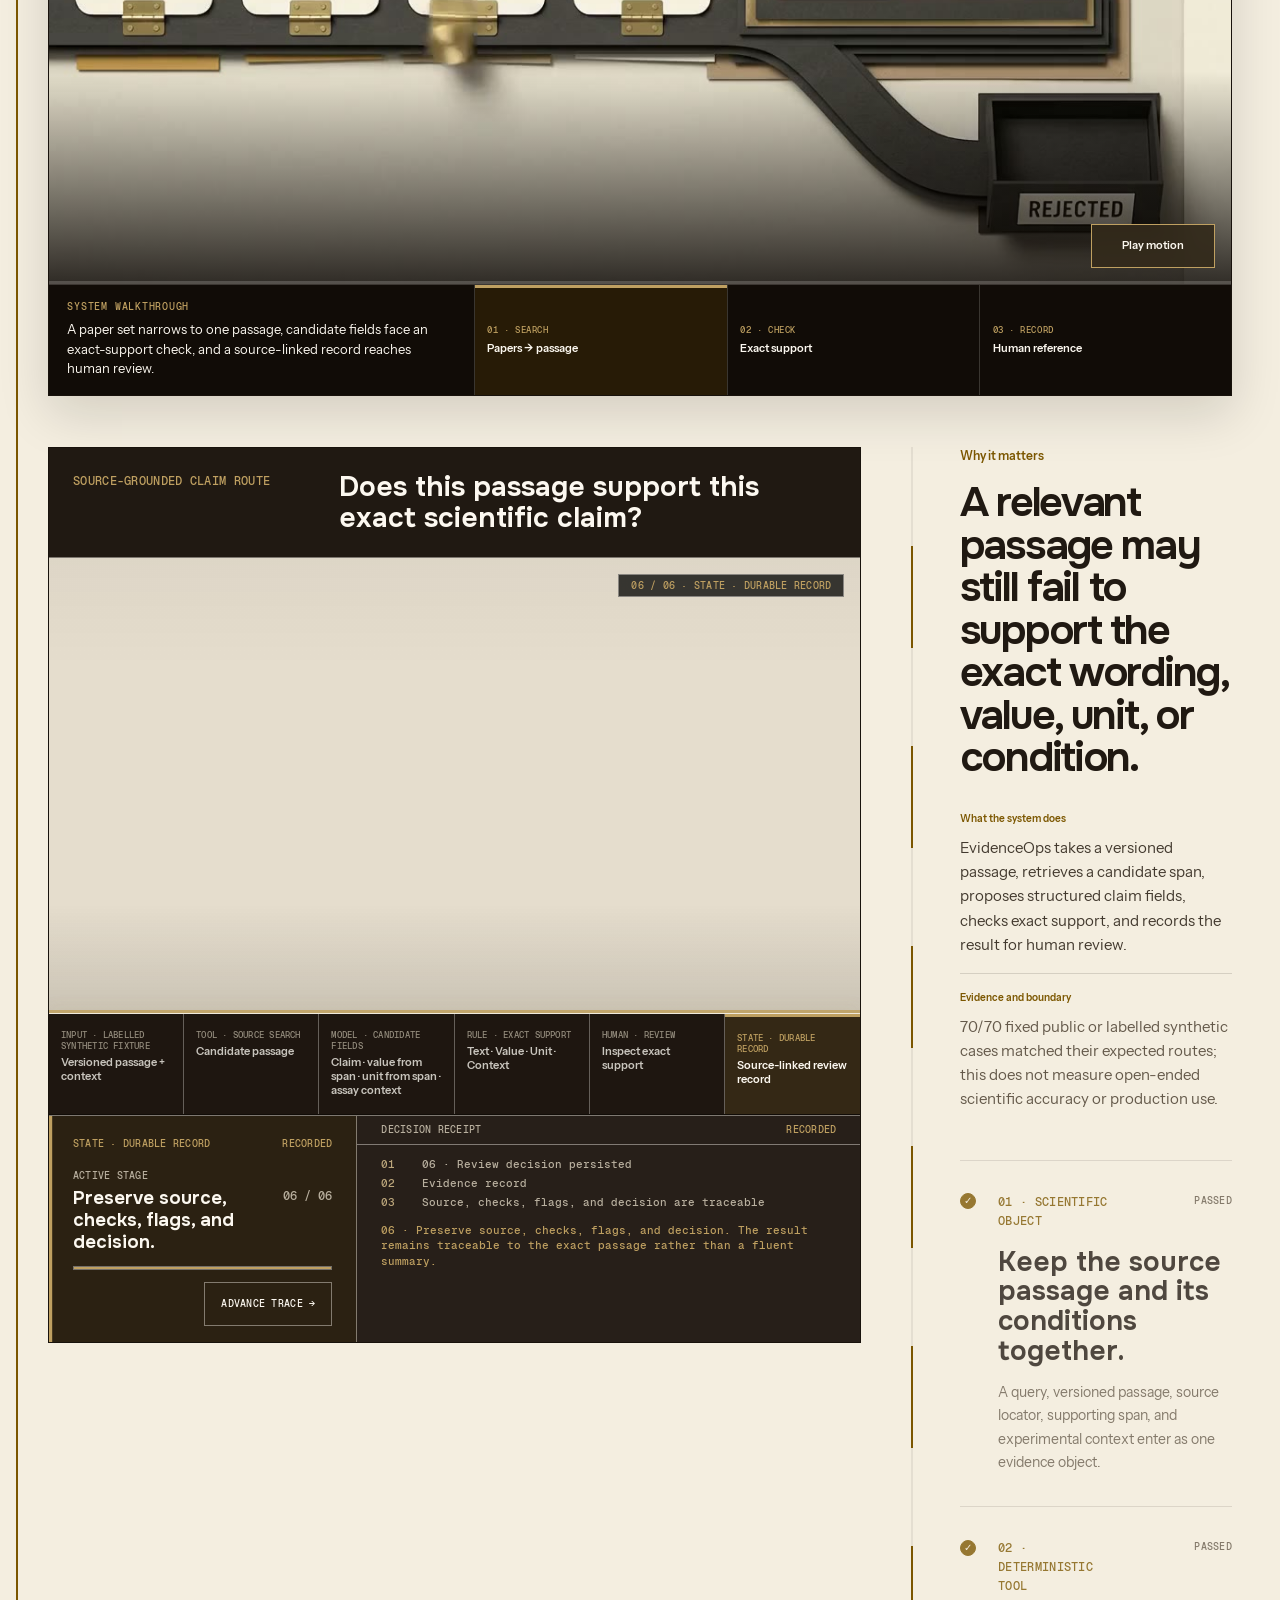
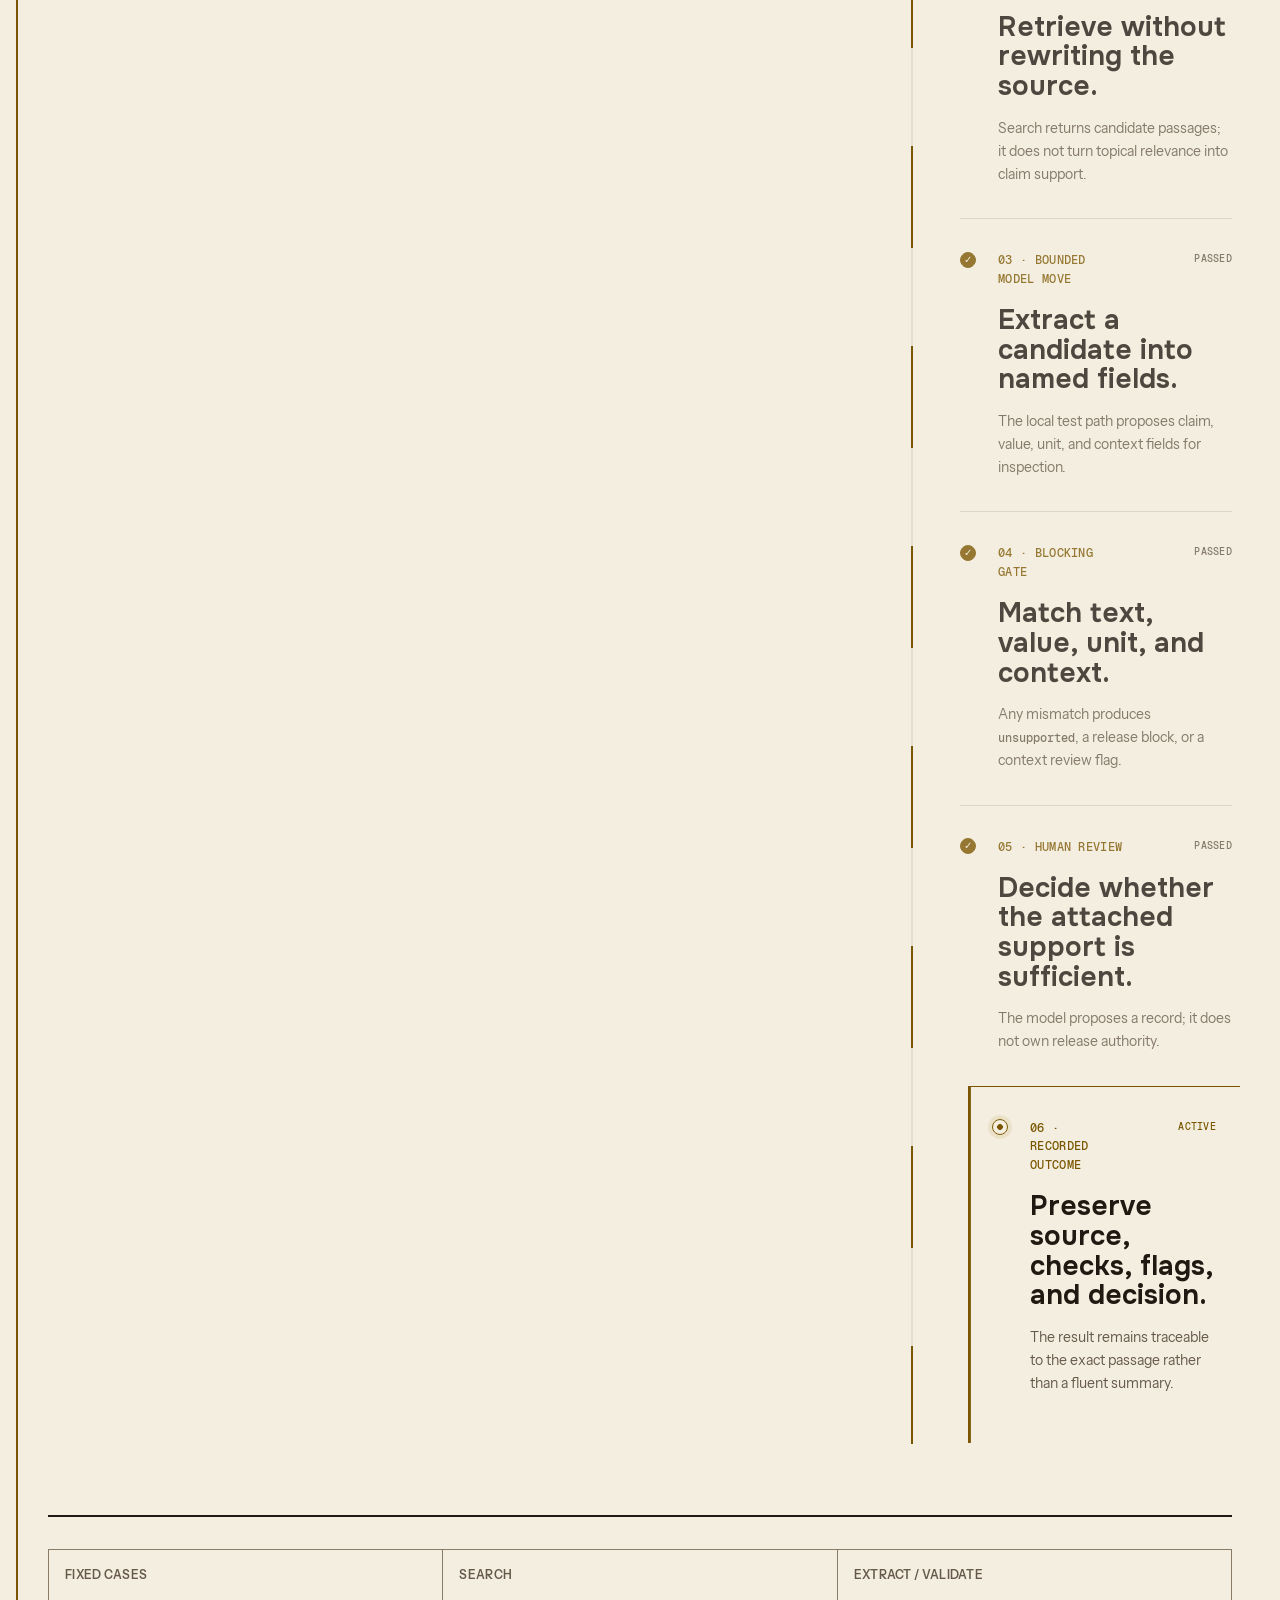
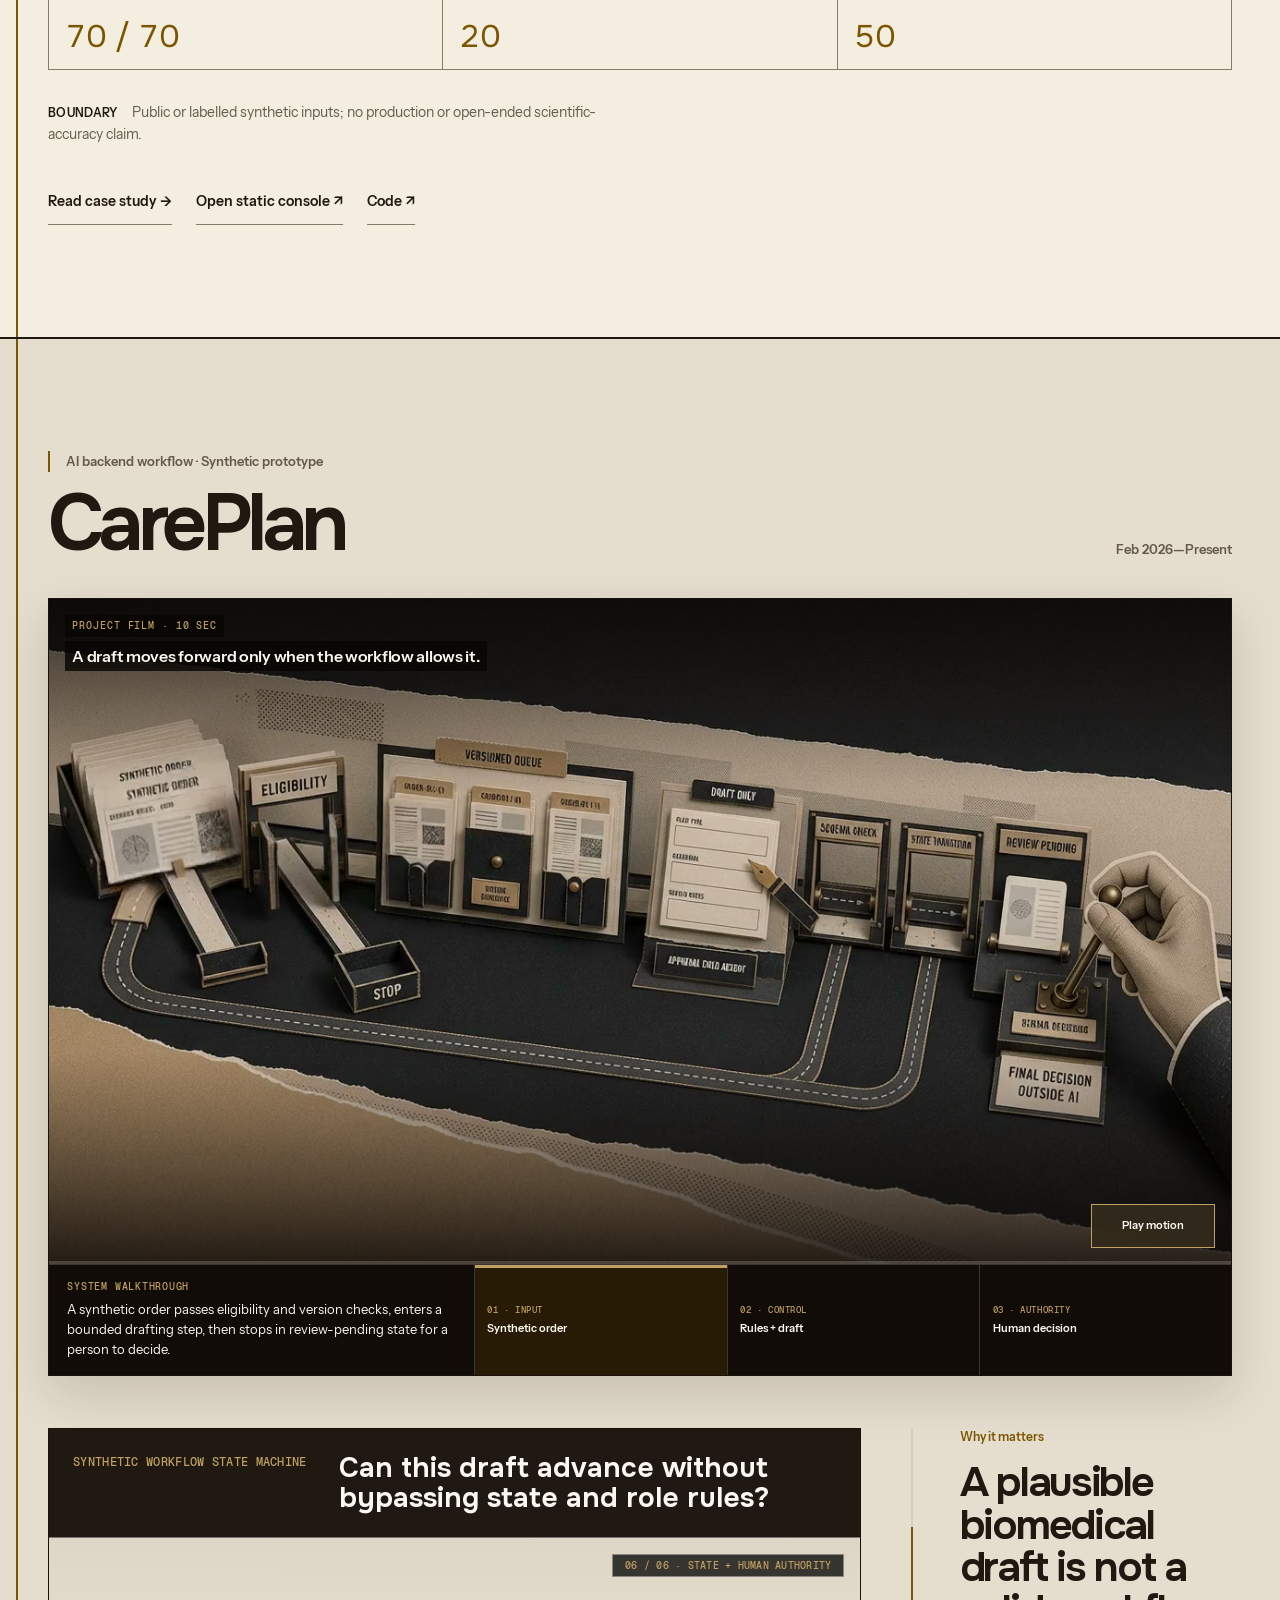
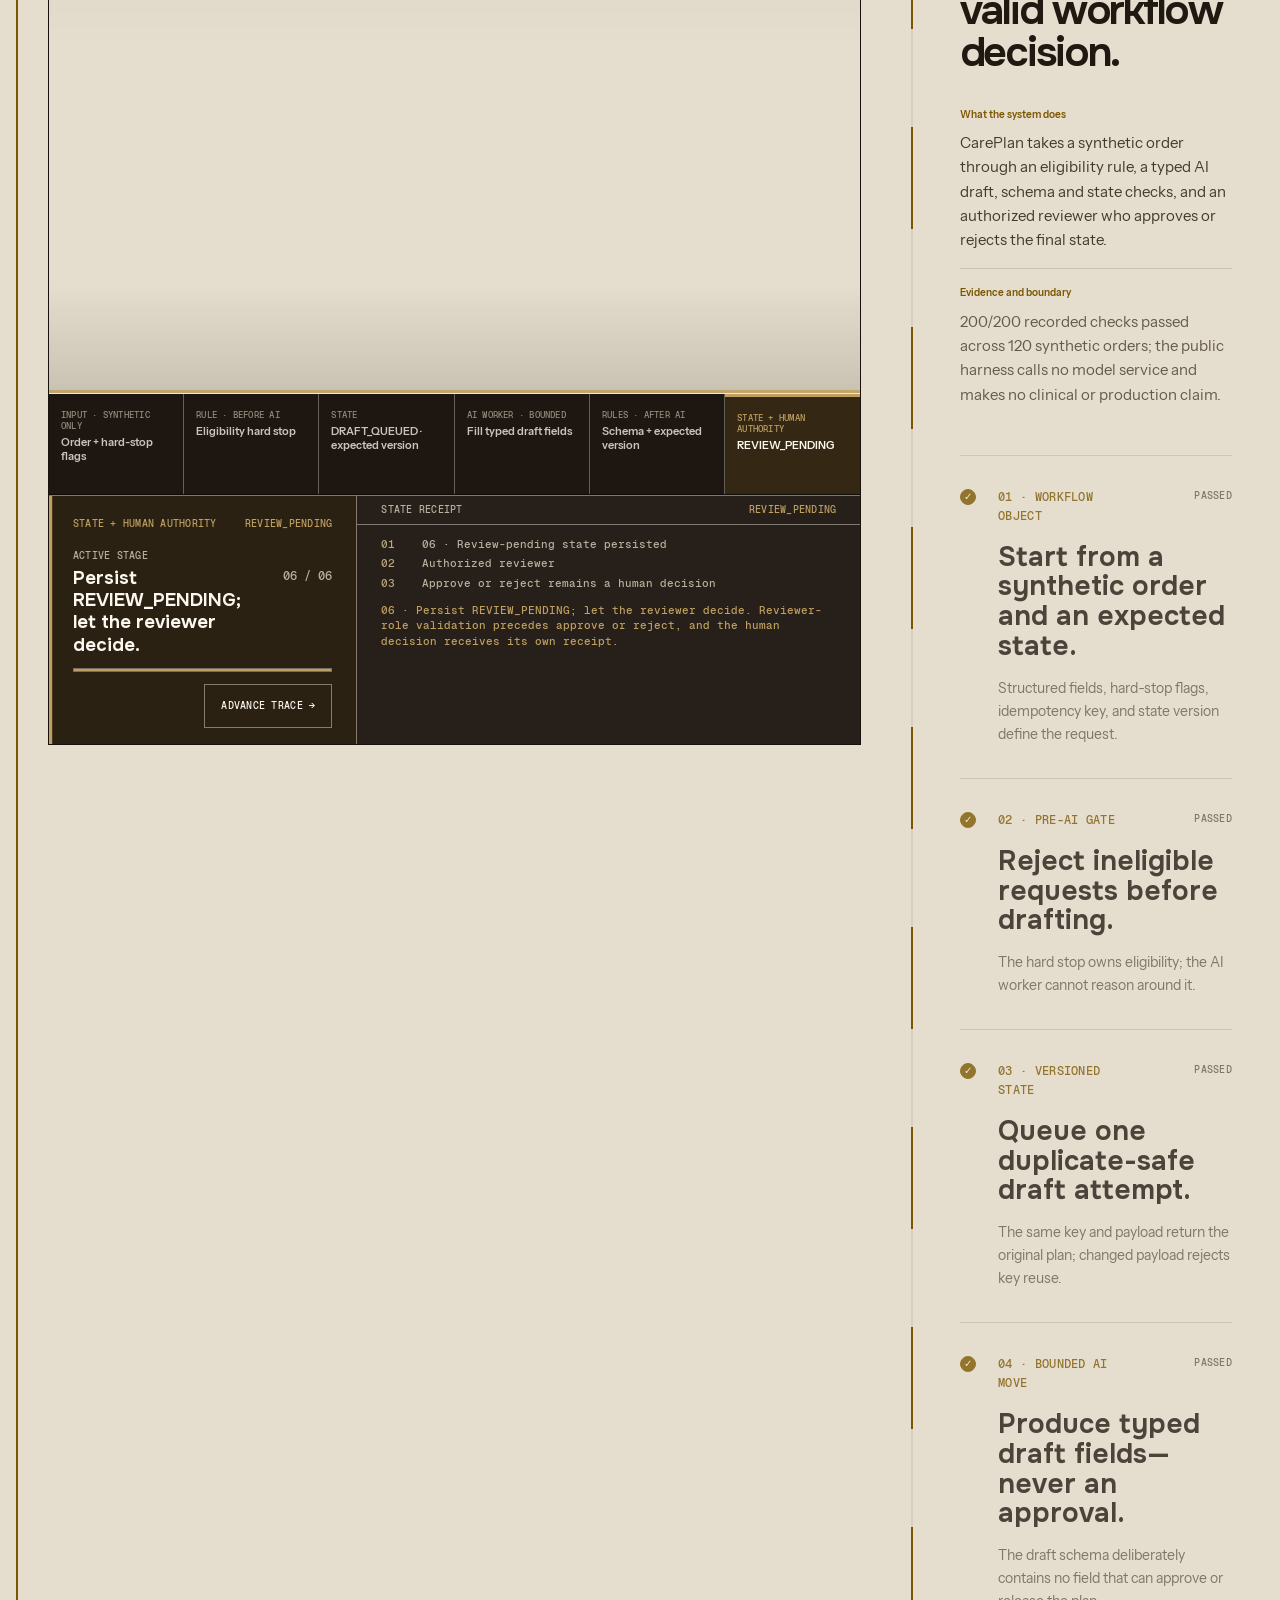
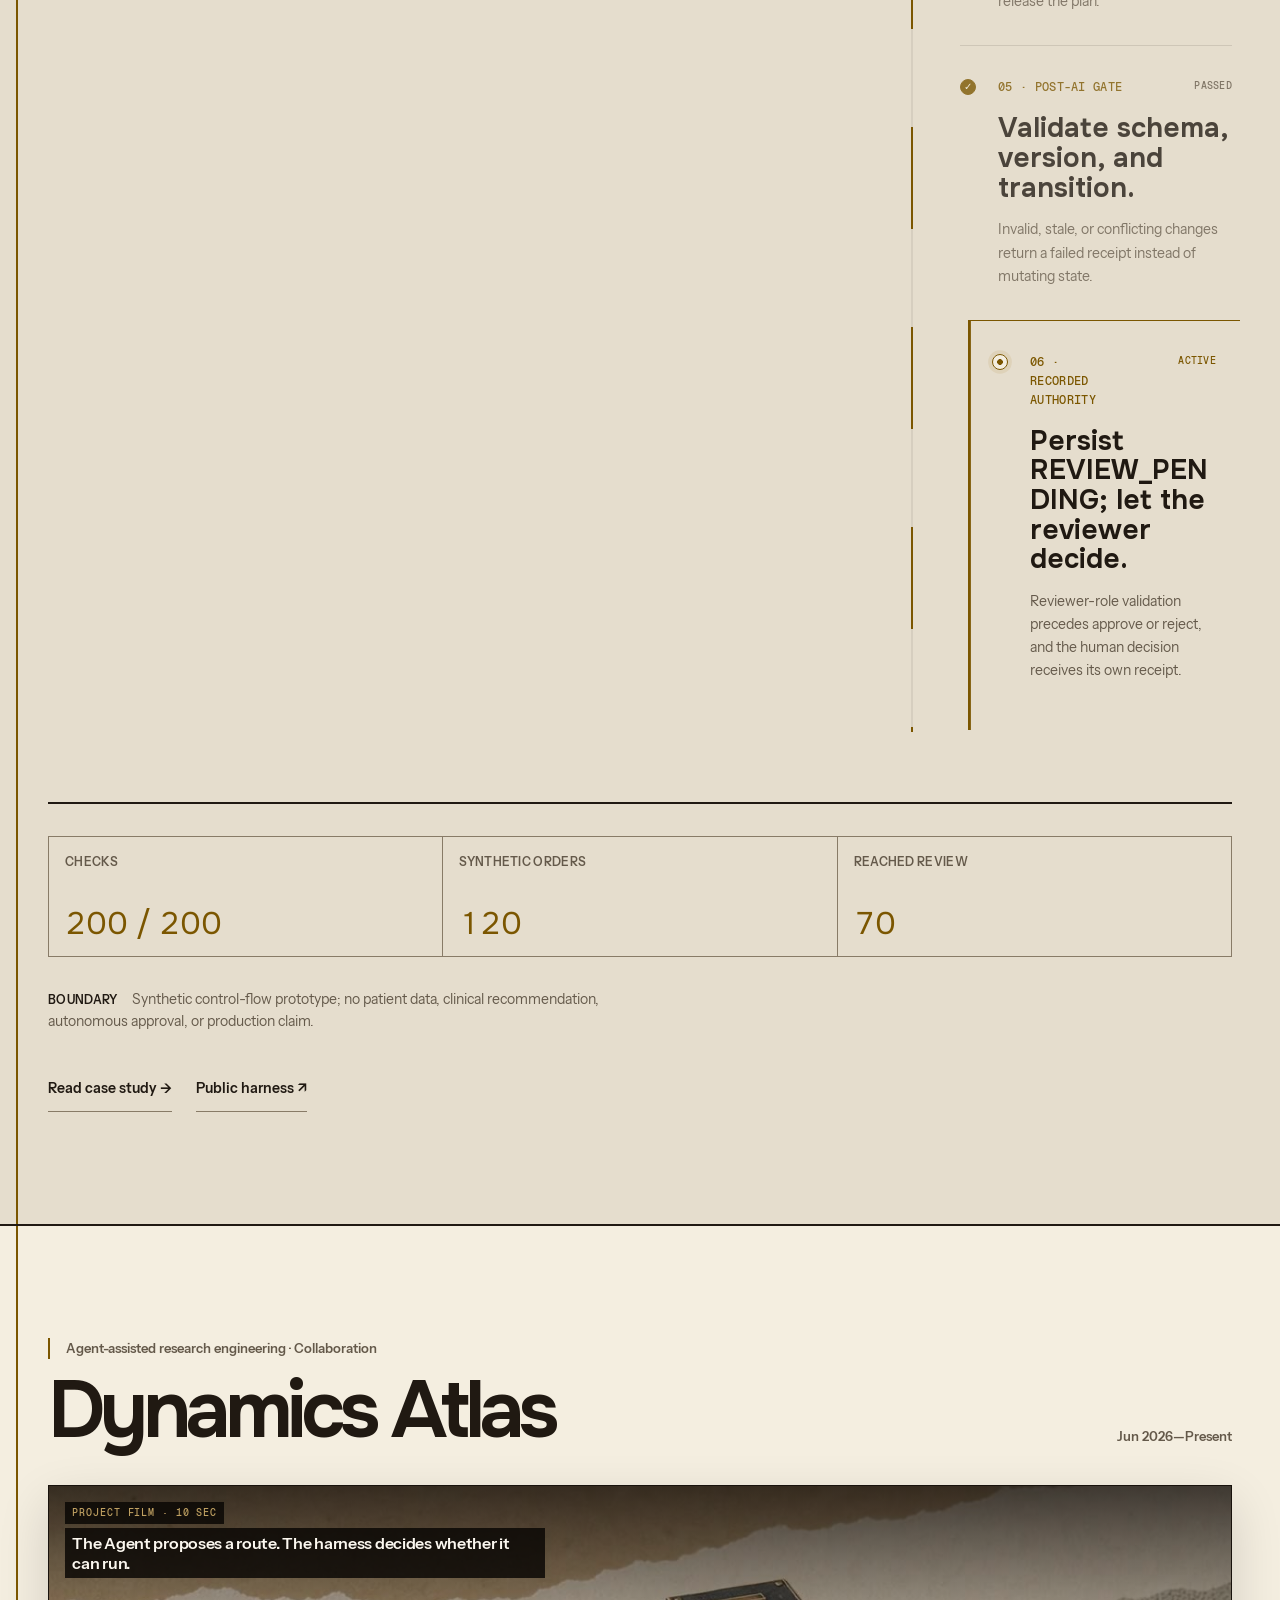
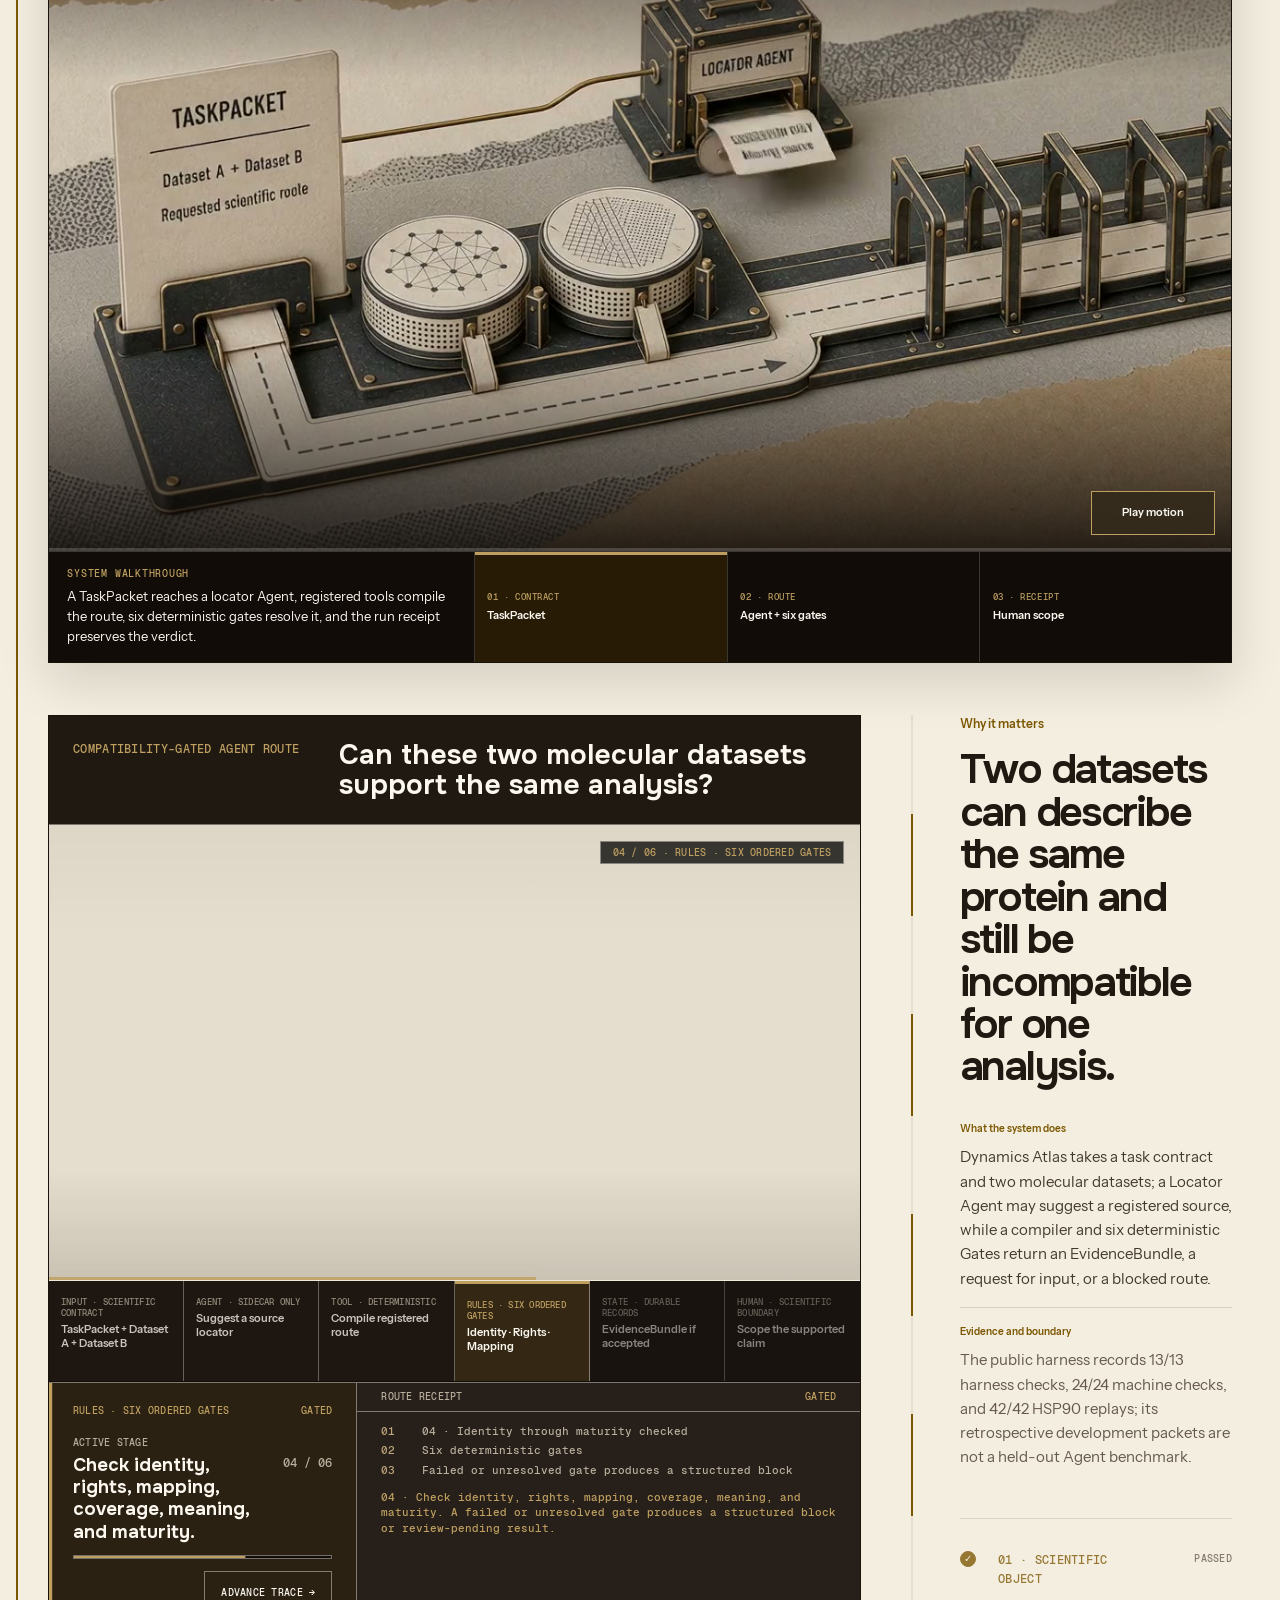
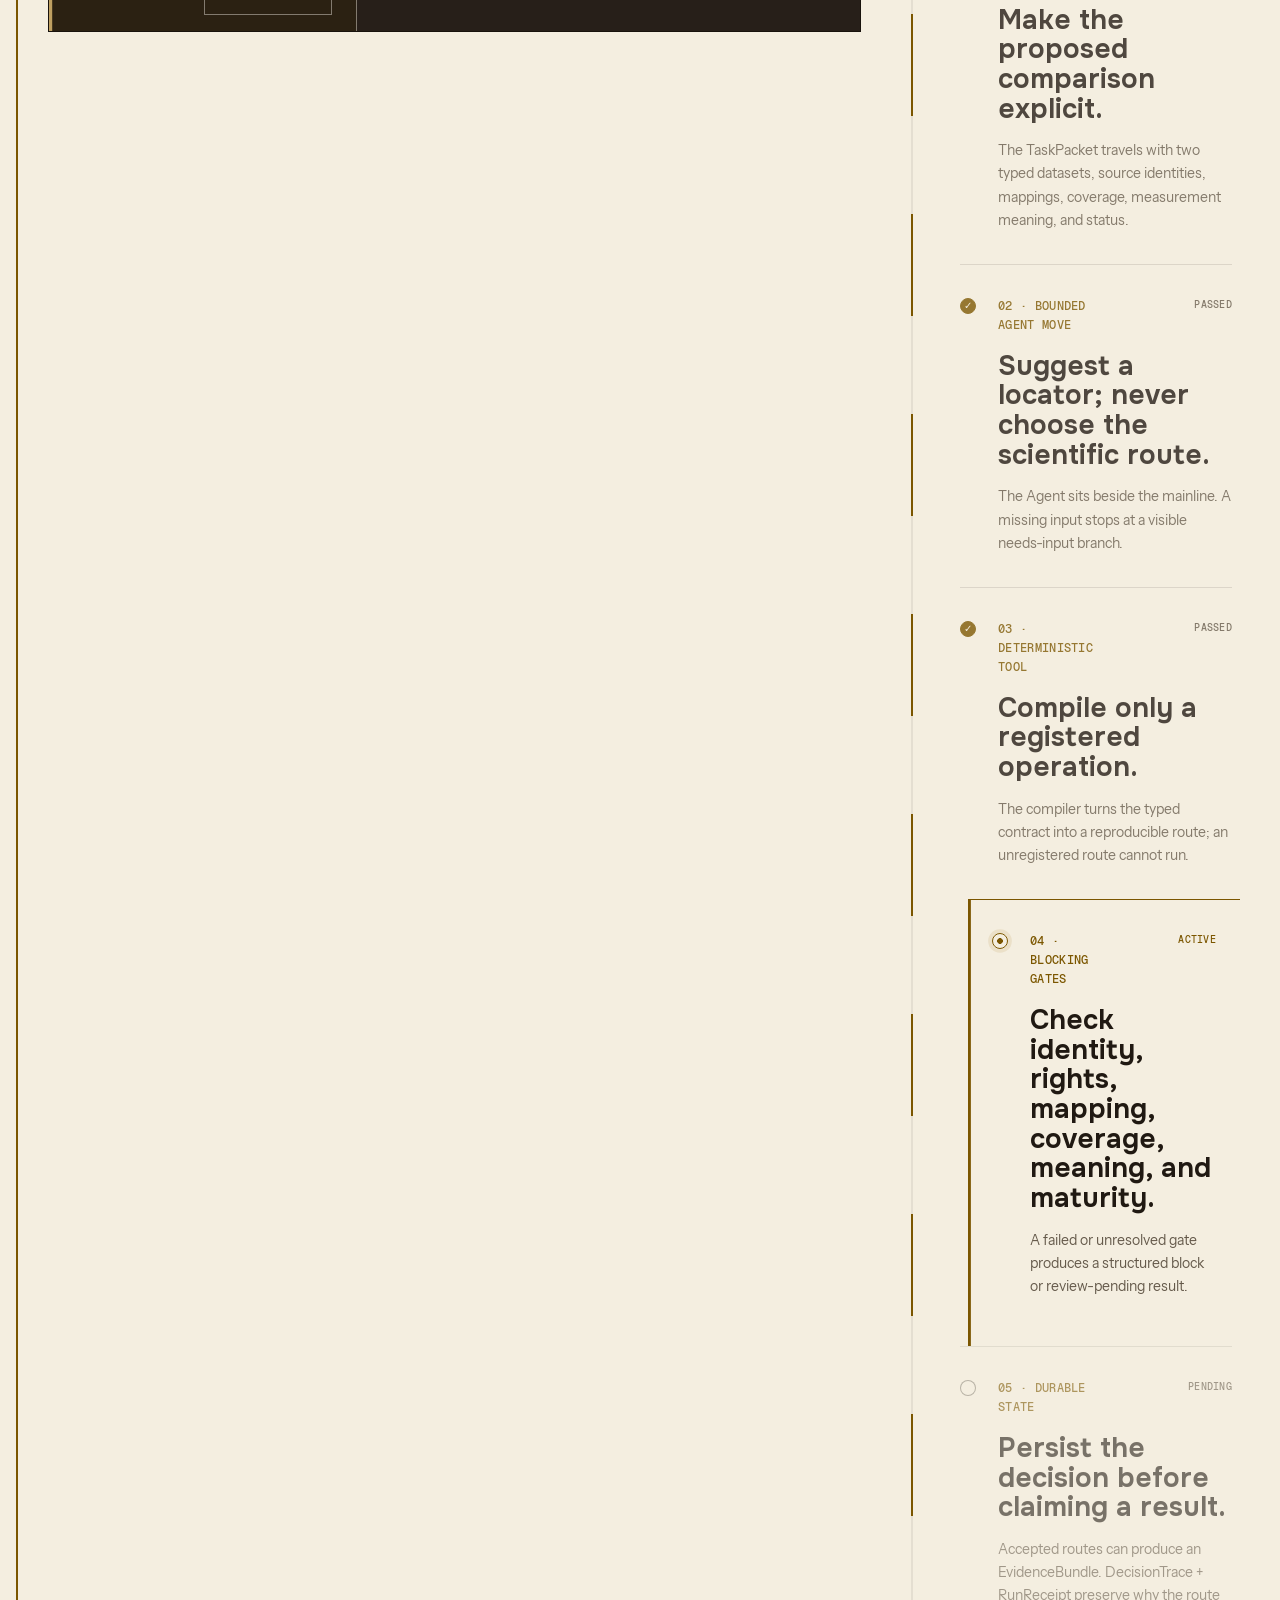
==== commit 631cf91d: "Refine whole-site scientific project storytelling" ====
--- a/index.html
+++ b/index.html
@@ -32,7 +32,7 @@
     "name": "Zhenpeng Liu",
     "alternateName": "刘振鹏",
     "url": "https://alex051107.github.io/personal-website/",
-    "image": "https://alex051107.github.io/personal-website/images/portrait-clean.png",
+    "image": "https://alex051107.github.io/personal-website/images/portrait-edge-clean-v4.png",
     "email": "mailto:liualex@unc.edu",
     "affiliation": {
       "@type": "CollegeOrUniversity",
@@ -52,15 +52,12 @@
   }
   </script>
 
-  <link rel="stylesheet" href="css/styles.css?v=873bb56">
-  <script defer src="js/vendor/ScrollMagic.min.js?v=003f0f9"></script>
-  <script defer src="js/vendor/lottie_light.min.js?v=0e5a569"></script>
+  <link rel="stylesheet" href="css/styles.css?v=e2f5e62">
   <script defer src="js/vendor/gsap.min.js?v=3c73d76"></script>
   <script defer src="js/vendor/anime.umd.min.js?v=6c1a3ca"></script>
-  <script type="module" src="js/hero-station.js?v=14a15a9"></script>
-  <script defer src="js/motion-library-showcase.js?v=58a5bcc"></script>
-  <script defer src="js/site-motion.js?v=445ccd5"></script>
-  <script defer src="js/project-mini-demos.js?v=91bf427"></script>
+  <script type="module" src="js/hero-station.js?v=3e78f32"></script>
+  <script defer src="js/site-motion.js?v=455b717"></script>
+  <script defer src="js/project-films.js?v=e3c2a12"></script>
 </head>
 <body>
   <div class="page-progress" aria-hidden="true"></div>
@@ -96,7 +93,7 @@
           </div>
           <figure class="index-opening__portrait">
             <div class="index-opening__portrait-frame">
-              <img src="images/portrait-clean.png" alt="Portrait of Zhenpeng Liu" width="768" height="1024" fetchpriority="high" decoding="async">
+              <img src="images/portrait-edge-clean-v4.png" alt="Portrait of Zhenpeng Liu" width="768" height="1024" fetchpriority="high" decoding="async">
             </div>
             <figcaption><span>Zhenpeng Liu / 刘振鹏</span><span>Chapel Hill, 2026</span></figcaption>
           </figure>
@@ -110,13 +107,13 @@
               <div class="hero-station__load" aria-hidden="true"><i></i></div>
             </header>
 
-            <div class="hero-station__viewport" data-station-viewport tabindex="0" role="region" aria-label="Interactive 3D Agent Harness. An automatic camera tour loops through Contract, Agent, Tool, Gates, Receipt, Human, and Result. Use Pause auto tour, drag, or choose a control to take over. Press Escape or R to restore the assembled view.">
-              <img class="hero-station__fallback" data-station-fallback src="images/hero-3d-source/hero-agent-harness-master-v2.png" alt="Concept illustration of a scientific Agent Harness with an input dock, particle specimen, tools, six gates, split outputs, and an external human authority lever" width="1536" height="1024" decoding="async">
+            <div class="hero-station__viewport" data-station-viewport tabindex="0" role="region" aria-label="Interactive 3D Agent Harness. An automatic camera tour continuously loops through Contract, Agent, Tool, Gates, Receipt, Human, and Result. Drag or choose a module to inspect it; the tour then resumes. Press Escape or R to restore the assembled view.">
+              <img class="hero-station__fallback" data-station-fallback src="images/hero-3d-source/hero-agent-harness-master-v2.jpg" alt="Concept illustration of a scientific Agent Harness with an input dock, particle specimen, tools, six gates, split outputs, and an external human authority lever" width="1536" height="1024" decoding="async">
               <canvas class="hero-station__canvas" data-station-canvas aria-hidden="true"></canvas>
               <span class="hero-station__reticle" aria-hidden="true"></span>
 
               <article class="hero-station__packet" data-station-packet aria-label="Contract entering the Agent Harness">
-                <header><span>TaskPacket / 01</span><b>Bounded contract</b><i class="motion-glyph motion-glyph--contract" data-lottie-glyph="contract" aria-hidden="true"></i></header>
+                <header><span>TaskPacket / 01</span><b>Bounded contract</b></header>
                 <strong>Locate compatible molecular data</strong>
                 <dl>
                   <div><dt>Scope</dt><dd>registered datasets</dd></div>
@@ -126,14 +123,13 @@
               </article>
 
               <aside class="hero-station__execution" data-station-execution data-template-source="motionsites" data-template-name="ai-agent-pipeline" aria-label="Illustrated Agent route" aria-live="polite">
-                <header><span>Route walkthrough</span><b data-execution-summary>Waiting for route</b><i class="motion-glyph motion-glyph--agent" data-lottie-glyph="agent" aria-hidden="true"></i></header>
+                <header><span>Route walkthrough</span><b data-execution-summary>Waiting for route</b></header>
                 <ol>
                   <li data-execution-step="contract"><i></i><span>Contract</span><strong>TaskPacket seated</strong></li>
                   <li data-execution-step="agent"><i></i><span>Agent</span><strong>Locator suggestion only</strong></li>
                   <li data-execution-step="tool"><i></i><span>Tool</span><strong>locate_registered_source</strong></li>
                   <li data-execution-step="gate">
                     <i></i><span>Gate</span><strong><b data-gate-count>0 / 6</b> resolved</strong>
-                    <i class="motion-glyph motion-glyph--gate" data-lottie-glyph="gate" aria-hidden="true"></i>
                     <span class="hero-station__gate-lamps" aria-label="Six compatibility checks">
                       <i title="G1 Source identity"></i><i title="G2 Usage rights"></i><i title="G3 Residue mapping"></i><i title="G4 Coverage"></i><i title="G5 Scientific meaning"></i><i title="G6 Data maturity"></i>
                     </span>
@@ -165,7 +161,7 @@
               </aside>
 
               <article class="hero-station__result" data-station-result aria-hidden="true" aria-live="polite">
-                <header><span>Independent result state</span><b data-result-status>Result</b><i class="motion-glyph motion-glyph--receipt" data-lottie-glyph="receipt" aria-hidden="true"></i></header>
+                <header><span>Independent result state</span><b data-result-status>Result</b></header>
                 <strong data-result-title>No result yet</strong>
                 <dl>
                   <div><dt>Route</dt><dd data-result-route>Not run</dd></div>
@@ -198,7 +194,7 @@
                 <output data-station-status aria-live="polite">Loading central harness</output>
                 <span data-station-payload>0 / 8 models</span>
               </div>
-              <p class="hero-station__hint">Auto tour loops · drag to take over · Esc / R assemble</p>
+              <p class="hero-station__hint">Camera loop active · drag to inspect · Esc / R assemble</p>
             </div>
 
             <div class="hero-station__console">
@@ -208,7 +204,7 @@
               </div>
               <div class="hero-station__controls" aria-label="Hero station controls">
                 <button type="button" data-station-tour aria-pressed="true" disabled>
-                  <span>Pause auto tour</span><small>Contract → Result loop</small>
+                  <span>Pause camera tour</span><small>Contract → Result loop</small>
                 </button>
                 <button type="button" data-station-inspect aria-pressed="false" disabled>
                   <span>Inspect the harness</span><small>separate + label modules</small>
@@ -223,8 +219,8 @@
             </div>
           </div>
           <figcaption>
-            <span>Interactive Agent Harness</span>
-            <p id="hero-station-copy">The camera tours Contract, Agent, Tool, Gates, Receipt, Human, and Result on a continuous loop. Pause it at any time, inspect the parts, or run a PASS or BLOCK route.</p>
+            <span>Continuously touring Agent Harness</span>
+            <p id="hero-station-copy">The camera continuously tours Contract, Agent, Tool, Gates, Receipt, Human, and Result. Inspect a part or run a PASS or BLOCK route; the assembled tour remains the default view.</p>
           </figcaption>
         </figure>
 
@@ -348,47 +344,26 @@
               <p class="project-spread__date">Jun 2026—Present</p>
             </header>
 
-            <figure class="project-mini-demo project-mini-demo--evidence" data-project-mini-demo="evidenceops" data-demo-phase="0" data-demo-interval="1850" aria-labelledby="evidence-mini-title">
-              <figcaption class="project-mini-demo__head">
-                <div>
-                  <span>Live product loop · Evidence inspection</span>
-                  <strong id="evidence-mini-title">A claim only advances with exact support.</strong>
-                </div>
-                <button class="project-mini-demo__toggle" type="button" data-demo-toggle aria-pressed="true">
-                  <span data-demo-toggle-label>Pause loop</span><small data-demo-counter>01 / 04</small>
-                </button>
+            <figure class="project-film" data-project-film data-film-duration="12" data-film-state="paused" aria-labelledby="evidence-film-title">
+              <div class="project-film__media">
+                <video muted loop playsinline preload="none" poster="videos/project-films/evidenceops-poster.jpg" aria-describedby="evidence-film-caption">
+                  <source src="videos/project-films/evidenceops.mp4" type="video/mp4">
+                </video>
+                <div class="project-film__label"><span>Project film · 12 sec</span><strong id="evidence-film-title">Find the sentence that can support the claim.</strong></div>
+                <button class="project-film__toggle" type="button" data-film-toggle aria-pressed="true" aria-label="Pause EvidenceOps film"><span>Pause motion</span></button>
+                <div class="project-film__progress" aria-hidden="true"><i data-film-progress></i></div>
+              </div>
+              <figcaption id="evidence-film-caption">
+                <p><span>System walkthrough</span>A paper set narrows to one passage, candidate fields face an exact-support check, and a source-linked record reaches human review.</p>
+                <ol class="project-film__chapters" aria-label="EvidenceOps film chapters">
+                  <li><button type="button" data-film-seek="0"><small>01 · Search</small><strong>Papers → passage</strong></button></li>
+                  <li><button type="button" data-film-seek="4"><small>02 · Check</small><strong>Exact support</strong></button></li>
+                  <li><button type="button" data-film-seek="8"><small>03 · Record</small><strong>Human reference</strong></button></li>
+                </ol>
+                <span class="visually-hidden" data-film-status aria-live="polite">Film loops automatically.</span>
               </figcaption>
-              <div class="project-mini-demo__scene">
-                <svg class="project-mini-demo__route" viewBox="0 0 1000 300" preserveAspectRatio="none" aria-hidden="true">
-                  <path data-demo-edge="1" d="M190 174 C245 174 250 104 315 104"></path>
-                  <path data-demo-edge="2" d="M470 104 C535 104 520 211 585 211"></path>
-                  <path data-demo-edge="3" d="M745 211 C805 211 798 139 855 139"></path>
-                  <circle data-demo-packet cx="0" cy="0" r="7"></circle>
-                </svg>
-                <div class="project-mini-demo__nodes project-mini-demo__nodes--four">
-                  <button class="mini-node mini-node--source" type="button" data-demo-node="0" data-demo-label="Versioned passage seated" aria-pressed="true">
-                    <small>Source</small><strong>Passage</strong>
-                    <span class="mini-paper" aria-hidden="true"><i></i><i></i><i></i><b></b></span>
-                  </button>
-                  <button class="mini-node mini-node--fields" type="button" data-demo-node="1" data-demo-label="Claim, value, unit, and context proposed" aria-pressed="false">
-                    <small>Model move</small><strong>4 fields</strong>
-                    <span class="mini-fields" aria-hidden="true"><i></i><i></i><i></i><i></i></span>
-                  </button>
-                  <button class="mini-node mini-node--exact" type="button" data-demo-node="2" data-demo-label="Exact-support rule checks every field" aria-pressed="false">
-                    <small>Rule</small><strong>Exact support</strong>
-                    <span class="mini-gate" aria-hidden="true"><i></i><i></i><i></i><i></i></span>
-                  </button>
-                  <button class="mini-node mini-node--record" type="button" data-demo-node="3" data-demo-label="Review record written; mismatch remains blocked" aria-pressed="false">
-                    <small>State</small><strong>Review record</strong>
-                    <span class="mini-record" aria-hidden="true"><i></i><i></i><i></i><b></b></span>
-                  </button>
-                </div>
-              </div>
-              <div class="project-mini-demo__foot">
-                <output data-demo-status>Versioned passage seated</output>
-                <span>Unsupported fields do not disappear; they stay blocked for review.</span>
-              </div>
             </figure>
+
 
             <div class="project-story" data-project-story="evidenceops" data-active-stage="0" data-template-source="aceternity" data-template-name="sticky-scroll-reveal">
               <div class="project-story__visual">
@@ -539,47 +514,26 @@
               <p class="project-spread__date">Feb 2026—Present</p>
             </header>
 
-            <figure class="project-mini-demo project-mini-demo--care" data-project-mini-demo="careplan" data-demo-phase="0" data-demo-interval="1750" aria-labelledby="care-mini-title">
-              <figcaption class="project-mini-demo__head">
-                <div>
-                  <span>Live product loop · Controlled drafting</span>
-                  <strong id="care-mini-title">The AI drafts; software and people control state.</strong>
-                </div>
-                <button class="project-mini-demo__toggle" type="button" data-demo-toggle aria-pressed="true">
-                  <span data-demo-toggle-label>Pause loop</span><small data-demo-counter>01 / 05</small>
-                </button>
+            <figure class="project-film" data-project-film data-film-duration="10" data-film-state="paused" aria-labelledby="careplan-film-title">
+              <div class="project-film__media">
+                <video muted loop playsinline preload="none" poster="videos/project-films/careplan-poster.jpg" aria-describedby="careplan-film-caption">
+                  <source src="videos/project-films/careplan.mp4" type="video/mp4">
+                </video>
+                <div class="project-film__label"><span>Project film · 10 sec</span><strong id="careplan-film-title">A draft moves forward only when the workflow allows it.</strong></div>
+                <button class="project-film__toggle" type="button" data-film-toggle aria-pressed="true" aria-label="Pause CarePlan film"><span>Pause motion</span></button>
+                <div class="project-film__progress" aria-hidden="true"><i data-film-progress></i></div>
+              </div>
+              <figcaption id="careplan-film-caption">
+                <p><span>System walkthrough</span>A synthetic order passes eligibility and version checks, enters a bounded drafting step, then stops in review-pending state for a person to decide.</p>
+                <ol class="project-film__chapters" aria-label="CarePlan film chapters">
+                  <li><button type="button" data-film-seek="0"><small>01 · Input</small><strong>Synthetic order</strong></button></li>
+                  <li><button type="button" data-film-seek="3.3"><small>02 · Control</small><strong>Rules + draft</strong></button></li>
+                  <li><button type="button" data-film-seek="6.7"><small>03 · Authority</small><strong>Human decision</strong></button></li>
+                </ol>
+                <span class="visually-hidden" data-film-status aria-live="polite">Film loops automatically.</span>
               </figcaption>
-              <div class="project-mini-demo__scene">
-                <svg class="project-mini-demo__route" viewBox="0 0 1000 300" preserveAspectRatio="none" aria-hidden="true">
-                  <path data-demo-edge="1" d="M150 178 C195 178 190 102 240 102"></path>
-                  <path data-demo-edge="2" d="M350 102 C400 102 390 205 440 205"></path>
-                  <path data-demo-edge="3" d="M555 205 C605 205 598 112 650 112"></path>
-                  <path data-demo-edge="4" d="M755 112 C810 112 808 178 860 178"></path>
-                  <circle data-demo-packet cx="0" cy="0" r="7"></circle>
-                </svg>
-                <div class="project-mini-demo__nodes project-mini-demo__nodes--five">
-                  <button class="mini-node mini-node--order" type="button" data-demo-node="0" data-demo-label="Synthetic order received with state and flags" aria-pressed="true">
-                    <small>Input</small><strong>Order</strong><span class="mini-ticket" aria-hidden="true"><i></i><i></i><b></b></span>
-                  </button>
-                  <button class="mini-node mini-node--stop" type="button" data-demo-node="1" data-demo-label="Eligibility hard stop resolves before the AI worker" aria-pressed="false">
-                    <small>Rule</small><strong>Hard stop</strong><span class="mini-barrier" aria-hidden="true"><i></i><b></b></span>
-                  </button>
-                  <button class="mini-node mini-node--draft" type="button" data-demo-node="2" data-demo-label="AI worker produces a typed draft only" aria-pressed="false">
-                    <small>AI worker</small><strong>Typed draft</strong><span class="mini-draft" aria-hidden="true"><i></i><i></i><i></i></span>
-                  </button>
-                  <button class="mini-node mini-node--schema" type="button" data-demo-node="3" data-demo-label="Schema and state transition validate" aria-pressed="false">
-                    <small>Software</small><strong>Validate</strong><span class="mini-lamps" aria-hidden="true"><i></i><i></i><i></i><i></i></span>
-                  </button>
-                  <button class="mini-node mini-node--human" type="button" data-demo-node="4" data-demo-label="Review-pending state recorded; a person decides" aria-pressed="false">
-                    <small>Human</small><strong>Review pending</strong><span class="mini-human" aria-hidden="true"><i></i><b></b></span>
-                  </button>
-                </div>
-              </div>
-              <div class="project-mini-demo__foot">
-                <output data-demo-status>Synthetic order received with state and flags</output>
-                <span>No autonomous approval: the loop ends at review pending.</span>
-              </div>
             </figure>
+
 
             <div class="project-story" data-project-story="careplan" data-active-stage="0" data-template-source="aceternity" data-template-name="sticky-scroll-reveal">
               <div class="project-story__visual">
@@ -718,47 +672,26 @@
               <p class="project-spread__date">Jun 2026—Present</p>
             </header>
 
-            <figure class="project-mini-demo project-mini-demo--dynamics" data-project-mini-demo="dynamics-atlas" data-demo-phase="0" data-demo-interval="1800" aria-labelledby="dynamics-mini-title">
-              <figcaption class="project-mini-demo__head">
-                <div>
-                  <span>Live product loop · Agent harness</span>
-                  <strong id="dynamics-mini-title">An Agent proposes a route; six gates decide if it runs.</strong>
-                </div>
-                <button class="project-mini-demo__toggle" type="button" data-demo-toggle aria-pressed="true">
-                  <span data-demo-toggle-label>Pause loop</span><small data-demo-counter>01 / 05</small>
-                </button>
+            <figure class="project-film" data-project-film data-film-duration="10" data-film-state="paused" aria-labelledby="dynamics-film-title">
+              <div class="project-film__media">
+                <video muted loop playsinline preload="none" poster="videos/project-films/dynamics-atlas-poster.jpg" aria-describedby="dynamics-film-caption">
+                  <source src="videos/project-films/dynamics-atlas.mp4" type="video/mp4">
+                </video>
+                <div class="project-film__label"><span>Project film · 10 sec</span><strong id="dynamics-film-title">The Agent proposes a route. The harness decides whether it can run.</strong></div>
+                <button class="project-film__toggle" type="button" data-film-toggle aria-pressed="true" aria-label="Pause Dynamics Atlas film"><span>Pause motion</span></button>
+                <div class="project-film__progress" aria-hidden="true"><i data-film-progress></i></div>
+              </div>
+              <figcaption id="dynamics-film-caption">
+                <p><span>System walkthrough</span>A TaskPacket reaches a locator Agent, registered tools compile the route, six deterministic gates resolve it, and the run receipt preserves the verdict.</p>
+                <ol class="project-film__chapters" aria-label="Dynamics Atlas film chapters">
+                  <li><button type="button" data-film-seek="0"><small>01 · Contract</small><strong>TaskPacket</strong></button></li>
+                  <li><button type="button" data-film-seek="3.3"><small>02 · Route</small><strong>Agent + six gates</strong></button></li>
+                  <li><button type="button" data-film-seek="6.7"><small>03 · Receipt</small><strong>Human scope</strong></button></li>
+                </ol>
+                <span class="visually-hidden" data-film-status aria-live="polite">Film loops automatically.</span>
               </figcaption>
-              <div class="project-mini-demo__scene">
-                <svg class="project-mini-demo__route" viewBox="0 0 1000 300" preserveAspectRatio="none" aria-hidden="true">
-                  <path data-demo-edge="1" d="M150 190 C205 190 185 88 245 88"></path>
-                  <path data-demo-edge="2" d="M355 88 C405 88 397 205 445 205"></path>
-                  <path data-demo-edge="3" d="M555 205 C610 205 595 112 650 112"></path>
-                  <path data-demo-edge="4" d="M758 112 C810 112 812 190 865 190"></path>
-                  <circle data-demo-packet cx="0" cy="0" r="7"></circle>
-                </svg>
-                <div class="project-mini-demo__nodes project-mini-demo__nodes--five">
-                  <button class="mini-node mini-node--datasets" type="button" data-demo-node="0" data-demo-label="TaskPacket names two molecular datasets" aria-pressed="true">
-                    <small>Input</small><strong>2 datasets</strong><span class="mini-datasets" aria-hidden="true"><i></i><i></i><b></b></span>
-                  </button>
-                  <button class="mini-node mini-node--locator" type="button" data-demo-node="1" data-demo-label="Locator Agent suggests a registered source" aria-pressed="false">
-                    <small>Agent</small><strong>Locate</strong><span class="mini-locator" aria-hidden="true"><i></i><b></b></span>
-                  </button>
-                  <button class="mini-node mini-node--compiler" type="button" data-demo-node="2" data-demo-label="Registered compiler builds one route" aria-pressed="false">
-                    <small>Tool call</small><strong>Compile</strong><span class="mini-compiler" aria-hidden="true"><i></i><i></i><i></i></span>
-                  </button>
-                  <button class="mini-node mini-node--six" type="button" data-demo-node="3" data-demo-label="Six compatibility gates resolve in sequence" aria-pressed="false">
-                    <small>Rules</small><strong>6 gates</strong><span class="mini-six" aria-hidden="true"><i></i><i></i><i></i><i></i><i></i><i></i></span>
-                  </button>
-                  <button class="mini-node mini-node--bundle" type="button" data-demo-node="4" data-demo-label="EvidenceBundle or structured stop recorded" aria-pressed="false">
-                    <small>State</small><strong>Bundle / stop</strong><span class="mini-bundle" aria-hidden="true"><i></i><i></i><b></b></span>
-                  </button>
-                </div>
-              </div>
-              <div class="project-mini-demo__foot">
-                <output data-demo-status>TaskPacket names two molecular datasets</output>
-                <span>The locator cannot cross a failed compatibility gate.</span>
-              </div>
             </figure>
+
 
             <div class="project-story" data-project-story="dynamics-atlas" data-active-stage="0" data-template-source="aceternity" data-template-name="sticky-scroll-reveal">
               <div class="project-story__visual">
@@ -896,47 +829,26 @@
               <p class="project-spread__date">Jun 2025—Present</p>
             </header>
 
-            <figure class="project-mini-demo project-mini-demo--hsp90" data-project-mini-demo="hsp90-ligamd" data-demo-phase="0" data-demo-interval="1700" aria-labelledby="hsp90-mini-title">
-              <figcaption class="project-mini-demo__head">
-                <div>
-                  <span>Live product loop · Scientific ML evaluation</span>
-                  <strong id="hsp90-mini-title">Three replicas become one row before models compete.</strong>
-                </div>
-                <button class="project-mini-demo__toggle" type="button" data-demo-toggle aria-pressed="true">
-                  <span data-demo-toggle-label>Pause loop</span><small data-demo-counter>01 / 05</small>
-                </button>
+            <figure class="project-film" data-project-film data-film-duration="10" data-film-state="paused" aria-labelledby="hsp90-film-title">
+              <div class="project-film__media">
+                <video muted loop playsinline preload="none" poster="videos/project-films/hsp90-ligamd-poster.jpg" aria-describedby="hsp90-film-caption">
+                  <source src="videos/project-films/hsp90-ligamd.mp4" type="video/mp4">
+                </video>
+                <div class="project-film__label"><span>Project film · 10 sec</span><strong id="hsp90-film-title">Replicas become one scientific unit before models compete.</strong></div>
+                <button class="project-film__toggle" type="button" data-film-toggle aria-pressed="true" aria-label="Pause HSP90 LiGaMD film"><span>Pause motion</span></button>
+                <div class="project-film__progress" aria-hidden="true"><i data-film-progress></i></div>
+              </div>
+              <figcaption id="hsp90-film-caption">
+                <p><span>System walkthrough</span>Three LiGaMD replicas remain attached to one ligand system, features aggregate once, grouped folds compare fixed pipelines, and uncertainty can end in no selection.</p>
+                <ol class="project-film__chapters" aria-label="HSP90 and LiGaMD film chapters">
+                  <li><button type="button" data-film-seek="0"><small>01 · Science</small><strong>3 replicas</strong></button></li>
+                  <li><button type="button" data-film-seek="3.3"><small>02 · Evaluation</small><strong>Grouped folds</strong></button></li>
+                  <li><button type="button" data-film-seek="6.7"><small>03 · Decision</small><strong>No selection</strong></button></li>
+                </ol>
+                <span class="visually-hidden" data-film-status aria-live="polite">Film loops automatically.</span>
               </figcaption>
-              <div class="project-mini-demo__scene">
-                <svg class="project-mini-demo__route" viewBox="0 0 1000 300" preserveAspectRatio="none" aria-hidden="true">
-                  <path data-demo-edge="1" d="M145 88 C198 88 190 205 245 205"></path>
-                  <path data-demo-edge="2" d="M355 205 C405 205 400 108 450 108"></path>
-                  <path data-demo-edge="3" d="M555 108 C608 108 600 200 650 200"></path>
-                  <path data-demo-edge="4" d="M760 200 C812 200 812 102 862 102"></path>
-                  <circle data-demo-packet cx="0" cy="0" r="7"></circle>
-                </svg>
-                <div class="project-mini-demo__nodes project-mini-demo__nodes--five">
-                  <button class="mini-node mini-node--replicas" type="button" data-demo-node="0" data-demo-label="Three LiGaMD replicas stay attached to one system" aria-pressed="true">
-                    <small>Scientific unit</small><strong>3 replicas</strong><span class="mini-waves" aria-hidden="true"><i></i><i></i><i></i></span>
-                  </button>
-                  <button class="mini-node mini-node--features" type="button" data-demo-node="1" data-demo-label="Dynamic10 computed separately for each replica" aria-pressed="false">
-                    <small>Per-replica</small><strong>Features</strong><span class="mini-feature-bars" aria-hidden="true"><i></i><i></i><i></i></span>
-                  </button>
-                  <button class="mini-node mini-node--one-row" type="button" data-demo-node="2" data-demo-label="Three vectors aggregate into one system row" aria-pressed="false">
-                    <small>Evaluation unit</small><strong>1 system row</strong><span class="mini-one-row" aria-hidden="true"><i></i><i></i><i></i><b></b></span>
-                  </button>
-                  <button class="mini-node mini-node--models" type="button" data-demo-node="3" data-demo-label="Grouped folds compare four fixed model pipelines" aria-pressed="false">
-                    <small>Grouped CV</small><strong>4 models</strong><span class="mini-model-bars" aria-hidden="true"><i></i><i></i><i></i><i></i></span>
-                  </button>
-                  <button class="mini-node mini-node--no-select" type="button" data-demo-node="4" data-demo-label="Uncertainty interval crosses zero; no model selected" aria-pressed="false">
-                    <small>Decision</small><strong>No selection</strong><span class="mini-interval" aria-hidden="true"><i></i><b></b></span>
-                  </button>
-                </div>
-              </div>
-              <div class="project-mini-demo__foot">
-                <output data-demo-status>Three LiGaMD replicas stay attached to one system</output>
-                <span>The interval crosses zero, so the current result is no selected model.</span>
-              </div>
             </figure>
+
 
             <div class="project-story" data-project-story="hsp90-ligamd" data-active-stage="0" data-template-source="aceternity" data-template-name="sticky-scroll-reveal">
               <div class="project-story__visual">
--- a/css/styles.css
+++ b/css/styles.css
@@ -1,6 +1,6 @@
 /* Personal portfolio · person first, interactive scientific systems second · palette: warm paper / carbon ink / muted brass · macrostructure: introduction → 3D Agent Harness → AI for Science approach → comparison → four project-specific scroll stories → research → profile. */
 /* Hallmark · enrichment: MotionSites AI Agent Pipeline + Agent Plan; React Bits Scroll Expand + Animated List; Uiverse Progress Status Card + run-receipt Terminal Card anatomy; Anime.js createDrawable + createMotionPath; Aceternity Sticky Scroll Reveal + Tracing Beam. All ten read one project stage; no prompt or restricted component source is redistributed. */
-@import url("../tokens.css?v=dae8f73");
+@import url("../tokens.css?v=a7f7ef3");
 
 :root {
   color-scheme: light;
@@ -7605,7 +7605,7 @@
 
 .hero-station__controls {
   display: grid;
-  grid-template-columns: repeat(4, minmax(7.5rem, 1fr));
+  grid-template-columns: repeat(3, minmax(8.5rem, 1fr));
   border-left: var(--rule-hair) solid rgb(238 231 215 / 0.18);
 }
 
@@ -9226,295 +9226,6 @@
   }
 }
 
-/* Motion-library score · 20 licensed/adapted effects with one editorial grammar. */
-
-:root {
-  --library-motion-quick: 140ms;
-  --library-motion-base: 360ms;
-  --library-motion-long: 720ms;
-  --library-motion-ease: cubic-bezier(0.2, 0, 0, 1);
-}
-
-.motion-source-map__subhead {
-  margin: 0;
-  padding: var(--space-lg) 0 var(--space-xs);
-  border-top: var(--rule-fine) solid var(--color-ink);
-  color: var(--color-accent);
-  font-family: var(--font-outlier);
-  font-size: var(--text-xs);
-  font-weight: 800;
-  letter-spacing: var(--tracking-label);
-  text-transform: uppercase;
-}
-
-.motion-source-map__list--libraries li {
-  position: relative;
-}
-
-.motion-source-map__list--libraries li::after {
-  content: attr(data-motion-effect-count) " effects";
-  justify-self: end;
-  color: var(--color-muted);
-  font-family: var(--font-mono);
-  font-size: 0.65rem;
-  letter-spacing: 0.08em;
-  text-transform: uppercase;
-}
-
-.motion-source-map__list--libraries code {
-  padding: 0.14rem 0.28rem;
-  color: var(--color-ink-2);
-  border: var(--rule-hair) solid var(--color-line-alpha);
-  background: color-mix(in oklab, var(--color-paper-2) 82%, transparent);
-  font-size: 0.68rem;
-  white-space: nowrap;
-}
-
-.motion-word {
-  display: inline-block;
-  transform-origin: 50% 100%;
-  will-change: transform, opacity;
-}
-
-.index-opening h1 .motion-word + .motion-word,
-.hero-station__masthead h2 .motion-word + .motion-word {
-  margin-left: 0.22em;
-}
-
-.motion-glyph {
-  width: 2rem;
-  height: 2rem;
-  margin-left: auto;
-  flex: 0 0 auto;
-  display: block;
-  color: var(--station-brass-light);
-  opacity: 0.58;
-  pointer-events: none;
-  transition:
-    opacity var(--library-motion-base) var(--library-motion-ease),
-    filter var(--library-motion-base) var(--library-motion-ease),
-    transform var(--library-motion-base) var(--library-motion-ease);
-}
-
-.motion-glyph svg {
-  width: 100% !important;
-  height: 100% !important;
-  display: block;
-}
-
-.motion-glyph.is-lottie-active {
-  opacity: 1;
-  filter: drop-shadow(0 0 0.45rem rgb(216 181 111 / 0.42));
-  transform: scale(1.08);
-}
-
-.hero-station__packet header,
-.hero-station__execution header,
-.hero-station__result header {
-  position: relative;
-}
-
-.hero-station__packet header .motion-glyph,
-.hero-station__execution header .motion-glyph,
-.hero-station__result header .motion-glyph {
-  width: 1.65rem;
-  height: 1.65rem;
-  margin: -0.2rem -0.15rem -0.2rem 0;
-}
-
-.hero-station__execution li[data-execution-step="gate"] {
-  position: relative;
-}
-
-.hero-station__execution li[data-execution-step="gate"] > .motion-glyph--gate {
-  width: 1.7rem;
-  height: 1.7rem;
-  margin: 0;
-  position: absolute;
-  z-index: 2;
-  top: 0.08rem;
-  right: 0.3rem;
-  opacity: 0;
-}
-
-.hero-station__execution li[data-execution-step="gate"][data-step-state="active"] > .motion-glyph--gate,
-.hero-station__execution li[data-execution-step="gate"][data-step-state="done"] > .motion-glyph--gate {
-  opacity: 0.92;
-}
-
-/* ScrollMagic: scene activation, story scrub, Hero depth and matrix scan. */
-
-.index-section-head {
-  transition:
-    border-color var(--library-motion-base) var(--library-motion-ease),
-    color var(--library-motion-base) var(--library-motion-ease);
-}
-
-.is-library-scene .index-section-head {
-  border-top-color: var(--color-accent);
-}
-
-.project-story {
-  --library-scroll-progress: 0;
-}
-
-.project-story__visual {
-  box-shadow:
-    inset calc(var(--library-scroll-progress) * 0.22rem) 0 0 var(--color-accent),
-    0 calc(var(--library-scroll-progress) * 1.2rem) calc(var(--library-scroll-progress) * 2.8rem) rgb(28 24 18 / calc(var(--library-scroll-progress) * 0.13));
-  transition: box-shadow var(--library-motion-quick) linear;
-}
-
-.hero-station[data-motion-effects~="sm-hero-depth"] .hero-station__viewport::before {
-  background-position:
-    calc(50% + (var(--pointer-x, 0) * 1.5rem))
-    calc(50% + ((1 - var(--library-hero-depth, 0)) * 1.1rem) + (var(--pointer-y, 0) * 1.2rem));
-  opacity: calc(0.38 + (var(--library-hero-depth, 0) * 0.42));
-  transform: scale(calc(1.025 - (var(--library-hero-depth, 0) * 0.025)));
-  transform-origin: center;
-  transition: opacity var(--library-motion-base) var(--library-motion-ease);
-}
-
-.decision-matrix__frame {
-  --matrix-scan: 0;
-  position: relative;
-  isolation: isolate;
-}
-
-.decision-matrix__frame::after {
-  content: "";
-  width: 0.15rem;
-  position: absolute;
-  z-index: 3;
-  top: 0;
-  bottom: 0;
-  left: calc(var(--matrix-scan) * (100% - 0.15rem));
-  background: linear-gradient(180deg, transparent, var(--color-accent) 18%, var(--color-accent) 82%, transparent);
-  box-shadow: 0 0 1.2rem color-mix(in oklab, var(--color-accent) 38%, transparent);
-  opacity: calc(0.12 + (var(--matrix-scan) * 0.7));
-  pointer-events: none;
-  transition: left 100ms linear, opacity 180ms linear;
-}
-
-/* VueUse Motion adaptations: visible presets, pointer parallax and press states. */
-
-.index-opening__portrait-frame,
-.hero-station__frame {
-  --pointer-x: 0;
-  --pointer-y: 0;
-}
-
-.index-opening__portrait-frame img {
-  transform: translate3d(calc(var(--pointer-x) * 0.65rem), calc(var(--pointer-y) * 0.48rem), 0) scale(1.018);
-  transition: transform var(--library-motion-base) var(--library-motion-ease);
-  will-change: transform;
-}
-
-.hero-station__viewport::after {
-  transform: translate3d(calc(var(--pointer-x) * -0.9rem), calc(var(--pointer-y) * -0.7rem), 0);
-  transition: transform var(--library-motion-base) var(--library-motion-ease);
-}
-
-[data-motion-pressed="true"] {
-  filter: brightness(0.96);
-}
-
-.is-vue-fade-visible,
-.is-vue-roll-visible {
-  backface-visibility: hidden;
-}
-
-/* React Spring adaptations: trail, scrolling wave, dock and active-node spring. */
-
-.science-chain.is-spring-trailed li {
-  animation: library-spring-trail 720ms var(--library-motion-ease) both;
-}
-
-.science-chain.is-spring-trailed li:nth-child(2) { animation-delay: 70ms; }
-.science-chain.is-spring-trailed li:nth-child(3) { animation-delay: 140ms; }
-.science-chain.is-spring-trailed li:nth-child(4) { animation-delay: 210ms; }
-
-@keyframes library-spring-trail {
-  0% { opacity: 0; transform: translate3d(-1.2rem, 0.65rem, 0) scale(0.97); }
-  68% { opacity: 1; transform: translate3d(0.16rem, -0.08rem, 0) scale(1.008); }
-  100% { opacity: 1; transform: none; }
-}
-
-.project-spread__header {
-  transform: translate3d(calc(var(--spring-wave, 0) * 0.38rem), calc(var(--spring-wave, 0) * -0.12rem), 0);
-  transition: transform var(--library-motion-quick) linear;
-  will-change: transform;
-}
-
-.page-index a {
-  transform-origin: center;
-  will-change: transform;
-}
-
-[data-story-node].is-active,
-[data-story-node][aria-pressed="true"] {
-  transform-origin: center;
-  will-change: transform;
-}
-
-/* GSAP: word, stage, state and project-plate reveals. */
-
-.is-gsap-ready,
-.is-gsap-plate-ready {
-  backface-visibility: hidden;
-}
-
-@media (max-width: 62rem) {
-  .motion-source-map__list--libraries li::after {
-    justify-self: start;
-  }
-
-  .motion-source-map__list--libraries code {
-    white-space: normal;
-  }
-}
-
-@media (prefers-reduced-motion: reduce) {
-  .motion-word,
-  .index-opening__portrait-frame img,
-  .hero-station__viewport::before,
-  .hero-station__viewport::after,
-  .project-spread__header,
-  [data-story-node],
-  .page-index a,
-  .motion-glyph {
-    animation: none !important;
-    transform: none !important;
-    transition: none !important;
-  }
-
-  .project-story__visual {
-    box-shadow: inset var(--rule-fine) 0 0 var(--color-accent);
-    transition: none !important;
-  }
-
-  .decision-matrix__frame::after {
-    display: none;
-  }
-
-  .motion-glyph {
-    opacity: 0.78;
-    filter: none;
-  }
-}
-
-@media (forced-colors: active) {
-  .motion-source-map__list--libraries code,
-  .motion-glyph {
-    border-color: CanvasText;
-  }
-
-  .decision-matrix__frame::after {
-    background: Highlight;
-    box-shadow: none;
-  }
-}
-
 /* Stage-image continuity: 24 semantic scenes share one camera and one scroll state. */
 
 .semantic-workflow__stage-art {
@@ -10542,805 +10253,498 @@
   }
 }
 
-/* Project mini products: four continuously readable, project-specific system loops. */
-
-.project-mini-demo {
-  --mini-signal: var(--project-signal, var(--color-accent));
+/* Project films · one cinematic overview, then the existing interactive evidence. */
+.project-film {
+  --film-brass: var(--color-accent-soft);
+  margin: clamp(1.4rem, 3vw, 2.6rem) 0 clamp(2rem, 4vw, 3.5rem);
+  border: 1px solid var(--color-line-strong-alpha);
+  background: var(--color-graphite);
+  color: var(--color-off-white);
+  box-shadow: 0 1.1rem 3rem oklch(16% 0.014 66 / 0.14);
+}
+
+.project-film__media {
   position: relative;
+  aspect-ratio: 16 / 9;
+  overflow: hidden;
+  background: var(--color-graphite);
   isolation: isolate;
+}
+
+.project-film__media::before,
+.project-film__media::after {
+  position: absolute;
+  inset-inline: 0;
+  z-index: 2;
+  pointer-events: none;
+  content: "";
+}
+
+.project-film__media::before {
+  inset-block-start: 0;
+  height: 29%;
+  background: linear-gradient(180deg, oklch(12% 0.012 66 / 0.72), transparent);
+}
+
+.project-film__media::after {
+  inset-block-end: 0;
+  height: 32%;
+  background: linear-gradient(0deg, oklch(12% 0.012 66 / 0.82), transparent);
+}
+
+.project-film video {
+  display: block;
+  width: 100%;
+  height: 100%;
+  object-fit: cover;
+  background: var(--color-graphite);
+}
+
+.project-film__label {
+  position: absolute;
+  inset: 1rem auto auto 1rem;
+  z-index: 3;
+  width: min(33rem, calc(100% - 2rem));
+  display: grid;
+  gap: 0.28rem;
+}
+
+.project-film__label span,
+.project-film__label strong {
+  width: fit-content;
+  padding: 0.3rem 0.46rem;
+  background: oklch(12% 0.012 66 / 0.82);
+}
+
+.project-film__label span {
+  color: var(--film-brass);
+  font: 650 0.62rem/1.2 var(--font-outlier);
+  letter-spacing: 0.09em;
+  text-transform: uppercase;
+}
+
+.project-film__label strong {
+  max-width: 30rem;
+  font: 650 clamp(0.82rem, 1.25vw, 1.08rem)/1.25 var(--font-body);
+  letter-spacing: -0.018em;
+}
+
+.project-film__progress {
+  position: absolute;
+  inset: auto 0 0;
+  z-index: 5;
+  height: 3px;
+  background: oklch(98% 0.012 88 / 0.18);
   overflow: hidden;
-  margin: clamp(1.75rem, 4vw, 3.75rem) 0 clamp(2.75rem, 6vw, 5.5rem);
-  border: var(--rule-hair) solid rgb(231 222 198 / 0.34);
-  color: #eee8dc;
-  background:
-    radial-gradient(circle at 82% 12%, color-mix(in oklab, var(--mini-signal) 15%, transparent), transparent 29%),
-    linear-gradient(145deg, #11130f, #1a1914 58%, #11110e);
-  box-shadow: 0 1.8rem 4rem rgb(28 24 18 / 0.14);
-}
-
-.project-mini-demo::before {
-  content: "";
-  position: absolute;
-  z-index: -1;
-  inset: 0;
-  opacity: 0.14;
-  background-image:
-    linear-gradient(rgb(238 232 220 / 0.22) 1px, transparent 1px),
-    linear-gradient(90deg, rgb(238 232 220 / 0.16) 1px, transparent 1px);
-  background-size: 4rem 4rem;
-  mask-image: linear-gradient(to bottom, transparent, #000 22%, #000 82%, transparent);
-}
-
-.project-mini-demo--evidence { --mini-signal: #b5a36c; }
-.project-mini-demo--care { --mini-signal: #a4a395; }
-.project-mini-demo--dynamics { --mini-signal: #979f75; }
-.project-mini-demo--hsp90 { --mini-signal: #c1a86b; }
-
-.project-mini-demo__head,
-.project-mini-demo__foot {
-  position: relative;
-  z-index: 4;
-  display: flex;
-  align-items: center;
-  justify-content: space-between;
-  gap: 1.5rem;
-  padding: 1rem clamp(1rem, 2.5vw, 2rem);
-  background: rgb(13 14 11 / 0.88);
-  backdrop-filter: blur(14px);
-}
-
-.project-mini-demo__head {
-  border-bottom: 1px solid rgb(231 222 198 / 0.22);
-}
-
-.project-mini-demo__head div {
-  min-width: 0;
+}
+
+.project-film__progress i {
+  display: block;
+  width: 0;
+  height: 100%;
+  background: var(--film-brass);
+  transform-origin: left center;
+}
+
+.project-film > figcaption {
   display: grid;
-  gap: 0.3rem;
-}
-
-.project-mini-demo__head span,
-.project-mini-demo__toggle,
-.project-mini-demo__foot span {
-  font-size: 0.7rem;
-  letter-spacing: 0.1em;
+  grid-template-columns: minmax(15rem, 0.72fr) minmax(24rem, 1.28fr);
+  align-items: stretch;
+  border-top: 1px solid oklch(98% 0.012 88 / 0.18);
+  background: var(--color-graphite);
+  color: var(--color-off-white);
+}
+
+.project-film > figcaption > p {
+  margin: 0;
+  padding: 1rem 1.15rem;
+  border-right: 1px solid oklch(98% 0.012 88 / 0.18);
+  font-size: clamp(0.78rem, 1vw, 0.9rem);
+  line-height: 1.55;
+}
+
+.project-film > figcaption > p span {
+  display: block;
+  margin-bottom: 0.45rem;
+  color: var(--film-brass);
+  font: 650 0.6rem/1.2 var(--font-outlier);
+  letter-spacing: 0.08em;
   text-transform: uppercase;
 }
 
-.project-mini-demo__head div > span {
-  color: var(--mini-signal);
-  font-weight: 750;
-}
-
-.project-mini-demo__head strong {
-  max-width: 38ch;
-  font-size: clamp(1.05rem, 1.7vw, 1.55rem);
-  line-height: 1.15;
-  letter-spacing: -0.025em;
-}
-
-.project-mini-demo__toggle {
-  flex: none;
-  min-height: 2.75rem;
+.project-film__chapters {
+  margin: 0;
+  padding: 0;
+  display: grid;
+  grid-template-columns: repeat(3, minmax(0, 1fr));
+  list-style: none;
+}
+
+.project-film__chapters li + li {
+  border-left: 1px solid oklch(98% 0.012 88 / 0.18);
+}
+
+.project-film__chapters button {
+  width: 100%;
+  height: 100%;
+  min-height: 5.65rem;
+  padding: 0.95rem 0.8rem;
+  display: grid;
+  align-content: center;
+  gap: 0.42rem;
+  border: 0;
+  border-radius: 0;
+  background: transparent;
+  color: var(--color-off-white);
+  text-align: left;
+  cursor: pointer;
+  transition: background-color 180ms var(--motion-ease), color 180ms var(--motion-ease);
+}
+
+.project-film__chapters small {
+  color: var(--film-brass);
+  font: 650 0.57rem/1.2 var(--font-outlier);
+  letter-spacing: 0.06em;
+  text-transform: uppercase;
+}
+
+.project-film__chapters strong {
+  font: 650 clamp(0.68rem, 0.85vw, 0.8rem)/1.25 var(--font-body);
+}
+
+.project-film__chapters button:hover,
+.project-film__chapters button:focus-visible,
+.project-film__chapters button.is-active {
+  background: oklch(48% 0.100 80 / 0.2);
+}
+
+.project-film__chapters button.is-active {
+  box-shadow: inset 0 3px 0 var(--film-brass);
+}
+
+.case-hero__visual.project-film {
+  margin: 0;
+  display: block;
+  overflow: hidden;
+  background: var(--color-graphite);
+}
+
+.case-hero__visual.project-film .project-film__media {
+  aspect-ratio: 16 / 9;
+}
+
+.case-hero__visual.project-film > figcaption {
+  display: block;
+  margin: 0;
+  padding: 0.85rem 1rem;
+  border-top: 1px solid oklch(98% 0.012 88 / 0.18);
+  background: var(--color-graphite);
+  color: oklch(98% 0.012 88 / 0.7);
+  font-size: 0.77rem;
+  line-height: 1.5;
+}
+
+.case-hero__visual.project-film > figcaption strong {
+  color: var(--film-brass);
+}
+
+@media (max-width: 760px) {
+  .project-film > figcaption {
+    grid-template-columns: 1fr;
+  }
+
+  .project-film > figcaption > p {
+    border-right: 0;
+    border-bottom: 1px solid oklch(98% 0.012 88 / 0.18);
+  }
+
+  .project-film__label {
+    inset: 0.65rem auto auto 0.65rem;
+    width: calc(100% - 1.3rem);
+  }
+
+  .project-film__label strong {
+    font-size: 0.7rem;
+  }
+
+  .project-film__chapters button {
+    min-height: 4.8rem;
+    padding: 0.72rem 0.5rem;
+  }
+
+  .project-film__chapters strong {
+    font-size: 0.62rem;
+  }
+}
+
+@media (max-width: 470px) {
+  .project-film__label strong {
+    display: none;
+  }
+
+}
+
+@media (prefers-reduced-motion: reduce) {
+  .project-film__chapters button {
+    transition: none;
+  }
+}
+
+@media print {
+  .project-film:not(.case-hero__visual) {
+    display: none;
+  }
+}
+
+/* Whole-site rigor pass · one clear narrative layer, legible controls, bounded motion. */
+
+:root {
+  --font-serif: var(--font-display);
+  --font-mono: var(--font-outlier);
+}
+
+[hidden] {
+  display: none !important;
+}
+
+#work,
+#about,
+#contact,
+.project-spread {
+  scroll-margin-top: calc(var(--nav-height) + var(--space-md));
+}
+
+.primary-nav a,
+.wordmark {
+  min-width: var(--control-min);
+  min-height: var(--control-min);
   display: inline-flex;
   align-items: center;
-  gap: 1rem;
-  padding: 0.65rem 0.8rem;
-  border: 1px solid rgb(231 222 198 / 0.3);
-  color: inherit;
-  background: rgb(238 232 220 / 0.04);
+}
+
+.skip-link,
+.decision-matrix__table th a {
+  min-height: var(--control-min);
+  display: inline-flex;
+  align-items: center;
+}
+
+.hero-station__controls {
+  grid-template-columns: repeat(4, minmax(7.6rem, 1fr));
+}
+
+.hero-station__controls button {
+  min-height: var(--control-min);
+}
+
+.hero-station__controls button span,
+.hero-station__packet header,
+.hero-station__execution header,
+.hero-station__result header {
+  font-size: 0.72rem;
+}
+
+.hero-station__controls button small,
+.hero-station__packet dt,
+.hero-station__packet dd,
+.hero-station__execution li,
+.hero-station__execution li > strong,
+.hero-station__decision-actions button,
+.hero-station__lever-label,
+.hero-station__telemetry,
+.hero-station__hint {
+  font-size: 0.68rem;
+  line-height: 1.35;
+}
+
+.hero-station__gate-readout dt,
+.hero-station__gate-readout dd,
+.hero-station__result dt,
+.hero-station__result dd,
+.hero-station__authority header span,
+.hero-station__authority header b,
+.hero-station__result header span,
+.hero-station__result header b {
+  font-size: 0.72rem;
+  line-height: 1.35;
+}
+
+.hero-station__stage-copy span,
+.hero-station figcaption > span,
+.hero-station .hero-station__markers button > span,
+.hero-station .hero-station__markers button > strong {
+  font-size: 0.72rem;
+}
+
+.hero-station__viewport:focus-visible {
+  outline: 2px solid var(--station-brass-light);
+  outline-offset: -3px;
+}
+
+.hero-station__markers button {
+  min-height: var(--control-min);
+  padding: 0.55rem 0.7rem;
+}
+
+.hero-station__markers button span,
+.hero-station__markers button strong {
+  font-size: 0.72rem;
+}
+
+.project-film__toggle {
+  min-width: 7.75rem;
+  min-height: var(--control-min);
+  padding: 0.6rem 0.8rem;
+  position: absolute;
+  z-index: 6;
+  right: 1rem;
+  bottom: 1rem;
+  border: 1px solid rgb(238 231 215 / 0.42);
+  border-radius: 0;
+  color: var(--color-off-white);
+  background: rgb(18 18 15 / 0.84);
+  font: 600 0.7rem/1.2 var(--font-body);
   cursor: pointer;
-}
-
-.project-mini-demo__toggle:hover,
-.project-mini-demo__toggle:focus-visible {
-  border-color: var(--mini-signal);
-  background: color-mix(in oklab, var(--mini-signal) 12%, transparent);
-}
-
-.project-mini-demo__toggle small {
-  color: var(--mini-signal);
-  font: inherit;
-  font-variant-numeric: tabular-nums;
-}
-
-.project-mini-demo__scene {
-  position: relative;
-  min-height: clamp(18rem, 31vw, 25rem);
-  overflow: hidden;
-}
-
-.project-mini-demo__route,
-.project-mini-demo__nodes {
-  position: absolute;
-  inset: 0;
-  width: 100%;
-  height: 100%;
-}
-
-.project-mini-demo__route {
-  z-index: 1;
-  overflow: visible;
-  pointer-events: none;
-}
-
-.project-mini-demo__route path {
-  fill: none;
-  stroke: rgb(231 222 198 / 0.19);
-  stroke-width: 2;
-  vector-effect: non-scaling-stroke;
-  transition: stroke 420ms ease, opacity 420ms ease;
-}
-
-.project-mini-demo__route path.is-complete,
-.project-mini-demo__route path.is-active {
-  stroke: var(--mini-signal);
-  opacity: 0.88;
-}
-
-.project-mini-demo__route circle {
-  fill: #f1dd9e;
-  stroke: #1a1710;
-  stroke-width: 4;
-  opacity: 0;
-  filter: drop-shadow(0 0 0.55rem color-mix(in oklab, var(--mini-signal) 72%, transparent));
-  vector-effect: non-scaling-stroke;
-}
-
-.project-mini-demo__nodes {
-  z-index: 2;
-  display: grid;
-  align-items: stretch;
-  gap: clamp(0.65rem, 2vw, 1.6rem);
-  padding: clamp(1.35rem, 3vw, 2.5rem) clamp(1rem, 3vw, 2.75rem);
-  pointer-events: none;
-}
-
-.project-mini-demo__nodes--four { grid-template-columns: repeat(4, minmax(0, 1fr)); }
-.project-mini-demo__nodes--five { grid-template-columns: repeat(5, minmax(0, 1fr)); }
-
-.mini-node {
-  position: relative;
-  align-self: start;
-  min-width: 0;
-  height: clamp(7.5rem, 13vw, 9.5rem);
-  overflow: hidden;
-  display: grid;
-  align-content: start;
-  gap: 0.18rem;
-  padding: 0.8rem;
-  border: 1px solid rgb(231 222 198 / 0.27);
-  color: #eee8dc;
-  text-align: left;
-  background:
-    linear-gradient(150deg, rgb(238 232 220 / 0.075), transparent 38%),
-    rgb(15 16 13 / 0.94);
-  box-shadow: 0 0.8rem 1.8rem rgb(0 0 0 / 0.18);
-  opacity: 0.38;
-  transform: scale(0.985);
-  transform-origin: center;
-  transition:
-    opacity 520ms ease,
-    transform 620ms cubic-bezier(0.22, 1, 0.36, 1),
-    border-color 420ms ease,
-    background-color 420ms ease;
-  pointer-events: auto;
-  cursor: pointer;
-}
-
-.project-mini-demo__nodes .mini-node:nth-child(even) { align-self: end; }
-.project-mini-demo--evidence .mini-node:nth-child(odd),
-.project-mini-demo--care .mini-node:nth-child(odd),
-.project-mini-demo--dynamics .mini-node:nth-child(odd) { align-self: end; }
-.project-mini-demo--evidence .mini-node:nth-child(even),
-.project-mini-demo--care .mini-node:nth-child(even),
-.project-mini-demo--dynamics .mini-node:nth-child(even) { align-self: start; }
-.project-mini-demo--hsp90 .mini-node:nth-child(odd) { align-self: start; }
-.project-mini-demo--hsp90 .mini-node:nth-child(even) { align-self: end; }
-
-.mini-node::after {
-  content: "";
-  position: absolute;
-  right: 0.55rem;
-  top: 0.55rem;
-  width: 0.35rem;
-  height: 0.35rem;
-  border: 1px solid var(--mini-signal);
-  border-radius: 50%;
-  opacity: 0.42;
-  transition: background-color 320ms ease, box-shadow 320ms ease, opacity 320ms ease;
-}
-
-.mini-node.is-complete {
-  opacity: 0.72;
-}
-
-.mini-node.is-active {
-  z-index: 3;
-  opacity: 1;
-  transform: scale(1.035);
-  border-color: var(--mini-signal);
-  background:
-    linear-gradient(150deg, color-mix(in oklab, var(--mini-signal) 13%, transparent), transparent 44%),
-    rgb(17 18 14 / 0.97);
-  box-shadow:
-    0 1rem 2.4rem rgb(0 0 0 / 0.28),
-    inset 0 0 0 1px color-mix(in oklab, var(--mini-signal) 13%, transparent);
-}
-
-.mini-node.is-active::after,
-.mini-node.is-complete::after {
-  opacity: 1;
-  background: var(--mini-signal);
-  box-shadow: 0 0 0.65rem color-mix(in oklab, var(--mini-signal) 60%, transparent);
-}
-
-.mini-node:hover,
-.mini-node:focus-visible {
-  opacity: 1;
-  border-color: var(--mini-signal);
-  outline: none;
-}
-
-.mini-node small,
-.mini-node strong {
-  position: relative;
-  z-index: 2;
-  min-width: 0;
-}
-
-.mini-node small {
-  color: var(--mini-signal);
-  font-size: 0.58rem;
-  font-weight: 760;
-  letter-spacing: 0.09em;
-  text-transform: uppercase;
-}
-
-.mini-node strong {
-  overflow: hidden;
-  font-size: clamp(0.72rem, 1vw, 0.9rem);
-  line-height: 1.1;
-  text-overflow: ellipsis;
-  white-space: nowrap;
-}
-
-.mini-paper,
-.mini-fields,
-.mini-gate,
-.mini-record,
-.mini-ticket,
-.mini-barrier,
-.mini-draft,
-.mini-lamps,
-.mini-human,
-.mini-datasets,
-.mini-locator,
-.mini-compiler,
-.mini-six,
-.mini-bundle,
-.mini-waves,
-.mini-feature-bars,
-.mini-one-row,
-.mini-model-bars,
-.mini-interval {
-  position: absolute;
-  left: 0.75rem;
-  right: 0.75rem;
-  bottom: 0.7rem;
-  height: 3.5rem;
-}
-
-.mini-paper,
-.mini-ticket,
-.mini-draft {
-  border: 1px solid rgb(238 232 220 / 0.34);
-  background: #d8d0bd;
-  box-shadow: inset 0 0 1rem rgb(77 64 41 / 0.16);
-}
-
-.mini-paper i,
-.mini-ticket i,
-.mini-draft i {
-  position: absolute;
-  left: 0.55rem;
-  height: 0.18rem;
-  background: #5d5b53;
-}
-
-.mini-paper i:nth-child(1), .mini-ticket i:nth-child(1), .mini-draft i:nth-child(1) { top: 0.65rem; width: 68%; }
-.mini-paper i:nth-child(2), .mini-ticket i:nth-child(2), .mini-draft i:nth-child(2) { top: 1.15rem; width: 48%; }
-.mini-paper i:nth-child(3), .mini-draft i:nth-child(3) { top: 1.65rem; width: 74%; }
-.mini-paper b,
-.mini-ticket b {
-  position: absolute;
-  inset: auto 0.3rem 0.42rem;
-  height: 0.65rem;
-  background: color-mix(in oklab, var(--mini-signal) 56%, #d8d0bd);
-  opacity: 0.72;
-}
-
-.mini-fields {
-  display: grid;
-  grid-template-columns: repeat(2, 1fr);
-  gap: 0.35rem;
-}
-
-.mini-fields i,
-.mini-gate i,
-.mini-lamps i,
-.mini-six i {
-  display: block;
-  border: 1px solid rgb(238 232 220 / 0.28);
-  background: rgb(238 232 220 / 0.055);
-}
-
-.mini-fields i::after {
-  content: "";
-  display: block;
-  width: 44%;
-  height: 0.2rem;
-  margin: 0.55rem auto 0;
-  background: var(--mini-signal);
-  opacity: 0.3;
-}
-
-.mini-gate,
-.mini-lamps,
-.mini-six {
-  display: flex;
-  align-items: center;
-  justify-content: space-between;
-  gap: 0.3rem;
-  border-top: 0.2rem solid #6e6758;
-  border-bottom: 0.2rem solid #6e6758;
-}
-
-.mini-gate i,
-.mini-lamps i,
-.mini-six i {
-  width: 1rem;
-  height: 1rem;
-  border-radius: 50%;
-}
-
-.mini-record {
-  display: grid;
-  grid-template-rows: repeat(3, 1fr);
-  gap: 0.25rem;
-}
-
-.mini-record i,
-.mini-record b {
-  border: 1px solid rgb(238 232 220 / 0.25);
-  background: linear-gradient(90deg, rgb(238 232 220 / 0.12) 72%, var(--mini-signal) 72%);
-}
-
-.mini-record b {
-  position: absolute;
-  right: 0;
-  bottom: 0;
-  width: 34%;
-  height: 0.9rem;
-  background: #0a0a08;
-  box-shadow: inset 0 0 0 1px rgb(238 232 220 / 0.18);
-}
-
-.mini-barrier {
-  border-left: 0.32rem solid #887957;
-  border-right: 0.32rem solid #887957;
-}
-
-.mini-barrier i,
-.mini-barrier b {
-  position: absolute;
-  left: 7%;
-  top: 47%;
-  width: 86%;
-  height: 0.4rem;
-  transform-origin: 8% 50%;
-}
-
-.mini-barrier i { background: #8c7a53; }
-.mini-barrier b { width: 26%; background: var(--mini-signal); }
-
-.mini-draft i { transform-origin: left; }
-.mini-lamps { border: 0; }
-.mini-lamps i { width: 1.25rem; height: 1.25rem; }
-
-.mini-human {
-  border: 1px solid rgb(238 232 220 / 0.22);
-  background: repeating-linear-gradient(0deg, transparent 0 0.62rem, rgb(238 232 220 / 0.12) 0.62rem 0.69rem);
-}
-
-.mini-human i {
-  position: absolute;
-  left: 12%;
-  top: 22%;
-  width: 1rem;
-  height: 1rem;
-  border: 1px solid var(--mini-signal);
-  border-radius: 50%;
-}
-
-.mini-human b {
-  position: absolute;
-  right: 10%;
-  bottom: 16%;
-  width: 36%;
-  height: 0.35rem;
-  background: var(--mini-signal);
-}
-
-.mini-datasets {
-  display: flex;
-  justify-content: space-between;
-  align-items: center;
-}
-
-.mini-datasets i {
-  width: 36%;
-  height: 72%;
-  border: 1px solid rgb(238 232 220 / 0.3);
-  background: repeating-linear-gradient(0deg, rgb(238 232 220 / 0.04) 0 0.34rem, rgb(238 232 220 / 0.18) 0.34rem 0.4rem);
-}
-
-.mini-datasets b {
-  position: absolute;
-  left: 43%;
-  width: 14%;
-  height: 1px;
-  background: var(--mini-signal);
-}
-
-.mini-locator {
-  display: grid;
-  place-items: center;
-}
-
-.mini-locator i {
-  width: 2.2rem;
-  height: 2.2rem;
-  border: 1px solid var(--mini-signal);
-  border-radius: 50%;
-}
-
-.mini-locator b {
-  position: absolute;
-  width: 0.55rem;
-  height: 0.55rem;
-  border-radius: 50%;
-  background: var(--mini-signal);
-  transform: translateX(1.65rem);
-  transform-origin: -1.65rem 50%;
-}
-
-.mini-compiler {
-  display: flex;
-  align-items: center;
-  justify-content: center;
-  gap: 0.18rem;
-}
-
-.mini-compiler i {
-  width: 26%;
-  height: 58%;
-  border: 1px solid rgb(238 232 220 / 0.28);
-  background: rgb(238 232 220 / 0.09);
-}
-
-.mini-six { flex-wrap: wrap; padding: 0.3rem 0.55rem; border: 1px solid rgb(238 232 220 / 0.2); }
-.mini-six i { width: 0.72rem; height: 0.72rem; }
-
-.mini-bundle {
-  display: grid;
-  place-items: center;
-}
-
-.mini-bundle i {
-  position: absolute;
-  width: 62%;
-  height: 60%;
-  border: 1px solid rgb(238 232 220 / 0.32);
-  background: #22221d;
-}
-
-.mini-bundle i:first-child { transform: translate(-0.35rem, -0.3rem); }
-.mini-bundle i:nth-child(2) { transform: translate(0.35rem, 0.3rem); }
-.mini-bundle b { z-index: 2; width: 40%; height: 0.22rem; background: var(--mini-signal); }
-
-.mini-waves,
-.mini-feature-bars,
-.mini-model-bars {
-  display: grid;
-  align-content: center;
-  gap: 0.36rem;
-}
-
-.mini-waves i {
-  height: 0.38rem;
-  border-radius: 100%;
-  background: linear-gradient(90deg, transparent, var(--mini-signal) 22% 31%, transparent 31% 44%, var(--mini-signal) 44% 68%, transparent 68%);
-  transform-origin: left;
-}
-
-.mini-feature-bars i,
-.mini-model-bars i {
-  height: 0.34rem;
-  background: rgb(238 232 220 / 0.19);
-  transform-origin: left;
-}
-
-.mini-feature-bars i:nth-child(1) { width: 72%; }
-.mini-feature-bars i:nth-child(2) { width: 54%; }
-.mini-feature-bars i:nth-child(3) { width: 86%; }
-.mini-model-bars i:nth-child(1) { width: 62%; }
-.mini-model-bars i:nth-child(2) { width: 78%; }
-.mini-model-bars i:nth-child(3) { width: 48%; }
-.mini-model-bars i:nth-child(4) { width: 69%; }
-
-.mini-one-row {
-  display: flex;
-  align-items: center;
-  justify-content: center;
-  gap: 0.18rem;
-}
-
-.mini-one-row i {
-  width: 0.7rem;
-  height: 0.7rem;
-  border: 1px solid var(--mini-signal);
-}
-
-.mini-one-row b {
-  width: 38%;
-  height: 1.15rem;
-  border: 1px solid rgb(238 232 220 / 0.32);
-  background: color-mix(in oklab, var(--mini-signal) 18%, transparent);
-}
-
-.mini-interval {
-  display: grid;
-  place-items: center;
-}
-
-.mini-interval i {
-  width: 86%;
-  height: 1px;
-  background: linear-gradient(90deg, var(--mini-signal) 0 53%, #eee8dc 53% 100%);
-}
-
-.mini-interval i::after {
-  content: "0";
-  position: absolute;
-  left: 52%;
-  top: 0.1rem;
-  color: #eee8dc;
-  font-size: 0.55rem;
-}
-
-.mini-interval b {
-  position: absolute;
-  left: 38%;
-  width: 24%;
-  height: 0.75rem;
-  border: 1px solid var(--mini-signal);
-  background: rgb(17 18 14 / 0.82);
-}
-
-.project-mini-demo__foot {
-  min-height: 4.2rem;
-  border-top: 1px solid rgb(231 222 198 / 0.22);
-}
-
-.project-mini-demo__foot output {
-  color: #f2ead9;
-  font-size: clamp(0.85rem, 1.15vw, 1rem);
-  font-weight: 650;
-}
-
-.project-mini-demo__foot span {
-  max-width: 46ch;
-  color: rgb(238 232 220 / 0.58);
-  text-align: right;
-  line-height: 1.45;
-  letter-spacing: 0.04em;
-  text-transform: none;
-}
-
-@media (prefers-reduced-motion: no-preference) {
-  .project-mini-demo[data-demo-state="playing"]::before {
-    animation: mini-grid-drift 12s ease-in-out 2 alternate;
-  }
-
-  .project-mini-demo[data-demo-state="playing"] .mini-node.is-active::after {
-    animation: mini-status-breathe 1.8s ease-in-out 2;
-  }
-
-  .project-mini-demo[data-demo-state="playing"] .mini-node--source.is-active .mini-paper b {
-    animation: mini-scan 1.45s ease-in-out 2 alternate;
-  }
-
-  .project-mini-demo[data-demo-state="playing"] .mini-node--fields.is-active .mini-fields i,
-  .project-mini-demo[data-demo-state="playing"] .mini-node--schema.is-active .mini-lamps i,
-  .project-mini-demo[data-demo-state="playing"] .mini-node--six.is-active .mini-six i {
-    animation: mini-cell-pass 1.35s ease-in-out 2;
-  }
-
-  .mini-fields i:nth-child(2), .mini-lamps i:nth-child(2), .mini-six i:nth-child(2) { animation-delay: 110ms !important; }
-  .mini-fields i:nth-child(3), .mini-lamps i:nth-child(3), .mini-six i:nth-child(3) { animation-delay: 220ms !important; }
-  .mini-fields i:nth-child(4), .mini-lamps i:nth-child(4), .mini-six i:nth-child(4) { animation-delay: 330ms !important; }
-  .mini-six i:nth-child(5) { animation-delay: 440ms !important; }
-  .mini-six i:nth-child(6) { animation-delay: 550ms !important; }
-
-  .project-mini-demo[data-demo-state="playing"] .mini-node--exact.is-active .mini-gate i {
-    animation: mini-gate-pass 1.2s ease-in-out 2;
-  }
-
-  .project-mini-demo[data-demo-state="playing"] .mini-node--record.is-active .mini-record b,
-  .project-mini-demo[data-demo-state="playing"] .mini-node--bundle.is-active .mini-bundle b {
-    animation: mini-receipt 1.35s ease-in-out 2 alternate;
-  }
-
-  .project-mini-demo[data-demo-state="playing"] .mini-node--stop.is-active .mini-barrier i {
-    animation: mini-lever 1.4s ease-in-out 2 alternate;
-  }
-
-  .project-mini-demo[data-demo-state="playing"] .mini-node--draft.is-active .mini-draft i,
-  .project-mini-demo[data-demo-state="playing"] .mini-node--features.is-active .mini-feature-bars i,
-  .project-mini-demo[data-demo-state="playing"] .mini-node--models.is-active .mini-model-bars i {
-    animation: mini-write 1.35s ease-in-out 2 alternate;
-  }
-
-  .project-mini-demo[data-demo-state="playing"] .mini-node--human.is-active .mini-human b {
-    animation: mini-stamp 1.35s ease-in-out 2 alternate;
-  }
-
-  .project-mini-demo[data-demo-state="playing"] .mini-node--datasets.is-active .mini-datasets b {
-    animation: mini-link 1.2s ease-in-out 2 alternate;
-  }
-
-  .project-mini-demo[data-demo-state="playing"] .mini-node--locator.is-active .mini-locator b {
-    animation: mini-orbit 1.6s ease-in-out 2;
-  }
-
-  .project-mini-demo[data-demo-state="playing"] .mini-node--compiler.is-active .mini-compiler i:first-child {
-    animation: mini-compile-left 1.3s ease-in-out 2 alternate;
-  }
-
-  .project-mini-demo[data-demo-state="playing"] .mini-node--compiler.is-active .mini-compiler i:last-child {
-    animation: mini-compile-right 1.3s ease-in-out 2 alternate;
-  }
-
-  .project-mini-demo[data-demo-state="playing"] .mini-node--replicas.is-active .mini-waves i {
-    animation: mini-wave 1.6s ease-in-out 2 alternate;
-  }
-
-  .project-mini-demo[data-demo-state="playing"] .mini-node--one-row.is-active .mini-one-row i {
-    animation: mini-aggregate 1.4s ease-in-out 2 alternate;
-  }
-
-  .project-mini-demo[data-demo-state="playing"] .mini-node--no-select.is-active .mini-interval b {
-    animation: mini-uncertainty 1.5s ease-in-out 2 alternate;
-  }
-}
-
-@keyframes mini-grid-drift { to { background-position: 0.4rem 0.2rem, 0.2rem 0.4rem; } }
-@keyframes mini-status-breathe { 50% { opacity: 0.45; box-shadow: 0 0 1rem var(--mini-signal); } }
-@keyframes mini-scan { from { transform: translateY(-1.75rem); } to { transform: translateY(0); } }
-@keyframes mini-cell-pass { 50% { border-color: var(--mini-signal); background: color-mix(in oklab, var(--mini-signal) 34%, transparent); } }
-@keyframes mini-gate-pass { 50% { background: var(--mini-signal); box-shadow: 0 0 0.55rem color-mix(in oklab, var(--mini-signal) 50%, transparent); } }
-@keyframes mini-receipt { to { transform: translateX(-0.9rem); } }
-@keyframes mini-lever { to { transform: rotate(-16deg); } }
-@keyframes mini-write { from { transform: scaleX(0.28); } to { transform: scaleX(1); } }
-@keyframes mini-stamp { to { transform: translateY(-0.45rem); opacity: 0.5; } }
-@keyframes mini-link { from { transform: scaleX(0.2); } to { transform: scaleX(1); } }
-@keyframes mini-orbit { to { rotate: 360deg; } }
-@keyframes mini-compile-left { to { transform: translateX(0.35rem); } }
-@keyframes mini-compile-right { to { transform: translateX(-0.35rem); } }
-@keyframes mini-wave { from { transform: scaleX(0.7); } to { transform: scaleX(1); } }
-@keyframes mini-aggregate { to { transform: translateX(0.45rem); opacity: 0.35; } }
-@keyframes mini-uncertainty { from { transform: translateX(-0.4rem); } to { transform: translateX(0.4rem); } }
-
-@media (max-width: 48rem) {
-  .project-mini-demo {
-    margin-inline: calc(var(--space-sm) * -0.25);
-  }
-
-  .project-mini-demo__head,
-  .project-mini-demo__foot {
-    align-items: flex-start;
-    gap: 0.8rem;
-  }
-
-  .project-mini-demo__head strong {
-    font-size: 1rem;
-  }
-
-  .project-mini-demo__toggle {
-    min-height: 2.5rem;
-    padding: 0.55rem 0.65rem;
-  }
-
-  .project-mini-demo__toggle > span {
-    position: absolute;
-    width: 1px;
-    height: 1px;
-    overflow: hidden;
-    clip: rect(0 0 0 0);
-  }
-
-  .project-mini-demo__scene {
-    min-height: 15.5rem;
-  }
-
-  .project-mini-demo__nodes {
-    gap: 0.38rem;
-    padding: 1.15rem 0.55rem;
-  }
-
-  .mini-node {
-    height: 6.8rem;
-    padding: 0.48rem 0.38rem;
-  }
-
-  .mini-node small { display: none; }
-  .mini-node strong { font-size: 0.58rem; }
-
-  .mini-paper,
-  .mini-fields,
-  .mini-gate,
-  .mini-record,
-  .mini-ticket,
-  .mini-barrier,
-  .mini-draft,
-  .mini-lamps,
-  .mini-human,
-  .mini-datasets,
-  .mini-locator,
-  .mini-compiler,
-  .mini-six,
-  .mini-bundle,
-  .mini-waves,
-  .mini-feature-bars,
-  .mini-one-row,
-  .mini-model-bars,
-  .mini-interval {
-    left: 0.38rem;
-    right: 0.38rem;
-    bottom: 0.42rem;
-    height: 3.15rem;
-  }
-
-  .mini-gate i,
-  .mini-lamps i { width: 0.58rem; height: 0.58rem; }
-  .mini-six { padding-inline: 0.18rem; }
-  .mini-six i { width: 0.42rem; height: 0.42rem; }
-
-  .project-mini-demo__foot {
-    flex-direction: column;
-  }
-
-  .project-mini-demo__foot span {
-    text-align: left;
-    font-size: 0.62rem;
+  backdrop-filter: blur(0.45rem);
+  transition: background-color var(--dur-short) var(--ease-out), border-color var(--dur-short) var(--ease-out);
+}
+
+.project-film__toggle:hover,
+.project-film__toggle:focus-visible,
+.project-film__toggle[aria-pressed="false"] {
+  border-color: var(--film-brass);
+  background: rgb(52 43 28 / 0.92);
+}
+
+.project-film__toggle:focus-visible {
+  outline: 2px solid var(--color-off-white);
+  outline-offset: 2px;
+}
+
+.project-story__step {
+  min-height: clamp(12rem, 24vh, 15rem);
+  padding-block: var(--space-lg);
+}
+
+@media (max-width: 64rem) {
+  .hero-station__controls {
+    grid-template-columns: repeat(2, minmax(0, 1fr));
+  }
+
+  .project-story__steps {
+    padding-left: calc(var(--space-lg) + var(--space-2xs));
+  }
+
+  .project-story__step,
+  .project-story__step[data-plan-status="passed"] {
+    display: none;
+  }
+
+  .project-story__step[data-plan-status="active"],
+  .project-story__step.is-active,
+  .project-story__step[aria-current="step"],
+  .project-story__step[aria-pressed="true"] {
+    min-height: 0;
+    padding: var(--space-lg) var(--space-md);
+    display: grid;
+    background-image: none;
+  }
+
+  .project-story__lead h4 {
+    font-size: clamp(1.75rem, 5vw, 2.6rem);
+  }
+}
+
+@media (max-width: 46rem) {
+  .site-header__inner {
+    min-height: 3.75rem;
+  }
+
+  .primary-nav {
+    gap: 0.35rem;
+  }
+
+  .primary-nav a {
+    padding-inline: 0.42rem;
+  }
+
+  .primary-nav a.primary-nav__contact {
+    min-height: var(--control-min);
+  }
+
+  .hero-station__markers {
+    height: 3.2rem;
+  }
+
+  .hero-station__markers button,
+  .hero-station[data-inspection="opening"] .hero-station__markers button,
+  .hero-station[data-inspection="open"] .hero-station__markers button,
+  .hero-station[data-inspection="closing"] .hero-station__markers button {
+    min-height: var(--control-min);
+  }
+
+  .hero-station__execution li,
+  .hero-station__execution li > strong {
+    font-size: 0.72rem;
+  }
+
+  .hero-station__markers button span,
+  .hero-station__markers button strong,
+  .hero-station[data-inspection="opening"] .hero-station__markers button span,
+  .hero-station[data-inspection="open"] .hero-station__markers button span,
+  .hero-station[data-inspection="closing"] .hero-station__markers button span,
+  .hero-station figcaption > span {
+    font-size: 0.72rem;
+  }
+
+  .hero-station__result {
+    width: auto;
+    right: 0.75rem;
+    left: 0.75rem;
+  }
+
+  .hero-station__controls {
+    grid-template-columns: 1fr;
+  }
+
+  .project-film__label {
+    width: calc(100% - 8.9rem);
+  }
+
+  .project-film__label strong {
+    display: none;
+  }
+
+  .project-film__toggle {
+    right: 0.65rem;
+    bottom: 0.65rem;
+  }
+
+  .project-film__chapters {
+    grid-template-columns: 1fr;
+  }
+
+  .project-film__chapters li + li {
+    border-top: 1px solid oklch(98% 0.012 88 / 0.18);
+    border-left: 0;
+  }
+
+  .project-film__chapters button {
+    min-height: var(--control-min);
+    padding: 0.7rem 0.8rem;
+  }
+
+  .project-film__chapters strong {
+    font-size: 0.75rem;
+  }
+
+  .decision-matrix__frame {
+    scroll-padding-inline: var(--space-sm);
   }
 }
 
 @media (prefers-reduced-motion: reduce) {
-  .project-mini-demo *,
-  .project-mini-demo *::before,
-  .project-mini-demo *::after {
-    animation: none !important;
-    transition: none !important;
-  }
-
-  .project-mini-demo__route path {
-    stroke: var(--mini-signal);
-    opacity: 0.52;
-  }
-
-  .project-mini-demo__route circle { display: none; }
-  .project-mini-demo .mini-node { opacity: 0.78; transform: none; }
-  .project-mini-demo .mini-node.is-active { opacity: 1; }
-}
+  .project-film__toggle {
+    transition: none;
+  }
+}
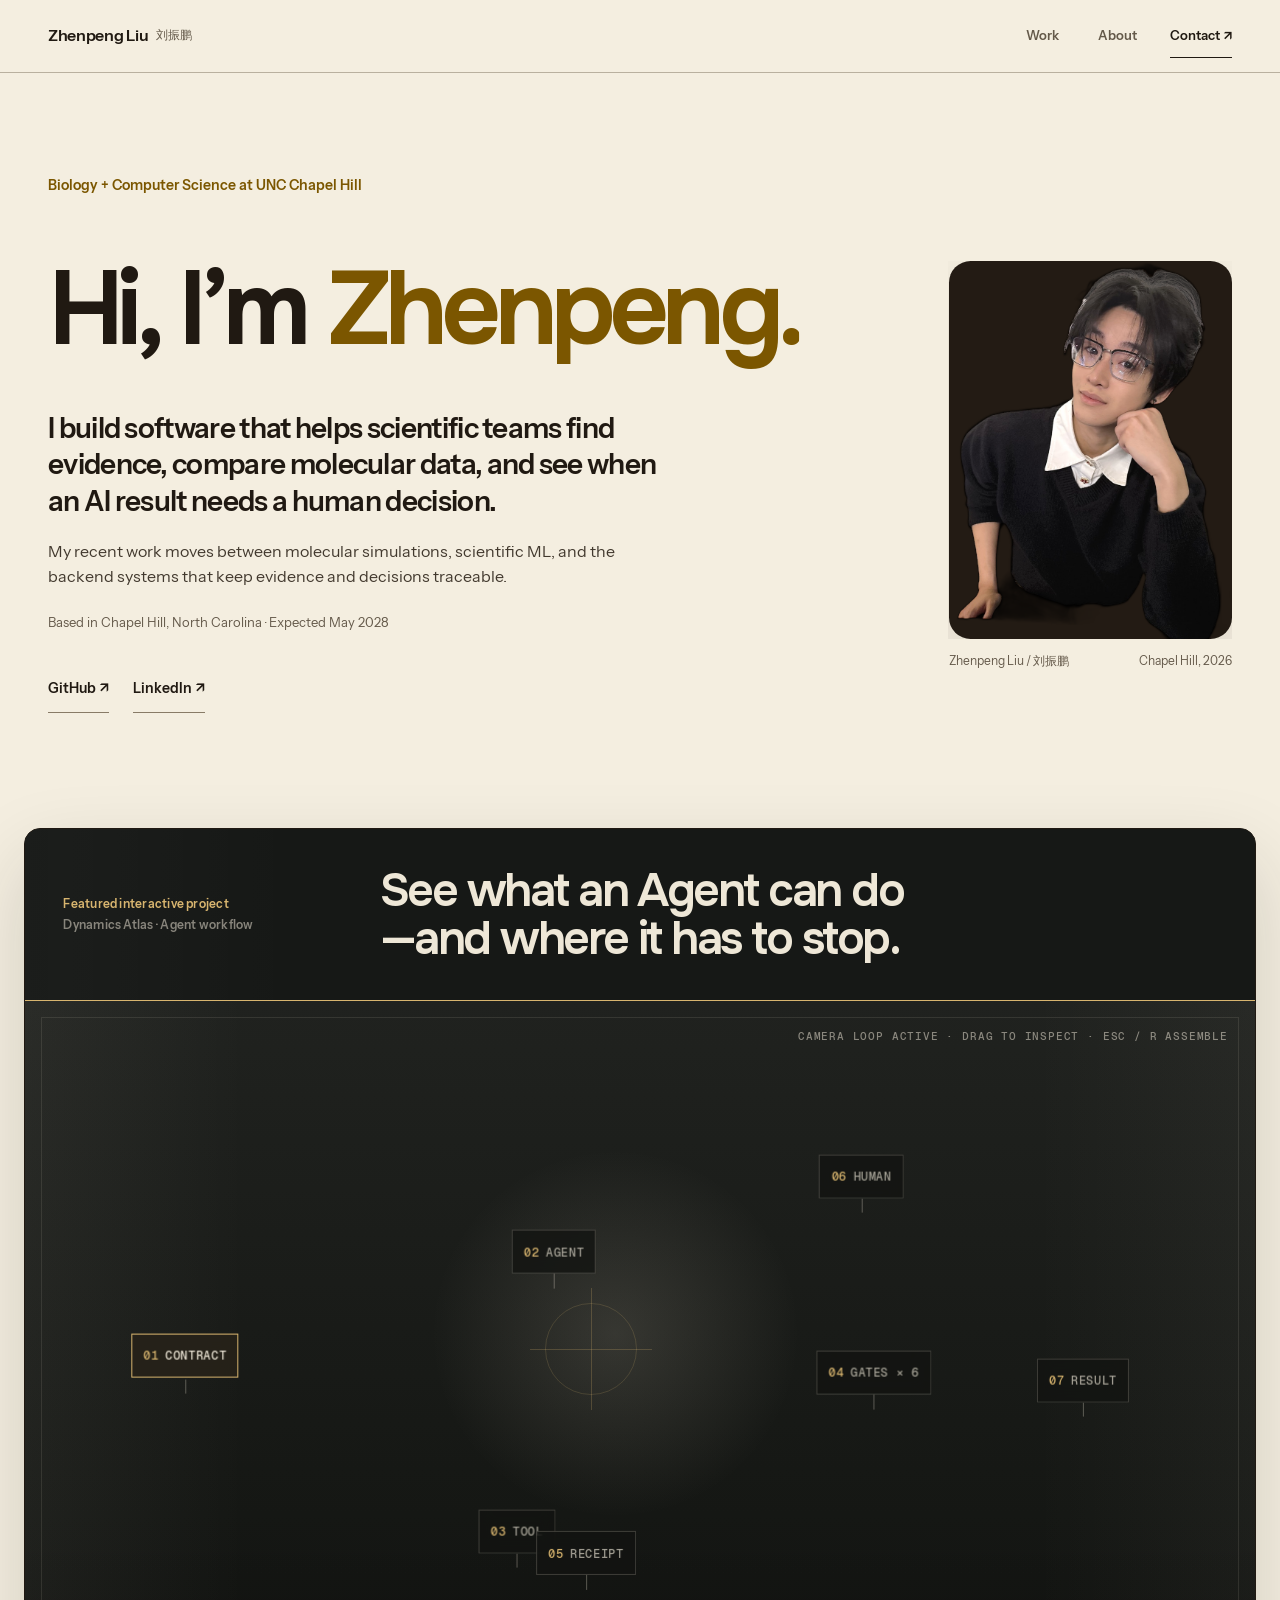
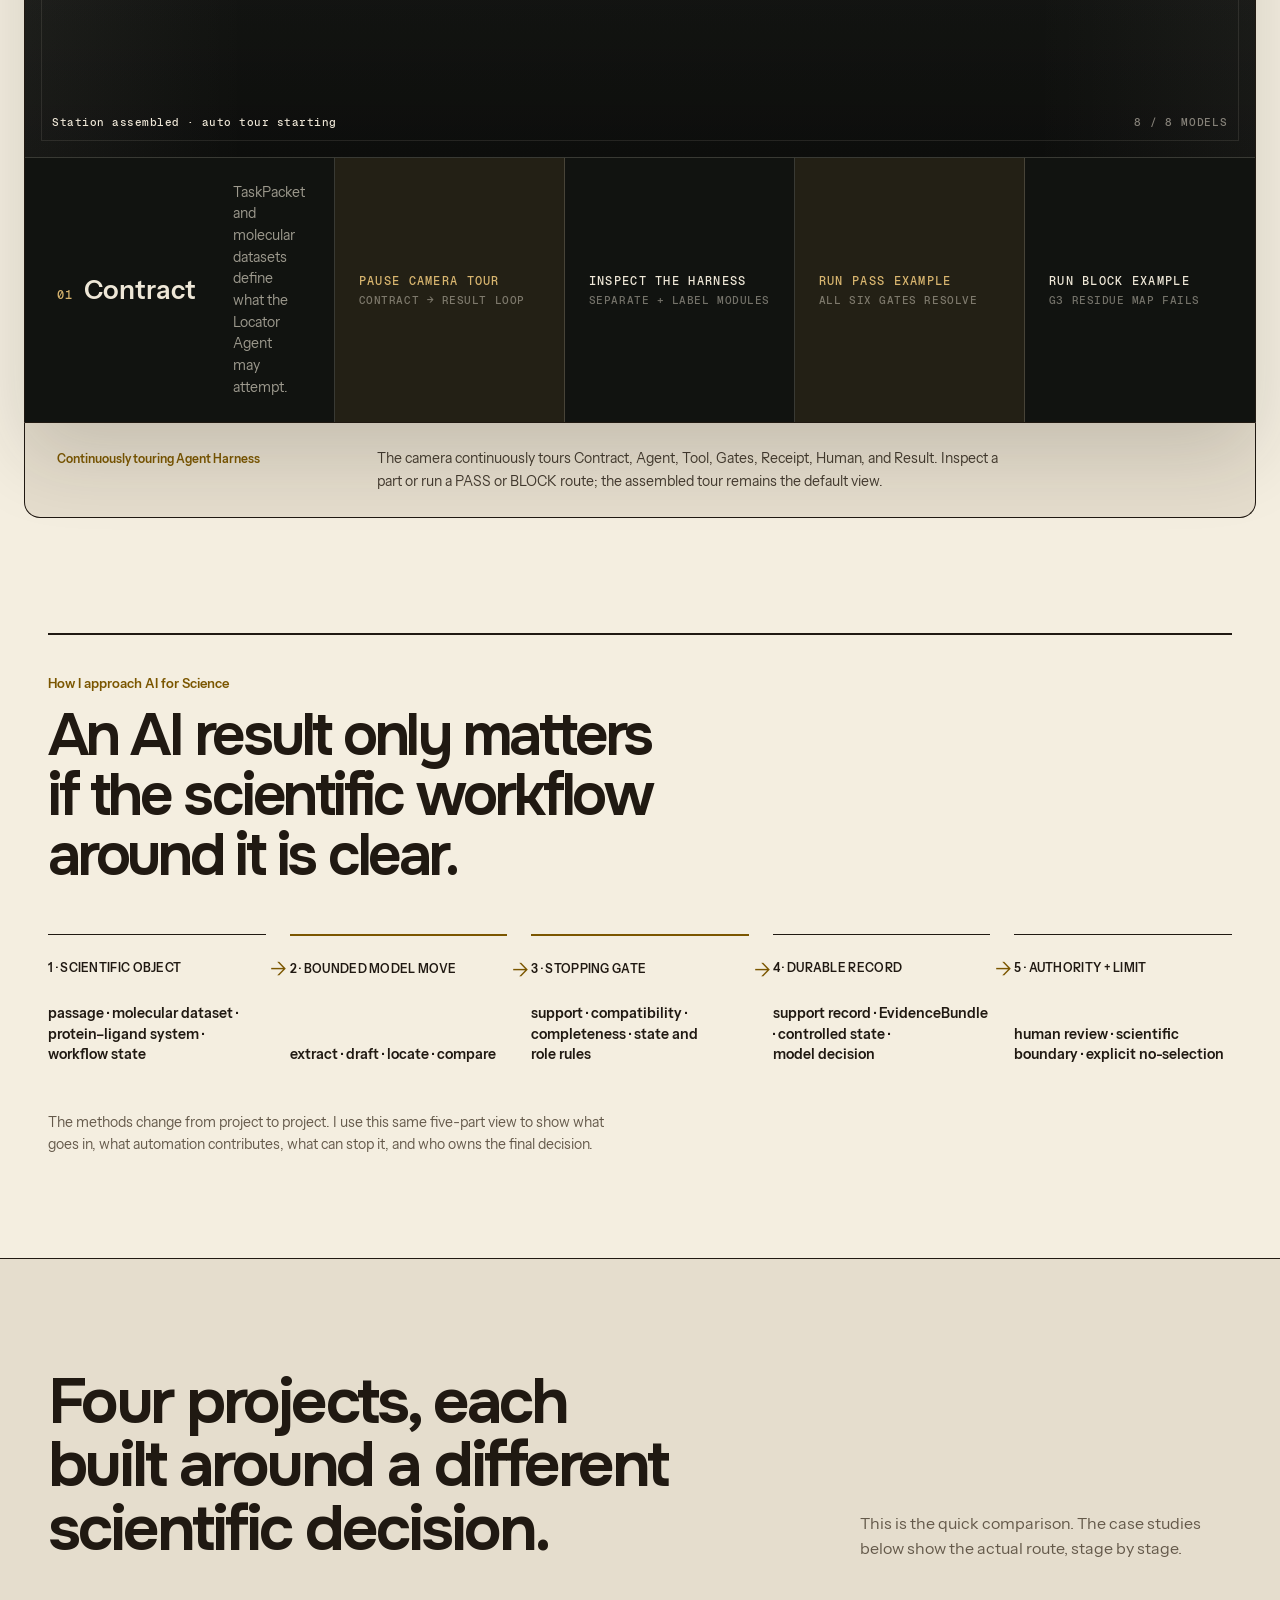
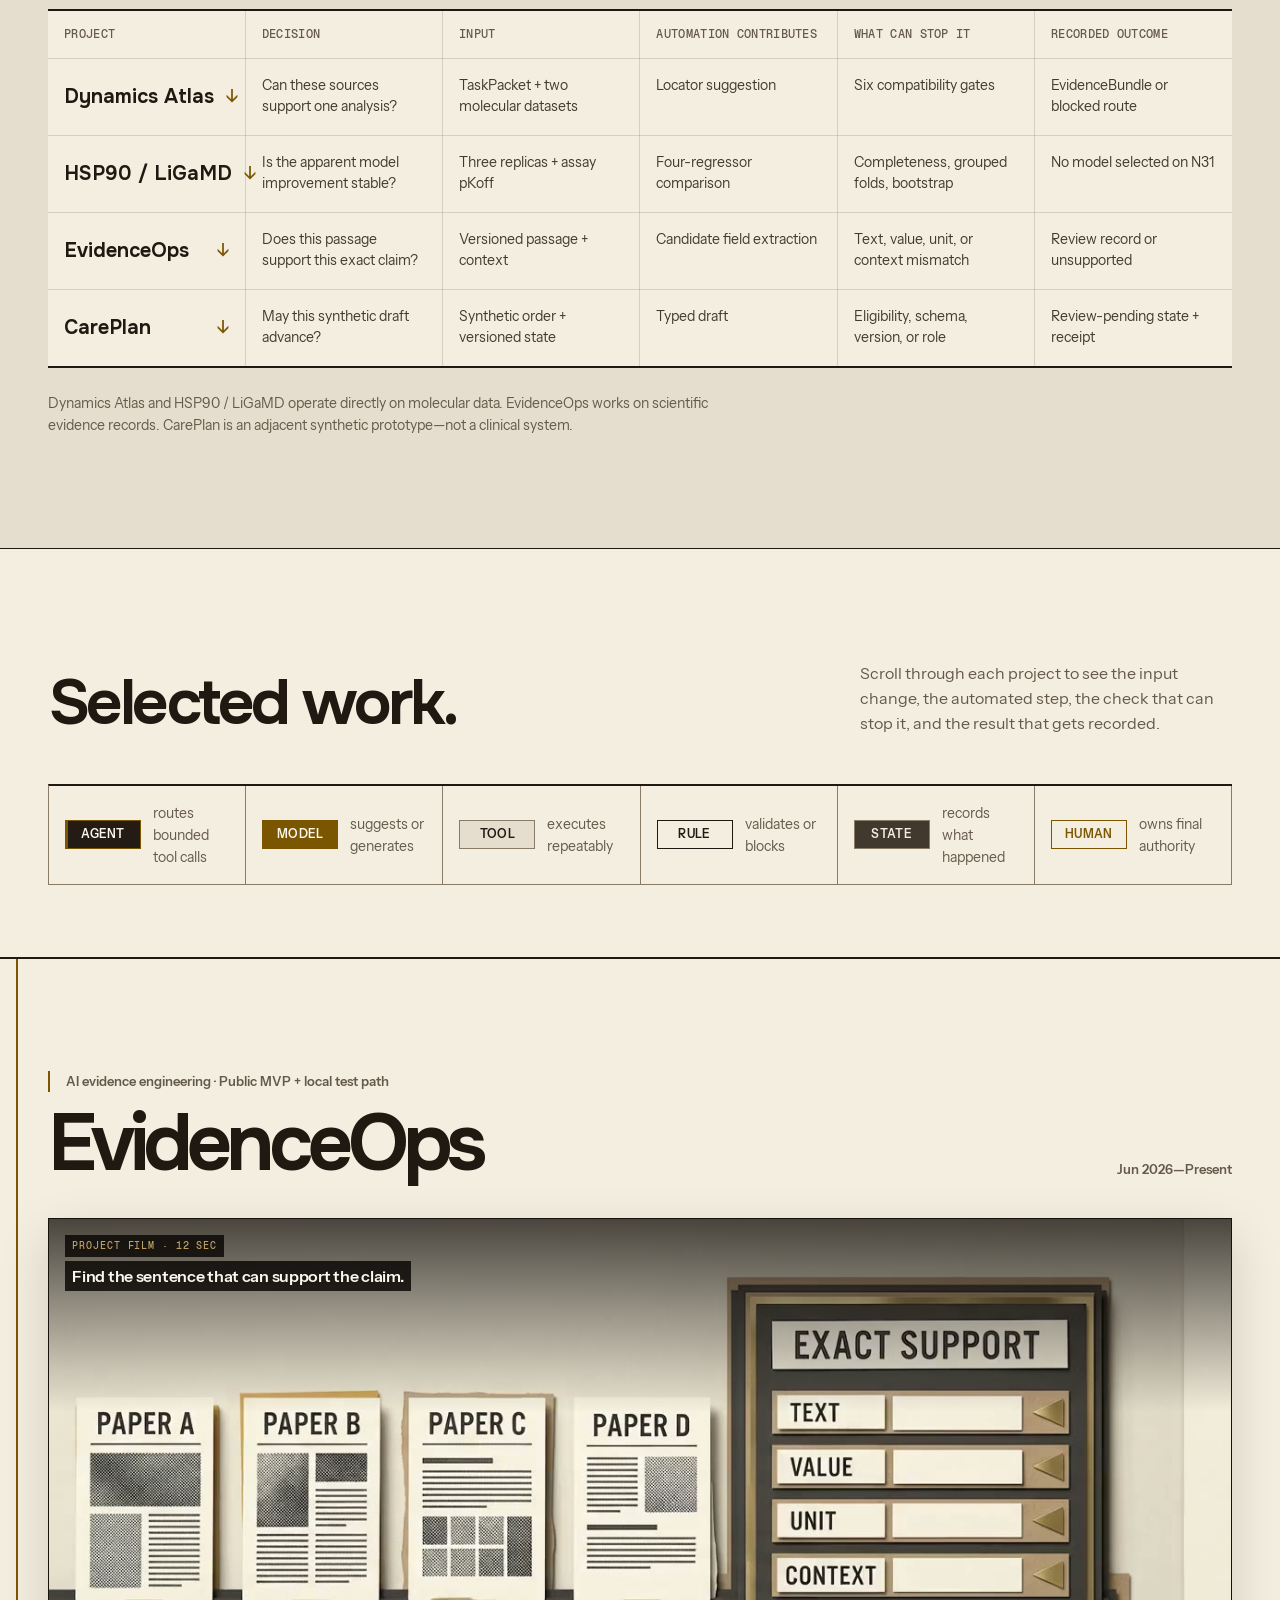
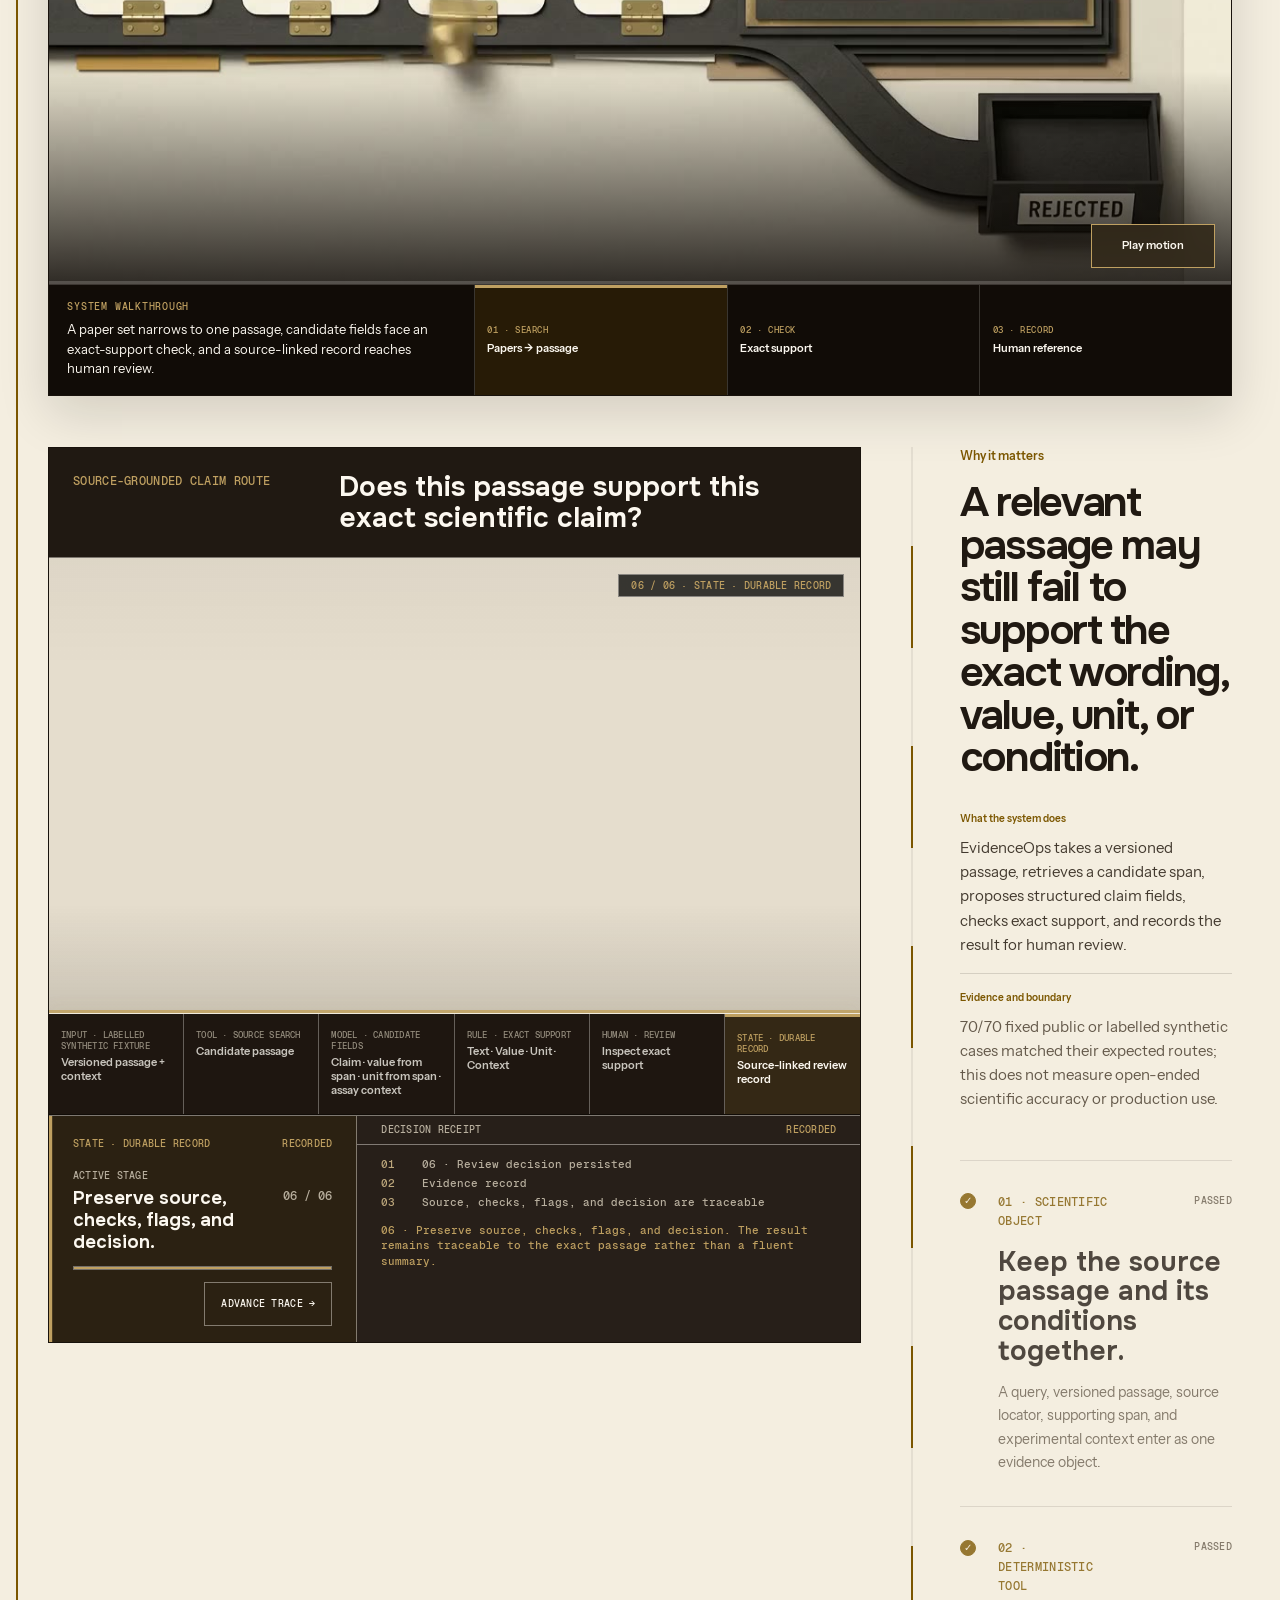
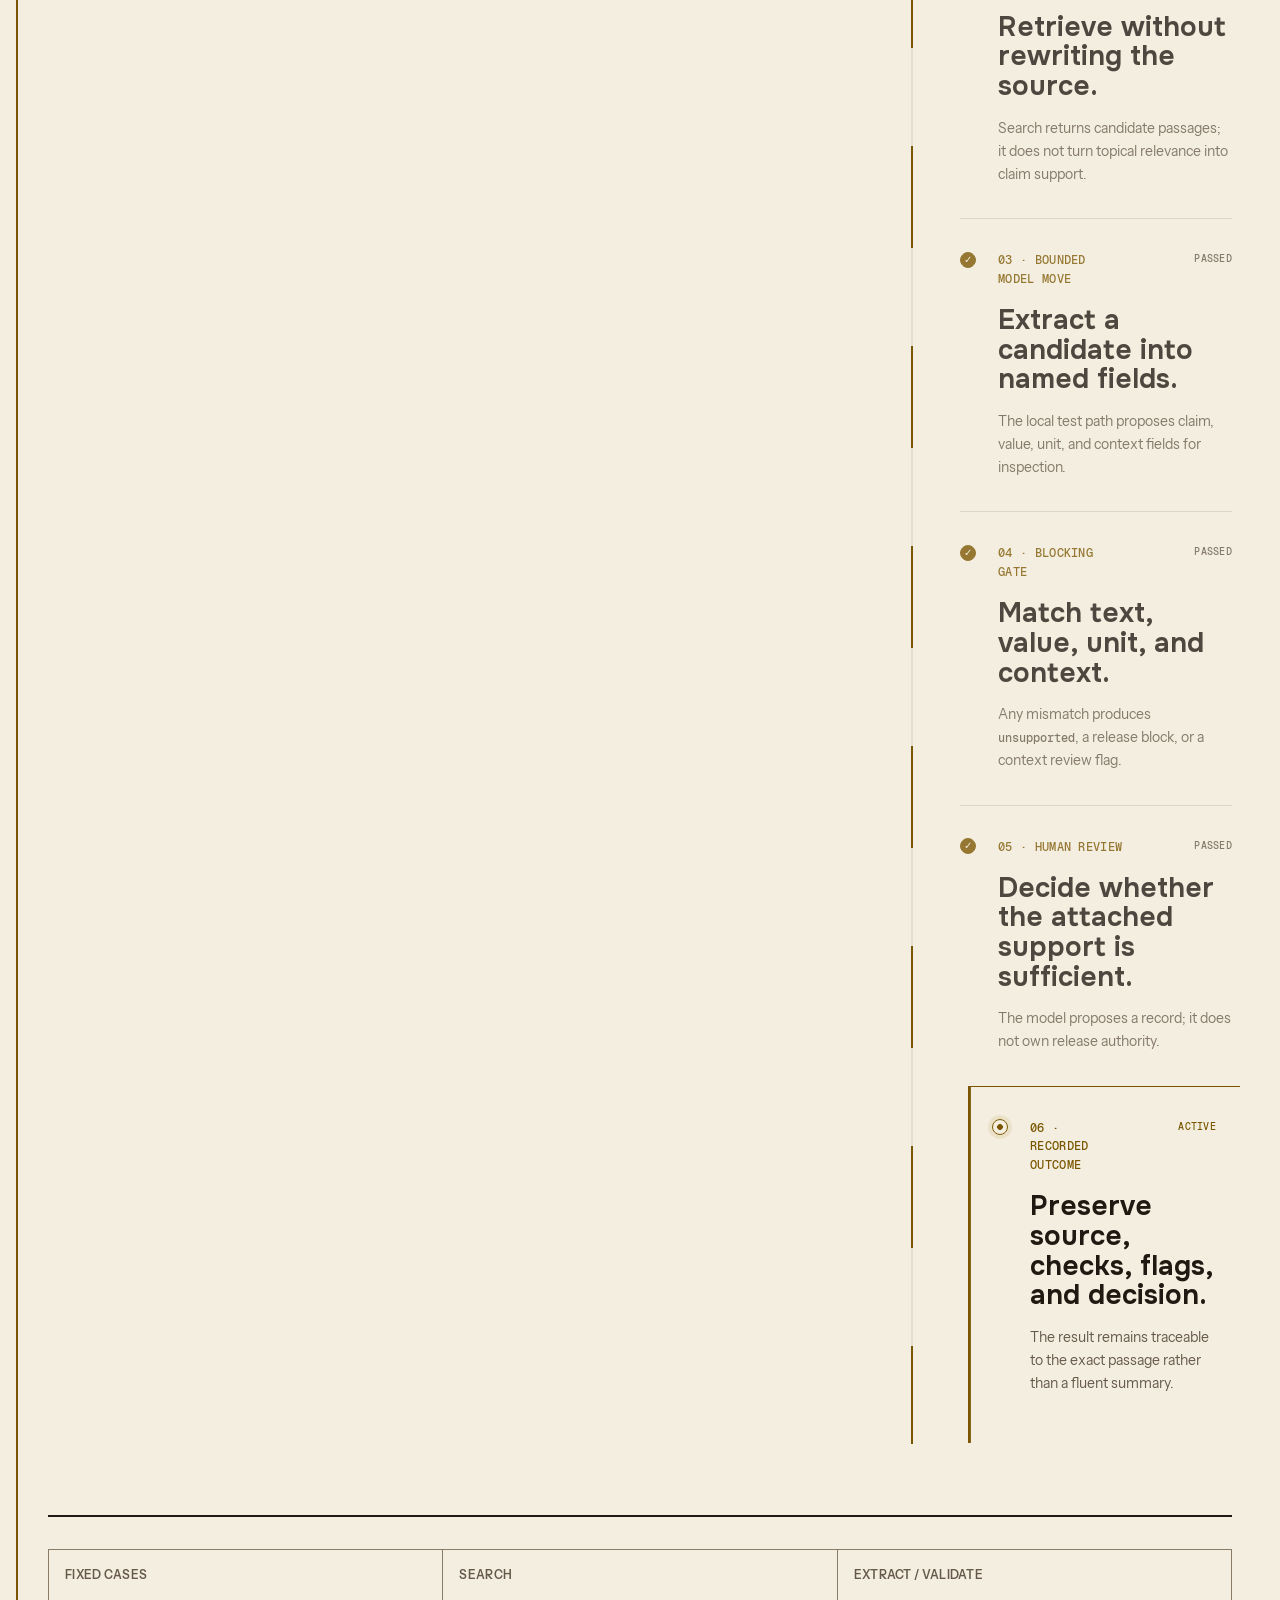
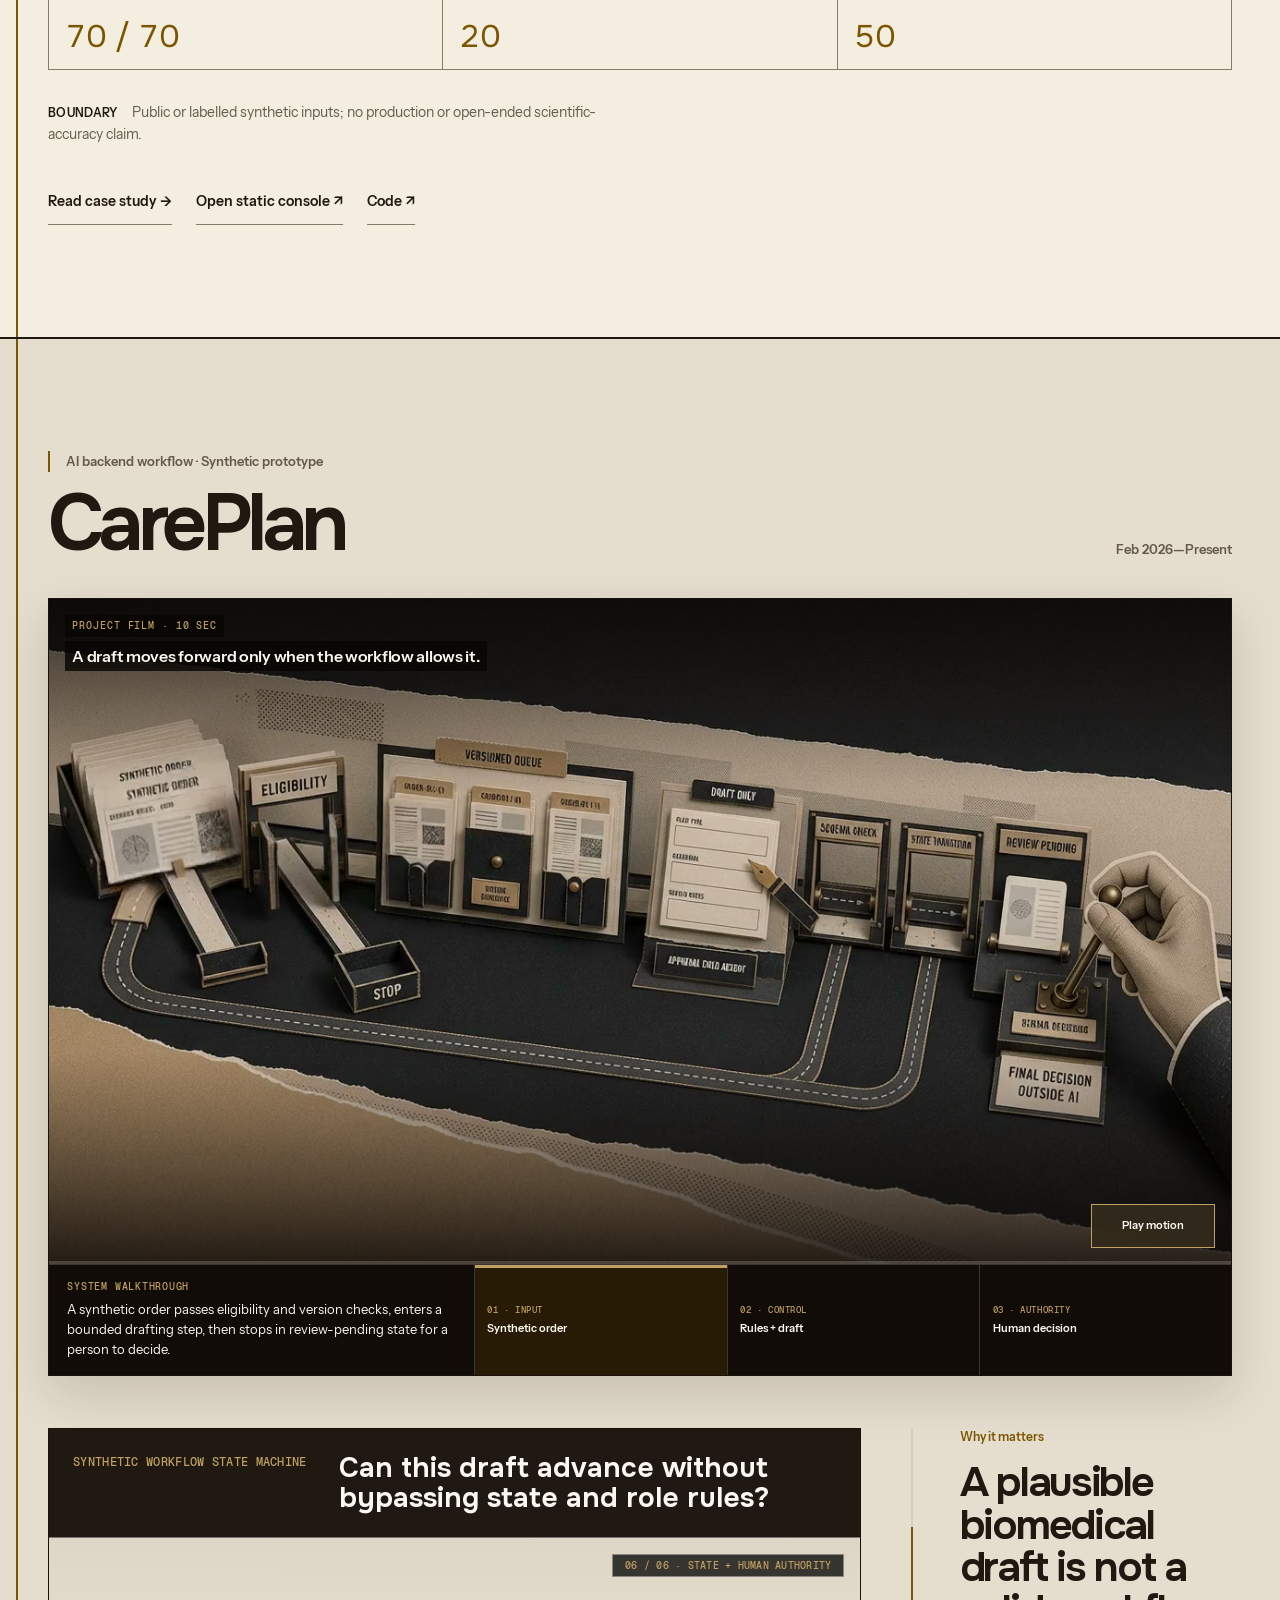
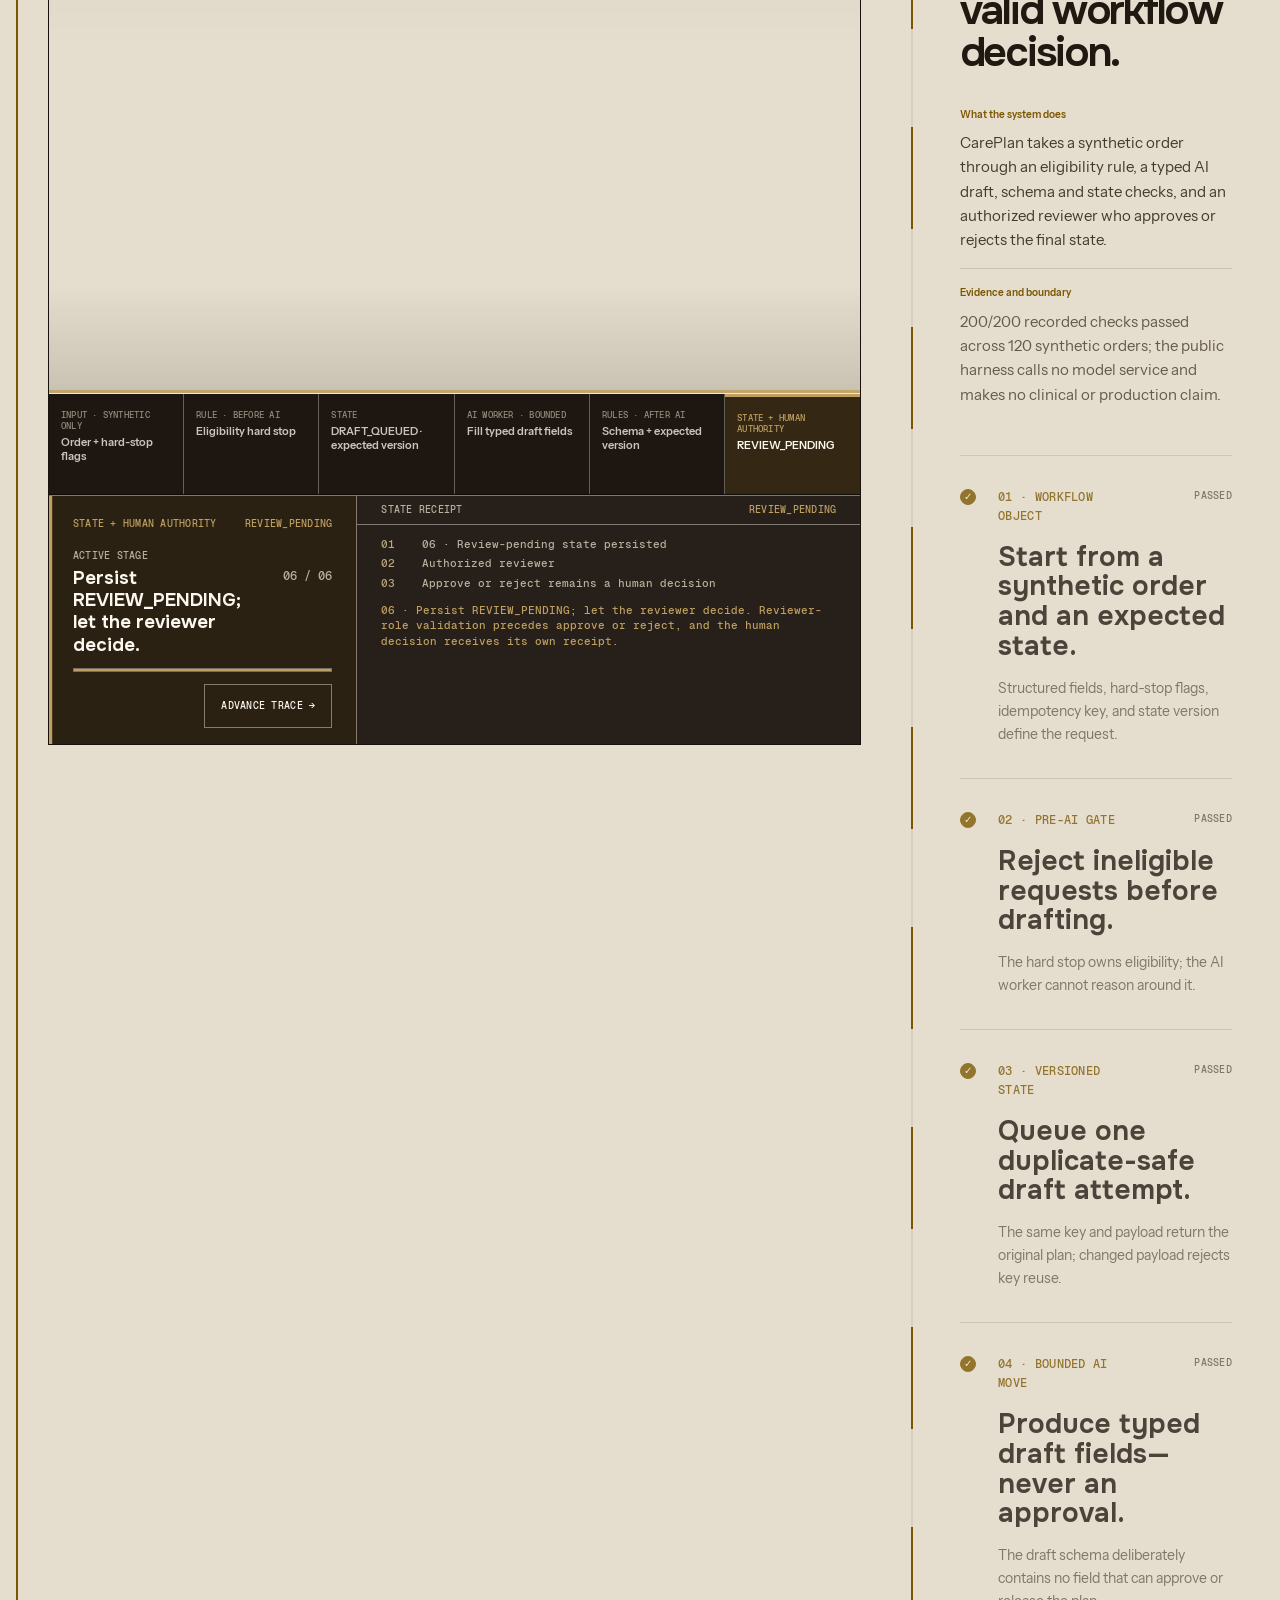
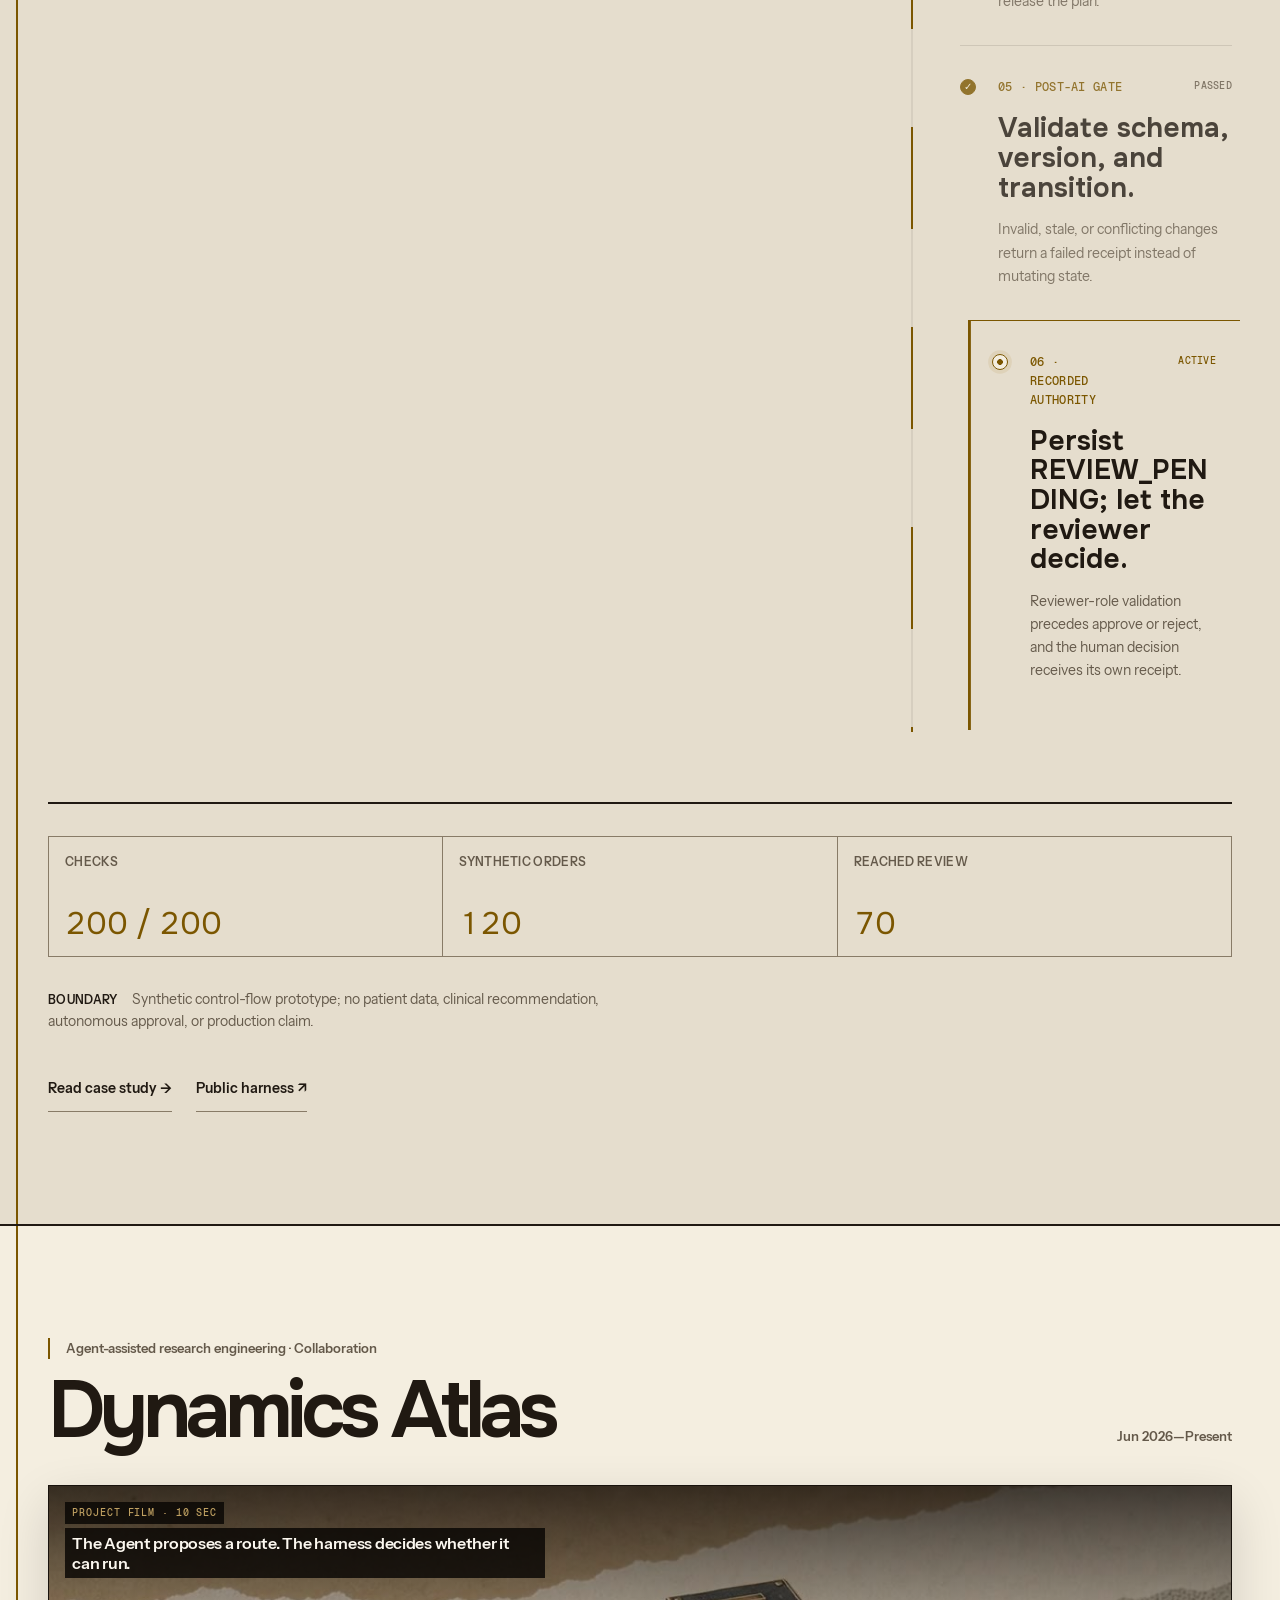
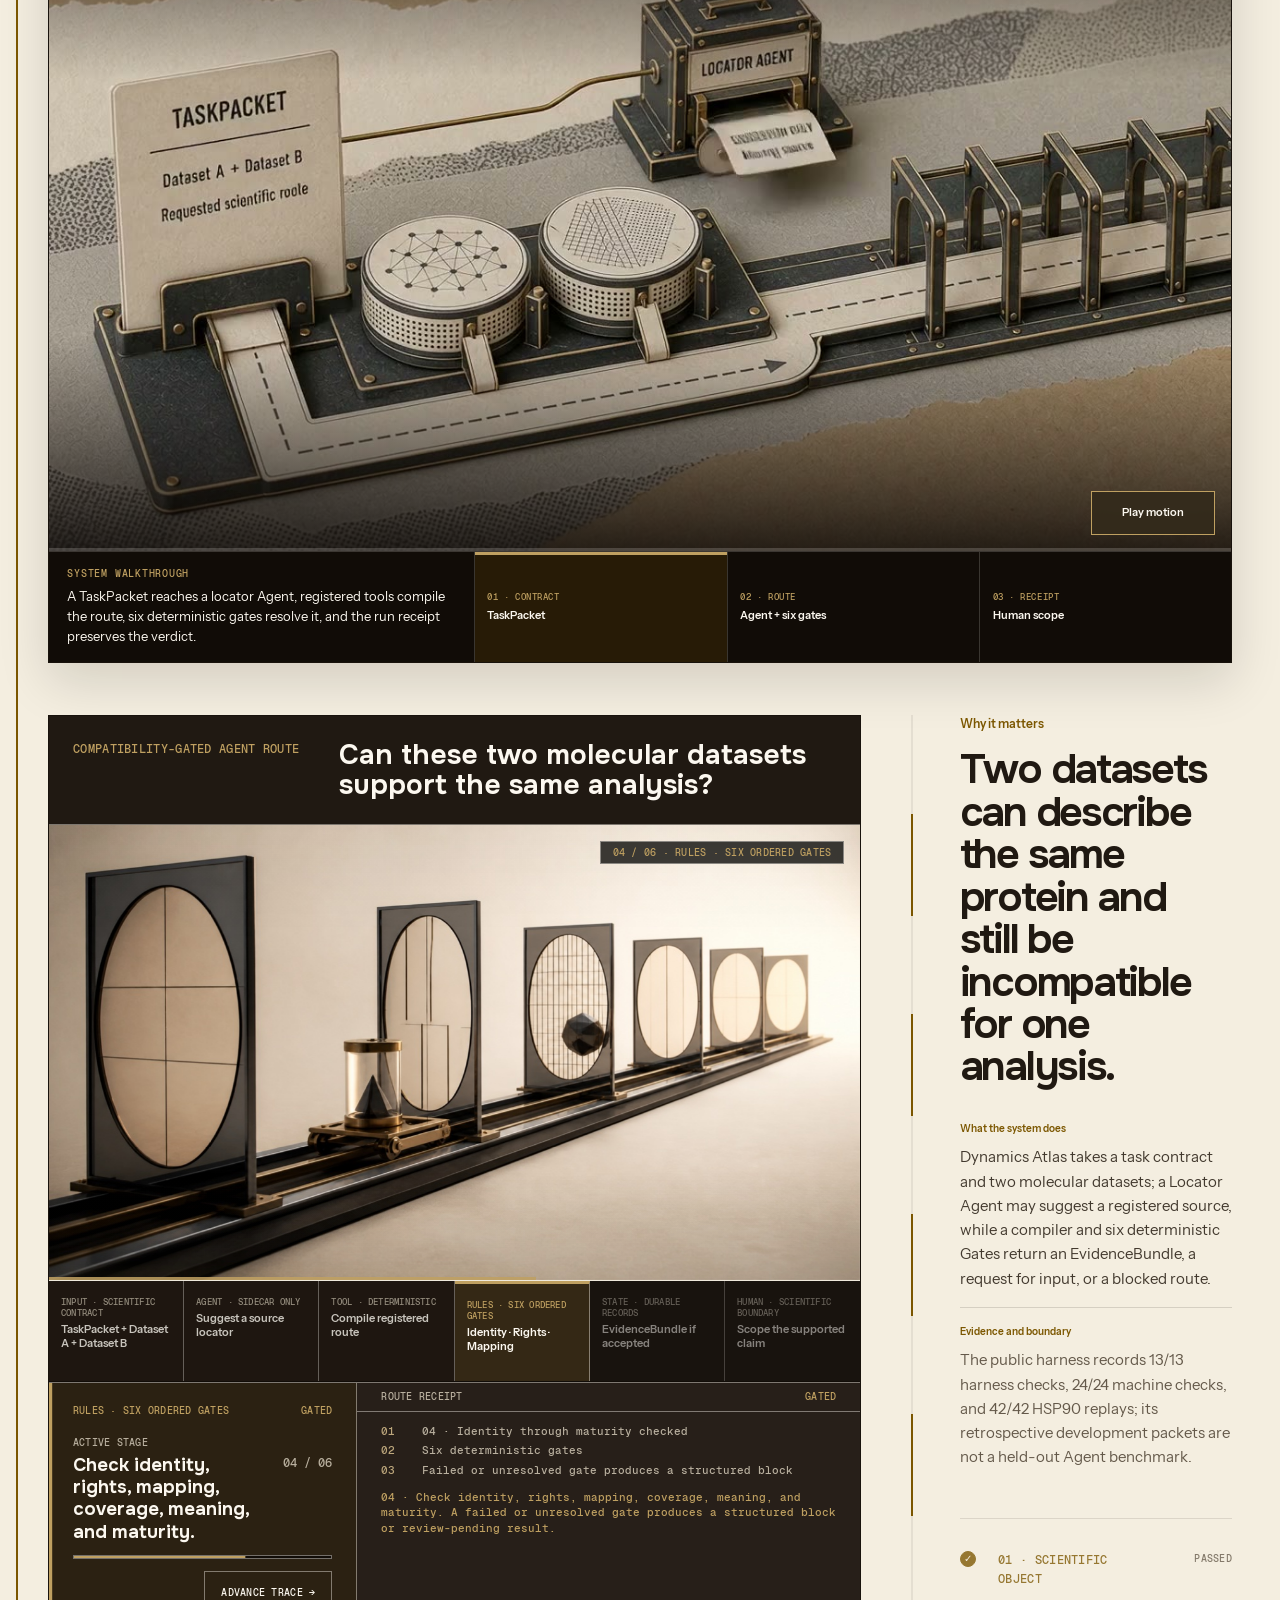
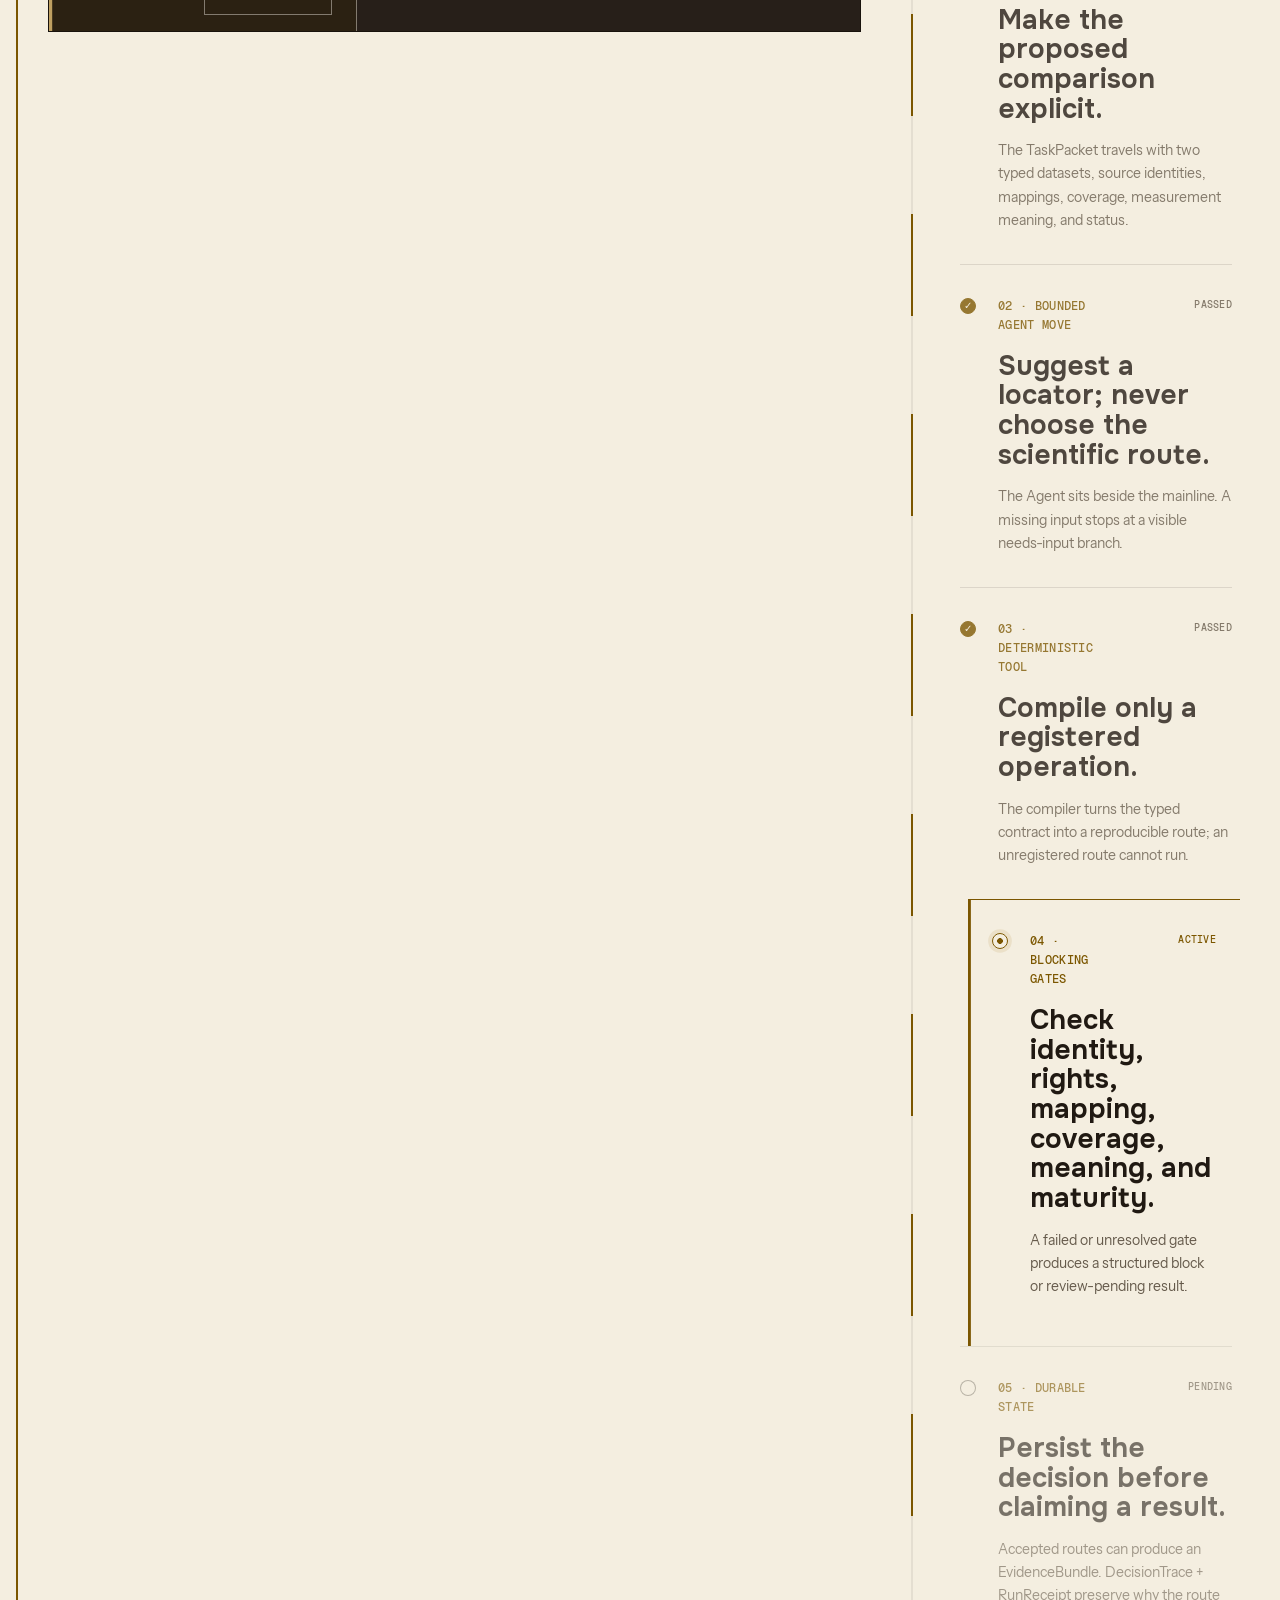
==== commit ada840c4: "Load visible Hero modules in parallel" ====
--- a/index.html
+++ b/index.html
@@ -55,7 +55,7 @@
   <link rel="stylesheet" href="css/styles.css?v=e2f5e62">
   <script defer src="js/vendor/gsap.min.js?v=3c73d76"></script>
   <script defer src="js/vendor/anime.umd.min.js?v=6c1a3ca"></script>
-  <script type="module" src="js/hero-station.js?v=3e78f32"></script>
+  <script type="module" src="js/hero-station.js?v=d2ad4e7"></script>
   <script defer src="js/site-motion.js?v=455b717"></script>
   <script defer src="js/project-films.js?v=e3c2a12"></script>
 </head>
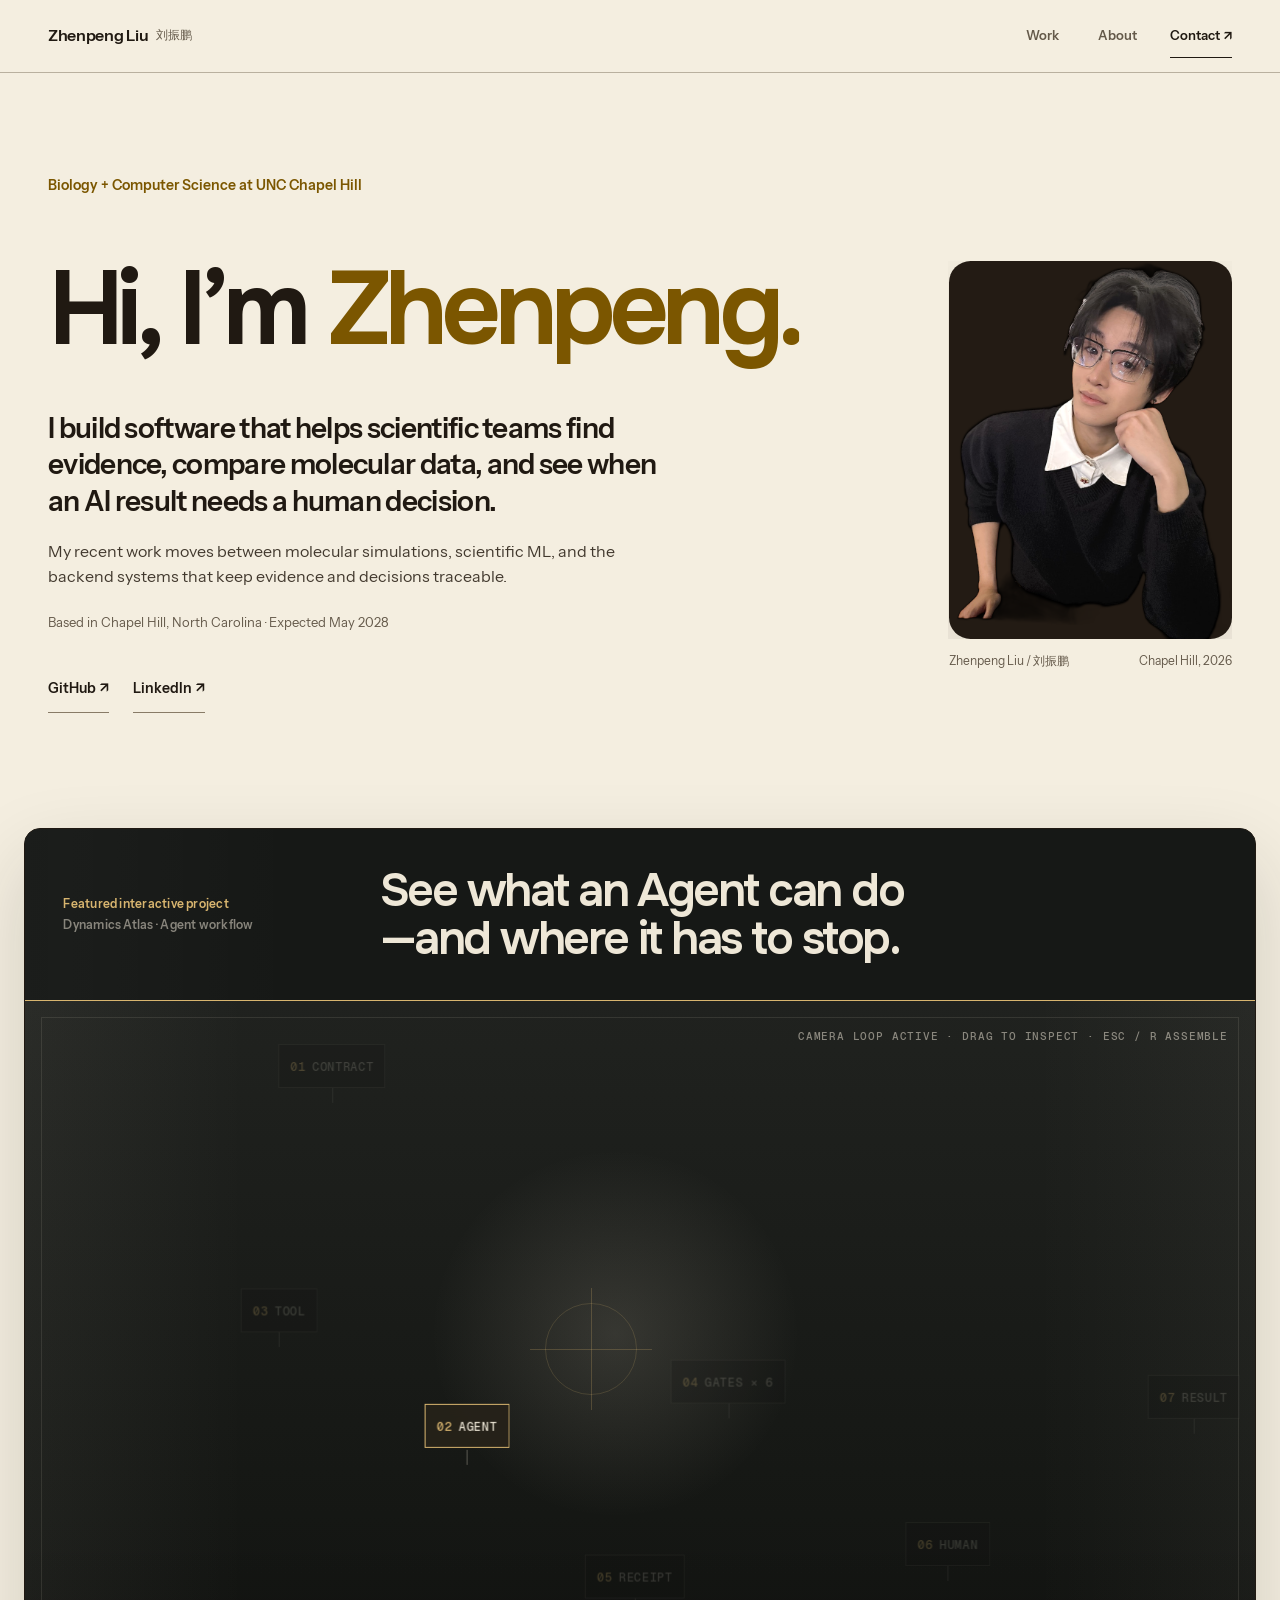
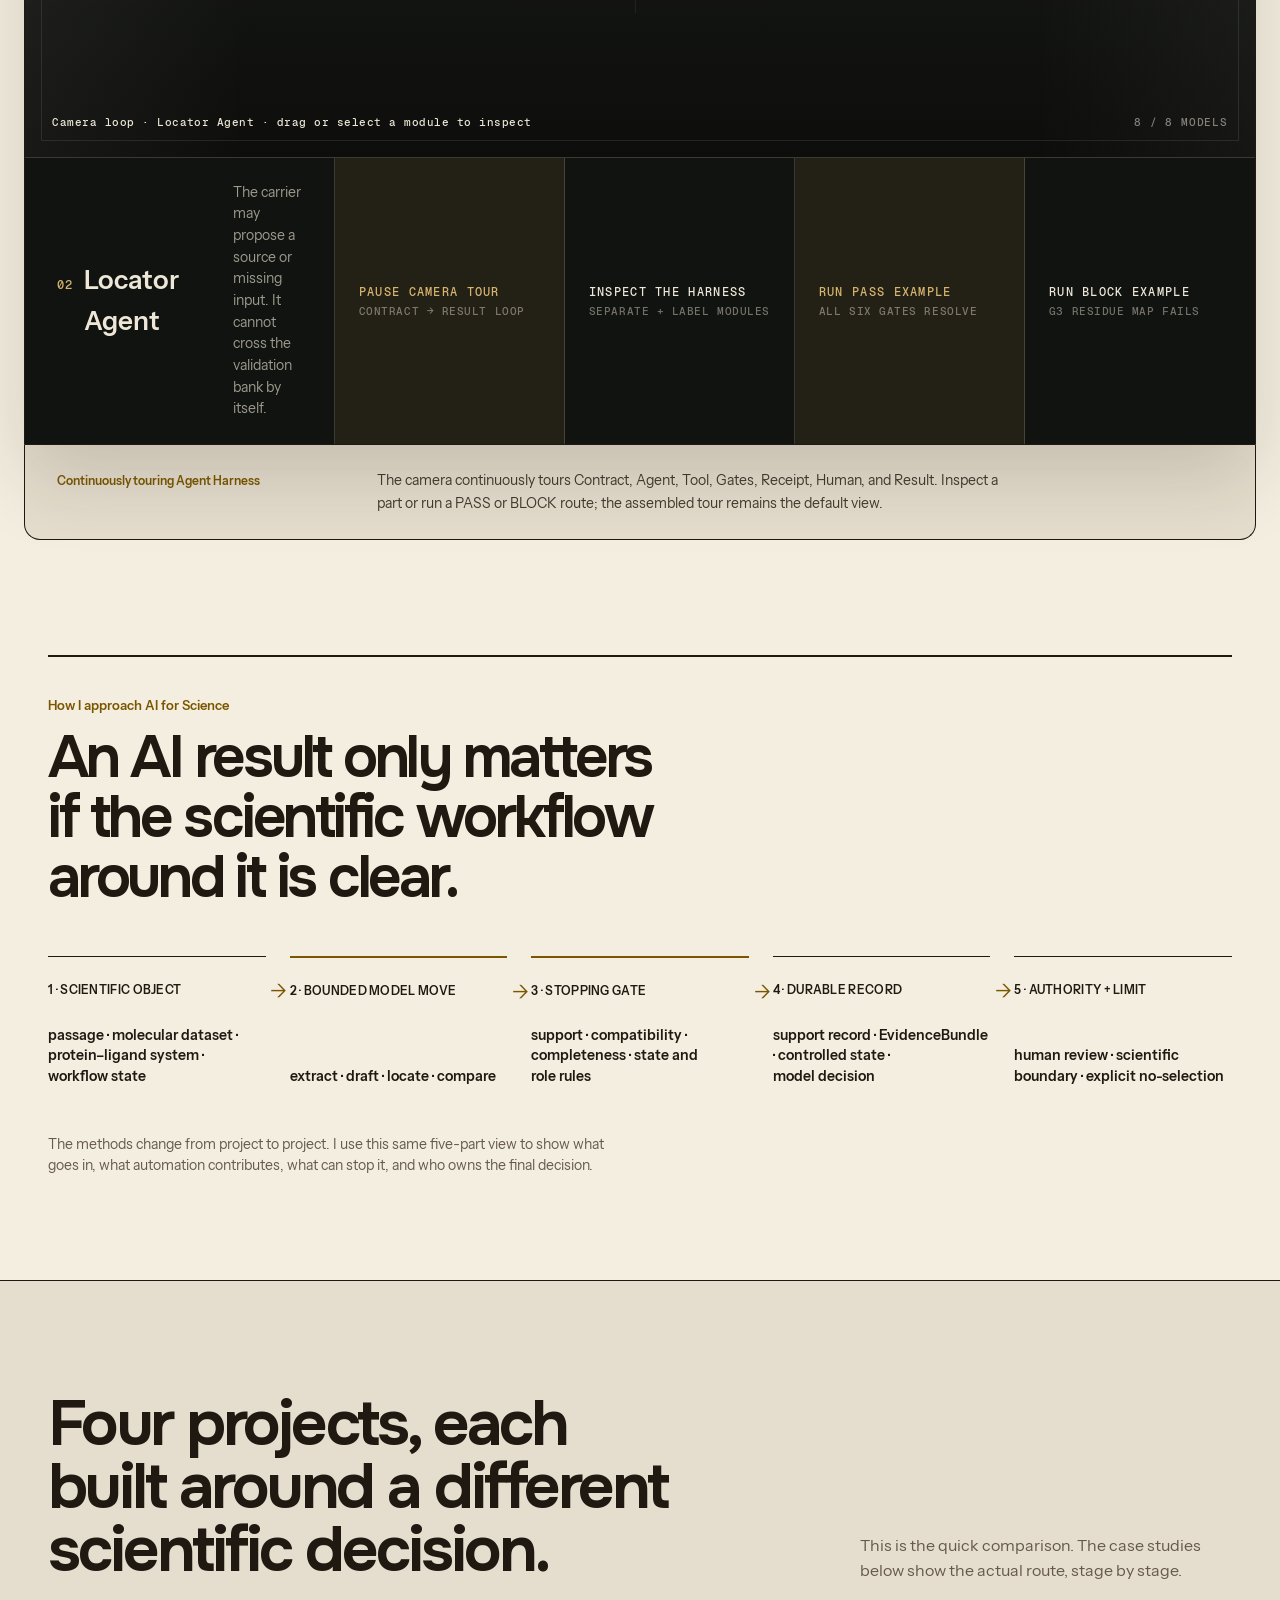
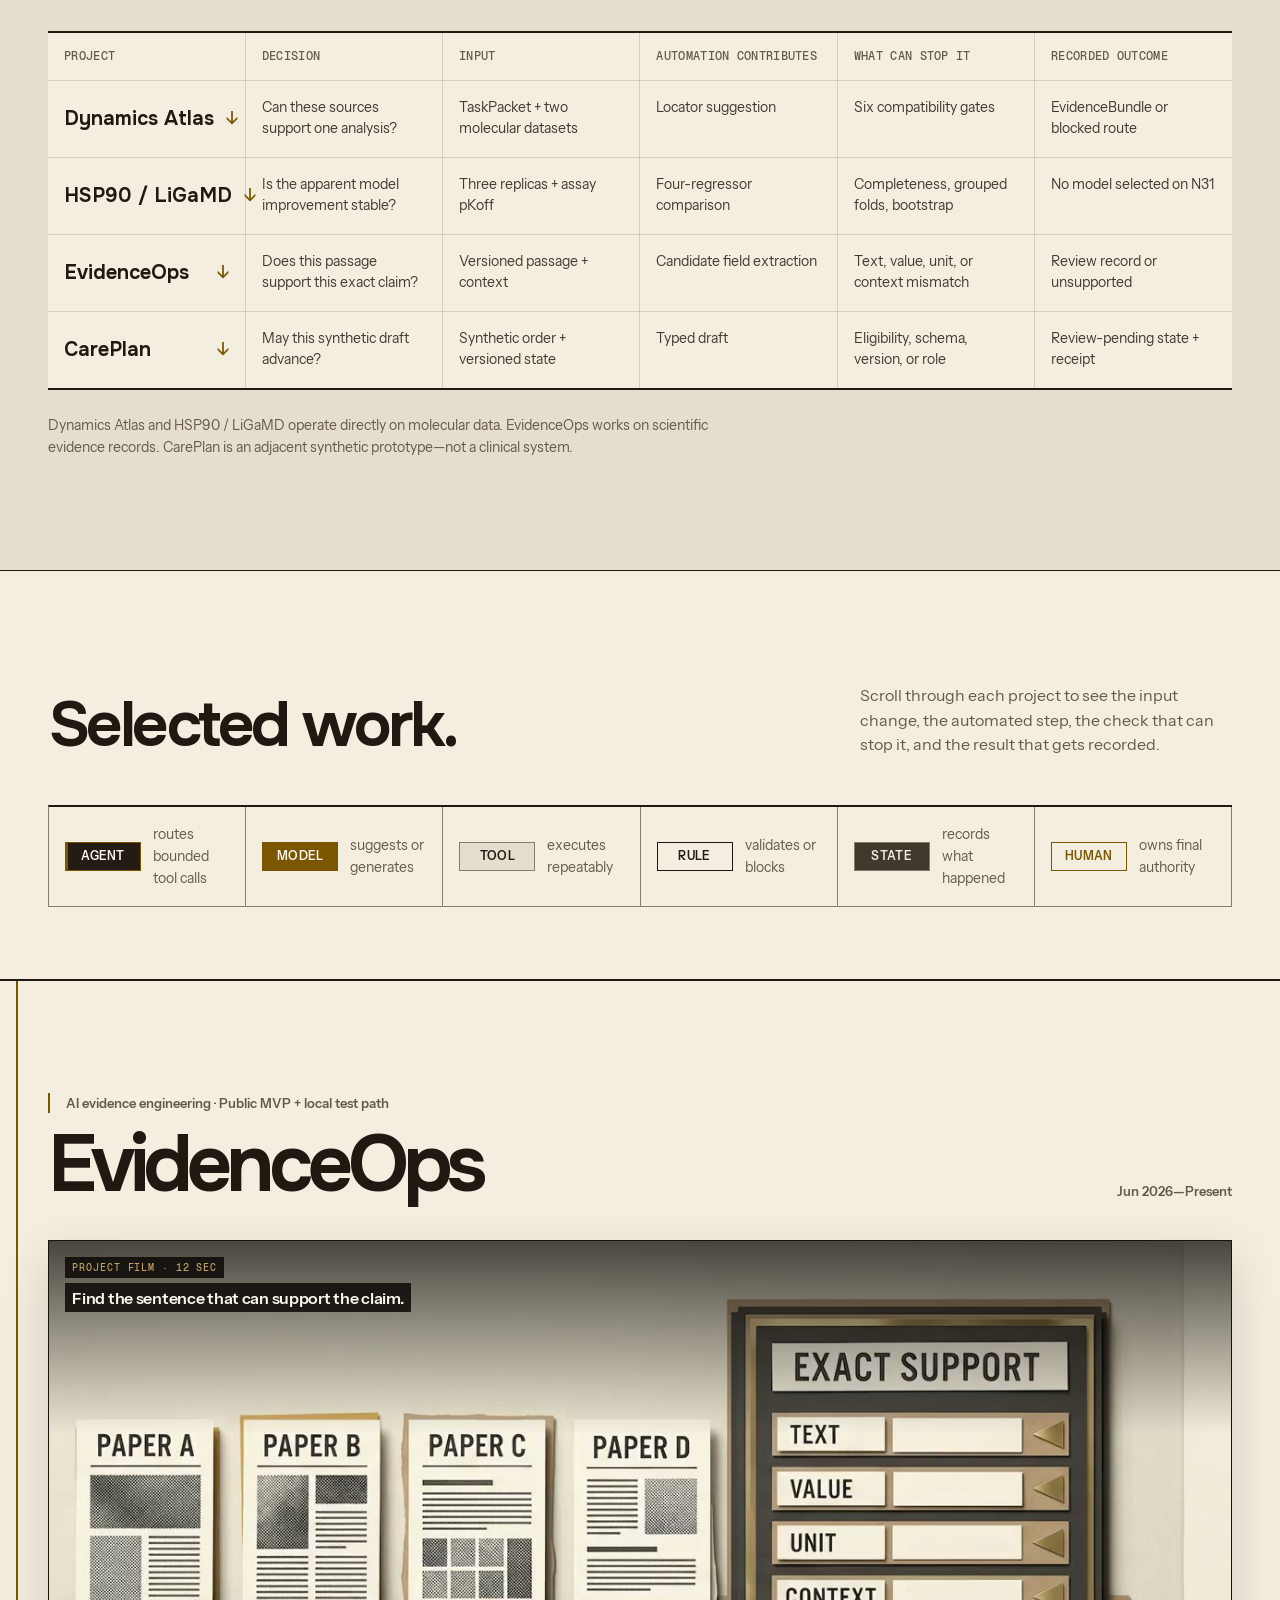
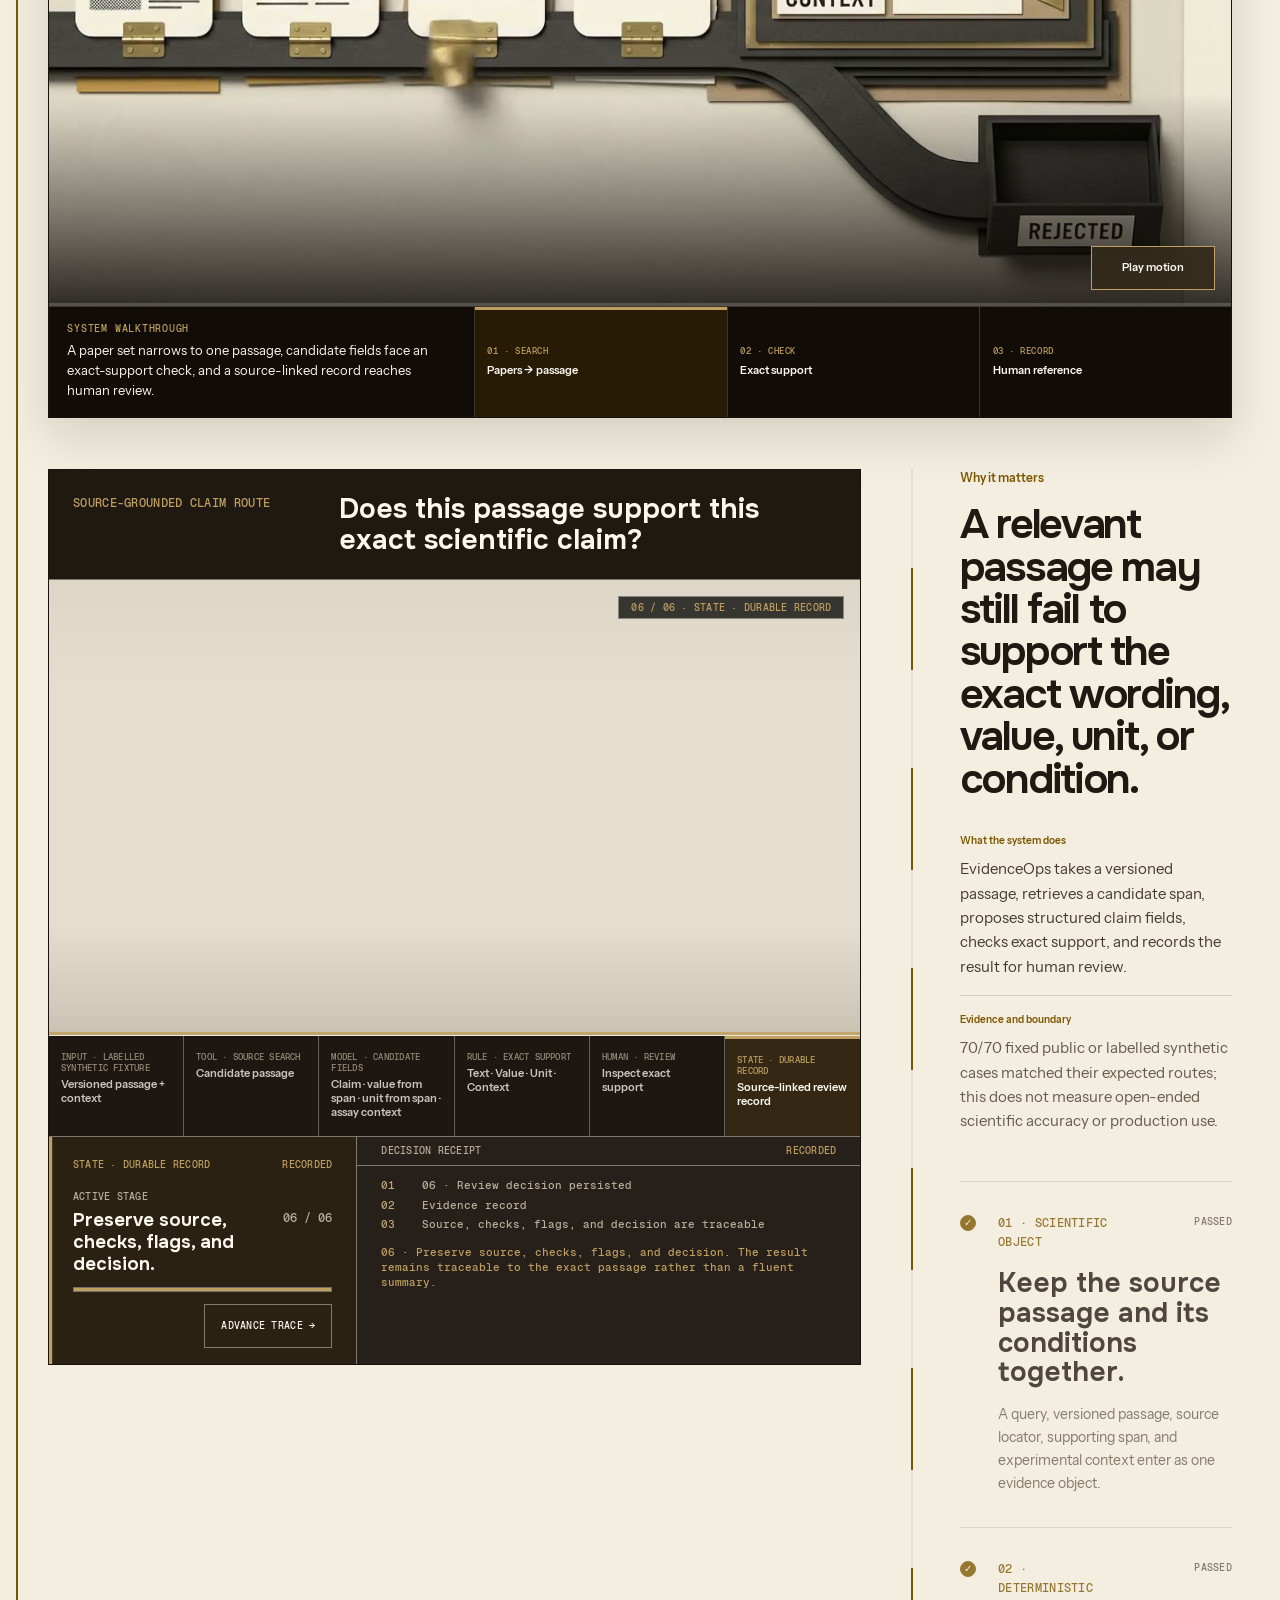
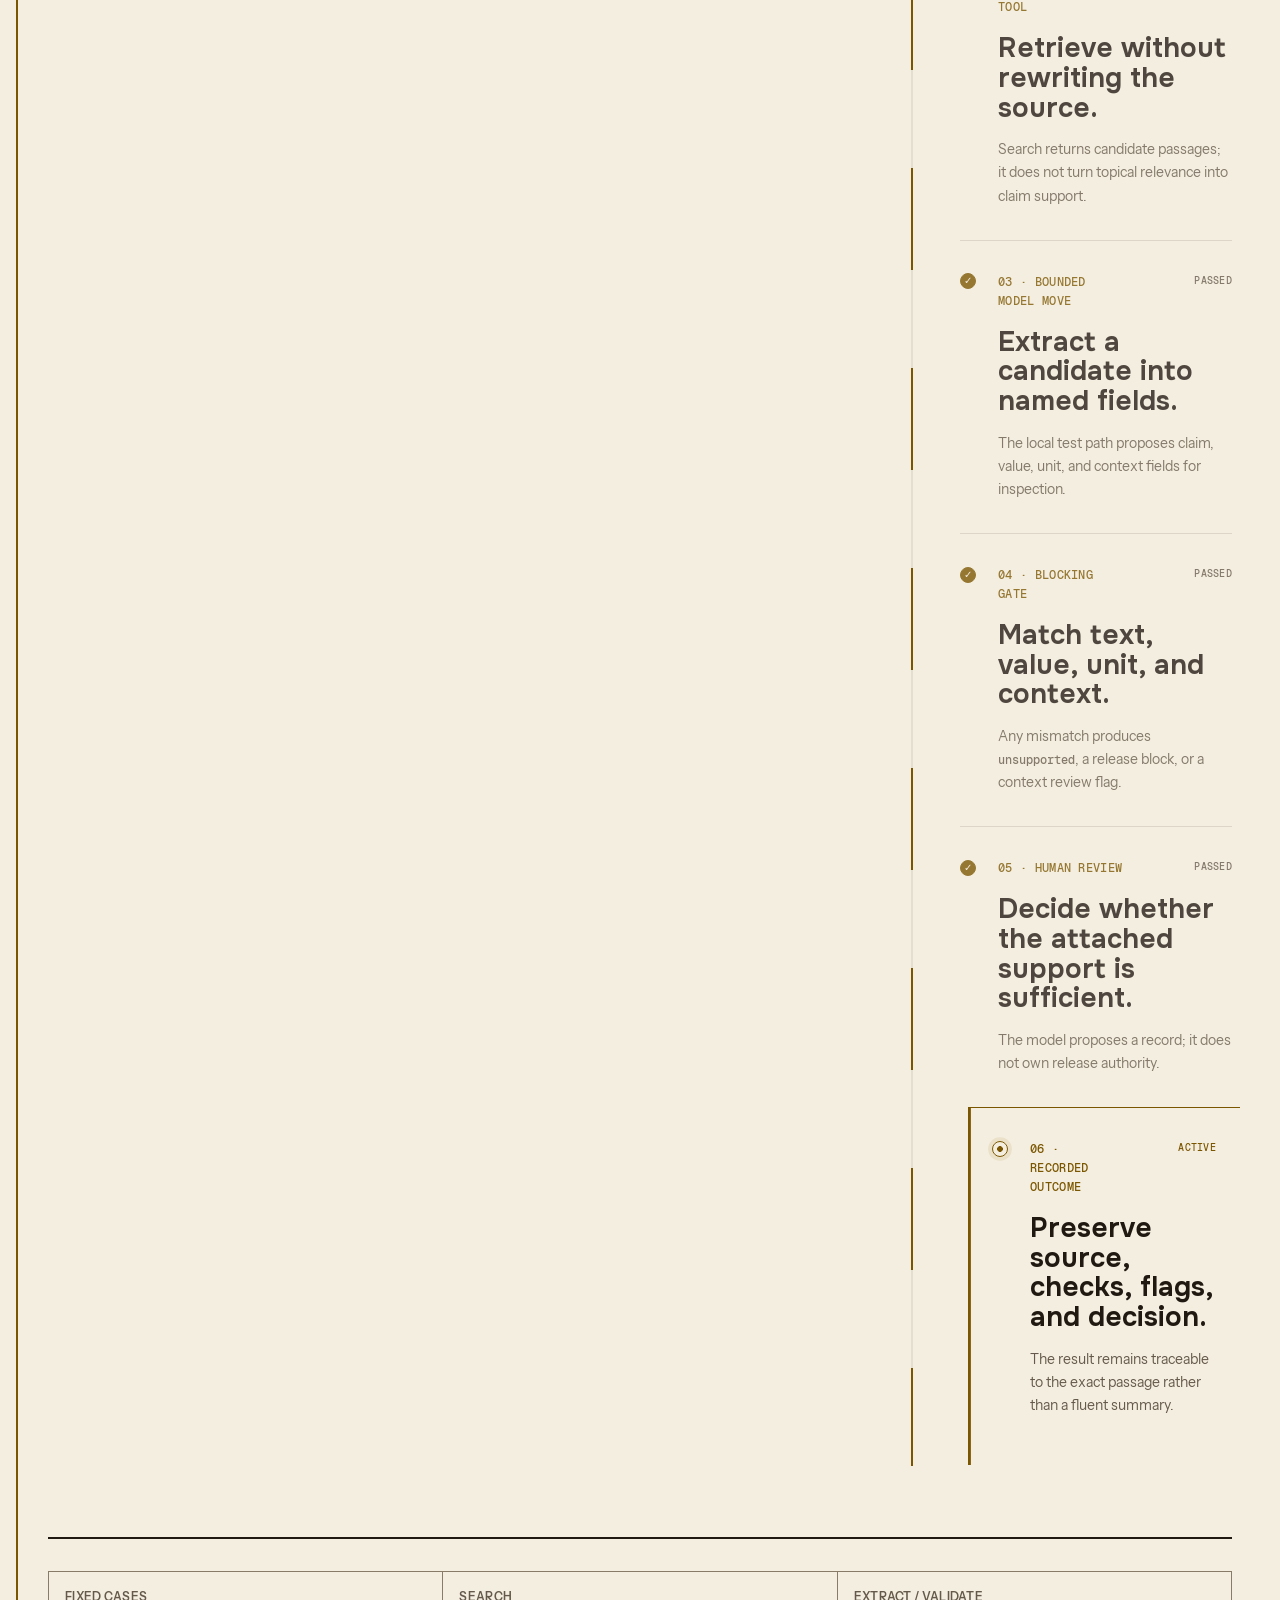
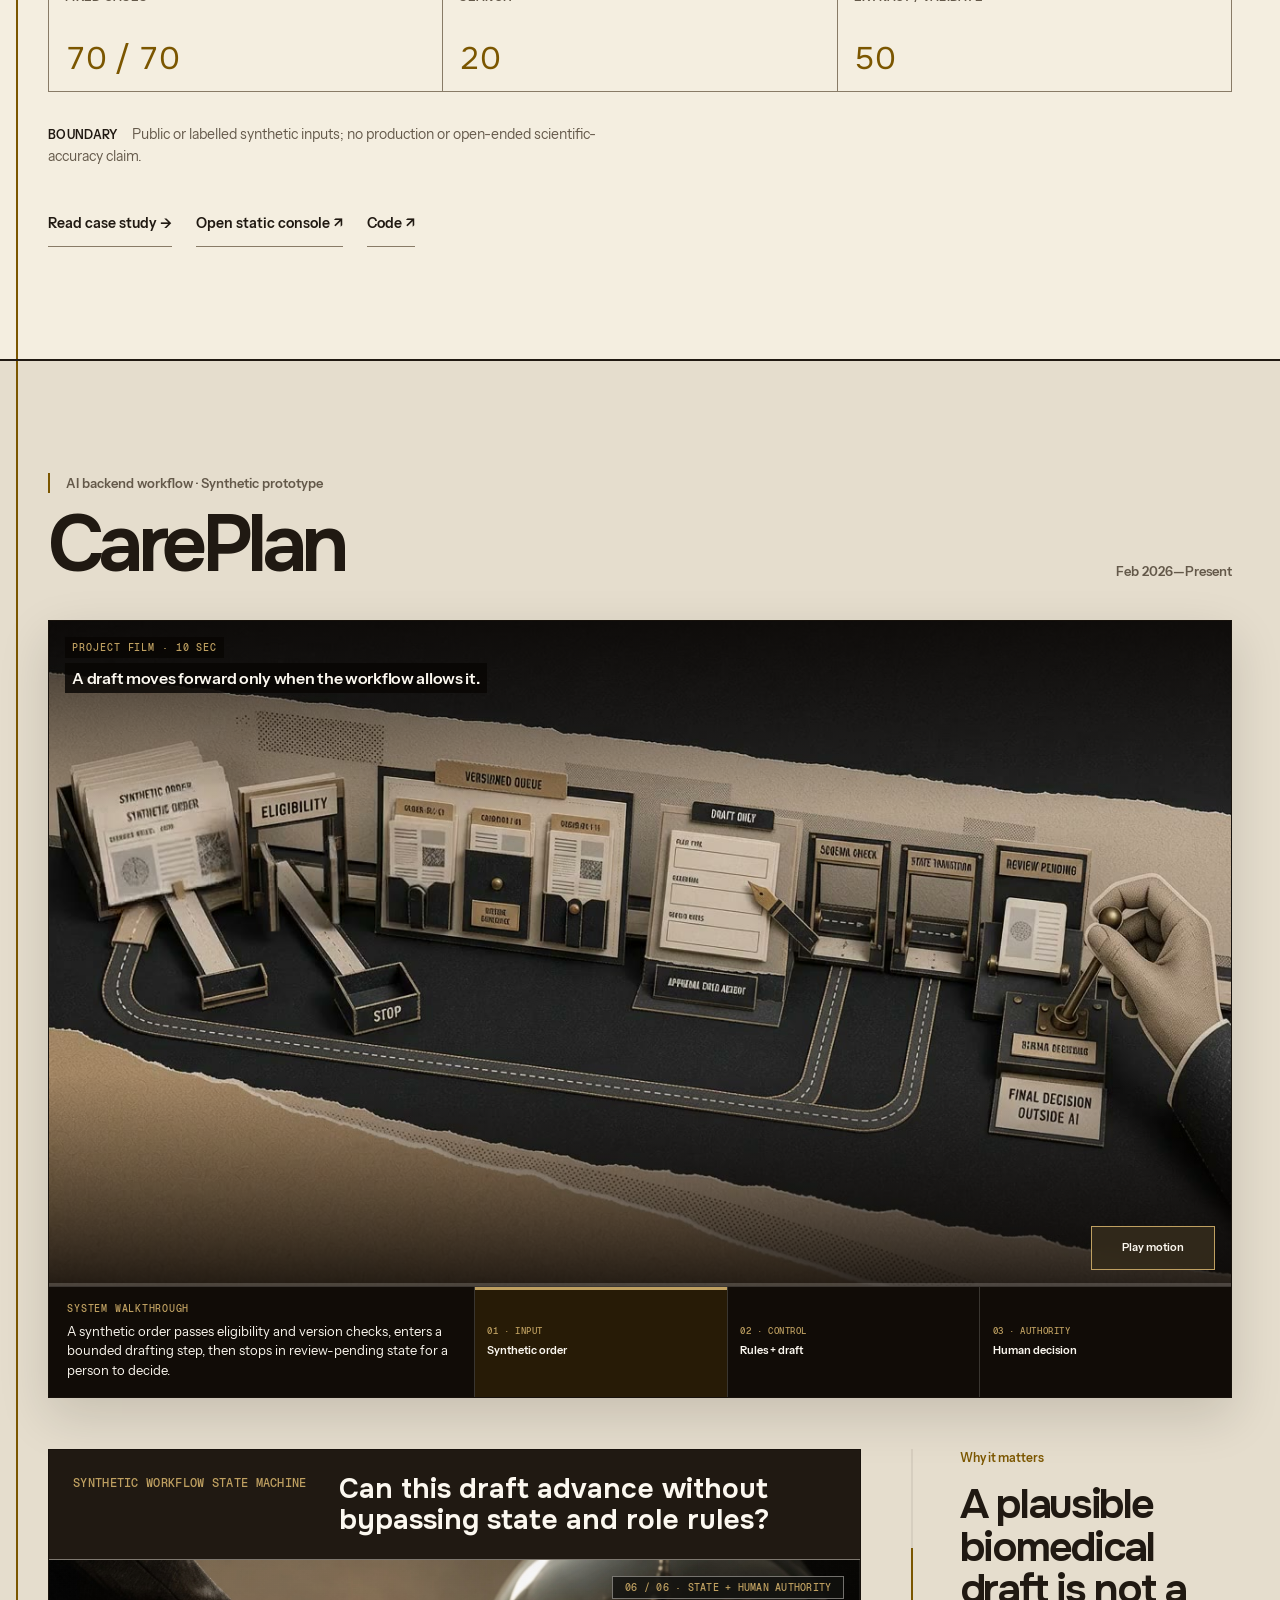
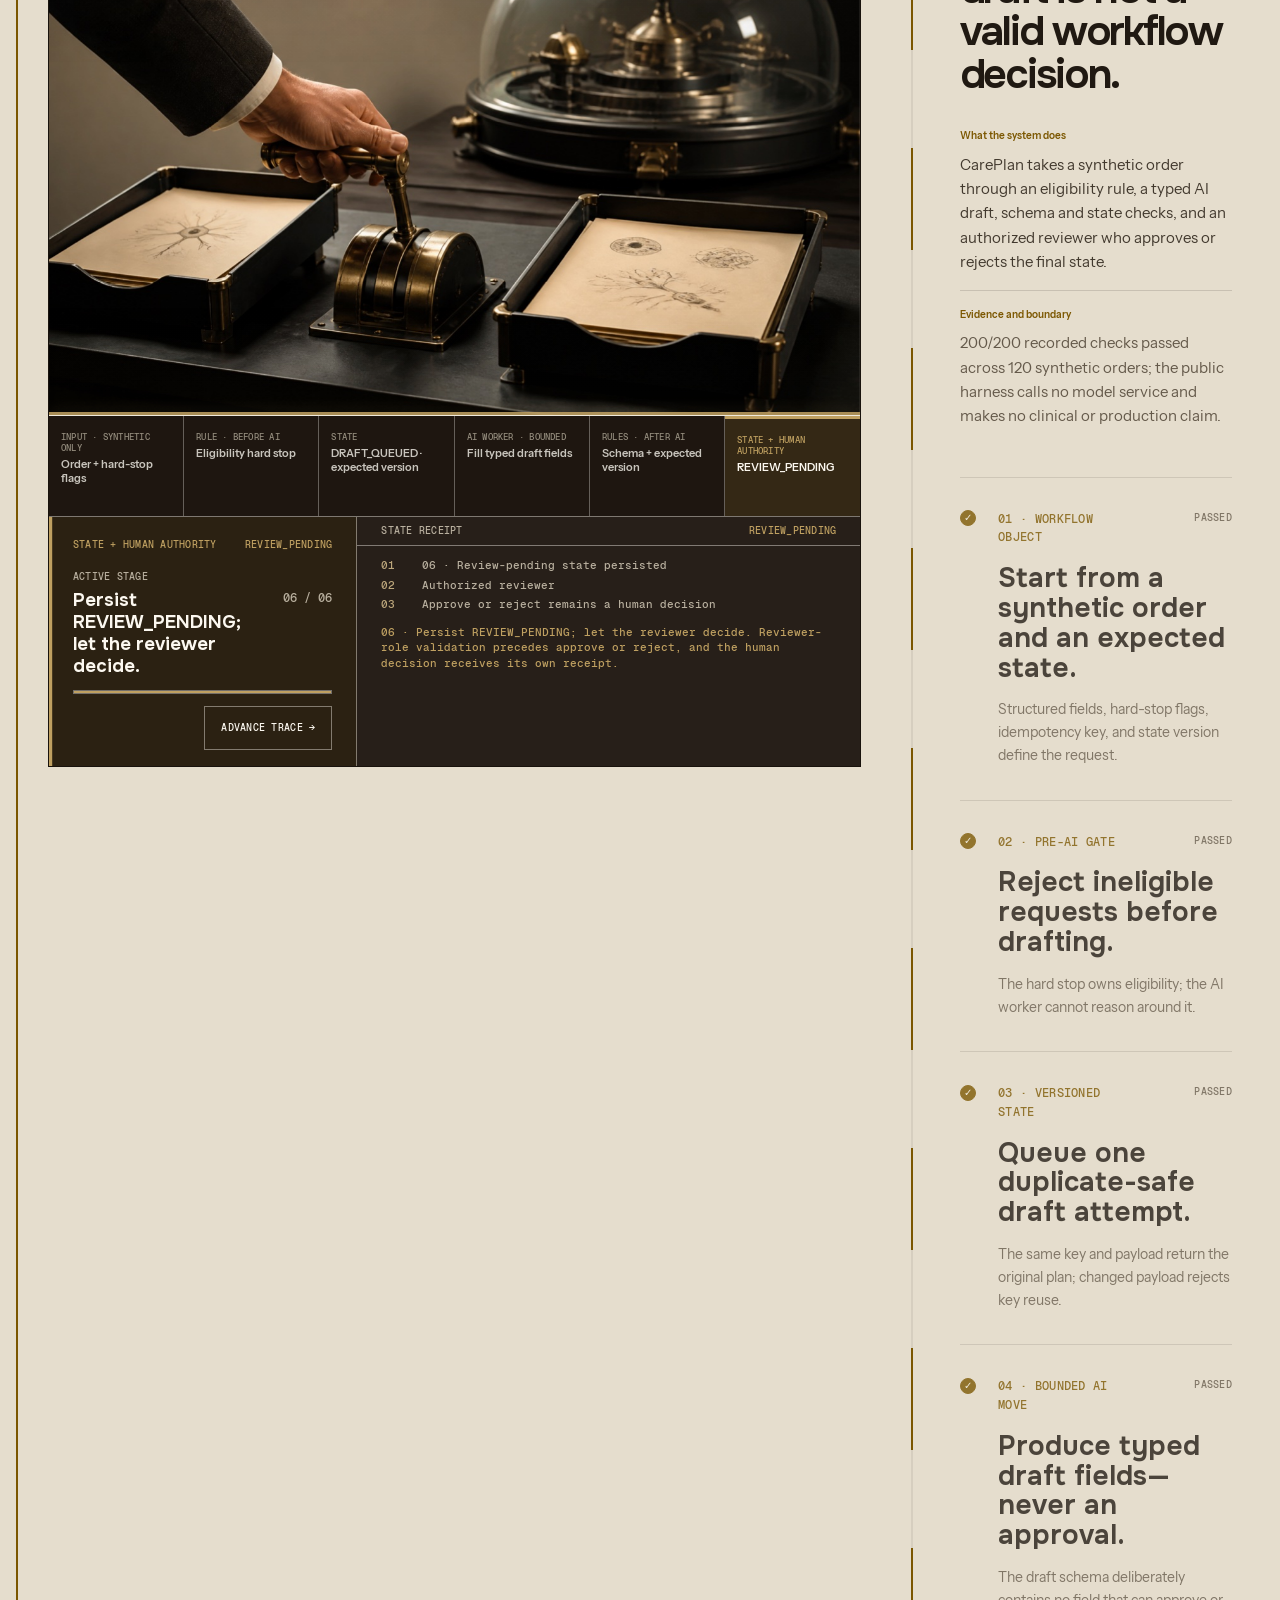
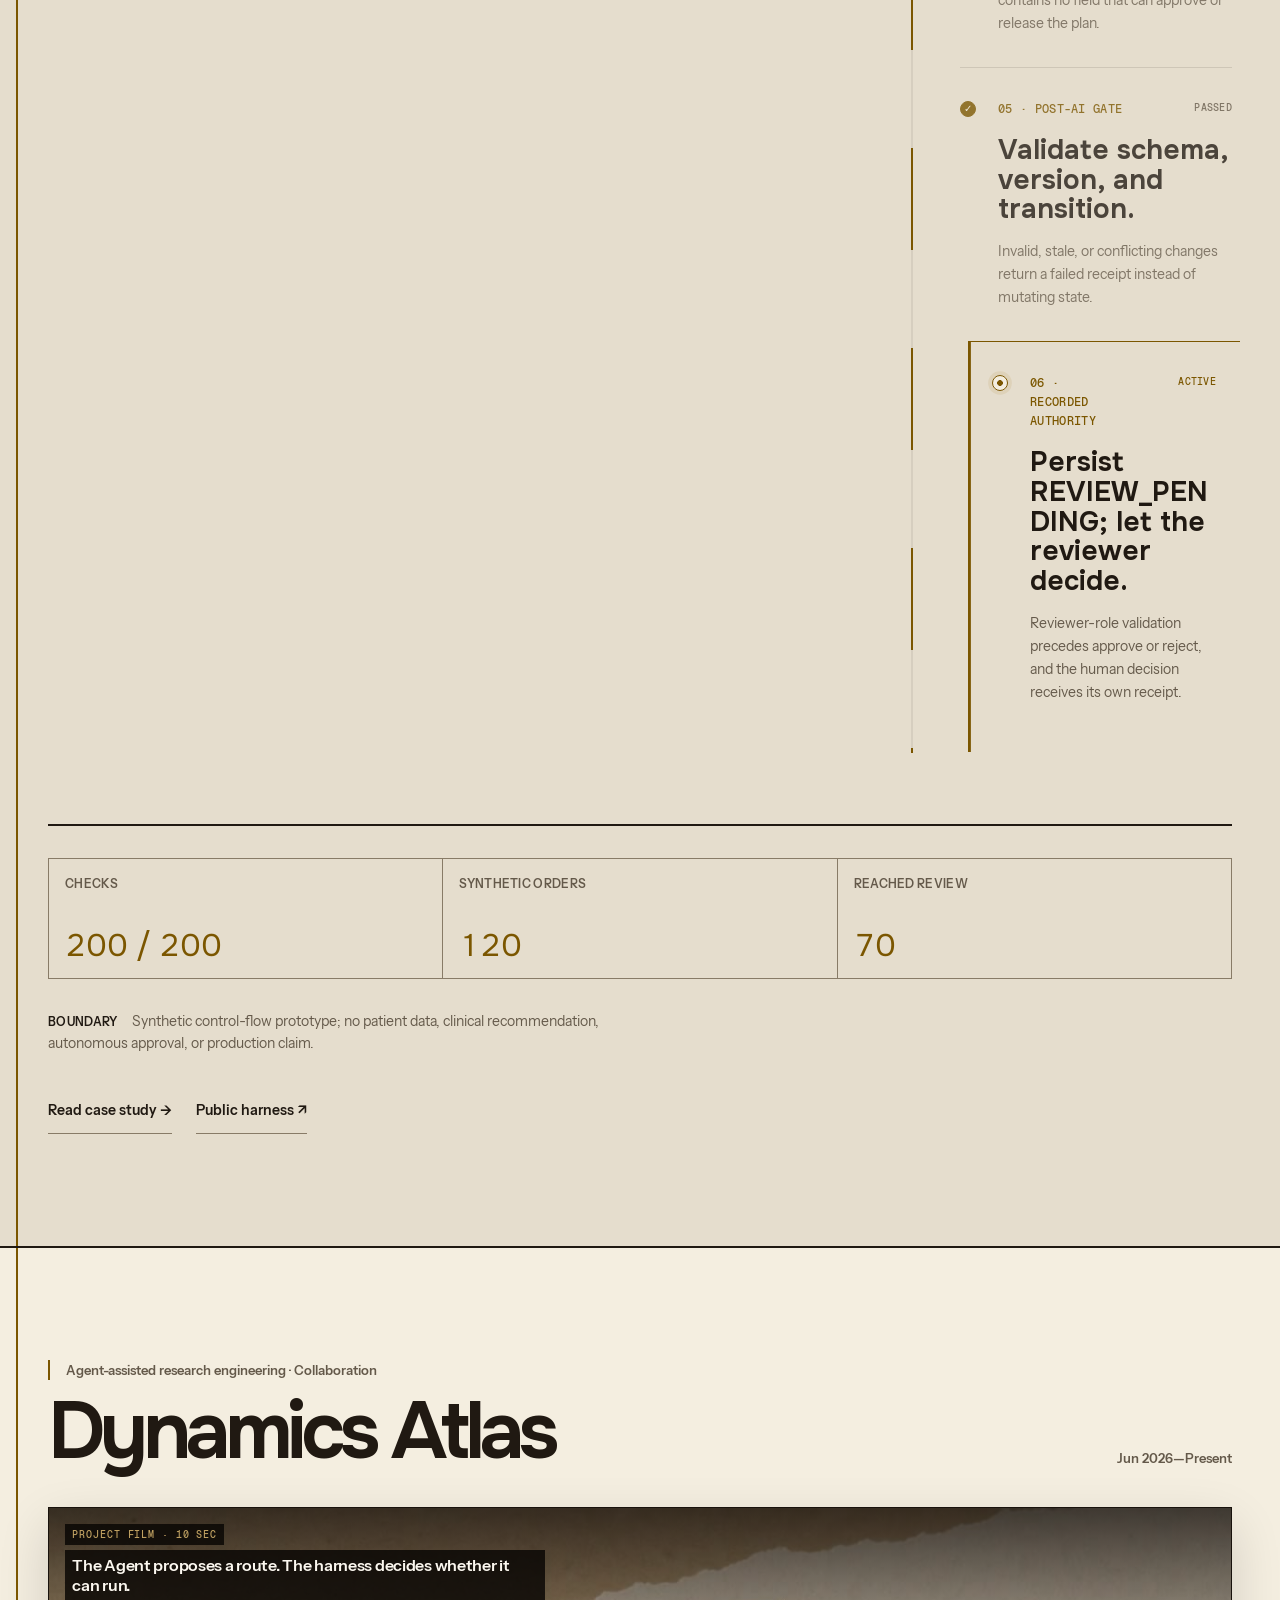
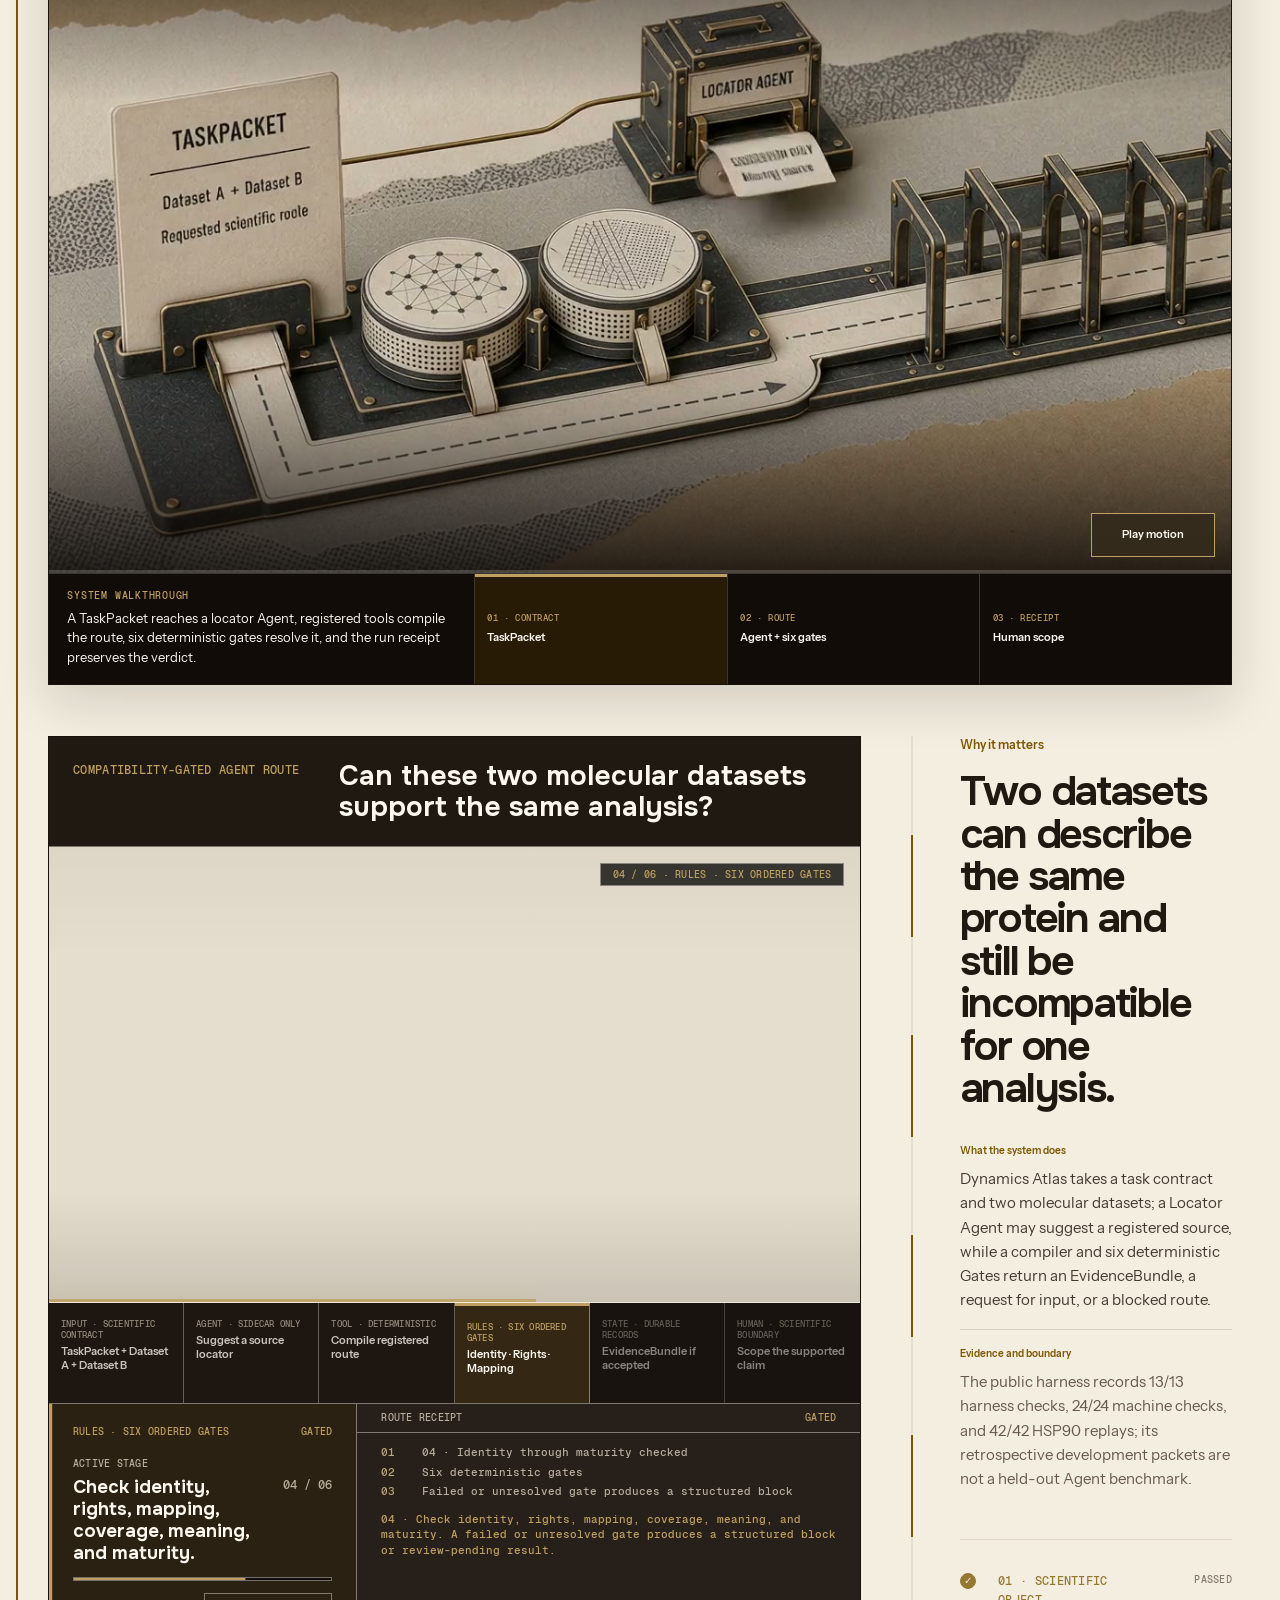
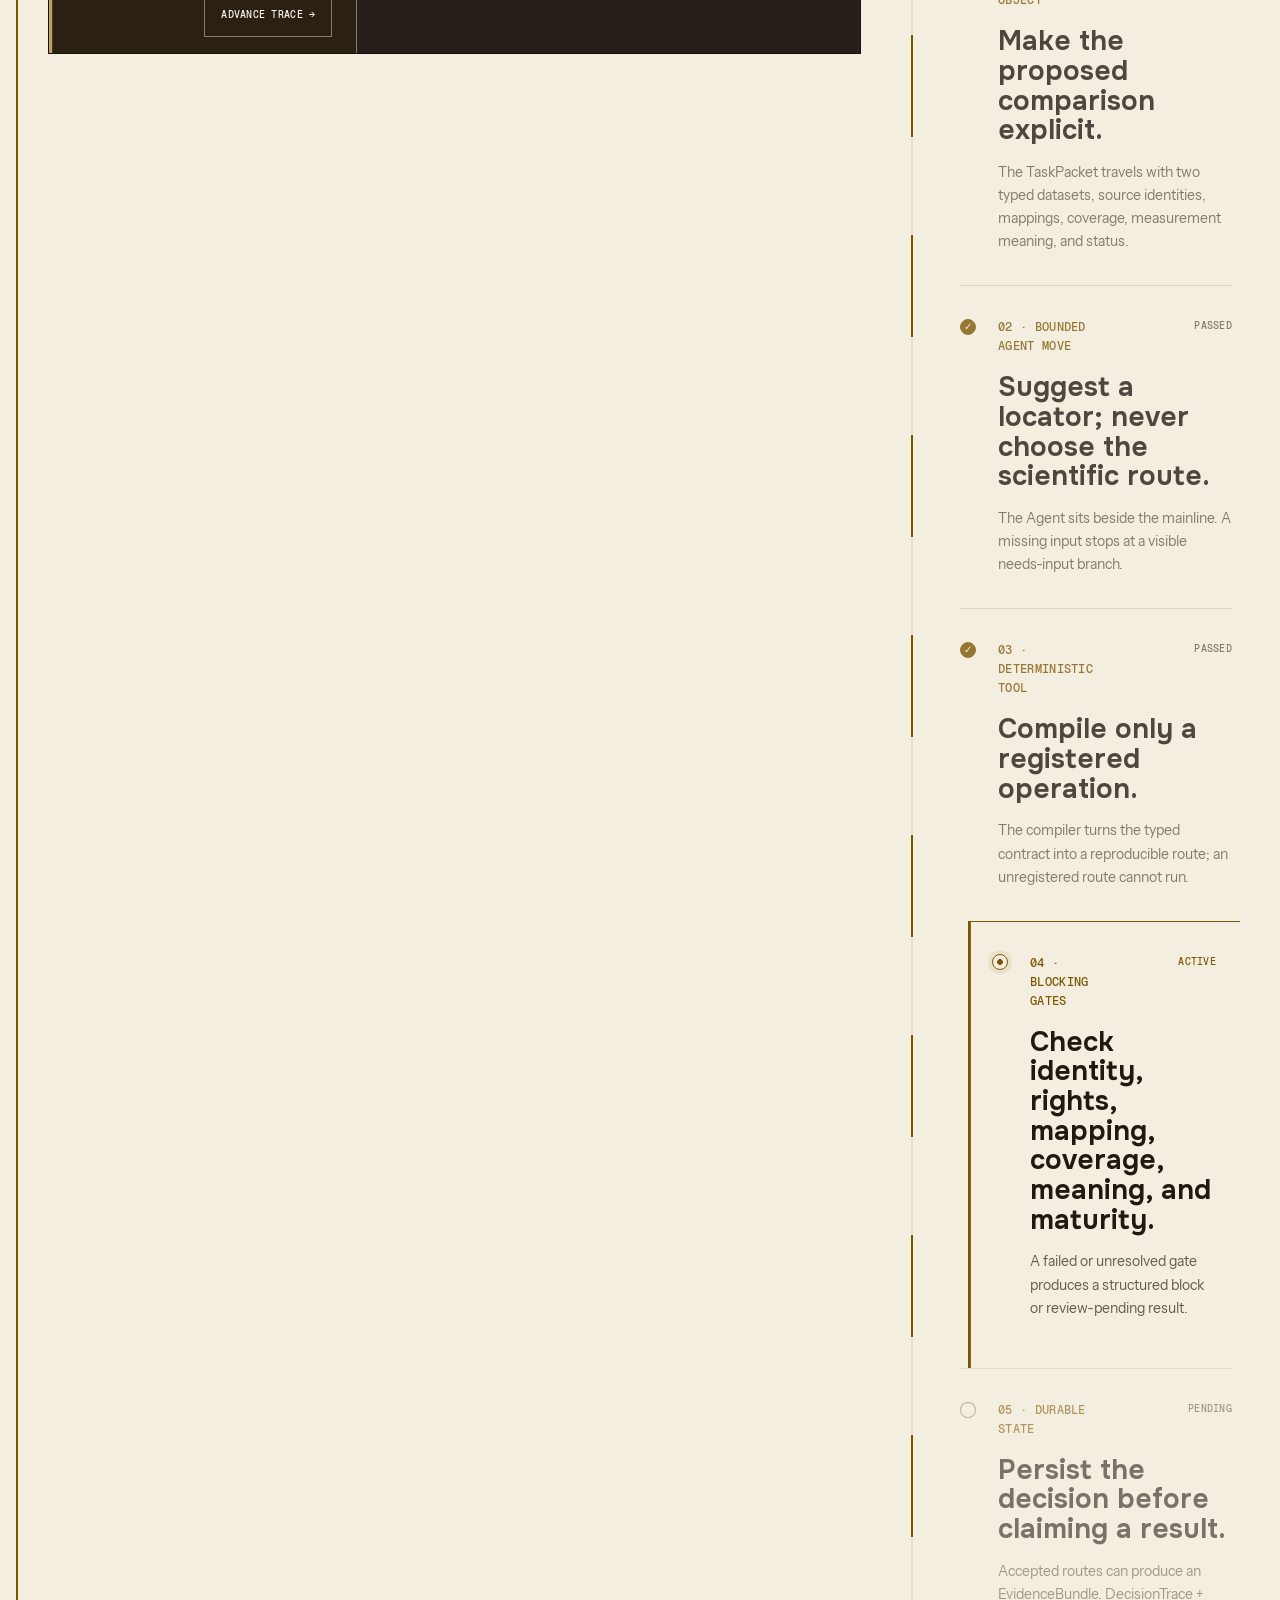
==== commit ff63de77: "Remove portrait edge halo" ====
--- a/index.html
+++ b/index.html
@@ -32,7 +32,7 @@
     "name": "Zhenpeng Liu",
     "alternateName": "刘振鹏",
     "url": "https://alex051107.github.io/personal-website/",
-    "image": "https://alex051107.github.io/personal-website/images/portrait-edge-clean-v4.png",
+    "image": "https://alex051107.github.io/personal-website/images/portrait-edge-clean-v5.png",
     "email": "mailto:liualex@unc.edu",
     "affiliation": {
       "@type": "CollegeOrUniversity",
@@ -93,7 +93,7 @@
           </div>
           <figure class="index-opening__portrait">
             <div class="index-opening__portrait-frame">
-              <img src="images/portrait-edge-clean-v4.png" alt="Portrait of Zhenpeng Liu" width="768" height="1024" fetchpriority="high" decoding="async">
+              <img src="images/portrait-edge-clean-v5.png" alt="Portrait of Zhenpeng Liu" width="768" height="1024" fetchpriority="high" decoding="async">
             </div>
             <figcaption><span>Zhenpeng Liu / 刘振鹏</span><span>Chapel Hill, 2026</span></figcaption>
           </figure>
